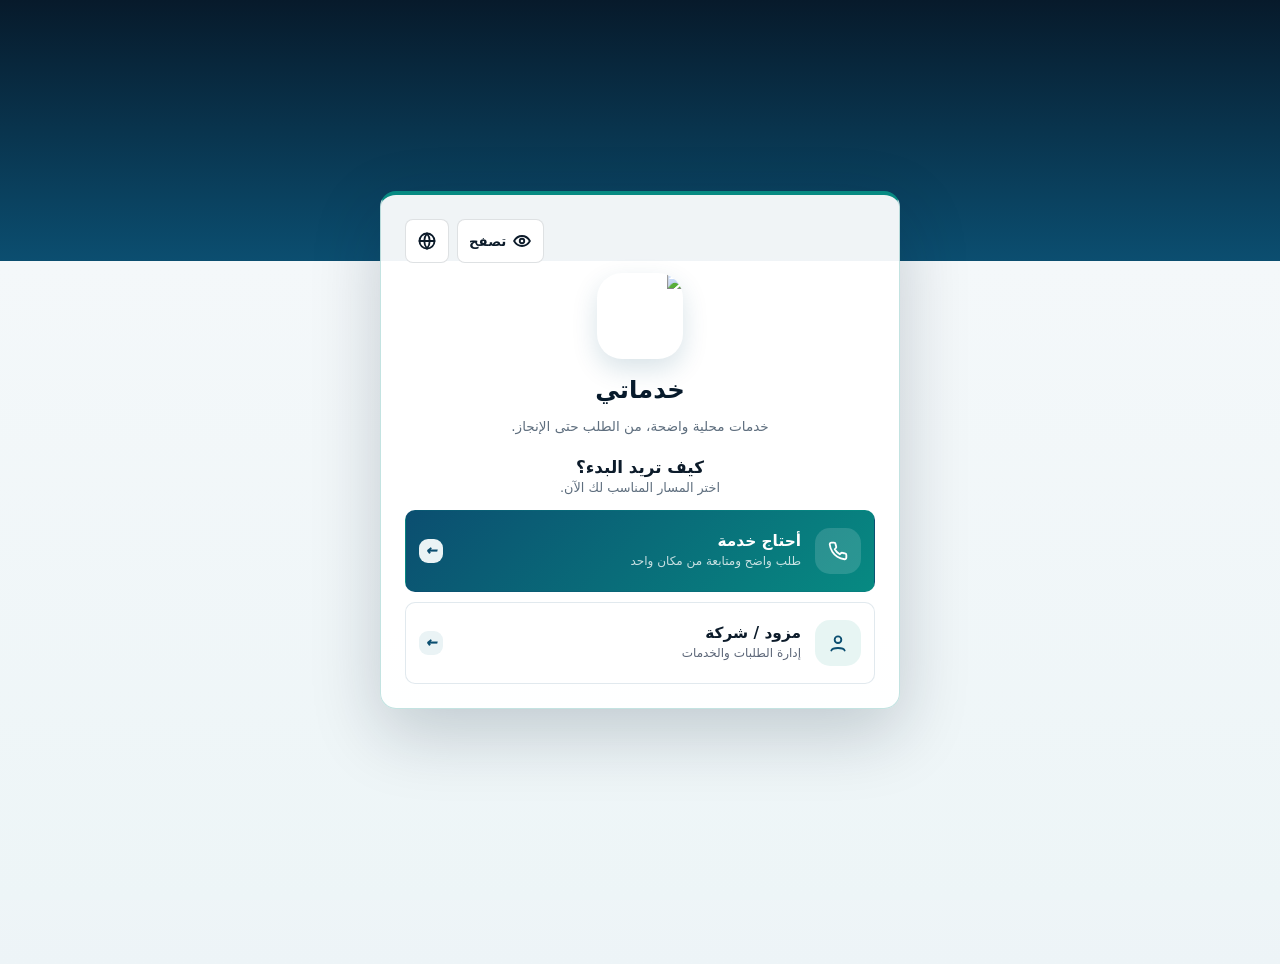
==== public/index.html @ 05b8c2bb "Refresh Omani onboarding and advertising artwork" ====
<!DOCTYPE html>
<html lang="ar" dir="rtl">
<head>
<meta charset="UTF-8" />
<meta name="viewport" content="width=device-width, initial-scale=1.0, viewport-fit=cover" />
<meta name="theme-color" content="#071a2b" />
<meta name="description" content="خدماتي منصة خدمات عمانية لطلب مزودين موثقين، مقارنة التقييمات، وإرسال الطلبات والتواصل عبر واتساب." />
<meta property="og:title" content="خدماتي - منصة الخدمات الذكية" />
<meta property="og:description" content="اطلب خدمة، قارن مزودين موثقين، وتواصل مباشرة من الهاتف." />
<meta property="og:image" content="app-icon-512.png" />
<meta property="og:type" content="website" />
<meta name="twitter:card" content="summary_large_image" />
<meta name="mobile-web-app-capable" content="yes" />
<meta name="apple-mobile-web-app-capable" content="yes" />
<meta name="apple-mobile-web-app-title" content="خدماتي" />
<link rel="manifest" href="manifest.webmanifest" />
<link rel="icon" href="app-icon-192.png" type="image/png" />
<link rel="apple-touch-icon" sizes="180x180" href="apple-touch-icon.png" />
<link rel="stylesheet" href="vendor/leaflet.css" />
<script src="vendor/leaflet.js"></script>
<title>خدماتي | Khadamati App</title>
<style>
:root{
  --bg:#f4f6fb;--panel:#ffffff;--panel2:#f8fafc;--ink:#172033;--muted:#657085;--soft:#e7ebf3;
  --brand:#102a43;--brand2:#1f5f8b;--accent:#15a085;--accent2:#d8b46a;--danger:#d84b4b;--warn:#e6a23c;--ok:#169b62;
  --shadow:0 22px 70px rgba(15,32,55,.12);--shadow2:0 12px 36px rgba(15,32,55,.08);--radius:28px;--radius2:20px;
  --glass:rgba(255,255,255,.78);--line:rgba(20,40,70,.10);--blur:blur(18px);--navH:76px;
}
[data-theme="dark"]{--bg:#0c1220;--panel:#111827;--panel2:#172033;--ink:#eef4ff;--muted:#9ca8bb;--soft:#273044;--brand:#d8e9ff;--brand2:#67b5ff;--accent:#20c997;--accent2:#e7c77b;--glass:rgba(17,24,39,.78);--line:rgba(255,255,255,.10);--shadow:0 24px 72px rgba(0,0,0,.35);--shadow2:0 14px 34px rgba(0,0,0,.25)}
*{box-sizing:border-box}html{scroll-behavior:smooth}body{margin:0;background:
 radial-gradient(circle at 18% -10%,rgba(21,160,133,.16),transparent 28%),
 radial-gradient(circle at 85% 4%,rgba(216,180,106,.15),transparent 26%),var(--bg);color:var(--ink);font-family:system-ui,-apple-system,"Segoe UI",Tahoma,Arial,sans-serif;min-height:100vh;overflow-x:hidden}
button,input,select,textarea{font-family:inherit;color:inherit}button{cursor:pointer}.hidden{display:none!important}.muted{color:var(--muted)}.nowrap{white-space:nowrap}.ltr{direction:ltr;text-align:left}.rtl{direction:rtl;text-align:right}
.app-shell{min-height:100vh;padding-bottom:calc(var(--navH) + env(safe-area-inset-bottom,0px));}.container{width:min(1180px,calc(100% - 28px));margin:0 auto}.topbar{position:sticky;top:0;z-index:80;backdrop-filter:var(--blur);background:linear-gradient(180deg,var(--glass),rgba(255,255,255,.56));border-bottom:1px solid var(--line)}[data-theme="dark"] .topbar{background:linear-gradient(180deg,var(--glass),rgba(17,24,39,.55))}.topbar-inner{height:76px;display:flex;align-items:center;justify-content:space-between;gap:12px}.brand{display:flex;align-items:center;gap:10px;font-weight:900;font-size:1.22rem;letter-spacing:-.5px}.brand-mark{width:42px;height:42px;border-radius:16px;background:linear-gradient(145deg,var(--brand),var(--accent));display:grid;place-items:center;color:white;box-shadow:0 12px 30px rgba(21,160,133,.24);font-weight:900}.top-actions{display:flex;align-items:center;gap:8px}.icon-btn,.pill-btn,.ghost-btn{border:1px solid var(--line);background:var(--panel);box-shadow:var(--shadow2);transition:.2s ease}.icon-btn{width:42px;height:42px;border-radius:15px;display:grid;place-items:center;font-weight:800}.admin-dot{width:31px;height:31px;border-radius:12px;opacity:.55;box-shadow:none;background:transparent}.admin-dot:hover{opacity:1;background:var(--panel);box-shadow:var(--shadow2)}.pill-btn{border-radius:999px;padding:11px 16px;font-weight:800}.ghost-btn{border-radius:999px;padding:10px 14px;background:transparent;box-shadow:none}.primary{background:linear-gradient(135deg,var(--brand),var(--brand2));color:#fff;border:0}.accent{background:linear-gradient(135deg,var(--accent),#0c8f76);color:#fff;border:0}.danger{background:var(--danger);color:#fff;border:0}.ok{background:var(--ok);color:#fff;border:0}.warn{background:var(--warn);color:#fff;border:0}.tiny{font-size:.78rem;padding:7px 10px}.hero{padding:28px 0 18px}.hero-card{position:relative;overflow:hidden;border:1px solid var(--line);background:linear-gradient(140deg,rgba(255,255,255,.90),rgba(255,255,255,.66));box-shadow:var(--shadow);border-radius:34px;padding:28px;min-height:245px;display:grid;grid-template-columns:1.15fr .85fr;gap:24px;align-items:center}.hero-card:before{content:"";position:absolute;inset:-80px auto auto -80px;width:240px;height:240px;border-radius:60px;background:linear-gradient(135deg,rgba(21,160,133,.22),rgba(216,180,106,.18));transform:rotate(18deg)}[dir="ltr"] .hero-card:before{left:auto;right:-80px}.hero-title{font-size:clamp(2rem,4.5vw,4.1rem);letter-spacing:-2px;line-height:1.05;margin:0 0 12px;font-weight:950}.hero-sub{font-size:1.06rem;color:var(--muted);max-width:600px;line-height:1.8;margin:0 0 20px}.search-panel{position:relative;z-index:1;display:flex;gap:10px;align-items:center;background:var(--panel);border:1px solid var(--line);border-radius:24px;padding:10px;box-shadow:var(--shadow2)}.search-panel input{flex:1;border:0;outline:0;background:transparent;font-size:1rem;padding:12px}.search-panel .pill-btn{box-shadow:none}.hero-visual{position:relative;height:220px}.orb{position:absolute;border-radius:32px;background:var(--panel);border:1px solid var(--line);box-shadow:var(--shadow);display:flex;align-items:center;gap:10px;padding:14px;font-weight:850;animation:float 6s ease-in-out infinite}.orb b{width:42px;height:42px;border-radius:16px;background:var(--panel2);display:grid;place-items:center;font-size:1.25rem}.orb.one{top:8px;right:20px}.orb.two{top:86px;left:16px;animation-delay:1.2s}.orb.three{bottom:10px;right:70px;animation-delay:2.2s}.phone-card{position:absolute;inset:30px 72px 20px 80px;border-radius:34px;background:linear-gradient(180deg,var(--panel),var(--panel2));border:1px solid var(--line);box-shadow:var(--shadow);transform:rotate(-4deg);padding:18px}.phone-row{height:12px;border-radius:99px;background:var(--soft);margin:11px 0}.phone-row.short{width:62%}@keyframes float{0%,100%{transform:translateY(0)}50%{transform:translateY(-10px)}}.section-head{display:flex;align-items:end;justify-content:space-between;gap:12px;margin:26px 0 12px}.section-head h2{margin:0;font-size:1.35rem;letter-spacing:-.6px}.section-head p{margin:4px 0 0;color:var(--muted)}.grid{display:grid;gap:14px}.quick-grid{grid-template-columns:repeat(6,1fr)}.category-grid{grid-template-columns:repeat(4,1fr)}.provider-grid{grid-template-columns:repeat(3,1fr)}.admin-grid{grid-template-columns:repeat(4,1fr)}.tile,.card,.provider-card,.panel{border:1px solid var(--line);background:var(--glass);backdrop-filter:var(--blur);box-shadow:var(--shadow2);border-radius:var(--radius2)}.tile{padding:16px;min-height:118px;display:flex;flex-direction:column;justify-content:space-between;transition:.2s ease;position:relative;overflow:hidden}.tile:hover,.provider-card:hover{transform:translateY(-3px);box-shadow:var(--shadow)}.tile-icon{width:46px;height:46px;border-radius:18px;background:linear-gradient(145deg,var(--panel),var(--panel2));border:1px solid var(--line);display:grid;place-items:center;font-size:1.45rem}.tile-title{font-weight:900;margin-top:12px}.tile small{color:var(--muted)}.card{padding:18px}.panel{padding:20px}.provider-card{position:relative;padding:14px;transition:.2s ease;display:grid;grid-template-columns:56px 1fr auto;gap:12px;align-items:center}.avatar{width:56px;height:56px;border-radius:21px;background:linear-gradient(145deg,var(--brand),var(--accent));display:grid;place-items:center;color:#fff;font-weight:950;font-size:1.05rem;overflow:hidden}.avatar img{width:100%;height:100%;object-fit:cover}.pc-name{font-weight:950;margin-bottom:2px}.pc-meta{display:flex;gap:8px;flex-wrap:wrap;color:var(--muted);font-size:.86rem}.badge{display:inline-flex;align-items:center;gap:5px;padding:6px 9px;border-radius:999px;background:var(--panel2);border:1px solid var(--line);font-size:.78rem;font-weight:800}.badge.ok{background:rgba(22,155,98,.12);color:var(--ok);border-color:rgba(22,155,98,.18)}.badge.warn{background:rgba(230,162,60,.12);color:var(--warn);border-color:rgba(230,162,60,.18)}.badge.off{background:rgba(216,75,75,.12);color:var(--danger);border-color:rgba(216,75,75,.18)}.heart{position:absolute;top:10px;inset-inline-start:10px;width:32px;height:32px;border:0;border-radius:13px;background:rgba(255,255,255,.82);box-shadow:var(--shadow2);display:grid;place-items:center}.heart.active{color:#e03156}.pc-actions{display:flex;gap:8px;align-items:center}.bottom-nav{position:fixed;left:0;right:0;bottom:0;z-index:75;padding:8px 14px calc(8px + env(safe-area-inset-bottom,0px));background:var(--glass);backdrop-filter:var(--blur);border-top:1px solid var(--line)}.bottom-inner{width:min(720px,100%);margin:0 auto;display:grid;grid-template-columns:repeat(5,1fr);gap:8px}.nav-item{border:0;background:transparent;border-radius:18px;padding:9px 4px;color:var(--muted);font-weight:850;font-size:.78rem}.nav-item span{display:block;font-size:1.22rem;line-height:1.2}.nav-item.active{background:var(--panel);color:var(--accent);box-shadow:var(--shadow2)}.view{animation:softIn .24s ease}@keyframes softIn{from{opacity:0;transform:translateY(8px)}to{opacity:1;transform:none}}.filters{display:grid;grid-template-columns:1.4fr repeat(4,1fr) auto;gap:10px;margin:14px 0}.input,.select,.textarea{width:100%;border:1px solid var(--line);background:var(--panel);border-radius:18px;padding:13px 14px;outline:0}.textarea{min-height:100px;resize:vertical}.field{display:flex;flex-direction:column;gap:7px}.field label{font-size:.86rem;font-weight:900;color:var(--muted)}.modal-backdrop{position:fixed;inset:0;background:rgba(7,14,25,.52);backdrop-filter:blur(7px);z-index:120;display:none;align-items:center;justify-content:center;padding:18px}.modal-backdrop.show{display:flex}.modal{width:min(760px,100%);max-height:90vh;overflow:auto;background:var(--panel);border:1px solid var(--line);border-radius:30px;box-shadow:0 28px 90px rgba(0,0,0,.28)}.modal-head{position:sticky;top:0;background:var(--panel);z-index:1;border-bottom:1px solid var(--line);padding:16px 18px;display:flex;align-items:center;justify-content:space-between}.modal-title{font-weight:950;font-size:1.12rem}.modal-body{padding:18px}.sheet{width:min(680px,100%);margin:auto auto 0;max-height:88vh;border-radius:32px 32px 0 0}.sheet .modal-head{border-radius:32px 32px 0 0}.close-btn{border:0;background:var(--panel2);width:38px;height:38px;border-radius:14px;font-size:1.1rem}.tabs{display:flex;gap:8px;flex-wrap:wrap;margin:12px 0}.tab{border:1px solid var(--line);background:var(--panel);border-radius:999px;padding:10px 14px;font-weight:900}.tab.active{background:var(--brand);color:#fff}.two-col{display:grid;grid-template-columns:1fr 1fr;gap:14px}.three-col{display:grid;grid-template-columns:repeat(3,1fr);gap:14px}.list{display:flex;flex-direction:column;gap:10px}.list-item{display:flex;align-items:center;justify-content:space-between;gap:12px;border:1px solid var(--line);background:var(--panel);border-radius:20px;padding:12px}.row-actions{display:flex;gap:7px;flex-wrap:wrap;align-items:center}.empty{padding:34px;text-align:center;border:1px dashed var(--line);border-radius:26px;background:rgba(255,255,255,.35)}.toast-wrap{position:fixed;z-index:200;bottom:90px;left:0;right:0;display:grid;place-items:center;pointer-events:none}.toast{background:rgba(18,24,38,.92);color:#fff;border-radius:999px;padding:12px 18px;box-shadow:var(--shadow);animation:toastIn .25s ease;font-weight:850}@keyframes toastIn{from{opacity:0;transform:translateY(10px)}to{opacity:1;transform:none}}.drawer{position:fixed;inset:0;z-index:110;display:none}.drawer.show{display:block}.drawer-mask{position:absolute;inset:0;background:rgba(7,14,25,.34)}.drawer-panel{position:absolute;top:0;bottom:0;inset-inline-end:0;width:min(380px,86%);background:var(--panel);box-shadow:var(--shadow);padding:18px;display:flex;flex-direction:column;gap:10px}.provider-shell,.admin-shell{padding:24px 0}.side-layout{display:grid;grid-template-columns:250px 1fr;gap:18px}.side-nav{position:sticky;top:96px;align-self:start;border:1px solid var(--line);background:var(--glass);backdrop-filter:var(--blur);border-radius:28px;padding:10px;box-shadow:var(--shadow2)}.side-nav button{width:100%;border:0;background:transparent;border-radius:18px;padding:12px;text-align:inherit;font-weight:900;color:var(--muted);display:flex;align-items:center;gap:9px}.side-nav button.active{background:var(--panel);color:var(--accent);box-shadow:var(--shadow2)}.mini-stat{display:grid;gap:6px}.mini-stat b{font-size:1.6rem}.progress{height:10px;background:var(--soft);border-radius:999px;overflow:hidden}.progress i{display:block;height:100%;background:linear-gradient(90deg,var(--accent),var(--brand2));border-radius:999px}.skeleton{background:linear-gradient(90deg,var(--soft),var(--panel2),var(--soft));background-size:180% 100%;animation:sk 1.2s infinite linear;border-radius:18px}@keyframes sk{to{background-position:-180% 0}}.desktop-only{display:initial}.mobile-only{display:none}
@media(max-width:940px){.hero-card{grid-template-columns:1fr}.hero-visual{display:none}.quick-grid{grid-template-columns:repeat(3,1fr)}.category-grid{grid-template-columns:repeat(2,1fr)}.provider-grid,.admin-grid,.three-col{grid-template-columns:1fr}.filters{grid-template-columns:1fr 1fr}.side-layout{grid-template-columns:1fr}.side-nav{position:static;display:flex;overflow:auto}.side-nav button{white-space:nowrap}.desktop-only{display:none!important}.mobile-only{display:initial}.topbar-inner{height:66px}.brand span{font-size:1rem}.hero-card{padding:22px;border-radius:28px}.provider-card{grid-template-columns:50px 1fr;}.pc-actions{grid-column:1/-1}.pc-actions .pill-btn{flex:1}.modal-backdrop{align-items:flex-end;padding:0}.modal{border-radius:28px 28px 0 0;max-height:92vh}.two-col{grid-template-columns:1fr}}
@media(max-width:560px){.container{width:min(100% - 22px,1180px)}.quick-grid{grid-template-columns:repeat(2,1fr)}.category-grid{grid-template-columns:repeat(2,1fr)}.filters{grid-template-columns:1fr}.section-head{align-items:start}.tile{min-height:108px}.admin-grid{grid-template-columns:1fr}.top-actions{gap:5px}.icon-btn{width:38px;height:38px}.pill-btn{padding:10px 12px}.hero-title{font-size:2.05rem}.search-panel{flex-wrap:wrap}.search-panel .pill-btn{width:100%}}
@media(min-width:941px){.bottom-nav{display:none}.app-shell{padding-bottom:0}.sheet{border-radius:30px}.sheet .modal-head{border-radius:30px 30px 0 0}}
.brand-mark{position:relative;isolation:isolate}.brand-mark .logo-f{font-size:1.18rem;line-height:1}.brand-mark i{position:absolute;inset-inline-end:-5px;bottom:-5px;width:19px;height:19px;border-radius:9px;background:var(--accent2);display:grid;place-items:center;font-size:.72rem;font-style:normal;color:#172033;box-shadow:0 7px 18px rgba(216,180,106,.35)}.tile-icon{box-shadow:inset 0 1px 0 rgba(255,255,255,.9),0 10px 22px rgba(16,42,67,.08)}.nav-item span{filter:drop-shadow(0 4px 10px rgba(16,42,67,.10))}.work-gallery{display:grid;grid-template-columns:repeat(5,1fr);gap:8px;margin:12px 0}.work-gallery img{width:100%;aspect-ratio:1.15/1;object-fit:cover;border-radius:16px;border:1px solid var(--line);box-shadow:var(--shadow2)}.upload-hint{font-size:.78rem;color:var(--muted);font-weight:800}.mobile-safe-actions{position:sticky;bottom:calc(var(--navH) + 10px);z-index:5;background:linear-gradient(180deg,rgba(255,255,255,.55),var(--panel));padding-top:10px}@media(max-width:560px){.work-gallery{grid-template-columns:repeat(2,1fr)}.modal-body{padding-bottom:calc(18px + env(safe-area-inset-bottom,0px))}.input,.select,.textarea{font-size:16px}.tile-icon{width:44px;height:44px}.brand-mark i{display:none}}
.leaflet-live-map{height:100%;min-height:150px;background:#dcebed;position:relative;z-index:1}.leaflet-map-fallback{position:absolute;inset:0;z-index:2}.leaflet-live-map .leaflet-control-attribution{font-size:9px}.leaflet-provider-popup{display:grid;gap:5px;min-width:130px}.leaflet-provider-popup button{border:0;border-radius:8px;background:#102a43;color:#fff;padding:7px;font-weight:800}.map-stage .map-fallback{position:absolute;inset:0;display:grid;place-items:center;background:var(--panel2);color:var(--muted);font-weight:800}
.score-ring{width:62px;height:62px;border-radius:22px;display:grid;place-items:center;background:conic-gradient(var(--accent) calc(var(--score,0)*1%),var(--soft) 0);font-weight:950;color:var(--text)}.score-ring span{width:48px;height:48px;border-radius:17px;background:var(--panel);display:grid;place-items:center}.provider-card{overflow:hidden}.provider-card:after{content:"";position:absolute;inset:auto 0 0 0;height:3px;background:linear-gradient(90deg,var(--accent),var(--brand2));opacity:.65}.quality-row{display:grid;grid-template-columns:72px 1fr;gap:12px;align-items:center}.review-list{display:grid;gap:10px;margin-top:12px}.review-item{border:1px solid var(--line);border-radius:18px;background:var(--panel2);padding:12px}.timeline{display:grid;gap:10px}.timeline .list-item{align-items:start}.icon-chip{display:inline-grid;place-items:center;width:34px;height:34px;border-radius:13px;background:var(--panel2);border:1px solid var(--line);font-size:1.05rem}.hero-card{background:linear-gradient(140deg,rgba(255,255,255,.92),rgba(236,251,247,.75)),radial-gradient(circle at 15% 20%,rgba(21,160,133,.18),transparent 28%),radial-gradient(circle at 85% 70%,rgba(216,180,106,.18),transparent 26%)}[data-theme="dark"] .hero-card{background:linear-gradient(140deg,rgba(17,24,39,.92),rgba(13,54,50,.62))}
.app-top{position:sticky;top:0;z-index:90;padding:10px 0 12px;background:linear-gradient(180deg,rgba(244,246,251,.96),rgba(244,246,251,.78));backdrop-filter:var(--blur);border-bottom:1px solid var(--line)}[data-theme="dark"] .app-top{background:linear-gradient(180deg,rgba(12,18,32,.97),rgba(12,18,32,.78))}.app-top-row{height:48px;display:flex;align-items:center;justify-content:space-between;gap:10px}.app-brand{display:flex;align-items:center;gap:10px;border:0;background:transparent;font-size:1.14rem;font-weight:950}.brand-word{display:grid;line-height:1}.brand-word small{font-size:.72rem;color:var(--muted);font-weight:850}.top-cluster{display:flex;align-items:center;gap:8px}.location-pill{display:inline-flex;align-items:center;gap:7px;border:1px solid var(--line);background:var(--panel);border-radius:999px;padding:9px 12px;box-shadow:var(--shadow2);font-weight:900}.round-action{width:42px;height:42px;border-radius:16px;border:1px solid var(--line);background:var(--panel);display:grid;place-items:center;box-shadow:var(--shadow2)}.global-search{margin-top:10px;display:grid;grid-template-columns:44px 1fr 44px;gap:8px;align-items:center;background:var(--panel);border:1px solid var(--line);border-radius:22px;padding:6px;box-shadow:var(--shadow2)}.global-search input{border:0;outline:0;background:transparent;font-size:1rem;padding:10px 6px}.global-search button{border:0;background:var(--panel2);border-radius:16px;height:40px;display:grid;place-items:center}.market-hero{padding:18px 0 8px}.hero-market-card{position:relative;overflow:hidden;border-radius:32px;min-height:238px;padding:24px;border:1px solid rgba(255,255,255,.42);background:linear-gradient(145deg,#123a63,#1f5f8b 55%,#15a085);color:#fff;box-shadow:0 28px 78px rgba(16,42,67,.22)}.hero-market-card:before{content:"";position:absolute;inset:-70px -60px auto auto;width:230px;height:230px;border-radius:60px;background:rgba(255,255,255,.12);transform:rotate(18deg)}.hero-market-card:after{content:"";position:absolute;left:-70px;bottom:-92px;width:250px;height:250px;border-radius:50%;background:rgba(216,180,106,.22)}.hero-market-card h1{position:relative;margin:8px 0 10px;font-size:clamp(2rem,4.4vw,3.7rem);line-height:1.05;font-weight:1000;letter-spacing:-1px}.hero-market-card p{position:relative;max-width:640px;margin:0;color:rgba(255,255,255,.84);line-height:1.75;font-weight:750}.hero-actions{position:relative;display:flex;gap:10px;flex-wrap:wrap;margin-top:18px}.hero-actions .pill-btn{background:#fff;color:#123a63}.hero-actions .accent{background:#f4bd37;color:#1d2a39}.story-rail{display:flex;gap:12px;overflow:auto;padding:8px 2px 14px;scroll-snap-type:x mandatory}.story-rail::-webkit-scrollbar{display:none}.story{min-width:82px;scroll-snap-align:start;border:0;background:transparent;display:grid;justify-items:center;gap:7px;color:var(--ink);font-weight:900}.story-face{width:68px;height:68px;border-radius:24px;padding:3px;background:linear-gradient(135deg,var(--accent),var(--brand2),var(--accent2));box-shadow:var(--shadow2)}.story-face span{width:100%;height:100%;border-radius:21px;background:var(--panel);display:grid;place-items:center;color:var(--brand2)}.story small{max-width:82px;white-space:nowrap;overflow:hidden;text-overflow:ellipsis}.ad-carousel{display:grid;grid-template-columns:1.4fr .9fr;gap:14px;margin:8px 0 18px}.ad-card{position:relative;overflow:hidden;min-height:150px;border-radius:28px;border:1px solid var(--line);padding:18px;background:linear-gradient(135deg,#fff8e7,#e8f7ff);box-shadow:var(--shadow2)}[data-theme="dark"] .ad-card{background:linear-gradient(135deg,#152033,#113c42)}.ad-card b{display:block;font-size:1.2rem;margin-bottom:6px}.ad-card p{margin:0;color:var(--muted);line-height:1.6}.ad-card .ad-art{position:absolute;inset:auto auto -26px -20px;width:128px;height:128px;border-radius:34px;background:rgba(31,95,139,.12);display:grid;place-items:center;color:var(--brand2);transform:rotate(-10deg)}.market-grid{display:grid;grid-template-columns:repeat(4,1fr);gap:12px}.market-tile{position:relative;min-height:152px;border:1px solid var(--line);background:linear-gradient(180deg,var(--panel),var(--panel2));border-radius:26px;padding:14px;box-shadow:var(--shadow2);overflow:hidden;display:grid;align-content:space-between;transition:.22s ease}.market-tile:hover{transform:translateY(-3px);box-shadow:var(--shadow)}.market-tile strong{font-size:1.02rem;line-height:1.35}.market-tile small{color:var(--muted);font-weight:800}.market-art{width:68px;height:68px;border-radius:24px;background:linear-gradient(135deg,rgba(31,95,139,.12),rgba(21,160,133,.14));display:grid;place-items:center;color:var(--brand2)}.market-tile.featured{background:#ffd52e;color:#172033}.market-tile.featured .market-art{background:rgba(255,255,255,.55);color:#172033}.section-tabs{display:flex;gap:9px;overflow:auto;padding:2px 0 10px}.section-tabs::-webkit-scrollbar{display:none}.chip-tab{border:1px solid var(--line);background:var(--panel);border-radius:999px;padding:10px 14px;font-weight:900;white-space:nowrap;display:inline-flex;align-items:center;gap:7px}.chip-tab.active{background:var(--brand2);color:#fff}.listing-feed{display:grid;gap:14px}.listing-card{position:relative;display:grid;grid-template-columns:154px 1fr;gap:14px;min-height:176px;border:1px solid var(--line);background:var(--panel);border-radius:28px;padding:12px;box-shadow:var(--shadow2);overflow:hidden}.listing-media{position:relative;border-radius:22px;overflow:hidden;background:linear-gradient(135deg,var(--soft),var(--panel2));display:grid;place-items:center;min-height:150px;color:var(--brand2)}.listing-media img{width:100%;height:100%;object-fit:cover}.listing-body{min-width:0;display:grid;align-content:space-between;gap:10px}.listing-title{font-size:1.08rem;font-weight:1000;margin:0;line-height:1.35}.listing-meta{display:flex;gap:7px;flex-wrap:wrap;color:var(--muted);font-size:.84rem}.listing-price{font-size:1.18rem;font-weight:1000;color:var(--brand2)}.trust-row{display:flex;gap:6px;flex-wrap:wrap}.floating-add{position:relative;margin-top:-28px;width:66px;height:66px;border-radius:50%;border:6px solid var(--bg);background:linear-gradient(135deg,#ffbd2f,#f59f00);color:#fff;box-shadow:0 18px 44px rgba(245,159,0,.33);display:grid;place-items:center}.bottom-inner{align-items:end}.nav-item svg,.round-action svg,.chip-tab svg,.market-art svg,.story-face svg{width:22px;height:22px;stroke:currentColor;stroke-width:2.2;fill:none;stroke-linecap:round;stroke-linejoin:round}.nav-item span{height:24px;display:grid;place-items:center}.nav-item.primary-nav{padding:0;color:#fff}.nav-item.primary-nav span{font-size:0}.account-menu{display:grid;gap:12px}.account-section{border:1px solid var(--line);background:var(--panel);border-radius:28px;padding:12px;box-shadow:var(--shadow2)}.account-section h3{margin:8px 10px 10px;color:var(--accent2);font-size:1rem}.menu-row{display:grid;grid-template-columns:36px 1fr auto;gap:10px;align-items:center;padding:13px 10px;border-radius:18px}.menu-row:hover{background:var(--panel2)}.menu-row.danger{color:var(--danger);background:transparent}.wizard-steps{display:grid;grid-template-columns:repeat(6,1fr);gap:6px;margin:0 0 18px}.wizard-dot{height:8px;border-radius:999px;background:var(--soft)}.wizard-dot.done{background:linear-gradient(90deg,var(--brand2),var(--accent))}.form-card{border:1px solid var(--line);background:var(--panel2);border-radius:24px;padding:14px;margin-top:12px}.fab-shadow{position:fixed;bottom:calc(var(--navH) + 10px);inset-inline-end:18px;z-index:70}.quick-fab{width:56px;height:56px;border-radius:22px;border:0;background:linear-gradient(135deg,var(--brand2),var(--accent));color:#fff;display:grid;place-items:center;box-shadow:var(--shadow)}
@media(max-width:940px){.app-top{padding-top:8px}.ad-carousel{grid-template-columns:1fr}.market-grid{grid-template-columns:repeat(3,1fr)}.listing-card{grid-template-columns:128px 1fr}.hero-market-card{min-height:214px}.top-cluster .location-pill{display:none}}
@media(max-width:560px){body{background:var(--bg)}.container{width:min(100% - 20px,1180px)}.market-hero{padding-top:10px}.hero-market-card{border-radius:0 0 32px 32px;margin:0 -10px;padding:22px 18px;min-height:232px}.hero-market-card h1{font-size:2rem}.story{min-width:74px}.story-face{width:62px;height:62px;border-radius:22px}.market-grid{grid-template-columns:repeat(2,1fr)}.market-tile{min-height:132px;border-radius:22px}.ad-card{min-height:128px}.listing-card{grid-template-columns:112px 1fr;border-radius:24px;padding:10px}.listing-media{min-height:128px;border-radius:19px}.listing-title{font-size:1rem}.listing-price{font-size:1.05rem}.bottom-nav{padding-inline:8px}.bottom-inner{gap:2px}.nav-item{font-size:.72rem}.floating-add{width:64px;height:64px}.wizard-steps{grid-template-columns:repeat(6,1fr)}}
.pill-btn svg,.ghost-btn svg,.badge svg{width:17px;height:17px;vertical-align:-3px;stroke:currentColor;stroke-width:2.2;fill:none;stroke-linecap:round;stroke-linejoin:round}.brand-mark i svg{width:12px;height:12px}.icon-chip svg{width:20px;height:20px;stroke:currentColor;stroke-width:2.2;fill:none;stroke-linecap:round;stroke-linejoin:round}
.side-nav button svg{width:19px;height:19px;stroke:currentColor;stroke-width:2.2;fill:none;stroke-linecap:round;stroke-linejoin:round;flex:0 0 auto}
/* Final product surface: calmer, clearer, and closer to a production mobile marketplace. */
.brand-mark.image-mark{width:44px;height:44px;border-radius:15px;background:transparent;box-shadow:0 10px 24px rgba(16,42,67,.12);overflow:hidden}
.brand-mark.image-mark img{width:100%;height:100%;display:block;object-fit:cover}
.app-top{padding:8px 0 10px;background:rgba(246,248,252,.96)}
[data-theme="dark"] .app-top{background:rgba(12,18,32,.96)}
.app-top-row{height:44px}.app-brand{gap:9px}.brand-word small{font-size:.68rem}
.round-action{width:39px;height:39px;border-radius:14px}.location-pill{padding:8px 11px}
.global-search{margin-top:8px;border-radius:18px;grid-template-columns:40px 1fr 40px;box-shadow:0 9px 22px rgba(16,42,67,.07)}
.global-search input{padding:9px 4px}.global-search button{height:36px;border-radius:13px}
.market-hero{padding:14px 0 8px}
.hero-market-card{min-height:auto;border-radius:26px;padding:18px;display:grid;grid-template-columns:minmax(0,1fr) 178px;align-items:center;gap:16px;background:linear-gradient(180deg,var(--panel),var(--panel2));color:var(--ink);border-color:var(--line);box-shadow:0 14px 34px rgba(16,42,67,.09)}.hero-market-card.no-visual{grid-template-columns:1fr}
.hero-market-card:before,.hero-market-card:after{display:none}.hero-market-card h1{margin:8px 0;font-size:clamp(1.55rem,3vw,2.65rem);letter-spacing:-.4px;line-height:1.18;color:var(--ink)}
.hero-market-card p{max-width:560px;color:var(--muted);font-size:.98rem;line-height:1.7}.hero-actions{margin-top:14px}.hero-actions .pill-btn{box-shadow:none}.hero-actions .accent{background:linear-gradient(135deg,var(--brand2),var(--accent));color:#fff}.hero-actions .pill-btn:not(.accent){background:var(--panel);color:var(--ink);border:1px solid var(--line)}
.hero-visual-img{width:100%;max-width:178px;justify-self:center;display:block}.ready-badge{display:inline-flex;align-items:center;gap:7px;padding:7px 10px;border-radius:999px;background:rgba(21,160,133,.1);color:var(--accent);font-weight:900;font-size:.82rem}
.home-action-grid{display:grid;grid-template-columns:repeat(3,1fr);gap:10px;margin:12px 0 8px}
.home-action{border:1px solid var(--line);background:var(--panel);border-radius:22px;padding:14px;min-height:94px;display:grid;align-content:center;gap:8px;text-align:inherit;box-shadow:0 10px 24px rgba(16,42,67,.06)}
.home-action span{width:42px;height:42px;border-radius:16px;background:var(--panel2);display:grid;place-items:center;color:var(--brand2)}
.home-action b{font-size:.98rem}.home-action small{color:var(--muted);font-weight:800;line-height:1.5}.home-action.primary-action{background:linear-gradient(135deg,var(--brand2),var(--accent));color:#fff}.home-action.primary-action small{color:rgba(255,255,255,.82)}.home-action.primary-action span{background:rgba(255,255,255,.16);color:#fff}
.clean-grid{grid-template-columns:repeat(6,1fr)}.clean-grid .market-tile{min-height:112px;border-radius:21px;padding:12px}.clean-grid .market-art{width:48px;height:48px;border-radius:17px}.clean-grid strong{font-size:.92rem}.clean-grid small{display:none}
.service-strip{display:grid;grid-template-columns:repeat(4,1fr);gap:10px}.service-strip .market-tile{min-height:102px}
.listing-feed.tight-feed{gap:10px}.listing-card{grid-template-columns:76px 1fr;min-height:116px;border-radius:22px;padding:10px;gap:11px;box-shadow:0 10px 26px rgba(16,42,67,.07)}
.listing-media{min-height:76px;border-radius:18px}.listing-media svg{width:34px;height:34px}.heart{top:8px;inset-inline-start:8px;width:29px;height:29px;border-radius:11px}.listing-title{font-size:1rem}.listing-meta{gap:5px;font-size:.8rem}.trust-row{gap:5px}.badge{padding:5px 7px;font-size:.72rem}.listing-price{font-size:1rem}.listing-actions{display:flex;gap:7px;flex-wrap:wrap;justify-content:flex-end}.listing-actions .ghost-btn,.listing-actions .pill-btn{padding:8px 10px}
.section-head{margin:20px 0 10px}.section-head h2{font-size:1.18rem}.section-head p{font-size:.9rem}.panel{border-radius:22px}.filters{grid-template-columns:1fr 1fr 1fr auto}.ad-carousel,.story-rail{display:none}
.search-compact{display:grid;grid-template-columns:1fr auto auto;gap:8px;align-items:center}.quiet-filters{margin-top:12px;padding-top:12px;border-top:1px solid var(--line)}.quiet-mode{display:inline-flex;align-items:center;gap:8px;border:1px solid var(--line);background:var(--panel);border-radius:999px;padding:8px 11px;font-weight:900;color:var(--muted)}.settings-group{border:1px solid var(--line);background:var(--panel2);border-radius:22px;padding:14px;margin-top:14px}.settings-group h3{margin:0 0 10px}.settings-grid{display:grid;grid-template-columns:repeat(2,1fr);gap:10px}.setting-row{display:grid;grid-template-columns:1fr auto;gap:10px;align-items:center;border:1px solid var(--line);background:var(--panel);border-radius:18px;padding:12px}.setting-row b{display:block}.setting-row small{display:block;color:var(--muted);font-weight:750;margin-top:3px}.setting-row input[type="checkbox"]{width:22px;height:22px}.admin-soft-link{opacity:.72}
.status-steps{display:grid;grid-template-columns:repeat(4,1fr);gap:7px;margin:12px 0}.status-step{height:8px;border-radius:99px;background:var(--soft)}.status-step.on{background:linear-gradient(90deg,var(--brand2),var(--accent))}.request-card{border:1px solid var(--line);background:var(--panel);border-radius:22px;padding:14px;display:grid;gap:10px;box-shadow:0 10px 24px rgba(16,42,67,.06)}.request-card h3{margin:0;font-size:1rem}.request-status{display:inline-flex;align-items:center;gap:6px;width:max-content;border-radius:999px;padding:6px 10px;background:rgba(31,95,139,.1);color:var(--brand2);font-weight:900;font-size:.78rem}.suggest-row{display:flex;gap:8px;overflow:auto;padding:2px 0 10px}.suggest-row::-webkit-scrollbar{display:none}.suggest-chip{border:1px solid var(--line);background:var(--panel);border-radius:999px;padding:8px 12px;font-weight:850;white-space:nowrap}.detail-tabs{display:flex;gap:8px;flex-wrap:wrap;margin:12px 0}.detail-tab{border:1px solid var(--line);background:var(--panel2);border-radius:999px;padding:8px 12px;font-weight:900}.detail-section{border:1px solid var(--line);background:var(--panel2);border-radius:20px;padding:14px;margin-top:10px}.share-row{display:flex;gap:8px;flex-wrap:wrap}.notice-box{border:1px solid rgba(21,160,133,.2);background:rgba(21,160,133,.08);color:var(--accent);border-radius:18px;padding:12px;font-weight:850}.danger-zone{border-color:rgba(216,75,75,.2);background:rgba(216,75,75,.06);color:var(--danger)}
@media(max-width:940px){.hero-market-card{grid-template-columns:1fr 132px}.clean-grid{grid-template-columns:repeat(3,1fr)}.service-strip{grid-template-columns:repeat(2,1fr)}.filters{grid-template-columns:1fr 1fr}.top-cluster .location-pill{display:none}}
@media(max-width:560px){.app-top{padding-top:6px}.brand-word small{display:none}.market-hero{padding-top:8px}.hero-market-card{margin:0;border-radius:24px;grid-template-columns:1fr 94px;padding:15px;gap:10px}.hero-market-card h1{font-size:1.42rem;line-height:1.24}.hero-market-card p{font-size:.88rem;line-height:1.55}.hero-actions{display:grid;grid-template-columns:1fr;gap:8px}.hero-visual-img{max-width:92px}.ready-badge{font-size:.74rem;padding:6px 8px}.home-action-grid{grid-template-columns:1fr;gap:8px}.home-action{min-height:74px;grid-template-columns:42px 1fr;align-items:center}.home-action small{display:none}.clean-grid{grid-template-columns:repeat(3,1fr);gap:8px}.clean-grid .market-tile{min-height:96px;border-radius:18px;padding:10px}.clean-grid .market-art{width:42px;height:42px}.clean-grid strong{font-size:.78rem}.listing-card{grid-template-columns:68px 1fr;border-radius:20px;padding:9px}.listing-media{min-height:68px;border-radius:16px}.listing-meta span:nth-child(2),.listing-meta span:nth-child(5){display:none}.trust-row .badge:not(.ok){display:none}.listing-actions{justify-content:stretch}.listing-actions .pill-btn,.listing-actions .ghost-btn{flex:1;text-align:center}.filters{grid-template-columns:1fr}.search-compact{grid-template-columns:1fr auto}.search-compact .ghost-btn{grid-column:1/-1}.settings-grid{grid-template-columns:1fr}.section-tabs{padding-bottom:8px}.bottom-nav{padding-top:7px}.nav-item{border-radius:15px}.floating-add{width:58px;height:58px;border-width:5px}}
.app-shell svg,.modal svg,.topbar svg{width:20px;height:20px;stroke:currentColor;stroke-width:2.2;fill:none;stroke-linecap:round;stroke-linejoin:round}
.app-top{padding:9px 0 11px}.app-top-row{height:44px}.brand-word small{display:none}.top-cluster{gap:7px}.quiet-mode{display:none!important}
.global-search{position:relative;grid-template-columns:40px minmax(0,1fr) auto;border-radius:20px;padding:7px}.global-search .search-leading{height:38px;border-radius:14px;display:grid;place-items:center;color:var(--brand2);background:rgba(21,160,133,.09)}.global-search .search-submit{width:auto;min-width:58px;padding:0 14px;border-radius:14px;background:var(--brand2);color:#fff;font-weight:950}.global-search input{min-width:0}
.search-dropdown{display:none;position:absolute;inset-inline:0;top:calc(100% + 8px);z-index:100;background:var(--panel);border:1px solid var(--line);border-radius:22px;padding:10px;box-shadow:var(--shadow)}.app-top:focus-within .search-dropdown{display:block}.search-suggestion-list{display:flex;gap:8px;overflow:auto}.search-suggestion-list::-webkit-scrollbar{display:none}
.hero-market-card{min-height:212px;border-radius:28px;background:linear-gradient(145deg,#123a63,#176a8d 58%,#15a085)}.hero-market-card h1{font-size:clamp(1.85rem,4vw,3.35rem);max-width:680px}.hero-market-card p{max-width:560px}.ready-badge{position:relative;display:inline-flex;align-items:center;gap:7px;border:1px solid rgba(255,255,255,.28);background:rgba(255,255,255,.12);border-radius:999px;padding:8px 12px;font-weight:900;color:#fff}
.market-tile.featured{background:linear-gradient(180deg,var(--panel),var(--panel2));color:var(--ink);border-color:rgba(21,160,133,.22)}.market-tile.featured .market-art{background:rgba(21,160,133,.10);color:var(--brand2)}.clean-grid .market-tile{min-height:136px}.market-art{color:var(--brand2)}
.menu-row{width:100%;border:0;background:transparent;text-align:inherit;color:inherit;cursor:pointer}.account-section{padding:10px}.account-section h3{color:var(--brand2)}.account-profile-card{display:flex;align-items:center;justify-content:space-between;gap:12px}.account-profile-main{display:flex;align-items:center;gap:12px;min-width:0}.account-profile-main h2{margin:0;font-size:1.18rem}.account-profile-main p{margin:4px 0 0}.account-menu{margin-top:14px}
.action-sheet-grid{display:grid;gap:10px}.sheet-action{width:100%;display:grid;grid-template-columns:42px 1fr auto;align-items:center;gap:12px;border:1px solid var(--line);background:var(--panel);border-radius:20px;padding:13px;text-align:inherit}.sheet-action span:first-child{width:42px;height:42px;border-radius:16px;background:rgba(21,160,133,.10);display:grid;place-items:center;color:var(--brand2)}.sheet-action b{display:block}.sheet-action small{display:block;color:var(--muted);margin-top:3px}
.primary-nav{color:var(--accent)!important}.floating-add{width:62px;height:62px}.service-detail-head{display:flex;align-items:center;gap:12px}.service-detail-head .market-art{flex:0 0 58px;width:58px;height:58px}.search-compact{display:grid;grid-template-columns:1fr auto auto;gap:8px;align-items:center}
.floating-add{margin:-22px auto 2px;border:0!important;border-radius:22px;width:58px!important;height:48px!important;background:linear-gradient(135deg,#ffbf2f,#f59f00);box-shadow:0 12px 28px rgba(245,159,0,.26),inset 0 1px 0 rgba(255,255,255,.42);outline:5px solid color-mix(in srgb,var(--panel) 88%,transparent);display:grid;place-items:center;color:#fff}.nav-item.primary-nav{display:grid;justify-items:center;gap:2px;color:#f59f00!important;font-weight:950}.nav-item.primary-nav span{font-size:0!important;height:auto!important;filter:none!important}.nav-item.primary-nav svg{width:25px;height:25px}.score-ring{color:var(--ink)}.muted{color:color-mix(in srgb,var(--ink) 62%,transparent)}[data-theme="dark"] .muted{color:#b9c5d6}.hero-market-card p,.section-head p,.home-action small,.market-tile small,.sheet-action small,.upload-hint{color:color-mix(in srgb,var(--ink) 66%,transparent)}[data-theme="dark"] .hero-market-card p,[data-theme="dark"] .section-head p,[data-theme="dark"] .home-action small,[data-theme="dark"] .market-tile small,[data-theme="dark"] .sheet-action small,[data-theme="dark"] .upload-hint{color:#bac6d8}.service-emoji{font-size:1.8rem;line-height:1}.policy-list{display:grid;gap:10px}.policy-list li{line-height:1.8}.availability-days{display:grid;grid-template-columns:repeat(4,1fr);gap:8px}.day-chip{border:1px solid var(--line);background:var(--panel);border-radius:16px;padding:10px;display:flex;gap:7px;align-items:center;font-weight:850}.request-card.pending-match{border-color:rgba(21,160,133,.32);background:linear-gradient(180deg,var(--panel),rgba(21,160,133,.055))}
.hero-market-card h1,.hero-market-card .ready-badge{color:#fff}.hero-market-card p{color:rgba(255,255,255,.9)!important}.muted{color:#5c6678}[data-theme="dark"] .muted{color:#b9c5d6}.section-head p,.home-action small,.market-tile small,.sheet-action small,.upload-hint{color:#5f6b7d}.input::placeholder,.textarea::placeholder{color:#8a93a3;opacity:1}[data-theme="dark"] .section-head p,[data-theme="dark"] .home-action small,[data-theme="dark"] .market-tile small,[data-theme="dark"] .sheet-action small,[data-theme="dark"] .upload-hint{color:#b9c5d6}.market-tile.featured strong,.market-tile.featured small{color:#172033}.request-status{background:rgba(31,95,139,.12);color:#174f7b}
@media(max-width:560px){.app-top .container{width:min(100% - 24px,1180px)}.location-pill span{max-width:86px;overflow:hidden;text-overflow:ellipsis;white-space:nowrap}.round-action,.location-pill{height:38px}.round-action{width:38px;border-radius:14px}.global-search{grid-template-columns:38px minmax(0,1fr) 54px}.hero-market-card{min-height:190px;padding:20px}.hero-market-card h1{font-size:1.85rem}.hero-market-card p{font-size:.94rem}.hero-actions .pill-btn{flex:1;text-align:center}.clean-grid{grid-template-columns:repeat(2,1fr)}.search-compact{grid-template-columns:1fr}.search-compact .pill-btn,.search-compact .ghost-btn{width:100%}.account-profile-card{align-items:flex-start}.sheet-action{grid-template-columns:40px 1fr auto}.modal.sheet{max-height:88vh}}
@media(max-width:430px){.bottom-nav{padding-inline:6px}.bottom-inner{gap:0}.nav-item{font-size:.68rem;padding-inline:2px}.floating-add{width:54px!important;height:46px!important;border-radius:20px}.hero-market-card{padding:16px}.market-tile{min-height:118px}.market-art{width:56px;height:56px;border-radius:20px}.availability-days{grid-template-columns:repeat(2,1fr)}}
.app-top{overflow:visible}.app-top .container{overflow:visible}.global-search{position:relative;overflow:visible}.search-dropdown{grid-column:1/-1;inset-inline:0!important;top:calc(100% + 9px)!important;width:100%;max-height:min(52vh,380px);overflow:auto}.search-suggestion-list{display:grid!important;grid-template-columns:repeat(auto-fit,minmax(135px,1fr));gap:8px;overflow:visible!important}.search-suggestion-list .suggest-chip{width:100%;justify-content:center;display:inline-flex;align-items:center;gap:6px}.quality-badge{font-size:.68rem!important;padding:4px 6px!important;gap:3px;opacity:.9}.quality-badge svg{width:13px!important;height:13px!important}.listing-card .trust-row{align-items:center}.listing-title,.market-tile strong,.home-action b,.sheet-action b{overflow-wrap:anywhere}.section-head h2{font-size:clamp(1.24rem,4.2vw,1.58rem);line-height:1.25}.market-tile strong,.home-action b{line-height:1.35}.floating-add{outline:0!important;border-radius:18px!important;width:62px!important;height:46px!important;box-shadow:0 10px 24px rgba(245,159,0,.25),inset 0 1px 0 rgba(255,255,255,.45)!important}.wizard-steps{direction:rtl}.wizard-steps .wizard-dot{min-width:0}.request-note summary{cursor:pointer;font-weight:900;color:var(--brand2)}.request-note p{margin:8px 0 0}.field-error{border-color:rgba(216,75,75,.75)!important;box-shadow:0 0 0 3px rgba(216,75,75,.12)}.upload-hint.official{color:#5b6575;line-height:1.6}.admin-provider-tools{display:flex;gap:6px;flex-wrap:wrap}.admin-provider-tools .ghost-btn{width:36px;height:34px;padding:0;display:grid;place-items:center}.admin-filter-row{display:grid;grid-template-columns:1.4fr 1fr 1fr auto;gap:8px;margin-bottom:12px}.topbar,.app-top,.side-nav{scroll-margin-top:0}
@media(max-width:560px){.search-dropdown{position:fixed!important;left:12px!important;right:12px!important;top:118px!important;width:auto;max-height:48vh}.search-suggestion-list{grid-template-columns:1fr 1fr}.admin-filter-row{grid-template-columns:1fr}.admin-provider-tools .ghost-btn{flex:1}.listing-card .trust-row .quality-badge{margin-inline-start:auto}}
.entry-shell{min-height:100vh;display:grid;place-items:center;padding:20px;background:radial-gradient(circle at 80% 10%,rgba(21,160,133,.16),transparent 26%),linear-gradient(180deg,var(--panel),var(--soft))}.entry-card{width:calc(100vw - 40px);max-width:340px;min-width:0;border:1px solid var(--line);background:var(--glass);backdrop-filter:var(--blur);border-radius:30px;box-shadow:var(--shadow);padding:20px}.entry-top{display:flex;align-items:center;justify-content:space-between;gap:12px}.entry-logo{display:flex;align-items:center;gap:10px;border:0;background:transparent;text-align:inherit;min-width:0}.entry-logo .image-mark{width:52px;height:52px;border-radius:18px;flex:0 0 52px}.entry-logo span{min-width:0}.entry-title{margin:18px 0 8px;font-size:1.5rem;line-height:1.18;font-weight:1000;overflow-wrap:anywhere}.entry-sub{color:var(--muted);line-height:1.75;margin:0 0 18px;overflow-wrap:anywhere}.entry-actions{display:grid;grid-template-columns:1fr;gap:12px}.entry-choice{border:1px solid var(--line);background:var(--panel);border-radius:22px;padding:16px;text-align:inherit;display:grid;gap:8px;box-shadow:var(--shadow2);min-width:0}.entry-choice span,.entry-choice .market-art{width:48px;height:48px;border-radius:17px}.entry-choice b{font-size:1rem}.splash-card{display:grid;justify-items:center;gap:14px;text-align:center;animation:softIn .35s ease}.splash-card .image-mark{width:88px;height:88px;border-radius:28px}.pin-pad{display:grid;grid-template-columns:repeat(3,1fr);gap:9px;margin-top:12px}.pin-key{border:1px solid var(--line);background:var(--panel2);border-radius:18px;padding:13px;font-size:1.08rem;font-weight:950}.sub-badge{display:inline-flex;align-items:center;gap:6px;border-radius:999px;padding:6px 9px;font-weight:900;font-size:.78rem}.sub-free{background:rgba(31,95,139,.12);color:#1f5f8b}.sub-active{background:rgba(22,155,98,.12);color:var(--ok)}.sub-ending{background:rgba(230,162,60,.13);color:var(--warn)}.sub-expired{background:rgba(216,75,75,.13);color:var(--danger)}.home-ad{display:grid;grid-template-columns:1fr 120px;gap:14px;align-items:center;border:1px solid rgba(21,160,133,.22);background:linear-gradient(135deg,rgba(21,160,133,.12),rgba(31,95,139,.08));border-radius:26px;padding:16px;box-shadow:var(--shadow2)}.home-ad h3{margin:0 0 5px;font-size:1.15rem}.home-ad p{margin:0;color:var(--muted);line-height:1.7}.home-ad img{width:100%;max-height:100px;object-fit:contain}.admin-filter-wide{display:grid;grid-template-columns:1.4fr repeat(4,1fr) auto;gap:8px;margin-bottom:12px}.company-pill{background:rgba(31,95,139,.12);color:#1f5f8b;border:1px solid rgba(31,95,139,.18)}
.app-top,.global-search{overflow:visible}.global-search .search-dropdown{grid-column:1/-1;left:0;right:0;inset-inline:0;max-height:min(52vh,360px);overflow:auto}.global-search .search-suggestion-list{flex-wrap:wrap}.entry-shell{direction:ltr}.entry-card{direction:rtl}[dir="ltr"] .entry-card{direction:ltr}
@media(max-width:560px){.entry-shell{justify-items:start;padding-inline:20px}.entry-card{width:calc(100vw - 64px)!important;padding:18px;border-radius:26px}.entry-actions{grid-template-columns:1fr}.entry-title{font-size:1.42rem}.hero-market-card{min-height:154px!important;padding:16px!important;border-radius:24px}.hero-market-card h1{font-size:1.45rem!important;letter-spacing:0}.hero-market-card p{font-size:.86rem!important;line-height:1.55}.ready-badge{padding:6px 9px;font-size:.76rem}.hero-actions{display:grid!important;grid-template-columns:1fr 1fr;gap:8px;margin-top:12px}.hero-actions .pill-btn{width:auto!important;padding:9px 8px;font-size:.78rem;white-space:nowrap}.hero-visual-img{display:none}.home-ad{grid-template-columns:1fr 72px;padding:13px}.home-ad h3{font-size:1rem}.home-ad p{font-size:.82rem;line-height:1.55}.admin-filter-wide{grid-template-columns:1fr}.pin-pad{gap:7px}.pin-key{padding:12px}}
.brand-stack{display:flex;align-items:center;gap:8px;min-width:0}.app-back{font-size:1.55rem;font-weight:1000;line-height:1;color:var(--brand2)}.provider-register-form{display:grid;gap:14px}.provider-register-form .company-only{display:none}.provider-register-form.provider-type-company .company-only{display:flex}.provider-register-form.provider-type-company .individual-only{display:none}.provider-register-form.provider-type-individual .individual-only{display:flex}.account-type-note{border:1px solid rgba(31,95,139,.14);background:rgba(31,95,139,.07);color:var(--brand2);border-radius:18px;padding:11px 12px;font-weight:850;line-height:1.65;margin-bottom:12px}.section-tabs,.suggest-row,.story-rail,.side-nav{scrollbar-width:none;-webkit-overflow-scrolling:touch}.section-tabs,.suggest-row,.story-rail{mask-image:linear-gradient(90deg,transparent 0,#000 18px,#000 calc(100% - 18px),transparent 100%)}.side-nav::-webkit-scrollbar,.section-tabs::-webkit-scrollbar,.suggest-row::-webkit-scrollbar,.story-rail::-webkit-scrollbar{display:none}.market-tile,.listing-card,.home-action,.sheet-action,.entry-choice{transition:transform .18s ease,box-shadow .18s ease,border-color .18s ease}.market-tile:active,.listing-card:active,.home-action:active,.sheet-action:active,.entry-choice:active{transform:scale(.985)}@media(prefers-reduced-motion:reduce){html{scroll-behavior:auto}.view,.splash-card,.orb{animation:none!important}.market-tile,.listing-card,.home-action,.sheet-action,.entry-choice{transition:none!important}}@media(max-width:560px){.brand-stack{gap:6px}.app-back{width:36px;height:36px;border-radius:13px}.app-brand{gap:7px}.brand-word span{max-width:84px;overflow:hidden;text-overflow:ellipsis;white-space:nowrap}.top-cluster{gap:5px}}
.service-picker{display:grid;gap:8px}.service-picker-search{position:relative}.service-picker-search svg{position:absolute;inset-inline-start:13px;top:50%;transform:translateY(-50%);width:18px;height:18px;color:var(--brand2);pointer-events:none}.service-picker-search .input{padding-inline-start:42px}.service-picker-count{font-size:.76rem;color:var(--muted);font-weight:800}.multi-service-register{display:grid;grid-template-columns:repeat(2,minmax(0,1fr));gap:10px}.provider-service-chips{display:flex;gap:6px;flex-wrap:wrap;margin-top:7px}.provider-service-chips .badge{font-size:.68rem}.assistant-launch{display:inline-flex;align-items:center;gap:8px;border:1px solid rgba(31,95,139,.18);background:rgba(31,95,139,.08);color:var(--brand2);border-radius:999px;padding:9px 12px;font-weight:900}.assistant-launch svg{width:19px;height:19px}.assistant-result{border:1px solid var(--line);background:var(--panel2);border-radius:22px;padding:14px;display:grid;gap:10px}.assistant-result h3,.assistant-result p{margin:0}.assistant-result p{line-height:1.7}.assistant-examples{display:flex;gap:7px;overflow:auto;padding-bottom:3px}.assistant-examples button{white-space:nowrap}.session-badge{display:inline-flex;align-items:center;gap:6px;border-radius:999px;padding:6px 10px;background:var(--panel2);border:1px solid var(--line);font-size:.78rem;font-weight:900}.guest-note{border:1px solid rgba(230,162,60,.25);background:rgba(230,162,60,.09);border-radius:18px;padding:11px 12px;color:var(--ink);line-height:1.65}.notification-badge{position:absolute;top:-4px;inset-inline-start:-4px;min-width:19px;height:19px;padding:0 5px;border-radius:999px;display:grid;place-items:center;background:var(--danger);color:#fff;font-size:.67rem;font-weight:950;border:2px solid var(--panel)}.round-action{position:relative}.notification-item{display:grid;grid-template-columns:38px 1fr auto;gap:10px;align-items:start;border:1px solid var(--line);background:var(--panel);border-radius:18px;padding:12px}.notification-item.unread{border-color:rgba(31,95,139,.28);background:rgba(31,95,139,.055)}.notification-item.high,.notification-item.urgent{border-inline-start:4px solid var(--danger)}.notification-icon{width:38px;height:38px;border-radius:14px;background:var(--panel2);display:grid;place-items:center;color:var(--brand2)}.notification-icon svg{width:19px;height:19px}.notification-copy b{display:block;margin-bottom:3px}.notification-copy p{margin:0;color:var(--muted);line-height:1.55}.notification-copy small{display:block;color:var(--muted);margin-top:5px}.expiry-grid{display:grid;gap:8px}.expiry-row{display:grid;grid-template-columns:1.3fr 1fr 1fr auto;gap:10px;align-items:center;border:1px solid var(--line);background:var(--panel);border-radius:17px;padding:11px}.ad-slider{position:relative;overflow:hidden;min-height:126px}.ad-slider .ad-slide-image{width:100%;height:126px;object-fit:cover;border-radius:20px}.ad-slider-copy{position:absolute;inset-inline:18px;bottom:14px;color:#fff;text-shadow:0 2px 10px rgba(0,0,0,.6);z-index:2}.ad-slider:after{content:"";position:absolute;inset:0;background:linear-gradient(180deg,transparent 35%,rgba(6,15,25,.68));pointer-events:none}.ad-dots{position:absolute;top:10px;inset-inline-start:12px;z-index:3;display:flex;gap:5px}.ad-dot{width:7px;height:7px;border-radius:999px;background:rgba(255,255,255,.55)}.ad-dot.active{width:18px;background:#fff}.ad-admin-thumb{width:88px;height:54px;object-fit:cover;border-radius:12px}.all-days-btn{margin-top:9px}.time-selects{display:grid;grid-template-columns:1fr 1fr;gap:10px}.provider-contact-locked{color:var(--muted);font-size:.8rem}.admin-recommendation{border-inline-start:4px solid var(--accent)}.mobile-card-table{display:grid;gap:10px}
.admin-filter-wide{grid-template-columns:repeat(auto-fit,minmax(150px,1fr))}
.app-top:focus-within .search-dropdown{display:none}.global-search:focus-within .search-dropdown{display:block}
@media(max-width:560px){.entry-card{max-width:390px}.entry-actions{gap:9px}.entry-choice{padding:13px;border-radius:19px}.entry-choice span,.entry-choice .market-art{width:42px;height:42px}.modal-body{padding:15px}.form-card{padding:14px}.availability-days{grid-template-columns:repeat(2,1fr)}.notification-item{grid-template-columns:34px 1fr}.notification-item>.row-actions{grid-column:1/-1}.expiry-row{grid-template-columns:1fr 1fr}.expiry-row>:last-child{grid-column:1/-1}.ad-slider,.ad-slider .ad-slide-image{height:112px;min-height:112px}.admin-grid.grid{grid-template-columns:repeat(2,minmax(0,1fr))}.admin-grid .mini-stat{min-width:0;padding:13px}.admin-grid .mini-stat b{font-size:1.28rem}.list-item{align-items:flex-start;flex-wrap:wrap}.list-item>.row-actions,.list-item>.admin-provider-tools{width:100%}.side-nav{overscroll-behavior-inline:contain}.input,.select,.textarea{font-size:16px}.modal{padding-bottom:env(safe-area-inset-bottom,0px)}}
@media(max-width:560px){.entry-shell{padding-inline:16px}.entry-card{width:calc(100vw - 32px)!important}.global-search .search-dropdown{position:absolute!important;left:0!important;right:0!important;top:calc(100% + 8px)!important;width:100%!important;max-height:50vh}.assistant-launch{margin-top:8px;padding:8px 11px}.app-top-row{min-width:0}.top-cluster{flex-shrink:0}.home-action-grid{grid-template-columns:repeat(2,minmax(0,1fr))}.home-action{min-width:0}.side-layout>section{min-width:0}.provider-shell,.admin-shell{padding-top:14px}.topbar-inner{min-width:0}.top-actions{overflow:auto;scrollbar-width:none}.top-actions .pill-btn{white-space:nowrap}}
body[data-scale="small"]{font-size:14px}body[data-scale="normal"]{font-size:16px}body[data-scale="large"]{font-size:18px}
.global-search .search-dropdown{display:none;position:static!important;inset:auto!important;width:auto!important;max-height:240px!important;overflow:auto;box-shadow:none}.global-search.has-query .search-dropdown{display:block}.search-dropdown{z-index:120}
.requests-disclosure{padding:0;overflow:hidden}.requests-disclosure>summary{list-style:none;display:grid;grid-template-columns:36px 1fr auto;gap:10px;align-items:center;padding:15px 14px;cursor:pointer;font-weight:950}.requests-disclosure>summary::-webkit-details-marker{display:none}.requests-disclosure>summary .disclosure-arrow{transition:transform .18s ease}.requests-disclosure[open]>summary .disclosure-arrow{transform:rotate(90deg)}.requests-disclosure-body{padding:0 12px 12px}.profile-photo-picker{display:grid;grid-template-columns:72px 1fr;gap:12px;align-items:center;border:1px solid var(--line);background:var(--panel2);border-radius:20px;padding:12px}.profile-photo-picker .avatar{width:72px;height:72px}.appearance-options{display:grid;grid-template-columns:repeat(3,1fr);gap:8px}.appearance-option{border:1px solid var(--line);background:var(--panel2);border-radius:18px;padding:14px 8px;font-weight:900}.appearance-option.active{background:var(--brand2);color:#fff;border-color:transparent}.assistant-guidance{border-inline-start:4px solid var(--accent);background:rgba(21,160,133,.08);border-radius:16px;padding:10px 12px;line-height:1.65}.assistant-match-grid{display:grid;grid-template-columns:repeat(2,minmax(0,1fr));gap:8px}.assistant-match{border:1px solid var(--line);background:var(--panel);border-radius:16px;padding:10px;text-align:inherit;display:grid;gap:3px}.assistant-match small{color:var(--muted)}
@media(max-width:560px){
 body[data-scale="small"]{font-size:13px}body[data-scale="normal"]{font-size:15px}body[data-scale="large"]{font-size:17px}
 .market-hero{padding:8px 0 5px}.hero-market-card.compact-hero{display:block!important;min-height:0!important;padding:13px 15px!important;border-radius:20px!important}.compact-hero h1{font-size:1.22rem!important;margin:6px 0!important}.compact-hero p{font-size:.78rem!important;line-height:1.45!important;margin:0!important}.compact-hero .ready-badge{font-size:.68rem;padding:5px 7px}
 .clean-grid,.service-strip{grid-template-columns:repeat(3,minmax(0,1fr))!important;gap:7px!important}.clean-grid .market-tile,.service-strip .market-tile{min-height:94px!important;border-radius:17px!important;padding:9px!important;gap:6px}.clean-grid .market-art,.service-strip .market-art{width:40px!important;height:40px!important;border-radius:14px!important}.clean-grid .service-emoji,.service-strip .service-emoji{font-size:1.4rem}.clean-grid .market-tile strong,.service-strip .market-tile strong{font-size:.74rem!important;line-height:1.28}.clean-grid .market-tile small,.service-strip .market-tile small{display:none}
 .section-head{margin:20px 0 10px}.section-head h2{font-size:1.18rem}.section-head p{font-size:.78rem}.global-search .search-dropdown{position:static!important;inset:auto!important;width:auto!important;max-height:220px!important}.search-suggestion-list{grid-template-columns:1fr!important}.assistant-match-grid{grid-template-columns:1fr}.appearance-options{gap:6px}.appearance-option{padding:12px 5px}
}
@media(max-width:340px){.clean-grid,.service-strip{gap:5px!important}.clean-grid .market-tile,.service-strip .market-tile{padding:7px!important}.clean-grid .market-tile strong,.service-strip .market-tile strong{font-size:.68rem!important}}
.hero-title,.hero-market-card h1,.section-head h2,.entry-title,.listing-title{letter-spacing:0!important}.pill-btn,.ghost-btn,.icon-btn,.round-action,.nav-item,.suggest-chip,.chip-tab,.menu-row{min-height:44px}.icon-btn,.round-action{min-width:44px}.input,.select,.textarea{min-height:46px}.textarea{line-height:1.65}:focus-visible{outline:3px solid color-mix(in srgb,var(--accent) 38%,transparent);outline-offset:2px}.pill-btn:disabled,.ghost-btn:disabled{opacity:.48;cursor:not-allowed}
.request-wizard-head{display:grid;grid-template-columns:repeat(3,1fr);gap:8px;margin-bottom:18px}.request-wizard-dot{display:grid;justify-items:center;gap:6px;color:var(--muted);font-size:.76rem;text-align:center}.request-wizard-dot i{width:30px;height:30px;border-radius:12px;background:var(--soft);display:grid;place-items:center;font-style:normal;font-weight:950}.request-wizard-dot.done{color:var(--accent)}.request-wizard-dot.done i{background:var(--accent);color:#fff}.request-wizard-step{display:none}.request-wizard-step.active{display:block;animation:softIn .2s ease}.wizard-next{width:100%;margin-top:16px}.wizard-actions{display:flex;gap:8px;justify-content:flex-end;flex-wrap:wrap;margin-top:16px}.request-preview{display:grid;gap:14px}.preview-service{display:flex;gap:12px;align-items:center;border:1px solid rgba(21,160,133,.2);background:rgba(21,160,133,.07);border-radius:20px;padding:14px}.preview-service svg{width:28px;height:28px;color:var(--accent)}.preview-service h2{margin:3px 0 0}.preview-grid{display:grid;grid-template-columns:repeat(2,minmax(0,1fr));gap:9px}.preview-grid>div{border:1px solid var(--line);background:var(--panel2);border-radius:17px;padding:11px;display:grid;gap:4px}.preview-grid small{color:var(--muted)}.status-timeline{display:grid;grid-template-columns:repeat(6,1fr);gap:4px;margin:13px 0}.status-timeline span{display:grid;justify-items:center;gap:5px;position:relative;color:var(--muted);font-size:.68rem;text-align:center}.status-timeline span:before{content:"";position:absolute;top:12px;inset-inline-start:-50%;width:100%;height:3px;background:var(--soft);z-index:0}.status-timeline span:first-child:before{display:none}.status-timeline i{position:relative;z-index:1;width:25px;height:25px;border-radius:10px;background:var(--soft);display:grid;place-items:center;font-style:normal;font-weight:950}.status-timeline span.on{color:var(--accent)}.status-timeline span.on:before,.status-timeline span.on i{background:var(--accent);color:#fff}.request-match-stats,.provider-micro-stats{display:flex;gap:8px;flex-wrap:wrap;color:var(--muted);font-size:.78rem;font-weight:850}.request-match-stats span,.provider-micro-stats span{display:inline-flex;align-items:center;gap:5px}.request-match-stats svg,.provider-micro-stats svg{width:15px;height:15px}.request-images{display:grid;grid-template-columns:repeat(3,1fr);gap:7px}.request-images img{width:100%;aspect-ratio:1.25/1;object-fit:cover;border-radius:14px;border:1px solid var(--line)}.accepted-provider{width:100%;border:1px solid rgba(21,160,133,.22);background:rgba(21,160,133,.07);border-radius:18px;padding:10px;display:grid;grid-template-columns:48px 1fr auto;gap:10px;align-items:center;text-align:inherit}.accepted-provider .avatar{width:48px;height:48px;border-radius:16px}.accepted-provider span{display:grid;gap:3px}.accepted-provider small{color:var(--muted)}
.smart-filter-row{display:flex;gap:7px;overflow:auto;padding:10px 0 2px;scrollbar-width:none}.smart-filter-row .suggest-chip.active{background:var(--brand2);color:#fff;border-color:transparent}.advanced-filters{grid-template-columns:repeat(auto-fit,minmax(145px,1fr))}.provider-preview-card{border:1px solid var(--line);background:linear-gradient(180deg,var(--panel),var(--panel2));border-radius:22px;padding:14px;margin-top:14px;box-shadow:var(--shadow2)}.provider-preview-card h3,.provider-preview-card p{margin:0}.provider-completion{display:flex;align-items:center;justify-content:space-between;gap:14px;border:1px solid rgba(21,160,133,.2);background:rgba(21,160,133,.07);border-radius:22px;padding:15px;margin-bottom:14px}.provider-completion p{margin:5px 0 0;color:var(--muted)}.issue-chips{display:flex;gap:7px;overflow:auto;margin:-4px 0 14px}.availability-status-grid{display:grid;grid-template-columns:repeat(3,1fr);gap:8px;margin-bottom:14px}.provider-request-item{border:1px solid var(--line);background:var(--panel);border-radius:20px;padding:13px}.provider-request-item.accepted{border-color:rgba(21,160,133,.3);background:rgba(21,160,133,.05)}.provider-request-item p{line-height:1.6}.review-dimensions{display:grid;grid-template-columns:repeat(4,1fr);gap:5px;margin-top:8px}.review-dimensions span{background:var(--panel);border:1px solid var(--line);border-radius:10px;padding:6px;font-size:.7rem;text-align:center}.provider-reply{border-inline-start:3px solid var(--brand2);background:rgba(31,95,139,.07);border-radius:12px;padding:9px;margin-top:8px}.provider-reply p{margin:4px 0 0}.assistant-follow-up{border:1px solid var(--line);background:var(--panel);border-radius:17px;padding:11px;display:grid;gap:8px}
.funnel-grid{display:grid;grid-template-columns:repeat(5,1fr);gap:8px}.funnel-step{position:relative;border:1px solid var(--line);background:var(--panel);border-radius:18px;padding:13px;display:grid;gap:3px}.funnel-step small{width:24px;height:24px;border-radius:9px;background:var(--brand2);color:#fff;display:grid;place-items:center}.funnel-step b{font-size:1.4rem}.funnel-step span{color:var(--muted);font-size:.78rem}.demand-bars{display:grid;gap:10px}.demand-bars>div{display:grid;grid-template-columns:90px 1fr 28px;gap:8px;align-items:center}.demand-bars i{height:9px;border-radius:99px;background:linear-gradient(90deg,var(--accent),var(--brand2));width:var(--value);min-width:5px}.demand-bars span{font-size:.8rem;white-space:nowrap;overflow:hidden;text-overflow:ellipsis}
@media(max-width:560px){.pill-btn,.ghost-btn,.menu-row,.suggest-chip{min-height:44px}.request-wizard-head{position:sticky;top:-15px;z-index:2;background:var(--panel);padding:10px 0}.request-wizard-dot b{font-size:.67rem}.preview-grid{grid-template-columns:1fr 1fr}.status-timeline small{display:none}.status-timeline span:before{top:12px}.request-card{padding:12px}.request-match-stats{justify-content:space-between}.availability-status-grid{grid-template-columns:1fr}.review-dimensions{grid-template-columns:1fr 1fr}.funnel-grid{grid-template-columns:repeat(2,1fr)}.funnel-step:last-child{grid-column:1/-1}.wizard-actions>*{flex:1}.provider-preview-card{border-radius:18px}.bottom-nav{padding-bottom:calc(8px + env(safe-area-inset-bottom,0px));box-shadow:0 -10px 30px rgba(16,42,67,.08)}}
.global-search{grid-template-columns:minmax(0,1fr) 44px!important}.global-search .search-leading{display:none}.global-search .search-submit{width:44px!important;min-width:44px!important;padding:0!important}.global-search .search-submit svg{width:21px;height:21px}
.home-ad.ad-slider{display:block!important;padding:0!important;min-height:clamp(142px,24vw,210px);aspect-ratio:16/6;border-radius:22px;background:#102a43}.ad-slider .ad-slide-image{position:absolute;inset:0;width:100%;height:100%;max-height:none!important;object-fit:cover;border-radius:0}.ad-slider-copy{inset-inline:16px;bottom:14px;max-width:min(72%,620px)}.ad-slider-copy h3{font-size:1.05rem;margin:0 0 3px}.ad-slider-copy p{font-size:.82rem;color:rgba(255,255,255,.9);line-height:1.45}.ad-slider:after{background:linear-gradient(180deg,rgba(6,15,25,.02) 25%,rgba(6,15,25,.78))}
.entry-card{max-width:420px}.entry-kicker{display:inline-flex;align-items:center;gap:6px;padding:6px 9px;border-radius:999px;background:rgba(21,160,133,.09);color:var(--accent);font-size:.76rem;font-weight:900;margin-top:16px}.entry-actions{gap:9px}.entry-choice{grid-template-columns:48px minmax(0,1fr) 24px;align-items:center;gap:12px;padding:13px;border-radius:18px}.entry-choice .entry-choice-copy{display:grid;gap:3px;min-width:0}.entry-choice .entry-choice-copy small{line-height:1.45}.entry-choice .choice-arrow{width:24px;height:24px;border-radius:9px;background:var(--panel2);display:grid;place-items:center;color:var(--brand2);font-weight:950}.entry-choice.primary-entry{border-color:rgba(21,160,133,.28);background:linear-gradient(135deg,rgba(21,160,133,.11),var(--panel))}
.image-input-previews{display:grid;grid-template-columns:repeat(auto-fill,minmax(78px,1fr));gap:8px;margin-top:8px}.image-input-preview{position:relative;border:1px solid var(--line);background:var(--panel2);border-radius:14px;padding:5px;overflow:hidden}.image-input-preview img{width:100%;aspect-ratio:1/1;object-fit:cover;border-radius:10px;display:block}.image-input-preview button{position:absolute;inset-inline-end:8px;bottom:8px;border:0;border-radius:10px;background:rgba(11,42,58,.88);color:#fff;padding:6px 8px;font-size:.7rem;font-weight:900}
.image-editor-backdrop{position:fixed;inset:0;z-index:180;background:rgba(4,12,22,.76);backdrop-filter:blur(8px);display:grid;place-items:center;padding:16px}.image-editor{width:min(720px,100%);max-height:94vh;overflow:auto;background:var(--panel);border-radius:24px;border:1px solid var(--line);box-shadow:0 30px 90px rgba(0,0,0,.35)}.image-editor-head{display:flex;align-items:center;justify-content:space-between;padding:14px 16px;border-bottom:1px solid var(--line)}.image-editor-body{padding:14px}.image-crop-stage{background:#07131f;border-radius:18px;overflow:hidden;display:grid;place-items:center}.image-crop-stage canvas{display:block;width:100%;height:auto;max-height:52vh}.crop-controls{display:grid;grid-template-columns:repeat(3,1fr);gap:10px;margin-top:12px}.crop-controls label{display:grid;gap:5px;font-size:.76rem;font-weight:900;color:var(--muted)}.crop-controls input{width:100%}.crop-toolbar{display:flex;gap:8px;justify-content:space-between;flex-wrap:wrap;margin-top:14px}.crop-toolbar .row-actions{margin:0}
.location-editor{border:1px solid rgba(21,160,133,.2);background:rgba(21,160,133,.06);border-radius:16px;padding:11px;margin-top:12px}.location-status{display:flex;align-items:center;gap:7px;color:var(--muted);font-size:.8rem;margin-top:7px}.distance-badge{background:rgba(31,95,139,.09);color:var(--brand2)}.notification-item[data-action="notificationAction"]{cursor:pointer}.notification-item[data-action="notificationAction"]:active{transform:scale(.992)}
@media(max-width:560px){
 .top-cluster .location-pill{display:grid!important;place-items:center;width:38px;min-width:38px;height:38px;padding:0;border-radius:14px}.top-cluster .location-pill span{display:none}.market-hero{padding-top:5px}.clean-grid .market-tile,.service-strip .market-tile{min-height:82px!important;padding:7px!important;border-radius:14px!important}.clean-grid .market-art,.service-strip .market-art{width:34px!important;height:34px!important;border-radius:11px!important}.clean-grid .service-emoji,.service-strip .service-emoji{font-size:1.18rem}.clean-grid .market-tile strong,.service-strip .market-tile strong{font-size:.69rem!important}.section-head{margin:16px 0 8px}.listing-feed{gap:9px}.listing-card{grid-template-columns:58px 1fr!important;min-height:0!important;gap:9px!important;padding:8px!important;border-radius:16px!important}.listing-media{min-height:58px!important;aspect-ratio:1/1;border-radius:12px!important;align-self:start}.listing-body{gap:7px}.listing-title{font-size:.94rem}.listing-price{font-size:.95rem}.listing-actions .ghost-btn{display:none}.provider-micro-stats{font-size:.7rem}.home-ad.ad-slider{height:auto!important;min-height:132px!important;aspect-ratio:16/6}.ad-slider-copy{inset-inline:12px;bottom:10px}.ad-slider-copy p{display:none}.entry-shell{place-items:center;padding:14px}.entry-card{width:calc(100vw - 28px)!important;padding:16px!important;border-radius:22px}.entry-title{margin-top:14px;font-size:1.3rem}.entry-sub{font-size:.84rem;line-height:1.55;margin-bottom:14px}.entry-choice{grid-template-columns:42px minmax(0,1fr) 22px;padding:11px}.entry-choice span,.entry-choice .market-art{width:42px;height:42px}.crop-controls{grid-template-columns:1fr}.image-editor-backdrop{padding:0;align-items:end}.image-editor{border-radius:24px 24px 0 0;max-height:92vh;padding-bottom:env(safe-area-inset-bottom,0px)}
}
.hero-market-card.compact-hero{min-height:92px!important;padding:13px 17px!important;border-radius:18px!important}.compact-hero h1{font-size:1.5rem!important;line-height:1.2!important;margin:7px 0 0!important}.home-ad.ad-slider{min-height:190px;aspect-ratio:16/7}.entry-choice>.market-art{width:48px;height:48px}.entry-choice>.entry-choice-copy{width:auto!important;height:auto!important}.entry-choice>.choice-arrow{width:24px!important;height:24px!important}
.home-live-map{position:relative;overflow:hidden;border:1px solid var(--line);border-radius:20px;background:var(--panel);box-shadow:var(--shadow2);margin:12px 0}.home-live-map iframe,.live-map-frame{display:block;width:100%;height:190px;border:0;background:var(--soft)}.home-live-map-bar{display:flex;align-items:center;justify-content:space-between;gap:10px;padding:11px 12px}.home-live-map-bar div{display:grid;gap:2px}.home-live-map-bar small{color:var(--muted)}.map-empty{display:flex;align-items:center;justify-content:space-between;gap:12px;border:1px solid rgba(31,95,139,.16);background:rgba(31,95,139,.06);border-radius:18px;padding:12px;margin:12px 0}.map-empty>span{display:grid;gap:3px}.nearby-map-list{display:grid;gap:8px;margin-top:12px}.nearby-map-provider{border:1px solid var(--line);background:var(--panel2);border-radius:15px;padding:10px;display:grid;grid-template-columns:42px minmax(0,1fr) auto;gap:9px;align-items:center;text-align:inherit}.nearby-map-provider .avatar{width:42px;height:42px;border-radius:13px}.nearby-map-provider>span{min-width:0;display:grid;gap:2px}.nearby-map-provider b,.nearby-map-provider small{white-space:nowrap;overflow:hidden;text-overflow:ellipsis}.nearby-map-provider small{color:var(--muted)}.nearby-map-provider>strong{font-size:.76rem;white-space:nowrap}
@media(max-width:560px){.hero-market-card.compact-hero{min-height:72px!important;padding:10px 13px!important;border-radius:16px!important}.compact-hero h1{font-size:1.08rem!important;margin:5px 0 0!important}.compact-hero .ready-badge{font-size:.62rem!important;padding:4px 6px!important}.home-ad.ad-slider{min-height:178px!important;aspect-ratio:16/7!important}.entry-choice>.market-art{width:42px!important;height:42px!important}.home-live-map iframe{height:165px}.map-empty{padding:10px}.map-empty .ghost-btn{padding-inline:10px}}
/* Khadamati v22 focused mobile refinements */
.hero-market-card.compact-hero>div{position:relative;z-index:1;display:flex;align-items:center;justify-content:space-between;gap:14px;width:100%}.compact-hero h1{order:1;margin:0!important;text-align:start}.compact-hero .ready-badge{order:2;margin-inline-start:auto;white-space:nowrap}.entry-shell{padding-block:max(24px,env(safe-area-inset-top,0px)) max(24px,env(safe-area-inset-bottom,0px))}.entry-card.entry-card-v20{width:min(520px,calc(100vw - 28px))!important;max-width:520px;padding:24px!important}.entry-brand-center{display:grid;justify-items:center;text-align:center;gap:7px;margin-bottom:20px}.entry-brand-center .image-mark{width:82px;height:82px;border-radius:25px}.entry-brand-center h1{margin:0;font-size:1.55rem}.entry-brand-center p{margin:0;color:var(--muted)}.entry-utilities{display:flex;justify-content:flex-end;gap:8px;margin-bottom:10px}.entry-guest-btn{display:inline-flex;align-items:center;gap:6px;border:1px solid var(--line);background:var(--panel);border-radius:14px;padding:8px 11px;font-weight:900}.entry-card-v20 .entry-actions{gap:12px}.entry-card-v20 .entry-choice{min-height:82px;padding:15px;border-radius:20px}
.bottom-nav{padding:4px 8px calc(4px + env(safe-area-inset-bottom,0px));}.bottom-inner{gap:1px}.nav-item{padding:6px 2px;min-height:52px!important}.floating-add.ai-fab{margin:-13px auto 0!important;width:52px!important;height:45px!important;border-radius:17px!important;background:linear-gradient(135deg,#1f5f8b,#15a085)!important;box-shadow:0 10px 25px rgba(31,95,139,.25)!important}.floating-add.ai-fab svg{width:26px;height:26px}.app-shell{padding-bottom:calc(64px + env(safe-area-inset-bottom,0px))}.toast-wrap{bottom:76px}
.hero-market-card.compact-hero{display:flex!important;align-items:center}.map-stage{position:relative;overflow:hidden;border-radius:18px;background:var(--soft)}.map-stage iframe{display:block;width:100%;height:100%;border:0}.map-marker-layer{position:absolute;inset:0;pointer-events:none}.map-marker{position:absolute;transform:translate(-50%,-100%);pointer-events:auto;border:2px solid #fff;width:32px;height:32px;border-radius:50% 50% 50% 8px;rotate:-45deg;background:var(--brand2);color:#fff;display:grid;place-items:center;box-shadow:0 7px 18px rgba(16,42,67,.3)}.map-marker svg,.map-marker span{rotate:45deg;width:16px;height:16px}.map-marker.company{background:var(--accent)}.map-marker.user{background:var(--accent2);color:#172033;z-index:4}.map-marker.active{width:38px;height:38px;z-index:5}.map-filter-bar{display:grid;grid-template-columns:1fr 1fr auto;gap:8px;padding:11px;background:var(--panel);border-top:1px solid var(--line)}.map-filter-bar .select{min-width:0}.map-provider-legend{display:flex;gap:8px;flex-wrap:wrap;padding:0 12px 11px;color:var(--muted);font-size:.76rem}.map-provider-legend span{display:inline-flex;align-items:center;gap:5px}.map-provider-legend i{width:9px;height:9px;border-radius:50%;background:var(--brand2)}.map-provider-legend .company-dot{background:var(--accent)}.map-provider-legend .user-dot{background:var(--accent2)}.home-live-map .map-stage{height:178px}.live-map-full .map-stage{height:min(52vh,440px)}.request-map-preview{margin-top:10px;border:1px solid var(--line);border-radius:18px;overflow:hidden}.request-map-preview .map-stage{height:155px}
.hero-market-card.compact-hero{justify-content:space-between;gap:14px}.hero-market-card.compact-hero>h1{margin:0!important;text-align:start}.hero-market-card.compact-hero>.ready-badge{margin-inline-start:auto;white-space:nowrap}.provider-listing .listing-actions .ghost-btn{display:inline-flex!important}.credential-card.security-alert{border-inline-start:4px solid var(--danger);background:rgba(216,75,75,.06)}.ad-archive summary,.credentials-disclosure summary{cursor:pointer;font-weight:900}.admin-area-row{display:grid;grid-template-columns:1fr auto;gap:8px;align-items:center}.document-preview{display:block;border:1px solid var(--line);border-radius:14px;overflow:hidden;background:var(--panel)}.document-preview img{width:100%;height:120px;object-fit:cover}.document-preview span{display:block;padding:8px;font-size:.76rem;font-weight:800}.share-card-canvas{display:none}
.media-manager{margin-top:16px}.media-manager-grid{display:grid;grid-template-columns:repeat(auto-fill,minmax(105px,1fr));gap:9px}.media-item{position:relative;border:2px solid transparent;background:var(--panel2);border-radius:16px;padding:6px;overflow:hidden}.media-item.selected{border-color:var(--accent);box-shadow:0 0 0 3px rgba(21,160,133,.1)}.media-item img{width:100%;aspect-ratio:1/1;object-fit:cover;border-radius:11px;display:block}.media-item-actions{display:flex;gap:4px;margin-top:6px}.media-item-actions button{flex:1;border:0;background:var(--panel);border-radius:9px;padding:6px 4px;font-size:.68rem;font-weight:900}.media-item-actions .danger{color:#fff;background:var(--danger)}.media-primary-label{position:absolute;top:10px;inset-inline-start:10px;background:var(--accent);color:#fff;border-radius:999px;padding:4px 7px;font-size:.64rem;font-weight:950}
.listing-card.provider-listing{grid-template-columns:104px minmax(0,1fr);min-height:128px;padding:10px;border-radius:20px}.provider-listing.company-card{border-inline-start:4px solid var(--accent)}.provider-listing.individual-card{border-inline-start:4px solid var(--brand2)}.provider-listing.subscription-warning{box-shadow:inset 0 0 0 1px rgba(230,162,60,.38),var(--shadow2)}.provider-listing.account-alert{box-shadow:inset 0 0 0 2px rgba(216,75,75,.48),var(--shadow2)}.provider-listing .listing-media{width:104px;height:104px;min-height:104px;aspect-ratio:1/1;border-radius:16px;align-self:center}.provider-listing .listing-media img{object-fit:cover}.provider-card-footer{display:grid;grid-template-columns:auto 1fr;align-items:end;gap:9px}.provider-price-stack{display:grid;gap:3px}.provider-price-stack small{color:var(--muted);font-size:.7rem}.provider-listing .listing-actions{justify-content:flex-end}.provider-listing .listing-price{font-size:1rem}.provider-listing .trust-row{gap:4px}.provider-listing .badge,.provider-listing .sub-badge{padding:4px 7px;font-size:.68rem}
.notification-disclosure{border:1px solid var(--line);background:var(--panel);border-radius:17px;overflow:hidden}.notification-disclosure.unread{border-color:rgba(31,95,139,.32);background:rgba(31,95,139,.05)}.notification-disclosure.urgent{border-inline-start:4px solid var(--danger)}.notification-disclosure summary{list-style:none;display:grid;grid-template-columns:36px minmax(0,1fr) auto;gap:9px;align-items:center;padding:11px;cursor:pointer}.notification-disclosure summary::-webkit-details-marker{display:none}.notification-disclosure .notification-copy p{white-space:nowrap;overflow:hidden;text-overflow:ellipsis}.notification-disclosure[open] .notification-copy p{white-space:normal}.notification-actions{display:flex;gap:6px;flex-wrap:wrap;padding:0 11px 11px}.notification-actions button{min-height:36px}.provider-top-actions{display:flex;align-items:center;gap:6px}.provider-status-toggle{display:inline-flex;align-items:center;gap:7px;border:0;border-radius:999px;padding:8px 11px;color:#fff;font-weight:950}.provider-status-toggle.available{background:var(--ok)}.provider-status-toggle.busy{background:var(--warn)}.provider-status-toggle.unavailable{background:var(--danger)}
.reviews-disclosure{border:1px solid var(--line);border-radius:18px;padding:0;overflow:hidden;margin-top:14px}.reviews-disclosure>summary{list-style:none;display:flex;justify-content:space-between;align-items:center;gap:10px;padding:13px;cursor:pointer;font-weight:950}.reviews-disclosure>summary::-webkit-details-marker{display:none}.reviews-disclosure-body{padding:0 12px 12px}.admin-doc-grid{display:grid;grid-template-columns:repeat(auto-fill,minmax(120px,1fr));gap:9px}.admin-document{border:1px solid var(--line);background:var(--panel2);border-radius:15px;padding:7px;display:grid;gap:7px}.admin-document img{width:100%;aspect-ratio:1.2/1;object-fit:cover;border-radius:10px}.credential-grid{display:grid;gap:9px}.credential-card{border:1px solid var(--line);background:var(--panel);border-radius:18px;padding:12px;display:grid;grid-template-columns:minmax(0,1fr) auto;gap:10px;align-items:center}.credential-card.alert{border-color:rgba(216,75,75,.55);background:rgba(216,75,75,.06)}.credential-secret{font-family:ui-monospace,Consolas,monospace;letter-spacing:2px}.filter-reset{width:42px;height:42px;border-radius:14px!important;padding:0!important;font-size:1.25rem}.admin-provider-row.problem{border-inline-start:4px solid var(--danger)}.admin-provider-row.ending{border-inline-start:4px solid var(--warn)}.admin-provider-row.paid{border-inline-start:4px solid var(--accent)}
@media(max-width:560px){.entry-card.entry-card-v20{min-height:min(720px,calc(100vh - 28px));display:flex;flex-direction:column;justify-content:center}.entry-brand-center .image-mark{width:74px;height:74px}.entry-card-v20 .entry-choice{min-height:88px}.hero-market-card.compact-hero>div{gap:8px}.compact-hero h1{font-size:1rem!important;max-width:58%}.compact-hero .ready-badge{font-size:.58rem!important;max-width:42%;white-space:normal;text-align:center}.listing-card.provider-listing{grid-template-columns:76px minmax(0,1fr)!important}.provider-listing .listing-media{width:76px;height:76px;min-height:76px!important}.provider-card-footer{grid-template-columns:1fr}.provider-listing .listing-actions{justify-content:stretch}.provider-listing .listing-actions button{flex:1}.provider-listing .provider-contact-locked{display:none}.map-filter-bar{grid-template-columns:1fr 1fr}.map-filter-bar button{grid-column:1/-1}.home-live-map .map-stage{height:165px}.provider-top-actions .text-action{display:none}.topbar-inner{height:58px}.provider-top-actions .icon-btn{width:38px;height:38px}.bottom-nav .nav-item{font-size:.66rem}.admin-doc-grid{grid-template-columns:1fr 1fr}}
.list-item.account-alert{border-inline-start:4px solid var(--danger);background:rgba(216,75,75,.06)}.list-item.subscription-warning{border-inline-start:4px solid var(--warn)}
/* Khadamati v21: one calm, mobile-first presentation layer. */
body{background:var(--bg)}
.app-top{padding-top:calc(7px + env(safe-area-inset-top,0px));background:color-mix(in srgb,var(--bg) 92%,transparent);box-shadow:0 1px 0 var(--line)}
.app-top-row{height:42px}.app-brand{gap:8px}.brand-mark.image-mark{border-radius:13px;box-shadow:0 7px 18px rgba(16,42,67,.12)}
.round-action,.location-pill{box-shadow:none}.round-action:active,.location-pill:active,.market-tile:active,.entry-choice:active{transform:scale(.97)}
.global-search{margin-top:7px;padding:5px 6px;border-radius:17px;box-shadow:0 8px 24px rgba(16,42,67,.07)}
.global-search:focus-within{border-color:rgba(31,95,139,.35);box-shadow:0 0 0 3px rgba(31,95,139,.08),0 10px 26px rgba(16,42,67,.08)}
.global-search.has-query .search-dropdown{display:none}.global-search:focus-within .search-dropdown{display:block}
.search-dropdown{overscroll-behavior:contain}.search-suggestion-list .suggest-chip{justify-content:flex-start!important;text-align:start;min-width:0;border-radius:14px;padding:9px}
.search-suggestion-list .suggest-chip>span:last-child{min-width:0;display:grid;gap:2px}.search-suggestion-list .suggest-chip small{color:var(--muted);font-size:.7rem}
.hero-market-card.compact-hero{background:linear-gradient(125deg,#0f4f73,#0d8b7f)!important;box-shadow:0 12px 30px rgba(15,79,115,.16)!important}
.home-ad{border-radius:18px!important;box-shadow:0 10px 28px rgba(16,42,67,.08)!important}.home-ad.ad-slider{isolation:isolate}
.ad-slider .ad-slide-image{transition:opacity .22s ease}.ad-dots{z-index:4}.ad-dot{appearance:none;border:0;padding:0;cursor:pointer}.ad-dot:focus-visible{outline:2px solid #fff;outline-offset:2px}
.home-map-prompt{display:grid;grid-template-columns:42px minmax(0,1fr) auto;align-items:center;gap:10px;margin:12px 0;padding:11px;border:1px solid rgba(31,95,139,.16);background:var(--panel);border-radius:18px;box-shadow:0 8px 24px rgba(16,42,67,.05)}
.home-map-prompt>span:first-child{width:42px;height:42px;border-radius:14px;display:grid;place-items:center;background:rgba(31,95,139,.09);color:var(--brand2)}
.home-map-prompt>div{display:grid;gap:2px;min-width:0}.home-map-prompt b{font-size:.9rem}.home-map-prompt small{font-size:.74rem;color:var(--muted);white-space:nowrap;overflow:hidden;text-overflow:ellipsis}
.market-tile{box-shadow:0 7px 20px rgba(16,42,67,.05);transition:transform .16s ease,border-color .16s ease,box-shadow .16s ease}.clean-grid .market-tile{min-height:100px!important}.service-strip .market-tile{min-height:96px!important}
.market-tile:hover{border-color:rgba(31,95,139,.24);box-shadow:0 10px 25px rgba(16,42,67,.08)}
.listing-card.provider-listing{box-shadow:0 8px 24px rgba(16,42,67,.06)}.provider-listing .listing-media img{width:100%;height:100%;object-fit:cover}
.bottom-nav{background:color-mix(in srgb,var(--panel) 94%,transparent);box-shadow:0 -8px 28px rgba(16,42,67,.07)}.nav-item{transition:background .16s ease,color .16s ease,transform .16s ease}.nav-item:active{transform:scale(.96)}
.entry-shell{background:var(--bg)}.entry-card.entry-card-v20{background:var(--panel);backdrop-filter:none;box-shadow:0 18px 55px rgba(16,42,67,.10)}
.entry-brand-center .image-mark{box-shadow:0 12px 28px rgba(16,42,67,.14)}.entry-kicker{margin-inline:auto}.entry-choice{box-shadow:0 8px 24px rgba(16,42,67,.055)}
.entry-choice.primary-entry{background:rgba(21,160,133,.065)}
@media(min-width:561px){.global-search .search-dropdown{position:absolute!important;inset-inline:0!important;top:calc(100% + 7px)!important;width:100%!important}}
@media(max-width:560px){
 .container{width:min(100% - 18px,1180px)}
 .app-top .container{width:min(100% - 18px,1180px)}
 .app-top{padding-bottom:8px}.app-top-row{height:40px}.brand-mark.image-mark{width:38px;height:38px}.app-brand .brand-word>span{font-size:.98rem}
 .top-cluster{gap:5px}.round-action,.top-cluster .location-pill{width:36px!important;min-width:36px;height:36px;border-radius:12px}
 .global-search{grid-template-columns:minmax(0,1fr) 40px!important}.global-search input{font-size:.92rem;padding:8px 5px}.global-search .search-submit{width:40px!important;min-width:40px!important;height:36px}
 .search-dropdown{position:fixed!important;top:var(--search-popover-top,108px)!important;left:var(--search-popover-left,9px)!important;right:auto!important;width:var(--search-popover-width,calc(100vw - 18px))!important;max-height:min(48vh,360px);border-radius:17px;padding:8px}
 .search-suggestion-list{grid-template-columns:1fr 1fr!important;gap:6px}.search-suggestion-list .suggest-chip{min-height:48px!important;font-size:.76rem}
 .search-compact{grid-template-columns:1fr 1fr 42px!important}.search-compact .input{grid-column:1/-1}.search-compact .pill-btn,.search-compact .ghost-btn{grid-column:auto!important;width:auto!important}.search-compact .filter-reset{width:42px!important;min-height:42px}.search-compact:not(:has(.filter-reset)) .ghost-btn{grid-column:span 2!important}
 .market-hero{padding:6px 0 4px}.hero-market-card.compact-hero{min-height:64px!important;padding:9px 12px!important;border-radius:15px!important}
 .hero-market-card.compact-hero>div{gap:7px}.compact-hero h1{font-size:.98rem!important;line-height:1.35!important;max-width:60%}.compact-hero .ready-badge{font-size:.56rem!important;line-height:1.35;max-width:40%;padding:4px 6px!important}
 .home-ad.ad-slider{min-height:168px!important;aspect-ratio:16/7!important;border-radius:17px!important;margin-top:8px}.ad-slider-copy h3{font-size:.92rem}.ad-dots{bottom:7px}
 .home-map-prompt{grid-template-columns:38px minmax(0,1fr) auto;padding:9px;gap:8px;margin:9px 0;border-radius:15px}.home-map-prompt>span:first-child{width:38px;height:38px;border-radius:12px}.home-map-prompt .ghost-btn{min-height:38px;padding:8px 10px;font-size:.72rem}
 .home-live-map{margin:9px 0;border-radius:16px}.home-live-map .map-stage{height:150px}.home-live-map-bar{padding:9px 10px}.map-provider-legend{padding:0 10px 9px}
 .section-head{margin:14px 0 7px}.section-head h2{font-size:1.14rem}.section-head p{font-size:.72rem;margin-top:2px}.section-head .ghost-btn{min-height:38px;padding:8px 10px;font-size:.72rem}
 .clean-grid,.service-strip{grid-template-columns:repeat(3,minmax(0,1fr))!important;gap:7px!important}
 .clean-grid .market-tile,.service-strip .market-tile{min-height:78px!important;padding:7px 5px!important;border-radius:13px!important}
 .clean-grid .market-art,.service-strip .market-art{width:32px!important;height:32px!important;border-radius:10px!important;margin-inline:auto}.clean-grid .service-emoji,.service-strip .service-emoji{font-size:1.05rem!important}
 .clean-grid .market-tile strong,.service-strip .market-tile strong{font-size:.67rem!important;line-height:1.3;text-align:center}.service-strip .market-tile small{display:none}
 .listing-feed{gap:8px}.listing-card.provider-listing{grid-template-columns:72px minmax(0,1fr)!important;padding:8px!important;border-radius:15px!important}.provider-listing .listing-media{width:72px;height:72px;min-height:72px!important;border-radius:12px!important}
 .listing-title{font-size:.9rem}.listing-meta{font-size:.68rem}.provider-micro-stats{font-size:.65rem}.provider-listing .badge,.provider-listing .sub-badge{font-size:.62rem;padding:3px 6px}
 .provider-card-footer{gap:6px}.provider-listing .listing-actions button{min-height:36px;padding:7px 9px}.provider-listing .listing-price{font-size:.9rem}
 .bottom-nav{padding:3px 5px calc(3px + env(safe-area-inset-bottom,0px))}.nav-item{min-height:48px!important;padding:4px 1px;font-size:.62rem;border-radius:12px}.nav-item span{font-size:1.05rem}.floating-add.ai-fab{margin:-10px auto 0!important;width:48px!important;height:42px!important;border-radius:15px!important}
 .app-shell{padding-bottom:calc(58px + env(safe-area-inset-bottom,0px))}
 .entry-shell{padding:calc(14px + env(safe-area-inset-top,0px)) 14px calc(14px + env(safe-area-inset-bottom,0px));min-height:100dvh}
 .entry-card.entry-card-v20{width:min(420px,100%)!important;min-height:0!important;padding:17px!important;border-radius:22px!important}
 .entry-utilities{margin-bottom:2px}.entry-brand-center{margin-bottom:12px;gap:5px}.entry-brand-center .image-mark{width:70px;height:70px;border-radius:21px}.entry-brand-center h1{font-size:1.4rem}.entry-brand-center p{font-size:.78rem}
 .entry-kicker{margin-top:9px}.entry-title{font-size:1.18rem;margin:12px 0 5px;text-align:center}.entry-sub{font-size:.77rem;line-height:1.5;text-align:center;margin-bottom:12px}
 .entry-card-v20 .entry-actions{gap:9px}.entry-card-v20 .entry-choice{min-height:76px;padding:11px;border-radius:16px}.entry-choice b{font-size:.92rem}.entry-choice small{font-size:.69rem}
}
@media(max-width:360px){
 .brand-word{display:none}.search-suggestion-list{grid-template-columns:1fr!important}.compact-hero h1{font-size:.88rem!important}.compact-hero .ready-badge{font-size:.52rem!important}
 .clean-grid .market-tile strong,.service-strip .market-tile strong{font-size:.62rem!important}.home-map-prompt small{display:none}
}
/* Khadamati v24: calmer 8px rhythm, guided requests, provider operations, and resilient states. */
:root{--space-1:8px;--space-2:16px;--space-3:24px;--space-4:32px;--control-h:44px;--card-radius:18px}
.startup-skeleton{width:min(760px,calc(100% - 24px));margin:auto;padding:calc(16px + env(safe-area-inset-top,0px)) 0;display:grid;gap:16px}.startup-skeleton>*{background:linear-gradient(90deg,var(--soft),var(--panel),var(--soft));background-size:220% 100%;animation:sk 1.15s linear infinite}.skeleton-bar{height:44px;border-radius:14px;width:62%}.skeleton-search{height:54px;border-radius:18px}.skeleton-banner{height:112px;border-radius:18px}.skeleton-grid{background:none;display:grid;grid-template-columns:repeat(3,1fr);gap:8px}.skeleton-grid i{height:92px;border-radius:16px;background:linear-gradient(90deg,var(--soft),var(--panel),var(--soft));background-size:220% 100%;animation:sk 1.15s linear infinite}
.card,.panel,.tile,.market-tile,.listing-card,.account-section{border-radius:var(--card-radius);box-shadow:0 6px 20px rgba(16,42,67,.055)}.pill-btn,.ghost-btn,.round-action,.input,.select,.textarea{min-height:var(--control-h)}
.category-tile{background:linear-gradient(155deg,var(--panel),color-mix(in srgb,var(--brand2) 7%,var(--panel)));border-color:color-mix(in srgb,var(--brand2) 18%,var(--line))}.category-tile .market-art{background:color-mix(in srgb,var(--brand2) 11%,var(--panel));color:var(--brand2)}.category-tile small{font-size:.68rem}
.service-tile{background:var(--panel);border-color:var(--line)}.service-tile .market-art{background:color-mix(in srgb,var(--accent) 10%,var(--panel));color:var(--accent)}.service-tile svg{width:22px;height:22px}
.popular-rail{display:grid!important;grid-auto-flow:column;grid-auto-columns:minmax(132px,164px);grid-template-columns:none!important;gap:8px!important;overflow-x:auto;overscroll-behavior-inline:contain;scroll-snap-type:inline mandatory;padding:2px 2px 8px;scrollbar-width:none}.popular-rail::-webkit-scrollbar{display:none}.popular-rail .market-tile{scroll-snap-align:start;min-height:94px!important}
.active-request-home{display:grid;grid-template-columns:42px minmax(0,1fr) auto;align-items:center;gap:12px;margin:8px 0 12px;padding:12px;border:1px solid color-mix(in srgb,var(--accent) 24%,var(--line));border-radius:18px;background:linear-gradient(135deg,color-mix(in srgb,var(--accent) 7%,var(--panel)),var(--panel));box-shadow:0 6px 20px rgba(16,42,67,.05)}.active-request-home>.icon-chip{width:42px;height:42px}.active-request-copy{min-width:0;display:grid;gap:3px}.active-request-copy b,.active-request-copy small{white-space:nowrap;overflow:hidden;text-overflow:ellipsis}.active-request-copy small{color:var(--muted)}.active-request-progress{height:4px;border-radius:99px;background:var(--soft);overflow:hidden}.active-request-progress i{display:block;height:100%;width:var(--progress);background:linear-gradient(90deg,var(--brand2),var(--accent))}
.context-tip{position:fixed;z-index:74;inset-inline:50%;transform:translateX(50%);bottom:calc(62px + env(safe-area-inset-bottom,0px));width:min(330px,calc(100vw - 28px));display:grid;grid-template-columns:32px minmax(0,1fr) 30px;gap:8px;align-items:center;padding:10px;border:1px solid color-mix(in srgb,var(--brand2) 22%,var(--line));border-radius:16px;background:var(--panel);box-shadow:0 14px 38px rgba(16,42,67,.18)}[dir="ltr"] .context-tip{transform:translateX(-50%)}.context-tip b{font-size:.78rem}.context-tip small{font-size:.68rem;color:var(--muted)}.context-tip button{border:0;background:var(--panel2);width:28px;height:28px;border-radius:10px}
.match-summary{display:grid;gap:8px;border:1px solid color-mix(in srgb,var(--accent) 22%,var(--line));border-radius:17px;background:color-mix(in srgb,var(--accent) 6%,var(--panel));padding:12px}.match-summary-head{display:flex;align-items:center;justify-content:space-between;gap:8px}.match-reasons{display:flex;gap:6px;flex-wrap:wrap}.match-reason{display:inline-flex;align-items:center;gap:5px;padding:5px 8px;border-radius:999px;background:var(--panel);border:1px solid var(--line);font-size:.7rem;font-weight:850;color:var(--brand2)}.match-reason svg{width:14px;height:14px}.provider-reason{margin-top:6px;color:var(--accent);font-size:.72rem;font-weight:900}
.sync-pill{display:inline-flex;align-items:center;gap:5px;padding:6px 8px;border-radius:999px;background:rgba(230,162,60,.12);color:#9a5b00;border:1px solid rgba(230,162,60,.2);font-size:.68rem;font-weight:900}.sync-pill svg{width:14px!important;height:14px!important}
.side-layout>section,.provider-today-grid>*{min-width:0}.week-calendar{display:grid;grid-template-columns:repeat(7,minmax(72px,1fr));gap:7px;width:100%;max-width:100%;overflow-x:auto;padding-bottom:5px}.week-day{min-width:72px;border:1px solid var(--line);border-radius:15px;background:var(--panel2);padding:9px 7px;display:grid;gap:5px;text-align:center}.week-day.today{border-color:var(--accent);background:color-mix(in srgb,var(--accent) 8%,var(--panel))}.week-day b{font-size:.75rem}.week-day strong{font-size:1.05rem}.week-day small{font-size:.65rem;color:var(--muted)}.week-day .badge{justify-self:center}
.provider-today-grid{display:grid;grid-template-columns:minmax(0,1.3fr) minmax(0,1fr);gap:12px;margin-top:14px}.quote-template-grid{display:grid;grid-template-columns:repeat(3,minmax(0,1fr));gap:8px}.quote-template{border:1px solid var(--line);border-radius:16px;background:var(--panel);padding:11px;text-align:inherit;display:grid;gap:5px}.quote-template small{color:var(--muted)}.quote-preview{border:1px dashed color-mix(in srgb,var(--brand2) 30%,var(--line));border-radius:16px;background:var(--panel2);padding:12px;white-space:pre-line;line-height:1.75}
.ad-preview-grid{display:grid;grid-template-columns:1.45fr .75fr;gap:14px;align-items:start}.ad-preview-device{border:1px solid var(--line);border-radius:20px;background:var(--panel2);padding:10px;box-shadow:var(--shadow2)}.ad-preview-device.mobile{max-width:260px;justify-self:center}.ad-preview-device b{display:block;margin-bottom:8px}.ad-preview-frame{position:relative;overflow:hidden;border-radius:14px;aspect-ratio:16/7;background:var(--soft)}.ad-preview-device.mobile .ad-preview-frame{aspect-ratio:16/8}.ad-preview-frame img{width:100%;height:100%;object-fit:cover}.ad-preview-frame>div{position:absolute;inset-inline:12px;bottom:10px;color:#fff;text-shadow:0 2px 8px #000}.ad-preview-frame:after{content:"";position:absolute;inset:35% 0 0;background:linear-gradient(transparent,rgba(4,12,22,.62));pointer-events:none}.ad-preview-frame>div{z-index:1}.ad-preview-frame h4,.ad-preview-frame p{margin:2px 0}
.system-health{display:grid;grid-template-columns:repeat(4,1fr);gap:8px}.health-metric{border:1px solid var(--line);border-radius:16px;background:var(--panel2);padding:11px;display:grid;gap:4px}.health-metric b{font-size:1.15rem}.health-metric small{color:var(--muted)}
body[data-scale="large"]{--control-h:48px;line-height:1.55}body[data-scale="large"] .nav-item{font-size:.72rem}body[data-scale="large"] .market-tile strong{font-size:.78rem}
@media(max-width:700px){.provider-today-grid{grid-template-columns:1fr}.quote-template-grid{grid-template-columns:1fr}.ad-preview-grid{grid-template-columns:1fr}.ad-preview-device.mobile{max-width:none;width:100%}.system-health{grid-template-columns:1fr 1fr}.active-request-home{grid-template-columns:38px minmax(0,1fr) auto;padding:10px;gap:9px}.active-request-home .ghost-btn{padding:8px 9px}.week-calendar{grid-template-columns:repeat(7,72px)}}
/* Khadamati v25: offer comparison, live arrival, chat, waitlist, calendar, and rich provider media. */
.request-offer-summary{display:flex;align-items:center;justify-content:space-between;gap:8px;padding:10px 12px;border:1px solid color-mix(in srgb,var(--accent) 25%,var(--line));border-radius:16px;background:color-mix(in srgb,var(--accent) 6%,var(--panel));margin:10px 0}.request-offer-summary b{display:flex;align-items:center;gap:6px}.request-offer-summary small{color:var(--muted)}
.offer-compare-grid{display:grid;grid-template-columns:repeat(2,minmax(0,1fr));gap:10px}.offer-card{border:1px solid var(--line);border-radius:18px;background:var(--panel);padding:12px;display:grid;gap:10px;min-width:0}.offer-card.best{border-color:color-mix(in srgb,var(--accent) 55%,var(--line));box-shadow:0 8px 24px rgba(21,160,133,.1)}.offer-provider{display:grid;grid-template-columns:44px minmax(0,1fr);gap:9px;align-items:center}.offer-provider .avatar{width:44px;height:44px}.offer-provider b,.offer-provider small{display:block;white-space:nowrap;overflow:hidden;text-overflow:ellipsis}.offer-provider small{color:var(--muted)}.offer-numbers{display:grid;grid-template-columns:1fr 1fr;gap:8px}.offer-number{border-radius:13px;background:var(--panel2);padding:8px;display:grid;gap:2px}.offer-number small{color:var(--muted);font-size:.68rem}.offer-number strong{color:var(--brand2)}.offer-note{font-size:.78rem;color:var(--muted);line-height:1.6;min-height:2.5em}.offer-best-label{justify-self:start}
.arrival-card{border:1px solid color-mix(in srgb,var(--brand2) 24%,var(--line));border-radius:17px;background:linear-gradient(135deg,color-mix(in srgb,var(--brand2) 7%,var(--panel)),var(--panel));padding:11px;margin:10px 0;display:grid;gap:9px}.arrival-head{display:flex;align-items:center;justify-content:space-between;gap:8px}.arrival-head b{display:flex;align-items:center;gap:6px}.arrival-head svg{color:var(--brand2)}.arrival-meta{display:grid;grid-template-columns:repeat(3,1fr);gap:7px}.arrival-meta span{background:var(--panel);border:1px solid var(--line);border-radius:12px;padding:7px;text-align:center;font-size:.7rem}.arrival-progress{height:6px;border-radius:99px;background:var(--soft);overflow:hidden}.arrival-progress i{display:block;height:100%;width:var(--arrival-progress,35%);background:linear-gradient(90deg,var(--brand2),var(--accent));transition:width .35s ease}.arrival-actions{display:flex;gap:7px;flex-wrap:wrap}.arrival-map-shell{display:grid;gap:10px}.arrival-map-shell .map-stage{min-height:290px}
.chat-sheet .modal-body{padding:0}.chat-request-head{padding:12px 16px;border-bottom:1px solid var(--line);background:var(--panel2)}.chat-thread{min-height:320px;max-height:58vh;overflow:auto;padding:16px;display:flex;flex-direction:column;gap:9px;background:color-mix(in srgb,var(--soft) 62%,var(--panel))}.chat-message{max-width:82%;padding:9px 11px;border-radius:17px;display:grid;gap:6px;box-shadow:0 3px 12px rgba(16,42,67,.05)}.chat-message.mine{align-self:flex-start;background:color-mix(in srgb,var(--accent) 13%,var(--panel));border-end-start-radius:5px}.chat-message.theirs{align-self:flex-end;background:var(--panel);border:1px solid var(--line);border-end-end-radius:5px}.chat-message p{margin:0;line-height:1.65;overflow-wrap:anywhere}.chat-message small{color:var(--muted);font-size:.64rem}.chat-message img{width:min(220px,100%);max-height:220px;object-fit:cover;border-radius:12px}.chat-message audio{width:min(250px,100%);height:38px}.chat-composer{position:sticky;bottom:0;padding:10px;background:var(--panel);border-top:1px solid var(--line);display:grid;grid-template-columns:auto minmax(0,1fr) auto;gap:7px;align-items:end}.chat-composer textarea{min-height:44px;max-height:110px;resize:vertical}.chat-attachments{grid-column:1/-1;display:flex;gap:7px;align-items:center}.recording-pill{display:none;color:#b42318;background:#fff1f0;border:1px solid #fecaca;border-radius:999px;padding:6px 9px;font-size:.7rem}.recording-pill.show{display:inline-flex}.voice-ready{color:var(--accent);font-weight:800}.chat-icon-btn{width:44px;height:44px;border:1px solid var(--line);border-radius:14px;background:var(--panel);display:grid;place-items:center}.chat-icon-btn.recording{background:#fff1f0;color:#b42318;border-color:#fecaca}
.before-after-list{display:grid;gap:12px;margin-top:12px}.before-after-card{border:1px solid var(--line);border-radius:18px;overflow:hidden;background:var(--panel)}.before-after-stage{position:relative;aspect-ratio:4/3;overflow:hidden;background:var(--soft);--reveal:50%}.before-after-stage img{position:absolute;inset:0;width:100%;height:100%;object-fit:cover}.before-after-stage .after{clip-path:inset(0 calc(100% - var(--reveal)) 0 0)}[dir="rtl"] .before-after-stage .after{clip-path:inset(0 0 0 calc(100% - var(--reveal)))}.before-after-stage input{position:absolute;z-index:3;inset-inline:12px;bottom:12px;width:calc(100% - 24px);accent-color:var(--accent)}.before-after-labels{position:absolute;z-index:2;inset:10px 10px auto;display:flex;justify-content:space-between;pointer-events:none}.before-after-labels span{padding:5px 8px;border-radius:999px;background:rgba(7,18,30,.74);color:#fff;font-size:.65rem;font-weight:850}.before-after-caption{padding:9px 11px;font-weight:800}.provider-intro-video{margin-top:12px;border-radius:18px;overflow:hidden;border:1px solid var(--line);background:#07131f}.provider-intro-video video{display:block;width:100%;max-height:420px}.rich-media-editor{margin-top:14px;border-top:1px solid var(--line);padding-top:14px}.rich-media-grid{display:grid;grid-template-columns:1fr 1fr;gap:10px}.provider-media-preview{width:100%;max-height:220px;object-fit:cover;border-radius:14px;background:var(--soft)}
.waitlist-note{display:grid;grid-template-columns:36px minmax(0,1fr) auto;gap:9px;align-items:center;border:1px solid color-mix(in srgb,var(--accent2) 28%,var(--line));border-radius:16px;padding:10px;background:color-mix(in srgb,var(--accent2) 7%,var(--panel));margin:10px 0}.waitlist-note svg{color:var(--accent2)}.waitlist-note small{color:var(--muted)}
@media(max-width:700px){.offer-compare-grid{grid-template-columns:1fr}.arrival-meta{grid-template-columns:repeat(3,minmax(0,1fr))}.chat-message{max-width:88%}.rich-media-grid{grid-template-columns:1fr}.before-after-stage{aspect-ratio:16/11}}
/* Khadamati v23: role-aware first-run onboarding. */
.onboarding-backdrop{position:fixed;inset:0;z-index:240;display:grid;place-items:center;background:rgba(7,18,30,.72);backdrop-filter:blur(14px);padding:18px}
body.onboarding-open{overflow:hidden;overscroll-behavior:none}
.role-onboarding{width:min(920px,100%);height:min(760px,calc(100dvh - 36px));overflow:hidden;border:1px solid rgba(255,255,255,.5);border-radius:28px;background:var(--panel);box-shadow:0 34px 110px rgba(5,20,35,.34);display:grid;grid-template-rows:auto minmax(0,1fr) auto}
.onboarding-top{display:flex;align-items:center;justify-content:space-between;gap:12px;padding:15px 18px;border-bottom:1px solid var(--line)}
.onboarding-brand{display:flex;align-items:center;gap:9px;font-weight:950}.onboarding-brand .image-mark{width:38px;height:38px;border-radius:13px}
.role-onboarding svg{width:20px;height:20px;stroke:currentColor;stroke-width:2.2;fill:none;stroke-linecap:round;stroke-linejoin:round}
.onboarding-skip{border:0;background:transparent;color:var(--muted);font-weight:900;padding:9px 10px;border-radius:12px}.onboarding-skip:hover{background:var(--panel2);color:var(--ink)}
.onboarding-main{min-height:0;display:grid;grid-template-columns:minmax(300px,.9fr) minmax(330px,1.1fr);align-items:stretch}
.onboarding-visual{position:relative;min-height:0;overflow:hidden;background:linear-gradient(150deg,#eef8f7,#f8fafc 58%,#fff7e5)}
.onboarding-visual img{width:100%;height:100%;display:block;object-fit:cover;object-position:center 52%}
.onboarding-role-chip{position:absolute;top:16px;inset-inline-start:16px;display:inline-flex;align-items:center;gap:7px;padding:8px 11px;border:1px solid rgba(255,255,255,.75);border-radius:999px;background:rgba(255,255,255,.86);backdrop-filter:blur(12px);box-shadow:0 8px 24px rgba(16,42,67,.10);font-size:.78rem;font-weight:950;color:#102a43}
.onboarding-copy{min-width:0;display:flex;flex-direction:column;justify-content:center;padding:clamp(24px,5vw,54px)}
.onboarding-kicker{display:inline-flex;align-items:center;gap:7px;width:max-content;max-width:100%;padding:7px 10px;border-radius:999px;background:rgba(21,160,133,.09);color:#0d7f6b;font-size:.75rem;font-weight:950}
.onboarding-copy h2{font-size:clamp(1.7rem,4vw,2.55rem);line-height:1.2;letter-spacing:0;margin:16px 0 10px}
.onboarding-copy>p{color:var(--muted);font-size:1rem;line-height:1.8;margin:0;max-width:520px}
.onboarding-benefits{display:grid;gap:9px;margin-top:22px}.onboarding-benefit{display:flex;align-items:center;gap:10px;font-weight:850;font-size:.9rem}
.onboarding-benefit>span{flex:0 0 34px;width:34px;height:34px;border-radius:12px;display:grid;place-items:center;background:var(--panel2);color:var(--brand2)}.onboarding-benefit svg{width:18px;height:18px}
.onboarding-bottom{display:grid;grid-template-columns:auto 1fr auto;align-items:center;gap:14px;padding:14px 18px calc(14px + env(safe-area-inset-bottom,0px));border-top:1px solid var(--line);background:var(--panel)}
.onboarding-dots{display:flex;align-items:center;justify-content:center;gap:7px}.onboarding-dot{width:7px;height:7px;border:0;padding:0;border-radius:99px;background:var(--soft);transition:.2s ease}.onboarding-dot.active{width:24px;background:linear-gradient(90deg,var(--brand2),var(--accent))}
.onboarding-step{font-size:.78rem;color:var(--muted);font-weight:900;white-space:nowrap}.onboarding-actions{display:flex;align-items:center;gap:8px;justify-content:flex-end}
.onboarding-button{min-height:44px;border-radius:15px;padding:10px 16px;border:1px solid var(--line);background:var(--panel);font-weight:950}.onboarding-button.primary{min-width:126px;border:0;background:linear-gradient(135deg,var(--brand2),var(--accent));color:#fff;box-shadow:0 10px 24px rgba(21,160,133,.2)}
.onboarding-button:disabled{visibility:hidden}.onboarding-arrow{display:inline-block;margin-inline-start:7px}
@media(max-width:700px){
 .onboarding-backdrop{padding:0;background:var(--panel);backdrop-filter:none}
 .role-onboarding{width:100%;height:100dvh;border:0;border-radius:0;box-shadow:none}
 .onboarding-top{padding:calc(10px + env(safe-area-inset-top,0px)) 14px 10px}
 .onboarding-main{display:flex;flex-direction:column;overflow:auto}
 .onboarding-visual{flex:0 0 clamp(235px,42dvh,360px);min-height:235px}
 .onboarding-visual img{object-fit:cover;object-position:center 54%}
 .onboarding-role-chip{top:12px;inset-inline-start:12px}
 .onboarding-copy{justify-content:flex-start;padding:20px 20px 16px}
 .onboarding-copy h2{font-size:1.55rem;margin:12px 0 7px}.onboarding-copy>p{font-size:.9rem;line-height:1.65}
 .onboarding-benefits{grid-template-columns:1fr 1fr;gap:7px;margin-top:15px}.onboarding-benefit{font-size:.76rem;align-items:flex-start}.onboarding-benefit>span{width:30px;height:30px;flex-basis:30px;border-radius:10px}
 .onboarding-bottom{grid-template-columns:auto 1fr;padding:10px 14px calc(10px + env(safe-area-inset-bottom,0px));gap:8px}.onboarding-step{display:none}.onboarding-dots{justify-content:flex-start}.onboarding-actions{gap:6px}.onboarding-button{min-height:42px;padding:9px 12px}.onboarding-button.primary{min-width:104px}
}
@media(max-width:370px), (max-height:680px){
 .onboarding-visual{flex-basis:220px;min-height:205px}.onboarding-copy{padding:14px 16px 10px}.onboarding-copy h2{font-size:1.3rem}.onboarding-copy>p{font-size:.82rem}.onboarding-benefits{margin-top:10px}.onboarding-benefit:nth-child(n+3){display:none}
}
@media(prefers-reduced-motion:reduce){*,*:before,*:after{scroll-behavior:auto!important;animation-duration:.01ms!important;animation-iteration-count:1!important;transition-duration:.01ms!important}}
/* Khadamati v26: final mobile polish, demo ads, and calmer frame rhythm. */
.panel,.card,.market-tile,.listing-card,.sheet-action,.entry-choice,.home-ad{border-radius:calc(var(--radius,18px) + 2px)}
.section-head{gap:8px}.section-head h2{letter-spacing:0}.section-head p{max-width:34rem}
.market-grid.clean-grid{grid-template-columns:repeat(auto-fit,minmax(104px,1fr));gap:10px}
.clean-grid .market-tile,.service-strip .market-tile{min-height:112px}
.home-ad.ad-slider{min-height:clamp(168px,24vw,238px);aspect-ratio:16/6.4}
.home-ad.ad-slider .ad-slide-image{filter:saturate(1.04) contrast(1.02)}
.ad-slider-copy{max-width:min(76%,680px)}
.listing-feed.tight-feed,.listing-feed{gap:10px}
.provider-card-footer{align-items:center}
.assistant-result{box-shadow:0 8px 22px rgba(16,42,67,.06)}
.assistant-examples,.suggest-row{padding-bottom:6px}
.assistant-match-grid{grid-template-columns:repeat(auto-fit,minmax(142px,1fr))}
.modal-body{scrollbar-gutter:stable}
@media(max-width:560px){
 .container{width:min(100% - 20px,1180px)}
 .app-top-row{height:40px}
 .global-search{margin-top:6px}
 .market-grid.clean-grid{grid-template-columns:repeat(3,minmax(0,1fr));gap:7px}
 .clean-grid .market-tile,.service-strip .market-tile{min-height:78px!important;padding:7px!important}
 .clean-grid .market-art,.service-strip .market-art{width:32px!important;height:32px!important}
 .clean-grid .market-tile strong,.service-strip .market-tile strong{font-size:.66rem!important;line-height:1.22}
 .clean-grid .market-tile small,.service-strip .market-tile small{display:none}
 .home-ad.ad-slider{min-height:164px!important;aspect-ratio:16/7!important;border-radius:18px!important}
 .ad-slider-copy h3{font-size:.95rem}.ad-slider-copy p{display:none}
 .home-live-map .map-stage{height:154px}
 .listing-card.provider-listing{grid-template-columns:70px minmax(0,1fr)!important;gap:8px!important}
 .provider-listing .listing-media{width:70px;height:70px;min-height:70px!important}
 .provider-listing .badge,.provider-listing .sub-badge{font-size:.64rem;padding:3px 6px}
 .provider-card-footer{gap:6px}
 .bottom-nav{padding-top:3px}.nav-item{min-height:48px!important}.app-shell{padding-bottom:calc(58px + env(safe-area-inset-bottom,0px))}
 .assistant-match-grid{grid-template-columns:1fr}
}
@media(max-width:560px){.multi-service-register{grid-template-columns:1fr}.provider-service-chips{gap:4px}.provider-service-chips .badge{font-size:.64rem}}
.smart-map-entry{width:100%;display:grid;grid-template-columns:38px 1fr auto;align-items:center;gap:10px;text-align:inherit;margin:10px 0 4px}.smart-map-entry span{width:38px;height:38px;border-radius:14px;background:rgba(31,95,139,.09);display:grid;place-items:center;color:var(--brand2)}.smart-map-entry b{display:block}.smart-map-entry small{display:block;color:var(--muted);font-weight:800;margin-top:2px}.provider-detail-disclosure{border:1px solid var(--line);border-radius:18px;margin-top:12px;overflow:hidden;background:var(--panel)}.provider-detail-disclosure>summary{list-style:none;display:flex;justify-content:space-between;align-items:center;gap:10px;padding:13px;font-weight:950;cursor:pointer}.provider-detail-disclosure>summary::-webkit-details-marker{display:none}.provider-detail-disclosure>div,.provider-detail-disclosure>.three-col,.provider-detail-disclosure>.work-gallery,.provider-detail-disclosure>.provider-intro-video{margin:0 12px 12px}.provider-primary-actions{position:sticky;bottom:0;z-index:2;background:linear-gradient(180deg,rgba(255,255,255,.72),var(--panel));padding:10px 0;margin-top:12px}.detail-quick-grid{grid-template-columns:repeat(3,minmax(0,1fr))}.detail-quick-grid .tile{min-height:78px;padding:10px}.listing-card.provider-listing{box-shadow:0 8px 22px rgba(16,42,67,.05)}.provider-card-footer{align-items:center}.provider-listing .provider-reason{display:none}.provider-listing .trust-row{gap:5px}.provider-listing .sub-badge{font-size:.68rem;padding:4px 7px}.provider-listing .quality-badge{display:none!important}.app-shell,.panel,.card,.listing-card,.market-tile,.home-ad,.home-map-prompt{border-radius:clamp(14px,2.2vw,22px)}
@media(max-width:560px){.home-map-prompt{padding:10px 11px;border-radius:15px}.listing-card.provider-listing{grid-template-columns:62px minmax(0,1fr)!important}.provider-listing .listing-media{width:62px!important;height:62px!important;min-height:62px!important}.provider-listing .provider-service-chips .badge:nth-child(n+3),.provider-listing .provider-micro-stats,.provider-listing .provider-reason,.provider-listing .sub-badge{display:none!important}.provider-listing .trust-row{margin-top:2px}.provider-card-footer{display:grid;grid-template-columns:1fr auto!important;gap:8px}.provider-listing .listing-actions button{min-height:36px;padding:7px 9px}.provider-listing .listing-actions .ghost-btn{display:none!important}.detail-quick-grid{grid-template-columns:repeat(2,minmax(0,1fr))}.provider-primary-actions .pill-btn{flex:1}.provider-detail-sheet .quality-row{grid-template-columns:58px 1fr}.provider-detail-sheet .avatar{width:58px;height:58px;border-radius:18px}.provider-detail-sheet .pc-meta{font-size:.78rem}.provider-detail-disclosure .three-col{grid-template-columns:1fr}.provider-detail-disclosure .card{padding:12px}.bottom-nav{padding-top:5px}.bottom-inner{gap:4px}.nav-item{padding:6px 2px;min-height:46px!important}.floating-add{width:52px!important;height:42px!important}}
.entry-benefits{display:grid;grid-template-columns:repeat(3,1fr);gap:8px;margin:14px 0}.entry-benefits span,.micro-hint{border:1px solid rgba(31,95,139,.12);background:rgba(31,95,139,.055);color:var(--brand2);border-radius:15px;padding:8px 9px;font-size:.76rem;font-weight:900;text-align:center}.assistant-plan{display:grid;grid-template-columns:repeat(3,minmax(0,1fr));gap:8px;margin:12px 0}.assistant-plan span{border:1px solid var(--line);background:var(--panel2);border-radius:16px;padding:10px;font-size:.78rem;font-weight:900;line-height:1.55}.admin-command-strip{display:grid;grid-template-columns:repeat(4,minmax(0,1fr));gap:10px;margin:0 0 14px}.admin-command-strip button{text-align:inherit;border-radius:19px;padding:12px;display:grid;gap:5px}.admin-command-strip b{font-size:.95rem}.admin-command-strip small{color:var(--muted);font-weight:800}.home-section-head{margin-top:18px}.app-build-pill{position:fixed;inset-inline-end:10px;bottom:calc(var(--navH) + 10px);z-index:60;background:rgba(255,255,255,.7);border:1px solid var(--line);border-radius:999px;padding:5px 8px;font-size:.66rem;color:var(--muted);backdrop-filter:var(--blur);pointer-events:none}.home-ad.ad-slider img,.ad-preview-frame img{object-fit:cover!important}.ad-preview-frame{overflow:hidden}.provider-listing .listing-title{font-size:1rem}.provider-listing .listing-price{font-size:1.02rem}.global-search{box-shadow:0 10px 28px rgba(16,42,67,.08)}
.home-ad.ad-slider{width:100%!important;max-width:100%!important;box-sizing:border-box!important;margin-inline:0!important;transform:none!important;overflow:hidden!important}.home-ad.ad-slider .ad-slide-image{inset:0!important;left:0!important;right:0!important;width:100%!important;height:100%!important;object-fit:cover!important;object-position:center!important}.assistant-sheet .modal-body{display:grid;gap:12px}.assistant-search-card{border:1px solid var(--line);background:linear-gradient(180deg,var(--panel),var(--panel2));border-radius:22px;padding:13px;display:grid;gap:10px}.assistant-simple{gap:11px!important}.assistant-main-answer{border:1px solid rgba(21,160,133,.18);background:rgba(21,160,133,.07);border-radius:20px;padding:13px}.assistant-main-answer small{color:var(--brand2);font-weight:950}.assistant-main-answer h3{margin:4px 0;font-size:1.28rem}.assistant-main-answer p{margin:0}.assistant-actions{display:grid;grid-template-columns:1fr 1fr;gap:8px}.assistant-details{border:1px solid var(--line);border-radius:16px;background:var(--panel);padding:10px}.assistant-details summary{cursor:pointer;font-weight:950}.provider-service-chips.compact .badge{font-size:.72rem;padding:5px 8px}
@media(max-width:760px){.admin-command-strip{grid-template-columns:repeat(2,minmax(0,1fr))}.assistant-plan{grid-template-columns:1fr}.entry-benefits{grid-template-columns:1fr 1fr}.entry-benefits span:last-child{grid-column:1/-1}[data-view="home"] .section-head p{display:none}[data-view="home"] .section-head{margin:16px 0 8px}.service-strip.popular-rail{grid-template-columns:repeat(3,minmax(0,1fr))!important;gap:8px}.service-strip.popular-rail .market-tile{min-height:88px!important;padding:9px!important}.service-strip.popular-rail .market-art{width:38px!important;height:38px!important;border-radius:14px!important}.service-strip.popular-rail strong{font-size:.75rem!important}.home-ad.ad-slider{min-height:190px!important}.app-build-pill{display:none}.modal-body{padding:14px}.assistant-examples{max-height:112px;overflow:auto}}
@media(max-width:560px){.home-ad.ad-slider{display:block!important;width:100%!important;max-width:100%!important;min-height:170px!important;aspect-ratio:16/7!important;margin:10px 0 14px!important;border-radius:18px!important}.ad-slider-copy{inset-inline:12px!important;bottom:10px!important;max-width:78%!important}.assistant-actions{grid-template-columns:1fr}.assistant-plan{display:none}.assistant-main-answer h3{font-size:1.12rem}.assistant-examples{display:flex;gap:7px;overflow:auto;max-height:none!important;padding-bottom:3px}.assistant-examples .suggest-chip{white-space:nowrap}}
.service-strip.popular-rail{align-items:stretch}.service-strip.popular-rail .market-tile{width:100%;min-width:0;transform:none!important}.service-strip.popular-rail .market-tile:hover{transform:none!important}.popular-rail .market-art,.popular-rail strong{position:relative;z-index:1}
@media(max-width:760px){.popular-rail{display:grid!important;grid-auto-flow:row!important;grid-auto-columns:auto!important;grid-template-columns:repeat(3,minmax(0,1fr))!important;overflow:visible!important;scroll-snap-type:none!important;padding:0!important}.popular-rail .market-tile{scroll-snap-align:none!important}}
.request-map-preview,.request-map-preview *{pointer-events:none!important}.request-map-preview{position:relative;z-index:0;margin-bottom:10px;overflow:hidden}
.request-wizard .request-map-preview{display:none}
.mobile-fast-next{display:none}
.request-wizard-step[data-step="1"].active{display:flex!important;flex-direction:column;gap:12px}.request-wizard-step[data-step="1"]>.two-col{order:1}.request-wizard-step[data-step="1"]>.wizard-next{order:2;margin-top:0}.request-wizard-step[data-step="1"]>.request-location-field{order:3;margin-top:0!important}
.request-wizard-step[data-step="1"]>.two-col{position:relative;z-index:1}.request-wizard-step[data-step="1"]>.wizard-next{position:relative;z-index:5}
@media(max-width:560px){.modal.sheet{width:100vw!important;max-width:100vw!important}.modal-backdrop.show{overflow:hidden}.request-wizard-head{position:static!important}.request-wizard-step[data-step="1"]>.request-location-field{display:none}}
@media(max-width:560px){.request-wizard-step[data-step="1"]>.two-col{display:grid!important;grid-template-columns:1fr!important;gap:10px!important;position:static!important}.request-wizard-step[data-step="1"]>.wizard-next{display:block!important;width:100%!important;position:static!important;order:2!important}}
@media(max-width:560px){.request-wizard-step[data-step="1"]>.two-col>.field:nth-child(n+4){display:none!important}}
@media(max-width:560px){.request-wizard-step[data-step="1"]>.wizard-next{position:sticky!important;bottom:8px!important;z-index:80!important;box-shadow:0 12px 30px rgba(16,42,67,.18)!important}}
@media(max-width:560px){.request-wizard-step[data-step="1"]>.mobile-fast-next{display:block!important;position:relative!important;inset:auto!important;top:auto!important;bottom:auto!important;width:100%!important;z-index:30!important;order:0!important;pointer-events:auto!important;margin:0 0 2px!important;transition:none!important;animation:none!important}.request-wizard-step[data-step="1"]{padding-bottom:12px!important}.request-wizard-step[data-step="1"]>.mobile-fast-next~.wizard-next{display:none!important}}
@media(max-width:560px){.request-wizard-step[data-step="2"].active{display:flex!important;flex-direction:column;gap:10px}.request-wizard-step[data-step="2"]>.wizard-actions{order:0!important;position:relative!important;z-index:30!important;display:grid!important;grid-template-columns:1fr!important;gap:8px!important;margin:0 0 2px!important}.request-wizard-step[data-step="2"]>.wizard-actions .ghost-btn{display:none!important}.request-wizard-step[data-step="2"]>.wizard-actions .pill-btn{width:100%!important}.request-wizard-step[data-step="2"]>.two-col{order:1!important}.request-wizard-step[data-step="2"]>.field{order:2!important}}
@media(max-width:560px){.request-wizard-step[data-step="3"].active{display:flex!important;flex-direction:column;gap:10px}.request-wizard-step[data-step="3"]>.wizard-actions{order:0!important;position:relative!important;z-index:30!important;display:grid!important;grid-template-columns:1fr!important;gap:8px!important;margin:0 0 2px!important}.request-wizard-step[data-step="3"]>.wizard-actions .ghost-btn{display:none!important}.request-wizard-step[data-step="3"]>.wizard-actions .pill-btn{width:100%!important}.request-wizard-step[data-step="3"]>#qrPreview{order:1!important}}
@media(max-width:560px){html,body,.app-shell{max-width:100vw!important;overflow-x:hidden!important}.bottom-nav{left:0!important;right:0!important;inset-inline:0!important;width:100vw!important;max-width:100vw!important;min-width:0!important;box-sizing:border-box!important;overflow:hidden!important;z-index:110!important}.bottom-inner{width:100%!important;max-width:100%!important;margin:0!important;grid-template-columns:repeat(5,minmax(0,1fr))!important}.bottom-inner .nav-item{min-width:0!important;max-width:100%!important;pointer-events:auto!important}}
@media(max-width:560px){.mobile-safe-actions{position:static!important;bottom:auto!important;z-index:auto!important;background:transparent!important;padding-top:10px!important}}
@media(max-width:430px){.entry-card.entry-card-v20{padding:18px!important}.entry-title{font-size:1.28rem}.entry-sub{font-size:.88rem}.entry-choice-copy small{display:none}.clean-grid .market-tile{min-height:86px!important}.clean-grid .market-art{width:38px!important;height:38px!important}.clean-grid strong{font-size:.73rem!important}.listing-card.provider-listing{grid-template-columns:58px minmax(0,1fr)!important}.provider-listing .listing-media{width:58px!important;height:58px!important;min-height:58px!important}.provider-card-footer{grid-template-columns:1fr!important}.provider-listing .listing-actions{display:grid;grid-template-columns:1fr}.provider-listing .listing-actions .pill-btn{width:100%}}
/* Khadamati v32: problem-first flow, calmer assistant, loyalty, and decision cards. */
.do-it-card{margin:10px 0 12px;border:1px solid color-mix(in srgb,var(--accent) 18%,var(--line));background:linear-gradient(145deg,color-mix(in srgb,var(--panel) 92%,var(--accent) 8%),var(--panel));box-shadow:0 14px 34px rgba(16,42,67,.07);border-radius:22px;padding:15px;display:grid;grid-template-columns:minmax(0,1fr) auto;gap:12px;align-items:center}
.do-it-kicker{display:inline-flex;align-items:center;gap:7px;width:max-content;max-width:100%;padding:6px 9px;border-radius:999px;background:rgba(21,160,133,.10);color:var(--accent);font-size:.74rem;font-weight:950}
.do-it-copy h2{font-size:1.25rem;line-height:1.3;margin:8px 0 4px;letter-spacing:0}.do-it-copy p{margin:0;color:var(--muted);font-size:.88rem;line-height:1.65}.do-it-actions{display:grid;gap:7px;min-width:160px}.do-it-examples{grid-column:1/-1;display:flex;gap:7px;overflow:auto;padding-top:2px;scrollbar-width:none}.do-it-examples::-webkit-scrollbar{display:none}
.assistant-mini-steps{display:grid;grid-template-columns:repeat(3,1fr);gap:7px}.assistant-mini-steps span{border:1px solid var(--line);background:var(--panel);border-radius:13px;padding:7px 8px;font-size:.72rem;font-weight:950;text-align:center;color:var(--brand2)}
.assistant-match-strip{display:grid;gap:6px}.assistant-match-strip span{border:1px solid var(--line);background:var(--panel2);border-radius:13px;padding:8px 9px;font-size:.78rem;font-weight:850;color:var(--muted)}
.listing-card.provider-listing{border-radius:20px!important}.provider-price-stack{display:grid;gap:1px}.provider-price-stack small{color:var(--muted);font-size:.68rem;font-weight:900}.provider-reason{color:var(--accent);font-weight:900}
.loyalty-card{display:grid;grid-template-columns:48px 1fr auto;align-items:center;gap:10px;border:1px solid rgba(216,180,106,.26);background:linear-gradient(135deg,rgba(216,180,106,.16),rgba(21,160,133,.08));border-radius:20px;padding:12px;margin:12px 0}.loyalty-card b{font-size:1.12rem}.loyalty-card small{color:var(--muted);font-weight:850}
.quality-check{display:grid;gap:10px}.quality-check .quality-choice{border:1px solid var(--line);background:var(--panel);border-radius:18px;padding:12px;text-align:inherit;font-weight:950}
.quality-choice.good{border-color:rgba(22,155,98,.22);background:rgba(22,155,98,.08)}.quality-choice.bad{border-color:rgba(216,75,75,.22);background:rgba(216,75,75,.07)}
.growth-tips{display:grid;gap:8px}.growth-tips li{list-style:none;border:1px solid var(--line);background:var(--panel2);border-radius:15px;padding:9px 10px;font-weight:850}
.profit-opportunity-grid{display:grid;grid-template-columns:repeat(auto-fit,minmax(180px,1fr));gap:10px}.profit-opportunity{border:1px solid rgba(31,95,139,.16);background:linear-gradient(180deg,var(--panel),var(--panel2));border-radius:18px;padding:12px;display:grid;gap:5px}.profit-opportunity small{color:var(--muted);font-weight:850}
@media(max-width:560px){.do-it-card{grid-template-columns:1fr;padding:12px;margin-top:8px}.do-it-copy h2{font-size:1.05rem}.do-it-copy p{font-size:.8rem}.do-it-actions{grid-template-columns:1fr 1fr;min-width:0}.do-it-actions .pill-btn,.do-it-actions .ghost-btn{padding:9px 8px;font-size:.78rem}.assistant-mini-steps{grid-template-columns:1fr 1fr 1fr}.assistant-mini-steps span{font-size:.66rem;padding:6px 4px}.loyalty-card{grid-template-columns:40px 1fr}.loyalty-card .badge{grid-column:1/-1;justify-content:center}.profit-opportunity-grid{grid-template-columns:1fr}}
.brand-mark.image-mark{overflow:visible;background:transparent;box-shadow:0 10px 26px rgba(15,79,115,.16)}
.brand-mark.image-mark img{width:100%;height:100%;display:block;object-fit:contain;border-radius:inherit}
.app-brand,.entry-logo,.entry-brand-center,.onboarding-brand{overflow:visible;min-width:0}
.brand-word,.entry-brand-center h1,.entry-title,.entry-logo span b{line-height:1.35;overflow:visible}
.brand-word span{display:block;padding-block:2px;white-space:nowrap}
.entry-brand-center .brand-mark{width:78px;height:78px;border-radius:24px;margin-inline:auto}
.entry-promise{display:grid;grid-template-columns:1fr 1fr;gap:10px;margin:14px 0 6px}
.entry-promise span{border:1px solid rgba(21,160,133,.18);background:linear-gradient(135deg,rgba(232,247,244,.9),rgba(255,248,231,.82));border-radius:20px;padding:12px;font-weight:950;color:#123a63}
.home-ad{margin-top:14px;border-radius:24px;background:linear-gradient(135deg,rgba(255,255,255,.96),rgba(232,247,244,.8));border-color:rgba(21,160,133,.16)}
.home-ad.ad-slider{min-height:148px;display:block;padding:0;overflow:hidden}
.ad-slide-image{width:100%;height:100%;min-height:148px;max-height:240px;object-fit:cover;object-position:center;display:block}
.do-it-card{border-color:rgba(15,79,115,.14);background:linear-gradient(135deg,rgba(255,255,255,.96),rgba(241,250,248,.88));box-shadow:0 12px 30px rgba(16,42,67,.08)}
.do-it-visual{display:grid;grid-template-columns:repeat(3,1fr);gap:8px;margin:12px 0}
.do-it-visual span{display:grid;gap:4px;place-items:center;text-align:center;border:1px solid rgba(21,160,133,.14);background:rgba(255,255,255,.75);border-radius:18px;padding:10px 6px;font-size:.78rem;font-weight:900;color:#294861}
.do-it-visual i{font-style:normal;width:34px;height:34px;border-radius:13px;background:linear-gradient(135deg,var(--brand2),var(--accent));color:#fff;display:grid;place-items:center}
.request-board-card{border:1px solid rgba(15,79,115,.14);background:linear-gradient(145deg,var(--panel),rgba(232,247,244,.72));border-radius:24px;padding:14px;display:grid;gap:10px;box-shadow:var(--shadow2)}
.request-board-meta{display:flex;gap:7px;flex-wrap:wrap;color:var(--muted);font-size:.84rem}
.request-board-top{display:flex;justify-content:space-between;gap:10px;align-items:flex-start}
.request-board-top h3{margin:0;font-size:1rem;line-height:1.5}
.request-board-card p{margin:0;color:var(--muted);line-height:1.7}
.search-dropdown .suggest-chip.category-first{background:linear-gradient(135deg,rgba(21,160,133,.12),rgba(216,180,106,.13));border-color:rgba(21,160,133,.22)}
.search-map-button{background:linear-gradient(135deg,var(--brand2),var(--accent));color:#fff;border:0}
.assistant-guide-head{display:grid;grid-template-columns:88px minmax(0,1fr);gap:12px;align-items:center}
.assistant-guide-head img{width:88px;height:88px;display:block;object-fit:cover;object-position:50% 34%;border-radius:20px;border:1px solid rgba(15,79,115,.12);box-shadow:0 8px 20px rgba(16,42,67,.08)}
.context-tip{position:static;inset:auto;transform:none!important;width:100%;z-index:auto;margin:10px 0 0;box-shadow:0 8px 22px rgba(16,42,67,.07)}
.request-wizard-head .request-wizard-dot b{white-space:normal}
.panel,.market-tile,.listing-card,.form-card,.account-section{border-color:rgba(15,79,115,.12)}
@media(max-width:560px){
 .entry-card{padding:20px;border-radius:28px}
 .entry-promise{grid-template-columns:1fr 1fr}
 .entry-promise span{font-size:.84rem;padding:10px}
 .app-brand{gap:7px}
 .app-brand .brand-mark{width:40px;height:40px}
 .brand-word span{font-size:1.05rem}
 .home-ad.ad-slider,.ad-slide-image{min-height:156px}
 .market-grid.clean-grid{grid-template-columns:repeat(3,1fr);gap:9px}
 .market-grid.clean-grid .market-tile{min-height:104px;padding:10px;border-radius:20px}
 .market-grid.clean-grid .market-art{width:40px;height:40px;border-radius:15px}
 .market-grid.clean-grid strong{font-size:.83rem;line-height:1.35}
 .do-it-visual{grid-template-columns:repeat(3,1fr)}
 .do-it-actions{display:grid;grid-template-columns:1fr 1fr;gap:8px}
 .do-it-actions .pill-btn,.do-it-actions .ghost-btn{width:100%;padding-inline:8px}
 .assistant-guide-head{grid-template-columns:72px minmax(0,1fr)}
 .assistant-guide-head img{width:72px;height:72px;border-radius:18px}
 .top-cluster .location-pill{display:none}
}
/* Khadamati v35: focused entry, direct requests, and progressive search. */
body{background:#f4f7fa}
[data-theme="dark"] body{background:var(--bg)}
.app-top{border-bottom:1px solid rgba(15,79,115,.09);box-shadow:0 5px 18px rgba(16,42,67,.045)}
.entry-shell-v35{padding:20px;background:radial-gradient(circle at 80% 15%,rgba(21,160,133,.12),transparent 34%),radial-gradient(circle at 15% 82%,rgba(216,180,106,.12),transparent 32%),#f4f7fa}
.entry-card-v35{width:min(100%,430px)!important;padding:22px!important;border-radius:24px!important;border:1px solid rgba(15,79,115,.11)!important;background:rgba(255,255,255,.94)!important;box-shadow:0 24px 64px rgba(16,42,67,.12)!important}
.entry-card-v35 .entry-brand-center{margin:2px 0 20px;padding:0}
.entry-card-v35 .entry-brand-center .brand-mark{width:86px;height:86px;border-radius:25px}
.entry-card-v35 .entry-brand-center h1{margin:8px 0 2px;font-size:1.52rem;line-height:1.35;color:var(--brand)}
.entry-card-v35 .entry-brand-center p{max-width:290px;margin:0 auto;color:var(--muted);font-size:.85rem;line-height:1.55}
.entry-start-copy{text-align:center;margin:0 0 15px}
.entry-start-copy h2{margin:0 0 3px;font-size:1.05rem;color:var(--ink)}
.entry-start-copy p{margin:0;color:var(--muted);font-size:.8rem}
.entry-card-v35 .entry-actions{display:grid;gap:10px}
.entry-card-v35 .entry-choice{min-height:82px;padding:13px;border-radius:18px;border:1px solid rgba(15,79,115,.12);background:var(--panel);box-shadow:none}
.entry-card-v35 .entry-choice:hover{transform:translateY(-1px);border-color:rgba(21,160,133,.3)}
.entry-card-v35 .primary-entry{border-color:#0f6f76;background:#0f6f76;color:#fff}
.entry-card-v35 .primary-entry .muted{color:rgba(255,255,255,.78)}
.entry-card-v35 .entry-choice .market-art{width:46px;height:46px;border-radius:15px;background:rgba(21,160,133,.1);color:var(--brand2)}
.entry-card-v35 .primary-entry .market-art{background:rgba(255,255,255,.14);color:#fff}
.entry-card-v35 .entry-choice-copy b{font-size:.96rem}.entry-card-v35 .entry-choice-copy small{font-size:.75rem}
.direct-request-card{display:grid;grid-template-columns:48px minmax(0,1fr) auto;gap:12px;align-items:center;margin:12px 0;padding:13px 14px;border:1px solid rgba(15,79,115,.13);border-radius:20px;background:var(--panel);box-shadow:0 10px 28px rgba(16,42,67,.065)}
.direct-request-icon{width:48px;height:48px;border-radius:16px;display:grid;place-items:center;background:#0f6f76;color:#fff}
.direct-request-card>div{display:grid;gap:2px;min-width:0}.direct-request-card b{font-size:1rem;color:var(--ink)}.direct-request-card small{color:var(--muted);font-size:.77rem;line-height:1.45}.direct-request-card .pill-btn{white-space:nowrap;padding:9px 12px}
.search-page-head{display:flex;align-items:center;justify-content:space-between;gap:12px;margin:18px 0 10px}.search-page-head h2{margin:0;font-size:1.3rem}.search-page-head p{margin:2px 0 0;color:var(--muted);font-size:.8rem}
.search-map-banner{width:100%;display:grid;grid-template-columns:44px minmax(0,1fr) 22px;align-items:center;gap:11px;padding:12px 14px;border:0;border-radius:19px;background:#124f70;color:#fff;text-align:inherit;box-shadow:0 10px 25px rgba(18,79,112,.18)}
.search-map-banner>span{width:44px;height:44px;border-radius:14px;display:grid;place-items:center;background:rgba(255,255,255,.14)}.search-map-banner>div{display:grid;gap:2px}.search-map-banner b{font-size:.92rem}.search-map-banner small{font-size:.72rem;color:rgba(255,255,255,.77);line-height:1.45}.search-map-banner i{font-style:normal;font-size:1.1rem}
.search-flow{padding:14px;margin-top:10px;border-radius:20px;border-color:rgba(15,79,115,.11);box-shadow:0 10px 26px rgba(16,42,67,.055);background:var(--panel)}
.search-stage-title{display:grid;grid-template-columns:29px minmax(0,1fr);gap:9px;align-items:center;margin-bottom:9px}.search-stage-title>span{width:29px;height:29px;border-radius:10px;display:grid;place-items:center;background:rgba(21,160,133,.11);color:var(--accent);font-weight:950}.search-stage-title>div{display:grid;gap:1px}.search-stage-title b{font-size:.86rem}.search-stage-title small{font-size:.7rem;color:var(--muted)}
.search-compact{display:grid;grid-template-columns:minmax(0,1fr) 46px auto;gap:8px}.search-compact .input{min-width:0}.search-compact .pill-btn{width:46px;padding:0;border-radius:14px}.search-compact .filter-reset{width:42px;padding:0;font-size:1.2rem}
.search-category-tabs,.search-service-tabs{margin:10px -2px 0;padding:2px;overflow-x:auto;flex-wrap:nowrap;scrollbar-width:none}.search-category-tabs::-webkit-scrollbar,.search-service-tabs::-webkit-scrollbar{display:none}.search-category-tabs .chip-tab,.search-service-tabs .chip-tab{flex:0 0 auto}
.search-substage{margin-top:12px;padding-top:12px;border-top:1px solid var(--line)}
.filter-disclosure{width:100%;display:grid;grid-template-columns:34px minmax(0,1fr) 28px;align-items:center;gap:9px;margin-top:11px;padding:9px 10px;border:1px solid var(--line);border-radius:15px;background:var(--panel2);color:var(--ink);text-align:inherit}.filter-disclosure>span{width:34px;height:34px;border-radius:11px;display:grid;place-items:center;background:var(--panel);color:var(--brand2)}.filter-disclosure>div{display:grid;gap:1px}.filter-disclosure b{font-size:.82rem}.filter-disclosure small{font-size:.68rem;color:var(--muted)}.filter-disclosure i{font-style:normal;font-size:1.15rem;color:var(--muted)}
.search-filter-panel{padding-top:10px}.search-filter-panel .smart-filter-row{margin:0 0 8px}.search-filter-panel .filters{display:grid;grid-template-columns:repeat(3,minmax(0,1fr));gap:8px;margin:0}.search-filter-panel .filters .pill-btn{min-height:44px}
.search-results-head{display:flex;align-items:center;justify-content:space-between;margin:16px 2px 9px}.search-results-head b{font-size:1rem}.search-results-head span{min-width:28px;height:28px;border-radius:10px;display:grid;place-items:center;background:rgba(15,79,115,.08);color:var(--brand2);font-weight:950;font-size:.78rem}
.search-results-grid{display:grid!important;grid-template-columns:repeat(3,minmax(0,1fr));gap:12px}
.search-results-grid .listing-card.provider-listing{display:grid!important;grid-template-columns:1fr!important;gap:0!important;padding:0!important;overflow:hidden;border-radius:18px!important;align-content:start;background:var(--panel);box-shadow:0 8px 22px rgba(16,42,67,.065)}
.search-results-grid .provider-listing .listing-media{width:100%!important;height:132px!important;min-height:132px!important;border-radius:0!important}.search-results-grid .listing-media img{width:100%;height:100%;object-fit:cover}.search-results-grid .listing-body{padding:10px;display:grid;gap:7px}.search-results-grid .listing-title{font-size:.9rem;line-height:1.35;margin:0;padding-inline-end:20px}.search-results-grid .listing-meta{font-size:.66rem;line-height:1.45;gap:3px}.search-results-grid .provider-service-chips{gap:4px}.search-results-grid .provider-service-chips .badge{font-size:.61rem;padding:4px 6px}.search-results-grid .provider-service-chips .badge:nth-child(n+3),.search-results-grid .provider-micro-stats,.search-results-grid .provider-reason,.search-results-grid .quality-badge,.search-results-grid .sub-badge{display:none!important}.search-results-grid .trust-row{gap:4px;min-height:23px}.search-results-grid .trust-row .badge{font-size:.6rem;padding:4px 6px}.search-results-grid .provider-card-footer{display:grid!important;grid-template-columns:1fr!important;gap:7px}.search-results-grid .provider-price-stack small{font-size:.61rem}.search-results-grid .listing-price{font-size:.82rem}.search-results-grid .listing-actions{display:grid!important;grid-template-columns:1fr!important;gap:5px}.search-results-grid .listing-actions .ghost-btn,.search-results-grid .provider-contact-locked{display:none!important}.search-results-grid .listing-actions .pill-btn{width:100%;padding:8px 6px;font-size:.7rem}.search-results-grid .heart{top:7px;inset-inline-end:7px;width:29px;height:29px;background:rgba(255,255,255,.92)}
.request-board-tabs{display:flex;gap:7px;overflow-x:auto;margin:11px 0;padding:2px;scrollbar-width:none}.request-board-tabs::-webkit-scrollbar{display:none}.request-board-tabs .suggest-chip{flex:0 0 auto}.request-board-list{gap:9px}.request-board-card{border-radius:18px;padding:12px;box-shadow:none}.request-board-card p{font-size:.82rem;line-height:1.55}.request-board-meta{font-size:.72rem}.request-board-card .row-actions{gap:6px}
@media(max-width:760px){
 .search-results-grid{grid-template-columns:repeat(2,minmax(0,1fr));gap:9px}
 .search-results-grid .provider-listing .listing-media{height:112px!important;min-height:112px!important}
 .search-results-grid .listing-body{padding:9px}.search-results-grid .listing-title{font-size:.82rem}.search-results-grid .listing-meta span:nth-child(n+4){display:none}
 .search-filter-panel .filters{grid-template-columns:1fr 1fr}
}
@media(max-width:430px){
 .entry-shell-v35{padding:14px}.entry-card-v35{padding:18px!important}.entry-card-v35 .entry-brand-center .brand-mark{width:78px;height:78px}.entry-card-v35 .entry-choice{min-height:76px}
 .direct-request-card{grid-template-columns:42px minmax(0,1fr) auto;padding:11px;gap:9px}.direct-request-icon{width:42px;height:42px}.direct-request-card small{font-size:.7rem}.direct-request-card .pill-btn{padding:8px 9px;font-size:.72rem}
 .search-map-banner{grid-template-columns:38px minmax(0,1fr) 18px;padding:10px 11px}.search-map-banner>span{width:38px;height:38px}.search-map-banner small{font-size:.66rem}
 .search-flow{padding:11px}.search-compact{grid-template-columns:minmax(0,1fr) 43px auto;gap:6px}.search-compact .pill-btn{width:43px}
 .search-results-grid .provider-listing .listing-media{height:98px!important;min-height:98px!important}.search-results-grid .listing-meta{font-size:.61rem}.search-results-grid .provider-service-chips .badge:nth-child(n+2){display:none!important}
}
/* Khadamati v36: progressive direct requests and provider opportunity workspace. */
.provider-top-actions .icon-btn{position:relative;isolation:isolate;overflow:visible}
.provider-top-actions .notification-badge{top:-5px;inset-inline-start:-5px;z-index:3;pointer-events:none;border-color:var(--panel)}
.request-modal-v36{width:min(720px,100%)}
.request-wizard-v36{padding-top:12px}.request-wizard-v36 .request-wizard-head{grid-template-columns:repeat(4,1fr);margin-bottom:16px}.request-wizard-v36 .request-wizard-dot{font-size:.7rem}.request-wizard-v36 .request-wizard-dot i{width:28px;height:28px;border-radius:10px}
.request-step-heading{display:grid;grid-template-columns:38px minmax(0,1fr);gap:10px;align-items:start;margin-bottom:4px}.request-step-heading>span{width:38px;height:38px;border-radius:13px;display:grid;place-items:center;background:#0f6f76;color:#fff;font-weight:950}.request-step-heading h2{font-size:1.1rem;line-height:1.35;margin:0}.request-step-heading p{margin:3px 0 0;color:var(--muted);font-size:.78rem;line-height:1.5}
.request-wizard-v36 .request-wizard-step.active{display:grid!important;gap:12px}.request-identity{display:grid;grid-template-columns:36px minmax(0,1fr);gap:9px;align-items:center;padding:9px 11px;border:1px solid rgba(21,160,133,.18);border-radius:14px;background:rgba(21,160,133,.055)}.request-identity>svg{width:21px;color:var(--accent)}.request-identity>div{display:grid;gap:1px}.request-identity b{font-size:.82rem}.request-identity small{font-size:.7rem;color:var(--muted);direction:ltr;text-align:start}
.request-service-placeholder{min-height:86px;display:grid;grid-template-columns:42px minmax(0,1fr);align-items:center;gap:10px;padding:13px;border:1px dashed rgba(15,79,115,.22);border-radius:16px;background:var(--panel2)}.request-service-placeholder>svg{width:24px;color:var(--brand2)}.request-service-placeholder>div{display:grid;gap:2px}.request-service-placeholder b{font-size:.83rem}.request-service-placeholder small{font-size:.7rem;color:var(--muted);line-height:1.45}.request-exact-service{padding:11px;border:1px solid var(--line);border-radius:16px;background:var(--panel2)}.request-step-next{width:100%;margin-top:2px}
.request-location-stage{display:grid;gap:10px;padding:12px;border:1px solid rgba(15,79,115,.12);border-radius:18px;background:var(--panel2)}.request-location-actions{display:grid;grid-template-columns:1fr 1fr;gap:8px}.request-location-value{background:var(--panel);color:var(--muted)}.request-wizard-v36 .request-map-preview{display:block!important;min-height:180px;margin:0;border-radius:15px;overflow:hidden}.request-wizard-v36 .request-map-preview .map-stage{min-height:180px}.request-wizard-v36 .compact-guidance{margin-bottom:6px}
.offline-sync-card{width:100%;display:grid;grid-template-columns:46px minmax(0,1fr) auto;gap:11px;align-items:center;margin:10px 0;padding:12px 13px;border:1px solid rgba(216,180,106,.28);border-radius:18px;background:linear-gradient(135deg,rgba(255,248,231,.94),rgba(255,255,255,.96));color:var(--ink);text-align:inherit;box-shadow:0 8px 22px rgba(16,42,67,.055)}.offline-sync-icon{position:relative;width:46px;height:46px;border-radius:15px;display:grid;place-items:center;background:#fff;color:#9b6b14;box-shadow:0 5px 16px rgba(155,107,20,.12)}.offline-sync-icon i{position:absolute;inset-inline-end:4px;bottom:4px;width:9px;height:9px;border-radius:50%;background:#d7a331;border:2px solid #fff}.offline-sync-copy{display:grid;gap:1px;min-width:0}.offline-sync-copy small{font-size:.67rem;color:#8d691f;font-weight:900}.offline-sync-copy b{font-size:.84rem}.offline-sync-copy em{font-style:normal;color:var(--muted);font-size:.68rem;line-height:1.4}.offline-sync-action{font-size:.72rem;font-weight:950;color:#8d691f;white-space:nowrap}
.search-page-head-v36{margin-bottom:8px}.search-page-head-v36 p{font-size:.75rem}.search-map-banner-v36{margin-bottom:10px;box-shadow:0 8px 20px rgba(18,79,112,.15)}
.search-command-v36{padding:12px;border:1px solid rgba(15,79,115,.1);border-radius:20px;background:var(--panel);box-shadow:0 10px 28px rgba(16,42,67,.055)}.search-box-v36{display:grid;grid-template-columns:34px minmax(0,1fr) auto auto;gap:7px;align-items:center;padding:5px;border:1px solid rgba(15,79,115,.13);border-radius:16px;background:var(--panel2)}.search-box-v36>span{display:grid;place-items:center;color:var(--brand2)}.search-box-v36 input{width:100%;min-width:0;border:0;outline:0;background:transparent;color:var(--ink);font:inherit;font-size:.9rem}.search-box-v36>button{min-height:38px;border:0;border-radius:12px;padding:0 13px;background:#124f70;color:#fff;font-weight:950}.search-box-v36 .search-clear{width:38px;padding:0;background:var(--panel);color:var(--muted);font-size:1.1rem}
.search-step-stack{display:grid;gap:8px;margin-top:10px}.search-step-button{width:100%;display:grid;grid-template-columns:35px minmax(0,1fr) 24px;gap:9px;align-items:center;padding:9px 10px;border:1px solid var(--line);border-radius:15px;background:var(--panel2);color:var(--ink);text-align:inherit}.search-step-button>span{width:35px;height:35px;border-radius:11px;display:grid;place-items:center;background:var(--panel);color:var(--brand2);font-weight:950}.search-step-button.complete>span{background:rgba(21,160,133,.12);color:var(--accent)}.search-step-button>div{display:grid;gap:1px}.search-step-button small{font-size:.64rem;color:var(--muted)}.search-step-button b{font-size:.8rem}.search-step-button i{font-style:normal;color:var(--muted);font-size:1.05rem}
.search-choice-grid{display:grid;grid-template-columns:repeat(4,minmax(0,1fr));gap:7px;padding:2px}.search-choice{min-height:76px;display:grid;place-items:center;align-content:center;gap:6px;padding:8px;border:1px solid var(--line);border-radius:15px;background:var(--panel);color:var(--ink);text-align:center}.search-choice svg{width:21px;height:21px;color:var(--brand2)}.search-choice .service-emoji{font-size:1.25rem}.search-choice b{font-size:.7rem;line-height:1.3}.search-choice.active{border-color:rgba(21,160,133,.4);background:rgba(21,160,133,.08);color:var(--accent)}.search-filter-panel-v36{padding:9px;border:1px solid var(--line);border-radius:16px;background:var(--panel2)}.search-filter-panel-v36 .filters{grid-template-columns:repeat(3,minmax(0,1fr))}.search-results-head-v36>div{display:grid;gap:1px}.search-results-head-v36 small{font-size:.67rem;color:var(--muted)}.search-results-head-v36 b{font-size:.92rem}
.request-board-v36{width:min(960px,100%)}.request-board-v36 .modal-body{background:color-mix(in srgb,var(--panel2) 65%,var(--panel));}.board-command{display:flex;justify-content:space-between;gap:14px;align-items:center;padding:15px;border-radius:18px;background:#103f5d;color:#fff}.board-command>div{display:grid;gap:3px}.board-command small{font-size:.7rem;color:rgba(255,255,255,.72)}.board-command h2{font-size:1rem;line-height:1.45;margin:0;max-width:580px}.board-command .ghost-btn{background:rgba(255,255,255,.12);border-color:rgba(255,255,255,.22);color:#fff}.board-live-dot{display:inline-block;width:8px;height:8px;border-radius:50%;background:#5fe0b2;margin-inline-end:6px;box-shadow:0 0 0 5px rgba(95,224,178,.12)}
.board-kpis{display:grid;grid-template-columns:repeat(3,1fr);gap:8px;margin:10px 0}.board-kpis>div{display:grid;gap:1px;padding:10px 11px;border:1px solid var(--line);border-radius:15px;background:var(--panel)}.board-kpis b{font-size:1.12rem;color:var(--brand2)}.board-kpis small{font-size:.67rem;color:var(--muted)}.request-opportunity-grid{display:grid;grid-template-columns:repeat(2,minmax(0,1fr));gap:10px}.request-opportunity{display:grid;align-content:start;gap:9px;padding:12px;border:1px solid rgba(15,79,115,.12);border-radius:18px;background:var(--panel);box-shadow:0 7px 20px rgba(16,42,67,.045)}.request-opportunity.urgent{border-color:rgba(216,75,75,.25)}.opportunity-head{display:flex;justify-content:space-between;gap:10px;align-items:flex-start}.opportunity-service{display:grid;grid-template-columns:40px minmax(0,1fr);gap:9px;align-items:center;min-width:0}.opportunity-service>span{width:40px;height:40px;border-radius:13px;display:grid;place-items:center;background:rgba(15,79,115,.07);color:var(--brand2)}.opportunity-service>span svg{width:21px}.opportunity-service>div{min-width:0}.opportunity-service small{display:block;color:var(--muted);font-size:.65rem;white-space:nowrap;overflow:hidden;text-overflow:ellipsis}.opportunity-service h3{font-size:.9rem;line-height:1.35;margin:2px 0 0}.match-meter{width:48px;height:48px;flex:0 0 48px;border-radius:15px;display:grid;place-items:center;align-content:center;background:rgba(21,160,133,.09);color:var(--accent)}.match-meter strong{font-size:.8rem}.match-meter small{font-size:.53rem}.opportunity-signals{display:flex;gap:5px;overflow:auto;scrollbar-width:none}.signal{flex:0 0 auto;display:inline-flex;align-items:center;gap:4px;padding:5px 7px;border-radius:999px;background:var(--panel2);color:var(--muted);font-size:.62rem;font-weight:850}.signal svg{width:13px}.signal.urgent{background:rgba(216,75,75,.09);color:var(--danger)}.opportunity-details{border-top:1px solid var(--line);padding-top:8px}.opportunity-details summary{cursor:pointer;color:var(--brand2);font-size:.72rem;font-weight:950}.opportunity-details p{margin:7px 0 0;color:var(--muted);font-size:.76rem;line-height:1.55}.opportunity-actions{display:flex;gap:6px;align-items:center;flex-wrap:wrap;margin-top:auto}.opportunity-actions .pill-btn,.opportunity-actions .ghost-btn{min-height:38px;padding:7px 9px;font-size:.7rem}.opportunity-muted{font-size:.67rem;color:var(--muted);margin-inline-end:auto}.opportunity-dismiss{width:36px;height:36px;min-width:36px;min-height:36px;margin-inline-start:auto}.board-empty{grid-column:1/-1;display:grid;justify-items:center;gap:4px}.board-empty svg{width:28px;color:var(--accent)}
.panel,.listing-card,.form-card,.account-section{box-shadow:0 8px 24px rgba(16,42,67,.045)}.input,.select,.textarea{border-color:rgba(15,79,115,.13)}
@media(max-width:760px){
 .request-wizard-v36 .request-wizard-dot b{font-size:.6rem}.request-wizard-v36 .request-wizard-head{gap:4px}.request-location-actions{grid-template-columns:1fr}.request-wizard-v36 .wizard-actions{display:grid;grid-template-columns:1fr}.request-wizard-v36 .wizard-actions>*{width:100%}
 .request-wizard-v36 .request-wizard-step[data-step="2"].active,.request-wizard-v36 .request-wizard-step[data-step="3"].active{display:grid!important}
 .request-wizard-v36 .request-wizard-step[data-step="2"]>.request-step-heading,.request-wizard-v36 .request-wizard-step[data-step="3"]>.request-step-heading{order:0!important}
 .request-wizard-v36 .request-wizard-step[data-step="2"]>.two-col{order:1!important}.request-wizard-v36 .request-wizard-step[data-step="2"]>.request-location-stage{order:2!important}.request-wizard-v36 .request-wizard-step[data-step="2"]>.wizard-actions{order:3!important}
 .request-wizard-v36 .request-wizard-step[data-step="3"]>.field{order:1!important}.request-wizard-v36 .request-wizard-step[data-step="3"]>.two-col{order:2!important}.request-wizard-v36 .request-wizard-step[data-step="3"]>.wizard-actions{order:3!important}
 .offline-sync-card{grid-template-columns:42px minmax(0,1fr);padding:10px}.offline-sync-icon{width:42px;height:42px}.offline-sync-action{grid-column:2;justify-self:start}.offline-sync-copy em{display:none}
 .search-choice-grid{grid-template-columns:repeat(3,minmax(0,1fr))}.search-filter-panel-v36 .filters{grid-template-columns:1fr 1fr}
 .search-card-grid-v36 .listing-card.provider-listing{aspect-ratio:4/5;min-height:0!important}.search-card-grid-v36 .provider-listing .listing-media{height:80px!important;min-height:80px!important}.search-card-grid-v36 .listing-body{padding:8px;gap:5px}.search-card-grid-v36 .provider-service-chips,.search-card-grid-v36 .trust-row .badge:nth-child(n+2){display:none!important}.search-card-grid-v36 .listing-title{font-size:.78rem}.search-card-grid-v36 .listing-meta{font-size:.58rem}.search-card-grid-v36 .listing-actions .pill-btn{min-height:34px;padding:6px;font-size:.66rem}
 .request-board-v36{height:100%;max-height:100%;border-radius:0}.board-command{padding:12px}.board-command h2{font-size:.86rem}.board-command .ghost-btn{display:none}.board-kpis>div{padding:8px}.board-kpis small{font-size:.6rem}.request-board-v36 .request-board-tabs{display:grid;grid-template-columns:repeat(2,minmax(0,1fr));overflow:visible}.request-board-v36 .request-board-tabs .suggest-chip{width:100%;min-width:0;justify-content:center}.request-opportunity-grid{grid-template-columns:1fr}.request-opportunity{border-radius:16px}.request-board-v36 .modal-body{padding-bottom:calc(22px + env(safe-area-inset-bottom,0px))}
}
@media(max-width:430px){
 .request-step-heading h2{font-size:1rem}.request-step-heading p{font-size:.7rem}.request-wizard-v36 .request-map-preview,.request-wizard-v36 .request-map-preview .map-stage{min-height:160px}.request-exact-service{padding:9px}
 .search-command-v36{padding:10px}.search-box-v36{grid-template-columns:30px minmax(0,1fr) 44px auto}.search-box-v36>button{width:44px;padding:0;font-size:0}.search-box-v36>button:before{content:'⌕';font-size:1.3rem}.search-box-v36 .search-clear{font-size:1rem}.search-box-v36 .search-clear:before{content:none}.search-choice-grid{grid-template-columns:repeat(2,minmax(0,1fr));max-height:310px;overflow:auto}.search-choice{min-height:68px}.search-step-button{padding:8px}.search-step-button b{font-size:.76rem}
 .search-card-grid-v36 .listing-card.provider-listing{aspect-ratio:3/4}.search-card-grid-v36 .provider-listing .listing-media{height:76px!important;min-height:76px!important}.search-card-grid-v36 .provider-price-stack small{display:none}.search-card-grid-v36 .listing-price{font-size:.75rem}
}
/* Khadamati v37: exact location, calmer cards, and a focused provider request center. */
.search-page-head-v36 .app-back{display:none!important}
.search-command-v36 .service-choice-grid{display:flex!important;grid-template-columns:none!important;max-height:none!important;overflow-x:auto!important;overflow-y:hidden!important;scroll-snap-type:x mandatory;padding:3px 2px 8px;scrollbar-width:none}
.search-command-v36 .service-choice-grid::-webkit-scrollbar{display:none}
.search-command-v36 .service-choice-grid .search-choice{flex:0 0 124px;min-height:78px;scroll-snap-align:start}
.map-stage-selectable{position:relative;isolation:isolate}.map-stage-selectable .leaflet-live-map{cursor:crosshair}.map-pick-hint{position:absolute;z-index:520;inset-inline:12px;top:12px;display:flex;align-items:center;justify-content:center;gap:7px;padding:8px 11px;border:1px solid rgba(255,255,255,.42);border-radius:999px;background:rgba(11,44,64,.82);backdrop-filter:blur(10px);color:#fff;font-size:.72rem;font-weight:900;pointer-events:none;box-shadow:0 8px 22px rgba(7,31,48,.2)}.map-pick-hint svg{width:16px}.request-map-picker{width:min(760px,100%)}.request-map-picker .modal-body{display:grid;gap:10px}.request-map-picker .map-stage{height:min(48vh,410px);min-height:300px;border-radius:18px;overflow:hidden}.map-selection-status{display:grid;grid-template-columns:38px minmax(0,1fr);gap:10px;align-items:center;padding:10px 12px;border:1px solid rgba(21,160,133,.2);border-radius:15px;background:rgba(21,160,133,.07)}.map-selection-status>svg{width:21px;color:var(--accent)}.map-selection-status>div{display:grid;gap:2px;min-width:0}.map-selection-status small{font-size:.64rem;color:var(--muted)}.map-selection-status b{font-size:.76rem;direction:ltr;text-align:start;overflow-wrap:anywhere}.map-confirm-button{width:100%}.map-area-fallback{border:1px solid var(--line);border-radius:15px;background:var(--panel2);overflow:hidden}.map-area-fallback>summary{cursor:pointer;padding:11px 13px;font-size:.77rem;font-weight:900;color:var(--brand2)}.map-area-fallback>.two-col,.map-area-fallback>.row-actions{margin:0 12px 12px}.request-schedule-grid{display:grid;grid-template-columns:1.25fr 1fr 1fr;gap:10px}.request-day-label{display:block;margin-top:5px;color:var(--accent);font-size:.67rem;font-weight:900}.priority-select{font-weight:850}.priority-badge{display:inline-flex;align-items:center;width:max-content;border-radius:999px;padding:5px 8px;font-size:.64rem;font-weight:950}.priority-normal{background:rgba(15,111,118,.09);color:#0f6f76}.priority-urgent{background:rgba(214,155,36,.13);color:#8b5d05}.priority-emergency{background:rgba(205,63,72,.11);color:#b12a34}.requests-disclosure{padding:0!important;overflow:hidden}.requests-disclosure>summary{list-style:none;cursor:pointer;display:grid;grid-template-columns:38px minmax(0,1fr) 28px;align-items:center;gap:10px;padding:12px 13px}.requests-disclosure>summary::-webkit-details-marker{display:none}.requests-disclosure>summary>span:nth-child(2){font-weight:950}.requests-disclosure-body{padding:0 12px 12px;border-top:1px solid var(--line)}.requests-disclosure .disclosure-arrow{transition:transform .2s ease;color:var(--muted);font-size:1.1rem}.requests-disclosure[open] .disclosure-arrow{transform:rotate(180deg)}.account-new-request{margin-top:10px;border-color:rgba(21,160,133,.24)!important;background:rgba(21,160,133,.06)!important}
.provider-card-title-row{display:flex;align-items:center;justify-content:space-between;gap:7px;min-width:0}.provider-card-title-row .listing-title{min-width:0}.provider-card-title-row .status{flex:0 0 auto}.provider-leads-v37{display:grid;gap:12px}.provider-leads-head{margin:0}.provider-lead-command{display:flex;align-items:center;justify-content:space-between;gap:12px;padding:15px;border-radius:18px;background:linear-gradient(135deg,#103f5d,#0c706e);color:#fff;box-shadow:0 12px 30px rgba(10,67,83,.16)}.provider-lead-command>div{display:grid;gap:3px}.provider-lead-command small{font-size:.67rem;color:rgba(255,255,255,.74)}.provider-lead-command b{font-size:.92rem;line-height:1.45}.provider-lead-command>span{width:46px;height:46px;display:grid;place-items:center;border-radius:15px;background:rgba(255,255,255,.13)}.provider-lead-command svg{width:23px}.provider-lead-kpis{display:grid;grid-template-columns:repeat(4,minmax(0,1fr));gap:8px}.provider-lead-kpis>div{display:grid;gap:2px;padding:10px;border:1px solid var(--line);border-radius:15px;background:var(--panel)}.provider-lead-kpis small{font-size:.62rem;color:var(--muted)}.provider-lead-kpis b{font-size:1.05rem;color:var(--brand2)}.provider-lead-tabs{display:flex;gap:7px;overflow-x:auto;padding:2px;scrollbar-width:none}.provider-lead-tabs::-webkit-scrollbar{display:none}.provider-lead-tabs button{flex:0 0 auto;display:flex;align-items:center;gap:7px;min-height:42px;padding:8px 12px;border:1px solid var(--line);border-radius:13px;background:var(--panel);color:var(--muted);font-weight:900}.provider-lead-tabs button span{min-width:22px;height:22px;display:grid;place-items:center;border-radius:8px;background:var(--panel2);font-size:.67rem}.provider-lead-tabs button.active{border-color:rgba(21,160,133,.3);background:rgba(21,160,133,.08);color:var(--accent)}.provider-request-dock{position:fixed;z-index:930;inset-inline-start:50%;bottom:calc(12px + env(safe-area-inset-bottom,0px));transform:translateX(-50%);display:grid;grid-template-columns:34px auto 24px;align-items:center;gap:8px;min-height:48px;padding:6px 9px;border:1px solid rgba(255,255,255,.45);border-radius:17px;background:rgba(11,53,73,.88);backdrop-filter:blur(16px);color:#fff;box-shadow:0 14px 34px rgba(8,38,56,.24)}.provider-request-dock>span{width:34px;height:34px;display:grid;place-items:center;border-radius:11px;background:rgba(255,255,255,.12)}.provider-request-dock svg{width:19px}.provider-request-dock b{font-size:.75rem;white-space:nowrap}.provider-request-dock small{min-width:24px;height:24px;display:grid;place-items:center;border-radius:9px;background:#d6a13c;color:#172334;font-size:.65rem;font-weight:950}.provider-shell{padding-bottom:calc(82px + env(safe-area-inset-bottom,0px))!important}.chat-quick-replies{display:flex;gap:7px;overflow-x:auto;padding:8px 0 4px;scrollbar-width:none}.chat-quick-replies::-webkit-scrollbar{display:none}.chat-quick-replies button{flex:0 0 auto;max-width:230px;padding:8px 10px;border:1px solid rgba(15,79,115,.14);border-radius:999px;background:var(--panel2);color:var(--brand2);font:inherit;font-size:.7rem;font-weight:850;white-space:nowrap}
.request-board-fab{background:linear-gradient(145deg,#0f6f76,#123f5b)!important;color:#fff!important;box-shadow:0 9px 22px rgba(10,76,91,.24)!important}
.provider-request-dock{left:50%;right:auto;inset-inline-start:auto;z-index:90}
@media(max-width:760px){
 .request-schedule-grid{grid-template-columns:1fr 1fr}.request-schedule-grid .field:first-child{grid-column:1/-1}
 .provider-lead-kpis{grid-template-columns:repeat(2,minmax(0,1fr))}.provider-leads-head{align-items:flex-start}.provider-leads-head .row-actions{width:100%;display:grid;grid-template-columns:1fr 1fr}.provider-leads-head .row-actions>*{width:100%}
 .search-card-grid-v36 .listing-card.provider-listing{position:relative!important;display:block!important;aspect-ratio:1/1.12!important;min-height:0!important;overflow:hidden!important;background:#163548!important;border-color:rgba(15,79,115,.14)!important}
 .search-card-grid-v36 .provider-listing .listing-media{position:absolute!important;inset:0!important;width:100%!important;height:100%!important;min-height:100%!important;border-radius:0!important}.search-card-grid-v36 .provider-listing .listing-media img{width:100%!important;height:100%!important;object-fit:cover!important}.search-card-grid-v36 .provider-listing .listing-media:after{content:'';position:absolute;inset:22% 0 0;background:linear-gradient(to bottom,transparent,rgba(8,34,50,.22) 24%,rgba(8,34,50,.92) 100%);pointer-events:none}
 .search-card-grid-v36 .listing-body{position:absolute!important;z-index:2;inset:auto 0 0!important;display:grid!important;gap:4px!important;padding:9px!important;background:linear-gradient(to bottom,transparent,rgba(8,34,50,.76) 20%,rgba(8,34,50,.94))!important;color:#fff!important}
 .search-card-grid-v36 .provider-card-title-row{padding-inline-end:25px}.search-card-grid-v36 .listing-title{padding:0!important;color:#fff!important;font-size:.78rem!important;white-space:nowrap;overflow:hidden;text-overflow:ellipsis}.search-card-grid-v36 .provider-card-title-row .status{padding:4px 6px;font-size:.56rem;background:rgba(255,255,255,.9)!important;color:#146a54!important}
 .search-card-grid-v36 .listing-meta{display:flex!important;white-space:nowrap;overflow:hidden;color:rgba(255,255,255,.76)!important;font-size:.58rem!important}.search-card-grid-v36 .listing-meta span:nth-child(n+4){display:none!important}.search-card-grid-v36 .provider-service-chips,.search-card-grid-v36 .provider-micro-stats,.search-card-grid-v36 .provider-reason,.search-card-grid-v36 .trust-row{display:none!important}
 .search-card-grid-v36 .provider-card-footer{display:grid!important;grid-template-columns:minmax(0,1fr) auto!important;align-items:end;gap:6px!important}.search-card-grid-v36 .provider-price-stack{min-width:0}.search-card-grid-v36 .provider-price-stack small{display:block!important;color:rgba(255,255,255,.65)!important;font-size:.53rem}.search-card-grid-v36 .listing-price{color:#fff!important;font-size:.68rem!important;white-space:nowrap;overflow:hidden;text-overflow:ellipsis}.search-card-grid-v36 .listing-actions{display:block!important}.search-card-grid-v36 .listing-actions .ghost-btn,.search-card-grid-v36 .provider-contact-locked{display:none!important}.search-card-grid-v36 .listing-actions .pill-btn{width:auto!important;min-height:31px!important;padding:5px 8px!important;border:1px solid rgba(255,255,255,.28)!important;background:rgba(255,255,255,.94)!important;color:#123f5b!important;font-size:.61rem!important}.search-card-grid-v36 .heart{z-index:4;background:rgba(255,255,255,.88)!important;backdrop-filter:blur(8px)}
 .request-map-picker{height:100%;max-height:100%;border-radius:0}.request-map-picker .map-stage{height:min(52vh,430px);min-height:280px}
}
@media(max-width:430px){
 .search-command-v36 .service-choice-grid .search-choice{flex-basis:112px}.provider-request-dock{bottom:calc(8px + env(safe-area-inset-bottom,0px));min-height:46px}.provider-request-dock b{font-size:.7rem}.request-schedule-grid{grid-template-columns:1fr}.request-schedule-grid .field:first-child{grid-column:auto}.request-map-picker .map-stage{min-height:250px}.map-pick-hint{inset-inline:9px;top:9px;font-size:.65rem}
}
/* Khadamati v38: permission-based contact and a warmer, clearer visual rhythm. */
:root{--bg:#f1f7f7;--panel2:#f5faf9;--soft:#deebed;--brand:#0c3148;--brand2:#176b83;--accent:#0ba47f;--accent2:#d5aa4e;--line:rgba(12,49,72,.12)}
body{background:linear-gradient(180deg,#eef7f7 0,#f8fafc 42%,#edf5f3 100%)}
.panel,.listing-card,.form-card,.account-section{border-color:rgba(18,93,105,.12);box-shadow:0 10px 26px rgba(12,49,72,.055)}
.pill-btn.primary{background:linear-gradient(135deg,#0d6074,#0aa17e)}
.bottom-nav{border-color:rgba(18,93,105,.13);box-shadow:0 -9px 30px rgba(12,49,72,.08)}
.contact-consent-sheet{width:min(620px,100%)}
.contact-safety-head{display:grid;grid-template-columns:46px minmax(0,1fr);gap:11px;align-items:center;padding:13px;border:1px solid rgba(11,164,127,.2);border-radius:18px;background:linear-gradient(135deg,rgba(11,164,127,.11),rgba(213,170,78,.08))}
.contact-safety-head>span{width:46px;height:46px;display:grid;place-items:center;border-radius:15px;background:var(--panel);color:var(--accent);box-shadow:0 7px 18px rgba(12,49,72,.08)}
.contact-safety-head>span svg{width:23px}.contact-safety-head>div{display:grid;gap:3px}.contact-safety-head small{color:var(--muted);font-size:.72rem;line-height:1.55}
.contact-channel{display:grid;grid-template-columns:40px minmax(0,1fr) auto;gap:10px;align-items:center;margin-top:9px;padding:11px 12px;border:1px solid var(--line);border-radius:16px;background:var(--panel2);cursor:pointer}
.contact-channel>span{width:40px;height:40px;display:grid;place-items:center;border-radius:13px;background:var(--panel);color:var(--brand2)}.contact-channel>span svg{width:20px}.contact-channel>div{display:grid;gap:2px}.contact-channel b{font-size:.82rem}.contact-channel small{color:var(--muted);font-size:.67rem}.contact-channel input{width:22px;height:22px;accent-color:var(--accent)}
.contact-channel.enabled{border-color:rgba(11,164,127,.24);background:rgba(11,164,127,.065)}.contact-channel.enabled>span{color:var(--accent)}
.contact-privacy-note{display:flex;align-items:flex-start;gap:8px;margin:10px 0;padding:10px 11px;border-radius:14px;background:rgba(23,107,131,.07);color:var(--brand2);font-size:.7rem;font-weight:800;line-height:1.55}.contact-privacy-note svg{width:17px;flex:0 0 auto}
.contact-control{border-color:rgba(11,164,127,.24)!important;color:var(--accent)!important;background:rgba(11,164,127,.06)!important}
.contact-locked-note{display:flex;align-items:center;gap:7px;padding:9px 10px;border-radius:13px;background:rgba(23,107,131,.07);color:var(--muted);font-size:.68rem;line-height:1.45}.contact-locked-note svg{width:16px;color:var(--brand2)}
#bContact,[data-action="sendBookingWhatsapp"]{display:none!important}.field:has(>#bContact){display:none!important}
[data-theme="dark"] body{background:#071923}[data-theme="dark"] .panel,[data-theme="dark"] .listing-card,[data-theme="dark"] .form-card,[data-theme="dark"] .account-section{border-color:rgba(160,215,216,.14)}
/* Khadamati v39: mobile provider cards and a calmer registration flow. */
.provider-login-actions,.provider-entry-actions{display:grid;grid-template-columns:minmax(0,1fr) minmax(0,1fr);gap:8px;margin-top:12px}.provider-login-actions>* ,.provider-entry-actions>*{width:100%!important;min-width:0;margin:0!important}
.provider-reg-progress{--reg-progress:0%;position:relative;display:grid;grid-template-columns:repeat(3,minmax(0,1fr));direction:rtl;gap:8px;margin:2px 0 16px;padding:0 5px}.provider-reg-progress:before,.provider-reg-progress:after{content:'';position:absolute;z-index:0;inset-inline-start:13%;top:17px;width:74%;height:3px;border-radius:99px;background:var(--soft)}.provider-reg-progress:after{width:var(--reg-progress);background:linear-gradient(90deg,var(--brand2),var(--accent));transition:width .25s ease}.provider-reg-progress span{position:relative;z-index:1;display:grid;justify-items:center;gap:5px;min-width:0;color:var(--muted)}.provider-reg-progress i{width:35px;height:35px;display:grid;place-items:center;border:3px solid var(--panel);border-radius:12px;background:var(--soft);color:var(--muted);font-style:normal;font-size:.72rem;font-weight:950;box-shadow:0 3px 10px rgba(12,49,72,.06)}.provider-reg-progress b{font-size:.67rem;white-space:nowrap}.provider-reg-progress span.active i,.provider-reg-progress span.done i{background:linear-gradient(145deg,var(--brand2),var(--accent));color:#fff}.provider-reg-progress span.active,.provider-reg-progress span.done{color:var(--brand2)}[dir="ltr"] .provider-reg-progress{direction:ltr}
.subservice-register-head{display:flex;align-items:center;justify-content:space-between;gap:10px;margin-top:12px}.subservice-register-head>div{display:grid;gap:2px}.subservice-register-head small{color:var(--muted);font-size:.66rem}.subservice-register-head .ghost-btn{flex:0 0 auto;min-height:38px;padding:7px 10px}.multi-service-register{margin-top:9px}.registration-subservice{display:none;grid-template-columns:minmax(0,1fr) 38px;gap:7px;align-items:start;padding:9px;border:1px solid var(--line);border-radius:15px;background:var(--panel2)}.registration-subservice.show{display:grid}.registration-subservice-remove{width:38px;height:38px;display:grid;place-items:center;border:1px solid var(--line);border-radius:12px;background:var(--panel);color:var(--danger);font-size:1.15rem;cursor:pointer}.provider-type-individual .registration-subservice.company-only{display:none!important}.provider-type-company .registration-subservice.company-only.show{display:grid}
.provider-topbar .provider-brand{min-width:0;padding:0!important;gap:9px!important;text-align:start}.provider-topbar .provider-brand .brand-mark.image-mark{width:46px;height:46px;flex:0 0 46px;padding:0!important;border:0!important;border-radius:14px;background:transparent!important;box-shadow:none!important;overflow:hidden}.provider-topbar .provider-brand .brand-mark.image-mark img{width:100%;height:100%;border-radius:14px;object-fit:cover;box-shadow:0 7px 18px rgba(12,49,72,.16)}.provider-topbar .provider-brand>span:last-child{min-width:0;max-width:240px;white-space:nowrap;overflow:hidden;text-overflow:ellipsis}.provider-status-toggle{display:inline-flex;align-items:center;justify-content:center;gap:6px;min-width:82px;max-width:112px;min-height:39px;padding:7px 10px!important;border:1px solid transparent!important;border-radius:13px!important;white-space:nowrap;overflow:hidden;text-overflow:ellipsis;font-size:.72rem!important;font-weight:950!important}.provider-status-toggle:before{content:'';width:7px;height:7px;flex:0 0 7px;border-radius:50%;background:currentColor}.provider-status-toggle.available{background:rgba(23,164,115,.12)!important;border-color:rgba(23,164,115,.18)!important;color:#137b5a!important}.provider-status-toggle.busy{background:rgba(213,170,78,.15)!important;border-color:rgba(213,170,78,.22)!important;color:#8a610d!important}.provider-status-toggle.unavailable{background:rgba(205,63,72,.1)!important;border-color:rgba(205,63,72,.17)!important;color:#b12a34!important}
.provider-temporary-pause{display:flex;align-items:flex-start;gap:9px;margin-bottom:12px;padding:11px 12px;border:1px solid rgba(205,63,72,.18);border-radius:15px;background:rgba(205,63,72,.07);color:#9e2832;font-size:.73rem;line-height:1.55}.provider-temporary-pause svg{width:18px;flex:0 0 auto;margin-top:1px}
@media(max-width:760px){
 .search-card-grid-v36 .provider-card-title-row{display:grid!important;grid-template-columns:minmax(0,1fr) auto!important;gap:5px!important;padding-inline-end:0!important;align-items:center!important}.search-card-grid-v36 .provider-card-title-row .status{display:inline-flex!important;align-items:center!important;justify-content:center!important;min-width:0!important;max-width:56px!important;padding:4px 5px!important;white-space:nowrap!important;overflow:hidden!important;text-overflow:ellipsis!important;font-size:.52rem!important;line-height:1.2!important}.search-card-grid-v36 .provider-card-footer{grid-template-columns:minmax(0,1fr) 58px!important;width:100%!important;min-width:0!important}.search-card-grid-v36 .provider-price-stack{min-width:0!important;overflow:hidden!important}.search-card-grid-v36 .listing-actions{width:100%!important;min-width:0!important;overflow:hidden!important}.search-card-grid-v36 .listing-actions .pill-btn{display:flex!important;align-items:center!important;justify-content:center!important;width:100%!important;max-width:100%!important;min-width:0!important;padding:5px 3px!important;white-space:nowrap!important;overflow:hidden!important;text-overflow:ellipsis!important}.search-card-grid-v36 .listing-body{width:100%!important;min-width:0!important}.search-card-grid-v36 .provider-card-copy{min-width:0!important}
 .provider-topbar .topbar-inner{height:auto;min-height:0;display:grid;grid-template-columns:minmax(0,1fr);gap:7px;padding:8px 0}.provider-topbar .provider-brand{width:100%;justify-content:flex-start}.provider-topbar .provider-brand>span:last-child{max-width:calc(100vw - 96px);font-size:1rem}.provider-topbar .provider-top-actions{width:100%;display:grid;grid-template-columns:minmax(78px,1fr) repeat(4,39px);gap:6px;align-items:center}.provider-topbar .provider-top-actions .icon-btn{width:39px;height:39px;min-width:39px;min-height:39px;border-radius:12px}.provider-topbar .provider-status-toggle{width:100%;min-width:0;max-width:none}
 .provider-register-form .form-card{padding:13px;border-radius:17px}.provider-register-form .form-card>h3{font-size:.93rem}.subservice-register-head{align-items:flex-start}.subservice-register-head .ghost-btn{font-size:.68rem}.registration-subservice{padding:7px}.provider-login-actions,.provider-entry-actions{gap:7px}.provider-login-actions>* ,.provider-entry-actions>*{padding-inline:8px!important;font-size:.72rem!important}
}
@media(max-width:380px){.search-card-grid-v36 .provider-card-footer{grid-template-columns:minmax(0,1fr) 52px!important}.search-card-grid-v36 .provider-card-title-row .status{max-width:50px!important;font-size:.49rem!important}.search-card-grid-v36 .listing-actions .pill-btn{font-size:.56rem!important}.provider-topbar .provider-top-actions{grid-template-columns:minmax(70px,1fr) repeat(4,36px);gap:4px}.provider-topbar .provider-top-actions .icon-btn{width:36px;height:36px;min-width:36px;min-height:36px}.provider-status-toggle{font-size:.64rem!important;padding-inline:6px!important}.provider-reg-progress b{font-size:.6rem}}
/* Khadamati v40: focused notification inbox and clearer loyalty progress. */
.notification-center-tabs{display:grid;grid-template-columns:repeat(3,minmax(0,1fr));gap:7px;margin-bottom:12px;padding:5px;border:1px solid var(--line);border-radius:16px;background:var(--panel2)}.notification-center-tab{min-width:0;min-height:44px;display:flex;align-items:center;justify-content:center;gap:6px;padding:7px 6px;border:0;border-radius:12px;background:transparent;color:var(--muted);font:inherit;font-size:.72rem;font-weight:900;cursor:pointer}.notification-center-tab span{min-width:21px;height:21px;display:grid;place-items:center;border-radius:8px;background:var(--panel);font-size:.62rem}.notification-center-tab.active{background:var(--panel);color:var(--brand2);box-shadow:0 5px 16px rgba(12,49,72,.08)}.notification-center-tab.active span{background:rgba(11,164,127,.12);color:var(--accent)}.notification-center-summary{display:flex;align-items:center;justify-content:space-between;gap:10px;margin:2px 2px 9px;color:var(--muted);font-size:.68rem;font-weight:850}.notification-disclosure.chat-notification{border-color:rgba(11,164,127,.2);background:linear-gradient(135deg,rgba(11,164,127,.065),var(--panel))}.notification-disclosure.chat-notification.unread{box-shadow:inset -3px 0 0 var(--accent),0 7px 18px rgba(12,49,72,.045)}[dir="ltr"] .notification-disclosure.chat-notification.unread{box-shadow:inset 3px 0 0 var(--accent),0 7px 18px rgba(12,49,72,.045)}.notification-disclosure.chat-notification .notification-icon{background:rgba(11,164,127,.11);color:var(--accent)}.notification-context{display:inline-flex;align-items:center;width:max-content;max-width:100%;margin-top:3px;padding:3px 7px;border-radius:999px;background:var(--panel2);color:var(--brand2);font-size:.61rem!important;font-weight:900;white-space:nowrap;overflow:hidden;text-overflow:ellipsis}.notification-actions .primary-chat-action{background:linear-gradient(135deg,var(--brand2),var(--accent));color:#fff;border-color:transparent}
.loyalty-card.loyalty-card-v40{display:grid;grid-template-columns:1fr;gap:10px;padding:14px;border-radius:18px;background:linear-gradient(135deg,rgba(213,170,78,.13),rgba(11,164,127,.075) 58%,var(--panel));box-shadow:0 9px 24px rgba(12,49,72,.055)}.loyalty-head{display:grid;grid-template-columns:42px minmax(0,1fr) auto;align-items:center;gap:10px}.loyalty-head>.icon-chip{width:42px;height:42px;background:linear-gradient(145deg,#e0b85d,#bd8630);color:#fff}.loyalty-title{display:grid;gap:1px;min-width:0}.loyalty-title small{font-size:.64rem;color:var(--muted)}.loyalty-title b{font-size:.9rem}.loyalty-points{display:grid;justify-items:center;min-width:58px;padding:6px 9px;border:1px solid rgba(213,170,78,.25);border-radius:13px;background:rgba(255,255,255,.66);color:#8a610d}.loyalty-points b{font-size:1rem;line-height:1}.loyalty-points small{font-size:.55rem;color:#8a610d}.loyalty-progress-track{height:9px;overflow:hidden;border-radius:99px;background:rgba(12,49,72,.09)}.loyalty-progress-track i{display:block;height:100%;border-radius:inherit;background:linear-gradient(90deg,#d6a842,#10a47f);box-shadow:0 0 10px rgba(16,164,127,.22);transition:width .3s ease}.loyalty-progress-meta{display:flex;align-items:center;justify-content:space-between;gap:8px;color:var(--muted);font-size:.64rem}.loyalty-progress-meta b{font-size:.66rem;color:var(--brand2)}.loyalty-benefit{display:flex;align-items:center;gap:6px;color:var(--brand2);font-size:.67rem;font-weight:850}.loyalty-benefit svg{width:15px;color:#b78324}
@media(max-width:390px){.notification-center-tab{font-size:.65rem;padding-inline:3px}.notification-center-tab span{min-width:19px;height:19px}.loyalty-card.loyalty-card-v40{padding:12px}.loyalty-head{grid-template-columns:38px minmax(0,1fr) auto;gap:8px}.loyalty-head>.icon-chip{width:38px;height:38px}.loyalty-points{min-width:52px;padding-inline:7px}}
/* Khadamati App public release: compact conversations, mobile chat, and focused routes. */
.notification-disclosure.chat-notification summary{grid-template-columns:40px minmax(0,1fr) auto}.notification-disclosure .notification-copy{min-width:0}.notification-disclosure .notification-copy b{display:flex;align-items:center;gap:7px;min-width:0}.notification-disclosure .notification-copy b>span:first-child{white-space:nowrap;overflow:hidden;text-overflow:ellipsis}.notification-count{flex:0 0 auto;min-width:22px;height:22px;display:inline-grid;place-items:center;padding:0 6px;border-radius:8px;background:var(--accent);color:#fff;font-size:.62rem}.notification-time{display:block;margin-top:3px;color:var(--muted);font-size:.61rem!important}.notification-message-preview{margin:2px 0 0!important;font-size:.72rem;color:var(--muted)}
.chat-sheet{overflow:hidden}.chat-sheet .modal-head{background:linear-gradient(135deg,color-mix(in srgb,var(--brand2) 9%,var(--panel)),var(--panel))}.chat-sheet .modal-title{min-width:0;white-space:nowrap;overflow:hidden;text-overflow:ellipsis}.chat-request-head{display:flex;align-items:center;justify-content:space-between;gap:8px;padding:9px 14px}.chat-thread{min-height:330px;max-height:calc(100dvh - 245px);padding:13px 12px 20px;background:linear-gradient(145deg,color-mix(in srgb,var(--soft) 72%,var(--panel)),color-mix(in srgb,var(--accent) 3%,var(--panel)))}.chat-message{padding:8px 10px;border-radius:15px;box-shadow:0 2px 9px rgba(12,49,72,.055)}.chat-message.mine{background:#dff7ee}.chat-message.theirs{background:var(--panel)}.chat-composer{grid-template-columns:42px minmax(0,1fr) 42px 44px;padding:8px 9px calc(8px + env(safe-area-inset-bottom,0px));gap:6px;align-items:center;background:color-mix(in srgb,var(--panel) 94%,transparent);backdrop-filter:blur(16px)}.chat-composer textarea{min-height:42px;max-height:96px;border:1px solid var(--line);border-radius:22px!important;padding:10px 13px!important;resize:none;background:var(--panel2)}.chat-composer>.pill-btn{width:44px;height:44px;min-height:44px;padding:0;border-radius:50%;display:grid;place-items:center}.chat-composer>.pill-btn svg{width:20px}.chat-icon-btn{width:42px;height:42px;border-radius:50%;background:var(--panel2)}.chat-record-state{grid-column:1/-1;display:flex;align-items:center;gap:8px;min-height:0;padding-inline:2px}.chat-quick-replies{padding:7px 10px;background:var(--panel);border-top:1px solid var(--line)}
.provider-request-dock{width:max-content;max-width:min(92vw,330px);grid-template-columns:34px minmax(0,1fr) 24px}.provider-request-dock b{min-width:0;overflow:hidden;text-overflow:ellipsis}.focus-pulse{animation:focusPulse 1.4s ease 2}@keyframes focusPulse{0%,100%{box-shadow:var(--shadow2)}50%{box-shadow:0 0 0 4px rgba(11,164,127,.2),0 14px 34px rgba(12,49,72,.12)}}
.subscription-command{display:grid;grid-template-columns:minmax(0,1fr) auto;gap:14px;align-items:center;padding:16px;border-radius:20px;background:linear-gradient(135deg,#0c3148,#176b83 55%,#0b9477);color:#fff;box-shadow:0 14px 34px rgba(12,49,72,.16)}.subscription-command h2,.subscription-command p{margin:0}.subscription-command p{margin-top:4px;color:rgba(255,255,255,.78);font-size:.75rem}.subscription-switches{display:flex;gap:8px;flex-wrap:wrap;justify-content:flex-end}.subscription-switch{min-height:42px;padding:8px 11px;border:1px solid rgba(255,255,255,.28);border-radius:13px;background:rgba(255,255,255,.1);color:#fff;font:inherit;font-size:.72rem;font-weight:900}.subscription-switch.on{background:#fff;color:#0c5969}.package-admin-grid{display:grid;grid-template-columns:repeat(auto-fit,minmax(190px,1fr));gap:10px}.package-admin-card{display:grid;gap:10px;border:1px solid var(--line);border-radius:18px;padding:13px;background:var(--panel)}.package-admin-card.inactive{opacity:.58}.package-admin-head{display:flex;align-items:flex-start;justify-content:space-between;gap:8px}.package-price{font-size:1.18rem;color:var(--brand2)}.package-facts{display:grid;grid-template-columns:1fr 1fr;gap:6px}.package-facts span{padding:7px;border-radius:11px;background:var(--panel2);font-size:.65rem;color:var(--muted)}.subscription-row{display:grid;grid-template-columns:minmax(0,1fr) auto;gap:10px;align-items:center}.subscription-row-main{display:grid;gap:5px;min-width:0}.subscription-row-main>b{white-space:nowrap;overflow:hidden;text-overflow:ellipsis}.subscription-meta{display:flex;gap:6px;flex-wrap:wrap;color:var(--muted);font-size:.68rem}.subscription-state{display:inline-flex;width:max-content;padding:5px 8px;border-radius:999px;font-size:.64rem;font-weight:950}.subscription-state.pending{background:#fff4d6;color:#8b5d05}.subscription-state.active{background:#ddf7ed;color:#08745a}.subscription-state.expired,.subscription-state.rejected,.subscription-state.suspended{background:#ffe7e9;color:#a32a34}.finance-command-grid{display:grid;grid-template-columns:repeat(4,minmax(0,1fr));gap:9px}.finance-command-card{display:grid;gap:5px;padding:13px;border:1px solid var(--line);border-radius:17px;background:linear-gradient(145deg,var(--panel),var(--panel2))}.finance-command-card small{color:var(--muted);font-size:.66rem}.finance-command-card b{font-size:1.12rem;color:var(--brand2)}.finance-progress{height:9px;overflow:hidden;border-radius:999px;background:var(--soft)}.finance-progress i{display:block;height:100%;border-radius:inherit;background:linear-gradient(90deg,var(--brand2),var(--accent))}.operations-settings{display:grid;gap:12px}.operations-settings-grid{display:grid;grid-template-columns:repeat(3,minmax(0,1fr));gap:9px}.operation-control{display:grid;grid-template-columns:minmax(0,1fr) auto;align-items:center;gap:9px;padding:12px;border:1px solid var(--line);border-radius:16px;background:var(--panel2)}.operation-control b,.operation-control small{display:block}.operation-control small{margin-top:3px;color:var(--muted);font-size:.64rem}.operation-control button{min-width:70px}
@media(max-width:560px){.notification-center-sheet .modal-body{padding-inline:10px}.notification-disclosure summary{padding:10px 9px}.notification-actions{padding-inline:9px}.chat-sheet{height:100%;max-height:100%;border-radius:0}.chat-thread{max-height:calc(100dvh - 222px)}.chat-request-head small{max-width:42%;white-space:nowrap;overflow:hidden;text-overflow:ellipsis}.provider-request-dock b{font-size:.68rem}}
@media(max-width:700px){.subscription-command{grid-template-columns:1fr;padding:14px}.subscription-switches{justify-content:stretch}.subscription-switches>*{flex:1}.subscription-row{grid-template-columns:1fr}.subscription-row .row-actions{justify-content:stretch}.subscription-row .row-actions>*{flex:1}.finance-command-grid{grid-template-columns:1fr 1fr}.operations-settings-grid{grid-template-columns:1fr}.package-admin-grid{grid-template-columns:1fr 1fr}}
@media(max-width:390px){.package-admin-grid{grid-template-columns:1fr}.finance-command-grid{gap:7px}.finance-command-card{padding:10px}.finance-command-card b{font-size:.96rem}}
/* Khadamati v41 production: legal center, 8px rhythm, and 320px safeguards. */
.legal-center,.legal-document{width:min(680px,100%)}.legal-center .modal-body,.legal-document .modal-body{display:grid;gap:16px}.policy-version{display:flex;align-items:center;justify-content:space-between;gap:8px;padding:12px 16px;border:1px solid rgba(23,107,131,.14);border-radius:16px;background:linear-gradient(135deg,rgba(23,107,131,.07),rgba(11,164,127,.06));color:var(--brand2)}.policy-version b{font-size:.78rem}.policy-version span{font-size:.66rem;color:var(--muted)}.policy-menu{display:grid;gap:8px}.policy-menu .menu-row{grid-template-columns:44px minmax(0,1fr) 24px;min-height:64px;margin:0;border:1px solid var(--line);border-radius:16px;background:var(--panel)}.policy-menu .menu-row>span:nth-child(2){display:grid;gap:3px;min-width:0}.policy-menu .menu-row small{color:var(--muted);font-size:.67rem;line-height:1.45}.policy-menu .menu-row i{color:var(--muted);font-style:normal}.legal-document .modal-head{grid-template-columns:44px minmax(0,1fr) 44px}.legal-document .policy-list{display:grid;gap:12px}.legal-document .policy-list section{padding:16px;border:1px solid var(--line);border-radius:16px;background:var(--panel)}.legal-document .policy-list h3{margin:0 0 8px;color:var(--brand2);font-size:.92rem}.legal-document .policy-list p{margin:7px 0;color:var(--text);font-size:.76rem;line-height:1.75}.admin-category-visual{display:inline-grid;place-items:center;width:30px;height:30px;margin-inline-end:6px;border-radius:10px;background:rgba(23,107,131,.08);color:var(--brand2);vertical-align:middle}.admin-category-visual svg{width:17px}.admin-category-title{display:flex;align-items:center;gap:4px}
@media(max-width:360px){.container{padding-inline:10px}.topbar-inner{gap:6px}.brand>span:last-child{font-size:.96rem}.bottom-nav button{font-size:.61rem}.bottom-nav button svg{width:20px}.legal-center .modal-body,.legal-document .modal-body{padding-inline:10px}.policy-version{align-items:flex-start;flex-direction:column}.policy-menu .menu-row{grid-template-columns:40px minmax(0,1fr) 18px;padding-inline:9px}.notification-center-tabs{gap:4px;padding:4px}.notification-center-tab{font-size:.61rem}.search-card-grid-v36{gap:8px}.search-card-grid-v36 .listing-body{padding:7px!important}.chat-composer{grid-template-columns:38px minmax(0,1fr) 38px 42px}.chat-icon-btn{width:38px;height:38px}.provider-topbar .provider-top-actions{grid-template-columns:minmax(64px,1fr) repeat(4,34px)}.provider-topbar .provider-top-actions .icon-btn{width:34px;height:34px;min-width:34px;min-height:34px}}
.toast{max-width:min(520px,calc(100vw - 32px));border-radius:18px;padding:11px 16px;font-size:.9rem;line-height:1.55;text-align:center;overflow-wrap:anywhere}
/* Khadamati v45 launch polish: Omani onboarding, responsive media, and production-ready guidance. */
:root{
 --bg:#f4f8fa;--panel:#ffffff;--panel2:#eaf3f5;--ink:#0c1b2a;--muted:#5e6e7e;--soft:#dce8ed;
 --brand:#071a2b;--brand2:#0b4e70;--accent:#078a82;--accent2:#d6a62e;--danger:#d14343;--warn:#b7791f;--ok:#168a5b;
 --line:rgba(7,26,43,.13);--glass:rgba(255,255,255,.92);--shadow:0 20px 54px rgba(7,26,43,.13);--shadow2:0 8px 24px rgba(7,26,43,.075);--radius:16px;--radius2:8px;
 color-scheme:light;
}
[data-theme="dark"]{
 --bg:#07131f;--panel:#0e2233;--panel2:#153149;--ink:#f4f8fa;--muted:#b8c7d1;--soft:#29475b;
 --brand:#f4f8fa;--brand2:#63c7df;--accent:#32c6ad;--accent2:#e3bb58;--danger:#ff8585;--warn:#f3c76c;--ok:#6fdbab;
 --line:rgba(184,199,209,.2);--glass:rgba(14,34,51,.94);--shadow:0 20px 56px rgba(0,0,0,.36);--shadow2:0 8px 24px rgba(0,0,0,.24);color-scheme:dark;
}
html{background:var(--bg)}
body{background:linear-gradient(180deg,#eef7f8 0,#f8fbfc 36%,#edf4f7 100%);color:var(--ink);text-rendering:optimizeLegibility}
[data-theme="dark"] body{background:linear-gradient(180deg,#07131f 0,#0a1c2a 48%,#07131f 100%)}
.topbar,.app-top{background:color-mix(in srgb,var(--panel) 94%,transparent);border-color:var(--line);box-shadow:0 4px 18px rgba(7,26,43,.045)}
[data-theme="dark"] .topbar,[data-theme="dark"] .app-top{background:rgba(7,19,31,.94)}
.panel,.card,.listing-card,.form-card,.account-section,.market-tile,.home-action,.request-card,.list-item,.settings-group,.setting-row,.subscription-command,.finance-command-card,.package-admin-card,.operation-control{border-radius:8px;border-color:var(--line)}
.panel,.card,.listing-card,.form-card,.account-section{background:var(--panel);box-shadow:var(--shadow2)}
.input,.select,.textarea{border-radius:8px;border-color:var(--line);background:var(--panel);color:var(--ink)}
.input:focus,.select:focus,.textarea:focus{border-color:var(--accent);box-shadow:0 0 0 3px color-mix(in srgb,var(--accent) 18%,transparent)}
.icon-btn,.round-action,.close-btn{border-radius:8px;background:var(--panel)}
.pill-btn,.ghost-btn,.tab,.suggest-chip{border-radius:10px}
.pill-btn.primary,.accent{background:linear-gradient(135deg,#0b4e70,#078a82);color:#fff}
.nav-item.active,.side-nav button.active{color:var(--accent);box-shadow:0 5px 16px rgba(7,138,130,.12)}
.bottom-nav{background:color-mix(in srgb,var(--panel) 95%,transparent);border-color:var(--line);box-shadow:0 -8px 26px rgba(7,26,43,.09)}
.provider-lead-command,.subscription-command,.board-command{background:linear-gradient(130deg,#071a2b 0,#0b4e70 58%,#078a82 100%);box-shadow:0 14px 34px rgba(7,26,43,.18)}
.provider-status-toggle.available{background:#e5f6ee!important;border-color:#b9e4d1!important;color:#126d49!important}
.provider-status-toggle.busy{background:#fff3d7!important;border-color:#efd49b!important;color:#80540b!important}
.provider-status-toggle.unavailable{background:#fde9eb!important;border-color:#f1bec3!important;color:#a72f39!important}
[data-theme="dark"] .provider-status-toggle.available{background:rgba(22,138,91,.2)!important;border-color:rgba(111,219,171,.32)!important;color:#8ee6be!important}
[data-theme="dark"] .provider-status-toggle.busy{background:rgba(183,121,31,.22)!important;border-color:rgba(243,199,108,.3)!important;color:#f5ce7d!important}
[data-theme="dark"] .provider-status-toggle.unavailable{background:rgba(209,67,67,.2)!important;border-color:rgba(255,133,133,.3)!important;color:#ffaaaa!important}
.provider-request-dock{left:12px!important;right:12px!important;inset-inline-start:auto!important;width:auto!important;max-width:320px!important;margin-inline:auto!important;transform:none!important;grid-template-columns:34px minmax(0,1fr) 28px!important;box-sizing:border-box;overflow:hidden;border-radius:12px;background:rgba(7,26,43,.94)}
.provider-request-dock b{min-width:0;overflow:hidden;text-overflow:ellipsis;white-space:nowrap;text-align:start}
.provider-request-dock small{min-width:28px}
.issue-chips{display:grid;grid-template-columns:repeat(auto-fit,minmax(160px,1fr));gap:8px;overflow:visible}
.issue-chips .suggest-chip{width:100%;white-space:normal;text-align:start;justify-content:flex-start;line-height:1.35}
.side-layout>section{min-width:0}
.side-nav{border-radius:12px;background:var(--glass)}
.side-nav button{border-radius:8px}
.modal{border-radius:16px}.sheet,.sheet .modal-head{border-radius:16px 16px 0 0}.modal-backdrop{background:rgba(3,12,20,.62)}
.empty{border-radius:8px;background:color-mix(in srgb,var(--panel2) 70%,transparent)}
.toast{border-radius:10px;background:rgba(7,26,43,.96);box-shadow:0 12px 36px rgba(3,12,20,.28)}
.role-onboarding{border-radius:16px;border-color:var(--line);background:var(--panel)}
.onboarding-top,.onboarding-bottom{background:var(--panel);border-color:var(--line)}
.onboarding-visual{background:#dcecef}
.onboarding-visual:after{content:"";position:absolute;inset:auto 0 0;height:34%;background:linear-gradient(180deg,transparent,rgba(7,26,43,.12));pointer-events:none}
.onboarding-role-chip{z-index:2;background:rgba(255,255,255,.94)!important;color:#071a2b!important;border-radius:8px!important}
.onboarding-kicker{color:var(--accent)!important;background:color-mix(in srgb,var(--accent) 11%,var(--panel))!important;border-radius:8px!important}
.onboarding-benefit{border-radius:8px!important;background:var(--panel2)!important;border-color:var(--line)!important}
.onboarding-button{border-radius:8px!important}.onboarding-button.primary{background:linear-gradient(135deg,#0b4e70,#078a82)!important}
.entry-shell-v35{background:linear-gradient(180deg,#071a2b 0,#0b4e70 29%,#f4f8fa 29%,#edf5f7 100%)!important}
.entry-card.entry-card-v35{border:1px solid rgba(7,138,130,.24)!important;border-top:4px solid var(--accent)!important;border-radius:16px!important;box-shadow:0 24px 70px rgba(7,26,43,.2)!important}
.entry-card-v35 .entry-choice{border-radius:10px!important}.entry-card-v35 .primary-entry{background:linear-gradient(135deg,#0b4e70,#078a82)!important;border-color:transparent!important}.entry-card-v35 .entry-guest-btn{border-radius:8px}
[data-theme="dark"] .entry-shell-v35{background:linear-gradient(180deg,#030c14 0,#0b3558 29%,#07131f 29%,#07131f 100%)!important}
.admin-grid .mini-stat{position:relative;overflow:hidden;border-top:3px solid var(--brand2);background:linear-gradient(145deg,var(--panel),color-mix(in srgb,var(--brand2) 5%,var(--panel)))}
.admin-grid .mini-stat:nth-child(4n+2){border-top-color:var(--accent);background:linear-gradient(145deg,var(--panel),color-mix(in srgb,var(--accent) 6%,var(--panel)))}
.admin-grid .mini-stat:nth-child(4n+3){border-top-color:var(--accent2);background:linear-gradient(145deg,var(--panel),color-mix(in srgb,var(--accent2) 7%,var(--panel)))}
.admin-grid .mini-stat:nth-child(4n+4){border-top-color:#4b7ab8;background:linear-gradient(145deg,var(--panel),color-mix(in srgb,#4b7ab8 6%,var(--panel)))}
.clean-grid .market-tile:nth-child(3n+1) .market-art{background:#e4f4f1;color:#08786f}.clean-grid .market-tile:nth-child(3n+2) .market-art{background:#e5eff7;color:#0b4e70}.clean-grid .market-tile:nth-child(3n+3) .market-art{background:#fbf2d9;color:#906a11}
[data-theme="dark"] .clean-grid .market-tile:nth-child(3n+1) .market-art{background:rgba(50,198,173,.16);color:#7fe0cd}[data-theme="dark"] .clean-grid .market-tile:nth-child(3n+2) .market-art{background:rgba(99,199,223,.15);color:#8dd9e9}[data-theme="dark"] .clean-grid .market-tile:nth-child(3n+3) .market-art{background:rgba(227,187,88,.16);color:#f0cf7a}
.request-marketplace-list{display:grid;gap:8px}.request-marketplace-row{display:grid;grid-template-columns:42px minmax(0,1fr) auto;gap:10px;align-items:center;padding:11px;border:1px solid var(--line);border-radius:8px;background:var(--panel)}
.request-marketplace-row>span{width:42px;height:42px;display:grid;place-items:center;border-radius:8px;background:color-mix(in srgb,var(--accent) 11%,var(--panel));color:var(--accent)}
.request-marketplace-row>div{min-width:0}.request-marketplace-row b,.request-marketplace-row small{display:block;overflow:hidden;text-overflow:ellipsis}.request-marketplace-row b{white-space:nowrap}.request-marketplace-row small{margin-top:3px;color:var(--muted);font-size:.68rem;line-height:1.45}
@media(max-width:940px){
 .side-layout{display:block;min-width:0}.provider-shell .side-nav,.admin-shell .side-nav{position:sticky;top:0;z-index:65;width:100%;max-width:100%;display:flex;flex-wrap:nowrap;gap:4px;overflow-x:auto;overflow-y:hidden;padding:6px;margin-bottom:12px;scroll-snap-type:x proximity;scrollbar-width:none;overscroll-behavior-inline:contain}
 .provider-shell .side-nav::-webkit-scrollbar,.admin-shell .side-nav::-webkit-scrollbar{display:none}
 .provider-shell .side-nav button,.admin-shell .side-nav button{flex:0 0 auto;width:auto;min-width:max-content;min-height:42px;padding:9px 11px;white-space:nowrap;scroll-snap-align:center}
}
@media(max-width:560px){
 .container{width:min(100% - 20px,1180px)}.provider-shell,.admin-shell{padding-top:12px}
 .provider-topbar .provider-brand .brand-mark.image-mark{width:42px;height:42px;flex-basis:42px;border-radius:10px}.provider-topbar .provider-brand .brand-mark.image-mark img{border-radius:10px}
 .provider-topbar .provider-top-actions{grid-template-columns:minmax(70px,1fr) repeat(4,36px)!important}.provider-topbar .provider-top-actions .icon-btn{width:36px!important;height:36px!important;min-width:36px!important;min-height:36px!important}
 .provider-status-toggle{min-height:36px;font-size:.66rem!important;padding-inline:6px!important}.provider-status-toggle:before{width:6px;height:6px;flex-basis:6px}
 .provider-request-dock{bottom:calc(8px + env(safe-area-inset-bottom,0px))!important;max-width:min(304px,calc(100vw - 24px))!important}
 .role-onboarding{height:100dvh;border-radius:0}.onboarding-visual{flex-basis:clamp(220px,38dvh,330px);min-height:220px}.onboarding-copy{padding:18px 16px 12px}.onboarding-copy h2{font-size:1.4rem;line-height:1.25}.onboarding-copy>p{font-size:.86rem;line-height:1.6}
 .request-marketplace-row{grid-template-columns:38px minmax(0,1fr)}.request-marketplace-row>span{width:38px;height:38px}.request-marketplace-row>.ghost-btn{grid-column:1/-1;width:100%}
}
@media(max-width:340px){.provider-topbar .provider-top-actions{grid-template-columns:minmax(62px,1fr) repeat(4,32px)!important;gap:3px!important}.provider-topbar .provider-top-actions .icon-btn{width:32px!important;height:32px!important;min-width:32px!important;min-height:32px!important}.provider-status-toggle{font-size:.6rem!important}.onboarding-benefits{grid-template-columns:1fr!important}}
/* Khadamati v45: uncropped role-specific onboarding and production ad artwork. */
.onboarding-visual{isolation:isolate;background:#dcecef!important}
.onboarding-visual:before{content:"";position:absolute;inset:-24px;z-index:0;background-image:var(--onboarding-image);background-size:cover;background-position:center;filter:blur(22px) saturate(.82);transform:scale(1.08);opacity:.34;pointer-events:none}
.onboarding-visual:after{z-index:1;height:24%!important;background:linear-gradient(180deg,transparent,rgba(7,26,43,.14))!important}
.onboarding-visual img{position:relative;z-index:1;width:100%!important;height:100%!important;object-fit:contain!important;object-position:center!important}
.onboarding-role-chip{z-index:3!important}
.home-ad.ad-slider{width:100%!important;min-height:clamp(160px,26vw,228px)!important;aspect-ratio:16/7!important;border-radius:20px!important;background:#0b2f46!important}
.home-ad.ad-slider .ad-slide-image{width:100%!important;height:100%!important;min-height:0!important;max-height:none!important;object-fit:cover!important;object-position:center!important}
.ad-slider-copy{inset-inline:14px!important;bottom:13px!important;max-width:min(72%,620px)!important;padding:9px 11px;border-radius:12px;background:rgba(6,24,37,.54);backdrop-filter:blur(8px);text-shadow:0 2px 8px rgba(0,0,0,.42)}
.ad-slider-copy h3{font-size:clamp(.9rem,2vw,1.12rem)!important;margin:0 0 2px!important}.ad-slider-copy p{font-size:.76rem!important;color:rgba(255,255,255,.92)!important;margin:0!important}
@media(max-width:560px){
 .onboarding-main{overflow-y:auto!important}.onboarding-visual{flex:0 0 clamp(280px,44dvh,430px)!important;min-height:260px!important}.onboarding-copy{padding:17px 18px 14px!important}.onboarding-copy h2{font-size:1.42rem!important}.onboarding-copy>p{font-size:.87rem!important;line-height:1.65!important}
 .home-ad.ad-slider{min-height:clamp(144px,43vw,176px)!important;aspect-ratio:16/7!important;margin-inline:0!important}.ad-slider-copy{inset-inline:10px!important;bottom:9px!important;max-width:76%!important;padding:7px 9px!important}.ad-slider-copy h3{font-size:.85rem!important}.ad-slider-copy p{display:none!important}
}
@media(max-width:340px), (max-height:650px){.onboarding-visual{flex-basis:250px!important;min-height:230px!important}.onboarding-copy{padding-top:12px!important}.onboarding-benefits{margin-top:9px!important}}
</style>
</head>
<body>
<div id="app" class="app-shell"><div class="startup-skeleton" aria-label="جاري تحميل خدماتي"><div class="skeleton-bar"></div><div class="skeleton-search"></div><div class="skeleton-banner"></div><div class="skeleton-grid"><i></i><i></i><i></i><i></i><i></i><i></i></div></div></div>
<div id="modalRoot"></div>
<div id="drawerRoot"></div>
<div class="toast-wrap" id="toastRoot"></div>
<script>
(() => {
'use strict';
const STORAGE_KEY = 'KHADAMATI_MARKET_OS_V21';
const APP_VERSION = 42;
const APP_BUILD = 'khadamati-app-v45-production-2026-07-18';
const LEGACY_STORAGE_KEYS = ['KHADAMATI_MARKET_OS_V20','FORAN_MARKET_OS_V14'];
const ONBOARDING_STORAGE_KEY = 'KHADAMATI_ONBOARDING_V4';
const SUBSCRIPTION_MIGRATION_KEY = 'KHADAMATI_SUBSCRIPTION_MIGRATION_V1';
const SUBSCRIPTION_BACKUP_KEY = 'KHADAMATI_PRE_SUBSCRIPTION_MIGRATION_V1_BACKUP';
const LEGACY_PLAN_MAP = Object.freeze({intro:'foundation_12m',intro_90:'foundation_12m',basic_90:'basic_6m',individual_6m:'basic_6m',active_90:'basic_6m',basic:'basic_6m',individual_year:'basic_12m',featured_90:'professional_12m',local_visibility:'professional_12m',service_priority:'professional_12m',plus:'professional_12m',company_90:'business_12m',company_year:'business_12m',company_growth:'business_12m',growth:'business_12m'});
const APP_CONFIG = Object.freeze({
 nameAr:'خدماتي',nameEn:'Khadamati App',supportEmail:'support@khadamatiapp.com',
 policyVersion:'2026-07-18.1',currency:'OMR'
});
const CONTACT_EMAIL = APP_CONFIG.supportEmail;
const IMAGE_EDITS = new Map();
let IMAGE_EDITOR = null;
let ONBOARDING_FLOW = null;
let CHAT_RECORDER = null;
let CHAT_AUDIO_DATA = '';
let CHAT_RECORD_TIMER = null;
let ARRIVAL_WATCH_ID = null;
let ARRIVAL_WATCH_REQUEST_ID = '';
const OMAN_COORDS = {
 'مسقط':[23.5880,58.3829],'السيب':[23.6703,58.1891],'بوشر':[23.5653,58.4202],'مطرح':[23.6165,58.5659],'العامرات':[23.4834,58.4995],'قريات':[23.2620,58.9160],
 'الداخلية':[22.9333,57.5333],'نزوى':[22.9333,57.5333],'بهلاء':[22.9670,57.2980],'منح':[22.7980,57.5760],
 'جنوب الباطنة':[23.3900,57.4240],'بركاء':[23.7070,57.8890],'الرستاق':[23.3900,57.4240],'المصنعة':[23.7890,57.6340],
 'شمال الباطنة':[24.3470,56.7070],'صحار':[24.3470,56.7070],'صحم':[24.1720,56.8890],'السويق':[23.8490,57.4380],
 'ظفار':[17.0190,54.0890],'صلالة':[17.0190,54.0890],'طاقة':[17.0370,54.4000],'جنوب الشرقية':[22.5660,59.5280],'صور':[22.5660,59.5280],
 'شمال الشرقية':[22.6900,58.5500],'إبراء':[22.6900,58.5500],'الظاهرة':[23.2250,56.5150],'عبري':[23.2250,56.5150],
 'البريمي':[24.2500,55.7930],'مسندم':[26.1980,56.2460],'خصب':[26.1980,56.2460],'الوسطى':[19.9590,56.2900],'الدقم':[19.6650,57.7040]
};
const dirFor = lang => lang === 'ar' ? 'rtl' : 'ltr';
const nowISO = () => new Date().toISOString();
const uid = p => p + '_' + Math.random().toString(36).slice(2,8) + Date.now().toString(36).slice(-4);
const money = n => Number(n||0).toFixed(3).replace(/\.000$/,'');
const esc = s => String(s ?? '').replace(/[&<>"]/g, c => ({'&':'&amp;','<':'&lt;','>':'&gt;','"':'&quot;'}[c]));
const phoneClean = p => { let v = String(p||'').replace(/\D/g,''); if(v.startsWith('0')) v='968'+v.slice(1); if(v.length===8) v='968'+v; return v; };
function normalizeCoordinates(value){
 if(!value)return null;
 const rawLat=value.lat??value.latitude,rawLng=value.lng??value.longitude;if(rawLat===''||rawLng===''||rawLat==null||rawLng==null)return null;
 const lat=Number(rawLat),lng=Number(rawLng);
 return Number.isFinite(lat)&&Number.isFinite(lng)&&Math.abs(lat)<=90&&Math.abs(lng)<=180?{lat,lng,accuracy:Number(value.accuracy||0),updatedAt:value.updatedAt||value.locationUpdatedAt||''}:null;
}
function areaCoordinates(item={}){
 const exact=normalizeCoordinates(item.location);if(exact)return {...exact,approximate:false};
 const row=OMAN_COORDS[item.wilayah]||OMAN_COORDS[item.gov];return row?{lat:row[0],lng:row[1],accuracy:0,updatedAt:'',approximate:true}:null;
}
function distanceKmBetween(a,b){
 a=normalizeCoordinates(a);b=normalizeCoordinates(b);if(!a||!b)return null;
 const rad=n=>n*Math.PI/180,dLat=rad(b.lat-a.lat),dLng=rad(b.lng-a.lng),x=Math.sin(dLat/2)**2+Math.cos(rad(a.lat))*Math.cos(rad(b.lat))*Math.sin(dLng/2)**2;
 return 6371*2*Math.atan2(Math.sqrt(x),Math.sqrt(1-x));
}
function providerDistanceInfo(p,origin=S?.user?.location){
 const from=normalizeCoordinates(origin)||areaCoordinates(S?.user||{}),to=areaCoordinates(p);if(!from||!to)return null;
 const km=distanceKmBetween(from,to);return Number.isFinite(km)?{km,approximate:!!to.approximate}:null;
}
function providerDistanceLabel(p){
 const info=providerDistanceInfo(p);if(!info)return '';
 const value=info.km<1?`${Math.max(100,Math.round(info.km*1000/100)*100)} م`:`${info.km<10?info.km.toFixed(1):Math.round(info.km)} كم`;
 return `${info.approximate?L('تقريباً ','About '):''}${value}`;
}
const AUTH_KEY = 'KHADAMATI_AUTH_V3';
let AUTH = JSON.parse(localStorage.getItem(AUTH_KEY) || localStorage.getItem('FORAN_AUTH_V2') || '{}');
function saveAuth(){ localStorage.setItem(AUTH_KEY, JSON.stringify(AUTH)); }
function activeAuthToken(){return AUTH.adminToken||AUTH.providerToken||AUTH.userToken||'';}
const DEFAULT_REMOTE_API='https://khadamati-app-api.onrender.com';
function apiBase(){
 const configured=String(localStorage.getItem('KHADAMATI_API_BASE')||window.KHADAMATI_API_BASE||'').replace(/\/+$/,'');
 if(['https://khadamati.onrender.com','https://faoran.onrender.com','https://khadamati-app.onrender.com'].includes(configured)){
  localStorage.setItem('KHADAMATI_API_BASE',DEFAULT_REMOTE_API);
  return DEFAULT_REMOTE_API;
 }
 if(configured)return configured;
 return /(^|\.)github\.io$/i.test(location.hostname)?DEFAULT_REMOTE_API:'';
}
function apiUrl(path){return `${apiBase()}${path}`;}
function apiAsset(path){const value=String(path||'');if(!apiBase())return value;return value.startsWith('/')?`${apiBase()}${value}`:value.startsWith('uploads/')?`${apiBase()}/${value}`:value;}
const OFFLINE_QUEUE_PATHS=new Set(['/api/user/requests','/api/leads','/api/provider/profile','/api/notifications/action','/api/requests/action','/api/request/collaboration']);
function recordApiMetric(ok,path,duration,error=''){
 if(!S?.systemMetrics)return;
 const metrics=S.systemMetrics;metrics.apiSuccess=Number(metrics.apiSuccess||0)+(ok?1:0);metrics.apiFailures=Number(metrics.apiFailures||0)+(ok?0:1);metrics.lastApiDuration=Math.round(duration||0);
 if(!ok){metrics.lastFailure=`${path}: ${String(error||'request_failed').slice(0,90)}`;metrics.lastFailureAt=nowISO();}else metrics.lastOnlineAt=nowISO();
}
function queueOfflineOperation(path,body){
 if(!body||!OFFLINE_QUEUE_PATHS.has(path)||!S?.offlineQueue)return;
 const safeBody={...body};delete safeBody.imageData;delete safeBody.avatarData;delete safeBody.workImagesData;delete safeBody.documentsData;delete safeBody.audioData;delete safeBody.introVideoData;delete safeBody.beforeAfterData;if(Array.isArray(safeBody.imagesData))safeBody.imagesData=[];
 const key=`${path}:${safeBody.id||safeBody.phone||safeBody.providerId||JSON.stringify(safeBody).slice(0,80)}`;
 const item={id:uid('sync'),key,path,body:safeBody,tokenKind:AUTH.adminToken?'admin':AUTH.providerToken?'provider':AUTH.userToken?'user':'',attempts:0,createdAt:nowISO()};
 const old=S.offlineQueue.find(x=>x.key===key);if(old)Object.assign(old,item,{id:old.id,createdAt:old.createdAt});else S.offlineQueue.push(item);
 S.offlineQueue=S.offlineQueue.slice(-40);try{save();}catch(_){}
}
function tokenForKind(kind){return kind==='admin'?AUTH.adminToken:kind==='provider'?AUTH.providerToken:kind==='user'?AUTH.userToken:'';}
async function flushOfflineQueue(){
 if(!navigator.onLine||!S?.offlineQueue?.length)return;
 const pending=[...S.offlineQueue];
 for(const item of pending){
  try{await api(item.path,item.body,tokenForKind(item.tokenKind),{skipQueue:true});S.offlineQueue=S.offlineQueue.filter(x=>x.id!==item.id);}
  catch(_){item.attempts=Number(item.attempts||0)+1;item.lastAttempt=nowISO();break;}
 }
 save();if(!S.offlineQueue.length)toast(L('تمت مزامنة العمليات المحفوظة.','Saved operations are now synced.'));
}
async function api(path, body=null, token='', options={}){
 if(!serverApiAvailable()) throw new Error('request_failed');
 const headers={'Content-Type':'application/json'};
 if(token) headers.Authorization='Bearer '+token;
 let res;const started=performance.now();
 try{
   res=await fetch(apiUrl(path),{method:body?'POST':'GET',headers,body:body?JSON.stringify(body):undefined});
 }catch(err){
   recordApiMetric(false,path,performance.now()-started,'network');
   if(body&&!options.skipQueue)queueOfflineOperation(path,body);
   throw new Error('request_failed');
 }
 const data=await res.json().catch(()=>({}));
 if(!res.ok){recordApiMetric(false,path,performance.now()-started,data.error||res.status);throw new Error(data.error || 'request_failed');}
 recordApiMetric(true,path,performance.now()-started);
 return data;
}
async function syncCurrentUserProfile(){
 if(!AUTH.userToken)return;
 try{await api('/api/user/profile',{name:S.user.name,gov:S.user.gov,wilayah:S.user.wilayah,location:S.user.location},AUTH.userToken);}catch(_){}
}
function normalizeProvider(p){
 const image=apiAsset(p.imageUrl||p.avatar||p.imagePath||'');
 const location=normalizeCoordinates(p.location)||normalizeCoordinates({latitude:p.latitude,longitude:p.longitude,locationUpdatedAt:p.locationUpdatedAt||p.location_updated_at});
 const workImages=(p.workImageUrls||p.workImages||[]).map(apiAsset);
 const beforeAfter=(p.beforeAfter||p.before_after||[]).filter(x=>x?.before&&x?.after).map(x=>({...x,before:apiAsset(x.before),after:apiAsset(x.after)}));
 const services=p.services||[],primaryCatId=p.primaryCatId||p.primary_cat_id||services.find(s=>s.catId)?.catId||'';
 return {...p,primaryCatId,location,avatar:image||p.avatar||initials(p.name),cardImage:apiAsset(p.cardImage||p.primaryImage||image||''),workImages,beforeAfter,introVideoUrl:apiAsset(p.introVideoUrl||p.intro_video_url||''),documents:(p.documents||p.documentUrls||[]).map(apiAsset),teamMembers:p.teamMembers||p.team_members||[],commercialNo:p.commercialNo||p.commercial_no||p.licenseNo||'',licenseNo:p.licenseNo||p.commercialNo||p.commercial_no||'',subscriptionEnd:p.subscriptionUntil||p.subscriptionEnd||'',packageId:p.packageId||p.package_id||'foundation_12m',subscriptionState:p.subscriptionState||p.subscription_state||'expired',listingEnabled:p.listingEnabled??p.listing_enabled??true,requestEnabled:p.requestEnabled??p.request_enabled??true,pinConfigured:!!p.pinConfigured,qualityScore:p.qualityScore??profileStrength(p),reviews:Number(p.reviews||0),rating:Number(p.rating||0),responseMinutes:Number(p.responseMinutes||p.response_minutes||30),completedJobs:Number(p.completedJobs||p.completed_jobs||0),acceptanceRate:Number(p.acceptanceRate||p.acceptance_rate||0),lastAvailableAt:p.lastAvailableAt||p.last_available_at||'',createdAt:p.createdAt||p.created_at||'',failedLoginCount:Number(p.failedLoginCount||0),stats:p.stats||{views:0,whatsapp:0,calls:0}};
}
function normalizeRequestExtras(r){
 const messages=(r.messages||[]).map(m=>({...m,image:apiAsset(m.image||''),audio:apiAsset(m.audio||'')}));
 const arrival=r.arrival&&typeof r.arrival==='object'?r.arrival:{};
 const contactConsent=r.contactConsent&&typeof r.contactConsent==='object'?r.contactConsent:{};
 return {...r,offers:r.offers||[],messages,arrival,contactConsent:{chat:contactConsent.chat===true,whatsapp:contactConsent.whatsapp===true,call:contactConsent.call===true,updatedAt:contactConsent.updatedAt||'',expiresAt:contactConsent.expiresAt||''},waitlisted:!!r.waitlisted,images:(r.images||[]).map(apiAsset)};
}
function mergeRemote(data){
 if(!data) return;
 S.categories=data.categories||S.categories;
 S.providers=(data.providers||S.providers).map(normalizeProvider);
 S.providerRequests=data.requests||S.providerRequests||[];
 S.reviews=data.reviews||S.reviews||[];
 S.complaints=data.complaints||S.complaints||[];
 S.subscriptions=data.subscriptions||S.subscriptions||[];
  S.payments=data.payments||S.payments||[];
  S.leads=data.leads||S.leads||[];
 S.auditLogs=data.auditLogs||S.auditLogs||[];
 S.customerRequests=(data.customerRequests||S.customerRequests||[]).map(normalizeRequestExtras);
 S.notifications=(data.notifications||S.notifications||[]).map(n=>({...n,target:n.target||n.targetKind,targetId:n.targetId||'',createdAt:n.createdAt||n.created_at||''}));
 S.users=data.users||S.users||[];
 if(data.currentUser){
  const u=data.currentUser;
  S.user={...S.user,...u,avatar:apiAsset(u.avatar||S.user.avatar),location:normalizeCoordinates({lat:u.latitude,lng:u.longitude})||S.user.location};
  S.session={mode:'registered',userId:u.id};
 }
 if(data.advertisements?.length) S.adSlides=data.advertisements.map(a=>({...a,image:apiAsset(a.imageUrl),text:a.body,endDate:a.endsAt}));
 S.reports=data.reports||S.reports||{};
 S.serverStats=data.stats||S.serverStats||{};
 S.financialMetrics=data.financialMetrics||S.financialMetrics||{};
 S.adminEntities=data.adminEntities||S.adminEntities||{};
 S.providerEntitlements=data.providerEntitlements||S.providerEntitlements||{};
 S.providerTeam=data.providerTeam||S.providerTeam||[];
 S.providerBranches=data.providerBranches||S.providerBranches||[];
 if(data.appConfig)S.appConfig={...(S.appConfig||{}),...data.appConfig};
 if(data.packages) S.packages=data.packages.map(p=>({...p,duration:p.durationDays||p.duration||30}));
 if(data.settings){S.platform={...S.platform,...data.settings};if(data.settings.serviceAreas)S.serviceAreas=data.settings.serviceAreas;}
}
const T = {
 ar:{
  appName:'خدماتي', lang:'English', account:'الحساب', admin:'إدارة', providerEntry:'للمزودين', back:'رجوع', close:'إغلاق', save:'حفظ', edit:'تعديل', delete:'حذف', stop:'إيقاف', activate:'تفعيل', verify:'توثيق', view:'عرض', search:'بحث', reset:'إعادة', add:'إضافة', cancel:'إلغاء', confirm:'تأكيد', yes:'نعم', no:'لا', status:'الحالة', all:'الكل', today:'اليوم',
  home:'الرئيسية', services:'الخدمات', favorites:'المفضلة', myAccount:'حسابي', help:'المساعدة', categories:'الأقسام', suggested:'خدمات مقترحة', featuredProviders:'مزودون بارزون', topRated:'الأعلى تقييمًا', whatNeed:'ما الخدمة التي تحتاجها؟', searchPlaceholder:'اكتب الخدمة أو الولاية أو اسم المزود', startSearch:'ابدأ البحث', popularServices:'الأكثر طلبًا', browseCategories:'تصفح الأقسام', nearby:'حسب الولاية', noResults:'لا توجد نتائج مطابقة', emptyFav:'لا توجد عناصر محفوظة بعد', showDetails:'عرض التفاصيل', noteAdmin:'ملاحظة للإدارة',
  provider:'مزود خدمة', providerAccess:'بوابة المزود', providerLogin:'دخول المزود', providerRegister:'إنشاء حساب مزود', providerHome:'الرئيسية', providerProfile:'ملفي', providerServices:'خدماتي', providerAvailability:'التوفر', providerSubscription:'الاشتراك', providerPerformance:'الأداء', providerLeads:'الطلبات', providerSupport:'الدعم', phone:'رقم الهاتف', otp:'رمز التحقق', sendCode:'تحقق', login:'دخول', createAccount:'إنشاء الحساب', fullName:'الاسم الكامل', governorate:'المحافظة', wilayah:'الولاية', image:'الصورة', description:'الوصف', workingHours:'أوقات العمل', coverage:'مناطق الخدمة', priceFrom:'يبدأ من', service:'الخدمة', mainCategory:'القسم', subService:'الخدمة الفرعية', pendingReview:'قيد المراجعة', profileStrength:'قوة الملف', views:'المشاهدات', whatsappOpens:'فتح واتساب', calls:'الاتصالات', rating:'التقييم', available:'متاح', busy:'مشغول', unavailable:'غير متاح', addService:'إضافة خدمة', editService:'تعديل خدمة', serviceActive:'خدمة ظاهرة', requestUpgrade:'طلب ترقية', requestFeatured:'طلب ظهور بارز', sendNote:'إرسال ملاحظة',
  whatsapp:'واتساب', call:'اتصال', askProvider:'اسأل المزود', bookTime:'حجز موعد', quickQuestions:'أسئلة جاهزة', qAvailable:'هل أنت متاح الآن؟', qPrice:'كم السعر التقريبي؟', qNearest:'متى أقرب موعد؟', qCoverage:'هل تغطي هذه المنطقة؟', qBook:'أريد حجز موعد.', qPhoto:'أريد إرسال صورة للمشكلة.', bookingTitle:'إرسال موعد للمزود', customerName:'الاسم', date:'التاريخ', time:'الوقت', requestDetails:'وصف الطلب', sendWhatsapp:'إرسال عبر واتساب', favoriteSaved:'تم الحفظ', favoriteRemoved:'تم الإزالة', copied:'تم', sent:'تم الإرسال',
  adminPanel:'لوحة الإدارة', adminLogin:'دخول الإدارة', code:'الرمز', overview:'نظرة عامة', providers:'المزودون', providerRequests:'طلبات المزودين', categoryAdmin:'إدارة الأقسام', finance:'الإدارة المالية', settings:'الإعدادات', backup:'النسخ الاحتياطي', activeProviders:'مزودون نشطون', stoppedProviders:'مزودون موقوفون', users:'المستخدمون', activeServices:'خدمات ظاهرة', mostRequested:'أكثر الأقسام طلبًا', manageProviders:'إدارة المزودين', package:'الباقة', adminNote:'ملاحظة إدارية', accept:'قبول', reject:'رفض', review:'مراجعة', addCategory:'إضافة قسم', editCategory:'تعديل قسم', addSubService:'إضافة خدمة فرعية',
  revenues:'الإيرادات', expenses:'المصروفات', netProfit:'صافي الربح', monthlyGoal:'هدف الشهر', packages:'باقات المزودين', subscriptions:'الاشتراكات النشطة', featured:'الظهور البارز', sponsors:'الرعايات', coupons:'كوبونات المزودين', financeLog:'سجل العمليات', exportCsv:'تصدير CSV', amount:'المبلغ', type:'النوع', source:'المصدر', sponsorName:'اسم الراعي', startDate:'تاريخ البداية', endDate:'تاريخ الانتهاء', couponCode:'كود الكوبون', discount:'القيمة', packageName:'اسم الباقة', durationDays:'المدة بالأيام', platformName:'اسم التطبيق', adminWhatsapp:'واتساب الإدارة', defaultGov:'المحافظة الافتراضية', defaultLang:'اللغة الافتراضية', acceptProviders:'استقبال مزودين جدد', exportJson:'تصدير JSON', importJson:'استيراد JSON', resetSystem:'إعادة ضبط النظام', rebuildDataLabel:'إعادة بناء البيانات',
  aboutTitle:'عن خدماتي', accountTitle:'بيانات الحساب', userName:'اسم المستخدم', saveAccount:'حفظ الحساب', supportText:'اختر الخدمة، افتح تفاصيل المزود، ثم تواصل معه مباشرة.', select:'اختر', providerNotFound:'لم يتم العثور على المزود', ok:'حسنًا'
 },
 en:{
  appName:'Khadamati', lang:'العربية', account:'Account', admin:'Admin', providerEntry:'For providers', back:'Back', close:'Close', save:'Save', edit:'Edit', delete:'Delete', stop:'Pause', activate:'Activate', verify:'Verify', view:'View', search:'Search', reset:'Reset', add:'Add', cancel:'Cancel', confirm:'Confirm', yes:'Yes', no:'No', status:'Status', all:'All', today:'Today',
  home:'Home', services:'Services', favorites:'Saved', myAccount:'Account', help:'Help', categories:'Categories', suggested:'Suggested services', featuredProviders:'Selected providers', topRated:'Top rated', whatNeed:'What service do you need?', searchPlaceholder:'Type a service, area, or provider name', startSearch:'Search', popularServices:'Popular services', browseCategories:'Browse categories', nearby:'By area', noResults:'No matching results', emptyFav:'No saved providers yet', showDetails:'Details', noteAdmin:'Note to management',
  provider:'Service provider', providerAccess:'Provider access', providerLogin:'Provider sign in', providerRegister:'Create provider account', providerHome:'Home', providerProfile:'Profile', providerServices:'Services', providerAvailability:'Availability', providerSubscription:'Subscription', providerPerformance:'Performance', providerLeads:'Requests', providerSupport:'Support', phone:'Phone number', otp:'Verification code', sendCode:'Verify', login:'Sign in', createAccount:'Create account', fullName:'Full name', governorate:'Governorate', wilayah:'Wilayah', image:'Image', description:'Description', workingHours:'Working hours', coverage:'Service areas', priceFrom:'Starts from', service:'Service', mainCategory:'Category', subService:'Subservice', pendingReview:'Under review', profileStrength:'Profile strength', views:'Views', whatsappOpens:'WhatsApp opens', calls:'Calls', rating:'Rating', available:'Available', busy:'Busy', unavailable:'Unavailable', addService:'Add service', editService:'Edit service', serviceActive:'Visible service', requestUpgrade:'Request upgrade', requestFeatured:'Request selected placement', sendNote:'Send note',
  whatsapp:'WhatsApp', call:'Call', askProvider:'Ask provider', bookTime:'Send appointment', quickQuestions:'Ready questions', qAvailable:'Are you available now?', qPrice:'What is the estimated price?', qNearest:'What is the nearest available time?', qCoverage:'Do you cover this area?', qBook:'I would like to set an appointment.', qPhoto:'I would like to send a photo of the issue.', bookingTitle:'Send appointment to provider', customerName:'Name', date:'Date', time:'Time', requestDetails:'Request details', sendWhatsapp:'Send by WhatsApp', favoriteSaved:'Saved', favoriteRemoved:'Removed', copied:'Done', sent:'Sent',
  adminPanel:'Administration', adminLogin:'Admin access', code:'Code', overview:'Overview', providers:'Providers', providerRequests:'Provider requests', categoryAdmin:'Categories', finance:'Finance', settings:'Settings', backup:'Backup', activeProviders:'Active providers', stoppedProviders:'Paused providers', users:'Users', activeServices:'Visible services', mostRequested:'Most requested', manageProviders:'Manage providers', package:'Package', adminNote:'Admin note', accept:'Accept', reject:'Reject', review:'Review', addCategory:'Add category', editCategory:'Edit category', addSubService:'Add subservice',
  revenues:'Revenue', expenses:'Expenses', netProfit:'Net profit', monthlyGoal:'Monthly target', packages:'Provider packages', subscriptions:'Active subscriptions', featured:'Selected placement', sponsors:'Sponsorships', coupons:'Provider coupons', financeLog:'Finance log', exportCsv:'Export CSV', amount:'Amount', type:'Type', source:'Source', sponsorName:'Sponsor name', startDate:'Start date', endDate:'End date', couponCode:'Coupon code', discount:'Value', packageName:'Package name', durationDays:'Duration in days', platformName:'App name', adminWhatsapp:'Admin WhatsApp', defaultGov:'Default governorate', defaultLang:'Default language', acceptProviders:'Accept new providers', exportJson:'Export JSON', importJson:'Import JSON', resetSystem:'Reset system', rebuildDataLabel:'Rebuild data',
  aboutTitle:'About Khadamati', accountTitle:'Account details', userName:'User name', saveAccount:'Save account', supportText:'Choose a service, open provider details, then contact directly.', select:'Select', providerNotFound:'Provider not found', ok:'OK'
 }
};
const GOVS = [
 {ar:'مسقط',en:'Muscat',w:[['السيب','Seeb'],['بوشر','Bawshar'],['مطرح','Muttrah'],['العامرات','Al Amerat'],['قريات','Quriyat']]},
 {ar:'الداخلية',en:'Al Dakhiliyah',w:[['نزوى','Nizwa'],['بهلاء','Bahla'],['منح','Manah'],['سمائل','Samail'],['إزكي','Izki']]},
 {ar:'شمال الباطنة',en:'North Al Batinah',w:[['صحار','Sohar'],['السويق','Suwaiq'],['صحم','Saham'],['شناص','Shinas']]},
 {ar:'جنوب الباطنة',en:'South Al Batinah',w:[['بركاء','Barka'],['الرستاق','Rustaq'],['المصنعة','Musannah'],['نخل','Nakhal']]},
 {ar:'ظفار',en:'Dhofar',w:[['صلالة','Salalah'],['طاقة','Taqah'],['مرباط','Mirbat'],['ثمريت','Thumrait']]},
 {ar:'شمال الشرقية',en:'North Ash Sharqiyah',w:[['إبراء','Ibra'],['المضيبي','Al Mudhaibi'],['بدية','Bidiya'],['القابل','Al Qabil']]},
 {ar:'جنوب الشرقية',en:'South Ash Sharqiyah',w:[['صور','Sur'],['جعلان بني بو علي','Jalan Bani Bu Ali'],['الكامل والوافي','Al Kamil Wal Wafi']]},
 {ar:'الظاهرة',en:'Ad Dhahirah',w:[['عبري','Ibri'],['ينقل','Yanqul'],['ضنك','Dhank']]},
 {ar:'البريمي',en:'Al Buraimi',w:[['البريمي','Al Buraimi'],['محضة','Mahdah']]},
 {ar:'مسندم',en:'Musandam',w:[['خصب','Khasab'],['بخاء','Bukha'],['دبا','Dibba']]},
 {ar:'الوسطى',en:'Al Wusta',w:[['الدقم','Duqm'],['هيما','Haima'],['محوت','Mahout']]}
];
const seedCategories = () => [
 {id:'homecare',icon:'🏠',active:true,ar:'صيانة المنزل',en:'Home maintenance',services:[['electrician','⚡','كهربائي','Electrician'],['plumber','🚿','سباك','Plumber'],['ac','❄️','صيانة مكيفات','AC maintenance'],['appliances','🔧','صيانة أجهزة منزلية','Home appliances'],['curtains','🪟','تركيب ستائر','Curtain installation'],['furniture','🪑','تركيب أثاث','Furniture assembly'],['paint','🎨','دهان','Painting'],['gypsum','◻️','جبس وديكور','Gypsum and decor'],['pest','🐜','مكافحة حشرات','Pest control'],['tanks','💧','تنظيف خزانات','Tank cleaning'],['doors','🚪','تصليح أبواب وأقفال','Doors and locks'],['gardens','🌿','تنسيق حدائق','Garden care'],['pools','🏊','صيانة مسابح','Pool maintenance'],['satellite','📡','تركيب دش وستلايت','Satellite installation'],['smart_home','🏡','أنظمة منزل ذكي','Smart home systems'],['water_heater','♨️','صيانة سخانات','Water heater repair']].map(([id,icon,ar,en])=>({id,icon,ar,en,active:true}))},
 {id:'cleaning',icon:'🧼',active:true,ar:'التنظيف',en:'Cleaning',services:[['home_clean','🏡','تنظيف منازل','Home cleaning'],['apt_clean','🏢','تنظيف شقق','Apartment cleaning'],['majlis','🛋️','تنظيف مجالس','Majlis cleaning'],['sofa','🛋️','تنظيف كنب','Sofa cleaning'],['carpet','🧽','تنظيف سجاد','Carpet cleaning'],['post_build','🏗️','تنظيف بعد البناء','Post-construction cleaning'],['office_clean','🏬','تنظيف مكاتب','Office cleaning'],['facade','🪟','تنظيف واجهات','Facade cleaning'],['deep_clean','🧴','تنظيف عميق','Deep cleaning'],['kitchen_clean','🍽️','تنظيف مطابخ','Kitchen cleaning'],['bath_clean','🚿','تنظيف دورات مياه','Bathroom cleaning'],['mattress','🛏️','تنظيف مراتب','Mattress cleaning'],['sterilize','🛡️','تعقيم','Sanitization'],['maid_hourly','⏱️','عاملة بالساعة','Hourly cleaner']].map(([id,icon,ar,en])=>({id,icon,ar,en,active:true}))},
 {id:'transport',icon:'🚚',active:true,ar:'النقل والتوصيل',en:'Moving and delivery',services:[['furniture_move','🚚','نقل أثاث','Furniture moving'],['items_delivery','📦','توصيل أغراض','Item delivery'],['within_wilayah','🛻','نقل داخل الولاية','Within-wilayah moving'],['between_gov','🛣️','نقل بين المحافظات','Inter-governorate moving'],['loading','📦','تحميل وتنزيل','Loading and unloading'],['private_driver','🚗','سائق خاص','Private driver'],['small_truck','🚛','شاحنة صغيرة','Small truck'],['large_truck','🚛','شاحنة كبيرة','Large truck'],['cold_delivery','❄️','توصيل مبرد','Cold delivery'],['airport','✈️','توصيل مطار','Airport transfer'],['school_bus','🚌','نقل مدارس','School transport'],['heavy_equipment','🏗️','نقل معدات','Equipment transport'],['parcel','📮','طرود ومستندات','Parcels and documents']].map(([id,icon,ar,en])=>({id,icon,ar,en,active:true}))},
 {id:'construction',icon:'🏗️',active:true,ar:'البناء والمقاولات',en:'Construction',services:[['building','🧱','بناء','Building'],['renovation','🛠️','ترميم','Renovation'],['tiles','⬜','بلاط','Tiles'],['marble','▫️','رخام','Marble'],['aluminium','🪟','ألمنيوم','Aluminium'],['metal','⚒️','حدادة','Metalwork'],['carpentry','🪚','نجارة','Carpentry'],['insulation','🧱','عزل','Insulation'],['roof','🏠','صيانة أسطح','Roof maintenance'],['glass','🪟','زجاج ومرايا','Glass and mirrors'],['plaster','📐','لياسة','Plastering'],['blocks','🧱','طابوق','Block work'],['survey','📏','مساحة وتخطيط','Surveying'],['engineering','📋','استشارة هندسية','Engineering consultation'],['demolition','🚧','إزالة وهدم','Demolition']].map(([id,icon,ar,en])=>({id,icon,ar,en,active:true}))},
 {id:'tech',icon:'💻',active:true,ar:'التقنية',en:'Technology',services:[['pc','💻','صيانة كمبيوتر','Computer repair'],['phone_repair','📱','صيانة هواتف','Phone repair'],['cameras','📹','كاميرات مراقبة','Security cameras'],['networks','🌐','شبكات','Networks'],['websites','🧩','برمجة مواقع','Web development'],['design','✏️','تصميم','Design'],['tech_support','🧑‍💻','دعم تقني','Technical support'],['pos','🧾','أنظمة نقاط بيع','Point-of-sale systems'],['printer','🖨️','طابعات','Printers'],['data_recovery','💾','استرجاع بيانات','Data recovery'],['apps','📲','تطبيقات','Mobile apps'],['marketing','📣','تسويق رقمي','Digital marketing'],['cyber','🔐','أمن معلومات','Cybersecurity'],['apple','🍏','أجهزة أبل','Apple devices']].map(([id,icon,ar,en])=>({id,icon,ar,en,active:true}))},
 {id:'cars',icon:'🚘',active:true,ar:'السيارات',en:'Cars',services:[['car_electric','🔌','كهرباء سيارات','Car electrical'],['mechanic','🔧','ميكانيكي','Mechanic'],['car_wash','🧽','غسيل سيارات','Car wash'],['battery','🔋','تبديل بطارية','Battery replacement'],['tires','🛞','تبديل إطارات','Tire replacement'],['inspection','🔍','فحص سيارة','Car inspection'],['tow','🚨','ونش','Tow truck'],['polish','✨','تلميع','Polishing'],['oil','🛢️','تبديل زيت','Oil change'],['ac_car','❄️','مكيف سيارات','Car AC'],['keys','🗝️','مفاتيح سيارات','Car keys'],['tint','🌗','تظليل','Window tinting'],['paintless','🧲','شفط صدمات','Dent repair'],['diagnostics','🧪','فحص كمبيوتر','Diagnostics'],['detailing','🧼','تنظيف داخلي','Interior detailing']].map(([id,icon,ar,en])=>({id,icon,ar,en,active:true}))},
 {id:'events',icon:'🎉',active:true,ar:'المناسبات',en:'Events',services:[['photo','📸','تصوير','Photography'],['party','🎈','تنسيق حفلات','Event coordination'],['hospitality','☕','ضيافة','Hospitality'],['coffee','☕','قهوة ومشروبات','Coffee and drinks'],['wedding','💐','كوش أفراح','Wedding stage'],['dj','🎧','دي جي','DJ'],['flowers','🌹','ورود','Flowers'],['equip','🎪','تجهيزات','Event equipment'],['video','🎥','تصوير فيديو','Videography'],['sound','🔊','صوتيات وإضاءة','Sound and lighting'],['catering','🍽️','بوفيه وضيافة','Catering'],['kids_party','🎁','حفلات أطفال','Kids parties'],['chairs','🪑','كراسي وطاولات','Chairs and tables'],['makeup','💄','مكياج مناسبات','Event makeup']].map(([id,icon,ar,en])=>({id,icon,ar,en,active:true}))},
 {id:'education',icon:'📚',active:true,ar:'التعليم',en:'Education',services:[['english','🇬🇧','مدرس لغة إنجليزية','English tutor'],['math','➗','مدرس رياضيات','Math tutor'],['arabic','✍️','مدرس عربي','Arabic tutor'],['private_tutor','👨‍🏫','مدرس خصوصي','Private tutor'],['quran','📖','تحفيظ قرآن','Quran memorization'],['computer_train','💻','تدريب حاسوب','Computer training'],['vocational','🧰','تدريب مهني','Vocational training'],['physics','🧲','مدرس فيزياء','Physics tutor'],['chemistry','⚗️','مدرس كيمياء','Chemistry tutor'],['ielts','📝','IELTS وTOEFL','IELTS and TOEFL'],['kids_learning','🧒','تأسيس أطفال','Kids foundation'],['university','🎓','دروس جامعية','University tutoring']].map(([id,icon,ar,en])=>({id,icon,ar,en,active:true}))},
 {id:'personal',icon:'🧍',active:true,ar:'خدمات شخصية',en:'Personal services',services:[['barber','💈','حلاقة','Barber'],['men_care','🧴','عناية رجالية','Men care'],['tailor','🧵','خياطة','Tailoring'],['ironing','👔','كوي','Ironing'],['laundry','🧺','غسيل ملابس','Laundry'],['perfume','🪔','عطور وبخور','Perfume and bukhoor'],['home_help','🤝','مساعدة منزلية','Home assistance'],['beauty','💅','تجميل منزلي','Home beauty'],['massage','🧘','مساج واسترخاء','Massage'],['elder_care','🧓','رعاية كبار السن','Elder care'],['pet_care','🐾','رعاية حيوانات أليفة','Pet care'],['documents','📄','تخليص معاملات','Document services']].map(([id,icon,ar,en])=>({id,icon,ar,en,active:true}))}
];
const marketCategory = (id,icon,ar,en,services) => ({id,icon,ar,en,active:true,services:services.map(([sid,sicon,sar,sen,keywords=''])=>({id:sid,icon:sicon,ar:sar,en:sen,keywords,active:true}))});
const expandedMarketCategories = () => [
 marketCategory('cooling','❄️','التكييف والتبريد','Cooling and refrigeration',[
  ['ac_repair','❄️','صيانة مكيفات','AC repair','مكيف تكييف تبريد حار غاز كمبروسر'],['ac_clean','🧼','تنظيف مكيفات','AC cleaning','فلتر تنظيف مكيف'],['ac_install','🛠️','تركيب مكيفات','AC installation','تركيب تكييف'],['ac_gas','🧯','تعبئة غاز مكيف','AC gas refill','غاز فريون تبريد'],['fridge_repair','🧊','صيانة ثلاجات','Refrigerator repair','ثلاجة تبريد'],['freezer_repair','🧊','صيانة فريزرات','Freezer repair','فريزر تبريد']
 ]),
 marketCategory('pestcontrol','🛡️','مكافحة الحشرات','Pest control',[
  ['cockroach','🪳','مكافحة صراصير','Cockroach control','حشرات صرصور'],['ants','🐜','مكافحة نمل','Ant control','نمل حشرات'],['bedbugs','🛏️','مكافحة بق','Bedbug control','بق حشرات'],['rodents','🛡️','مكافحة فئران','Rodent control','فأر فئران'],['home_sanitize','🧴','تعقيم منازل','Home sanitization','تعقيم تطهير']
 ]),
 marketCategory('decor','🪄','الديكور والتشطيب','Interior finishing',[
  ['interior_design','🪄','تصميم داخلي','Interior design','ديكور تصميم'],['wallpaper','🧱','ورق جدران','Wallpaper','ورق حائط'],['lighting','💡','إضاءة','Lighting','إنارة لمبات'],['parquet','🪵','باركيه','Parquet','أرضيات خشب'],['kitchens','🍽️','مطابخ','Kitchens','مطبخ خزائن'],['majlis_decor','🛋️','ديكور مجالس','Majlis decor','مجلس ديكور']
 ]),
 marketCategory('gardens','🌿','الحدائق والزراعة','Gardens and farming',[
  ['garden_design','🌿','تنسيق حدائق','Garden landscaping','حديقة زراعة'],['tree_cut','🌳','قص أشجار','Tree trimming','شجر تقليم'],['grass_install','🌱','تركيب عشب','Grass installation','عشب ثيل'],['farm_care','🚜','صيانة مزرعة','Farm maintenance','مزرعة'],['irrigation','💧','ري وزراعة','Irrigation and planting','ري زراعة']
 ]),
 marketCategory('design_dev','🎨','التصميم والبرمجة','Design and development',[
  ['logo_design','✏️','تصميم شعارات','Logo design','شعار هوية'],['ad_design','🖼️','تصميم إعلانات','Advertising design','اعلان بوستر'],['website_design','🌐','تصميم مواقع','Website design','موقع ويب'],['website_dev','💻','برمجة مواقع','Web development','برمجة موقع'],['social_manage','📱','إدارة حسابات','Social media management','حسابات سوشيال'],['video_edit','🎬','مونتاج','Video editing','فيديو مونتاج'],['product_photo','📷','تصوير منتجات','Product photography','منتجات تصوير']
 ]),
 marketCategory('marketing_ads','📣','التسويق والإعلانات','Marketing and advertising',[
  ['social_ads','📣','إعلانات سوشيال ميديا','Social media ads','اعلانات تسويق'],['campaigns','📊','إدارة حملات','Campaign management','حملة اعلان'],['content_design','✍️','تصميم محتوى','Content design','محتوى'],['commercial_photo','📷','تصوير إعلاني','Commercial photography','اعلان تصوير'],['project_marketing','🚀','تسويق مشاريع','Project marketing','مشروع تسويق']
 ]),
 marketCategory('tailoring','🧵','الخياطة والتفصيل','Tailoring',[
  ['women_tailor','🧵','خياطة نسائية','Women tailoring','تفصيل ملابس'],['men_tailor','🪡','خياطة رجالية','Men tailoring','دشداشة تفصيل'],['clothes_alter','✂️','تعديل ملابس','Clothing alterations','تعديل خياطة'],['abaya','👗','عبايات','Abayas','عباية خياطة'],['kumma_mussar','🧢','كمة ومصر','Kumma and mussar','كمة مصر عماني']
 ]),
 marketCategory('home_assistance','🤝','العناية المنزلية','Home care',[
  ['elder_care_plus','🤝','رعاية كبار السن','Elderly care','مسن رعاية'],['babysitter','👶','جليسة أطفال','Babysitter','طفل جليسة'],['hourly_help','⏱️','مساعدة منزلية بالساعة','Hourly home help','مساعدة منزل'],['home_organize','🧺','ترتيب منازل','Home organizing','ترتيب تنظيم']
 ]),
 marketCategory('office_services','📄','الخدمات المكتبية','Office services',[
  ['printing_docs','🖨️','طباعة','Printing','طباعة ورق'],['copy_docs','📄','تصوير مستندات','Document copying','نسخ مستند'],['letters','✍️','كتابة رسائل','Letter writing','رسالة خطاب'],['data_entry','⌨️','إدخال بيانات','Data entry','بيانات اكسل'],['presentations','📊','تصميم عروض','Presentation design','بوربوينت عرض'],['file_format','🗂️','تنسيق ملفات','File formatting','ملف تنسيق']
 ]),
 marketCategory('corporate','🏢','خدمات الشركات','Business services',[
  ['office_maintenance','🛠️','صيانة مكاتب','Office maintenance','مكتب صيانة'],['office_cleaning','🧼','تنظيف مكاتب','Office cleaning','مكتب تنظيف'],['attendance','🕘','أنظمة حضور','Attendance systems','بصمة حضور'],['business_pos','🧾','نقاط بيع','Point of sale','كاشير نقاط بيع'],['brand_identity','🎨','تصميم هوية','Brand identity','هوية شركة'],['admin_services','📋','خدمات إدارية','Administrative services','ادارة شركة']
 ]),
 marketCategory('printing_gifts','🎁','الطباعة والهدايا','Printing and gifts',[
  ['mug_print','☕','طباعة أكواب','Mug printing','كوب طباعة'],['shirt_print','👕','طباعة تيشيرت','T-shirt printing','ملابس طباعة'],['sticker_print','🏷️','طباعة ملصقات','Sticker printing','ستيكر ملصق'],['promo_gifts','🎁','هدايا دعائية','Promotional gifts','هدية اعلان'],['signboards','🪧','لوحات','Signboards','لوحة محل']
 ]),
 marketCategory('realestate','🏘️','العقارات','Real estate',[
  ['property_photo','📷','تصوير عقاري','Property photography','عقار تصوير'],['apartment_manage','🏢','إدارة شقق','Apartment management','شقة ادارة'],['rental_clean','🧼','تنظيف شقق للإيجار','Rental cleaning','شقة ايجار تنظيف'],['property_maintenance','🛠️','صيانة عقارات','Property maintenance','عقار صيانة'],['property_broker','🏠','وسيط عقاري عام','General property broker','وسيط عقار']
 ]),
 marketCategory('tourism','🧭','السفر والسياحة','Travel and tourism',[
  ['trip_plan','🗺️','تنسيق رحلات','Trip planning','رحلة سياحة'],['booking_help','🎫','حجوزات عامة','General bookings','حجز فندق طيران'],['tour_guide','🧭','مرشد سياحي','Tour guide','مرشد سياحة'],['airport_receive','✈️','استقبال مطار','Airport pickup','مطار استقبال']
 ]),
 marketCategory('emergency','🚨','الطوارئ المنزلية','Home emergencies',[
  ['locksmith','🔐','فتح أقفال','Locksmith','قفل مفتاح باب'],['water_leak','💧','تسريب ماء','Water leak','ماء تهريب ماسورة سباك طوارئ'],['emergency_ac','❄️','عطل مكيف','Emergency AC repair','مكيف حار عطل']
 ])
];
const SAMPLE_PROVIDER_ART={p1:['#164e63','#10b981','⚡'],p2:['#0f766e','#67e8f9','✦'],p3:['#155e75','#38bdf8','❄'],p4:['#334155','#f59e0b','▰'],p5:['#1e3a8a','#22d3ee','⌘'],p6:['#7c3aed','#fbbf24','★'],p7:['#374151','#f59e0b','▦'],p8:['#7f1d1d','#f97316','◉'],p9:['#4338ca','#a5b4fc','A+'],p10:['#065f46','#34d399','♥'],p11:['#9d174d','#f9a8d4','✂'],p12:['#0c4a6e','#2dd4bf','⌘']};
function sampleProviderImage(id,name){const [c1,c2,symbol]=SAMPLE_PROVIDER_ART[id]||['#164e63','#2dd4bf','خ'],initial=String(name||'خ').trim().slice(0,1),svg=`<svg xmlns="http://www.w3.org/2000/svg" width="720" height="720" viewBox="0 0 720 720"><defs><linearGradient id="g" x1="0" y1="0" x2="1" y2="1"><stop stop-color="${c1}"/><stop offset="1" stop-color="${c2}"/></linearGradient></defs><rect width="720" height="720" rx="54" fill="url(#g)"/><circle cx="570" cy="125" r="170" fill="#fff" opacity=".1"/><circle cx="135" cy="620" r="210" fill="#07131f" opacity=".12"/><rect x="110" y="112" width="500" height="496" rx="68" fill="#fff" opacity=".12" stroke="#fff" stroke-opacity=".34" stroke-width="4"/><text x="360" y="350" text-anchor="middle" font-family="Arial,Tahoma,sans-serif" font-size="150" font-weight="900" fill="#fff">${symbol}</text><text x="360" y="520" text-anchor="middle" font-family="Tahoma,Arial,sans-serif" font-size="110" font-weight="900" fill="#fff">${initial}</text></svg>`;return `data:image/svg+xml;charset=UTF-8,${encodeURIComponent(svg)}`;}
const seedProviders = () => [
 {id:'p1',name:'سالم البلوشي',phone:'91234567',gov:'مسقط',wilayah:'السيب',areas:['السيب','بوشر'],bio:'تنفيذ أعمال الكهرباء المنزلية والصيانة الطارئة بدقة وتنظيم.',hours:'8:00 ص - 9:00 م',status:'available',active:true,verified:true,featured:true,packageId:'plus',subscriptionEnd:'2026-08-30',avatar:'س',rating:4.8,reviews:38,adminNote:'',stats:{views:162,whatsapp:74,calls:31},services:[{id:'ps1',catId:'homecare',serviceId:'electrician',priceFrom:5,active:true,areas:['السيب','بوشر']},{id:'ps2',catId:'homecare',serviceId:'appliances',priceFrom:7,active:true,areas:['السيب']} ]},
 {id:'p2',name:'النخبة للتنظيف',phone:'92345678',gov:'مسقط',wilayah:'بوشر',areas:['بوشر','مطرح','السيب'],bio:'تنظيف منازل ومجالس وكنب بفرق منظمة ومواعيد واضحة.',hours:'7:00 ص - 10:00 م',status:'busy',active:true,verified:true,featured:true,packageId:'growth',subscriptionEnd:'2026-07-15',avatar:'ن',rating:4.7,reviews:51,adminNote:'',stats:{views:236,whatsapp:91,calls:43},services:[{id:'ps3',catId:'cleaning',serviceId:'home_clean',priceFrom:12,active:true,areas:['بوشر','السيب']},{id:'ps4',catId:'cleaning',serviceId:'sofa',priceFrom:8,active:true,areas:['مسقط']} ]},
 {id:'p3',name:'ناصر للمكيفات',phone:'93456789',gov:'الداخلية',wilayah:'نزوى',areas:['نزوى','بهلاء','منح'],bio:'صيانة مكيفات، تنظيف، تعبئة، فحص أعطال، وتركيب.',hours:'9:00 ص - 8:00 م',status:'available',active:true,verified:false,featured:false,packageId:'basic',subscriptionEnd:'2026-06-02',avatar:'ص',rating:4.4,reviews:22,adminNote:'',stats:{views:83,whatsapp:28,calls:18},services:[{id:'ps5',catId:'homecare',serviceId:'ac',priceFrom:6,active:true,areas:['نزوى','بهلاء']}]},
 {id:'p4',name:'بركاء للنقل',phone:'94567890',gov:'جنوب الباطنة',wilayah:'بركاء',areas:['بركاء','المصنعة','مسقط'],bio:'نقل أثاث وتحميل وتنزيل داخل الولاية وبين المحافظات.',hours:'6:00 ص - 11:00 م',status:'available',active:true,verified:true,featured:false,packageId:'basic',subscriptionEnd:'2026-05-26',avatar:'ب',rating:4.6,reviews:18,adminNote:'',stats:{views:109,whatsapp:45,calls:20},services:[{id:'ps6',catId:'transport',serviceId:'furniture_move',priceFrom:18,active:true,areas:['بركاء','مسقط']},{id:'ps7',catId:'transport',serviceId:'loading',priceFrom:10,active:true,areas:['بركاء']}]},
 {id:'p5',name:'تقنية الوادي',phone:'95678901',gov:'مسقط',wilayah:'مطرح',areas:['مطرح','بوشر','السيب'],bio:'صيانة كمبيوتر، شبكات، كاميرات، وأنظمة نقاط بيع للمحلات.',hours:'10:00 ص - 9:00 م',status:'unavailable',active:true,verified:true,featured:false,packageId:'plus',subscriptionEnd:'2026-09-01',avatar:'ت',rating:4.9,reviews:14,adminNote:'',stats:{views:74,whatsapp:26,calls:9},services:[{id:'ps8',catId:'tech',serviceId:'pc',priceFrom:8,active:true,areas:['مسقط']},{id:'ps9',catId:'tech',serviceId:'cameras',priceFrom:25,active:true,areas:['مسقط']}]},
 {id:'p6',name:'ظفار للمناسبات',phone:'96789012',gov:'ظفار',wilayah:'صلالة',areas:['صلالة','طاقة'],bio:'تصوير وتنسيق مناسبات وضيافة بتجهيزات مرتبة.',hours:'حسب الموعد',status:'available',active:true,verified:false,featured:false,packageId:'intro',subscriptionEnd:'2026-06-10',avatar:'ظ',rating:4.3,reviews:11,adminNote:'',stats:{views:56,whatsapp:19,calls:7},services:[{id:'ps10',catId:'events',serviceId:'photo',priceFrom:35,active:true,areas:['صلالة']},{id:'ps11',catId:'events',serviceId:'hospitality',priceFrom:20,active:true,areas:['صلالة']}]},
  {id:'p7',name:'عُمان للمقاولات الخفيفة',phone:'97890123',providerType:'company',companyName:'عُمان للمقاولات الخفيفة',gov:'مسقط',wilayah:'العامرات',areas:['العامرات','بوشر','قريات'],bio:'شركة صغيرة لأعمال الترميم والبلاط والألمنيوم مع فريق عمل منظم.',hours:'كل أيام الأسبوع 8:00 - 18:00',status:'available',active:true,verified:true,featured:true,packageId:'company_year',subscriptionStart:'2026-06-01',subscriptionEnd:'2027-06-01',avatar:'ع',rating:4.8,reviews:27,adminNote:'',stats:{views:144,whatsapp:53,calls:21},services:[{id:'ps12',catId:'construction',serviceId:'renovation',priceFrom:25,active:true,areas:['مسقط']},{id:'ps13',catId:'construction',serviceId:'tiles',priceFrom:18,active:true,areas:['مسقط']},{id:'ps14',catId:'construction',serviceId:'aluminium',priceFrom:30,active:true,areas:['مسقط']}]},
  {id:'p8',name:'مركز الطريق للسيارات',phone:'98901234',providerType:'company',companyName:'مركز الطريق للسيارات',gov:'شمال الباطنة',wilayah:'صحار',areas:['صحار','صحم','السويق'],bio:'خدمات فحص وميكانيكا وكهرباء سيارات مع مواعيد واضحة وتواصل سريع.',hours:'السبت - الخميس 8:00 - 20:00',status:'available',active:true,verified:true,featured:true,packageId:'company_year',subscriptionStart:'2026-06-10',subscriptionEnd:'2027-06-10',avatar:'ط',rating:4.7,reviews:34,adminNote:'',stats:{views:188,whatsapp:67,calls:28},services:[{id:'ps15',catId:'cars',serviceId:'mechanic',priceFrom:10,active:true,areas:['صحار']},{id:'ps16',catId:'cars',serviceId:'inspection',priceFrom:8,active:true,areas:['صحار','صحم']},{id:'ps17',catId:'cars',serviceId:'battery',priceFrom:12,active:true,areas:['شمال الباطنة']}]},
 {id:'p9',name:'أسماء للتعليم المنزلي',phone:'99012345',gov:'الداخلية',wilayah:'بهلاء',areas:['بهلاء','نزوى','منح'],bio:'دروس تأسيس ورياضيات وإنجليزي للطلاب مع متابعة أسبوعية مختصرة.',hours:'أيام محددة 16:00 - 21:00',status:'busy',active:true,verified:true,featured:false,packageId:'individual_year',subscriptionStart:'2026-05-20',subscriptionEnd:'2027-05-20',avatar:'أ',rating:4.9,reviews:19,adminNote:'',stats:{views:92,whatsapp:31,calls:11},services:[{id:'ps18',catId:'education',serviceId:'math',priceFrom:6,active:true,areas:['بهلاء','نزوى']},{id:'ps19',catId:'education',serviceId:'english',priceFrom:7,active:true,areas:['الداخلية']},{id:'ps20',catId:'education',serviceId:'kids_learning',priceFrom:5,active:true,areas:['بهلاء']}]},
 {id:'p10',name:'دار العناية المنزلية',phone:'90123456',providerType:'company',companyName:'دار العناية المنزلية',gov:'مسقط',wilayah:'مطرح',areas:['مطرح','بوشر','السيب'],bio:'شركة خدمات شخصية منزلية تشمل رعاية كبار السن والمساعدة المنزلية والغسيل.',hours:'كل أيام الأسبوع 7:00 - 22:00',status:'available',active:true,verified:true,featured:false,packageId:'company_year',subscriptionStart:'2026-06-15',subscriptionEnd:'2027-06-15',avatar:'د',rating:4.6,reviews:23,adminNote:'',stats:{views:121,whatsapp:39,calls:16},services:[{id:'ps21',catId:'personal',serviceId:'elder_care',priceFrom:15,active:true,areas:['مسقط']},{id:'ps22',catId:'personal',serviceId:'home_help',priceFrom:8,active:true,areas:['مسقط']},{id:'ps23',catId:'personal',serviceId:'laundry',priceFrom:4,active:true,areas:['مطرح','بوشر']}]},
 {id:'p11',name:'مريم للخياطة والتجهيز',phone:'91230001',gov:'جنوب الباطنة',wilayah:'الرستاق',areas:['الرستاق','بركاء'],bio:'خياطة وتعديل ملابس وكوي وتجهيز بسيط للمناسبات.',hours:'نهاية الأسبوع 10:00 - 20:00',status:'available',active:true,verified:false,featured:false,packageId:'individual_6m',subscriptionStart:'2026-06-01',subscriptionEnd:'2026-12-01',avatar:'م',rating:4.5,reviews:12,adminNote:'',stats:{views:49,whatsapp:14,calls:6},services:[{id:'ps24',catId:'personal',serviceId:'tailor',priceFrom:3,active:true,areas:['الرستاق']},{id:'ps25',catId:'personal',serviceId:'ironing',priceFrom:2,active:true,areas:['جنوب الباطنة']}]},
 {id:'p12',name:'المهارة للتقنية والتصميم',phone:'92340002',providerType:'company',companyName:'المهارة للتقنية والتصميم',gov:'مسقط',wilayah:'بوشر',areas:['بوشر','السيب','مطرح'],bio:'شركة تقنية لتصميم المواقع والدعم التقني والشبكات للمحلات والشركات.',hours:'الأحد - الخميس 9:00 - 18:00',status:'available',active:true,verified:true,featured:true,packageId:'company_year',subscriptionStart:'2026-06-05',subscriptionEnd:'2027-06-05',avatar:'هـ',rating:4.8,reviews:29,adminNote:'',stats:{views:169,whatsapp:62,calls:24},services:[{id:'ps26',catId:'tech',serviceId:'websites',priceFrom:80,active:true,areas:['مسقط']},{id:'ps27',catId:'tech',serviceId:'design',priceFrom:20,active:true,areas:['مسقط']},{id:'ps28',catId:'tech',serviceId:'networks',priceFrom:25,active:true,areas:['مسقط']}]}
 ].map(p=>({...p,cardImage:sampleProviderImage(p.id,p.name)}));
const PLATFORM_DEFAULTS = {
 uiMode:'simple',
 showHeroImage:true,
 showQuickActions:true,
 showCategories:true,
 showPopularServices:true,
 showTopProviders:true,
 showProviderShortcut:true,
 showAdminShortcut:false,
 showQualityBadge:true,
 maxHomeCategories:6,
 maxPopularServices:6,
 maxHomeProviders:3,
 displayScale:'normal',
 subscriptionsEnabled:false,
 paymentGatewayEnabled:false,
 individualExtraServiceDiscount:5,
 companyExtraServicePrice:5,
 adIntervalSeconds:3,
 deviceNotifications:false,
 mergeNotifications:true,
 maxRequestMatches:5,
 contactApprovalRequired:true,
 loyaltyEnabled:true,
 requestBoardEnabled:true,
 expiryThresholds:[30,14,7,1,0]
};
const seedPackages = () => [
 {id:'foundation_12m',ar:'فترة التأسيس',en:'Foundation - 12 months',price:0,currency:'OMR',duration:365,durationDays:365,maxServices:3,maxImages:5,maxWilayats:5,maxGovernorates:1,monthlyResponses:30,leadDelayMinutes:15,teamMembers:1,branches:1,foundationOnce:true,verifiedRequired:true,active:true},
 {id:'basic_6m',ar:'الأساسي – 6 أشهر',en:'Basic - 6 months',price:6,currency:'OMR',duration:183,durationDays:183,maxServices:5,maxImages:5,maxWilayats:10,maxGovernorates:1,monthlyResponses:60,leadDelayMinutes:10,teamMembers:1,branches:1,active:true},
 {id:'basic_12m',ar:'الأساسي – سنوي',en:'Basic - annual',price:10,currency:'OMR',duration:365,durationDays:365,maxServices:5,maxImages:5,maxWilayats:10,maxGovernorates:1,monthlyResponses:60,leadDelayMinutes:10,teamMembers:1,branches:1,active:true},
 {id:'professional_12m',ar:'الاحترافي – سنوي',en:'Professional - annual',price:20,currency:'OMR',duration:365,durationDays:365,maxServices:10,maxImages:10,maxWilayats:25,maxGovernorates:2,monthlyResponses:150,leadDelayMinutes:0,teamMembers:1,branches:1,advancedReports:true,badgeAr:'الأكثر اختيارًا',badgeEn:'Most selected',active:true},
 {id:'business_12m',ar:'الأعمال – سنوي',en:'Business - annual',price:40,currency:'OMR',duration:365,durationDays:365,maxServices:20,maxImages:15,maxWilayats:0,maxGovernorates:5,monthlyResponses:0,leadDelayMinutes:0,teamMembers:3,branches:3,sharedInbox:true,advancedReports:true,badgeAr:'فريق أعمال',badgeEn:'Business team',active:true}
];
function demoAdImage(title, subtitle, c1, c2, accent){
 const svg=`<svg xmlns="http://www.w3.org/2000/svg" width="1200" height="520" viewBox="0 0 1200 520">
 <defs><linearGradient id="g" x1="0" x2="1" y1="0" y2="1"><stop stop-color="${c1}"/><stop offset="1" stop-color="${c2}"/></linearGradient><filter id="s" x="-20%" y="-20%" width="140%" height="140%"><feDropShadow dx="0" dy="18" stdDeviation="18" flood-color="#061522" flood-opacity=".22"/></filter></defs>
 <rect width="1200" height="520" rx="46" fill="url(#g)"/><circle cx="120" cy="95" r="128" fill="#fff" opacity=".10"/><circle cx="1030" cy="430" r="185" fill="${accent}" opacity=".20"/>
 <g filter="url(#s)" transform="translate(130 105)"><rect width="230" height="230" rx="58" fill="#fff" opacity=".95"/><path d="M75 132c45 46 93 45 136 2" fill="none" stroke="${accent}" stroke-width="24" stroke-linecap="round"/><path d="M86 96c31-44 73-57 122-39" fill="none" stroke="#123a63" stroke-width="24" stroke-linecap="round"/><path d="M139 78v76M101 116h76" stroke="#d8b46a" stroke-width="24" stroke-linecap="round"/></g>
 <text x="790" y="188" text-anchor="middle" font-family="Tahoma,Arial,sans-serif" font-size="52" font-weight="900" fill="#fff">${title}</text>
 <text x="790" y="260" text-anchor="middle" font-family="Tahoma,Arial,sans-serif" font-size="28" font-weight="700" fill="#eef7fb">${subtitle}</text>
 <rect x="665" y="318" width="250" height="58" rx="29" fill="#fff" opacity=".92"/><text x="790" y="356" text-anchor="middle" font-family="Tahoma,Arial,sans-serif" font-size="23" font-weight="900" fill="#123a63">جرّب خدماتي الآن</text></svg>`;
 return `data:image/svg+xml;charset=UTF-8,${encodeURIComponent(svg)}`;
}
const demoAdSlides = () => [
 {id:'demo-ad-services',demo:true,active:true,advertiser:'خدماتي',amount:0,title:'خدمات المنزل عند احتياجك',titleAr:'خدمات المنزل عند احتياجك',titleEn:'Home services when you need them',text:'طلب واضح يصل إلى التخصص المناسب.',textAr:'طلب واضح يصل إلى التخصص المناسب.',textEn:'A clear request reaches the right specialty.',image:'assets/ads/v45/home-services.webp',createdAt:nowISO()},
 {id:'demo-ad-trusted',demo:true,active:true,advertiser:'خدماتي',amount:0,title:'اختيار أدق حسب الخدمة والموقع',titleAr:'اختيار أدق حسب الخدمة والموقع',titleEn:'Better matching by service and location',text:'قارن الخيارات المناسبة في منطقتك.',textAr:'قارن الخيارات المناسبة في منطقتك.',textEn:'Compare relevant options in your area.',image:'assets/ads/v45/nearby-services.webp',createdAt:nowISO()},
 {id:'demo-ad-assistant',demo:true,active:true,advertiser:'خدماتي',amount:0,title:'فرق خدمات منظمة للأفراد والشركات',titleAr:'فرق خدمات منظمة للأفراد والشركات',titleEn:'Organized service teams for people and businesses',text:'طلبات ومتابعة وخدمات من مكان واحد.',textAr:'طلبات ومتابعة وخدمات من مكان واحد.',textEn:'Requests, tracking and services in one place.',image:'assets/ads/v45/business-services.webp',createdAt:nowISO()}
];
const seedState = () => ({
version:APP_VERSION,lang:'ar',theme:'light',view:'entry',lastView:'home',entrySeen:false,splashSeen:false,userUiMode:'simple',filtersOpen:false,user:{name:'',phone:'',gov:'مسقط',wilayah:'السيب',avatar:'',location:null},session:{mode:'none',userId:''},users:[],guestVisits:[],currentProviderId:null,providerLoginMemory:{phone:'',name:''},loginFailures:{},admin:false,adminTab:'overview',adminNavScroll:0,providerTab:'home',providerNavScroll:0,favorites:[],supportNotes:[],customerRequests:[],requestDraft:null,providerRegistrationDraft:null,activityEvents:[],recentSearches:[],notifications:[],assistantSearches:[],unavailableRequests:[],loyalty:{points:0,history:[]},adSlides:demoAdSlides(),demoAdsSeeded:true,sampleProviderImagesSeeded:true,adArchive:[],adIndex:0,mapFilters:{service:'',gov:''},serviceAreas:GOVS.map(g=>({ar:g.ar,en:g.en,w:g.w.map(x=>[...x])})),
 categories:seedCategories(),providers:seedProviders(),providerRequests:[],reviews:[],complaints:[],subscriptions:[],payments:[],leads:[],auditLogs:[],reports:{},serverStats:{},
 platform:{...PLATFORM_DEFAULTS,nameAr:'خدماتي',nameEn:'Khadamati App',adminWhatsapp:'96890000000',defaultGov:'مسقط',defaultLang:'ar',acceptProviders:true,subscriptionsEnabled:false,paymentGatewayEnabled:false,monthlyGoal:500},
 packages:seedPackages(),
 finance:[{id:'f1',date:'2026-05-01',type:'subscription',amount:6,source:'provider',note:'اشتراك مزود - أساسية'},{id:'f2',date:'2026-05-02',type:'featured',amount:5,source:'provider',note:'ظهور بارز'},{id:'f3',date:'2026-05-03',type:'sponsor',amount:50,source:'sponsor',note:'رعاية محلية'}],
 expenses:[{id:'e1',date:'2026-05-01',type:'marketing',amount:15,note:'تصميم إعلاني'},{id:'e2',date:'2026-05-03',type:'operation',amount:8,note:'تشغيل'}],
 sponsors:[{id:'s1',name:'راعي محلي',amount:50,start:'2026-05-01',end:'2026-05-31',active:true}],coupons:[{id:'c1',code:'PROVIDER10',value:10,active:true,note:'للمزودين'}]
});
function serverApiAvailable(){
  return /^https?:$/.test(location.protocol) && (!!apiBase() || !/(^|\.)github\.io$/i.test(location.hostname));
}
const Adapter = {
  load(){ try{ const raw=localStorage.getItem(STORAGE_KEY)||LEGACY_STORAGE_KEYS.map(key=>localStorage.getItem(key)).find(Boolean); if(!raw) return seedState(); const s=JSON.parse(raw); if(!s.version || s.version<14) return seedState(); return s; }catch(e){ return seedState(); } },
  save(s){
    try{localStorage.setItem(STORAGE_KEY, JSON.stringify(s));}catch(err){
      s.activityEvents=(s.activityEvents||[]).slice(0,200);
      s.notifications=(s.notifications||[]).slice(0,200);
      try{localStorage.setItem(STORAGE_KEY, JSON.stringify(s));}catch(_){throw new Error('storage_full');}
    }
    clearTimeout(this._timer);
    this._timer = setTimeout(() => {
      if(!serverApiAvailable() || !AUTH.adminToken){
        window.__khadamatiOnline = false;
        updateSyncBadge();
        return;
      }
      fetch(apiUrl('/api/classic-state'), {
        method:'POST',
        headers:{'Content-Type':'application/json','Authorization':`Bearer ${AUTH.adminToken}`},
        body:JSON.stringify({state:s})
      }).then(r=>r.json()).then(res=>{
        window.__khadamatiOnline = !!res.ok;
        window.__khadamatiSavedAt = res.savedAt || '';
        updateSyncBadge();
      }).catch(()=>{
        window.__khadamatiOnline = false;
        updateSyncBadge();
      });
    }, 300);
  },
  async loadRemote(){
    if(!serverApiAvailable()) return null;
    try{
      const data = await api('/api/bootstrap', null, AUTH.adminToken || AUTH.providerToken || AUTH.userToken || '');
      const state = seedState();
      S = {...state, ...S};
      mergeRemote(data);
      return S;
    }catch(err){ console.warn('Remote state unavailable', err); }
    return null;
  },
  reset(){ const s=seedState(); this.save(s); return s; },
  _timer:null
};
let S = Adapter.load();
const tr = key => (T[S.lang] && T[S.lang][key]) || T.ar[key] || key;
const loc = obj => obj ? (S.lang==='ar' ? (obj.ar ?? obj.name ?? '') : (obj.en ?? obj.name ?? obj.ar ?? '')) : '';
const L = (ar,en) => {
 const productionCopy = ar === 'التسجيل مجاني'
  ? { ar:'الاشتراكات متوقفة', en:'Subscriptions off' }
  : null;
 return productionCopy ? productionCopy[S.lang] : (S.lang === 'ar' ? ar : en);
};
const SERVICE_VISUAL_MODE = 'svg';
const SERVICE_IMAGE_MAP = {};
const UI_EN = {
 'إجراء سريع':'Quick action','طلب خدمة':'Request service','أرسل احتياجك للإدارة':'Send your request to management','استعراض الخدمات':'Browse services','اختر القسم والخدمة':'Choose category and service','بحث عن مزود':'Find a provider','فلترة حسب الخدمة والموقع':'Filter by service and area','بوابة المزود':'Provider portal','دخول أو تسجيل مزود جديد':'Sign in or register as provider','الإشعارات':'Notifications','لا توجد إشعارات جديدة':'No new notifications','اطلب هذه الخدمة':'Request this service','أرسل التفاصيل والصورة والوقت المناسب':'Send details, photo, and preferred time','عرض المزودين':'Show providers','نتائج حسب الخدمة والموقع':'Results by service and area','كل خدماتك في مكان واحد.':'All your services in one place.','مزودون موثقون في عُمان':'Verified providers in Oman','ابحث عن خدمة، اختر مزوداً مناسباً، أو أرسل طلبك للإدارة من نفس الشاشة.':'Search a service, choose a provider, or send a request from the same screen.','اطلب خدمة الآن':'Request now','ابحث عن مزود':'Find provider','طلب جديد':'New request','أرسل التفاصيل للإدارة':'Send details to management','كل الخدمات':'All services','استعرض الأقسام':'Browse categories','تسجيل ودخول وإدارة':'Register, sign in, and manage','اختر القسم المناسب':'Choose the right category','عرض الكل':'View all','الخدمات الأكثر طلباً':'Most requested services','خدمات يطلبها العملاء باستمرار':'Services customers request often','مزودون موثقون':'Verified providers','مرتبة حسب الجودة والتقييم':'Sorted by quality and rating','لا توجد مزودون مفعلون بعد. أضف أول مزود من بوابة المزودين.':'No active providers yet. Add the first provider from the provider portal.','اختر القسم ثم الخدمة':'Choose category then service','مزود مطابق':'matching provider','مزودون مطابقون':'matching providers','إغلاق الفلاتر':'Close filters','فلاتر':'Filters','مسح':'Clear','إعادة الطلب':'Repeat request','إلغاء':'Cancel','تعديل':'Edit','حذف':'Delete','تم توفير الخدمة':'Service available','طلباتي':'My requests','لم ترسل أي طلب بعد. استخدم زر الطلب لإرسال احتياجك للإدارة.':'You have not sent a request yet. Use the request button to send your need.','طلب خدمة جديد':'New service request','الطلبات، البيانات، والتفضيلات':'Requests, profile, and preferences','حسابي':'Account','بيانات الحساب':'Account details','المفضلة':'Saved','انضم كمزود':'Join as provider','الإعدادات':'Settings','المظهر':'Appearance','الدعم':'Support','تواصل معنا':'Contact us','سياسة الجودة والخصوصية':'Quality and privacy policy','الحساب':'Account','حذف الحساب':'Delete account','الوقت المناسب':'Preferred time','طريقة المتابعة':'Follow-up method','عروض أسعار':'Quotes','ترشيح مزود':'Provider matching','طلب مستعجل':'Urgent request','صورة المشكلة':'Issue photo','اختياري':'Optional','اكتب الموقع، المشكلة، وأي تفاصيل يحتاجها المزود':'Write the location, issue, and any details the provider needs','إرسال الطلب':'Send request','طلبات العملاء':'Customer requests','طلبات مناسبة لخدماتك':'Requests matching your services','التواصلات والطلبات التي وصلت لحسابك.':'Contacts and requests assigned to your account.','طلبات مناسبة':'Matching requests','اتصالات':'Calls','مشاهدات':'Views','لم تصل طلبات مباشرة بعد.':'No direct requests yet.','اعرض الخدمة':'Offer service','نسخ':'Copy','التوفر':'Availability','الأيام المتاحة':'Available days','نمط التوفر':'Availability pattern','كل أيام الأسبوع':'All weekdays','أيام محددة':'Selected days','نهاية الأسبوع':'Weekend','حسب الموعد':'By appointment','من':'From','إلى':'To','تطبيق التوقيت':'Apply schedule','سياسة الجودة والخصوصية':'Quality and privacy policy','معايير الجودة':'Quality standards','الخصوصية والبيانات':'Privacy and data','حقوق العميل':'Customer rights','التزامات المزود':'Provider commitments','إدارة الشكاوى':'Complaint handling','آخر تحديث':'Last updated'
};
Object.assign(UI_EN,{
 'خدمات':'Services','الرئيسية':'Home','بحث':'Search','الخدمات':'Services','إدارة':'Admin','مزود':'Provider','عميل':'Customer','عُمان':'Oman','ر.ع':'OMR','تفاصيل':'Details','واتساب':'WhatsApp','مميز':'Selected','جودة':'Quality','سعر مرن':'Flexible price','الأفضل جودة':'Best quality','حفظ التعديل':'Save changes','أكمل الاسم والهاتف والوصف':'Complete name, phone, and details','تم تعديل الطلب':'Request updated','تم إرسال الطلب وحفظه في حسابك':'Request sent and saved in your account','تم تجهيز عرض الخدمة':'Offer prepared','أكمل الاسم والهاتف ورمز الدخول':'Complete name, phone, and access code','رمز الدخول':'Access code','رمز دخول تختاره':'Choose an access code','الرمز الذي اخترته':'Your chosen code','هويتك التجارية':'Business identity','الخدمة والسعر':'Service and price','الصور والثقة':'Photos and trust','الصورة الشخصية':'Profile photo','صور من الأعمال السابقة':'Previous work photos','ملفات التوثيق':'Verification files','تظهر في بطاقة المزود':'Shown on the provider card','يمكن رفع 5 صور كحد أقصى':'Up to 5 photos','رخصة أو سجل أو إثبات عمل':'License, registry, or work proof','اكتب خبرتك، أوقاتك، وطريقة عملك':'Write your experience, availability, and work method','ملاحظة مختصرة':'Short note','مثال: متاح للطوارئ بعد 8 مساءً':'Example: emergency after 8 PM','خدمات خدماتي':'Khadamati services','تصفح الأقسام':'Browse categories','الأكثر طلبًا':'Most requested','مفضلتي':'Saved','مستلم':'Received','نرشح مزودين':'Matching providers','تم التواصل':'Contacted','مكتمل':'Completed','ملغي':'Cancelled','أرسل طلبك مرة واحدة':'Send your request once','مرحبًا':'Hello','مراجعة':'Review','قبول':'Accept','رفض':'Reject','طلبات محفوظة':'Saved requests','طلبات هذا الجهاز':'This device requests','قائمة الطلبات':'Request list','طلبات العميل المحلية':'Local customer requests','كل الطلبات والتواصلات القادمة من الموقع.':'All requests and contacts from the site.','لا توجد طلبات محفوظة بعد':'No saved requests yet'
});
Object.assign(UI_EN,{
 '1. هويتك التجارية':'1. Business identity','2. الخدمة والسعر':'2. Service and price','3. الصور والثقة':'3. Photos and trust','اسم المزود أو النشاط':'Provider or business name','مثال: 4589':'Example: 4589','أوقات التوفر':'Availability','طلب':'Request','إغلاق الفلاتر':'Close filters','مزودون بارزون':'Selected providers','حسب الولاية':'By area','عرض التفاصيل':'Details','درجة الجودة':'Quality score','الأعمال':'Work','الباقة':'Package','تقييمات العملاء':'Customer ratings','كن أول من يقيّم هذا المزود':'Be the first to rate this provider','أضف تقييم':'Add rating','الأعمال السابقة':'Previous work','حتى 5 صور':'Up to 5 photos','اتركها فارغة إذا لا تريد التغيير':'Leave empty if you do not want to change it','رخصة، سجل، أو إثبات عمل PDF/صورة':'License, registry, or work proof as PDF/image','الشكاوى والمتابعة':'Complaints and follow-up','لا توجد شكاوى على حسابك':'No complaints on your account','اختر الباقة المناسبة وسيصل طلبك للإدارة.':'Choose the right package and your request will reach management.','طلبات الاشتراك':'Subscription requests','لا توجد طلبات اشتراك بعد':'No subscription requests yet','جودة الملف':'Profile quality','كلما ارتفعت الجودة زاد ظهورك في النتائج':'Higher quality increases your visibility','أكمل الصور والأوقات ومناطق العمل وحافظ على التقييمات.':'Complete photos, availability, coverage areas, and maintain ratings.','آخر التقييمات':'Latest ratings','لا توجد تقييمات بعد':'No ratings yet'
});
const save = () => Adapter.save(S);
function localizeStaticDom(){
 if(S.lang !== 'en') return;
 const walker=document.createTreeWalker(document.body,NodeFilter.SHOW_TEXT,{acceptNode:n=>n.parentElement?.closest('script,style')?NodeFilter.FILTER_REJECT:NodeFilter.FILTER_ACCEPT});
 const nodes=[]; while(walker.nextNode()) nodes.push(walker.currentNode);
 nodes.forEach(n=>{ const raw=n.nodeValue, key=raw.trim(); if(UI_EN[key]) n.nodeValue=raw.replace(key,UI_EN[key]); });
 document.querySelectorAll('[placeholder],[title]').forEach(el=>['placeholder','title'].forEach(attr=>{ const v=el.getAttribute(attr); if(v&&UI_EN[v.trim()]) el.setAttribute(attr, UI_EN[v.trim()]); }));
}
function mergeCategoryCatalog(existing=[]){
 const current=(existing||[]).map(c=>({...c,services:[...(c.services||[])]}));
 const byCat=new Map(current.map(c=>[c.id,c]));
 [...seedCategories(),...expandedMarketCategories()].forEach(seed=>{
  const cat=byCat.get(seed.id);
  if(!cat){ current.push(seed); byCat.set(seed.id,seed); return; }
  cat.icon=cat.icon||seed.icon; cat.ar=cat.ar||seed.ar; cat.en=cat.en||seed.en; if(typeof cat.active==='undefined')cat.active=true;
  const bySvc=new Map((cat.services||[]).map(s=>[s.id,s]));
  seed.services.forEach(s=>{ if(!bySvc.has(s.id)) cat.services.push(s); });
 });
 return current;
}
function mergePackages(existing=[]){
 const current=(existing||[]).map(p=>({...p,duration:p.durationDays||p.duration||30,durationDays:p.durationDays||p.duration||30,active:p.active!==false}));
 const byId=new Map(current.map(p=>[p.id,p]));
 return seedPackages().map(seed=>{
  const old=byId.get(seed.id)||{};
  return {...seed,...old,id:seed.id,duration:old.durationDays||old.duration||seed.duration,durationDays:old.durationDays||old.duration||seed.duration,active:true};
 });
}
function migrateSubscriptionStorageV1(){
 if(localStorage.getItem(SUBSCRIPTION_MIGRATION_KEY))return;
 const copy=JSON.parse(JSON.stringify(S||{}));
 (copy.users||[]).forEach(user=>{delete user.accessPin;delete user.pin;});
 [...(copy.providers||[]),...(copy.providerRequests||[])].forEach(provider=>{delete provider.pin;delete provider.pinHash;});
 if(copy.platform){delete copy.platform.adminCode;delete copy.platform.passwords;delete copy.platform.otpCode;}
 try{localStorage.setItem(SUBSCRIPTION_BACKUP_KEY,JSON.stringify({createdAt:nowISO(),state:copy}));}catch(_){}
 const planIds=new Set(seedPackages().map(plan=>plan.id));
 const mapPlan=value=>LEGACY_PLAN_MAP[value]||(planIds.has(value)?value:'basic_6m');
 S.legacyPackages=(S.legacyPackages||[]).concat((S.packages||[]).filter(plan=>!planIds.has(plan.id)).map(plan=>({...plan,active:false,legacy:true}))).slice(-100);
 [...(S.providers||[]),...(S.providerRequests||[])].forEach(provider=>{provider.legacyPackageId=provider.legacyPackageId||provider.packageId||provider.package_id||'';provider.packageId=mapPlan(provider.packageId||provider.package_id);delete provider.pin;delete provider.pinHash;});
 (S.subscriptions||[]).forEach(subscription=>{subscription.legacyPackageId=subscription.legacyPackageId||subscription.packageId||subscription.package_id||'';subscription.packageId=mapPlan(subscription.packageId||subscription.package_id);subscription.status=({pending:'pending_payment',near_expiry:'expiring','near-end':'expiring',stopped:'suspended',inactive:'expired'})[subscription.status]||subscription.status||'active';subscription.currency='OMR';});
 (S.users||[]).forEach(user=>{user.pinConfigured=!!user.pinConfigured||!!user.accessPin;delete user.accessPin;delete user.pin;});
 if(S.user){S.user.pinConfigured=!!S.user.pinConfigured||!!S.user.accessPin;delete S.user.accessPin;}
 if(S.platform){delete S.platform.adminCode;delete S.platform.passwords;delete S.platform.otpCode;}
 S.packages=mergePackages(S.packages||[]);
 S.subscriptionMigration={version:1,completedAt:nowISO(),key:SUBSCRIPTION_MIGRATION_KEY};
 localStorage.setItem(SUBSCRIPTION_MIGRATION_KEY,JSON.stringify(S.subscriptionMigration));
}
function mergeSeedProviders(existing=[]){
 const current=(existing||[]).map(p=>({...p,services:[...(p.services||[])],stats:{...(p.stats||{})}}));
 const byId=new Map(current.map(p=>[p.id,p]));
 seedProviders().forEach(seed=>{
  const old=byId.get(seed.id);
  if(old){
   Object.assign(old,{...seed,...old});
   old.services=(old.services&&old.services.length)?old.services:seed.services;
   old.stats={...(seed.stats||{}),...(old.stats||{})};
  } else current.push(seed);
 });
 return current;
}
const SERVICE_ID_ALIASES={emergency_plumber:'plumber',emergency_electric:'electrician'};
function migrateServiceAliases(){
 const targetRef=serviceId=>{for(const cat of S.categories||[]){const service=(cat.services||[]).find(s=>s.id===serviceId);if(service)return {catId:cat.id,service};}return null;};
 (S.categories||[]).forEach(cat=>{cat.services=(cat.services||[]).filter(service=>!SERVICE_ID_ALIASES[service.id]);});
 const remapServices=services=>{
  const rows=[],seen=new Set();
  (services||[]).forEach(service=>{const targetId=SERVICE_ID_ALIASES[service.serviceId]||service.serviceId,target=targetRef(targetId),next={...service,catId:target?.catId||service.catId,serviceId:targetId},key=`${next.catId}|${next.serviceId}`;if(!seen.has(key)){seen.add(key);rows.push(next);}});
  return rows;
 };
 [...(S.providers||[]),...(S.providerRequests||[])].forEach(provider=>{provider.services=remapServices(provider.services);if(SERVICE_ID_ALIASES[provider.primaryServiceId])provider.primaryServiceId=SERVICE_ID_ALIASES[provider.primaryServiceId];const first=provider.services[0];if(first&&(!provider.primaryCatId||!provider.services.some(s=>s.catId===provider.primaryCatId)))provider.primaryCatId=first.catId;});
 const remapRequest=request=>{const [catId,serviceId]=String(request.serviceValue||request.service_value||'').split('|'),targetId=SERVICE_ID_ALIASES[serviceId];if(!targetId)return request;const target=targetRef(targetId);if(!target)return request;request.serviceValue=`${target.catId}|${targetId}`;if('service_value' in request)request.service_value=request.serviceValue;request.serviceName=loc(target.service);if('service_name' in request)request.service_name=request.serviceName;return request;};
 (S.customerRequests||[]).forEach(remapRequest);(S.leads||[]).forEach(remapRequest);
}
function ensurePlatform(){
  const previousVersion=Number(S.version||0);
  S.platform={...PLATFORM_DEFAULTS,...(S.platform||{})};
  if(previousVersion<19&&Number(S.platform.maxPopularServices||0)<6)S.platform.maxPopularServices=6;
  if(previousVersion<19&&Number(S.platform.maxHomeProviders||0)<3)S.platform.maxHomeProviders=3;
 if(!S.platform.nameAr || S.platform.nameAr==='فوراً') S.platform.nameAr='خدماتي';
 if(!S.platform.nameEn || S.platform.nameEn==='Khadamati') S.platform.nameEn='Khadamati App';
  if(!S.platform.nameEn || S.platform.nameEn==='Fawran') S.platform.nameEn='Khadamati';
  S.user={name:'',phone:'',gov:S.platform.defaultGov||'مسقط',wilayah:'السيب',avatar:'',location:null,pinConfigured:false,...(S.user||{})};
  migrateSubscriptionStorageV1();
  if(typeof S.entrySeen!=='boolean'){
    S.entrySeen=false;
    S.splashSeen=false;
    S.view='entry';
  }
  if(!S.userUiMode) S.userUiMode=S.platform.uiMode||'simple';
  if(typeof S.filtersOpen!=='boolean') S.filtersOpen=false;
  S.categories=mergeCategoryCatalog(S.categories||[]);
 S.packages=mergePackages(S.packages||[]);
 S.providers=mergeSeedProviders(S.providers||[]);
 S.subscriptions=S.subscriptions||[];
 S.customerRequests=(S.customerRequests||[]).map(normalizeRequestExtras);
 S.recentSearches=S.recentSearches||[];
 S.leads=S.leads||[];
 S.users=S.users||[];
 S.guestVisits=S.guestVisits||[];
 S.notifications=S.notifications||[];
 S.assistantSearches=S.assistantSearches||[];
 S.unavailableRequests=S.unavailableRequests||[];
  S.adSlides=S.adSlides||[];
  if(!S.demoAdsSeeded && !S.adSlides.length && !(S.adArchive||[]).length){
   S.adSlides=demoAdSlides();
   S.demoAdsSeeded=true;
  }
  if(previousVersion<42 && S.adSlides.some(a=>a.demo)){
   const refreshed=new Map(demoAdSlides().map(a=>[a.id,a]));
   S.adSlides=S.adSlides.map(a=>a.demo&&refreshed.has(a.id)?{...refreshed.get(a.id),active:a.active!==false,createdAt:a.createdAt||nowISO()}:a);
  }
  S.adArchive=S.adArchive||[];
 S.mapFilters={service:'',gov:'',...(S.mapFilters||{})};
 S.serviceAreas=(S.serviceAreas&&S.serviceAreas.length)?S.serviceAreas:GOVS.map(g=>({ar:g.ar,en:g.en,w:g.w.map(x=>[...x])}));
 S.providerLoginMemory={phone:'',name:'',...(S.providerLoginMemory||{})};
 S.loginFailures=S.loginFailures||{};
  S.requestDraft=S.requestDraft||null;
  S.providerRegistrationDraft=S.providerRegistrationDraft||null;
  S.activityEvents=S.activityEvents||[];
  S.tipsSeen=S.tipsSeen||{};
  S.offlineQueue=S.offlineQueue||[];
  S.loyalty={points:0,history:[],...(S.loyalty||{})};
  S.systemMetrics={launches:0,loadSamples:[],apiSuccess:0,apiFailures:0,lastFailure:'',lastOnlineAt:'',...(S.systemMetrics||{})};
  const quoteTemplateDefaults=[
   {id:'inspection',ar:'المعاينة وتأكيد السعر في الموقع',en:'Inspection and final price on site',durationAr:'30-60 دقيقة',durationEn:'30-60 minutes',price:''},
   {id:'standard',ar:'تنفيذ الخدمة بالسعر والمدة المتفق عليهما',en:'Complete the service at the agreed price and duration',durationAr:'1-2 ساعة',durationEn:'1-2 hours',price:''},
   {id:'urgent',ar:'تنفيذ عاجل حسب التوفر الحالي',en:'Urgent service based on current availability',durationAr:'خلال ساعتين',durationEn:'Within two hours',price:''},
   {id:'diagnosis',ar:'تشخيص سريع ثم عرض نهائي',en:'Quick diagnosis then final quote',durationAr:'15-30 دقيقة',durationEn:'15-30 minutes',price:''},
   {id:'same_day',ar:'تنفيذ اليوم حسب التوفر',en:'Same-day completion when available',durationAr:'اليوم',durationEn:'Today',price:''}
  ],quoteDurationById=new Map(quoteTemplateDefaults.map(item=>[item.id,item]));
  S.quoteTemplates=((S.quoteTemplates&&S.quoteTemplates.length)?S.quoteTemplates:quoteTemplateDefaults).map(template=>{const fallback=quoteDurationById.get(template.id)||{};return {...template,durationAr:template.durationAr||template.duration||fallback.durationAr||'',durationEn:template.durationEn||fallback.durationEn||template.duration||''};});
  S.adminNavScroll=Number(S.adminNavScroll||0);
  S.providerNavScroll=Number(S.providerNavScroll||0);
 S.session={mode:'none',userId:'',...(S.session||{})};
 if(!S.session.mode || !['none','registered','guest'].includes(S.session.mode) || (S.session.mode==='none'&&S.user?.phone)) S.session.mode=S.user?.phone?'registered':'none';
 S.providers=(S.providers||[]).map(p=>normalizeProvider({...p,services:p.services||[],areas:p.areas||[],stats:p.stats||{views:0,whatsapp:0,calls:0}}));
 S.providerRequests=(S.providerRequests||[]).map(p=>normalizeProvider({...p,services:p.services||[],areas:p.areas||[]}));
 if(!S.sampleProviderImagesSeeded){const samples=new Map(seedProviders().map(p=>[p.id,p.cardImage]));S.providers.forEach(p=>{if(!p.cardImage&&!String(p.avatar||'').match(/^(data:|\/|https?:)/)&&samples.has(p.id))p.cardImage=samples.get(p.id);if(/تجريب/.test(p.adminNote||''))p.adminNote='';});S.sampleProviderImagesSeeded=true;}
 migrateServiceAliases();
 S.version=APP_VERSION;
 return S.platform;
}
function sessionMode(){ return S.session?.mode||'none'; }
function isGuest(){ return sessionMode()==='guest'; }
function isRegisteredUser(){ return sessionMode()==='registered' && !!S.user?.phone; }
function userDisplayName(){ return S.user?.name||L('مستخدم خدماتي','Khadamati user'); }
function notificationTargetMatch(n,target,id=''){
 if(n.target===target){
  if((target==='user'||target==='provider')&&!id)return false;
  return !n.targetId||n.targetId===id;
 }
 return target==='admin' && (!n.target || n.target==='all');
}
function addNotification({type='general',title,message,target='admin',targetId='',relatedId='',priority='normal',actionText='',actionRoute='',dedupeKey=''}) {
 S.notifications=S.notifications||[];
 if(dedupeKey && S.notifications.some(n=>n.dedupeKey===dedupeKey)) return null;
 const item={id:uid('ntf'),type,title,message,createdAt:nowISO(),target,targetId,relatedId,read:false,priority,actionText,actionRoute,dedupeKey};
 S.notifications.unshift(item);
 S.notifications=S.notifications.slice(0,500);
 try{localStorage.setItem(STORAGE_KEY,JSON.stringify(S));}catch(_){}
 dispatchDeviceNotification(item);
 return item;
}
function notificationIsForCurrentSession(item){
 if(item.target==='provider')return S.view==='provider'&&!!S.currentProviderId&&item.targetId===S.currentProviderId;
 if(item.target==='user')return isRegisteredUser()&&!!S.session?.userId&&item.targetId===S.session.userId;
 return item.target==='admin'&&S.admin;
}
async function requestDeviceNotifications(){
 if(!('Notification' in window))return false;
 const permission=Notification.permission==='default'?await Notification.requestPermission():Notification.permission;
 if(permission==='granted'){
  S.platform.deviceNotifications=true;save();
  try{
   const reg=await navigator.serviceWorker?.ready,keyResponse=await api('/api/push/public-key'),publicKey=keyResponse.publicKey;
   if(reg?.pushManager&&publicKey&&activeAuthToken()){
    const padding='='.repeat((4-publicKey.length%4)%4),base64=(publicKey+padding).replace(/-/g,'+').replace(/_/g,'/'),raw=atob(base64),key=Uint8Array.from([...raw].map(ch=>ch.charCodeAt(0)));
    const subscription=await reg.pushManager.subscribe({userVisibleOnly:true,applicationServerKey:key});
    await api('/api/push/subscribe',{subscription:subscription.toJSON()},activeAuthToken());
   }
  }catch(err){console.warn('Push subscription pending',err);}
  toast(L('تم تفعيل إشعارات الهاتف.','Phone notifications enabled.'));return true;
 }
 toast(L('لم يتم السماح بإشعارات الهاتف.','Phone notifications were not allowed.'));return false;
}
async function requestDeviceNotificationsOnce(){
 if(!('Notification' in window)||!window.isSecureContext)return false;
 const key='khadamati_notification_prompted_v1',prompted=localStorage.getItem(key);
 if(prompted){
  if(Notification.permission==='granted'&&!S.platform.deviceNotifications){S.platform.deviceNotifications=true;save();}
  return Notification.permission==='granted';
 }
 localStorage.setItem(key,nowISO());
 return requestDeviceNotifications();
}
async function dispatchDeviceNotification(item){
 if(!S?.platform?.deviceNotifications||!notificationIsForCurrentSession(item)||!('Notification' in window)||Notification.permission!=='granted')return;
 const chat=item.type==='chat'&&item.relatedId,route=chat?`${location.origin}${location.pathname}#chat=${encodeURIComponent(item.relatedId)}&target=${encodeURIComponent(item.target||'user')}`:`${location.origin}${location.pathname}`;
 const options={body:item.message,icon:'app-icon-192.png',badge:'app-icon-192.png',tag:chat?`khadamati-chat-${item.target||''}-${item.targetId||''}-${item.relatedId}`:(item.dedupeKey||item.id),renotify:!!chat,data:{notificationId:item.id,route}};
 try{const reg=await navigator.serviceWorker?.ready;if(reg?.showNotification){await reg.showNotification(item.title,options);return;}new Notification(item.title,options);}catch(_){}
}
function recordFailedLogin(kind,phone){
 const clean=phoneClean(phone),key=kind+':'+clean,now=nowISO();S.loginFailures=S.loginFailures||{};const row=S.loginFailures[key]||{kind,phone:clean,count:0};row.count+=1;row.lastAt=now;S.loginFailures[key]=row;
 const account=kind==='user'?(S.users||[]).find(x=>phoneClean(x.phone)===clean):[...(S.providers||[]),...(S.providerRequests||[])].find(x=>phoneClean(x.phone)===clean);
 if(account){account.failedLoginCount=row.count;account.lastFailedLoginAt=now;}
 if(row.count>=3)addNotification({type:'security',title:'محاولات دخول فاشلة',message:`${account?.name||clean} أدخل رمزاً خاطئاً ${row.count} مرات.`,target:'admin',relatedId:account?.id||'',priority:'urgent',actionText:'فتح بيانات الحساب',actionRoute:kind==='user'?'audience':providerType(account)==='company'?'companies':'providers',dedupeKey:`failed-login:${kind}:${clean}:${row.count}`});
 save();return row.count;
}
function clearFailedLogin(kind,phone){
 const clean=phoneClean(phone),key=kind+':'+clean;if(S.loginFailures)delete S.loginFailures[key];
 const account=kind==='user'?(S.users||[]).find(x=>phoneClean(x.phone)===clean):[...(S.providers||[]),...(S.providerRequests||[])].find(x=>phoneClean(x.phone)===clean);if(account)account.failedLoginCount=0;
}
function targetNotifications(target,id=''){ return (S.notifications||[]).filter(n=>notificationTargetMatch(n,target,id)); }
function unreadNotifications(target,id=''){ return targetNotifications(target,id).filter(n=>!n.read).length; }
function registerUserLogin(phone,name='',remoteUser={}){
 const clean=phoneClean(phone), now=nowISO();
 if(clean.length<11) throw new Error('invalid_user_phone');
 let user=(S.users||[]).find(u=>phoneClean(u.phone)===clean);
 if(!user){ user={id:remoteUser.id||uid('usr'),phone:clean,name:name||remoteUser.name||'',gov:remoteUser.gov||S.user?.gov||S.platform.defaultGov||'مسقط',wilayah:remoteUser.wilayah||S.user?.wilayah||'السيب',avatar:remoteUser.avatar||'',location:null,pinConfigured:!!remoteUser.pinConfigured,firstLogin:remoteUser.firstLogin||now,lastLogin:now,loginCount:1,status:'registered'}; S.users.unshift(user); }
 else { Object.assign(user,remoteUser,{phone:clean,lastLogin:remoteUser.lastLogin||now,loginCount:Number(remoteUser.loginCount||user.loginCount||0),name:remoteUser.name||name||user.name||'',status:'registered',avatar:remoteUser.avatar||user.avatar||'',location:remoteUser.location||user.location||null,pinConfigured:!!(remoteUser.pinConfigured??user.pinConfigured)});delete user.accessPin;delete user.pin; }
 S.user={...(S.user||{}),...remoteUser,name:user.name||name||'',phone:clean,gov:user.gov||S.user?.gov||S.platform.defaultGov||'مسقط',wilayah:user.wilayah||S.user?.wilayah||'السيب',avatar:user.avatar||'',location:user.location||null,pinConfigured:!!user.pinConfigured};delete S.user.accessPin;
 S.session={mode:'registered',userId:user.id};
 return user;
}
function startGuestSession(){
 const visit={id:uid('guest'),createdAt:nowISO(),lang:S.lang};
 S.guestVisits=[visit,...(S.guestVisits||[])].slice(0,1000);
 S.session={mode:'guest',userId:''};
 S.user={name:'',phone:'',gov:S.user?.gov||S.platform.defaultGov||'مسقط',wilayah:S.user?.wilayah||'السيب',avatar:'',location:null,pinConfigured:false};
 AUTH.userToken='';AUTH.providerToken='';AUTH.adminToken='';saveAuth();S.currentProviderId=null;S.admin=false;S.notificationCenterTab='messages';
 addNotification({type:'guest',title:'زيارة ضيف',message:'بدأ ضيف جلسة تصفح جديدة.',target:'admin',relatedId:visit.id,priority:'low',dedupeKey:`guest:${visit.id}`});
}
function requireRegisteredUser(){
 if(isRegisteredUser()) return true;
 userLoginSheet('يرجى تسجيل الدخول برقم الهاتف حتى تتمكن من طلب الخدمة أو التواصل مع المزود.');
 return false;
}
const ARABIC_NORMALIZE_MAP={'أ':'ا','إ':'ا','آ':'ا','ى':'ي','ؤ':'و','ئ':'ي','ة':'ه'};
function normalizeSearchText(value){ return String(value||'').toLowerCase().replace(/[أإآىؤئة]/g,c=>ARABIC_NORMALIZE_MAP[c]||c).replace(/[^\u0600-\u06ff\w\s]/g,' ').replace(/\s+/g,' ').trim(); }
function editDistance(a,b){
 a=normalizeSearchText(a);b=normalizeSearchText(b); if(!a)return b.length;if(!b)return a.length;
 const row=Array.from({length:b.length+1},(_,i)=>i);
 for(let i=1;i<=a.length;i++){let prev=row[0];row[0]=i;for(let j=1;j<=b.length;j++){const tmp=row[j];row[j]=Math.min(row[j]+1,row[j-1]+1,prev+(a[i-1]===b[j-1]?0:1));prev=tmp;}}
 return row[b.length];
}
const SERVICE_SYNONYMS={
 ac_repair:'مكيف تكييف تبريد حار ما يبرد غاز فريون فلتر كمبروسر',ac:'مكيف تكييف تبريد حار ما يبرد غاز فريون',ac_car:'مكيف سيارة تكييف سيارات تبريد سيارة فريون كمبروسر سيارة',plumber:'ماء تسريب حنفيه كرسي مواسير خزان انسداد سباك طوارئ',water_leak:'تسريب ماء تهريب ماسوره خزان سباك',electrician:'كهرباء قاطع لمبه تماس فيش سويتش طبلون شورت طوارئ',home_clean:'تنظيف بيت منزل شقه',sofa:'كنب مجلس تنظيف',carpet:'سجاد تنظيف',furniture_move:'نقل اثاث اغراض تغليف فك تركيب',networks:'نت انترنت واي فاي راوتر شبكه تغطيه',pc:'كمبيوتر لابتوب حاسب',math:'مدرس رياضيات دروس تعليم',english:'مدرس انجليزي لغه تعليم',tow:'سحب سياره ونش',battery:'بطاريه سياره',tires:'اطار تاير بنشر سياره',photo:'تصوير مناسبه حفله',hospitality:'قهوه شاي ضيافه مناسبه'
};
function serviceSearchIndex(){
 const rows=[];
 S.categories.filter(c=>c.active).forEach(cat=>cat.services.filter(s=>s.active).forEach(s=>rows.push({cat,svc:s,value:`${cat.id}|${s.id}`,text:normalizeSearchText([s.ar,s.en,cat.ar,cat.en,s.keywords,SERVICE_SYNONYMS[s.id]].join(' '))})));
 return rows;
}
function searchServices(query,limit=80,catFilter=''){
 const q=normalizeSearchText(query), tokens=q.split(' ').filter(Boolean);
 const rows=serviceSearchIndex().filter(row=>!catFilter||row.cat.id===catFilter).map(row=>{
  if(!q)return {...row,score:1};
  let score=0;
  if(row.text.includes(q))score+=120-q.length;
  tokens.forEach(t=>{if(row.text.includes(t))score+=35; else {const words=row.text.split(' '); if(words.some(w=>Math.abs(w.length-t.length)<=1&&editDistance(w,t)<=1))score+=12;}});
  return {...row,score};
}).filter(x=>!q||x.score>0).sort((a,b)=>b.score-a.score||loc(a.svc).localeCompare(loc(b.svc)));
 return rows.slice(0,limit);
}
function searchCategories(query,limit=6){
 const q=normalizeSearchText(query),tokens=q.split(' ').filter(Boolean);
 if(!q)return [];
 return S.categories.filter(c=>c.active).map(cat=>{
  const services=cat.services.filter(s=>s.active),text=normalizeSearchText([cat.ar,cat.en,cat.icon,services.map(s=>[s.ar,s.en,s.keywords,SERVICE_SYNONYMS[s.id]].join(' ')).join(' ')].join(' '));
  let score=0;if(text.includes(q))score+=150-q.length;tokens.forEach(t=>{if(text.includes(t))score+=30;});
  return {cat,score,count:services.length};
 }).filter(x=>x.score>0).sort((a,b)=>b.score-a.score||loc(a.cat).localeCompare(loc(b.cat))).slice(0,limit);
}
function searchTargetFromQuery(query){
 const q=String(query||'').trim(),category=searchCategories(q,1)[0],service=searchServices(q,1)[0];
 if(category)return {q,cat:category.cat.id,service:'',sort:'rating'};
 if(service)return {q,cat:service.cat.id,service:'',sort:'rating'};
 return {q,cat:'',service:'',sort:'rating'};
}
function servicePicker(id,selected='',placeholder='ابحث بحرف أو كلمة',catFilter='',allowEmpty=false){
 const rows=catFilter?serviceSearchIndex().filter(row=>row.cat.id===catFilter):serviceSearchIndex();
 const empty=allowEmpty?`<option value="">${L('اختياري - اختر خدمة فرعية','Optional - choose sub-service')}</option>`:'';
 return `<div class="service-picker" data-cat-filter="${esc(catFilter)}"><div class="service-picker-search">${icon('search')}<input class="input service-search-input" data-select="${id}" data-cat-filter="${esc(catFilter)}" placeholder="${L(placeholder,'Type a letter or service')}"></div><select class="select service-search-select" id="${id}" data-selected="${esc(selected)}" data-cat-filter="${esc(catFilter)}" data-allow-empty="${allowEmpty?'true':'false'}">${empty}${allServicesOptions(catFilter,selected)}</select><span class="service-picker-count" data-count-for="${id}">${rows.length} ${L('خدمة متاحة','available services')}</span></div>`;
}
function serviceNameFromValue(value){const [catId,serviceId]=String(value||'').split('|');return loc(getSvc(catId,serviceId))||'';}
function registrationServicesFromForm(){
 const type=val('regProviderType')||'individual';
 const ids=['regService','regServiceExtra1','regServiceExtra2',...(type==='company'?['regServiceExtra3','regServiceExtra4']:[])];
 const seen=new Set(),price=Number(val('regPrice')||0),area=val('regWilayah'),primaryCat=String(val('regService')||'').split('|')[0]||'';
 return ids.map(id=>val(id)).filter(Boolean).filter(value=>{const catId=String(value).split('|')[0]||'';if(primaryCat&&catId!==primaryCat)return false;if(seen.has(value))return false;seen.add(value);return true;}).map(value=>{const [catId,serviceId]=value.split('|');return {id:uid('ps'),catId,serviceId,priceFrom:price,active:true,areas:[area]};});
}
function providerMainCatId(p){return p?.primaryCatId||(p?.services||[]).find(s=>s.catId)?.catId||'';}
function providerServiceNamesFromList(services=[]){
 return services.map(s=>loc(getSvc(s.catId,s.serviceId))).filter(Boolean);
}
function updateServicePicker(input){
 const id=input.dataset.select, select=document.getElementById(id); if(!select)return;
 const catFilter=input.dataset.catFilter||select.dataset.catFilter||'', selected=select.value||select.dataset.selected||'', rows=searchServices(input.value,80,catFilter),emptyLabel=select.dataset.emptyLabel||L('اختياري - اختر خدمة فرعية','Optional - choose sub-service'),empty=select.dataset.allowEmpty==='true'?`<option value="">${esc(emptyLabel)}</option>`:'';
 const grouped=new Map();
 rows.forEach(row=>{if(!grouped.has(row.cat.id))grouped.set(row.cat.id,{cat:row.cat,rows:[]});grouped.get(row.cat.id).rows.push(row);});
 select.innerHTML=empty+[...grouped.values()].map(g=>`<optgroup label="${esc(loc(g.cat))}">${g.rows.map(r=>`<option value="${r.value}" ${r.value===selected?'selected':''}>${esc(loc(r.svc))}</option>`).join('')}</optgroup>`).join('');
 if(selected && [...select.options].some(o=>o.value===selected))select.value=selected;
 const count=document.querySelector(`[data-count-for="${id}"]`); if(count)count.textContent=`${rows.length} ${L('نتيجة','results')}`;
}
function formatTime12(value){
 const match=String(value||'').match(/(\d{1,2}):(\d{2})/); if(!match)return value||'';
 const hour=Number(match[1]), minute=match[2], suffix=hour>=12?L('م','PM'):L('ص','AM');
 return `${hour%12||12}:${minute} ${suffix}`;
}
function timeOptions(selected='08:00'){
 const out=[]; for(let h=0;h<24;h++){for(const m of [0,30]){const v=`${String(h).padStart(2,'0')}:${String(m).padStart(2,'0')}`;out.push(`<option value="${v}" ${v===selected?'selected':''}>${formatTime12(v)}</option>`);}} return out.join('');
}
function displayHours(text){ return String(text||'').replace(/\b([01]?\d|2[0-3]):[0-5]\d\b/g,m=>formatTime12(m)); }
const ASSISTANT_RULES=[
 {terms:'مكيف سيارة تكييف سيارات هواء السيارة حار فريون سيارة كمبروسر سيارة',serviceIds:['ac_car'],role:'فني تكييف سيارات',cause:'قد يكون السبب نقص غاز التبريد، تسريباً في الدورة، عطلاً في الكمبروسر، أو ضعف مروحة التبريد.'},
 {terms:'مكيف تكييف تبريد حار ما يبرد فلتر غاز كمبروسر',serviceIds:['ac_repair','ac'],role:'فني تكييف وتبريد',cause:'قد يكون السبب نقص الغاز، اتساخ الفلتر، عطل الكمبروسر، أو حاجة المكيف إلى تنظيف.'},
 {terms:'تسريب ماء تهريب ماسوره مواسير خزان حنفيه انسداد',serviceIds:['plumber','water_leak'],role:'سباك',cause:'قد يكون السبب كسراً في ماسورة، تهريباً من الخزان، تلف الوصلات، أو انسداداً.'},
 {terms:'كهرباء تقطع قاطع تماس لمبه فيش سويتش طبلون شورت',serviceIds:['electrician'],role:'كهربائي',cause:'قد يكون السبب حملاً زائداً، قاطعاً ضعيفاً، تماساً، أو مشكلة في التوصيلات.'},
 {terms:'نت انترنت واي فاي راوتر شبكه تغطيه ضعيف',serviceIds:['networks'],role:'فني شبكات',cause:'قد يكون السبب موضع الراوتر، ضعف التغطية، إعدادات الشبكة، أو مشكلة في الجهاز.'},
 {terms:'مدرس تعليم دروس رياضيات انجليزي عربي اختبار شرح',serviceIds:['math','english'],role:'مدرس حسب المادة',cause:'اختر المادة والمرحلة ليظهر لك المدرس الأنسب.'},
 {terms:'نقل اثاث اغراض شحن توصيل تغليف فك تركيب',serviceIds:['furniture_move','items_delivery'],role:'شركة أو مزود نقل أثاث',cause:'قد تحتاج عمالة، سيارة نقل، تغليفاً، وفكاً وتركيباً بحسب حجم الأثاث.'},
 {terms:'سياره بطاريه اطار تاير بنشر سحب غسيل فحص',serviceIds:['battery','tires','tow','inspection','car_wash'],role:'فني أو مركز سيارات',cause:'حدد العطل أو نوع الخدمة وموقع السيارة ليظهر المزود الأقرب.'},
 {terms:'كمبيوتر لابتوب طابعه كاميرا نقاط بيع تقنيه',serviceIds:['pc','printer','cameras','pos'],role:'فني تقنية',cause:'قد تكون المشكلة في الجهاز، النظام، التوصيلات، أو إعدادات الشبكة.'},
 {terms:'تنظيف بيت منزل شقه كنب سجاد خزان بعد البناء',serviceIds:['home_clean','apt_clean','sofa','carpet','tanks','post_build'],role:'شركة أو مزود تنظيف',cause:'اختر نوع المكان أو القطعة لتحديد المعدات والوقت المطلوب.'},
 {terms:'بناء ترميم بلاط جبس صبغ عزل خرسانه مقاول',serviceIds:['building','renovation','tiles','gypsum','insulation'],role:'مقاول أو فني تشطيبات',cause:'تحتاج المعاينة إلى تحديد المساحة ونوع العمل والمواد المطلوبة.'},
 {terms:'مناسبه تصوير قهوه ضيافه حفله تنسيق كوشه',serviceIds:['photo','hospitality'],role:'مزود مناسبات وضيافة',cause:'حدد التاريخ والموقع وعدد الحضور للحصول على ترشيح أدق.'},
 {terms:'حشرات صراصير نمل بق فئران تعقيم ريحه',serviceIds:['cockroach','ants','bedbugs','rodents','home_sanitize','pest'],role:'شركة مكافحة حشرات وتعقيم',cause:'قد تحتاج المشكلة إلى رش آمن، تحديد مصدر الحشرات، إغلاق فتحات الدخول، أو تعقيم المكان بعد المعالجة.'},
 {terms:'قفل مفتاح باب انغلق ضاع المفتاح فتح قفل سيارة',serviceIds:['locksmith','doors','keys'],role:'فني أقفال ومفاتيح',cause:'قد يكون السبب تلف الأسطوانة، انكسار المفتاح، أو برمجة مفتاح السيارة؛ جهّز صورة للباب أو نوع السيارة إن وجدت.'},
 {terms:'حديقه شجر عشب زراعه ري مزرعه تقليم ثيل',serviceIds:['garden_design','tree_cut','grass_install','irrigation','farm_care','gardens'],role:'فني حدائق وري',cause:'تختلف الخدمة حسب المساحة ونوع التربة ونظام الري؛ أرسل صورة للموقع لتقدير العمل بسرعة.'},
 {terms:'ديكور داخلي ورق جدران اضاءة باركيه مطبخ مجلس',serviceIds:['interior_design','wallpaper','lighting','parquet','kitchens','majlis_decor'],role:'مصمم أو فني تشطيب داخلي',cause:'غالباً تحتاج معاينة للمساحة والستايل المطلوب والميزانية قبل تحديد المواد والمدة.'},
 {terms:'رعايه كبار السن جليسه طفل مريض مساعدة منزلية ترتيب',serviceIds:['elder_care_plus','babysitter','hourly_help','home_organize','elder_care','home_help'],role:'مزود عناية منزلية موثوق',cause:'حدد عدد الساعات، نوع الرعاية، ومكان الخدمة لضمان ترشيح مزود مناسب وآمن.'},
 {terms:'طباعه مستندات تصوير اوراق رسالة ملف عرض بوربوينت اكسل',serviceIds:['printing_docs','copy_docs','letters','presentations','file_format','data_entry'],role:'مكتب خدمات وطباعة',cause:'حدد نوع الملف وعدد الصفحات وموعد التسليم؛ إرفاق الملف يساعد في تسعير أدق.'},
 {terms:'شعار اعلان تصميم محتوى سوشيال موقع برمجة تطبيق مونتاج',serviceIds:['logo_design','ad_design','content_design','website_design','website_dev','apps','video_edit'],role:'مصمم أو مطور رقمي',cause:'يحتاج المزود إلى معرفة الهدف، المقاس أو المنصة، والموعد النهائي قبل تقديم العرض.'},
 {terms:'تسويق حملة اعلانات انستجرام سناب تيك توك تصوير منتجات',serviceIds:['social_ads','campaigns','project_marketing','commercial_photo','product_photo','social_manage'],role:'مسوق رقمي أو مصور إعلاني',cause:'حدد نوع المشروع والجمهور والميزانية التقريبية حتى تكون الخطة الإعلانية واقعية.'},
 {terms:'عقار شقه ايجار تصوير عقاري وسيط صيانة عقار ادارة شقق',serviceIds:['property_photo','apartment_manage','rental_clean','property_maintenance','property_broker'],role:'مزود خدمات عقارية',cause:'تحتاج الخدمة إلى موقع العقار ونوع الخدمة وصور أولية لتحديد المزود الأقرب.'},
 {terms:'رحله سياحة حجز مطار استقبال مرشد جولة فندق طيران',serviceIds:['trip_plan','booking_help','tour_guide','airport_receive','airport'],role:'منسق رحلات أو استقبال',cause:'حدد التاريخ وعدد الأشخاص والوجهة لتجهيز عرض مناسب.'},
 {terms:'ثلاجه فريزر سخان غساله فرن جهاز منزلي لا يعمل',serviceIds:['fridge_repair','freezer_repair','water_heater','appliances'],role:'فني أجهزة منزلية',cause:'قد يكون العطل كهربائياً أو ميكانيكياً؛ اذكر نوع الجهاز والموديل إن أمكن.'},
 {terms:'سياره كمبيوتر فحص لمبة مكينة حساس كهرباء سيارة',serviceIds:['diagnostics','car_electric','inspection','mechanic'],role:'فني فحص سيارات',cause:'غالباً يحتاج المزود إلى فحص كمبيوتر أو معاينة مباشرة لتحديد الحساس أو العطل.'},
 {terms:'صيانة مكتب بصمة حضور نقاط بيع كاشير نظام محل',serviceIds:['office_maintenance','attendance','business_pos','pos','admin_services'],role:'مزود خدمات شركات وأنظمة',cause:'حدد عدد الأجهزة أو الموظفين وموقع المكتب لاقتراح نظام مناسب.'},
 {terms:'هدايا طباعة اكواب تيشيرت ستيكر لوحة محل هدية دعائية',serviceIds:['mug_print','shirt_print','sticker_print','promo_gifts','signboards'],role:'مزود طباعة وهدايا',cause:'تحتاج الخدمة إلى الكمية والمقاس والتصميم وموعد التسليم.'},
 {terms:'عبايه دشداشه كمه مصر تعديل ملابس خياطه كوي غسيل',serviceIds:['abaya','men_tailor','women_tailor','kumma_mussar','clothes_alter','tailor','ironing','laundry'],role:'خياط أو مزود عناية بالملابس',cause:'أرسل المقاس أو صورة القطعة ونوع التعديل للحصول على تقدير أسرع.'}
];
function findServiceRowByIds(ids){ for(const id of ids){const row=serviceSearchIndex().find(x=>x.svc.id===id);if(row)return row;} return null; }
function assistantAnalyze(query){
 const q=normalizeSearchText(query); if(!q)return null;
 let best=null, bestScore=0;
 ASSISTANT_RULES.forEach(rule=>{const terms=normalizeSearchText(rule.terms).split(' ');const score=terms.reduce((n,t)=>n+(q.includes(t)||t.includes(q)?1:0),0);if(score>bestScore){bestScore=score;best={rule,row:findServiceRowByIds(rule.serviceIds)};}});
 const urgent=/عاجل|طوارئ|حريق|شرار|دخان|غرق|تسريب كبير|محبوس/.test(q);
 if(best?.row) return {...best.row,role:best.rule.role,cause:best.rule.cause,confidence:Math.min(98,55+bestScore*10),urgent};
 const generic=searchServices(q,1)[0];
 if(generic) return {...generic,role:L(`مزود متخصص في ${generic.svc.ar}`,`${generic.svc.en} provider`),cause:L('هذه الخدمة هي الأقرب إلى وصف المشكلة الذي كتبته.','This is the closest service to the issue you described.'),confidence:52,urgent};
 return null;
}
function recordAssistantSearch(query,result){
 const q=String(query||'').trim(); if(!q)return;
 S.assistantSearches=S.assistantSearches||[];
 const key=normalizeSearchText(q), old=S.assistantSearches.find(x=>x.key===key);
 if(old){old.count=Number(old.count||1)+1;old.lastAt=nowISO();old.serviceValue=result?.value||old.serviceValue||'';old.found=!!result;}
 else S.assistantSearches.unshift({id:uid('as'),key,query:q,count:1,createdAt:nowISO(),lastAt:nowISO(),serviceValue:result?.value||'',serviceName:result?loc(result.svc):'',found:!!result});
 S.assistantSearches=S.assistantSearches.slice(0,200);
}
function assistantFollowUp(result){if(result.urgent)return {question:L('هل يوجد خطر مباشر الآن؟','Is there immediate danger?'),options:[L('نعم، الحالة طارئة','Yes, urgent'),L('لا، يمكن الانتظار','No, it can wait')]};if(result.cat?.id==='education')return {question:L('ما المادة أو المرحلة الدراسية؟','Which subject or grade?'),options:[L('رياضيات','Mathematics'),L('إنجليزي','English'),L('مرحلة مدرسية','School level')]};if(['cars','transport','moving'].includes(result.cat?.id))return {question:L('هل تحتاج الخدمة في موقعك الآن؟','Do you need service at your location now?'),options:[L('نعم، في موقعي','Yes, at my location'),L('لا، بموعد لاحق','No, later appointment')]};return {question:L('ما الأولوية المناسبة؟','What priority do you need?'),options:[L('عادي','Normal'),L('اليوم','Today'),L('عاجل','Urgent')]};}
function assistantRequestBrief(result,query){
 const base=[L('الموقع أو الولاية','Location or wilayah'),L('الوقت المناسب','Preferred time'),L('صورة واضحة إن وجدت','Clear photo if available')];
 const byCat={cars:[L('نوع السيارة والموديل','Car make and model'),L('هل السيارة تتحرك؟','Can the car move?')],education:[L('المادة والمرحلة','Subject and grade'),L('حضوري أو عن بعد','In-person or remote')],tech:[L('نوع الجهاز أو الشبكة','Device or network type'),L('رسالة الخطأ إن وجدت','Error message if any')],moving:[L('عدد الأغراض والطابق','Items count and floor'),L('هل يوجد فك وتركيب؟','Disassembly/assembly needed?')],cleaning:[L('حجم المكان','Place size'),L('نوع التنظيف المطلوب','Cleaning type needed')]};
 return [...(byCat[result.cat?.id]||[]),...base].slice(0,5).map(x=>`<span class="badge">${esc(x)}</span>`).join('');
}
function assistantPlan(result){
 const service=esc(loc(result.svc)), specialist=esc(L(result.role,result.role));
 const steps=[L(`اختر ${service}`,`Choose ${service}`),L(`أرفق صورة أو وصفاً قصيراً`,`Attach a photo or short note`),L(`يصلك ${specialist} المناسب`,`Get the right ${specialist}`)];
 return `<div class="assistant-plan">${steps.map((x,i)=>`<span><b>${i+1}</b> ${x}</span>`).join('')}</div>`;
}
function assistantResultHtml(query){
 const result=assistantAnalyze(query);
 if(!String(query||'').trim()) return `<div class="assistant-result assistant-simple"><div class="assistant-empty"><h3>${L('اكتب المشكلة فقط','Just write the problem')}</h3><p>${L('مثال: مكيف ما يبرد، تسريب ماء، أريد نقل أثاث. بعدها سنختار الخدمة المناسبة ونفتح الطلب مباشرة.','Example: AC not cooling, water leak, furniture moving. Then we pick the service and open the request directly.')}</p></div></div>`;
 if(!result) return `<div class="assistant-result"><h3>${L('لم أتعرف على الخدمة بدقة','I could not identify the service precisely')}</h3><p>${L('اكتب كلمة أبسط مثل: مكيف، تسريب، كهرباء، تنظيف، نقل، سيارة، كمبيوتر.','Try a simpler word such as AC, leak, electricity, cleaning, moving, car, or computer.')}</p><div class="assistant-examples">${S.categories.filter(c=>c.active).slice(0,6).map(c=>`<button class="suggest-chip" data-action="category" data-cat="${c.id}">${esc(loc(c))}</button>`).join('')}</div></div>`;
 const reqLike={serviceValue:result.value,serviceName:loc(result.svc),note:query,gov:S.user?.gov||'',location:S.user?.location||null};
 const matches=smartProviderSuggestions(reqLike);
 const alternatives=searchServices(query,4).filter(x=>x.value!==result.value).slice(0,3);
 const safety=result.urgent
  ?L('يبدو أن الحالة عاجلة. أوقف مصدر الخطر إن كان ذلك آمناً، ولا تلمس الأسلاك أو المياه القريبة من الكهرباء.','This may be urgent. Isolate the hazard only if safe and avoid wires or water near electricity.')
  :L('أضف الموقع والوقت وصورة واضحة للمشكلة لتحصل على استجابة أدق وأسرع.','Add your location, preferred time, and a clear photo for a faster, more accurate response.');
 const plan=assistantPlan(result);
 return `<div class="assistant-result assistant-simple">${result.urgent?`<span class="badge warn">${L('تنبيه: قد تكون عاجلة','Alert: may be urgent')}</span>`:`<span class="badge ok">${Math.round(result.confidence)}% ${L('تطابق','match')}</span>`}<div class="assistant-main-answer"><small>${esc(loc(result.cat))}</small><h3>${esc(loc(result.svc))}</h3><p>${L('المختص المناسب','Recommended specialist')}: <b>${esc(L(result.role,result.role))}</b></p></div>${plan}<div class="assistant-guidance">${icon(result.urgent?'bell':'shield')} ${esc(safety)}</div><div class="assistant-match-strip">${matches.slice(0,3).map(p=>`<span>${esc(p.name)} • ${providerDistanceLabel(p)||esc(p.wilayah||p.gov||'عُمان')}</span>`).join('')||`<span>${L('سنرسل الطلب للإدارة إذا لم يتوفر مزود مناسب.','Management will be notified if no suitable provider is available.')}</span>`}</div><div class="row-actions assistant-actions"><button class="pill-btn primary" data-action="assistantRequest" data-value="${esc(result.value)}">${L('ابدأ الطلب','Start request')}</button><button class="ghost-btn" data-action="assistantProviders" data-cat="${result.cat.id}" data-service="${result.svc.id}">${matches.length?L(`عرض أفضل ${matches.length}`,`Show best ${matches.length}`):L('عرض المزودين','Show providers')}</button></div><details class="assistant-details"><summary>${L('ما الذي يحتاجه المزود؟','What does the provider need?')}</summary><div class="provider-service-chips compact">${assistantRequestBrief(result,query)}</div><p>${esc(L(result.cause,result.cause))}</p>${alternatives.length?`<div class="assistant-match-grid">${alternatives.map(x=>`<button class="assistant-match" data-action="assistantChooseService" data-value="${esc(x.value)}"><b>${esc(loc(x.svc))}</b><small>${esc(loc(x.cat))}</small></button>`).join('')}</div>`:''}</details></div>`;
}
function assistantSheet(initial=''){
 const examples=[L('المكيف ما يبرد','AC is not cooling'),L('تسريب ماء','Water leak'),L('الكهرباء تقطع','Power keeps cutting'),L('أريد نقل أثاث','I need furniture moving'),L('تنظيف كنب','Sofa cleaning'),L('مكيف السيارة حار','Car AC is warm'),L('صراصير في المطبخ','Cockroaches in the kitchen'),L('كمبيوتر لا يعمل','Computer not working')];
 openModal(`<div class="modal sheet assistant-sheet"><div class="modal-head"><div class="modal-title">${icon('brain')} ${L('طلب مباشر','Direct request')}</div><button class="close-btn" data-action="closeModal">×</button></div><div class="modal-body"><div class="assistant-search-card"><div class="assistant-guide-head"><img src="assets/onboarding/khadamati-onboarding.webp" alt="${L('شرح اختيار الخدمة','Service selection guide')}" loading="lazy"><div><b>${L('صف احتياجك باختصار','Describe your need briefly')}</b><div class="assistant-mini-steps"><span>1 ${L('الخدمة','Service')}</span><span>2 ${L('التخصص','Specialty')}</span><span>3 ${L('الإرسال','Send')}</span></div></div></div><input class="input" id="assistantQuery" value="${esc(initial)}" placeholder="${L('مثال: المكيف ما يبرد','Example: AC is not cooling')}" autocomplete="off"><div class="assistant-examples">${examples.slice(0,5).map(q=>`<button class="suggest-chip" data-action="assistantExample" data-q="${q}">${q}</button>`).join('')}</div></div><div id="assistantResult">${assistantResultHtml(initial)}</div></div></div>`);
 bindDynamic();
 setTimeout(()=>document.getElementById('assistantQuery')?.focus(),80);
}
const RELATED_SERVICE_GROUPS=[
 ['ac','ac_repair','ac_clean','ac_install','ac_gas','emergency_ac'],
 ['plumber','water_leak'],
 ['electrician'],
 ['networks','tech_support'],
 ['furniture_move','items_delivery','loading','small_truck','large_truck'],
 ['home_clean','apt_clean','deep_clean','post_build','rental_clean'],
 ['pc','tech_support','printer','networks'],
 ['mechanic','inspection','car_electric','battery','tires','tow','ac_car'],
 ['photo','commercial_photo','product_photo','property_photo'],
 ['building','renovation','tiles','gypsum','insulation']
];
function relatedServices(a,b){ return a===b || RELATED_SERVICE_GROUPS.some(group=>group.includes(a)&&group.includes(b)); }
function providerMatchScore(req,p){
 if(!p.active||p.status==='unavailable')return 0;
 const [catId,serviceId]=String(req.serviceValue||'').split('|'), query=normalizeSearchText([req.serviceName,req.note].join(' '));
 let score=0,eligible=false;
 providerActiveServices(p).filter(s=>s.active).forEach(s=>{
  const same=s.serviceId===serviceId, related=serviceId&&s.catId===catId&&relatedServices(s.serviceId,serviceId), sameCategoryOnly=!serviceId&&s.catId===catId;
  if(same){eligible=true;score=Math.max(score,112);}
  else if(related){eligible=true;score=Math.max(score,88);}
  else if(sameCategoryOnly){eligible=true;score=Math.max(score,62);}
  const svc=getSvc(s.catId,s.serviceId), cat=getCat(s.catId), text=normalizeSearchText([loc(svc),loc(cat),svc?.keywords,SERVICE_SYNONYMS[s.serviceId]].join(' '));
  const tokenHits=query.split(' ').filter(Boolean).filter(t=>text.includes(t)).length;
  if(s.catId===catId&&tokenHits>=2){eligible=true;score=Math.max(score,72);}
  if(eligible&&tokenHits)score+=Math.min(12,tokenHits*4);
 });
 if(!eligible)return 0;
 const area=[p.gov,p.wilayah,...(p.areas||[])].map(normalizeSearchText);
 if(req.gov && area.includes(normalizeSearchText(req.gov)))score+=25;
 const requestPoint=normalizeCoordinates(req.location)||parseLocationText(req.locationText),providerPoint=areaCoordinates(p),distance=distanceKmBetween(requestPoint,providerPoint);
 if(Number.isFinite(distance)){if(distance<=5)score+=30;else if(distance<=15)score+=22;else if(distance<=35)score+=12;else if(distance>100)score-=15;}
 return score;
}
function matchingProvidersForRequest(req){ return visibleProviders().map(p=>({p,score:providerDecisionScore(req,p)})).filter(x=>x.score>=70).sort((a,b)=>b.score-a.score).slice(0,Math.max(1,Number(S.platform?.maxRequestMatches||5))).map(x=>x.p); }
function requestProviderReasons(req,p){
 const [,serviceId]=String(req.serviceValue||'').split('|'),reasons=[];
 if(providerActiveServices(p).some(s=>s.active&&s.serviceId===serviceId))reasons.push(L('نفس التخصص','Exact specialty'));
 if(req.gov&&[p.gov,p.wilayah,...(p.areas||[])].includes(req.gov))reasons.push(L('يغطي منطقتك','Covers your area'));
 const distance=providerDistanceInfo(p,normalizeCoordinates(req.location));
 if(distance&&distance.km<=15)reasons.push(L('قريب من الموقع','Near the location'));
 if(p.status==='available')reasons.push(L('متاح الآن','Available now'));
 if(Number(p.responseMinutes||999)<=30)reasons.push(L('استجابة سريعة','Fast response'));
 return reasons.slice(0,3);
}
function registerUnavailableRequest(req){
 S.unavailableRequests=S.unavailableRequests||[];
 const key=`${req.serviceValue||normalizeSearchText(req.serviceName)}|${req.gov||''}`, old=S.unavailableRequests.find(x=>x.key===key);
 if(old){old.count=Number(old.count||1)+1;old.lastRequestedAt=nowISO();old.requestIds=[...(old.requestIds||[]),req.id].slice(-20);}
 else S.unavailableRequests.unshift({id:uid('unavailable'),key,serviceValue:req.serviceValue,serviceName:req.serviceName,gov:req.gov||'',count:1,firstRequestedAt:nowISO(),lastRequestedAt:nowISO(),requestIds:[req.id]});
 addNotification({type:'unavailable',title:'طلب خدمة غير متاحة',message:`${req.serviceName} في ${req.gov||'منطقة غير محددة'}.`,target:'admin',relatedId:req.id,priority:'high',actionText:'فتح الطلبات غير المتاحة',actionRoute:'unavailable',dedupeKey:`unavailable:${req.id}`});
}
function notifyRequestMatches(req){
 const providers=matchingProvidersForRequest(req);
 req.matchingProviderIds=providers.map(p=>p.id);
 req.recommendedProviderIds=req.matchingProviderIds;
 const priority=req.urgency==='emergency'?'urgent':req.urgency==='urgent'?'high':'normal';
 addNotification({type:'request',title:req.urgency==='emergency'?'طلب طارئ جديد':'طلب خدمة جديد',message:`#${req.id} ${req.serviceName} في ${req.gov||'عُمان'}.`,target:'admin',relatedId:req.id,priority,actionText:'فتح الطلب',actionRoute:'leads',dedupeKey:`request-admin:${req.id}`});
 providers.forEach(p=>addNotification({type:'request',title:req.urgency==='emergency'?'طلب طارئ مناسب لخدماتك':'طلب مناسب لخدماتك',message:`${req.serviceName} في ${req.gov||'عُمان'}${req.note?` - ${req.note}`:''}`,target:'provider',targetId:p.id,relatedId:req.id,priority,actionText:'فتح الطلبات',actionRoute:'leads',dedupeKey:`request-provider:${req.id}:${p.id}`}));
 addNotification({type:'request',title:providers.length?'تم إرسال طلبك':'الخدمة غير متاحة حالياً',message:providers.length?`وصل طلب ${req.serviceName} إلى ${providers.length} مزود مناسب.`:`لم نجد مزوداً مناسباً الآن لخدمة ${req.serviceName} في ${req.gov||'منطقتك'}، وتم إشعار الإدارة.`,target:'user',targetId:S.session?.userId||'',relatedId:req.id,priority:providers.length?'normal':'high',dedupeKey:`request-user:${req.id}`});
 if(!providers.length)registerUnavailableRequest(req);
 return providers;
}
function validDate(value){ const d=new Date(value); return value && !Number.isNaN(d.getTime()) ? d : null; }
function expiryItems(){
 const items=[];
 S.providers.forEach(p=>{
  [['subscription',p.subscriptionEnd||p.subscriptionUntil,'الاشتراك'],['verification',p.verificationExpiry||p.documentExpiry,'التوثيق'],['commercial',p.commercialExpiry,'السجل التجاري'],['license',p.licenseExpiry,'الرخصة']].forEach(([kind,date,label])=>{if(validDate(date))items.push({id:`${p.id}:${kind}`,ownerId:p.id,owner:p.name,kind,label,date,route:providerType(p)==='company'?'companies':'providers'});});
 });
 (S.adSlides||[]).forEach(a=>{if(validDate(a.endDate))items.push({id:`${a.id}:ad`,ownerId:a.id,owner:a.title||'إعلان',kind:'ad',label:'الإعلان',date:a.endDate,route:'ads'});});
 return items.map(item=>({...item,days:Math.ceil((validDate(item.date).getTime()-Date.now())/86400000)})).sort((a,b)=>a.days-b.days);
}
function scanExpiryNotifications(){
 const thresholds=(S.platform?.expiryThresholds||[30,15,7,3,0]).map(Number).sort((a,b)=>b-a);
 expiryItems().forEach(item=>{
  let stage=null;
  if(item.days<0)stage='expired'; else stage=thresholds.find(t=>item.days<=t);
  if(stage===null||typeof stage==='undefined')return;
  const title=item.days<0?`انتهت صلاحية ${item.label}`:`${item.label} قريب الانتهاء`;
  const message=item.days<0?`انتهت صلاحية ${item.label}: ${item.owner}.`:`${item.label} الخاص بـ ${item.owner} ينتهي خلال ${item.days} يوم.`;
  addNotification({type:'expiry',title,message,target:'admin',relatedId:item.ownerId,priority:item.days<0?'urgent':item.days<=3?'high':'normal',actionText:'فتح التواريخ',actionRoute:'expiries',dedupeKey:`expiry:${item.id}:${stage}`});
 });
}
function scanOperationalNotifications(){
 S.providerRequests.forEach(p=>addNotification({type:'provider',title:providerType(p)==='company'?'شركة تنتظر الموافقة':'مزود ينتظر الموافقة',message:`${p.name} • ${p.phone}`,target:'admin',relatedId:p.id,priority:'high',actionText:'مراجعة الطلب',actionRoute:'providerRequests',dedupeKey:`pending-provider:${p.id}`}));
 S.providers.forEach(p=>{
  const issues=providerIssues(p);
  if(issues.length)addNotification({type:'provider',title:'ملف مزود يحتاج مراجعة',message:`${p.name}: ${issues.join('، ')}`,target:'admin',relatedId:p.id,priority:issues.some(x=>x.includes('ناقص')||x.includes('منتهي'))?'high':'normal',actionText:'فتح المزودين',actionRoute:providerType(p)==='company'?'companies':'providers',dedupeKey:`provider-issues:${p.id}:${issues.join('|')}`});
  const last=validDate(p.lastStatusAt||p.updatedAt);if(p.status==='unavailable'&&last&&Date.now()-last.getTime()>30*86400000)addNotification({type:'provider',title:'مزود غير متاح منذ مدة',message:`${p.name} غير متاح منذ أكثر من 30 يوماً.`,target:'admin',relatedId:p.id,priority:'normal',actionText:'فتح المزود',actionRoute:'providers',dedupeKey:`provider-inactive:${p.id}:${String(last.toISOString()).slice(0,10)}`});
 });
 (S.unavailableRequests||[]).filter(x=>Number(x.count||0)>=3).forEach(x=>addNotification({type:'unavailable',title:'خدمة مطلوبة دون مزود كافٍ',message:`${x.serviceName} طُلبت ${x.count} مرات في ${x.gov||'مناطق مختلفة'}.`,target:'admin',relatedId:x.id,priority:'high',actionText:'فتح الطلبات غير المتاحة',actionRoute:'unavailable',dedupeKey:`unavailable-demand:${x.id}:${x.count}`}));
}
function ui(key, fallback){ return ensurePlatform()[key] ?? fallback; }
function boolUi(key, fallback=true){ const v=ui(key,fallback); return v===true || v==='true' || v===1 || v==='1'; }
function uiMode(){ return S.userUiMode || ui('uiMode','simple'); }
function isAdvanced(){ return uiMode()==='advanced'; }
const setLang = lang => { S.lang = lang; document.documentElement.lang=lang; document.documentElement.dir=dirFor(lang); save(); render(); };
const getCat = id => S.categories.find(c=>c.id===id);
const getSvc = (catId, serviceId) => getCat(catId)?.services.find(s=>s.id===serviceId);
const getProvider = id => S.providers.find(p=>p.id===id) || S.providerRequests.find(p=>p.id===id);
function providerActiveServices(p){const main=providerMainCatId(p),items=(p.services||[]).filter(s=>s.active!==false);return main?items.filter(s=>s.catId===main):items;}
const providerPrimaryService = p => providerActiveServices(p).find(x=>x.active) || providerActiveServices(p)[0] || (p.services||[])[0];
function matchedProviderServiceNames(p,filters=S.search||{}){
 const services=providerActiveServices(p).filter(s=>s.active),out=[];
 const add=s=>{const name=loc(getSvc(s.catId,s.serviceId));if(name&&!out.includes(name))out.push(name);};
 if(filters.service)services.filter(s=>s.serviceId===filters.service).forEach(add);
 if(filters.cat)services.filter(s=>s.catId===filters.cat).forEach(add);
 const q=normalizeSearchText(filters.q||'');
 if(q){const rows=searchServices(q,30),serviceIds=new Set(rows.map(x=>x.svc.id)),catIds=new Set(rows.map(x=>x.cat.id));services.filter(s=>serviceIds.has(s.serviceId)||catIds.has(s.catId)).forEach(add);}
 if(!out.length)services.forEach(add);
 return out.slice(0,4);
}
const packageAlias = id => LEGACY_PLAN_MAP[id] || id || 'foundation_12m';
function providerType(p){ return p?.providerType || p?.provider_type || (p?.companyName?'company':'individual'); }
function providerPackage(p){ return S.packages.find(pkg=>pkg.id===packageAlias(p?.packageId||p?.package_id)) || S.packages.find(pkg=>pkg.id==='foundation_12m') || seedPackages()[0]; }
function providerServiceLimit(p){ if(!boolUi('subscriptionsEnabled',false))return 999; return providerType(p)==='company'?5:Math.max(1,Number(providerPackage(p).maxServices||1)); }
function extraServicePrice(p){ if(providerType(p)==='company')return Number(S.platform.companyExtraServicePrice||5); const annual=S.packages.find(x=>x.id==='individual_year')||{price:15}; return Number(annual.price||15)*(1-Number(S.platform.individualExtraServiceDiscount||5)/100); }
function subscriptionFor(p){ return (S.subscriptions||[]).filter(s=>(s.providerId||s.provider_id)===p?.id).sort((a,b)=>String(b.endDate||b.end_date||'').localeCompare(String(a.endDate||a.end_date||'')))[0] || null; }
function daysUntil(date){ if(!date)return 9999; const end=new Date(date+'T23:59:59'); return Math.ceil((end-Date.now())/86400000); }
function subscriptionState(p){
 const sub=subscriptionFor(p), pkg=providerPackage(p), start=sub?.startDate||sub?.start_date||p?.subscriptionStart||p?.subscription_start||'', end=sub?.endDate||sub?.end_date||p?.subscriptionEnd||p?.subscriptionUntil||p?.subscription_until||'';
 const days=daysUntil(end);
 const rawStatus=sub?.status||p?.subscriptionState||p?.subscription_state||'',status=rawStatus||(days<0?'expired':days<=14?'expiring':pkg.id==='foundation_12m'?'foundation':'active');
 const labels={foundation:L('فترة التأسيس','Foundation period'),pending_payment:L('بانتظار الدفع أو الاعتماد','Awaiting payment or approval'),active:L('نشط','Active'),expiring:L('قريب الانتهاء','Expiring soon'),grace:L('فترة سماح','Grace period'),expired:L('منتهي','Expired'),suspended:L('موقوف','Suspended'),cancelled:L('ملغي','Cancelled'),refunded:L('مسترد','Refunded')};
 const label=days<=1&&['active','expiring','foundation'].includes(status)?L('ينتهي خلال يوم','Ends in 1 day'):(labels[status]||L('بانتظار التحديث','Awaiting update'));
 return {sub,pkg,start,end,days,status,label};
}
const statusBadge = st => `<span class="badge status ${st==='available'?'ok':st==='busy'?'warn':'off'}">${tr(st||'unavailable')}</span>`;
const isFav = id => S.favorites.includes(id);
function toast(msg){ const raw=String(msg||'');msg=/يتطلب .*اتصال(?:اً|ًا)? بالخادم|requires a server connection/i.test(raw)?backendUnavailableMessage():raw;const root=document.getElementById('toastRoot');root.innerHTML=`<div class="toast" role="status" aria-live="polite">${esc(msg)}</div>`;try{if(navigator.userActivation?.isActive)navigator.vibrate?.(10);}catch(_){}setTimeout(()=>{root.innerHTML=''},2400); }
function niceError(err){
 const key=String(err?.message||err||'');
 const map={
  name_phone_pin_required:'أكمل اسم المزود ورقم الهاتف ورمز الدخول.',
  invalid_provider_login:'رقم الهاتف أو رمز الدخول غير صحيح.',
  provider_auth_required:'سجّل دخولك كمزود أولاً.',
  pin_too_short:'رمز الدخول يجب أن يكون 4 أرقام أو أكثر.',
  documents_required:'أرفق وثيقة التحقق المطلوبة للمراجعة الإدارية.',
  company_name_required:'اكتب اسم الشركة أو المؤسسة.',
  commercial_number_required:'أكمل رقم السجل التجاري أو رقم الرخصة.',
  description_word_limit:'الوصف يجب أن يكون من 3 إلى 20 كلمة.',
  service_required:'اختر الخدمة المطلوبة.',
  availability_required:'اختر أيام وأوقات التوفر.',
  invalid_user_phone:'أدخل رقم هاتف عماني صحيحاً.',
  invalid_image_type:'نوع الصورة غير مدعوم. استخدم JPG أو PNG أو WebP.',
  invalid_document_type:'نوع الوثيقة غير مدعوم. استخدم PDF أو صورة واضحة.',
  upload_too_large:'حجم الملف كبير. اختر ملفاً أصغر.',
  package_not_found:'الباقة غير متاحة حالياً.',
  provider_or_package_missing:'اختر المزود والباقة قبل الحفظ.',
  not_found:'العنصر المطلوب غير موجود.',
  forbidden:'ليست لديك صلاحية تنفيذ هذا الإجراء.',
  invalid_code:'رمز الإدارة غير صحيح.',
  invalid_user_pin:'رمز الحساب غير صحيح.',
  current_pin_incorrect:'الرمز الحالي غير صحيح.',
  valid_phone_required:'أدخل رقم هاتف عماني صحيحاً.',
  account_inactive:'هذا الحساب غير نشط. تواصل مع الإدارة.',
  account_not_found:'لم يتم العثور على حساب بهذا الرقم.',
  recovery_not_found:'طلب الاسترجاع غير موجود أو استُخدم سابقاً.',
  recovery_expired:'انتهت صلاحية رمز الاسترجاع. اطلب رمزاً جديداً.',
  invalid_recovery_code:'رمز التحقق غير صحيح.',
  request_already_accepted:'سبق أن قبل مزود آخر هذا الطلب.',
  request_not_assigned_to_provider:'هذا الطلب غير مخصص لخدمتك أو منطقتك.',
  accepted_request_cannot_be_edited:'لا يمكن تعديل الطلب بعد قبوله.',
  document_access_denied:'وثائق التحقق متاحة للإدارة المخولة فقط.',
  request_failed:'تعذر الاتصال بالخادم. جرّب مرة أخرى.',
  storage_full:'مساحة التخزين على الجهاز ممتلئة. احذف بعض الصور القديمة أو صدّر نسخة احتياطية.',
  invalid_json:'الملف غير صالح.',
   provider_not_found:'لم يتم العثور على المزود.'
   ,pin_required:'اختر رمز دخول من 4 أرقام أو أكثر.'
   ,pin_not_configured:'عيّن رمز دخول أولاً أو استخدم استرجاع الحساب.'
   ,otp_or_new_pin_required:'استخدم رمز التحقق أو عيّن رمز دخول جديداً.'
   ,otp_delivery_unavailable:'تعذر إرسال رمز التحقق حالياً. تحقق من إعداد خدمة الرسائل أو تواصل مع الدعم.'
   ,otp_rate_limited:'تم طلب رموز كثيرة. انتظر قليلاً ثم حاول مرة أخرى.'
   ,otp_invalid:'رمز التحقق غير صحيح.'
   ,otp_expired:'انتهت صلاحية رمز التحقق. اطلب رمزاً جديداً.'
   ,foundation_already_used:'سبق استخدام فترة التأسيس لهذا الحساب أو الرقم أو السجل.'
   ,foundation_requires_verification:'تتطلب فترة التأسيس اكتمال التحقق الإداري.'
   ,business_plan_requires_company:'باقة الأعمال مخصصة لحسابات الشركات.'
   ,payment_amount_mismatch:'لم يتطابق المبلغ مع سعر الخادم. أعد تحميل الباقة.'
   ,subscription_not_found:'لم يتم العثور على سجل الاشتراك المطلوب.'
   ,subscription_not_waiting_for_payment:'هذه العملية لا تنتظر دفعة جديدة.'
   ,subscription_cannot_be_activated:'لا يمكن تفعيل اشتراك ملغي أو مسترد.'
   ,refunded_subscription_cannot_be_cancelled:'الاشتراك المسترد مغلق ولا يمكن إلغاؤه مرة أخرى.'
   ,invalid_payment_method:'اختر طريقة تحصيل صحيحة.'
   ,fixed_plan_catalog:'توجد خمس باقات إنتاجية ثابتة؛ يمكنك تعديلها دون إضافة أو حذف خطة.'
   ,payment_webhook_not_configured:'التحقق الآلي للدفع غير مفعّل بعد.'
   ,subscription_not_waiting_for_payment:'هذا الاشتراك ليس في حالة انتظار دفع.'
   ,provider_must_be_stopped_before_delete:'أوقف المزود أولاً قبل حذف الحساب.'
   ,contact_consent_not_allowed:'لا يمكنك تعديل موافقة التواصل لهذا الطلب.'
   ,chat_consent_required:'يجب أن يسمح المستخدم بالمحادثة لهذا الطلب أولاً.'
    ,team_member_limit_exceeded:'وصل الحساب إلى حد أعضاء الفريق في الباقة.'
    ,branch_limit_exceeded:'وصل الحساب إلى حد الفروع في الباقة.'
    ,provider_category_limit:'اختر قسماً واحداً للحساب، ثم أضف الخدمات الفرعية من داخل القسم نفسه.'
    ,completed_request_required:'يمكن إرسال التقييم بعد اكتمال طلب نفذه هذا المزود.'
    ,request_already_reviewed:'تم تقييم هذا الطلب سابقاً.'
    ,accepted_provider_required:'يجب اختيار مزود للطلب قبل إكماله أو أرشفته.'
  };
 if(map[key]) return map[key];
 if(!key || /http|json|server|failed|error|syntax|unexpected/i.test(key)) return 'تعذر تنفيذ العملية، حاول مرة أخرى.';
 return key;
}
function showError(err){ toast(niceError(err)); }
function backendUnavailableMessage(){return L('خدمة الدخول غير متاحة مؤقتاً. حاول بعد قليل.','Sign-in service is temporarily unavailable. Try again shortly.');}
function updateSyncBadge(){
 return;
}
function openAppDeepLink(route=location.href){
 let url;try{url=new URL(route,location.href);}catch(_){url=new URL(location.href);}
 const hash=url.hash||'';
 if(hash.includes('admin-door')){setTimeout(()=>openAdminLogin(),40);return true;}
 const chat=hash.match(/chat=([^&]+)/),target=decodeURIComponent((hash.match(/target=([^&]+)/)||[])[1]||'user');
 if(chat){
  const requestId=decodeURIComponent(chat[1]);
  if(target==='provider'&&!S.currentProviderId){S.view='providerEntry';save();render();toast(L('سجّل دخول المزود لفتح المحادثة المطلوبة.','Sign in as the provider to open this chat.'));return true;}
  if(target!=='provider'&&!isRegisteredUser()){userLoginSheet(L('سجّل دخول المستخدم لفتح المحادثة المطلوبة.','Sign in to open this chat.'));return true;}
  if(!requestByAnyId(requestId)){toast(L('تعذر فتح المحادثة على هذا الجهاز. افتح مركز الإشعارات بعد المزامنة.','This chat is not available on this device. Open notifications after syncing.'));return true;}
  setTimeout(()=>openRequestChat(requestId,target==='provider'?'provider':'user'),70);return true;
 }
 const provider=hash.match(/provider=([^&]+)/);if(provider){setTimeout(()=>openProviderDetails(decodeURIComponent(provider[1])),40);return true;}
 return false;
}
async function boot(){
 const started=performance.now();
 render();
 updateSyncBadge();
 const remote = await Adapter.loadRemote();
 if(remote){
  S = {...seedState(), ...remote};
  localStorage.setItem(STORAGE_KEY, JSON.stringify(S));
  render();
  window.__khadamatiOnline = true;
  updateSyncBadge();
  toast('تم تحميل بيانات الموقع');
 } else {
  save();
 }
 ensurePlatform();const loadMs=Math.round(performance.now()-started);S.systemMetrics.launches=Number(S.systemMetrics.launches||0)+1;S.systemMetrics.lastLoadMs=loadMs;S.systemMetrics.loadSamples=[...(S.systemMetrics.loadSamples||[]),loadMs].slice(-30);save();
 setTimeout(()=>openAppDeepLink(location.href),220);
 if(navigator.onLine)setTimeout(flushOfflineQueue,500);
}
function initials(name){ return String(name||'?').trim().split(/\s+/).map(x=>x[0]).slice(0,2).join(''); }
function waUrl(phone,msg){ return `https://wa.me/${phoneClean(phone)}?text=${encodeURIComponent(msg)}`; }
function callUrl(phone){ return `tel:${phoneClean(phone)}`; }
function incStat(pid,k){ const p=getProvider(pid); if(p){p.stats=p.stats||{views:0,whatsapp:0,calls:0};p.stats[k]=(p.stats[k]||0)+1;trackEvent(`provider_${k}`,{providerId:pid});fetch('/api/leads',{method:'POST',headers:{'Content-Type':'application/json'},body:JSON.stringify({providerId:pid,kind:k,customerName:S.user?.name||'',phone:S.user?.phone||'',note:`${k} - ${p.name}`})}).catch(()=>{});save();} }
function providerShareUrl(p){ return apiBase()?`${apiBase()}/share/provider/${encodeURIComponent(p.id)}`:`${location.origin+location.pathname}#provider=${encodeURIComponent(p.id)}`; }
function requestLabel(st){ return ({received:L('تم الإرسال','Sent'),matching:L('وصل للمزودين','Delivered'),viewed:L('شاهده مزود','Viewed'),accepted:L('تم قبول الطلب','Accepted'),inProgress:L('قيد التنفيذ','In progress'),paused:L('متوقف','Paused'),contacted:L('تم التواصل','Contacted'),closed:L('مكتمل','Completed'),archived:L('مؤرشف','Archived'),cancelled:L('ملغي','Cancelled'),deleted:L('محذوف','Deleted'),unavailable:L('غير متاح','Unavailable')})[st]||L('تم الإرسال','Sent'); }
function requestStepIndex(st){ return ({received:1,matching:2,viewed:3,accepted:4,contacted:4,inProgress:5,closed:6,archived:6,cancelled:1,unavailable:2,paused:3})[st]||1; }
function requestSteps(st){ const n=requestStepIndex(st),labels=[L('أرسل','Sent'),L('وصل','Delivered'),L('شوهد','Viewed'),L('قُبل','Accepted'),L('تنفيذ','Work'),L('اكتمل','Done')]; return `<div class="status-timeline">${labels.map((label,i)=>`<span class="${i<n?'on':''}"><i>${i+1}</i><small>${label}</small></span>`).join('')}</div>`; }
function serviceLabelFromValue(value){ const [catId,serviceId]=String(value||'').split('|'); return loc(getSvc(catId,serviceId))||loc(getCat(catId))||value||'طلب خدمة'; }
function addRecentSearch(q){ q=String(q||'').trim(); if(!q)return; S.recentSearches=[q,...(S.recentSearches||[]).filter(x=>x!==q)].slice(0,8); }
function trackEvent(type,detail={}){ S.activityEvents=S.activityEvents||[];S.activityEvents.unshift({id:uid('evt'),type,detail,createdAt:nowISO(),userId:S.session?.userId||''});S.activityEvents=S.activityEvents.slice(0,1000); }
function grantLoyalty(points,reason,key){
 S.loyalty={points:0,history:[],...(S.loyalty||{})};
 if(!points||S.loyalty.history.some(x=>x.key===key))return;
 S.loyalty.points=Number(S.loyalty.points||0)+Number(points);
 S.loyalty.history.unshift({id:uid('loy'),points,reason,key,createdAt:nowISO()});
 S.loyalty.history=S.loyalty.history.slice(0,80);
 const user=(S.users||[]).find(u=>u.id===S.session?.userId);if(user)user.loyaltyPoints=S.loyalty.points;
}
function providerDecisionScore(req,p){
 const base=providerMatchScore(req,p),quality=Number(p.qualityScore||profileStrength(p)||0),rating=Number(p.rating||0),response=Number(p.responseMinutes||45);
 if(!base)return 0;
 const status=p.status==='available'?24:p.status==='busy'?8:-18,fast=Math.max(0,18-Math.min(18,response/3)),jobs=Math.min(12,Number(p.completedJobs||0)/2);
 const distance=distanceKmBetween(normalizeCoordinates(req.location)||areaCoordinates({gov:req.gov,wilayah:req.wilayah}),areaCoordinates(p));
 const near=Number.isFinite(distance)?(distance<=5?22:distance<=15?15:distance<=35?8:0):0;
 return Math.round(base+quality*.28+rating*5+status+fast+jobs+near+(p.featured?6:0));
}
function smartProviderSuggestions(req){ return visibleProviders().map(p=>({p,score:providerDecisionScore(req,p)})).filter(x=>x.score>=55).sort((a,b)=>b.score-a.score).slice(0,5).map(x=>x.p); }
function leadServiceValue(l){ return l.serviceValue || l.service_value || ''; }
function leadServiceName(l){ return l.serviceName || l.service_name || serviceLabelFromValue(leadServiceValue(l)); }
function leadProviderId(l){ return l.providerId || l.provider_id || ''; }
function leadMatchesProvider(l,p){ const value=leadServiceValue(l),[catId,serviceId]=String(value||'').split('|'),gov=l.gov||'',r=requestForLead(l),serviceOk=!value||providerActiveServices(p).some(s=>value===`${s.catId}|${s.serviceId}`||s.serviceId===serviceId||(serviceId&&s.catId===catId&&relatedServices(s.serviceId,serviceId))||(!serviceId&&s.catId===catId)),areaOk=!gov||[p.gov,p.wilayah,...(p.areas||[])].includes(gov),providerOk=!r||(!(r.declinedProviderIds||[]).includes(p.id)&&(!r.acceptedProviderId||r.acceptedProviderId===p.id)&&(r.offersOpen!==false||r.acceptedProviderId===p.id));return (l.kind==='request'||!l.kind)&&!['cancelled','deleted','closed'].includes(l.status)&&serviceOk&&areaOk&&providerOk; }
function profileStrength(p){ let score=0; if(p.name)score+=10;if(p.phone)score+=10;if(p.gov&&p.wilayah)score+=10;if(p.bio&&p.bio.length>25)score+=14;if(p.hours)score+=10;if((p.areas||[]).length)score+=10;if((p.services||[]).length)score+=12;if(p.verified)score+=8;if(p.avatar)score+=8;if((p.workImages||[]).length)score+=8; return Math.min(100,score); }
function serviceAreaCatalog(){return (S.serviceAreas&&S.serviceAreas.length)?S.serviceAreas:GOVS;}
function govOptions(selected=''){ return serviceAreaCatalog().map(g=>`<option value="${esc(g.ar)}" ${g.ar===selected?'selected':''}>${S.lang==='ar'?g.ar:g.en}</option>`).join(''); }
function wilOptions(gov, selected=''){ const areas=serviceAreaCatalog(),g=areas.find(x=>x.ar===gov)||areas[0]; return (g?.w||[]).map(([ar,en])=>`<option value="${esc(ar)}" ${ar===selected?'selected':''}>${S.lang==='ar'?ar:en}</option>`).join(''); }
function locationPicker(prefix,current=null){
 const point=normalizeCoordinates(current),label=point?`${point.lat.toFixed(6)}, ${point.lng.toFixed(6)}`:L('لم يتم تحديد موقع دقيق','Exact location not set');
 return `<div class="location-editor"><input type="hidden" id="${prefix}Lat" value="${point?point.lat:''}"><input type="hidden" id="${prefix}Lng" value="${point?point.lng:''}"><input type="hidden" id="${prefix}LocationUpdatedAt" value="${esc(point?.updatedAt||'')}"><button type="button" class="ghost-btn" data-action="detectFormLocation" data-prefix="${prefix}">${icon('map')} ${L(point?'تحديث الموقع الحالي':'تحديد الموقع الحالي',point?'Update live location':'Use live location')}</button><div class="location-status" id="${prefix}LocationStatus">${icon('shield')} <span>${esc(label)}</span></div><small class="upload-hint">${L('لا يُحفظ الموقع إلا بعد موافقتك، ويُستخدم لترتيب الأقرب وتوجيه الطلبات.','Saved only with permission and used for nearby ranking and request matching.')}</small></div>`;
}
function locationFromFields(prefix){
 return normalizeCoordinates({lat:document.getElementById(`${prefix}Lat`)?.value,lng:document.getElementById(`${prefix}Lng`)?.value,updatedAt:document.getElementById(`${prefix}LocationUpdatedAt`)?.value});
}
function parseLocationText(text){
 const parts=String(text||'').match(/-?\d+(?:\.\d+)?/g)||[];return parts.length>=2?normalizeCoordinates({lat:parts[0],lng:parts[1]}):null;
}
function getLiveLocation(){
 return new Promise((resolve,reject)=>{
  if(!navigator.geolocation)return reject(new Error('unsupported'));
  navigator.geolocation.getCurrentPosition(pos=>resolve({lat:Number(pos.coords.latitude),lng:Number(pos.coords.longitude),accuracy:Math.round(pos.coords.accuracy||0),updatedAt:nowISO()}),reject,{enableHighAccuracy:true,timeout:15000,maximumAge:15000});
 });
}
function applyLocationToFields(prefix,point){
 const lat=document.getElementById(`${prefix}Lat`),lng=document.getElementById(`${prefix}Lng`),updated=document.getElementById(`${prefix}LocationUpdatedAt`),status=document.querySelector(`#${prefix}LocationStatus span`);
 if(lat)lat.value=point.lat;if(lng)lng.value=point.lng;if(updated)updated.value=point.updatedAt||nowISO();if(status)status.textContent=`${point.lat.toFixed(6)}, ${point.lng.toFixed(6)} • ±${point.accuracy||0}م`;
}
function allServicesOptions(catId='', selected=''){ let html=''; S.categories.filter(c=>c.active&&(!catId||c.id===catId)).forEach(c=>{ html += `<optgroup label="${esc(loc(c))}">`; c.services.filter(s=>s.active).forEach(s=>{ html += `<option value="${c.id}|${s.id}" ${(c.id+'|'+s.id)===selected?'selected':''}>${esc(loc(s))}</option>`; }); html += `</optgroup>`; }); return html; }
const WEEK_DAYS=[['sun','الأحد','Sunday'],['mon','الاثنين','Monday'],['tue','الثلاثاء','Tuesday'],['wed','الأربعاء','Wednesday'],['thu','الخميس','Thursday'],['fri','الجمعة','Friday'],['sat','السبت','Saturday']];
function availabilityPicker(prefix, current=''){
 const text=String(current||'');
 const all=!text||text.includes('كل أيام الأسبوع')||text.includes('All weekdays');
 const times=[...text.matchAll(/\b([01]?\d|2[0-3]):[0-5]\d\b/g)].map(m=>m[0].padStart(5,'0'));
 const from=times[0]||'08:00',to=times[1]||'20:00';
 const isDayChecked=(id,ar,en)=> all || text.includes(ar)||text.includes(en);
 return `<div class="form-card"><h3>${L('أوقات التوفر','Availability')}</h3><div class="availability-days">${WEEK_DAYS.map(([id,ar,en])=>`<label class="day-chip"><input type="checkbox" id="${prefix}Day_${id}" ${isDayChecked(id,ar,en)?'checked':''}>${L(ar,en)}</label>`).join('')}</div><button type="button" class="ghost-btn tiny all-days-btn" data-action="selectAllDays" data-prefix="${prefix}">${L('كل أيام الأسبوع','Every day')}</button><div class="time-selects" style="margin-top:12px"><div class="field"><label>${L('من','From')}</label><select class="select" id="${prefix}TimeFrom">${timeOptions(from)}</select></div><div class="field"><label>${L('إلى','To')}</label><select class="select" id="${prefix}TimeTo">${timeOptions(to)}</select></div></div><div class="field" style="margin-top:10px"><label>${L('ملاحظة التوفر','Availability note')}</label><input class="input" id="${prefix}AvailNote" value="" placeholder="${L('مثال: استقبال الطوارئ بعد 8 مساءً','Example: emergencies after 8 PM')}"></div></div>`;
}
function availabilityText(prefix){
 const from=val(prefix+'TimeFrom')||'08:00', to=val(prefix+'TimeTo')||'20:00', note=val(prefix+'AvailNote');
 const days=WEEK_DAYS.filter(([id])=>checked(`${prefix}Day_${id}`)).map(([,ar,en])=>L(ar,en));
 if(!days.length) return '';
 const dayText=days.length===7?L('كل أيام الأسبوع','Every day'):days.join(L('، ',', '));
 return `${dayText} ${from} - ${to}`+(note?` - ${note}`:'');
}
const ICONS={
 home:'<path d="M3 10.5 12 3l9 7.5"/><path d="M5 9.5V21h14V9.5"/><path d="M9 21v-6h6v6"/>',
 grid:'<rect x="3" y="3" width="7" height="7" rx="2"/><rect x="14" y="3" width="7" height="7" rx="2"/><rect x="3" y="14" width="7" height="7" rx="2"/><rect x="14" y="14" width="7" height="7" rx="2"/>',
 search:'<circle cx="11" cy="11" r="7"/><path d="m20 20-3.5-3.5"/>',
 eye:'<path d="M2.5 12s3.5-6 9.5-6 9.5 6 9.5 6-3.5 6-9.5 6-9.5-6-9.5-6Z"/><circle cx="12" cy="12" r="2.7"/>',
 user:'<circle cx="12" cy="8" r="4"/><path d="M4 21c1.5-4 14.5-4 16 0"/>',
 plus:'<path d="M12 5v14M5 12h14"/>',
 brain:'<path d="M9.5 4.5A3.5 3.5 0 0 0 6 8v.4A3.5 3.5 0 0 0 4.5 15H6a3.5 3.5 0 0 0 3.5 3.5V4.5ZM14.5 4.5A3.5 3.5 0 0 1 18 8v.4a3.5 3.5 0 0 1 1.5 6.6H18a3.5 3.5 0 0 1-3.5 3.5V4.5Z"/><path d="M9.5 9H7.8M14.5 9h1.7M9.5 14H8m6.5 0H16"/>',
 briefcase:'<rect x="3" y="7" width="18" height="13" rx="3"/><path d="M8 7V5a2 2 0 0 1 2-2h4a2 2 0 0 1 2 2v2M3 12h18M9 12v2h6v-2"/>',
 bell:'<path d="M6 9a6 6 0 1 1 12 0c0 7 3 6 3 8H3c0-2 3-1 3-8"/><path d="M10 21h4"/>',
 filter:'<path d="M4 6h16M7 12h10M10 18h4"/><circle cx="8" cy="6" r="2"/><circle cx="15" cy="12" r="2"/><circle cx="11" cy="18" r="2"/>',
 heart:'<path d="M20.8 8.6c0 5.6-8.8 10.4-8.8 10.4S3.2 14.2 3.2 8.6A4.6 4.6 0 0 1 12 6.5a4.6 4.6 0 0 1 8.8 2.1Z"/>',
 chat:'<path d="M21 15a4 4 0 0 1-4 4H8l-5 3V7a4 4 0 0 1 4-4h10a4 4 0 0 1 4 4Z"/>',
 phone:'<path d="M22 16.9v3a2 2 0 0 1-2.2 2 19.8 19.8 0 0 1-8.6-3.1 19.5 19.5 0 0 1-6-6A19.8 19.8 0 0 1 2.1 4.2 2 2 0 0 1 4.1 2h3a2 2 0 0 1 2 1.7c.1 1 .4 2 .7 2.8a2 2 0 0 1-.5 2.1L8.1 9.9a16 16 0 0 0 6 6l1.3-1.2a2 2 0 0 1 2.1-.5c.9.3 1.8.6 2.8.7a2 2 0 0 1 1.7 2Z"/>',
 shield:'<path d="M12 22s8-4 8-10V5l-8-3-8 3v7c0 6 8 10 8 10Z"/><path d="m9 12 2 2 4-4"/>',
 star:'<path d="m12 3 2.8 5.7 6.2.9-4.5 4.4 1.1 6.2L12 17.3l-5.6 2.9 1.1-6.2L3 9.6l6.2-.9Z"/>',
 map:'<path d="M12 21s7-5.3 7-11a7 7 0 1 0-14 0c0 5.7 7 11 7 11Z"/><circle cx="12" cy="10" r="2.5"/>',
 globe:'<circle cx="12" cy="12" r="9"/><path d="M3 12h18"/><path d="M12 3a14 14 0 0 1 0 18"/><path d="M12 3a14 14 0 0 0 0 18"/>',
 car:'<path d="M5 17h14l-1.5-6h-11Z"/><path d="M7 17v2M17 17v2M7 11l2-4h6l2 4"/>',
 tool:'<path d="M14.7 6.3a4 4 0 0 0-5 5L3 18v3h3l6.7-6.7a4 4 0 0 0 5-5l-2.4 2.4-3-3Z"/>',
 sparkle:'<path d="M12 2l1.6 6.4L20 10l-6.4 1.6L12 18l-1.6-6.4L4 10l6.4-1.6Z"/><path d="M19 16l.8 3.2L23 20l-3.2.8L19 24l-.8-3.2L15 20l3.2-.8Z"/>',
 wallet:'<path d="M4 7h15a2 2 0 0 1 2 2v9a2 2 0 0 1-2 2H4a2 2 0 0 1-2-2V6a2 2 0 0 1 2-2h13"/><path d="M16 13h5"/><circle cx="17" cy="13" r="1"/>',
 settings:'<path d="M12 15.5a3.5 3.5 0 1 0 0-7 3.5 3.5 0 0 0 0 7Z"/><path d="M19.4 15a1.8 1.8 0 0 0 .4 2l.1.1-2 3.4-.2-.1a1.8 1.8 0 0 0-2.1.3 1.8 1.8 0 0 0-.6 1.8H9a1.8 1.8 0 0 0-.6-1.8 1.8 1.8 0 0 0-2.1-.3l-.2.1-2-3.4.1-.1a1.8 1.8 0 0 0 .4-2 1.8 1.8 0 0 0-1.6-1.1V10a1.8 1.8 0 0 0 1.6-1.1 1.8 1.8 0 0 0-.4-2l-.1-.1 2-3.4.2.1a1.8 1.8 0 0 0 2.1-.3A1.8 1.8 0 0 0 9 1.5h6a1.8 1.8 0 0 0 .6 1.8 1.8 1.8 0 0 0 2.1.3l.2-.1 2 3.4-.1.1a1.8 1.8 0 0 0-.4 2 1.8 1.8 0 0 0 1.6 1.1v3.8a1.8 1.8 0 0 0-1.6 1.1Z"/>'
 ,mic:'<path d="M12 3a3 3 0 0 0-3 3v6a3 3 0 0 0 6 0V6a3 3 0 0 0-3-3Z"/><path d="M5 11a7 7 0 0 0 14 0M12 18v3M8 21h8"/>'
};
function icon(name, cls=''){ return `<svg class="${cls}" viewBox="0 0 24 24" aria-hidden="true">${ICONS[name]||ICONS.sparkle}</svg>`; }
function logoMark(){ return `<span class="brand-mark image-mark"><img src="app-icon-192.png" alt="خدماتي" width="192" height="192"></span>`; }
function navIcon(v){ return ({home:icon('home'),services:icon('grid'),search:icon('search'),favorites:icon('heart'),myAccount:icon('user'),help:icon('chat')})[v]||icon('sparkle'); }
function catIconName(id){ return ({homecare:'tool',cleaning:'sparkle',transport:'car',moving:'car',cars:'car',tech:'settings',events:'star',education:'grid',personal:'user',construction:'tool'})[id]||'grid'; }
function serviceIconName(id,catId=''){
 const key=String(id||'').toLowerCase(),tokens=key.split(/[_-]+/).filter(Boolean),has=(...words)=>words.some(word=>tokens.includes(word)||key.startsWith(`${word}_`)||key.endsWith(`_${word}`));
 if(has('car','vehicle','battery','tire','tow','transport','moving','delivery','driver','shipping'))return 'car';
 if(has('clean','cleaning','pest','sanitize','garden','photo','event','gift','decor','paint'))return 'sparkle';
 if(has('electric','electrician','ac','cool','fridge','computer','laptop','phone','network','camera','printer','pos','tech','program'))return 'settings';
 if(has('plumb','plumber','carpenter','lock','build','contract','tile','gypsum','insulation','repair','mechanic','tailor'))return 'tool';
 if(has('care','teacher','training','child','elder','beauty','barber','guide'))return 'user';
 if(has('office','print','design','marketing','realestate','travel','booking'))return 'grid';
 return catIconName(catId)||'star';
}
function serviceVisual(cat, svc){
 if(SERVICE_VISUAL_MODE === 'image' && SERVICE_IMAGE_MAP[svc.id]) return `<img src="${esc(SERVICE_IMAGE_MAP[svc.id])}" alt="">`;
 if(SERVICE_VISUAL_MODE === 'svg') return icon(serviceIconName(svc.id,cat.id));
 return `<span class="service-emoji" aria-hidden="true">${esc(svc.icon || cat.icon || '🔧')}</span>`;
}
function providerMedia(p){ const src=p.cardImage||p.primaryImage||p.imageUrl||p.avatar||(p.workImageUrls||p.workImages||[])[0]||''; if(src&&String(src).match(/^(data:|\/|https?:)/)) return `<img src="${esc(src)}" alt="${esc(p.name)}" loading="lazy" decoding="async">`; return icon(serviceIconName(providerPrimaryService(p)?.serviceId),''); }
function searchDropdown(query=''){ const q=String(query||'').trim(); if(!q)return ''; const cats=searchCategories(q,5), rows=searchServices(q,8); const catItems=cats.map((x,i)=>`<button class="suggest-chip category-first" role="option" aria-selected="false" tabindex="${i===0?'0':'-1'}" data-action="categorySearch" data-cat="${x.cat.id}" data-q="${esc(q)}">${icon(catIconName(x.cat.id))} <span>${esc(loc(x.cat))}<small>${x.count} ${L('خدمة داخل القسم','services in category')}</small></span></button>`); const serviceItems=rows.filter(x=>!cats.some(c=>c.cat.id===x.cat.id)).slice(0,6).map((x,i)=>`<button class="suggest-chip" role="option" aria-selected="false" tabindex="${catItems.length+i===0?'0':'-1'}" data-action="serviceSearch" data-cat="${x.cat.id}" data-service="${x.svc.id}">${serviceVisual(x.cat,x.svc)} <span>${esc(loc(x.svc))}<small>${esc(loc(x.cat))}</small></span></button>`); const items=[...catItems,...serviceItems]; return `<div class="search-dropdown" role="listbox" aria-label="${L('اقتراحات البحث','Search suggestions')}"><div class="search-suggestion-list">${items.length?items.join(''):`<div class="empty">${L('لا توجد نتائج مطابقة','No matching results')}</div>`}</div></div>`; }
function positionTopSearchDropdown(wrap){
 const dropdown=wrap?.querySelector('.search-dropdown');if(!dropdown)return;
 if(matchMedia('(max-width:560px)').matches){
  const rect=wrap.getBoundingClientRect(),margin=9;
  dropdown.style.setProperty('--search-popover-top',`${Math.round(rect.bottom+7)}px`);
  dropdown.style.setProperty('--search-popover-left',`${margin}px`);
  dropdown.style.setProperty('--search-popover-width',`${Math.max(280,window.innerWidth-margin*2)}px`);
 }else{
  dropdown.style.removeProperty('--search-popover-top');
  dropdown.style.removeProperty('--search-popover-left');
  dropdown.style.removeProperty('--search-popover-width');
 }
}
function updateTopSearchSuggestions(input){
 const wrap=input?.closest('.global-search');if(!wrap)return;
 wrap.querySelector('.search-dropdown')?.remove();
 const query=input.value.trim();wrap.classList.toggle('has-query',!!query);
 input.setAttribute('aria-expanded',query?'true':'false');
 if(query){wrap.insertAdjacentHTML('beforeend',searchDropdown(query));positionTopSearchDropdown(wrap);}
}
function quickActionsSheet(){ assistantSheet(); }
function languageSheet(){ openModal(`<div class="modal sheet"><div class="modal-head"><div class="modal-title">${tr('lang')}</div><button class="close-btn" data-action="closeModal">×</button></div><div class="modal-body"><div class="action-sheet-grid"><button class="sheet-action" data-action="setLanguage" data-lang="ar"><span>ع</span><b>العربية</b><small>عرض التطبيق بالعربية</small><i>${S.lang==='ar'?'✓':'‹'}</i></button><button class="sheet-action" data-action="setLanguage" data-lang="en"><span>EN</span><b>English</b><small>Show the app in English</small><i>${S.lang==='en'?'✓':'‹'}</i></button></div></div></div>`); }
function requestByAnyId(requestId){return (S.customerRequests||[]).find(r=>r.id===requestId||r.serverId===requestId)||null;}
function notificationIsChat(n){const route=String(n?.actionRoute||''),action=normalizeSearchText(n?.actionText||'');return n?.type==='chat'||route.includes(':chat:')||action.includes('محادثه')||action.includes('open chat');}
function notificationGroup(n){if(notificationIsChat(n))return 'messages';if(['request','unavailable','offer','arrival'].includes(n?.type)||String(n?.actionRoute||'').includes(':request:'))return 'requests';return 'updates';}
function notificationContext(n){
 const request=requestByAnyId(n?.relatedId||String(n?.actionRoute||'').split(':')[2]||'');if(!request)return '';
 if(notificationIsChat(n)){if(n.target==='provider')return request.customerName||L('عميل خدماتي','Khadamati customer');return getProvider(request.acceptedProviderId)?.name||L('مزود الخدمة','Service provider');}
 return request.serviceName||'';
}
function notificationIds(n){return Array.isArray(n?.groupIds)&&n.groupIds.length?n.groupIds:[n?.id].filter(Boolean);}
function notificationPartyKey(n){
 const group=notificationGroup(n),request=requestByAnyId(n?.relatedId||notificationChatRequestId(n));
 if(group==='messages'){
  const party=n.target==='provider'?(request?.userId||request?.phone||request?.customerName||notificationContext(n)):(request?.acceptedProviderId||notificationContext(n));
  return `messages:${n.target||''}:${n.targetId||''}:${party||n.relatedId||n.id}`;
 }
 if(group==='requests')return `requests:${n.target||''}:${n.targetId||''}:${n.relatedId||n.id}`;
 return `updates:${n.id}`;
}
function groupedNotificationItems(items){
 const sorted=[...items].sort((a,b)=>String(b.createdAt||'').localeCompare(String(a.createdAt||'')));
 if(S.platform?.mergeNotifications===false)return sorted.map(n=>({...n,groupIds:[n.id],groupCount:1,groupUnread:n.read?0:1}));
 const groups=new Map();
 sorted.forEach(n=>{
  const key=notificationPartyKey(n),row=groups.get(key);
  if(!row){groups.set(key,{...n,groupIds:[n.id],groupCount:1,groupUnread:n.read?0:1});return;}
  row.groupIds.push(n.id);row.groupCount+=1;if(!n.read)row.groupUnread+=1;
 });
 return [...groups.values()].map(n=>({...n,read:n.groupUnread===0}));
}
function notificationExcerpt(value,max=86){const text=String(value||'').replace(/\s+/g,' ').trim();return text.length>max?`${text.slice(0,max-1)}…`:text;}
function notificationCard(n,admin=false){
 const chat=notificationIsChat(n),group=notificationGroup(n),providerRequest=!admin&&S.view==='provider'&&!chat&&n.type==='request'&&n.relatedId,context=notificationContext(n),actionText=chat?L('فتح المحادثة','Open chat'):n.actionText,ids=notificationIds(n),unreadCount=Number(n.groupUnread??(n.read?0:1)),count=Number(n.groupCount||1),title=chat?(context||n.title):n.title;
 const iconName=chat?'chat':n.type==='expiry'?'bell':n.type==='request'?'briefcase':n.type==='subscription'?'wallet':n.type==='security'?'shield':n.type==='provider'?'user':'sparkle';
 return `<details class="notification-disclosure ${chat?'chat-notification ':''}${n.read?'':'unread'} ${esc(n.priority||'normal')}" data-notification-group="${group}"><summary><span class="notification-icon">${icon(iconName)}</span><div class="notification-copy"><b><span>${esc(title)}</span>${chat&&unreadCount?`<span class="notification-count">${unreadCount>99?'99+':unreadCount}</span>`:''}</b><p class="notification-message-preview">${esc(notificationExcerpt(n.message))}</p>${!chat&&context?`<small class="notification-context">${L('الطلب','Request')}: ${esc(context)}</small>`:''}<small class="notification-time">${esc(new Date(n.createdAt||Date.now()).toLocaleString(S.lang==='ar'?'ar-OM':'en-OM',{dateStyle:'short',timeStyle:'short'}))}${count>1&&!chat?` • ${count} ${L('تحديثات','updates')}`:''}</small></div><span>${n.read?'⌄':'•'}</span></summary><div class="notification-actions">${providerRequest?`<button class="pill-btn primary tiny" data-action="providerAcceptRequest" data-id="${n.relatedId}">${L('قبول','Accept')}</button><button class="ghost-btn tiny" data-action="providerDeclineRequest" data-id="${n.relatedId}">${L('رفض','Decline')}</button>`:''}${actionText?`<button class="${chat?'pill-btn primary-chat-action':'ghost-btn'} tiny" data-action="notificationAction" data-id="${n.id}" data-notification-ids="${ids.join(',')}">${esc(actionText)}</button>`:''}${unreadCount?`<button class="ghost-btn tiny" data-action="markNotificationRead" data-id="${n.id}" data-notification-ids="${ids.join(',')}">${L('تعليم كمقروء','Mark read')}</button>`:''}<button class="ghost-btn tiny danger" data-action="deleteNotification" data-id="${n.id}" data-notification-ids="${ids.join(',')}" aria-label="${L('حذف الإشعار','Delete notification')}">×</button></div></details>`;
}
function notificationsSheet(){
 const target=S.view==='provider'?'provider':'user',id=target==='provider'?S.currentProviderId:(isRegisteredUser()?S.session?.userId:''),raw=targetNotifications(target,id).slice(0,120),items=groupedNotificationItems(raw);
 const groups=[{id:'messages',label:L('المحادثات','Chats'),icon:'chat'},{id:'requests',label:target==='provider'?L('الطلبات','Requests'):L('طلباتي','My requests'),icon:'briefcase'},{id:'updates',label:L('التحديثات','Updates'),icon:'bell'}],counts=Object.fromEntries(groups.map(group=>[group.id,items.filter(n=>notificationGroup(n)===group.id).length])),unread=Object.fromEntries(groups.map(group=>[group.id,items.filter(n=>notificationGroup(n)===group.id).reduce((sum,n)=>sum+Number(n.groupUnread||0),0)]));
 let active=groups.some(group=>group.id===S.notificationCenterTab)?S.notificationCenterTab:'';if(!active||!counts[active])active=groups.find(group=>unread[group.id])?.id||groups.find(group=>counts[group.id])?.id||'messages';S.notificationCenterTab=active;
 const visible=items.filter(n=>notificationGroup(n)===active),activeLabel=groups.find(group=>group.id===active)?.label||'';
 openModal(`<div class="modal sheet notification-center-sheet"><div class="modal-head"><div class="modal-title">${L('الإشعارات','Notifications')} <span class="badge">${raw.filter(n=>!n.read).length}</span></div><button class="close-btn" data-action="closeModal">×</button></div><div class="modal-body">${!id?`<div class="guest-note">${L('إشعارات الحساب لا تظهر أثناء التصفح كزائر. سجّل الدخول لعرض محادثاتك وطلباتك.','Account notifications stay hidden while browsing as a visitor. Sign in to view your chats and requests.')}</div>`:''}<div class="notification-center-tabs">${groups.map(group=>`<button class="notification-center-tab ${active===group.id?'active':''}" data-action="notificationCenterTab" data-value="${group.id}">${icon(group.icon)} ${group.label}<span>${unread[group.id]||counts[group.id]}</span></button>`).join('')}</div><div class="notification-center-summary"><span>${activeLabel}</span><span>${visible.length} ${L('محادثة أو طلب','conversations or requests')}</span></div><div class="row-actions" style="margin-bottom:12px">${id?`<button class="ghost-btn tiny" data-action="enableDeviceNotifications">${icon('bell')} ${L('إشعارات الهاتف','Phone alerts')}</button>`:''}${raw.some(n=>n.read)?`<button class="ghost-btn tiny" data-action="clearReadNotifications">${L('حذف المقروءة','Delete read')}</button>`:''}</div><div class="list">${visible.length?visible.map(n=>notificationCard(n)).join(''):`<div class="empty">${L('لا يوجد شيء في هذا القسم','Nothing in this section')}</div>`}</div></div></div>`);
}
function serviceSheet(catId, serviceId){ const cat=getCat(catId), svc=getSvc(catId,serviceId); if(!svc)return; const value=`${catId}|${serviceId}`; openModal(`<div class="modal sheet"><div class="modal-head"><div class="modal-title">${esc(loc(svc))}</div><button class="close-btn" data-action="closeModal">×</button></div><div class="modal-body"><div class="service-detail-head"><span class="market-art">${serviceVisual(cat,svc)}</span><div><h2 style="margin:0">${esc(loc(svc))}</h2><p class="muted" style="margin:4px 0">${esc(loc(cat))}</p></div></div><div class="action-sheet-grid" style="margin-top:16px"><button class="sheet-action" data-action="quickRequestForService" data-value="${esc(value)}"><span>${icon('plus')}</span><b>${L('اطلب هذه الخدمة','Request this service')}</b><small>${L('أكمل التفاصيل وأرسل الطلب','Complete the details and send')}</small><i>‹</i></button><button class="sheet-action" data-action="serviceProviders" data-cat="${catId}" data-service="${serviceId}"><span>${icon('search')}</span><b>${L('عرض المزودين','View providers')}</b><small>${L('نتائج حسب الخدمة والموقع','Results by service and location')}</small><i>‹</i></button></div></div></div>`); }
function userLoginSheet(message=''){
 const remembered=(S.users||[]).slice().sort((a,b)=>String(b.lastLogin||'').localeCompare(String(a.lastLogin||'')))[0]||{};
 openModal(`<div class="modal sheet"><div class="modal-head"><div class="modal-title">${L('دخول المستخدم','User sign in')}</div><button class="close-btn" data-action="closeModal">×</button></div><div class="modal-body">${message?`<div class="guest-note">${esc(message)}</div>`:''}${remembered.phone?`<div class="assistant-guidance">${icon('shield')} ${L('تم تذكّر بياناتك على هذا الجهاز لتدخل بسرعة.','Your details are remembered on this device for faster sign-in.')}</div>`:''}<div class="two-col" style="margin-top:12px"><div class="field"><label>${tr('phone')}</label><input class="input" id="customerLoginPhone" type="tel" inputmode="tel" autocomplete="tel" value="${esc(remembered.phone||'')}" placeholder="91234567"></div><div class="field"><label>${L('الاسم اختياري','Name (optional)')}</label><input class="input" id="customerLoginName" autocomplete="name" value="${esc(remembered.name||'')}"></div><div class="field"><label>${L('رمز الحساب (4 إلى 8 أرقام)','Account PIN (4 to 8 digits)')}</label><input class="input" id="customerLoginPin" type="password" inputmode="numeric" autocomplete="current-password" minlength="4" maxlength="8" placeholder="••••"></div></div><button class="pill-btn primary" data-action="customerLogin" style="width:100%;margin-top:14px">${L('دخول إلى خدماتي','Continue to Khadamati')}</button><button class="ghost-btn" data-action="forgotPassword" data-kind="user" style="width:100%;margin-top:8px">${L('نسيت رمز الدخول','Forgot access code')}</button><button class="ghost-btn" data-action="enterGuest" style="width:100%;margin-top:8px">${L('التصفح كزائر','Browse as visitor')}</button></div></div>`);
 setTimeout(()=>document.getElementById('customerLoginPhone')?.focus(),80);
}
function renderEntry(){
 if(!S.splashSeen){
  return `<main class="entry-shell"><div class="splash-card">${logoMark()}<h1 class="entry-title">${L('خدماتي','Khadamati')}</h1><p class="entry-sub">${L('خدمات موثوقة في مكان واحد','Trusted services in one place')}</p></div></main>`;
 }
 const arrow=dirFor(S.lang)==='rtl'?'←':'→';
 return `<main class="entry-shell entry-shell-v35"><section class="entry-card entry-card-v20 entry-card-v35"><div class="entry-utilities"><button class="entry-guest-btn" data-action="enterGuest">${icon('eye')} ${L('تصفح','Browse')}</button><button class="round-action" data-action="toggleLang" title="${tr('lang')}">${icon('globe')}</button></div><button class="entry-brand-center" data-action="brandHome" style="border:0;background:transparent;width:100%">${logoMark()}<h1>${L('خدماتي','Khadamati')}</h1><p>${L('خدمات محلية واضحة، من الطلب حتى الإنجاز.','Clear local services, from request to completion.')}</p></button><div class="entry-start-copy"><h2>${L('كيف تريد البدء؟','How would you like to start?')}</h2><p>${L('اختر المسار المناسب لك الآن.','Choose the path that fits you now.')}</p></div><div class="entry-actions"><button class="entry-choice primary-entry" data-action="openUserLogin"><span class="market-art">${icon('phone')}</span><div class="entry-choice-copy"><b>${L('أحتاج خدمة','I need a service')}</b><small class="muted">${L('طلب واضح ومتابعة من مكان واحد','Request and track in one place')}</small></div><i class="choice-arrow">${arrow}</i></button><button class="entry-choice" data-action="enterProvider"><span class="market-art">${icon('user')}</span><div class="entry-choice-copy"><b>${L('مزود / شركة','Provider / company')}</b><small class="muted">${L('إدارة الطلبات والخدمات','Manage requests and services')}</small></div><i class="choice-arrow">${arrow}</i></button></div></section></main>`;
}
function renderProviderEntry(){
 return `<main class="entry-shell"><section class="entry-card"><div class="entry-top"><button class="entry-logo" data-action="brandHome">${logoMark()}<span><b>${tr('providerLogin')}</b><small class="muted" style="display:block">${L('لوحة أعمالك وطلبات العملاء','Your work and customer requests')}</small></span></button><button class="round-action" data-action="toggleLang">${icon('globe')}</button></div><div style="margin-top:18px">${providerLoginForm(true)}</div><div class="provider-entry-actions"><button class="ghost-btn" data-action="enterCustomer">${L('الدخول كمستخدم','Continue as customer')}</button><button class="ghost-btn" data-action="openProviderAccess" data-mode="register">${L('تسجيل مزود جديد','Register provider')}</button></div></section></main>`;
}
function layout(content, opts={}){
 const showAdmin=boolUi('showAdminShortcut',false)||S.admin;
 const canBack=!!S.view;
 const backGlyph=dirFor(S.lang)==='rtl'?'→':'←';
 const backButton=canBack?`<button class="round-action app-back" data-action="goBack" title="${tr('back')}" aria-label="${tr('back')}">${backGlyph}</button>`:'';
 const nav = [
  {view:'home',label:tr('home'),icon:'home'},
  {view:'services',label:tr('services'),icon:'grid'},
  {cta:true,label:'طلب',icon:'plus'},
  {view:'search',label:tr('search'),icon:'search'},
  {view:'myAccount',label:tr('myAccount'),icon:'user'},
 ];
 const unread=isRegisteredUser()?unreadNotifications('user',S.session?.userId||''):0;
return `<header class="app-top"><div class="container"><div class="app-top-row"><div class="brand-stack">${backButton}<button class="app-brand" data-action="brandHome">${logoMark()}<span class="brand-word"><span>${esc(S.lang==='ar'?S.platform.nameAr:S.platform.nameEn)}</span><small>${isGuest()?L('زائر','Visitor'):L('خدمات','Services')}</small></span></button></div><div class="top-cluster"><button class="round-action" data-action="openNotifications" title="${L('الإشعارات','Notifications')}">${icon('bell')}${unread?`<span class="notification-badge">${unread>99?'99+':unread}</span>`:''}</button><button class="round-action" data-action="toggleLang" title="${tr('lang')}">${icon('globe')}</button>${showAdmin?`<button class="round-action" data-action="openAdminLogin" title="${tr('admin')}">${icon('settings')}</button>`:''}</div></div></div></header><main class="container view" data-view="${esc(S.view||'home')}">${content}</main>${opts.noBottom?'':`<nav class="bottom-nav" aria-label="${L('التنقل الرئيسي','Main navigation')}"><div class="bottom-inner">${nav.map(item=>item.cta?`<button class="nav-item primary-nav" data-action="openRequestBoard" title="${L('ساحة الطلبات','Request board')}" aria-label="${L('ساحة الطلبات','Request board')}"><span class="floating-add request-board-fab">${icon('briefcase')}</span></button>`:`<button class="nav-item ${S.view===item.view?'active':''}" data-action="nav" data-view="${item.view}" ${S.view===item.view?'aria-current="page"':''}><span>${icon(item.icon)}</span>${item.label}</button>`).join('')}</div></nav>`}</div>`;
}
function restoreNavigationScroll(){const nav=document.querySelector('.side-nav');if(!nav)return;const value=S.admin?S.adminNavScroll:S.providerNavScroll;requestAnimationFrame(()=>{nav.scrollLeft=Number(value||0);const active=nav.querySelector('button.active');active?.scrollIntoView({behavior:'auto',block:'nearest',inline:'center'});});}
function providerRequestDockHtml(){const p=getProvider(S.currentProviderId);if(!p||S.platform?.requestBoardEnabled===false)return '';const count=(S.customerRequests||[]).filter(r=>providerMatchScore(r,p)>0&&!r.acceptedProviderId&&r.offersOpen!==false&&!['cancelled','closed','archived'].includes(r.status)).length;return `<button class="provider-request-dock" data-action="openRequestBoard" aria-label="${L('فتح فرص العمل','Open opportunities')}"><span>${icon('briefcase')}</span><b>${L('فرص العمل','Opportunities')}</b><small>${count}</small></button>`;}
function render(){ ensurePlatform(); scanExpiryNotifications(); document.documentElement.lang=S.lang; document.documentElement.dir=dirFor(S.lang); document.body.dataset.theme=S.theme||'light'; document.body.dataset.scale=S.platform.displayScale||'normal'; const app=document.getElementById('app'); if(S.view==='entry') app.innerHTML=renderEntry(); else if(S.view==='providerEntry') app.innerHTML=renderProviderEntry(); else if(S.admin && S.view==='admin') app.innerHTML=renderAdmin(); else if(S.view==='provider') app.innerHTML=renderProviderApp()+providerRequestDockHtml(); else if(S.view==='services') app.innerHTML=layout(renderServices()); else if(S.view==='search') app.innerHTML=layout(renderSearchV36()); else if(S.view==='favorites') app.innerHTML=layout(renderFavorites()); else if(S.view==='myAccount') app.innerHTML=layout(renderAccount()); else if(S.view==='help') app.innerHTML=layout(renderHelp()); else app.innerHTML=layout(renderHome()); bindDynamic(); localizeStaticDom(); startAdSlider(); restoreNavigationScroll(); if(S.view==='entry'&&!S.splashSeen&&!window.__khadamatiSplashTimer){window.__khadamatiSplashTimer=setTimeout(()=>{S.splashSeen=true;save();render();},1100);} }
function adLocalizedValue(slide,key){
 const preferred=S.lang==='ar'?slide?.[`${key}Ar`]:slide?.[`${key}En`],fallback=S.lang==='ar'?slide?.[`${key}En`]:slide?.[`${key}Ar`];
 return preferred||slide?.[key]||fallback||'';
}
function homeAdBanner(){
 const slides=(S.adSlides||[]).filter(a=>a.active!==false && (!a.endDate||daysUntil(a.endDate)>=0) && a.image).slice(0,10);
 if(slides.length){
  const index=Math.min(Number(S.adIndex||0),slides.length-1),slide=slides[index],title=adLocalizedValue(slide,'title'),body=adLocalizedValue(slide,'text'),showCopy=!!(title||body);
  return `<section class="home-ad ad-slider" id="homeAdSlider" data-count="${slides.length}" aria-roledescription="${L('عارض إعلانات','Advertisement carousel')}"><img class="ad-slide-image" id="homeAdImage" src="${esc(slide.image)}" alt="${esc(title||slide.advertiser||L('إعلان','Advertisement'))}" loading="eager" decoding="async"><div class="ad-slider-copy" id="homeAdCopy" ${showCopy?'':'hidden'}><h3 id="homeAdTitle" ${title?'':'hidden'}>${esc(title)}</h3><p id="homeAdText" ${body?'':'hidden'}>${esc(body)}</p></div><div class="ad-dots" id="homeAdDots">${slides.map((_,i)=>`<button class="ad-dot ${i===index?'active':''}" data-action="adSlide" data-index="${i}" aria-label="${L(`الإعلان ${i+1}`,`Advertisement ${i+1}`)}" ${i===index?'aria-current="true"':''}></button>`).join('')}</div></section>`;
 }
 const sponsor=(S.sponsors||[]).find(s=>s.active);
 if(sponsor) return `<section class="home-ad"><div><h3>${esc(sponsor.name)}</h3><p>مساحة إعلانية للشركات داخل خدماتي. ${money(sponsor.amount||0)} ر.ع</p></div><img src="assets/illustrations/service-hub.svg" alt="إعلان"></section>`;
 return `<section class="home-ad"><div><h3>خدماتي يجمع خدماتك اليومية</h3><p>اطلب الخدمة مرة واحدة، شاهد مزودين موثقين، وتابع احتياجك من مكان واحد بدون ازدحام.</p></div><img src="assets/illustrations/service-hub.svg" alt="خدماتي"></section>`;
}
function activeAdSlides(){return (S.adSlides||[]).filter(a=>a.active!==false&&(!a.endDate||daysUntil(a.endDate)>=0)&&a.image).slice(0,10);}
function showAdSlide(nextIndex){
 const slides=activeAdSlides();if(!slides.length)return;
 const index=(Number(nextIndex||0)+slides.length)%slides.length,slide=slides[index];
 S.adIndex=index;
 const image=document.getElementById('homeAdImage'),title=document.getElementById('homeAdTitle'),text=document.getElementById('homeAdText'),copy=document.getElementById('homeAdCopy'),dots=document.getElementById('homeAdDots');
 if(!image)return;
 const localizedTitle=adLocalizedValue(slide,'title'),localizedText=adLocalizedValue(slide,'text');
 image.style.opacity='0';
 requestAnimationFrame(()=>{image.src=slide.image;image.alt=localizedTitle||slide.advertiser||L('إعلان','Advertisement');image.style.opacity='1';});
 const showCopy=!!(localizedTitle||localizedText);
 if(title){title.textContent=localizedTitle;title.hidden=!localizedTitle;}
 if(text){text.textContent=localizedText;text.hidden=!localizedText;}
 if(copy)copy.hidden=!showCopy;
 if(dots)[...dots.children].forEach((dot,i)=>{dot.classList.toggle('active',i===index);dot.toggleAttribute('aria-current',i===index);});
}
function startAdSlider(){
 clearInterval(window.__khadamatiAdTimer);
 if(S.view!=='home')return;
 const slides=activeAdSlides();
 if(slides.length<2)return;
 window.__khadamatiAdTimer=setInterval(()=>{
  if(!document.hidden)showAdSlide(Number(S.adIndex||0)+1);
 },Math.max(2,Number(S.platform.adIntervalSeconds||3))*1000);
}
function mapEmbedUrl(point, span=.055){
 const p=normalizeCoordinates(point)||{lat:23.588,lng:58.382};
 const left=(p.lng-span).toFixed(6),bottom=(p.lat-span).toFixed(6),right=(p.lng+span).toFixed(6),top=(p.lat+span).toFixed(6);
 return `https://www.openstreetmap.org/export/embed.html?bbox=${encodeURIComponent(`${left},${bottom},${right},${top}`)}&layer=mapnik&marker=${encodeURIComponent(`${p.lat.toFixed(6)},${p.lng.toFixed(6)}`)}`;
}
function mapPointPercent(point,center,span){
 const p=normalizeCoordinates(point),c=normalizeCoordinates(center);if(!p||!c)return null;
 const x=(p.lng-(c.lng-span))/(span*2)*100,y=((c.lat+span)-p.lat)/(span*2)*100;
 if(x<1||x>99||y<1||y>99)return null;return {x,y};
}
function filteredMapProviders(){
 const f=S.mapFilters||{};return visibleProviders().filter(p=>(!f.gov||p.gov===f.gov||(p.areas||[]).includes(f.gov))&&(!f.service||providerActiveServices(p).some(s=>`${s.catId}|${s.serviceId}`===f.service)));
}
function nearestMapProviders(limit=6,origin=S.user?.location){
 return filteredMapProviders().map(p=>({p,info:providerDistanceInfo(p,origin)})).sort((a,b)=>(a.info?.km??99999)-(b.info?.km??99999)||(b.p.rating||0)-(a.p.rating||0)).slice(0,limit);
}
function providerMapStage(center=S.user?.location,span=.075,full=false,requestPoint=null,providerOnlyId='',selectable=false){
 const focus=normalizeCoordinates(center)||areaCoordinates(S.user)||{lat:23.588,lng:58.382};
 const request=normalizeCoordinates(requestPoint)||normalizeCoordinates(S.user?.location);
 return `<div class="map-stage ${selectable?'map-stage-selectable':''}"><div class="leaflet-live-map" data-lat="${focus.lat}" data-lng="${focus.lng}" data-span="${span}" data-full="${full?'1':'0'}" data-request-lat="${request?.lat||''}" data-request-lng="${request?.lng||''}" data-provider-only="${esc(providerOnlyId)}" data-selectable="${selectable?'1':'0'}" aria-label="${L(selectable?'اضغط الخريطة لتحديد موقع الخدمة':'خريطة تفاعلية للمزودين والشركات',selectable?'Tap the map to choose the service location':'Interactive provider and company map')}"></div><iframe class="leaflet-map-fallback" src="${esc(mapEmbedUrl(focus,span))}" title="${L('خريطة الشركات والمزودين','Companies and providers map')}" loading="lazy" referrerpolicy="no-referrer-when-downgrade"></iframe>${selectable?`<div class="map-pick-hint">${icon('map')} ${L('حرّك الخريطة واضغط النقطة المطلوبة','Move the map and tap the exact point')}</div>`:''}</div>`;
}
function initLeafletMaps(){
 document.querySelectorAll('.leaflet-live-map:not([data-ready])').forEach(el=>{
 el.dataset.ready='1';
  if(!window.L){el.innerHTML=`<div class="map-fallback">${L('تعذر تحميل الخريطة التفاعلية','Interactive map could not load')}</div>`;return;}
  const Leaf=window.L;
  const center=[Number(el.dataset.lat),Number(el.dataset.lng)],zoom=el.dataset.full==='1'?12:11;
  const map=Leaf.map(el,{zoomControl:true,scrollWheelZoom:el.dataset.full==='1'}).setView(center,zoom);
  Leaf.tileLayer('https://tile.openstreetmap.org/{z}/{x}/{y}.png',{maxZoom:19,attribution:'&copy; OpenStreetMap'}).addTo(map);
  el.parentElement?.querySelector('.leaflet-map-fallback')?.remove();
  const bounds=[];
  const mapProviders=el.dataset.providerOnly?visibleProviders().filter(p=>p.id===el.dataset.providerOnly):filteredMapProviders();
  mapProviders.forEach(p=>{
   const point=areaCoordinates(p);if(!point)return;
   const company=providerType(p)==='company',color=company?'#d8b46a':'#168f7a';
   const marker=Leaf.circleMarker([point.lat,point.lng],{radius:company?9:8,color:'#fff',weight:2,fillColor:color,fillOpacity:.96}).addTo(map);
   marker.bindPopup(`<div class="leaflet-provider-popup"><b>${esc(p.name)}</b><span>${esc(p.wilayah||p.gov||'عُمان')}</span><button data-action="providerDetails" data-id="${esc(p.id)}">${L('فتح البطاقة','Open profile')}</button></div>`);
   bounds.push([point.lat,point.lng]);
  });
  const rLat=Number(el.dataset.requestLat),rLng=Number(el.dataset.requestLng);
  if(Number.isFinite(rLat)&&Number.isFinite(rLng)&&rLat){
   Leaf.circleMarker([rLat,rLng],{radius:10,color:'#fff',weight:3,fillColor:'#1f5f8b',fillOpacity:1}).addTo(map).bindTooltip(L('موقع طالب الخدمة','Service requester location'));
   bounds.push([rLat,rLng]);
  }
  if(el.dataset.selectable==='1'){
   let picked=null;
   const choose=point=>{
    const lat=Number(point.lat),lng=Number(point.lng);el.dataset.selectedLat=String(lat);el.dataset.selectedLng=String(lng);
    if(picked)picked.setLatLng([lat,lng]);else picked=Leaf.circleMarker([lat,lng],{radius:11,color:'#fff',weight:4,fillColor:'#0f9f83',fillOpacity:1}).addTo(map);
    picked.bindTooltip(L('الموقع المختار','Selected location'),{permanent:true,direction:'top'}).openTooltip();
    const latInput=document.getElementById('mapPickLat'),lngInput=document.getElementById('mapPickLng'),label=document.getElementById('mapSelectedLocation');
    if(latInput)latInput.value=lat.toFixed(6);if(lngInput)lngInput.value=lng.toFixed(6);if(label)label.textContent=`${lat.toFixed(6)}, ${lng.toFixed(6)}`;
   };
   if(Number.isFinite(rLat)&&Number.isFinite(rLng)&&rLat)choose({lat:rLat,lng:rLng});
   map.on('click',event=>choose(event.latlng));
  }
  if(el.dataset.full==='1'&&bounds.length>1)map.fitBounds(bounds,{padding:[28,28],maxZoom:14});
  setTimeout(()=>map.invalidateSize(),80);
 });
}
function mapLegend(){return `<div class="map-provider-legend"><span><i></i>${L('مزود','Provider')}</span><span><i class="company-dot"></i>${L('شركة','Company')}</span><span><i class="user-dot"></i>${L('موقعك','Your location')}</span></div>`;}
function liveMapHomeCard(){
 const point=normalizeCoordinates(S.user?.location);
 if(!point) return `<section class="home-map-prompt"><span>${icon('map')}</span><div><b>${L('اكتشف الخدمات الأقرب إليك','Discover nearby services')}</b><small>${L('حدد موقعك لترتيب المزودين والشركات حسب المسافة','Use your location to rank providers and companies by distance')}</small></div><button class="ghost-btn tiny" data-action="openLiveMap">${L('تحديد موقعي','Use location')}</button></section>`;
 return `<section class="home-live-map">${providerMapStage(point,.085)}<div class="home-live-map-bar"><small>${point?L('موقعك والمزودون والشركات المحيطة','Your location and nearby providers and companies'):L('اسمح بالموقع لترتيب الأقرب إليك','Allow location access to order nearby results')}</small><button class="ghost-btn tiny" data-action="openLiveMap">${point?L('توسيع','Expand'):L('تحديد موقعي','Use my location')}</button></div>${mapLegend()}</section>`;
}
function liveMapSheet(){
 const point=normalizeCoordinates(S.user?.location)||areaCoordinates(S.user),nearby=nearestMapProviders(12,point),filters=S.mapFilters||{};
 openModal(`<div class="modal sheet live-map-full"><div class="modal-head"><div class="modal-title">${icon('map')} ${L('الأقرب إليّ','Nearby')}</div><button class="close-btn" data-action="closeModal">×</button></div><div class="modal-body">${providerMapStage(point,.11,true)}${mapLegend()}<div class="map-filter-bar"><select class="select" id="mapService"><option value="">${L('كل التخصصات','All specialties')}</option>${allServicesOptions('',filters.service||'')}</select><select class="select" id="mapGov"><option value="">${L('كل المناطق','All areas')}</option>${govOptions(filters.gov||'')}</select><button class="pill-btn primary" data-action="applyMapFilters">${icon('filter')} ${L('تطبيق','Apply')}</button></div><div class="home-live-map-bar"><div><b>${point?L('موقعك محدد','Your location is active'):L('الموقع غير محدد','Location is not set')}</b><small>${L('اضغط أي علامة لفتح بطاقة المزود أو الشركة.','Tap any marker to open its profile.')}</small></div><div class="row-actions"><button class="ghost-btn tiny" data-action="refreshLiveMap">${L('تحديث موقعي','Refresh')}</button>${filters.service||filters.gov?`<button class="ghost-btn tiny" data-action="clearMapFilters">×</button>`:''}</div></div><div class="nearby-map-list">${nearby.length?nearby.map(({p,info})=>`<button class="nearby-map-provider" data-action="providerDetails" data-id="${p.id}">${avatarHtml(p)}<span><b>${esc(p.name)}</b><small>${esc(loc(getSvc(providerPrimaryService(p)?.catId,providerPrimaryService(p)?.serviceId))||L('مزود خدمة','Service provider'))}</small></span><strong>${info?`${info.km<1?Math.round(info.km*1000)+' م':info.km.toFixed(1)+' كم'}`:'—'}</strong></button>`).join(''):`<div class="empty">${L('لا توجد نتائج ضمن التصفية الحالية','No results for the current filters')}</div>`}</div></div></div>`);
 bindDynamic();
}
function requestLocationMapSheet(){
 const current=locationFromFields('qr')||S.user.location||areaCoordinates({gov:val('qrGov')||S.user.gov,wilayah:val('qrWilayah')||S.user.wilayah});
 openModal(`<div class="modal sheet request-map-picker"><div class="modal-head"><div class="modal-title">${icon('map')} ${L('حدد موقع تنفيذ الخدمة','Choose service location')}</div><button class="close-btn" data-action="resumeRequestLocation">×</button></div><div class="modal-body"><input type="hidden" id="mapPickLat" value="${current?.lat||''}"><input type="hidden" id="mapPickLng" value="${current?.lng||''}">${providerMapStage(current,.09,true,current,'',true)}<div class="map-selection-status">${icon('map')}<div><small>${L('النقطة المختارة','Selected point')}</small><b id="mapSelectedLocation">${current?`${Number(current.lat).toFixed(6)}, ${Number(current.lng).toFixed(6)}`:L('اضغط على الخريطة','Tap the map')}</b></div></div><button class="pill-btn primary map-confirm-button" data-action="usePickedRequestLocation">${L('اعتماد هذه النقطة','Use this point')}</button><details class="map-area-fallback"><summary>${L('أو اختر المنطقة من القائمة','Or choose an area from the list')}</summary><div class="two-col"><div class="field"><label>${tr('governorate')}</label><select class="select" id="mapRequestGov">${govOptions(S.requestDraft?.gov||S.user.gov)}</select></div><div class="field"><label>${tr('wilayah')}</label><select class="select" id="mapRequestWilayah">${wilOptions(S.requestDraft?.gov||S.user.gov,S.requestDraft?.wilayah||S.user.wilayah)}</select></div></div><div class="row-actions"><button class="ghost-btn" data-action="useCurrentRequestLocation">${L('موقعي الحالي','My current location')}</button><button class="ghost-btn" data-action="useAreaRequestLocation">${L('استخدام المنطقة','Use area')}</button></div></details></div></div>`);bindDynamic();
}
function homeActiveRequestCard(){
 const active=(S.customerRequests||[]).filter(r=>!['closed','archived','cancelled','deleted'].includes(r.status)).sort((a,b)=>String(b.updatedAt||b.createdAt||'').localeCompare(String(a.updatedAt||a.createdAt||'')))[0];
 if(!active||!isRegisteredUser())return '';
 const step=requestStepIndex(active.status),progress=Math.max(8,Math.round(step/6*100)),matches=(active.matchingProviderIds||[]).length;
 return `<section class="active-request-home"><span class="icon-chip">${icon('chat')}</span><div class="active-request-copy"><b>${esc(active.serviceName||L('طلبك الحالي','Your active request'))}</b><small>${requestLabel(active.status)}${matches?` • ${matches} ${L('مزود مطابق','matches')}`:''}</small><div class="active-request-progress"><i style="--progress:${progress}%"></i></div></div><button class="ghost-btn tiny" data-action="openUserRequest" data-id="${active.id}">${L('متابعة','Track')}</button></section>`;
}
function offlineQueueBanner(){
 const count=(S.offlineQueue||[]).length;if(!count)return '';
 return `<button class="offline-sync-card" data-action="retryOfflineQueue"><span class="offline-sync-icon">${icon('shield')}<i></i></span><span class="offline-sync-copy"><small>${L('محفوظة بأمان على جهازك','Safely stored on your device')}</small><b>${count} ${L('عملية بانتظار المزامنة','operations waiting to sync')}</b><em>${L('ستُرسل تلقائياً عند عودة الاتصال، أو اضغط للمحاولة الآن.','They will sync when connection returns, or tap to retry now.')}</em></span><span class="offline-sync-action">${L('مزامنة','Sync')} ${dirFor(S.lang)==='rtl'?'←':'→'}</span></button>`;
}
function homeContextTip(){
 if(S.tipsSeen?.assistant||S.view!=='home')return '';
 return `<aside class="context-tip"><span class="icon-chip">${icon('brain')}</span><span><b>${L('لست متأكداً من اسم الخدمة؟','Not sure which service?')}</b><small>${L('اضغط زر الذكاء أسفل الشاشة واشرح المشكلة.','Tap the assistant below and describe the problem.')}</small></span><button data-action="dismissTip" data-tip="assistant" aria-label="${L('إغلاق التلميح','Dismiss tip')}">×</button></aside>`;
}
function anjezhaCard(){
 return `<section class="direct-request-card"><span class="direct-request-icon">${icon('chat')}</span><div><b>${L('طلب مباشر','Direct request')}</b><small>${L('ابدأ الطلب بخطوات قصيرة وواضحة.','Start with a short, clear request.')}</small></div><button class="pill-btn primary" data-action="quickRequestForm">${L('ابدأ','Start')} ${dirFor(S.lang)==='rtl'?'←':'→'}</button></section>`;
}
function providerRecommendationReason(p){
 const distance=providerDistanceInfo(p),reasons=[];
 if(distance&&distance.km<=15)reasons.push(L('قريب منك','Near you'));
 if(p.status==='available')reasons.push(L('متاح الآن','Available now'));
 if(Number(p.responseMinutes||999)<=30)reasons.push(L('سريع الاستجابة','Fast response'));
 if(Number(p.completedJobs||0)>=10)reasons.push(L('خبرة مثبتة','Proven experience'));
 return reasons.slice(0,2);
}
function homeMapPrompt(){
 const point=normalizeCoordinates(S.user?.location),nearby=nearestMapProviders(3,point).length;
 return `<button class="home-map-prompt smart-map-entry" data-action="openLiveMap"><span>${icon('map')}</span><div><b>${L('الأقرب إليّ','Nearby')}</b><small>${point?`${nearby} ${L('مزودين وشركات حولك','providers and companies around you')}`:L('حدد موقعك عند الحاجة فقط','Use location only when needed')}</small></div><i>${dirFor(S.lang)==='rtl'?'←':'→'}</i></button>`;
}
function renderHome(){
 const mode=isAdvanced()?'advanced':'simple';
 const catLimit=Number(ui('maxHomeCategories',mode==='advanced'?8:6))||6;
 const categories=S.categories.filter(c=>c.active).slice(0,catLimit);
 return `${homeAdBanner()}
 ${anjezhaCard()}
 ${homeActiveRequestCard()}
 ${boolUi('showCategories',true)?`<section><div class="section-head home-section-head"><div><h2>${tr('browseCategories')}</h2></div><button class="ghost-btn" data-action="nav" data-view="services">${L('عرض الكل','View all')}</button></div><div class="market-grid clean-grid">${categories.map(c=>catTile(c)).join('')}</div></section>`:''}`;
}
function catTile(c){ const count=c.services.filter(s=>s.active).length; return `<button class="market-tile category-tile ${c.id==='cars'?'featured':''}" data-action="category" data-cat="${c.id}" aria-label="${esc(loc(c))}"><span class="market-art">${icon(catIconName(c.id))}</span><strong>${esc(loc(c))}</strong><small>${count} ${L('خدمة','services')}</small></button>`; }
function serviceTile(cat, svc, compact=false){ return `<button class="market-tile service-tile" data-action="serviceSheet" data-cat="${cat.id}" data-service="${svc.id}" aria-label="${esc(loc(svc))}"><span class="market-art">${serviceVisual(cat,svc)}</span><strong>${esc(loc(svc))}</strong><small>${esc(loc(cat))}</small></button>`; }
function findServiceById(sid){ for(const c of S.categories){ const svc=c.services.find(s=>s.id===sid); if(svc) return {cat:c,svc}; } return null; }
function visibleProviders(){ return S.providers.filter(p=>p.active && p.status!=='unavailable' && providerActiveServices(p).some(s=>s.active)); }
function avatarHtml(p, cls='avatar'){ const src=p.cardImage||p.imageUrl||p.avatar||''; return `<div class="${cls}">${src&&String(src).match(/^(data:|\/|https?:)/)?`<img src="${esc(src)}" alt="${esc(p.name||L('صورة الحساب','Profile image'))}" loading="lazy" decoding="async">`:esc(src||initials(p.name))}</div>`; }
function providerCard(p){
 const ps=providerPrimaryService(p),matched=matchedProviderServiceNames(p),cat=getCat(ps?.catId),svc=getSvc(ps?.catId,ps?.serviceId),q=p.qualityScore??profileStrength(p),distance=providerDistanceLabel(p),sub=subscriptionState(p),subClass=sub.status==='expired'?'sub-expired':sub.status==='free'?'sub-free':sub.days<=14?'sub-ending':'sub-active',type=providerType(p),reasons=providerRecommendationReason(p),serviceTitle=matched[0]||loc(svc)||'',extraCount=Math.max(0,(p.services||[]).filter(s=>s.active).length-matched.length);
 const cardClass=`provider-listing ${type==='company'?'company-card':'individual-card'} ${sub.status==='expired'||sub.days<=14?'subscription-warning':''}`;
 return `<article class="listing-card ${cardClass}"><button class="heart ${isFav(p.id)?'active':''}" data-action="fav" data-id="${p.id}" title="${tr('favorites')}" aria-label="${tr('favorites')}">${isFav(p.id)?'♥':'♡'}</button><div class="listing-media">${providerMedia(p)}</div><div class="listing-body"><div class="provider-card-copy"><div class="provider-card-title-row"><h3 class="listing-title">${esc(p.name)}</h3>${statusBadge(p.status)}</div><div class="listing-meta"><span>${esc(loc(cat)||'')}</span><span>•</span><span>${esc(serviceTitle)}</span><span>•</span><span>${esc(p.wilayah||p.gov||'عُمان')}</span><span>•</span><span>⭐ ${p.rating||0}</span></div><div class="provider-service-chips">${matched.slice(0,3).map(name=>`<span class="badge">${esc(name)}</span>`).join('')}${extraCount?`<span class="badge ok">+${extraCount} ${L('خدمات','services')}</span>`:''}</div><div class="provider-micro-stats"><span>${icon('bell')} ${p.responseMinutes||30} ${L('د','min')}</span><span>${icon('shield')} ${p.completedJobs||0} ${L('مكتملة','done')}</span></div>${reasons.length?`<div class="provider-reason">${icon('sparkle')} ${esc(reasons.join(' • '))}</div>`:''}</div><div class="trust-row">${distance?`<span class="badge distance-badge">${icon('map')} ${esc(distance)}</span>`:''}${type==='company'?`<span class="badge company-pill">${L('شركة','Company')}</span>`:''}${p.featured?`<span class="badge warn">${L('مميز','Featured')}</span>`:''}<span class="sub-badge ${subClass}">${esc(sub.label)}</span>${boolUi('showQualityBadge',true)?`<span class="badge ok quality-badge" title="${tr('profileStrength')}">${icon('shield')} ${q}%</span>`:''}</div><div class="provider-card-footer"><div class="provider-price-stack"><small>${tr('priceFrom')}</small><div class="listing-price">${ps?.priceFrom?money(ps.priceFrom)+' ر.ع':L('سعر مرن','Flexible price')}</div></div><div class="listing-actions">${isGuest()?`<span class="provider-contact-locked">${L('سجّل للطلب','Sign in to request')}</span>`:`<button class="ghost-btn tiny" data-action="bookingForm" data-id="${p.id}">${icon('chat')} ${L('طلب','Request')}</button>`}<button class="pill-btn primary tiny" data-action="providerDetails" data-id="${p.id}">${L('تفاصيل','Details')}</button></div></div></div></article>`;
}
function renderServices(){ return `<div class="section-head"><div><h2>${tr('services')}</h2><p>اختر القسم ثم الخدمة</p></div><button class="round-action app-back" data-action="nav" data-view="home" aria-label="${tr('back')}">${dirFor(S.lang)==='rtl'?'→':'←'}</button></div><div class="section-tabs">${S.categories.filter(c=>c.active).map(c=>`<button class="chip-tab" data-action="category" data-cat="${c.id}">${icon(catIconName(c.id))}${esc(loc(c))}</button>`).join('')}</div><div class="list">${S.categories.filter(c=>c.active).map(c=>`<section class="panel"><div class="section-head" style="margin-top:0"><div><h2>${esc(loc(c))}</h2><p>${c.services.filter(s=>s.active).length} ${tr('service')}</p></div></div><div class="market-grid clean-grid">${c.services.filter(s=>s.active).map(s=>serviceTile(c,s)).join('')}</div></section>`).join('')}</div>`; }
function renderRecentSearches(){ const items=(S.recentSearches||[]).slice(0,6); return items.length?`<div class="suggest-row">${items.map(q=>`<button class="suggest-chip" data-action="recentSearch" data-q="${esc(q)}">${icon('search')} ${esc(q)}</button>`).join('')}<button class="suggest-chip" data-action="clearRecentSearches">مسح</button></div>`:''; }
function renderSearchLegacy(){
 const filters=S.search||{},providers=filterProviders(filters),open=S.filtersOpen||isAdvanced(),chipLimit=isAdvanced()?12:8,hasFilters=!!(filters.q||filters.cat||filters.service||filters.gov||filters.status||Number(filters.minRating||0)||Number(filters.maxPrice||0)||(['nearest','response','featured','price'].includes(filters.sort)));
return `<div class="section-head"><div><h2>${tr('search')}</h2><p>${providers.length} ${L('مزود مطابق','matching providers')}</p></div><button class="round-action app-back" data-action="nav" data-view="home" title="${tr('back')}">${dirFor(S.lang)==='rtl'?'→':'←'}</button></div><div class="panel"><div class="search-compact"><input class="input" id="fQuery" value="${esc(filters.q||'')}" placeholder="${tr('searchPlaceholder')}"><button class="pill-btn primary" data-action="applySearch">${icon('search')} ${tr('search')}</button><button class="ghost-btn" data-action="toggleFilters">${icon('filter')} ${open?L('إغلاق','Close'):L('تصفية','Filter')}</button>${hasFilters?`<button class="ghost-btn filter-reset" data-action="resetSearchFilters" title="${L('تصفير الفلاتر','Reset filters')}">×</button>`:''}</div>${renderRecentSearches()}<div class="smart-filter-row"><button class="suggest-chip ${filters.status==='available'?'active':''}" data-action="quickSearchFilter" data-filter="available">${icon('bell')} ${L('متاح الآن','Available now')}</button><button class="suggest-chip ${filters.sort==='nearest'?'active':''}" data-action="quickSearchFilter" data-filter="nearest">${icon('map')} ${L('الأقرب','Nearest')}</button><button class="suggest-chip ${Number(filters.minRating||0)>=4.5?'active':''}" data-action="quickSearchFilter" data-filter="topRated">${icon('star')} ${L('تقييم 4.5+','Rated 4.5+')}</button><button class="suggest-chip search-map-button" data-action="openLiveMap">${icon('map')} ${L('الخريطة','Map')}</button></div>${open?`<div class="filters quiet-filters advanced-filters"><select class="select" id="fCat"><option value="">${L('كل الأقسام','All categories')}</option>${S.categories.filter(c=>c.active).map(c=>`<option value="${c.id}" ${filters.cat===c.id?'selected':''}>${esc(loc(c))}</option>`).join('')}</select><select class="select" id="fGov"><option value="">${L('كل المحافظات','All governorates')}</option>${govOptions(filters.gov)}</select><select class="select" id="fStatus"><option value="">${L('كل حالات التوفر','Any availability')}</option><option value="available" ${filters.status==='available'?'selected':''}>${tr('available')}</option><option value="busy" ${filters.status==='busy'?'selected':''}>${tr('busy')}</option></select><select class="select" id="fMinRating"><option value="0">${L('أي تقييم','Any rating')}</option><option value="4" ${Number(filters.minRating)===4?'selected':''}>4+</option><option value="4.5" ${Number(filters.minRating)===4.5?'selected':''}>4.5+</option></select><input class="input" id="fMaxPrice" type="number" min="0" placeholder="${L('أعلى سعر يبدأ من','Maximum starting price')}" value="${esc(filters.maxPrice||'')}"><select class="select" id="fSort"><option value="rating" ${!filters.sort||filters.sort==='rating'?'selected':''}>${L('الأفضل جودة','Best quality')}</option><option value="nearest" ${filters.sort==='nearest'?'selected':''}>${L('الأقرب','Nearest')}</option><option value="response" ${filters.sort==='response'?'selected':''}>${L('الأسرع استجابة','Fastest response')}</option><option value="featured" ${filters.sort==='featured'?'selected':''}>${tr('featured')}</option><option value="price" ${filters.sort==='price'?'selected':''}>${L('الأقل سعراً','Lowest price')}</option></select></div>`:''}<div class="section-tabs"><button class="chip-tab ${!filters.cat?'active':''}" data-action="resetSearchCategory">${L('الكل','All')}</button>${S.categories.filter(c=>c.active).slice(0,chipLimit).map(c=>`<button class="chip-tab ${filters.cat===c.id?'active':''}" data-action="searchCategory" data-cat="${c.id}">${icon(catIconName(c.id))}${esc(loc(c))}</button>`).join('')}</div></div><div style="height:14px"></div>${providers.length?`<div class="listing-feed">${providers.map(providerCard).join('')}</div>`:`<div class="empty"><b>${L('لم نجد مزوداً مطابقاً','No matching provider found')}</b><p>${L('جرّب تصفير الفلاتر أو أرسل طلباً عاماً.','Reset filters or send a general request.')}</p><div class="row-actions" style="justify-content:center"><button class="ghost-btn" data-action="resetSearchFilters">${L('تصفير الفلاتر','Reset filters')}</button><button class="pill-btn primary" data-action="quickRequestForm">${L('أرسل طلب خدمة','Send service request')}</button></div></div>`}`;
}
function renderSearch(){
 const filters=S.search||{},providers=filterProviders(filters),open=!!S.filtersOpen,hasFilters=!!(filters.q||filters.cat||filters.service||filters.gov||filters.status||Number(filters.minRating||0)||Number(filters.maxPrice||0)||(['nearest','response','featured','price'].includes(filters.sort))),selectedCat=getCat(filters.cat),services=(selectedCat?.services||[]).filter(s=>s.active),extraFilterCount=[filters.gov,filters.status,Number(filters.minRating||0),Number(filters.maxPrice||0),filters.sort&&filters.sort!=='rating'].filter(Boolean).length;
 return `<div class="search-page-head"><div><h2>${tr('search')}</h2><p>${providers.length} ${L('نتيجة مطابقة','matching results')}</p></div><button class="round-action app-back" data-action="nav" data-view="home" title="${tr('back')}">${dirFor(S.lang)==='rtl'?'→':'←'}</button></div><button class="search-map-banner" data-action="openLiveMap"><span>${icon('map')}</span><div><b>${L('البحث من الخريطة','Search from the map')}</b><small>${L('شاهد أفضل المزودين والأقرب إلى موقعك.','See the best providers nearest to your location.')}</small></div><i>${dirFor(S.lang)==='rtl'?'←':'→'}</i></button><section class="panel search-flow"><div class="search-stage-title"><span>1</span><div><b>${L('اختر القسم','Choose a category')}</b><small>${L('اكتب اسم الخدمة أو اختر القسم المناسب.','Type a service or select its category.')}</small></div></div><div class="search-compact"><input class="input" id="fQuery" value="${esc(filters.q||'')}" placeholder="${L('ابحث باسم الخدمة أو المزود','Search service or provider')}" autocomplete="off"><button class="pill-btn primary" data-action="applySearch" aria-label="${tr('search')}">${icon('search')}</button>${hasFilters?`<button class="ghost-btn filter-reset" data-action="resetSearchFilters" title="${L('تصفير الفلاتر','Reset filters')}">×</button>`:''}</div>${renderRecentSearches()}<div class="section-tabs search-category-tabs"><button class="chip-tab ${!filters.cat?'active':''}" data-action="resetSearchCategory">${L('كل الأقسام','All categories')}</button>${S.categories.filter(c=>c.active).map(c=>`<button class="chip-tab ${filters.cat===c.id?'active':''}" data-action="searchCategory" data-cat="${c.id}">${icon(catIconName(c.id))}${esc(loc(c))}</button>`).join('')}</div>${selectedCat?`<div class="search-substage"><div class="search-stage-title"><span>2</span><div><b>${L('حدد الخدمة','Choose the service')}</b><small>${esc(loc(selectedCat))}</small></div></div><div class="section-tabs search-service-tabs"><button class="chip-tab ${!filters.service?'active':''}" data-action="resetSearchService">${L('كل خدمات القسم','All category services')}</button>${services.map(service=>`<button class="chip-tab ${filters.service===service.id?'active':''}" data-action="searchServiceFilter" data-cat="${selectedCat.id}" data-service="${service.id}">${serviceVisual(selectedCat,service)}${esc(loc(service))}</button>`).join('')}</div></div>`:''}<button class="filter-disclosure" data-action="toggleFilters"><span>${icon('filter')}</span><div><b>${L('فلترة النتائج','Filter results')}</b><small>${extraFilterCount?`${extraFilterCount} ${L('خيارات مفعلة','active filters')}`:L('الموقع، التوفر، التقييم والترتيب','Location, availability, rating and sorting')}</small></div><i>${open?'−':'+'}</i></button>${open?`<div class="search-filter-panel"><div class="smart-filter-row"><button class="suggest-chip ${filters.status==='available'?'active':''}" data-action="quickSearchFilter" data-filter="available">${icon('bell')} ${L('متاح الآن','Available now')}</button><button class="suggest-chip ${filters.sort==='nearest'?'active':''}" data-action="quickSearchFilter" data-filter="nearest">${icon('map')} ${L('الأقرب','Nearest')}</button><button class="suggest-chip ${Number(filters.minRating||0)>=4.5?'active':''}" data-action="quickSearchFilter" data-filter="topRated">${icon('star')} ${L('تقييم 4.5+','Rated 4.5+')}</button></div><div class="filters quiet-filters advanced-filters"><select class="select" id="fGov"><option value="">${L('كل المحافظات','All governorates')}</option>${govOptions(filters.gov)}</select><select class="select" id="fStatus"><option value="">${L('كل حالات التوفر','Any availability')}</option><option value="available" ${filters.status==='available'?'selected':''}>${tr('available')}</option><option value="busy" ${filters.status==='busy'?'selected':''}>${tr('busy')}</option></select><select class="select" id="fMinRating"><option value="0">${L('أي تقييم','Any rating')}</option><option value="4" ${Number(filters.minRating)===4?'selected':''}>4+</option><option value="4.5" ${Number(filters.minRating)===4.5?'selected':''}>4.5+</option></select><input class="input" id="fMaxPrice" type="number" min="0" placeholder="${L('أعلى سعر يبدأ من','Maximum starting price')}" value="${esc(filters.maxPrice||'')}"><select class="select" id="fSort"><option value="rating" ${!filters.sort||filters.sort==='rating'?'selected':''}>${L('الأفضل جودة','Best quality')}</option><option value="nearest" ${filters.sort==='nearest'?'selected':''}>${L('الأقرب','Nearest')}</option><option value="response" ${filters.sort==='response'?'selected':''}>${L('الأسرع استجابة','Fastest response')}</option><option value="featured" ${filters.sort==='featured'?'selected':''}>${tr('featured')}</option><option value="price" ${filters.sort==='price'?'selected':''}>${L('الأقل سعراً','Lowest price')}</option></select><button class="pill-btn primary" data-action="applySearch">${L('تطبيق','Apply')}</button></div></div>`:''}</section><div class="search-results-head"><b>${L('النتائج','Results')}</b><span>${providers.length}</span></div>${providers.length?`<div class="listing-feed search-results-grid">${providers.map(providerCard).join('')}</div>`:`<div class="empty"><b>${L('لم نجد مزوداً مطابقاً','No matching provider found')}</b><p>${L('صفّر الفلاتر أو أرسل طلباً مباشراً.','Reset filters or send a direct request.')}</p><div class="row-actions" style="justify-content:center"><button class="ghost-btn" data-action="resetSearchFilters">${L('تصفير الفلاتر','Reset filters')}</button><button class="pill-btn primary" data-action="quickRequestForm">${L('طلب مباشر','Direct request')}</button></div></div>`}`;
}
function renderSearchV36(){
 const filters=S.search||{},providers=filterProviders(filters),selectedCat=getCat(filters.cat),services=(selectedCat?.services||[]).filter(s=>s.active),section=S.searchOpenSection||(!filters.cat?'categories':''),categoryOpen=section==='categories',serviceOpen=section==='services',filterOpen=!!S.filtersOpen,hasFilters=!!(filters.q||filters.cat||filters.service||filters.gov||filters.status||Number(filters.minRating||0)||Number(filters.maxPrice||0)||(['nearest','response','featured','price'].includes(filters.sort))),extraFilterCount=[filters.gov,filters.status,Number(filters.minRating||0),Number(filters.maxPrice||0),filters.sort&&filters.sort!=='rating'].filter(Boolean).length;
 const resultTitle=filters.service?loc(getSvc(filters.cat,filters.service)):selectedCat?loc(selectedCat):L('كل المزودين','All providers');
 return `<div class="search-page-head search-page-head-v36"><div><h2>${tr('search')}</h2><p>${L('اعثر على الأنسب بخطوات قصيرة.','Find the best match in a few steps.')}</p></div><button class="round-action app-back" data-action="nav" data-view="home" title="${tr('back')}">${dirFor(S.lang)==='rtl'?'→':'←'}</button></div><button class="search-map-banner search-map-banner-v36" data-action="openLiveMap"><span>${icon('map')}</span><div><b>${L('البحث من الخريطة','Search from the map')}</b><small>${L('قارن الأقرب والأعلى تقييماً حول موقعك.','Compare nearby and top-rated providers around you.')}</small></div><i>${dirFor(S.lang)==='rtl'?'←':'→'}</i></button><section class="search-command-v36"><div class="search-box-v36"><span>${icon('search')}</span><input id="fQuery" value="${esc(filters.q||'')}" placeholder="${L('اكتب خدمة أو اسم مزود','Type a service or provider name')}" autocomplete="off"><button data-action="applySearch" aria-label="${tr('search')}">${L('بحث','Search')}</button>${hasFilters?`<button class="search-clear" data-action="resetSearchFilters" aria-label="${L('مسح','Clear')}">×</button>`:''}</div>${renderRecentSearches()}<div class="search-step-stack"><button class="search-step-button ${filters.cat?'complete':''}" data-action="toggleSearchSection" data-section="categories"><span>1</span><div><small>${L('القسم','Category')}</small><b>${selectedCat?esc(loc(selectedCat)):L('اختر نوع الخدمة','Choose service type')}</b></div><i>${categoryOpen?'−':'+'}</i></button>${categoryOpen?`<div class="search-choice-grid category-choice-grid"><button class="search-choice ${!filters.cat?'active':''}" data-action="resetSearchCategory">${icon('grid')}<b>${L('كل الأقسام','All categories')}</b></button>${S.categories.filter(c=>c.active).map(c=>`<button class="search-choice ${filters.cat===c.id?'active':''}" data-action="searchCategory" data-cat="${c.id}">${icon(catIconName(c.id))}<b>${esc(loc(c))}</b></button>`).join('')}</div>`:''}${selectedCat?`<button class="search-step-button ${filters.service?'complete':''}" data-action="toggleSearchSection" data-section="services"><span>2</span><div><small>${L('الخدمة الدقيقة','Exact service')}</small><b>${filters.service?esc(loc(getSvc(filters.cat,filters.service))):L('كل خدمات القسم','All category services')}</b></div><i>${serviceOpen?'−':'+'}</i></button>${serviceOpen?`<div class="search-choice-grid service-choice-grid"><button class="search-choice ${!filters.service?'active':''}" data-action="resetSearchService">${icon('grid')}<b>${L('كل خدمات القسم','All category services')}</b></button>${services.map(service=>`<button class="search-choice ${filters.service===service.id?'active':''}" data-action="searchServiceFilter" data-cat="${selectedCat.id}" data-service="${service.id}">${serviceVisual(selectedCat,service)}<b>${esc(loc(service))}</b></button>`).join('')}</div>`:''}`:''}<button class="search-step-button ${extraFilterCount?'complete':''}" data-action="toggleFilters"><span>${icon('filter')}</span><div><small>${L('تخصيص النتائج','Refine results')}</small><b>${extraFilterCount?`${extraFilterCount} ${L('فلاتر مفعلة','filters active')}`:L('الموقع والتوفر والترتيب','Location, availability, and sorting')}</b></div><i>${filterOpen?'−':'+'}</i></button>${filterOpen?`<div class="search-filter-panel search-filter-panel-v36"><div class="smart-filter-row"><button class="suggest-chip ${filters.status==='available'?'active':''}" data-action="quickSearchFilter" data-filter="available">${L('متاح الآن','Available now')}</button><button class="suggest-chip ${filters.sort==='nearest'?'active':''}" data-action="quickSearchFilter" data-filter="nearest">${L('الأقرب','Nearest')}</button><button class="suggest-chip ${Number(filters.minRating||0)>=4.5?'active':''}" data-action="quickSearchFilter" data-filter="topRated">${L('تقييم 4.5+','Rated 4.5+')}</button></div><div class="filters"><select class="select" id="fGov"><option value="">${L('كل المحافظات','All governorates')}</option>${govOptions(filters.gov)}</select><select class="select" id="fStatus"><option value="">${L('أي حالة توفر','Any availability')}</option><option value="available" ${filters.status==='available'?'selected':''}>${tr('available')}</option><option value="busy" ${filters.status==='busy'?'selected':''}>${tr('busy')}</option></select><select class="select" id="fMinRating"><option value="0">${L('أي تقييم','Any rating')}</option><option value="4" ${Number(filters.minRating)===4?'selected':''}>4+</option><option value="4.5" ${Number(filters.minRating)===4.5?'selected':''}>4.5+</option></select><input class="input" id="fMaxPrice" type="number" min="0" placeholder="${L('أعلى سعر','Maximum price')}" value="${esc(filters.maxPrice||'')}"><select class="select" id="fSort"><option value="rating" ${!filters.sort||filters.sort==='rating'?'selected':''}>${L('الأفضل جودة','Best quality')}</option><option value="nearest" ${filters.sort==='nearest'?'selected':''}>${L('الأقرب','Nearest')}</option><option value="response" ${filters.sort==='response'?'selected':''}>${L('الأسرع استجابة','Fastest response')}</option><option value="featured" ${filters.sort==='featured'?'selected':''}>${tr('featured')}</option><option value="price" ${filters.sort==='price'?'selected':''}>${L('الأقل سعراً','Lowest price')}</option></select><button class="pill-btn primary" data-action="applySearch">${L('عرض النتائج','Show results')}</button></div></div>`:''}</div></section><div class="search-results-head search-results-head-v36"><div><small>${esc(resultTitle)}</small><b>${providers.length} ${L('نتيجة','results')}</b></div>${hasFilters?`<button class="ghost-btn tiny" data-action="resetSearchFilters">${L('تصفير','Reset')}</button>`:''}</div>${providers.length?`<div class="listing-feed search-results-grid search-card-grid-v36">${providers.map(providerCard).join('')}</div>`:`<div class="empty search-empty-v36">${icon('search')}<b>${L('لا توجد نتيجة مطابقة','No matching result')}</b><p>${L('غيّر الخدمة أو صفّر خيارات البحث، أو أرسل طلباً مباشراً.','Change the service, reset filters, or send a direct request.')}</p><div class="row-actions"><button class="ghost-btn" data-action="resetSearchFilters">${L('تصفير','Reset')}</button><button class="pill-btn primary" data-action="quickRequestForm">${L('طلب مباشر','Direct request')}</button></div></div>`}`;
}
function providerAreaRank(p){const distance=providerDistanceInfo(p);if(distance)return distance.km;const userGov=S.user?.gov||'',userWilayah=S.user?.wilayah||'';if(userWilayah&&[p.wilayah,...(p.areas||[])].includes(userWilayah))return 500;if(userGov&&[p.gov,...(p.areas||[])].includes(userGov))return 1000;return 2000;}
function filterProviders(f={}){
 let list=visibleProviders(),q=normalizeSearchText(f.q||'');
 if(q){const rows=searchServices(q,30),serviceIds=new Set(rows.map(x=>x.svc.id)),catIds=new Set(rows.map(x=>x.cat.id));list=list.filter(p=>{const hay=normalizeSearchText([p.name,p.gov,p.wilayah,p.bio,...(p.areas||[])].join(' '));return hay.includes(q)||providerActiveServices(p).some(s=>serviceIds.has(s.serviceId)||catIds.has(s.catId));});}
 if(f.cat)list=list.filter(p=>providerActiveServices(p).some(s=>s.active&&s.catId===f.cat));if(f.service)list=list.filter(p=>providerActiveServices(p).some(s=>s.active&&s.serviceId===f.service));if(f.gov)list=list.filter(p=>p.gov===f.gov||(p.areas||[]).includes(f.gov));if(f.status)list=list.filter(p=>p.status===f.status);if(Number(f.minRating||0))list=list.filter(p=>Number(p.rating||0)>=Number(f.minRating));if(Number(f.maxPrice||0))list=list.filter(p=>Number(providerPrimaryService(p)?.priceFrom||0)<=Number(f.maxPrice));
 if(f.sort==='price')list.sort((a,b)=>(providerPrimaryService(a)?.priceFrom||999)-(providerPrimaryService(b)?.priceFrom||999));else if(f.sort==='nearest')list.sort((a,b)=>providerAreaRank(a)-providerAreaRank(b)||(b.rating||0)-(a.rating||0));else if(f.sort==='response')list.sort((a,b)=>(a.responseMinutes||999)-(b.responseMinutes||999)||(b.rating||0)-(a.rating||0));else if(f.sort==='featured')list.sort((a,b)=>(b.featured?1:0)-(a.featured?1:0)||(b.qualityScore||0)-(a.qualityScore||0));else list.sort((a,b)=>(b.qualityScore||profileStrength(b))-(a.qualityScore||profileStrength(a))||(b.rating||0)-(a.rating||0));return list;
}
function requestBoardItems(){
 const hidden=new Set(S.dismissedBoardRequests||[]),provider=S.view==='provider'?getProvider(S.currentProviderId):null,filter=S.requestBoardFilter||(provider?'matching':'all');
 let rows=(S.customerRequests||[]).filter(r=>r&&!hidden.has(r.id)&&!['deleted','archived','closed','cancelled'].includes(r.status));
 if(filter==='matching'&&provider)rows=rows.filter(r=>providerMatchScore(r,provider)>0);
 if(filter==='mine')rows=rows.filter(r=>isRegisteredUser()&&r.userId===S.session?.userId);
 if(filter==='noOffers')rows=rows.filter(r=>!requestOffers(r).length&&!r.acceptedProviderId);
 if(filter==='near')rows=rows.filter(r=>!S.user?.gov||r.gov===S.user.gov||r.wilayah===S.user.wilayah||(provider&&[provider.gov,provider.wilayah,...(provider.areas||[])].includes(r.wilayah||r.gov)));
 return rows.sort((a,b)=>new Date(b.updatedAt||b.createdAt||0)-new Date(a.updatedAt||a.createdAt||0)).slice(0,40);
}
function requestBoardCard(r){
 const provider=S.view==='provider'?getProvider(S.currentProviderId):null,canOffer=!!provider&&providerMatchScore(r,provider)>0&&!r.acceptedProviderId&&r.offersOpen!==false&&!(r.declinedProviderIds||[]).includes(provider.id),isOwner=isRegisteredUser()&&r.userId===S.session?.userId,canSuggest=isRegisteredUser()&&!isOwner&&!provider,suggestions=smartProviderSuggestions(r),images=r.images||[],offerCount=requestOffers(r).length;
 return `<article class="request-board-card"><div class="request-board-top"><div><small>${esc([r.gov,r.wilayah].filter(Boolean).join('، ')||L('عُمان','Oman'))}</small><h3>${esc(r.serviceName||L('طلب خدمة','Service request'))}</h3></div><span class="request-status">${requestLabel(r.status)}</span></div><p>${esc(String(r.note||'').slice(0,180))}</p>${images.length?`<div class="request-images">${images.slice(0,2).map(src=>`<img src="${esc(src)}" alt="${L('صورة المشكلة','Problem photo')}">`).join('')}</div>`:''}<div class="request-board-meta"><span>${icon('bell')} ${offerCount} ${L('عروض','offers')}</span><span>${icon('shield')} ${suggestions.length} ${L('مزودين مناسبين','matching providers')}</span><span>${icon('wallet')} ${L('السعر والموعد بعد الرد','Price and time after response')}</span></div><div class="row-actions">${canOffer?`<button class="pill-btn primary tiny" data-action="providerAcceptRequest" data-id="${r.id}">${icon('wallet')} ${L('أرسل عرضك','Send your offer')}</button>`:provider?`<span class="badge">${L('خارج تخصصك','Outside your specialty')}</span>`:''}${canSuggest&&suggestions.length?`<button class="ghost-btn tiny" data-action="openSuggestProvider" data-id="${r.id}">${icon('sparkle')} ${L('رشّح مزوداً','Suggest a provider')}</button>`:''}${isOwner?`<button class="ghost-btn tiny" data-action="nav" data-view="myAccount">${L('فتح طلبي','Open my request')}</button>`:''}<button class="ghost-btn tiny" data-action="dismissBoardRequest" data-id="${r.id}" aria-label="${L('إخفاء البطاقة','Hide card')}">×</button></div></article>`;
}
function requestBoardSheet(){
 const provider=S.view==='provider'?getProvider(S.currentProviderId):null,active=S.requestBoardFilter||(provider?'matching':'all'),tabs=provider?[['matching',L('المطابقة لي','Matches')],['noOffers',L('بلا عروض','No offers')],['near',L('قريبة','Nearby')],['all',L('الكل','All')]]:[['all',L('كل الطلبات','All requests')],['mine',L('طلباتي','My requests')],['noOffers',L('بلا عروض','No offers')],['near',L('في منطقتي','In my area')]],items=requestBoardItems();
 openModal(`<div class="modal sheet request-board-sheet"><div class="modal-head"><div class="modal-title">${icon('briefcase')} ${L('ساحة الطلبات','Request board')}</div><button class="close-btn" data-action="closeModal">×</button></div><div class="modal-body"><div class="assistant-guidance">${icon('shield')} ${provider?L('تظهر المطابقات لتخصصك أولاً، ويمكنك إرسال عرض مختصر وواضح.','Matches for your specialty appear first, with a concise offer flow.'):L('طلبات مختصرة يمكنك متابعتها أو ترشيح مزود مناسب لها دون كشف بيانات العميل.','Concise requests you can follow or suggest a suitable provider for privately.')}</div><div class="request-board-tabs">${tabs.map(([value,label])=>`<button class="suggest-chip ${active===value?'active':''}" data-action="requestBoardFilter" data-value="${value}">${label}</button>`).join('')}</div><div class="list request-board-list">${items.map(requestBoardCard).join('')||`<div class="empty">${L('لا توجد طلبات في هذا التصنيف حالياً.','No requests in this category right now.')}</div>`}</div></div></div>`);
}
function relativeRequestTime(value){
 const minutes=Math.max(0,Math.floor((Date.now()-new Date(value||Date.now()).getTime())/60000));
 if(minutes<1)return L('الآن','Now');if(minutes<60)return L(`منذ ${minutes} د`,` ${minutes}m ago`);const hours=Math.floor(minutes/60);if(hours<24)return L(`منذ ${hours} س`,` ${hours}h ago`);const days=Math.floor(hours/24);return L(`منذ ${days} ي`,` ${days}d ago`);
}
function requestBoardCardV36(r){
 const provider=S.view==='provider'?getProvider(S.currentProviderId):null,match=provider?providerMatchScore(r,provider):0,canOffer=!!provider&&match>0&&!r.acceptedProviderId&&r.offersOpen!==false&&!(r.declinedProviderIds||[]).includes(provider.id),isOwner=!provider&&isRegisteredUser()&&r.userId===S.session?.userId,canSuggest=isRegisteredUser()&&!isOwner&&!provider,suggestions=smartProviderSuggestions(r),images=r.images||[],offerCount=requestOffers(r).length,urgent=r.urgency==='emergency'||r.urgency==='urgent',score=Math.min(99,Math.max(0,Math.round(match/1.6))),area=[r.gov,r.wilayah].filter(Boolean).join('، ')||L('عُمان','Oman');
 return `<article class="request-opportunity ${urgent?'urgent':''}"><div class="opportunity-head"><div class="opportunity-service"><span>${serviceVisual(getCat(String(r.serviceValue||'').split('|')[0])||{},getSvc(...String(r.serviceValue||'').split('|'))||{})}</span><div><small>${esc(area)} • ${relativeRequestTime(r.updatedAt||r.createdAt)}</small><h3>${esc(r.serviceName||L('طلب خدمة','Service request'))}</h3></div></div>${provider?`<div class="match-meter" title="${L('درجة المطابقة','Match score')}"><strong>${score}%</strong><small>${L('مطابقة','match')}</small></div>`:`<span class="request-status">${requestLabel(r.status)}</span>`}</div><div class="opportunity-signals">${urgent?`<span class="signal urgent">${icon('bell')} ${r.urgency==='emergency'?L('طارئ','Emergency'):L('عاجل','Urgent')}</span>`:''}<span class="signal">${icon('wallet')} ${offerCount} ${L('عروض','offers')}</span>${images.length?`<span class="signal">${icon('eye')} ${images.length} ${L('صور','photos')}</span>`:''}<span class="signal">${icon('map')} ${esc(r.wilayah||r.gov||L('الموقع لاحقاً','Location later'))}</span></div>${r.note?`<details class="opportunity-details"><summary>${L('عرض وصف الطلب','View request description')}</summary><p>${esc(String(r.note).slice(0,260))}</p>${images.length?`<div class="request-images">${images.slice(0,3).map(src=>`<img src="${esc(src)}" alt="${L('صورة المشكلة','Problem photo')}">`).join('')}</div>`:''}</details>`:''}<div class="opportunity-actions">${canOffer?`<button class="pill-btn primary" data-action="providerAcceptRequest" data-id="${r.id}">${icon('wallet')} ${L('قدّم عرضاً','Send offer')}</button>`:provider&&r.acceptedProviderId!==provider.id?`<span class="opportunity-muted">${r.acceptedProviderId?L('تم اختيار مزود لهذا الطلب','A provider was selected'):L('لا يطابق تخصصك الحالي','Not in your specialty')}</span>`:''}${provider&&r.acceptedProviderId===provider.id?`<button class="pill-btn primary" data-action="openRequestChat" data-id="${r.id}">${icon('chat')} ${L('المحادثة','Chat')}</button><button class="ghost-btn" data-action="openArrivalTracking" data-id="${r.id}">${icon('map')} ${L('التتبع','Tracking')}</button>`:''}${provider?`<button class="ghost-btn" data-action="providerOpenRequest" data-id="${r.id}">${L('التفاصيل','Details')}</button>`:''}${canSuggest&&suggestions.length?`<button class="ghost-btn" data-action="openSuggestProvider" data-id="${r.id}">${L('ترشيح مزود','Suggest provider')}</button>`:''}${isOwner?`<button class="ghost-btn" data-action="nav" data-view="myAccount">${L('متابعة طلبي','Track my request')}</button>`:''}<button class="icon-btn opportunity-dismiss" data-action="dismissBoardRequest" data-id="${r.id}" aria-label="${L('إخفاء البطاقة','Hide card')}">×</button></div></article>`;
}
function requestBoardSheet(){
 const provider=S.view==='provider'?getProvider(S.currentProviderId):null,active=S.requestBoardFilter||(provider?'matching':'all'),all=(S.customerRequests||[]).filter(r=>r&&!['deleted','archived','closed','cancelled'].includes(r.status)),matching=provider?all.filter(r=>providerMatchScore(r,provider)>0):all,noOffers=all.filter(r=>!requestOffers(r).length&&!r.acceptedProviderId),urgent=all.filter(r=>['urgent','emergency'].includes(r.urgency)),tabs=provider?[['matching',L('الأنسب لي','Best matches')],['noOffers',L('بلا عروض','No offers')],['near',L('في منطقتي','My area')],['all',L('كل الفرص','All opportunities')]]:[['all',L('كل الطلبات','All requests')],['mine',L('طلباتي','My requests')],['noOffers',L('بلا عروض','No offers')],['near',L('في منطقتي','In my area')]],items=requestBoardItems();
 openModal(`<div class="modal sheet request-board-sheet request-board-v36"><div class="modal-head"><div class="modal-title">${icon('briefcase')} ${provider?L('فرص العمل','Work opportunities'):L('ساحة الطلبات','Request board')}</div><button class="close-btn" data-action="closeModal">×</button></div><div class="modal-body"><section class="board-command"><div><span class="board-live-dot"></span><small>${provider?L('مطابقة مباشرة مع خدماتك ومناطقك','Live matching to your services and areas'):L('طلبات نشطة من مجتمع خدماتي','Active Khadamati community requests')}</small><h2>${provider?L('اختر الفرصة المناسبة، ثم أرسل عرضاً واضحاً.','Choose the right opportunity and send a clear offer.'):L('تابع الطلبات أو رشّح مزوداً مناسباً.','Track requests or suggest a suitable provider.')}</h2></div>${provider?`<button class="ghost-btn" data-action="providerTab" data-tab="leads">${L('طلباتي الحالية','My active requests')}</button>`:''}</section><div class="board-kpis"><div><b>${provider?matching.length:all.length}</b><small>${provider?L('مطابقة لتخصصك','matching your specialty'):L('طلب نشط','active requests')}</small></div><div><b>${noOffers.length}</b><small>${L('بانتظار أول عرض','waiting for first offer')}</small></div><div><b>${urgent.length}</b><small>${L('عاجلة الآن','urgent now')}</small></div></div><div class="request-board-tabs">${tabs.map(([value,label])=>`<button class="suggest-chip ${active===value?'active':''}" data-action="requestBoardFilter" data-value="${value}">${label}</button>`).join('')}</div><div class="request-opportunity-grid">${items.map(requestBoardCardV36).join('')||`<div class="empty board-empty">${icon('shield')}<b>${L('لا توجد فرص في هذا التصنيف الآن.','No opportunities in this filter right now.')}</b><small>${L('ستظهر الطلبات الجديدة تلقائياً هنا.','New requests will appear here automatically.')}</small></div>`}</div></div></div>`);
}
function suggestProviderSheet(requestId){
 const request=(S.customerRequests||[]).find(r=>r.id===requestId),providers=smartProviderSuggestions(request||{});if(!request)return;
 openModal(`<div class="modal sheet"><div class="modal-head"><div class="modal-title">${L('ترشيح مزود مناسب','Suggest a suitable provider')}</div><button class="close-btn" data-action="closeModal">×</button></div><div class="modal-body"><p class="muted">${esc(request.serviceName||'')} • ${esc(request.wilayah||request.gov||'')}</p><div class="list">${providers.map(p=>`<article class="list-item"><div class="offer-provider">${avatarHtml(p)}<div><b>${esc(p.name)}</b><small>${esc(p.wilayah||p.gov||'')} • ⭐ ${p.rating||0}</small></div></div><button class="pill-btn primary tiny" data-action="suggestProviderForRequest" data-request="${request.id}" data-provider="${p.id}">${L('ترشيح','Suggest')}</button></article>`).join('')||`<div class="empty">${L('لا يوجد مزود مطابق يمكن ترشيحه الآن.','No matching provider can be suggested now.')}</div>`}</div></div></div>`);
}
function addBoardSuggestion(requestId,providerId){
 const request=(S.customerRequests||[]).find(r=>r.id===requestId),provider=getProvider(providerId);if(!request||!provider||providerMatchScore(request,provider)<=0)return false;
 request.suggestedProviderIds=[...new Set([...(request.suggestedProviderIds||[]),provider.id])];request.providerSuggestions=[...(request.providerSuggestions||[]).filter(x=>x.providerId!==provider.id),{providerId:provider.id,suggestedBy:S.session?.userId||'',createdAt:nowISO()}];request.updatedAt=nowISO();
 addNotification({type:'request',title:L('تم ترشيح مزود لطلبك','A provider was suggested for your request'),message:L(`تم ترشيح ${provider.name} لخدمة ${request.serviceName}.`,`Could not find a direct match; ${provider.name} was suggested for ${request.serviceName}.`),target:'user',targetId:request.userId||'',relatedId:request.id,priority:'low',actionText:L('فتح طلباتي','Open requests'),actionRoute:'myAccount',dedupeKey:`request-suggestion-user:${request.id}:${provider.id}`});
 addNotification({type:'request',title:L('تم ترشيحك لطلب مناسب','You were suggested for a matching request'),message:L(`رشحك مستخدم لخدمة ${request.serviceName} في ${request.wilayah||request.gov||'عُمان'}.`,`A user suggested you for ${request.serviceName}.`),target:'provider',targetId:provider.id,relatedId:request.id,priority:'normal',actionText:L('فتح الطلب','Open request'),actionRoute:`provider:request:${request.id}`,dedupeKey:`request-suggestion-provider:${request.id}:${provider.id}`});
 trackEvent('request_provider_suggested',{requestId:request.id,providerId:provider.id});save();return true;
}
function renderFavorites(){ const favs=visibleProviders().filter(p=>S.favorites.includes(p.id)); return `<div class="section-head"><div><h2>${tr('favorites')}</h2><p>${tr('featuredProviders')}</p></div><button class="round-action app-back" data-action="nav" data-view="home" aria-label="${tr('back')}">${dirFor(S.lang)==='rtl'?'→':'←'}</button></div>${favs.length?`<div class="listing-feed">${favs.map(providerCard).join('')}</div>`:`<div class="empty">${tr('emptyFav')}</div>`}`; }
function requestOffers(r){return (r.offers||[]).filter(o=>o&&o.providerId&&getProvider(o.providerId));}
function offerRank(offer,request){
 const p=getProvider(offer.providerId),prices=requestOffers(request).map(x=>Number(x.price||0)).filter(x=>x>0),max=Math.max(...prices,Number(offer.price||0),1),priceScore=Number(offer.price||0)>0?(max-Number(offer.price||0))/max*28:0;
 return Number(p?.rating||0)*9+Number(p?.qualityScore||profileStrength(p||{}))*.35+priceScore-Math.min(20,Number(p?.responseMinutes||30)/3);
}
function requestOfferSummary(r){
 const offers=requestOffers(r);if(!offers.length)return '';
 const prices=offers.map(o=>Number(o.price||0)).filter(x=>x>0),low=prices.length?Math.min(...prices):0;
 return `<div class="request-offer-summary"><div><b>${icon('wallet')} ${offers.length} ${L('عروض جاهزة للمقارنة','offers ready to compare')}</b><small>${low?`${L('تبدأ من','From')} ${money(low)} ${L('ر.ع','OMR')}`:L('راجع السعر والمدة والتقييم','Review price, duration, and rating')}</small></div><button class="pill-btn primary tiny" data-action="compareRequestOffers" data-id="${r.id}">${L('قارن','Compare')}</button></div>`;
}
function providerOfferSheet(requestId){
 const r=(S.customerRequests||[]).find(x=>x.id===requestId||x.serverId===requestId),p=getProvider(S.currentProviderId);if(!r||!p)return;
 const old=requestOffers(r).find(o=>o.providerId===p.id)||{},service=providerPrimaryService(p),suggested=old.price||service?.priceFrom||r.budgetMin||'';
 openModal(`<div class="modal sheet"><div class="modal-head"><div class="modal-title">${L('إرسال عرض للعميل','Send customer offer')}</div><button class="close-btn" data-action="closeModal">×</button></div><div class="modal-body"><div class="assistant-guidance">${icon('shield')} ${L('لن يُحجز الطلب حتى يختار العميل عرضك من شاشة المقارنة.','The request is not reserved until the customer selects your offer.')}</div><div class="two-col" style="margin-top:12px"><div class="field"><label>${L('السعر الإجمالي المقترح (ر.ع)','Proposed total price (OMR)')}</label><input class="input" id="offerPrice" type="number" min="0" step=".5" value="${esc(suggested)}"></div><div class="field"><label>${L('مدة التنفيذ أو الوصول','Completion or arrival time')}</label><input class="input" id="offerDuration" maxlength="100" value="${esc(old.duration||L('خلال ساعتين','Within two hours'))}"></div></div><div class="field" style="margin-top:12px"><label>${L('ملاحظة قصيرة للعميل','Short note to customer')}</label><textarea class="textarea" id="offerNote" maxlength="500" placeholder="${L('ما الذي يشمله السعر؟','What does the price include?')}">${esc(old.note||'')}</textarea></div><button class="pill-btn primary" data-action="submitProviderOffer" data-id="${r.id}" style="width:100%;margin-top:14px">${icon('wallet')} ${old.id?L('تحديث العرض','Update offer'):L('إرسال العرض','Send offer')}</button></div></div>`);
}
function compareOffersSheet(requestId){
 const r=(S.customerRequests||[]).find(x=>x.id===requestId),offers=requestOffers(r||{}).slice().sort((a,b)=>offerRank(b,r)-offerRank(a,r));if(!r)return;
 const best=offers[0]?.id;
 openModal(`<div class="modal sheet"><div class="modal-head"><div class="modal-title">${L('مقارنة عروض المزودين','Compare provider offers')}</div><button class="close-btn" data-action="closeModal">×</button></div><div class="modal-body"><div class="assistant-guidance">${icon('sparkle')} ${L('المقارنة تراعي السعر والتقييم وسرعة الاستجابة. القرار النهائي لك.','Comparison considers price, rating, and response speed. The final choice is yours.')}</div><div class="offer-compare-grid" style="margin-top:12px">${offers.map(o=>{const p=getProvider(o.providerId),distance=providerDistanceInfo(p,r.location),isBest=o.id===best;return `<article class="offer-card ${isBest?'best':''}">${isBest?`<span class="badge ok offer-best-label">${L('أفضل توازن','Best balance')}</span>`:''}<div class="offer-provider">${avatarHtml(p)}<div><b>${esc(p.name)}</b><small>⭐ ${p.rating||0} • ${distance?`${distance.km<1?Math.round(distance.km*1000)+' م':distance.km.toFixed(1)+' كم'}`:esc(p.wilayah||p.gov||'')}</small></div></div><div class="offer-numbers"><div class="offer-number"><small>${L('السعر','Price')}</small><strong>${Number(o.price||0)?money(o.price)+' '+L('ر.ع','OMR'):L('بعد المعاينة','After inspection')}</strong></div><div class="offer-number"><small>${L('المدة','Duration')}</small><strong>${esc(o.duration||'-')}</strong></div></div><div class="offer-note">${esc(o.note||L('لا توجد ملاحظة إضافية.','No additional note.'))}</div><div class="row-actions"><button class="ghost-btn tiny" data-action="providerDetails" data-id="${p.id}">${L('الملف','Profile')}</button>${!r.acceptedProviderId?`<button class="pill-btn primary tiny" data-action="acceptRequestOffer" data-id="${r.id}" data-offer="${o.id}">${L('اختيار العرض','Choose')}</button>`:`<span class="badge ${o.status==='accepted'?'ok':''}">${o.status==='accepted'?L('تم اختياره','Selected'):L('غير مختار','Not selected')}</span>`}</div></article>`;}).join('')||`<div class="empty">${L('لم يصل عرض بعد. سنشعرك عند وصول أول عرض.','No offer yet. We will notify you when one arrives.')}</div>`}</div></div></div>`);
}
function waitlistBlock(r){
 if(r.status!=='unavailable'&&!r.waitlisted)return '';
 return `<div class="waitlist-note"><span>${icon('bell')}</span><div><b>${r.waitlisted?L('أنت في قائمة الإشعار','Availability alert is active'):L('أخبرني عند توفر مزود','Notify me when available')}</b><small>${L('سنرسل إشعاراً عند انضمام أو توفر مزود مطابق.','We will alert you when a matching provider joins or becomes available.')}</small></div><button class="ghost-btn tiny" data-action="toggleRequestWaitlist" data-id="${r.id}">${r.waitlisted?L('إلغاء','Cancel'):L('تفعيل','Enable')}</button></div>`;
}
function arrivalStatusText(arrival={}){
 return ({onTheWay:L('المزود في الطريق','Provider is on the way'),near:L('المزود قريب','Provider is nearby'),arrived:L('وصل المزود','Provider arrived')})[arrival.status]||L('لم يبدأ التوجه','Travel not started');
}
function arrivalProgress(arrival={}){return arrival.status==='arrived'?100:arrival.status==='near'?78:arrival.status==='onTheWay'?42:8;}
function requestArrivalCard(r,p){
 if(!p||!['accepted','inProgress'].includes(r.status))return '';
 const a=r.arrival||{},eta=Number(a.etaMinutes||0),updated=a.updatedAt?new Date(a.updatedAt).toLocaleTimeString(S.lang==='ar'?'ar-OM':'en-OM',{hour:'numeric',minute:'2-digit'}):'—';
 return `<div class="arrival-card"><div class="arrival-head"><b>${icon('map')} ${arrivalStatusText(a)}</b><button class="ghost-btn tiny" data-action="openArrivalTracking" data-id="${r.id}">${L('متابعة','Track')}</button></div><div class="arrival-progress" style="--arrival-progress:${arrivalProgress(a)}%"><i></i></div><div class="arrival-meta"><span>${eta?`${eta} ${L('دقيقة','min')}`:L('بانتظار البدء','Waiting')}</span><span>${esc(p.name)}</span><span>${updated}</span></div></div>`;
}
function arrivalTrackingBody(r){
 const p=getProvider(r.acceptedProviderId),a=r.arrival||{},providerPoint=normalizeCoordinates(a.providerLocation)||areaCoordinates(p||{}),requestPoint=normalizeCoordinates(r.location)||areaCoordinates({gov:r.gov,wilayah:r.wilayah}),distance=distanceKmBetween(providerPoint,requestPoint),isProvider=S.view==='provider'&&S.currentProviderId===r.acceptedProviderId;
 return `<div class="arrival-map-shell">${providerMapStage(providerPoint||requestPoint,.045,true,requestPoint,p?.id||'')}<div class="arrival-card"><div class="arrival-head"><b>${icon('map')} ${arrivalStatusText(a)}</b><span class="badge">${distance!=null?(distance<1?Math.round(distance*1000)+' م':distance.toFixed(1)+' كم'):L('المسافة غير متاحة','Distance unavailable')}</span></div><div class="arrival-progress" style="--arrival-progress:${arrivalProgress(a)}%"><i></i></div><div class="arrival-meta"><span>${Number(a.etaMinutes||0)?`${a.etaMinutes} ${L('دقيقة','min')}`:'—'}</span><span>${esc(p?.name||'')}</span><span>${a.updatedAt?new Date(a.updatedAt).toLocaleTimeString(S.lang==='ar'?'ar-OM':'en-OM',{hour:'numeric',minute:'2-digit'}):'—'}</span></div>${isProvider?`<div class="arrival-actions"><button class="pill-btn primary tiny" data-action="updateProviderArrival" data-id="${r.id}" data-status="onTheWay">${a.status?L('تحديث موقعي','Update location'):L('بدء التوجه','Start trip')}</button><button class="ghost-btn tiny" data-action="updateProviderArrival" data-id="${r.id}" data-status="near">${L('أنا قريب','I am nearby')}</button><button class="ghost-btn tiny" data-action="updateProviderArrival" data-id="${r.id}" data-status="arrived">${L('تم الوصول','Arrived')}</button></div>`:`<button class="ghost-btn tiny" data-action="refreshArrivalTracking" data-id="${r.id}">${L('تحديث الآن','Refresh now')}</button>`}</div></div>`;
}
function openArrivalTrackingSheet(requestId){
 const r=(S.customerRequests||[]).find(x=>x.id===requestId);if(!r||!r.acceptedProviderId)return;
 openModal(`<div class="modal sheet"><div class="modal-head"><div class="modal-title">${L('متابعة وصول المزود','Track provider arrival')}</div><button class="close-btn" data-action="closeModal">×</button></div><div class="modal-body" id="arrivalTrackingBody">${arrivalTrackingBody(r)}</div></div>`);
 clearInterval(window.__khadamatiArrivalPoll);
 if(activeAuthToken())window.__khadamatiArrivalPoll=setInterval(()=>refreshArrivalTracking(requestId,true),10000);
}
async function refreshArrivalTracking(requestId,silent=false){
 try{const fresh=await api('/api/bootstrap',null,activeAuthToken());mergeRemote(fresh);save();}catch(err){if(!silent&&String(err?.message||err)!=='request_failed')showError(err);}
 const r=(S.customerRequests||[]).find(x=>x.id===requestId),body=document.getElementById('arrivalTrackingBody');if(r&&body){body.innerHTML=arrivalTrackingBody(r);bindDynamic();}
}
function calendarDate(value){
 const date=validDate(value)||new Date(Date.now()+86400000);if(!value)date.setHours(9,0,0,0);return date;
}
function icsDate(date){return new Date(date).toISOString().replace(/[-:]/g,'').replace(/\.\d{3}/,'');}
function icsText(value){return String(value||'').replace(/\\/g,'\\\\').replace(/\n/g,'\\n').replace(/,/g,'\\,').replace(/;/g,'\\;');}
function downloadRequestCalendar(requestId){
 const r=(S.customerRequests||[]).find(x=>x.id===requestId),p=getProvider(r?.acceptedProviderId);if(!r)return;
 const start=calendarDate(r.date),end=new Date(start.getTime()+60*60000),title=`${r.serviceName||L('موعد خدمة','Service appointment')} - ${p?.name||'خدماتي'}`,location=[r.gov,r.wilayah,r.locationText].filter(Boolean).join('، ');
 const content=['BEGIN:VCALENDAR','VERSION:2.0','PRODID:-//Khadamati//Appointments//AR','CALSCALE:GREGORIAN','BEGIN:VEVENT',`UID:${r.id}@khadamati`, `DTSTAMP:${icsDate(new Date())}`,`DTSTART:${icsDate(start)}`,`DTEND:${icsDate(end)}`,`SUMMARY:${icsText(title)}`,`DESCRIPTION:${icsText(r.note||'')}`,`LOCATION:${icsText(location)}`,'BEGIN:VALARM','TRIGGER:-PT30M','ACTION:DISPLAY',`DESCRIPTION:${icsText(title)}`,'END:VALARM','END:VEVENT','END:VCALENDAR'].join('\r\n');
 download(`khadamati-${r.id}.ics`,content,'text/calendar;charset=utf-8');toast(L('تم تجهيز الموعد لفتحه في تقويم جهازك.','The appointment is ready for your device calendar.'));
}
function chatMessageHtml(message,role){
 const mine=message.sender===role,time=message.createdAt?new Date(message.createdAt).toLocaleTimeString(S.lang==='ar'?'ar-OM':'en-OM',{hour:'numeric',minute:'2-digit'}):'';
 return `<article class="chat-message ${mine?'mine':'theirs'}">${message.text?`<p>${esc(message.text)}</p>`:''}${message.image?`<a href="${esc(message.image)}" target="_blank" rel="noopener"><img src="${esc(message.image)}" alt="${L('صورة مرفقة','Attached image')}"></a>`:''}${message.audio?`<audio controls preload="metadata" src="${esc(message.audio)}"></audio>`:''}<small>${mine?L('أنت','You'):message.sender==='provider'?L('المزود','Provider'):L('العميل','Customer')} • ${time}</small></article>`;
}
function notificationChatRequestId(n){const parts=String(n?.actionRoute||'').split(':');return parts[1]==='chat'?(parts[2]||n.relatedId):n.relatedId||parts[2]||'';}
async function openNotificationChat(n){
 const requestId=notificationChatRequestId(n);if(!requestId){toast(L('تعذر تحديد المحادثة المطلوبة.','Could not identify this chat.'));return;}
 let request=requestByAnyId(requestId);
 if(!request&&activeAuthToken()){try{mergeRemote(await api('/api/bootstrap',null,activeAuthToken()));save();request=requestByAnyId(requestId);}catch(err){if(String(err?.message||err)!=='request_failed'){showError(err);return;}}}
 if(!request){toast(L('لم تعد هذه المحادثة متاحة على هذا الجهاز.','This chat is no longer available on this device.'));return;}
 notificationIds(n).forEach(id=>{const item=(S.notifications||[]).find(x=>x.id===id);if(item)item.read=true;});n.read=true;
 const target=n.target==='provider'?'provider':'user',targetId=target==='provider'?(n.targetId||S.currentProviderId):(S.session?.userId||n.targetId||'');
 (S.notifications||[]).forEach(item=>{if(notificationIsChat(item)&&notificationTargetMatch(item,target,targetId)){const itemRequest=notificationChatRequestId(item);if(itemRequest===request.id||itemRequest===request.serverId)item.read=true;}});
 closeModal();
 if(target==='provider'){if(n.targetId&&getProvider(n.targetId))S.currentProviderId=n.targetId;S.view='provider';S.providerTab='leads';}else S.view='myAccount';
 save();render();setTimeout(()=>openRequestChat(request.id,target),80);
}
function openRequestChat(requestId,preferredRole=''){
 const r=requestByAnyId(requestId);if(!r||!r.acceptedProviderId){toast(L('تُفتح المحادثة بعد اختيار أحد العروض.','Chat opens after selecting an offer.'));return;}
 const role=['provider','user'].includes(preferredRole)?preferredRole:(S.view==='provider'?'provider':'user'),p=getProvider(r.acceptedProviderId),chatPartner=role==='provider'?(r.customerName||L('عميل خدماتي','Khadamati customer')):(p?.name||L('مزود الخدمة','Service provider'));CHAT_AUDIO_DATA='';
 const consent=requestContactConsent(r);if(!consent.chat){if(role==='user')contactConsentSheet(r.id);else toast(L('بانتظار سماح العميل بالمحادثة لهذا الطلب.','Waiting for the customer to allow chat for this request.'));return;}
 const target=role==='provider'?'provider':'user',targetId=role==='provider'?S.currentProviderId:(S.session?.userId||'');(S.notifications||[]).forEach(item=>{if(notificationIsChat(item)&&notificationTargetMatch(item,target,targetId)){const itemRequest=notificationChatRequestId(item);if(itemRequest===r.id||itemRequest===r.serverId)item.read=true;}});save();
  openModal(`<div class="modal sheet chat-sheet"><div class="modal-head"><div class="modal-title">${icon('chat')} ${esc(chatPartner)}</div><div class="row-actions"><button class="ghost-btn tiny" data-action="refreshRequestChat" data-id="${r.id}">${L('تحديث','Refresh')}</button><button class="close-btn" data-action="closeModal">×</button></div></div><div class="modal-body"><div class="chat-request-head"><b>${esc(r.serviceName)}</b><small class="muted"> • ${esc(r.wilayah||r.gov||'')}</small></div><div class="chat-thread" id="chatThread">${(r.messages||[]).map(m=>chatMessageHtml(m,role)).join('')||`<div class="empty">${L('ابدأ المحادثة بتأكيد التفاصيل أو الموعد.','Start by confirming the details or appointment.')}</div>`}</div><div class="chat-composer"><label class="chat-icon-btn" title="${L('إرفاق صورة','Attach image')}">${icon('plus')}<input class="hidden" id="chatImage" type="file" accept="image/*"></label><textarea class="textarea" id="chatText" maxlength="1000" rows="1" placeholder="${L('اكتب رسالة واضحة...','Write a clear message...')}"></textarea><button class="chat-icon-btn" id="chatRecordButton" data-action="toggleChatRecording" title="${L('رسالة صوتية','Voice message')}">${icon('mic')}</button><button class="pill-btn primary" data-action="sendChatMessage" data-id="${r.id}" aria-label="${L('إرسال','Send')}">${icon('chat')}</button><div class="chat-record-state"><span class="recording-pill" id="chatRecordingPill">${L('جارٍ التسجيل','Recording')} <b id="chatRecordSeconds">0:00</b></span><span class="voice-ready" id="chatVoiceReady"></span></div></div></div></div>`);
 const recordButton=document.getElementById('chatRecordButton');if(recordButton)recordButton.innerHTML=icon('mic');
 const replies=role==='provider'?[L('متاح اليوم، ما الوقت المناسب؟','I am available today. What time suits you?'),L('أرسل موقع التنفيذ من فضلك.','Please send the service location.'),L('تم تأكيد الموعد.','The appointment is confirmed.')]:[L('أرسل الوقت المتاح من فضلك.','Please send your available time.'),L('تم، أنا موافق على الموعد.','Confirmed, the appointment works for me.'),L('سأرسل صورة أوضح للمشكلة.','I will send a clearer photo of the issue.')];
 document.querySelector('.chat-composer')?.insertAdjacentHTML('beforebegin',`<div class="chat-quick-replies">${replies.map(text=>`<button data-action="chatQuickReply" data-text="${esc(text)}">${esc(text)}</button>`).join('')}</div>`);
 const contactArea=role==='provider'?(consent.whatsapp||consent.call?`<div class="row-actions" style="margin-top:8px">${consent.whatsapp?`<button class="ghost-btn tiny" data-action="providerCustomerWhatsapp" data-id="${r.id}">${icon('chat')} ${L('واتساب العميل','Customer WhatsApp')}</button>`:''}${consent.call?`<button class="ghost-btn tiny" data-action="providerCustomerCall" data-id="${r.id}">${icon('phone')} ${L('اتصال بالعميل','Call customer')}</button>`:''}</div>`:`<div class="contact-locked-note">${icon('shield')} ${L('رقم العميل مخفي حتى يسمح بواتساب أو الاتصال لهذا الطلب.','The customer number stays hidden until they allow WhatsApp or calls for this request.')}</div>`):`<button class="ghost-btn tiny contact-control" data-action="manageRequestContact" data-id="${r.id}" style="margin-top:8px">${icon('shield')} ${L('تحديد طرق التواصل','Choose contact channels')}</button>`;
 document.querySelector('.chat-quick-replies')?.insertAdjacentHTML('beforebegin',contactArea);
 setTimeout(()=>{const thread=document.getElementById('chatThread');if(thread)thread.scrollTop=thread.scrollHeight;},50);
}
function replaceLocalRequest(updated){
 if(!updated?.id)return null;const normalized=normalizeRequestExtras(updated);S.customerRequests=(S.customerRequests||[]).map(r=>r.id===normalized.id||r.serverId===normalized.id?{...r,...normalized}:r);return normalized;
}
async function syncRequestCollaboration(requestId,action,payload={},token=activeAuthToken()){
 if(!token)return null;
 try{const result=await api('/api/request/collaboration',{id:requestId,action,...payload},token);if(result.request)replaceLocalRequest(result.request);return result.request||null;}
 catch(err){if(String(err?.message||err)==='request_failed')return null;throw err;}
}
function wakeLocalWaitlistForProvider(p){
 if(!p||p.status!=='available')return;
 (S.customerRequests||[]).filter(r=>r.waitlisted&&r.status==='unavailable'&&providerMatchScore(r,p)>=50).forEach(r=>{r.matchingProviderIds=[...new Set([...(r.matchingProviderIds||[]),p.id])];r.status='matching';r.offersOpen=true;r.waitlisted=false;r.updatedAt=nowISO();addNotification({type:'request',title:L('توفر مزود لخدمتك','A provider is now available'),message:L(`أصبح ${p.name} متاحاً لطلب ${r.serviceName}.`,`${p.name} is now available for ${r.serviceName}.`),target:'user',targetId:r.userId||'',relatedId:r.id,priority:'high',actionText:L('فتح الطلب','Open request'),actionRoute:'myAccount',dedupeKey:`waitlist-match:${r.id}:${p.id}`});});
}
function arrivalEstimate(providerPoint,requestPoint){
 const km=distanceKmBetween(providerPoint,requestPoint);return km==null?0:Math.max(3,Math.min(180,Math.ceil(km/35*60)));
}
async function updateProviderArrival(requestId,status='onTheWay',point=null,{silent=false}={}){
 const r=(S.customerRequests||[]).find(x=>x.id===requestId),p=getProvider(S.currentProviderId);if(!r||!p||r.acceptedProviderId!==p.id)return;
 try{point=point||await getLiveLocation();}catch(_){if(!silent)toast(L('تعذر تحديد موقعك. فعّل إذن الموقع.','Could not detect your location. Enable location permission.'));return;}
 const target=normalizeCoordinates(r.location)||areaCoordinates({gov:r.gov,wilayah:r.wilayah}),eta=status==='arrived'?0:arrivalEstimate(point,target),startedAt=r.arrival?.startedAt||nowISO();
 p.location=point;r.arrival={...(r.arrival||{}),status,providerLocation:point,etaMinutes:eta,startedAt,updatedAt:nowISO()};r.updatedAt=nowISO();
 if(status==='arrived'&&ARRIVAL_WATCH_ID!=null){navigator.geolocation?.clearWatch(ARRIVAL_WATCH_ID);ARRIVAL_WATCH_ID=null;ARRIVAL_WATCH_REQUEST_ID='';}
 if(!silent&&status==='onTheWay')addNotification({type:'request',title:L('المزود في الطريق','Provider is on the way'),message:L(`${p.name} سيصل خلال نحو ${eta} دقيقة.`,`${p.name} will arrive in about ${eta} minutes.`),target:'user',targetId:r.userId||'',relatedId:r.id,priority:'high',actionText:L('متابعة الوصول','Track arrival'),actionRoute:'myAccount',dedupeKey:`arrival-start:${r.id}`});
 if(!silent&&status==='arrived')addNotification({type:'request',title:L('وصل المزود','Provider arrived'),message:L(`${p.name} وصل إلى موقع الخدمة.`,`${p.name} arrived at the service location.`),target:'user',targetId:r.userId||'',relatedId:r.id,priority:'high',actionText:L('فتح الطلب','Open request'),actionRoute:'myAccount',dedupeKey:`arrival-done:${r.id}`});
 try{if(AUTH.providerToken){await syncRequestCollaboration(r.id,'arrival',{status,location:point,etaMinutes:eta},AUTH.providerToken);await api('/api/provider/profile',{location:point,status:p.status},AUTH.providerToken);}}catch(err){if(!silent)showError(err);}
 save();if(document.getElementById('arrivalTrackingBody')){const current=(S.customerRequests||[]).find(x=>x.id===r.id);document.getElementById('arrivalTrackingBody').innerHTML=arrivalTrackingBody(current);bindDynamic();}else if(!silent)render();
}
function startArrivalWatch(requestId){
 if(!navigator.geolocation)return;if(ARRIVAL_WATCH_ID!=null)navigator.geolocation.clearWatch(ARRIVAL_WATCH_ID);ARRIVAL_WATCH_REQUEST_ID=requestId;let lastSent=0;
 ARRIVAL_WATCH_ID=navigator.geolocation.watchPosition(pos=>{if(Date.now()-lastSent<15000)return;lastSent=Date.now();updateProviderArrival(requestId,'onTheWay',{lat:Number(pos.coords.latitude),lng:Number(pos.coords.longitude),accuracy:Math.round(pos.coords.accuracy||0),updatedAt:nowISO()},{silent:true});},()=>{}, {enableHighAccuracy:true,maximumAge:10000,timeout:20000});
}
function requestContactConsent(r){const c=r?.contactConsent&&typeof r.contactConsent==='object'?r.contactConsent:{},accepted=!!r?.acceptedProviderId,approval=S.platform?.contactApprovalRequired!==false;return {chat:accepted&&!!c.chat,whatsapp:accepted&&(approval?!!c.whatsapp:true),call:accepted&&(approval?!!c.call:true),updatedAt:c.updatedAt||'',expiresAt:c.expiresAt||''};}
function userAcceptedRequestForProvider(providerId){return (S.customerRequests||[]).find(r=>r.acceptedProviderId===providerId&&(!S.session?.userId||!r.userId||r.userId===S.session.userId)&&!['cancelled','archived','deleted'].includes(r.status));}
function providerContactActions(p){
 if(p.status==='unavailable')return `<button class="pill-btn" data-action="unavailableNotice">${L('المزود غير متاح حالياً','Provider is currently unavailable')}</button>`;
 if(!isRegisteredUser())return `<button class="pill-btn primary" data-action="openUserLogin">${L('سجّل الدخول للطلب','Sign in to request')}</button>`;
 const r=userAcceptedRequestForProvider(p.id),c=requestContactConsent(r),external=r?`${c.whatsapp?`<button class="pill-btn accent" data-action="requestWhatsapp" data-id="${r.id}">${tr('whatsapp')}</button>`:''}${c.call?`<button class="pill-btn" data-action="requestCall" data-id="${r.id}">${tr('call')}</button>`:''}`:'';
 return `${r?`<button class="pill-btn primary" data-action="openRequestChat" data-id="${r.id}">${icon('chat')} ${L('المحادثة','Chat')}</button><button class="pill-btn contact-control" data-action="manageRequestContact" data-id="${r.id}">${icon('shield')} ${L('خيارات التواصل','Contact choices')}</button>${external}`:`<button class="pill-btn primary" data-action="bookingForm" data-id="${p.id}">${icon('chat')} ${L('أرسل طلباً أولاً','Send a request first')}</button>`}`;
}
function contactConsentSheet(requestId){
 const r=(S.customerRequests||[]).find(x=>x.id===requestId),p=getProvider(r?.acceptedProviderId);if(!r||!p){toast(L('اختر عرض مزود أولاً.','Choose a provider offer first.'));return;}const c=requestContactConsent(r);
 openModal(`<div class="modal sheet contact-consent-sheet"><div class="modal-head"><div class="modal-title">${icon('shield')} ${L('خصوصية التواصل','Contact privacy')}</div><button class="close-btn" data-action="closeModal">×</button></div><div class="modal-body"><div class="contact-safety-head"><span>${icon('chat')}</span><div><b>${esc(p.name)}</b><small>${L('اختر ما تسمح به لهذا المزود في هذا الطلب فقط. يمكنك إلغاء الموافقة لاحقاً.','Choose what this provider may use for this request only. You can revoke consent later.')}</small></div></div><label class="contact-channel"><span>${icon('chat')}</span><div><b>${L('المحادثة داخل التطبيق','In-app chat')}</b><small>${L('دون إظهار رقم الهاتف','Without revealing your phone number')}</small></div><input id="contactAllowChat" type="checkbox" ${c.chat?'checked':''}></label><label class="contact-channel"><span>${icon('chat')}</span><div><b>${L('السماح بواتساب','Allow WhatsApp')}</b><small>${L('يظهر الرقم للمزود المختار فقط','Your number is shared only with the selected provider')}</small></div><input id="contactAllowWhatsapp" type="checkbox" ${c.whatsapp?'checked':''}></label><label class="contact-channel"><span>${icon('phone')}</span><div><b>${L('السماح بالاتصال','Allow phone calls')}</b><small>${L('يمكن إيقافه في أي وقت','You can turn this off at any time')}</small></div><input id="contactAllowCall" type="checkbox" ${c.call?'checked':''}></label><div class="contact-privacy-note">${icon('shield')} ${L('لا يستطيع بقية المزودين رؤية رقمك أو استخدام هذه الموافقة.','Other providers cannot see your number or reuse this consent.')}</div><button class="pill-btn primary" data-action="saveRequestContactConsent" data-id="${r.id}" style="width:100%">${L('حفظ خيارات التواصل','Save contact choices')}</button></div></div>`);
}
function requestCard(r, compact=false){
 const suggestions=smartProviderSuggestions(r),accepted=getProvider(r.acceptedProviderId),note=String(r.note||''),images=r.images||[];
 const noteBlock=note.length>80?`<details class="request-note"><summary>${L('عرض الوصف','Show details')}</summary><p class="muted">${esc(note)}</p></details>`:`<p class="muted" style="margin:0;line-height:1.7">${esc(note)}</p>`;
 const urgency=r.urgency||r.mode||'normal',urgencyBadge=`<span class="badge priority-badge priority-${esc(urgency)}">${urgency==='emergency'?L('طارئ','Emergency'):urgency==='urgent'?L('عاجل','Urgent'):L('عادي','Normal')}</span>`;
 const canEdit=!['accepted','inProgress','closed','archived','cancelled'].includes(r.status),canStop=r.offersOpen!==false&&['matching','viewed'].includes(r.status);
 const consent=requestContactConsent(r),contactButtons=accepted?`<button class="ghost-btn tiny contact-control" data-action="manageRequestContact" data-id="${r.id}">${icon('shield')} ${L('خيارات التواصل','Contact choices')}</button>${consent.whatsapp?`<button class="ghost-btn tiny" data-action="requestWhatsapp" data-id="${r.id}">${icon('chat')} ${L('واتساب','WhatsApp')}</button>`:''}${consent.call?`<button class="ghost-btn tiny" data-action="requestCall" data-id="${r.id}">${icon('phone')} ${L('اتصال','Call')}</button>`:''}`:'';
 return `<article class="request-card ${r.status==='matching'?'pending-match':''}"><div class="row-actions" style="justify-content:space-between"><div><h3>${esc(r.serviceName||'طلب خدمة')}</h3><div class="trust-row">${urgencyBadge}</div></div><span class="request-status">${icon('bell')} ${requestLabel(r.status)}</span></div>${requestSteps(r.status)}<div class="request-match-stats"><span>${icon('bell')} ${(r.matchingProviderIds||[]).length} ${L('استلموا الطلب','received')}</span><span>${icon('search')} ${(r.viewedProviderIds||[]).length} ${L('شاهدوه','viewed')}</span></div>${requestOfferSummary(r)}${waitlistBlock(r)}${accepted?`<button class="accepted-provider" data-action="providerDetails" data-id="${accepted.id}">${avatarHtml(accepted,'avatar')}<span><b>${L('المزود المقبول','Accepted provider')}: ${esc(accepted.name)}</b><small>${esc(accepted.wilayah||accepted.gov||'')} • ⭐ ${accepted.rating||0}</small></span><i>${dirFor(S.lang)==='rtl'?'←':'→'}</i></button>`:''}${requestArrivalCard(r,accepted)}${noteBlock}${images.length?`<div class="request-images">${images.slice(0,3).map(src=>`<img src="${esc(src)}" alt="">`).join('')}</div>`:''}<div class="listing-meta"><span>${esc(r.gov||'عُمان')}</span><span>•</span><span>${esc(r.wilayah||'')}</span><span>•</span><span>${esc(requestScheduleText(r))}</span></div>${!compact&&!accepted&&suggestions.length?`<div class="suggest-row">${suggestions.map(p=>`<button class="suggest-chip" data-action="providerDetails" data-id="${p.id}">${esc(p.name)}</button>`).join('')}</div>`:''}<div class="row-actions">${canEdit?`<button class="ghost-btn tiny" data-action="editRequest" data-id="${r.id}">${tr('edit')}</button>`:''}<button class="ghost-btn tiny" data-action="repeatRequest" data-id="${r.id}">${icon('chat')} ${L('إعادة الطلب','Repeat')}</button>${accepted?`${consent.chat?`<button class="ghost-btn tiny" data-action="openRequestChat" data-id="${r.id}">${icon('chat')} ${L('محادثة','Chat')}</button>`:''}${contactButtons}<button class="ghost-btn tiny" data-action="addRequestCalendar" data-id="${r.id}">${icon('bell')} ${L('للتقويم','Calendar')}</button>`:''}${canStop?`<button class="ghost-btn tiny" data-action="stopRequestOffers" data-id="${r.id}">${L('إيقاف العروض','Stop offers')}</button>`:''}${r.status==='accepted'?`<button class="pill-btn tiny primary" data-action="startCustomerRequest" data-id="${r.id}">${L('بدأ التنفيذ','Work started')}</button>`:''}${r.status==='inProgress'?`<button class="pill-btn tiny ok" data-action="completeCustomerRequest" data-id="${r.id}">${L('تمت الخدمة','Complete')}</button>`:''}${['closed','cancelled'].includes(r.status)&&!r.archived?`<button class="ghost-btn tiny" data-action="archiveRequest" data-id="${r.id}">${L('أرشفة','Archive')}</button>`:''}${canEdit?`<button class="ghost-btn tiny danger" data-action="cancelRequest" data-id="${r.id}">${L('إلغاء','Cancel')}</button>`:''}</div></article>`;
}
function openUserRequest(requestId){
 const request=requestByAnyId(requestId);if(!request){toast(L('لم يعد هذا الطلب متاحاً.','This request is no longer available.'));return;}
 closeModal();S.view='myAccount';save();render();
 setTimeout(()=>{
  const trigger=document.querySelector(`[data-action="openRequestChat"][data-id="${CSS.escape(request.id)}"], [data-action="editRequest"][data-id="${CSS.escape(request.id)}"], [data-action="repeatRequest"][data-id="${CSS.escape(request.id)}"]`),card=trigger?.closest('.request-card');
  const disclosure=card?.closest('details');if(disclosure)disclosure.open=true;
  if(card){card.classList.add('focus-pulse');card.scrollIntoView({behavior:'smooth',block:'center'});}
 },80);
}
function renderRequestsSection(){ const all=S.customerRequests||[],active=all.filter(r=>!r.archived&&!['archived','cancelled','closed','deleted'].includes(r.status)).slice(0,8),cancelled=all.filter(r=>!r.archived&&r.status==='cancelled').slice(0,8),archived=all.filter(r=>r.archived||['archived','closed'].includes(r.status)).slice(0,8),arrow='⌄',group=(title,ic,items,empty)=>`<details class="account-section requests-disclosure"><summary><span class="icon-chip">${icon(ic)}</span><span>${title} <small class="badge">${items.length}</small></span><span class="disclosure-arrow">${arrow}</span></summary><div class="requests-disclosure-body">${items.length?`<div class="list">${items.map(r=>requestCard(r,true)).join('')}</div>`:`<div class="empty">${empty}</div>`}</div></details>`;return `${group(L('طلباتي النشطة','Active requests'),'briefcase',active,L('لا توجد طلبات نشطة.','No active requests.'))}${cancelled.length?group(L('الطلبات الملغاة','Cancelled requests'),'chat',cancelled,L('لا توجد طلبات ملغاة.','No cancelled requests.')):''}${archived.length?group(L('الأرشيف','Archive'),'shield',archived,L('الأرشيف فارغ.','Archive is empty.')):''}<button class="menu-row account-new-request" data-action="quickRequestForm"><span class="icon-chip">${icon('plus')}</span><b>${L('طلب خدمة جديد','New service request')}</b><span>${dirFor(S.lang)==='rtl'?'←':'→'}</span></button>`; }
function loyaltyCard(){
 if(S.platform?.loyaltyEnabled===false)return '';
 const points=Math.max(0,Number(S.loyalty?.points||0)),level=Math.floor(points/100)+1,progress=points%100,toNext=100-progress,rewards=Math.floor(points/100);
 return `<section class="loyalty-card loyalty-card-v40"><div class="loyalty-head"><span class="icon-chip">${icon('star')}</span><div class="loyalty-title"><small>${L(`مستوى الولاء ${level}`,`Loyalty level ${level}`)}</small><b>${rewards?L(`${rewards} مكافأة مكتسبة`,`${rewards} rewards earned`):L('رصيدك ينمو مع كل خدمة','Your balance grows with each service')}</b></div><span class="loyalty-points"><b>${points}</b><small>${L('نقطة','points')}</small></span></div><div class="loyalty-progress-track" role="progressbar" aria-valuemin="0" aria-valuemax="100" aria-valuenow="${progress}" aria-label="${L('التقدم للمكافأة التالية','Progress to next reward')}"><i style="width:${progress}%"></i></div><div class="loyalty-progress-meta"><span>${progress}/100</span><b>${L(`باقي ${toNext} نقطة للمكافأة التالية`,`Only ${toNext} points to the next reward`)}</b></div><div class="loyalty-benefit">${icon('sparkle')} ${L('كل طلب مكتمل وتقييم موثوق يرفع رصيدك.','Completed requests and trusted reviews grow your balance.')}</div></section>`;
}
function renderAccount(){
 const providerRow=boolUi('showProviderShortcut',true)?`<button class="menu-row" data-action="${S.currentProviderId?'nav':'openProviderAccess'}" ${S.currentProviderId?'data-view="provider"':''}><span class="icon-chip">${icon('user')}</span><b>${S.currentProviderId?'بوابة مزودي':'دخول أو انضمام كمزود'}</b><span>‹</span></button>`:'';
 const registered=isRegisteredUser(),arrow=dirFor(S.lang)==='rtl'?'←':'→';
 const profileRow=registered?`<button class="menu-row" data-action="editAccount"><span class="icon-chip">${icon('user')}</span><b>${L('البيانات والصورة والموقع والرمز','Profile, photo, location, and code')}</b><span>${arrow}</span></button>`:'';
 return `<div class="section-head"><div><h2>${tr('accountTitle')}</h2><p>${L('الطلبات والبيانات والتفضيلات','Requests, profile, and preferences')}</p></div><button class="round-action app-back" data-action="nav" data-view="home" aria-label="${tr('back')}">${dirFor(S.lang)==='rtl'?'→':'←'}</button></div><div class="panel account-profile-card"><div class="account-profile-main">${avatarHtml({name:S.user.name||L('زائر','Visitor'),avatar:S.user.avatar||initials(S.user.name||L('زائر','Visitor'))})}<div><h2>${esc(registered?userDisplayName():L('زائر','Visitor'))}</h2><p class="muted">${registered?esc(S.user.phone):L('التصفح متاح، ويلزم الدخول للطلب والتواصل.','Browsing is available; sign in to request or contact.')}</p></div></div>${registered?`<button class="ghost-btn tiny" data-action="editAccount">${tr('edit')}</button>`:`<button class="pill-btn primary tiny" data-action="openUserLogin">${L('تسجيل الدخول','Sign in')}</button>`}</div>${registered?loyaltyCard():''}<div class="account-menu">${registered?renderRequestsSection():`<div class="guest-note">${L('يمكنك مشاهدة الخدمات والمزودين. سجّل برقم الهاتف عند الرغبة في إرسال طلب أو التواصل.','You can browse services and providers. Sign in with your phone to request or contact.')}</div>`}<section class="account-section"><h3>${L('حسابي','Account')}</h3>${profileRow}<button class="menu-row" data-action="nav" data-view="favorites"><span class="icon-chip">${icon('heart')}</span><b>${tr('favorites')}</b><span>${arrow}</span></button>${providerRow}</section><section class="account-section"><h3>${L('الإعدادات','Settings')}</h3><button class="menu-row" data-action="openNotifications"><span class="icon-chip">${icon('bell')}</span><b>${L('الإشعارات','Notifications')}</b><span>${arrow}</span></button><button class="menu-row" data-action="toggleLang"><span class="icon-chip">${icon('globe')}</span><b>${tr('lang')}</b><span>${arrow}</span></button><button class="menu-row" data-action="openAppearance"><span class="icon-chip">${icon('sparkle')}</span><b>${L('المظهر وحجم العرض','Appearance and display size')}</b><span>${arrow}</span></button></section><section class="account-section"><h3>${L('الدعم','Support')}</h3><button class="menu-row" data-action="contactEmail"><span class="icon-chip">${icon('chat')}</span><b>${L('تواصل معنا','Contact us')}</b><span>${arrow}</span></button><button class="menu-row" data-action="openPolicy"><span class="icon-chip">${icon('shield')}</span><b>${L('سياسة الجودة والخصوصية','Quality and privacy policy')}</b><span>${arrow}</span></button></section><section class="account-section"><h3>${L('الجلسة','Session')}</h3><button class="menu-row" data-action="returnToEntry"><span class="icon-chip">${icon('home')}</span><b>${L('تغيير طريقة الدخول','Change entry mode')}</b><span>${arrow}</span></button>${registered?`<button class="menu-row danger" data-action="deleteAccountPrompt" data-kind="user"><span class="icon-chip">${icon('shield')}</span><b>${L('حذف الحساب','Delete account')}</b><span>${arrow}</span></button><button class="menu-row danger" data-action="customerLogout"><span class="icon-chip">${icon('user')}</span><b>${L('تسجيل الخروج','Sign out')}</b><span>${arrow}</span></button>`:''}</section></div>`;
}
function appearanceSheet(){ const scale=S.platform.displayScale||'normal'; openModal(`<div class="modal sheet"><div class="modal-head"><div class="modal-title">${L('المظهر وحجم العرض','Appearance and display size')}</div><button class="close-btn" data-action="closeModal">×</button></div><div class="modal-body"><h3>${L('نمط الألوان','Color theme')}</h3><div class="appearance-options"><button class="appearance-option ${S.theme==='light'?'active':''}" data-action="setTheme" data-value="light">${L('فاتح','Light')}</button><button class="appearance-option ${S.theme==='dark'?'active':''}" data-action="setTheme" data-value="dark">${L('داكن','Dark')}</button><button class="appearance-option" data-action="setTheme" data-value="auto">${L('حسب الجهاز','Device')}</button></div><h3 style="margin-top:20px">${L('حجم النص والعناصر','Text and interface size')}</h3><div class="appearance-options"><button class="appearance-option ${scale==='small'?'active':''}" data-action="setDisplayScale" data-value="small">${L('صغير','Small')}</button><button class="appearance-option ${scale==='normal'?'active':''}" data-action="setDisplayScale" data-value="normal">${L('متوسط','Default')}</button><button class="appearance-option ${scale==='large'?'active':''}" data-action="setDisplayScale" data-value="large">${L('كبير','Large')}</button></div></div></div>`); }
function changeUserPinSheet(){openModal(`<div class="modal sheet"><div class="modal-head"><div class="modal-title">${L('تغيير رمز الحساب','Change account PIN')}</div><button class="close-btn" data-action="closeModal">×</button></div><div class="modal-body">${S.user.pinConfigured?`<div class="field"><label>${L('الرمز الحالي','Current PIN')}</label><input class="input" id="userCurrentPin" type="password" inputmode="numeric" maxlength="8" autocomplete="current-password"></div>`:''}<div class="two-col" style="margin-top:12px"><div class="field"><label>${L('الرمز الجديد','New PIN')}</label><input class="input" id="userNewPin" type="password" inputmode="numeric" maxlength="8" autocomplete="new-password" placeholder="4-8"></div><div class="field"><label>${L('تأكيد الرمز','Confirm PIN')}</label><input class="input" id="userConfirmPin" type="password" inputmode="numeric" maxlength="8" autocomplete="new-password"></div></div><button class="pill-btn primary" data-action="saveUserPin" style="width:100%;margin-top:14px">${tr('save')}</button></div></div>`);}
function editAccountSheet(){
 const locText=S.user.location?`${Number(S.user.location.lat).toFixed(6)}, ${Number(S.user.location.lng).toFixed(6)}`:'';
 openModal(`<div class="modal sheet"><div class="modal-head"><div class="modal-title">${L('بيانات الحساب','Account profile')}</div><button class="close-btn" data-action="closeModal">×</button></div><div class="modal-body"><div class="profile-photo-picker">${avatarHtml({name:S.user.name||L('مستخدم','User'),avatar:S.user.avatar||initials(S.user.name||L('مستخدم','User'))})}<div class="field"><label>${L('الصورة الشخصية','Profile photo')}</label><input class="input" id="userAvatarFile" type="file" accept="image/*"><small class="upload-hint">${L('يمكنك معاينة الصورة وقصها قبل الحفظ.','You can preview and crop the photo before saving.')}</small></div></div><div class="two-col" style="margin-top:12px"><div class="field"><label>${tr('userName')}</label><input class="input" id="userName" value="${esc(S.user.name)}"></div><div class="field"><label>${tr('phone')}</label><input class="input" id="userPhone" type="tel" inputmode="tel" value="${esc(S.user.phone)}" readonly></div><div class="field"><label>${tr('governorate')}</label><select class="select" id="userGov">${govOptions(S.user.gov)}</select></div><div class="field"><label>${tr('wilayah')}</label><select class="select" id="userWilayah">${wilOptions(S.user.gov,S.user.wilayah)}</select></div></div><div class="field" style="margin-top:12px"><label>${L('الموقع الدقيق','Exact location')}</label><div class="row-actions"><input class="input ltr" id="userLocationText" value="${esc(locText)}" readonly placeholder="${L('لم يتم تحديد الموقع','Location not set')}"><button class="ghost-btn" data-action="detectUserLocation">${icon('map')} ${L('تحديد الموقع','Detect location')}</button></div><small class="upload-hint">${L('لا يُحفظ الموقع إلا بعد موافقتك.','Location is stored only after your permission.')}</small></div><div class="account-security-actions"><button class="ghost-btn" data-action="changeUserPin">${icon('shield')} ${L('تغيير رمز الحساب','Change account code')}</button><button class="ghost-btn" data-action="forgotPassword" data-kind="user">${icon('refresh')} ${L('استرجاع رمز الدخول','Recover access code')}</button></div><button class="pill-btn primary" data-action="saveAccountSheet" style="width:100%;margin-top:14px">${tr('saveAccount')}</button></div></div>`);bindDynamic();
}
function forgotPasswordSheet(kind='user'){
 const provider=kind==='provider',phone=provider?(S.providerLoginMemory?.phone||''):(S.user?.phone||'');
 openModal(`<div class="modal sheet"><div class="modal-head"><div class="modal-title">${L('استرجاع رمز الدخول','Recover access code')}</div><button class="close-btn" data-action="closeModal">×</button></div><div class="modal-body"><div class="assistant-guidance">${icon('shield')} ${L('سنرسل طلباً آمناً للإدارة لمراجعة الحساب والتواصل معك على الرقم المسجل.','A secure request will be sent to management to review the account and contact the registered number.')}</div><div class="field" style="margin-top:12px"><label>${tr('phone')}</label><input class="input" id="recoveryPhone" type="tel" inputmode="tel" value="${esc(phone)}"></div><input type="hidden" id="recoveryKind" value="${esc(kind)}"><button class="pill-btn primary" data-action="submitPasswordRecovery" style="width:100%;margin-top:14px">${L('إرسال طلب الاسترجاع','Send recovery request')}</button></div></div>`);
}
function recoveryCodeSheet(recoveryId,deliveryConfigured=false,debugCode=''){
 openModal(`<div class="modal sheet"><div class="modal-head"><div class="modal-title">${L('تعيين رمز جديد','Set a new code')}</div><button class="close-btn" data-action="closeModal">×</button></div><div class="modal-body"><div class="assistant-guidance">${icon('shield')} ${deliveryConfigured?L('أدخل رمز التحقق المرسل إلى واتساب.','Enter the verification code sent by WhatsApp.'):L('تم تسجيل الطلب لدى الإدارة. أدخل الرمز الذي يصلك من الإدارة.','The request is recorded. Enter the code provided by management.')}</div><input type="hidden" id="recoveryId" value="${esc(recoveryId)}"><div class="two-col" style="margin-top:12px"><div class="field"><label>${L('رمز التحقق','Verification code')}</label><input class="input" id="recoveryCode" inputmode="numeric" maxlength="6" value="${esc(debugCode)}"></div><div class="field"><label>${L('الرمز الجديد','New access code')}</label><input class="input" id="recoveryNewPin" type="password" inputmode="numeric" minlength="4" maxlength="8"></div></div><button class="pill-btn primary" data-action="completePasswordRecovery" style="width:100%;margin-top:14px">${L('حفظ الرمز الجديد','Save new code')}</button></div></div>`);
}
function deleteAccountSheet(kind='user'){
 const provider=kind==='provider',account=provider?getProvider(S.currentProviderId):(S.users||[]).find(u=>u.id===S.session?.userId);
 if(!account)return;
 openModal(`<div class="modal sheet"><div class="modal-head"><div class="modal-title">${L('حذف الحساب','Delete account')}</div><button class="close-btn" data-action="closeModal">×</button></div><div class="modal-body"><div class="guest-note">${L('سيتم حذف الحساب من هذا الجهاز بعد التحقق من الرمز. لا يمكن التراجع عن هذه الخطوة من داخل التطبيق.','The account will be removed from this device after PIN verification. This cannot be undone in the app.')}</div><div class="field" style="margin-top:12px"><label>${L('رمز الدخول','Access code')}</label><input class="input" id="deleteAccountPin" type="password" inputmode="numeric" autocomplete="current-password"></div><input type="hidden" id="deleteAccountKind" value="${esc(kind)}"><button class="pill-btn danger" data-action="confirmDeleteAccount" style="width:100%;margin-top:14px">${L('تأكيد حذف الحساب','Confirm account deletion')}</button></div></div>`);
}
function showUnreadOnLogin(target,id=''){
 const role=target==='provider'?(providerType(getProvider(id)||{})==='company'?'company':'provider'):target==='user'?'user':'';
 if(role&&!onboardingSeen(role,id)){
  showRoleOnboarding(role,id,()=>showUnreadOnLogin(target,id));
  return;
 }
 const unread=targetNotifications(target,id).filter(n=>!n.read);
 if(!unread.length)return;
 setTimeout(()=>notificationsSheet(),160);
}
function providerDocumentName(index,src){return String(src||'').startsWith('data:application/pdf')?`${L('ملف PDF','PDF file')} ${index+1}`:`${L('وثيقة تحقق','Verification document')} ${index+1}`;}
function shareProviderCard(p){
 const canvas=document.createElement('canvas'),ctx=canvas.getContext('2d'),w=1080,h=566;canvas.width=w;canvas.height=h;
 const draw=img=>{const grad=ctx.createLinearGradient(0,0,w,h);grad.addColorStop(0,'#0b3050');grad.addColorStop(1,'#15a085');ctx.fillStyle=grad;ctx.fillRect(0,0,w,h);ctx.fillStyle='rgba(255,255,255,.96)';ctx.roundRect(45,45,w-90,h-90,32);ctx.fill();if(img){ctx.save();ctx.beginPath();ctx.roundRect(w-365,95,260,260,28);ctx.clip();ctx.drawImage(img,w-365,95,260,260);ctx.restore();}ctx.direction='rtl';ctx.textAlign='right';ctx.fillStyle='#102a43';ctx.font='bold 46px Arial';ctx.fillText(p.name,w-410,150);ctx.font='30px Arial';ctx.fillStyle='#486581';const service=loc(getSvc(providerPrimaryService(p)?.catId,providerPrimaryService(p)?.serviceId))||L('مزود خدمة','Service provider');ctx.fillText(service,w-410,210);ctx.fillText(`${p.wilayah||p.gov||'عُمان'}  •  ⭐ ${p.rating||0}`,w-410,265);ctx.font='bold 34px Arial';ctx.fillStyle='#0f766e';ctx.fillText(`${tr('priceFrom')} ${providerPrimaryService(p)?.priceFrom?money(providerPrimaryService(p).priceFrom)+' ر.ع':L('سعر مرن','Flexible price')}`,w-410,330);ctx.fillStyle='#fff';ctx.font='bold 34px Arial';ctx.fillText('خدماتي | Khadamati',w-70,h-72);canvas.toBlob(async blob=>{const url=providerShareUrl(p),file=blob?new File([blob],`khadamati-${p.id}.png`,{type:'image/png'}):null;try{if(file&&navigator.canShare?.({files:[file]})&&navigator.share)await navigator.share({title:p.name,text:L('بطاقة مزود على خدماتي','Provider card on Khadamati'),url,files:[file]});else if(navigator.share)await navigator.share({title:p.name,text:L('بطاقة مزود على خدماتي','Provider card on Khadamati'),url});else{await navigator.clipboard?.writeText(url);toast(L('تم نسخ رابط بطاقة المزود.','Provider card link copied.'));}}catch(err){if(err?.name!=='AbortError')toast(L('تعذرت المشاركة الآن.','Sharing is unavailable right now.'));}},'image/png',.92);};
 const src=p.cardImage||p.avatar||p.workImages?.[0]||'';if(src&&String(src).match(/^(data:|https?:|\/)/)){const img=new Image();img.onload=()=>draw(img);img.onerror=()=>draw(null);img.src=src;}else draw(null);
}
function renderHelp(){ return `<div class="section-head"><div><h2>${tr('aboutTitle')}</h2><p>${tr('supportText')}</p></div><button class="round-action app-back" data-action="nav" data-view="home" aria-label="${tr('back')}">${dirFor(S.lang)==='rtl'?'→':'←'}</button></div><div class="panel"><p class="muted" style="line-height:1.9">${tr('supportText')}</p><div class="row-actions" style="margin-top:14px"><button class="pill-btn primary" data-action="openPolicy">${icon('shield')} ${L('السياسات والخصوصية','Policies and privacy')}</button><button class="ghost-btn" data-action="replayOnboarding">${icon('sparkle')} ${L('طريقة استخدام خدماتي','How to use Khadamati')}</button></div></div>`; }
function legacyPolicySheet(){
 const sections=[
  [L('معايير الجودة','Quality standards'),[
   L('تراجع المنصة ملفات المزودين، الصور، الخدمات، مناطق العمل، وأوقات التوفر قبل إبرازها.','Provider profiles, photos, services, coverage areas, and availability are reviewed before stronger placement.'),
   L('التقييمات والشكاوى تؤثر على ترتيب المزود وظهوره في البحث.','Ratings and complaints affect provider ranking and search visibility.'),
   L('يحق للإدارة إيقاف مزود أو خدمة عند تكرار الشكاوى أو نقص البيانات الأساسية.','Management may pause a provider or service when repeated complaints or missing core data are confirmed.')
  ]],
  [L('الخصوصية والبيانات','Privacy and data'),[
   L('تستخدم بيانات الاسم والهاتف والموقع لتوصيل الطلب بالمزود المناسب وإدارة المتابعة فقط.','Name, phone, and location data are used only to route requests and manage follow-up.'),
   L('لا يعرض رقم العميل للمزود إلا عندما يرسل العميل طلباً أو يبدأ تواصلاً واضحاً.','Customer phone numbers are shown only after a clear request or contact action.'),
   L('الصور والملفات المرفوعة تستخدم لغرض تنفيذ الخدمة أو التحقق من المزود.','Uploaded photos and files are used for service execution or provider verification.')
  ]],
  [L('حقوق العميل','Customer rights'),[
   L('يمكن للعميل تعديل الطلب أو إلغاؤه أو حذفه من حسابه.','Customers can edit, cancel, or delete their requests from the account area.'),
   L('يمكن تقديم تقييم أو شكوى بعد التواصل مع المزود.','Customers can submit a rating or complaint after contacting a provider.'),
   L('المنصة تنظم الوصول إلى مزودين مناسبين وتتيح المتابعة، ولا تستبدل الاتفاق المباشر بين الطرفين.','The platform organizes access to matching providers and follow-up; it does not replace the direct agreement between both parties.')
  ]],
  [L('التزامات المزود','Provider commitments'),[
   L('تقديم معلومات صحيحة عن السعر، الوقت، مناطق العمل، والصور.','Provide accurate pricing, availability, coverage, and photos.'),
   L('عدم استخدام بيانات العميل خارج نطاق الطلب.','Do not use customer data outside the request scope.'),
   L('الالتزام بتواصل مهني وتحديث حالة التوفر بوضوح.','Communicate professionally and keep availability clear.')
  ]],
  [L('إدارة الشكاوى','Complaint handling'),[
   L('تراجع الإدارة البلاغات وتغير حالة الشكوى حتى الإغلاق.','Management reviews reports and updates complaint status until closure.'),
   L('قد يتم خفض ظهور المزود أو إيقافه عند ثبوت المخالفة.','Provider visibility may be reduced or paused when a violation is confirmed.')
  ]],
  [L('الموافقة والموقع والإشعارات','Consent, location, and notifications'),[
   L('لا يُستخدم الموقع الدقيق إلا بعد موافقة المستخدم، ويمكن تغيير موقع تنفيذ الخدمة أو إلغاء الإذن من إعدادات الجهاز.','Precise location is used only after consent; users can change the service location or revoke permission in device settings.'),
   L('إشعارات الهاتف اختيارية، ويمكن إيقافها من إعدادات المتصفح أو الهاتف مع بقاء الإشعارات داخل التطبيق.','Phone notifications are optional and may be disabled in browser or phone settings while in-app notifications remain available.'),
   L('لا تُستخدم الصور المرفوعة إلا لتنفيذ الطلب، عرض أعمال المزود، أو التحقق الإداري بحسب نوع الملف.','Uploaded images are used only for request fulfillment, provider portfolios, or administrative verification according to file type.')
  ]],
  [L('الاحتفاظ والحذف والأمان','Retention, deletion, and security'),[
   L('تُحفظ البيانات المحلية على الجهاز، وتُحفظ بيانات الخادم عند تشغيل النسخة المستضافة وفق الحاجة التشغيلية والقانونية.','Local data is stored on the device; server data is retained in hosted versions only as operationally and legally necessary.'),
   L('يمكن للمستخدم أو المزود طلب استرجاع الحساب أو حذفه بعد التحقق من رمز الدخول.','Users and providers may recover or delete an account after access-code verification.'),
   L('ملفات الهوية والسجل والرخصة سرية ومرئية للإدارة فقط، ولا تظهر في البطاقات العامة.','Identity, registration, and license files are confidential, admin-only, and never shown on public cards.')
  ]],
  [L('القانون والمتاجر','Law and app stores'),[
   L('تُدار البيانات بما يراعي قانون حماية البيانات الشخصية في سلطنة عُمان ولائحته التنفيذية، مع توفير إشعار واضح وغرض محدد للمعالجة.','Data is managed with regard to Oman’s Personal Data Protection Law and Executive Regulation, with clear notice and a defined processing purpose.'),
   L('توضح شاشة المتجر وأذونات النظام البيانات المطلوبة وسبب استخدامها، وتتوفر وسيلة تواصل وحذف للحساب بما ينسجم مع متطلبات Apple وGoogle Play.','Store disclosures and system permissions explain requested data and its purpose, with contact and account-deletion options aligned with Apple and Google Play requirements.')
  ]]
 ];
 openModal(`<div class="modal sheet"><div class="modal-head"><div class="modal-title">${L('سياسة الجودة والخصوصية','Quality and privacy policy')}</div><button class="close-btn" data-action="closeModal">×</button></div><div class="modal-body"><div class="policy-list">${sections.map(([title,items])=>`<section class="card"><h3>${title}</h3><ul>${items.map(x=>`<li>${x}</li>`).join('')}</ul></section>`).join('')}<section class="card"><h3>${L('التواصل والطلبات','Contact and requests')}</h3><p>${L('للاستفسارات المتعلقة بالخصوصية أو حذف الحساب:','For privacy or account-deletion requests:')} <a href="mailto:${CONTACT_EMAIL}">${CONTACT_EMAIL}</a></p></section><p class="muted">${L('آخر تحديث: 3 يوليو 2026','Last updated: July 3, 2026')}</p><button class="pill-btn primary" data-action="acceptPolicy" style="width:100%">${L('قرأت السياسة وأوافق','I have read and accept')}</button></div></div></div>`);
}
function policyDocuments(){
 const commonContact=L(`للاستفسارات أو طلبات الحقوق وحذف الحساب تواصل عبر ${CONTACT_EMAIL}.`,`For questions, rights requests, or account deletion, contact ${CONTACT_EMAIL}.`);
 return {
  privacy:{title:L('سياسة الخصوصية','Privacy Policy'),summary:L('كيف تُجمع البيانات وتُستخدم وتُحمى.','How data is collected, used, and protected.'),sections:[
   [L('النطاق والمسؤولية','Scope and responsibility'),[L('توضح هذه السياسة معالجة البيانات في خدماتي عند استخدام الحسابات والطلبات والمحادثات ولوحة المزود.','This policy explains data processing in Khadamati when using accounts, requests, chats, and the provider portal.'),L('خدماتي منصة ربط وإدارة طلبات في سلطنة عُمان، وليست جهة حكومية أو جهة اعتماد قانوني.','Khadamati is a service-matching and request-management platform in Oman; it is not a government or legal-certification authority.')]],
   [L('البيانات التي نعالجها','Data we process'),[L('بيانات الحساب مثل الاسم ورقم الهاتف والصورة والمحافظة والولاية.','Account data such as name, phone number, photo, governorate, and wilayah.'),L('بيانات الطلب مثل الوصف والموقع الذي تختاره والصور والموعد والعروض والمحادثات وحالة التنفيذ.','Request data such as description, chosen location, photos, schedule, offers, chats, and fulfillment status.'),L('بيانات المزود مثل الرخصة أو السجل ووثائق التحقق والخدمات والمناطق والتوفر والاشتراك. وثائق التحقق سرية ومقصورة على الإدارة المخولة.','Provider data such as licence or registration, verification documents, services, coverage, availability, and subscription. Verification documents are confidential and restricted to authorized administrators.'),L('بيانات تقنية محدودة للأمان والأداء، مثل الجلسة ومحاولات الدخول وإصدار السياسة والموافقة على الإشعارات.','Limited technical data for security and performance, such as sessions, sign-in attempts, policy version, and notification consent.')]],
   [L('الأغراض والأساس','Purposes and basis'),[L('نستخدم البيانات لإنشاء الحساب، مطابقة الطلب بدقة، تشغيل المحادثة، إدارة الجودة والاشتراكات، منع الاحتيال، وتقديم الدعم.','We use data to create accounts, match requests accurately, operate chat, manage quality and subscriptions, prevent abuse, and provide support.'),L('لا يُستخدم الموقع الدقيق أو إشعارات الهاتف إلا بعد إذن الجهاز، ويمكن سحب الإذن من إعدادات الهاتف.','Precise location and phone notifications are used only after device permission, which can be revoked in device settings.'),L('لا يظهر رقم المستخدم للمزود إلا بعد موافقة مستقلة لهذا الطلب والمزود والقناة.','A user phone number is not shown to a provider without separate consent for that request, provider, and channel.')]],
   [L('المشاركة والاحتفاظ','Sharing and retention'),[L('تُشارك بيانات الطلب الضرورية مع المزودين المطابقين، بينما تبقى بيانات الاتصال مخفية حتى الموافقة.','Necessary request details are shared with matching providers, while contact data stays hidden until consent.'),L('قد تُستخدم خدمات استضافة أو دفع أو واتساب أو إشعارات عند تفعيلها، وتُرسل لها البيانات اللازمة فقط لتشغيل الوظيفة.','Hosting, payment, WhatsApp, or notification services may be used when enabled, and receive only data needed for that function.'),L('نحتفظ بالبيانات بقدر الحاجة التشغيلية وتسوية الشكاوى والالتزامات المحاسبية والأمنية، ثم نحذفها أو نجهل هويتها عندما لا تعود مطلوبة.','We retain data as needed for operations, disputes, accounting, and security, then delete or anonymize it when no longer required.')]],
   [L('الحقوق والحذف','Rights and deletion'),[L('يمكنك تعديل ملفك وسحب موافقات التواصل وتعطيل الإشعارات وطلب نسخة أو تصحيح أو حذف الحساب، مع مراعاة السجلات التي يجب الاحتفاظ بها قانونياً أو أمنياً.','You can edit your profile, revoke contact consents, disable notifications, and request access, correction, or deletion, subject to records that must be retained for legal or security reasons.'),L('الحذف يعطل الحساب ويزيل بيانات الدخول والبيانات العامة، مع إخفاء الهوية في السجلات التشغيلية اللازمة.','Deletion disables the account and removes access and public data, while necessary operational records are anonymized.')]],
   [L('الأطفال والأمان والتحديثات','Children, security, and updates'),[L('الخدمة ليست موجهة لمن هم دون 18 عاماً لإنشاء حساب مستقل أو إبرام اتفاق خدمة.','The service is not directed to persons under 18 for independent accounts or service agreements.'),L('نستخدم ضوابط وصول وتجزئة للرموز وسجلات تدقيق، لكن لا يمكن ضمان أمان مطلق لأي خدمة رقمية.','We use access controls, hashed credentials, and audit records, but no digital service can guarantee absolute security.'),commonContact]]
   ]},
  quality:{title:L('سياسة الجودة','Quality Policy'),summary:L('معايير المزودين والتقييمات والشكاوى.','Provider standards, ratings, and complaints.'),sections:[
   [L('معايير الملف','Profile standards'),[L('يجب أن تكون الهوية المهنية والخدمات والمناطق والصور والتوفر والأسعار الإرشادية صحيحة ومحدثة.','Professional identity, services, areas, photos, availability, and indicative prices must be accurate and current.'),L('التوثيق يعني أن الإدارة راجعت الوثائق المقدمة، ولا يمثل ضماناً حكومياً أو ضماناً مطلقاً لجودة كل خدمة.','Verification means management reviewed submitted documents; it is not government certification or an absolute guarantee of every service.')]],
   [L('المطابقة والترتيب','Matching and ranking'),[L('تعتمد المطابقة على الخدمة الدقيقة والمنطقة والتوفر والجودة وسرعة الرد واكتمال الملف والتوثيق وحداثة البيانات وأولوية الباقة ضمن أوزان معلنة للإدارة.','Matching uses exact service, area, availability, quality, response speed, profile completeness, verification, recency, and limited plan priority using weights visible to management.'),L('لا تُرسل الطلبات إلى تخصص مختلف، ويمكن استبعاد الحساب الموقوف أو المنتهي أو غير المتاح.','Requests are not sent to a different specialty, and suspended, expired, or unavailable accounts may be excluded.')]],
   [L('التقييمات والبلاغات','Ratings and reports'),[L('تُستخدم التقييمات المرتبطة بتجربة حقيقية وتحليل الشكاوى لتحسين الترتيب ومتابعة الجودة.','Ratings tied to genuine experiences and complaint reviews are used to improve ranking and quality follow-up.'),L('قد تُخفى مراجعة مخالفة أو يوقف مزود بعد التحقيق، مع حفظ سجل القرار الإداري.','A violating review may be hidden or a provider paused after review, with an administrative audit trail.')]],
   [L('حدود دور المنصة','Platform role limits'),[L('الاتفاق النهائي على النطاق والسعر والوقت والتنفيذ يكون بين المستخدم والمزود، وتوفر المنصة أدوات الطلب والتواصل والمتابعة والبلاغ.','The final scope, price, timing, and fulfillment agreement is between user and provider; the platform supplies request, communication, tracking, and reporting tools.'),commonContact]]
   ]},
  terms:{title:L('الشروط والأحكام','Terms and Conditions'),summary:L('قواعد الحسابات والطلبات والمزودين.','Rules for accounts, requests, and providers.'),sections:[
   [L('الأهلية والحساب','Eligibility and account'),[L('باستخدام خدماتي تؤكد أن معلوماتك صحيحة وأنك مخول باستخدام رقم الهاتف والحساب.','By using Khadamati, you confirm that your information is accurate and you are authorized to use the phone number and account.'),L('أنت مسؤول عن حماية رمز الدخول والإبلاغ عن أي استخدام غير مصرح به.','You are responsible for protecting your access code and reporting unauthorized use.')]],
   [L('استخدام المستخدم','User use'),[L('يجب أن يكون الطلب مشروعاً وواضحاً وألا يتضمن محتوى مسيئاً أو خطراً أو مضللاً.','Requests must be lawful and clear, and must not contain abusive, dangerous, or misleading content.'),L('لا يجوز نشر بيانات طرف آخر أو استخدام المنصة للإزعاج أو جمع أرقام الاتصال.','You may not publish another person’s data or use the platform for harassment or contact harvesting.')]],
   [L('التزامات المزود والشركة','Provider and company obligations'),[L('يلتزم المزود بصحة الترخيص والخدمات والمناطق والتوفر والعرض، وبالتواصل المهني واحترام موافقات الاتصال.','Providers must keep licence, services, areas, availability, and offers accurate, communicate professionally, and respect contact consent.'),L('الاشتراك يمنح صلاحيات المنصة المحددة ولا يمنح ملكية بيانات العملاء أو حق الاتصال دون موافقتهم.','A subscription grants stated platform entitlements and does not grant ownership of customer data or contact rights without consent.')]],
   [L('الطلبات والدفع','Requests and payment'),[L('الأسعار في البطاقات والعروض إرشادية حتى يتفق الطرفان على النطاق النهائي. المستخدم العادي لا يدفع رسوماً للمنصة.','Card and offer prices are indicative until both parties agree on final scope. Regular users are not charged platform fees.'),L('مدفوعات المزودين والشركات لا تعد ناجحة إلا بعد تأكيد خادمي أو موافقة إدارية موثقة.','Provider and company payments are successful only after server verification or documented administrative approval.')]],
   [L('الإيقاف وحدود المسؤولية','Suspension and liability limits'),[L('يمكن إيقاف حساب يخالف الشروط أو يعرّض المستخدمين للخطر، مع إمكان المراجعة لدى الدعم.','An account breaching these terms or endangering users may be suspended, subject to support review.'),L('تُقدم المنصة كما هي ضمن حدود القانون، ولا تتحمل التزامات الخدمة التي ينشئها اتفاق مستقل بين المستخدم والمزود.','The platform is provided as available within applicable law and does not assume service obligations created by a separate user-provider agreement.'),commonContact]]
   ]},
  cancellation:{title:L('سياسة الإلغاء والاسترداد','Cancellation and Refund Policy'),summary:L('إلغاء الطلبات والاشتراكات والمدفوعات.','Request, subscription, and payment cancellation.'),sections:[
   [L('طلبات الخدمة','Service requests'),[L('يمكن للمستخدم تعديل الطلب أو إلغاؤه قبل قبول عرض. بعد القبول يجب استخدام المحادثة لإبلاغ المزود، وقد تنطبق ترتيبات مستقلة اتفق عليها الطرفان.','A user may edit or cancel before accepting an offer. After acceptance, the provider should be notified in chat, and separately agreed arrangements may apply.'),L('إلغاء الطلب لا يمنح المزود حق الاحتفاظ ببيانات الاتصال أو استخدامها خارج الطلب.','Cancelling a request does not let a provider retain or use contact data outside that request.')]],
   [L('اشتراكات المزودين','Provider subscriptions'),[L('طلب الاشتراك يبقى بانتظار الدفع أو موافقة الإدارة حتى تأكيده. التخفيض يبدأ عند التجديد التالي، بينما الترقية المؤكدة قد تبدأ فوراً مع حساب نسبي مستقل.','A subscription request remains pending payment or management approval until confirmed. Downgrades start at the next renewal, while a confirmed upgrade may start immediately with separate proration.'),L('عند الانتهاء لا تُحذف المحادثات أو الحساب؛ يتوقف الظهور واستقبال الطلبات خلال الحالة المنتهية ويعودان بعد التجديد.','At expiry, chats and the account are not deleted; listing and request receipt stop while expired and resume after renewal.')]],
    [L('الاسترداد','Refunds'),[L('لا يُسجل استرداد إلا بعد تحقق من الدفعة وسبب الطلب وحالة الميزة المستخدمة، ويُنفذ عبر وسيلة الدفع أو قيد إداري موثق.','A refund is recorded only after verifying payment, reason, and benefit usage, and is processed through the payment method or a documented administrative entry.'),L('الرسوم الخارجية أو الخدمات المنفذة بين المستخدم والمزود تخضع لاتفاقهما ولا تُعد تلقائياً مدفوعات للمنصة.','External fees or completed services between user and provider are governed by their agreement and are not automatically platform payments.'),commonContact]]
   ]}
 };
}
function policySheet(){
 const docs=policyDocuments(),accepted=S.policyAcceptance?.version===APP_CONFIG.policyVersion||S.policyVersion===APP_CONFIG.policyVersion;
 openModal(`<div class="modal sheet legal-center"><div class="modal-head"><div class="modal-title">${icon('shield')} ${L('السياسات القانونية','Legal policies')}</div><button class="close-btn" data-action="closeModal">×</button></div><div class="modal-body"><div class="policy-version"><b>${L('إصدار السياسة','Policy version')} ${APP_CONFIG.policyVersion}</b><span>${L('آخر تحديث: 18 يوليو 2026','Last updated: July 18, 2026')}</span></div><div class="policy-menu">${Object.entries(docs).map(([key,doc])=>`<button class="menu-row" data-action="openPolicyDocument" data-id="${key}"><span class="icon-chip">${icon(key==='privacy'?'shield':key==='quality'?'star':key==='terms'?'briefcase':'chat')}</span><span><b>${doc.title}</b><small>${doc.summary}</small></span><i>${dirFor(S.lang)==='rtl'?'←':'→'}</i></button>`).join('')}</div><div class="contact-privacy-note">${icon('shield')} ${L('الموافقة أدناه تشمل سياسة الخصوصية والشروط وسياسة الإلغاء بالإصدار الظاهر.','Acceptance below covers the Privacy Policy, Terms, and Cancellation Policy at the shown version.')}</div><button class="pill-btn primary" data-action="acceptPolicy" style="width:100%" ${accepted?'disabled':''}>${accepted?L('تمت الموافقة على هذا الإصدار','This version is accepted'):L('قرأت وأوافق','I have read and accept')}</button></div></div>`);
}
function policyDocumentSheet(key){
 const doc=policyDocuments()[key];if(!doc){policySheet();return;}
 openModal(`<div class="modal sheet legal-document"><div class="modal-head"><button class="round-action app-back" data-action="openPolicy" aria-label="${tr('back')}">${dirFor(S.lang)==='rtl'?'→':'←'}</button><div class="modal-title">${doc.title}</div><button class="close-btn" data-action="closeModal">×</button></div><div class="modal-body"><div class="policy-version"><b>${L('الإصدار','Version')} ${APP_CONFIG.policyVersion}</b><span>${L('18 يوليو 2026','July 18, 2026')}</span></div><div class="policy-list">${doc.sections.map(([title,items])=>`<section><h3>${title}</h3>${items.map(item=>`<p>${item}</p>`).join('')}</section>`).join('')}</div></div></div>`);
}
function providerReviews(id){ return (S.reviews||[]).filter(r=>r.provider_id===id||r.providerId===id).slice(0,4); }
function openProviderDetails(id){
 const p=getProvider(id);if(!p){toast(tr('providerNotFound'));return;}incStat(id,'views');
 const ps=providerPrimaryService(p),cat=getCat(ps?.catId),svc=getSvc(ps?.catId,ps?.serviceId),q=p.qualityScore??profileStrength(p),distance=providerDistanceLabel(p),questions=['qAvailable','qPrice','qNearest','qCoverage','qBook','qPhoto'],reviews=providerReviews(id),serviceNames=providerActiveServices(p).filter(s=>s.active).map(s=>loc(getSvc(s.catId,s.serviceId))).filter(Boolean);
 const contactActions=providerContactActions(p);
 openModal(`<div class="modal sheet"><div class="modal-head"><div class="modal-title">${esc(p.name)}</div><button class="close-btn" data-action="closeModal">×</button></div><div class="modal-body"><div class="quality-row">${avatarHtml(p)}<div><h2 style="margin:0 0 6px">${esc(p.name)}</h2><div class="pc-meta"><span>${esc(loc(cat))}</span><span>•</span><span>${esc(serviceNames.join('، ')||loc(svc))}</span><span>•</span><span>${esc(p.wilayah||p.gov||'')}</span><span>•</span><span>⭐ ${p.rating||0} (${p.reviews||0})</span></div><div class="trust-row" style="margin-top:8px">${statusBadge(p.status)} ${distance?`<span class="badge distance-badge">${icon('map')} ${esc(distance)}</span>`:''}${p.featured?`<span class="badge warn">${L('مميز','Featured')}</span>`:''}<span class="badge ok quality-badge">${icon('shield')} ${q}%</span></div></div></div><div class="three-col" style="margin-top:14px"><div class="card"><b>${tr('coverage')}</b><div class="muted">${esc((p.areas||[]).join('، ')||'-')}</div></div><div class="card"><b>${tr('workingHours')}</b><div class="muted">${esc(displayHours(p.hours||'-'))}</div></div><div class="card"><b>${tr('priceFrom')}</b><div class="muted">${ps?.priceFrom?money(ps.priceFrom)+' ر.ع':'-'}</div></div></div><p class="muted" style="line-height:1.8">${esc(p.bio||'')}</p>${providerIntroVideo(p)}${workGallery(p)}<button class="ghost-btn" data-action="openProviderOnMap" data-id="${p.id}" style="width:100%;margin-top:10px">${icon('map')} ${L('الموقع ومناطق الخدمة','Location and coverage')}</button><details class="reviews-disclosure"><summary><span>${L('تقييمات العملاء','Customer reviews')} <small class="badge">${reviews.length}</small></span><span>⌄</span></summary><div class="reviews-disclosure-body">${isRegisteredUser()?`<button class="ghost-btn tiny" data-action="reviewForm" data-id="${p.id}" style="margin-bottom:8px">${L('أضف تقييماً','Add review')}</button>`:''}<div class="review-list">${reviews.map(r=>`<div class="review-item"><b>${'★'.repeat(Number(r.rating||0))}</b><div class="muted">${esc(r.customer_name||r.customerName||L('عميل','Customer'))}</div><p>${esc(r.comment||'')}</p></div>`).join('')||`<div class="empty">${L('لا توجد تقييمات بعد','No reviews yet')}</div>`}</div></div></details>${isRegisteredUser()?`<div class="section-head"><div><h2>${tr('quickQuestions')}</h2></div></div><div class="quick-grid grid">${questions.map(qn=>`<button class="tile" data-action="askWhatsapp" data-id="${p.id}" data-q="${qn}"><span class="tile-icon">${icon(qn==='qBook'?'bell':qn==='qPhoto'?'star':qn==='qPrice'?'wallet':qn==='qNearest'?'map':'chat')}</span><span class="tile-title">${tr(qn)}</span></button>`).join('')}</div>`:''}<div class="row-actions" style="margin-top:14px">${contactActions}<button class="pill-btn" data-action="shareProvider" data-id="${p.id}">${icon('sparkle')} ${L('مشاركة البطاقة','Share card')}</button><button class="pill-btn" data-action="fav" data-id="${p.id}">${isFav(p.id)?'♥':'♡'} ${tr('favorites')}</button>${isRegisteredUser()?`<button class="pill-btn warn" data-action="complaintForm" data-id="${p.id}">${L('شكوى','Complaint')}</button>`:''}</div></div></div>`);
}
function openProviderDetails(id){
 const p=getProvider(id);if(!p){toast(tr('providerNotFound'));return;}incStat(id,'views');
 const ps=providerPrimaryService(p),cat=getCat(ps?.catId),svc=getSvc(ps?.catId,ps?.serviceId),q=p.qualityScore??profileStrength(p),distance=providerDistanceLabel(p),reviews=providerReviews(id),serviceNames=providerActiveServices(p).filter(s=>s.active).map(s=>loc(getSvc(s.catId,s.serviceId))).filter(Boolean);
 const questions=['qAvailable','qPrice','qNearest','qCoverage','qBook','qPhoto'];
 const contactActions=providerContactActions(p);
 openModal(`<div class="modal sheet provider-detail-sheet"><div class="modal-head"><div class="modal-title">${esc(p.name)}</div><button class="close-btn" data-action="closeModal">×</button></div><div class="modal-body"><div class="quality-row">${avatarHtml(p)}<div><h2 style="margin:0 0 6px">${esc(p.name)}</h2><div class="pc-meta"><span>${esc(loc(cat))}</span><span>•</span><span>${esc(serviceNames.join('، ')||loc(svc))}</span><span>•</span><span>${esc(p.wilayah||p.gov||'')}</span><span>•</span><span>⭐ ${p.rating||0} (${p.reviews||0})</span></div><div class="trust-row" style="margin-top:8px">${statusBadge(p.status)} ${distance?`<span class="badge distance-badge">${icon('map')} ${esc(distance)}</span>`:''}${p.featured?`<span class="badge warn">${L('مميز','Featured')}</span>`:''}<span class="badge ok quality-badge">${icon('shield')} ${q}%</span></div></div></div><details class="provider-detail-disclosure" open><summary><span>${L('مختصر الخدمة','Service summary')}</span><span>⌄</span></summary><div class="three-col detail-quick-grid"><div class="card"><b>${tr('coverage')}</b><div class="muted">${esc((p.areas||[]).join('، ')||'-')}</div></div><div class="card"><b>${tr('workingHours')}</b><div class="muted">${esc(displayHours(p.hours||'-'))}</div></div><div class="card"><b>${tr('priceFrom')}</b><div class="muted">${ps?.priceFrom?money(ps.priceFrom)+' ر.ع':L('سعر مرن','Flexible price')}</div></div></div><p class="muted" style="line-height:1.8;margin:0 12px 12px">${esc(p.bio||'')}</p></details><details class="provider-detail-disclosure"><summary><span>${L('الأعمال والصور','Work and photos')}</span><span>⌄</span></summary>${providerIntroVideo(p)}${workGallery(p)}</details><button class="ghost-btn" data-action="openProviderOnMap" data-id="${p.id}" style="width:100%;margin-top:10px">${icon('map')} ${L('الموقع ومناطق الخدمة','Location and coverage')}</button><details class="reviews-disclosure"><summary><span>${L('تقييمات العملاء','Customer reviews')} <small class="badge">${reviews.length}</small></span><span>⌄</span></summary><div class="reviews-disclosure-body">${isRegisteredUser()?`<button class="ghost-btn tiny" data-action="reviewForm" data-id="${p.id}" style="margin-bottom:8px">${L('أضف تقييماً','Add review')}</button>`:''}<div class="review-list">${reviews.map(r=>`<div class="review-item"><b>${'★'.repeat(Number(r.rating||0))}</b><div class="muted">${esc(r.customer_name||r.customerName||L('عميل','Customer'))}</div><p>${esc(r.comment||'')}</p></div>`).join('')||`<div class="empty">${L('لا توجد تقييمات بعد','No reviews yet')}</div>`}</div></div></details>${isRegisteredUser()?`<details class="provider-detail-disclosure"><summary><span>${tr('quickQuestions')}</span><span>⌄</span></summary><div class="quick-grid grid detail-quick-grid">${questions.map(qn=>`<button class="tile" data-action="askWhatsapp" data-id="${p.id}" data-q="${qn}"><span class="tile-icon">${icon(qn==='qBook'?'bell':qn==='qPhoto'?'star':qn==='qPrice'?'wallet':qn==='qNearest'?'map':'chat')}</span><span class="tile-title">${tr(qn)}</span></button>`).join('')}</div></details>`:''}<div class="row-actions provider-primary-actions">${contactActions}<button class="pill-btn" data-action="shareProvider" data-id="${p.id}">${icon('sparkle')} ${L('مشاركة','Share')}</button><button class="pill-btn" data-action="fav" data-id="${p.id}">${isFav(p.id)?'♥':'♡'} ${tr('favorites')}</button>${isRegisteredUser()?`<button class="pill-btn warn" data-action="complaintForm" data-id="${p.id}">${L('شكوى','Complaint')}</button>`:''}</div></div></div>`);
}
function bookingForm(id){
 const p=getProvider(id);if(!p)return;const point=S.user.location||areaCoordinates(S.user),services=providerActiveServices(p).filter(s=>s.active);
 openModal(`<div class="modal sheet"><div class="modal-head"><div class="modal-title">${tr('bookingTitle')}</div><button class="close-btn" data-action="closeModal">×</button></div><div class="modal-body"><input type="hidden" id="bookingProviderId" value="${p.id}"><input type="hidden" id="bookingLat" value="${point?.lat||''}"><input type="hidden" id="bookingLng" value="${point?.lng||''}"><div class="two-col"><div class="field"><label>${tr('customerName')}</label><input class="input" id="bName" value="${esc(S.user.name||'')}"></div><div class="field"><label>${tr('service')}</label><select class="select" id="bService">${services.map(s=>`<option value="${s.catId}|${s.serviceId}">${esc(loc(getSvc(s.catId,s.serviceId)))}</option>`).join('')}</select></div><div class="field"><label>${tr('date')}</label><input class="input" id="bDate" type="date"></div><div class="field"><label>${tr('time')}</label><select class="select" id="bTime">${timeOptions('08:00')}</select></div><div class="field"><label>${L('نوع الموعد','Appointment type')}</label><select class="select" id="bType"><option value="visit">${L('زيارة إلى الموقع','On-site visit')}</option><option value="inspection">${L('فحص ومعاينة','Inspection')}</option><option value="remote">${L('استشارة عن بُعد','Remote consultation')}</option></select></div><div class="field"><label>${L('طريقة التواصل','Contact preference')}</label><select class="select" id="bContact"><option value="app">${L('داخل التطبيق','In app')}</option><option value="whatsapp">${L('واتساب','WhatsApp')}</option><option value="call">${L('اتصال','Call')}</option></select></div></div><div class="field" style="margin-top:12px"><label>${L('موقع الموعد','Appointment location')}</label><div class="row-actions"><input class="input" id="bLocationLabel" value="${esc([S.user.gov,S.user.wilayah].filter(Boolean).join('، '))}" readonly><button class="ghost-btn" data-action="bookingLocation">${icon('map')} ${L('تغيير','Change')}</button></div></div><div class="field" style="margin-top:12px"><label>${tr('requestDetails')}</label><textarea class="textarea" id="bDetails" maxlength="300" placeholder="${L('وصف مختصر يساعد المزود على تجهيز الموعد','Brief details to help the provider prepare')}"></textarea></div><div class="row-actions" style="margin-top:14px"><button class="pill-btn primary" data-action="sendBookingRequest" data-id="${p.id}">${L('إرسال طلب الموعد','Send appointment request')}</button><button class="ghost-btn" data-action="sendBookingWhatsapp" data-id="${p.id}">${tr('sendWhatsapp')}</button></div></div></div>`);bindDynamic();
 const anchor=document.getElementById('bookingProviderId'),legacyContact=document.getElementById('bContact');if(anchor)anchor.insertAdjacentHTML('afterend',`<div class="contact-privacy-note">${icon('shield')} ${L('يصل الطلب داخل التطبيق أولاً. تُفتح المحادثة بعد قبول المهمة، ويبقى رقمك مخفياً حتى تسمح بواتساب أو الاتصال.','The request is sent in-app first. Chat opens after acceptance, while your number stays hidden until you allow WhatsApp or calls.')}</div>`);legacyContact?.closest('.field')?.remove();document.querySelector('[data-action="sendBookingWhatsapp"]')?.remove();
}function requestDraftFromForm(){
 const dateOnly=val('qrDate'),time=val('qrTime')||'09:00';
 return {customerName:val('qrName'),phone:val('qrPhone'),serviceValue:val('qrService'),gov:val('qrGov'),wilayah:val('qrWilayah'),urgency:val('qrUrgency')||'normal',scheduleType:dateOnly?'scheduled':'agreement',dateOnly,time,date:dateOnly?`${dateOnly}T${time}`:'',budgetMin:0,budgetMax:0,locationText:val('qrLocation'),location:locationFromFields('qr')||parseLocationText(val('qrLocation')),note:val('qrNote')};
}
function requestDateDay(value){if(!value)return L('يُحدد لاحقاً','To be agreed');const date=new Date(`${String(value).slice(0,10)}T12:00:00`);return Number.isNaN(date.getTime())?L('يُحدد لاحقاً','To be agreed'):date.toLocaleDateString(S.lang==='ar'?'ar-OM':'en-OM',{weekday:'long',day:'numeric',month:'short'});}
function requestScheduleText(r){const date=r?.dateOnly||String(r?.date||'').slice(0,10),time=r?.time||String(r?.date||'').slice(11,16);return date?`${requestDateDay(date)} • ${formatTime12(time||'09:00')}`:L('يتم الاتفاق على الموعد','Appointment to be agreed');}
function requestWizardPreview(){
 const d=requestDraftFromForm(),svc=serviceLabelFromValue(d.serviceValue),urgency={normal:L('عادي','Normal'),urgent:L('عاجل','Urgent'),emergency:L('طارئ','Emergency')}[d.urgency]||d.urgency;
 const matches=matchingProvidersForRequest({...d,serviceName:svc}),top=matches.slice(0,3);
 return `<div class="request-preview"><div class="preview-service">${icon('sparkle')}<div><small>${L('الخدمة المطلوبة','Requested service')}</small><h2>${esc(svc)}</h2></div></div><div class="preview-grid"><div><small>${L('الموقع','Location')}</small><b>${esc([d.gov,d.wilayah].filter(Boolean).join('، '))}</b></div><div><small>${L('الأولوية','Priority')}</small><b>${esc(urgency)}</b></div><div><small>${L('الموعد','Appointment')}</small><b>${esc(requestScheduleText(d))}</b></div></div><div class="match-summary"><div class="match-summary-head"><b>${icon('search')} ${matches.length} ${L('مزود مطابق حالياً','matching providers now')}</b><small>${L('حسب الخدمة والمنطقة','By service and area')}</small></div>${top.length?`<div class="match-reasons">${top.map(p=>`<span class="match-reason">${esc(p.name)}: ${esc(requestProviderReasons(d,p).join('، ')||L('مطابق للخدمة','Service match'))}</span>`).join('')}</div>`:`<small>${L('لا يوجد مزود مطابق الآن؛ ستُبلغ الإدارة تلقائياً عند الإرسال.','No current match; management will be alerted automatically when sent.')}</small>`}</div><div class="assistant-guidance">${icon('shield')} ${L('سيتم إرسال الطلب فقط للمزودين المطابقين للخدمة والمنطقة والتوفر.','The request will be sent only to providers matching the service, area, and availability.')}</div><p class="muted">${esc(d.note)}</p></div>`;
}
function showRequestWizardStep(step){
 const modal=document.querySelector('.request-wizard');if(!modal)return;step=Math.max(1,Math.min(3,Number(step)||1));modal.dataset.step=step;
 modal.querySelectorAll('.request-wizard-step').forEach(el=>el.classList.toggle('active',Number(el.dataset.step)===step));
 modal.querySelectorAll('.request-wizard-dot').forEach((el,i)=>el.classList.toggle('done',i<step));
 if(step===3){const preview=document.getElementById('qrPreview');if(preview)preview.innerHTML=requestWizardPreview();}
 modal.closest('.modal')?.scrollTo({top:0,behavior:'smooth'});
}
function validateRequestWizardStep(step){
 if(step===1){
  if(!val('qrName')){markInvalid('qrName',L('اكتب الاسم.','Enter your name.'));return false;}
  if(phoneClean(val('qrPhone')).length<11){markInvalid('qrPhone',L('أدخل رقم هاتف عماني صحيحاً.','Enter a valid Omani phone number.'));return false;}
  if(!val('qrService')||!val('qrService').includes('|')){markInvalid('qrService',L('اختر الخدمة المطلوبة.','Choose a service.'));return false;}
 }
 if(step===2){
  const words=wordCount(val('qrNote'));if(words<3){markInvalid('qrNote',L('اكتب وصفاً من 3 كلمات على الأقل.','Write at least 3 words.'));return false;}if(words>50){markInvalid('qrNote',L('الوصف يجب ألا يتجاوز 50 كلمة.','Description must not exceed 50 words.'));return false;}
 }
 return true;
}
function quickRequestForm(selectedService='', existing=null){
 if(!requireRegisteredUser())return;
 const recovered=!existing&&!selectedService&&!!S.requestDraft,r=existing||(!selectedService?S.requestDraft:null)||{},selected=r.serviceValue||selectedService,rawDate=String(r.date||''),day=r.dateOnly||rawDate.slice(0,10),time=r.time||(rawDate.match(/T(\d{2}:\d{2})/)||[])[1]||'08:00',requestLocation=normalizeCoordinates(r.location)||S.user.location||null,locationText=r.locationText||(requestLocation?`${Number(requestLocation.lat).toFixed(6)}, ${Number(requestLocation.lng).toFixed(6)}`:'');
 openModal(`<div class="modal sheet"><div class="modal-head"><div class="modal-title">${r.id?L('تعديل الطلب','Edit request'):L('طلب خدمة جديد','New service request')}</div><button class="close-btn" data-action="closeModal">×</button></div><div class="modal-body request-wizard" data-step="1"><input type="hidden" id="qrEditId" value="${esc(r.id||'')}"><input type="hidden" id="qrLat" value="${requestLocation?.lat||''}"><input type="hidden" id="qrLng" value="${requestLocation?.lng||''}"><input type="hidden" id="qrLocationUpdatedAt" value="${esc(requestLocation?.updatedAt||'')}"><div class="request-wizard-head">${[L('الخدمة والموقع','Service'),L('التفاصيل والصور','Details'),L('المراجعة','Review')].map((x,i)=>`<span class="request-wizard-dot ${i===0?'done':''}"><i>${i+1}</i><b>${x}</b></span>`).join('')}</div>
 ${recovered?`<div class="assistant-guidance">${icon('shield')} ${L('استعدنا المسودة التي كنت تعمل عليها تلقائياً.','Your saved draft was restored automatically.')}</div>`:''}
<section class="request-wizard-step active" data-step="1"><button class="pill-btn primary wizard-next mobile-fast-next" data-action="requestWizardNext" data-step="2">${L('التالي: التفاصيل','Next: details')} ${dirFor(S.lang)==='rtl'?'←':'→'}</button><div class="two-col"><div class="field"><label>${tr('customerName')}</label><input class="input" id="qrName" value="${esc(r.customerName||S.user.name||'')}"></div><div class="field"><label>${tr('phone')}</label><input class="input" id="qrPhone" type="tel" inputmode="tel" value="${esc(r.phone||S.user.phone||'')}"></div><div class="field"><label>${tr('service')}</label>${servicePicker('qrService',selected,'ابحث عن الخدمة')}</div><div class="field"><label>${tr('governorate')}</label><select class="select" id="qrGov">${govOptions(r.gov||S.user.gov||'مسقط')}</select></div><div class="field"><label>${tr('wilayah')}</label><select class="select" id="qrWilayah">${wilOptions(r.gov||S.user.gov||'مسقط',r.wilayah||S.user.wilayah||'السيب')}</select></div><div class="field"><label>${L('أولوية الطلب','Request priority')}</label><select class="select" id="qrUrgency"><option value="normal" ${(r.urgency||r.mode)==='normal'?'selected':''}>${L('عادي','Normal')}</option><option value="urgent" ${(r.urgency||r.mode)==='urgent'?'selected':''}>${L('عاجل','Urgent')}</option><option value="emergency" ${(r.urgency||r.mode)==='emergency'?'selected':''}>${L('طارئ','Emergency')}</option></select></div></div><div class="field request-location-field" style="margin-top:12px"><label>${L('موقع تنفيذ الخدمة','Service location')}</label><div class="row-actions"><input class="input ltr" id="qrLocation" value="${esc(locationText)}" placeholder="${L('اختر موقع الخدمة','Choose service location')}"><button class="ghost-btn" data-action="detectRequestLocation">${icon('map')} ${L('موقعي','My location')}</button><button class="ghost-btn" data-action="openRequestLocationMap">${L('الخريطة','Map')}</button></div><div class="request-map-preview">${providerMapStage(requestLocation,.07,false,requestLocation)}</div></div><button class="pill-btn primary wizard-next desktop-wizard-next" data-action="requestWizardNext" data-step="2">${L('التالي: التفاصيل','Next: details')} ${dirFor(S.lang)==='rtl'?'←':'→'}</button></section>
 <section class="request-wizard-step" data-step="2"><div class="assistant-guidance">${icon('shield')} ${L('اكتب المشكلة وأرفق صورة إن وجدت. الموعد والسعر يتم الاتفاق عليهما بعد رد المزود.','Describe the issue and attach photos if available. Time and price are agreed after provider response.')}</div><div class="two-col" style="margin-top:12px"><div class="field"><label>${L('صور المشكلة','Issue photos')}</label><input class="input" id="qrImages" type="file" accept="image/*" multiple><span class="upload-hint">${L('حتى 5 صور','Up to 5 images')}</span></div></div><div class="field" style="margin-top:12px"><label>${tr('requestDetails')}</label><textarea class="textarea" id="qrNote" maxlength="600" placeholder="${L('اكتب المشكلة باختصار: ماذا حدث؟ وأين تظهر؟','Briefly describe: what happened and where does it appear?')}">${esc(r.note||'')}</textarea><small class="upload-hint">${L('حتى 50 كلمة','Up to 50 words')}</small></div><div class="wizard-actions"><button class="ghost-btn" data-action="requestWizardBack" data-step="1">${L('السابق','Back')}</button><button class="ghost-btn" data-action="saveRequestDraft">${L('حفظ مسودة','Save draft')}</button><button class="pill-btn primary" data-action="requestWizardNext" data-step="3">${L('مراجعة الطلب','Review request')}</button></div></section>
 <section class="request-wizard-step" data-step="3"><div id="qrPreview">${requestWizardPreview()}</div><div class="wizard-actions"><button class="ghost-btn" data-action="requestWizardBack" data-step="2">${L('تعديل التفاصيل','Edit details')}</button><button class="pill-btn primary" data-action="saveQuickRequest">${icon('chat')} ${r.id?L('حفظ التعديل','Save changes'):L('إرسال الطلب','Send request')}</button></div></section></div></div>`);
 bindDynamic();showRequestWizardStep(1);
}
function requestServiceChoiceHtml(catId='',selected=''){
 if(!catId)return `<div class="request-service-placeholder">${icon('grid')}<div><b>${L('اختر نوع الخدمة أولاً','Choose a service category first')}</b><small>${L('بعدها ستظهر الخدمات الدقيقة التابعة له فقط.','Then only its exact services will appear.')}</small></div></div>`;
 const rows=serviceSearchIndex().filter(row=>row.cat.id===catId),emptyLabel=L('حدد الخدمة المطلوبة بدقة','Choose the exact service');
 return `<div class="service-picker request-exact-service" data-cat-filter="${esc(catId)}"><div class="service-picker-search">${icon('search')}<input class="input service-search-input" data-select="qrService" data-cat-filter="${esc(catId)}" placeholder="${L('ابحث داخل هذا القسم','Search within this category')}"></div><select class="select service-search-select" id="qrService" data-selected="${esc(selected)}" data-cat-filter="${esc(catId)}" data-allow-empty="true" data-empty-label="${esc(emptyLabel)}"><option value="">${esc(emptyLabel)}</option>${allServicesOptions(catId,selected)}</select><span class="service-picker-count" data-count-for="qrService">${rows.length} ${L('خدمة متاحة','available services')}</span></div>`;
}
function requestCategoryOptions(selected=''){
 return `<option value="">${L('اختر نوع الخدمة','Choose service category')}</option>${S.categories.filter(c=>c.active&&(c.services||[]).some(s=>s.active)).map(c=>`<option value="${c.id}" ${selected===c.id?'selected':''}>${esc(loc(c))}</option>`).join('')}`;
}
function showRequestWizardStep(step){
 const modal=document.querySelector('.request-wizard');if(!modal)return;step=Math.max(1,Math.min(4,Number(step)||1));modal.dataset.step=step;
 modal.querySelectorAll('.request-wizard-step').forEach(el=>el.classList.toggle('active',Number(el.dataset.step)===step));
 modal.querySelectorAll('.request-wizard-dot').forEach((el,i)=>el.classList.toggle('done',i<step));
 if(step===4){const preview=document.getElementById('qrPreview');if(preview)preview.innerHTML=requestWizardPreview();}
 modal.closest('.modal')?.scrollTo({top:0,behavior:'smooth'});
}
function validateRequestWizardStep(step){
 if(step===1){
  if(!val('qrCategory')){markInvalid('qrCategory',L('اختر نوع الخدمة.','Choose a service category.'));return false;}
  if(!val('qrService')||!val('qrService').includes('|')){markInvalid('qrService',L('حدد الخدمة المطلوبة بدقة.','Choose the exact service.'));return false;}
  if(!val('qrName')){markInvalid('qrName',L('أكمل اسم مقدم الطلب.','Enter the requester name.'));return false;}
  if(phoneClean(val('qrPhone')).length<11){markInvalid('qrPhone',L('أدخل رقم هاتف عماني صحيحاً.','Enter a valid Omani phone number.'));return false;}
 }
 if(step===2){
  if(!val('qrGov')){markInvalid('qrGov',L('اختر المحافظة.','Choose the governorate.'));return false;}
  if(!val('qrWilayah')){markInvalid('qrWilayah',L('اختر الولاية.','Choose the wilayat.'));return false;}
 }
 if(step===3){
  const words=wordCount(val('qrNote'));if(words<3){markInvalid('qrNote',L('اكتب وصفاً من 3 كلمات على الأقل.','Write at least 3 words.'));return false;}if(words>50){markInvalid('qrNote',L('الوصف يجب ألا يتجاوز 50 كلمة.','Description must not exceed 50 words.'));return false;}
 }
 return true;
}
function quickRequestForm(selectedService='',existing=null){
 if(!requireRegisteredUser())return;
 const recovered=!existing&&!selectedService&&!!S.requestDraft,r=existing||(!selectedService?S.requestDraft:null)||{},selected=r.serviceValue||selectedService,selectedCat=String(selected||'').split('|')[0]||'',requestLocation=normalizeCoordinates(r.location)||S.user.location||null,locationText=r.locationText||(requestLocation?`${Number(requestLocation.lat).toFixed(6)}, ${Number(requestLocation.lng).toFixed(6)}`:''),customerName=r.customerName||S.user.name||'',phone=phoneClean(r.phone||S.user.phone||''),dateOnly=r.dateOnly||String(r.date||'').slice(0,10),requestTime=r.time||String(r.date||'').slice(11,16)||'09:00';
 const steps=[L('الخدمة','Service'),L('الموقع','Location'),L('التفاصيل','Details'),L('المراجعة','Review')];
 openModal(`<div class="modal sheet request-modal-v36"><div class="modal-head"><div class="modal-title">${r.id?L('تعديل الطلب','Edit request'):L('طلب مباشر','Direct request')}</div><button class="close-btn" data-action="closeModal">×</button></div><div class="modal-body request-wizard request-wizard-v36" data-step="1" data-category="${esc(selectedCat)}"><input type="hidden" id="qrEditId" value="${esc(r.id||'')}"><input type="hidden" id="qrLat" value="${requestLocation?.lat||''}"><input type="hidden" id="qrLng" value="${requestLocation?.lng||''}"><input type="hidden" id="qrLocationUpdatedAt" value="${esc(requestLocation?.updatedAt||'')}"><input type="hidden" id="qrPhone" value="${esc(phone)}">${customerName?`<input type="hidden" id="qrName" value="${esc(customerName)}">`:''}<div class="request-wizard-head">${steps.map((label,i)=>`<span class="request-wizard-dot ${i===0?'done':''}"><i>${i+1}</i><b>${label}</b></span>`).join('')}</div>${recovered?`<div class="assistant-guidance compact-guidance">${icon('shield')} ${L('تم استعادة مسودتك المحفوظة.','Your saved draft was restored.')}</div>`:''}
 <section class="request-wizard-step active" data-step="1"><div class="request-step-heading"><span>1</span><div><h2>${L('ما نوع الخدمة؟','What type of service?')}</h2><p>${L('اختر القسم، ثم حدد الخدمة المطلوبة بدقة.','Choose a category, then the exact service.')}</p></div></div>${!customerName?`<div class="field"><label>${L('اسم مقدم الطلب','Requester name')}</label><input class="input" id="qrName" autocomplete="name" placeholder="${L('اكتب الاسم','Enter name')}"></div>`:`<div class="request-identity">${icon('user')}<div><b>${esc(customerName)}</b><small>${esc(phone)}</small></div></div>`}<div class="field"><label>${L('نوع الخدمة','Service category')}</label><select class="select" id="qrCategory">${requestCategoryOptions(selectedCat)}</select></div><div class="field request-service-choice"><label>${L('الخدمة المطلوبة','Exact service')}</label><div id="requestServiceChoice">${requestServiceChoiceHtml(selectedCat,selected)}</div></div><button class="pill-btn primary request-step-next" data-action="requestWizardNext" data-step="2">${L('التالي: تحديد الموقع','Next: choose location')} ${dirFor(S.lang)==='rtl'?'←':'→'}</button></section>
 <section class="request-wizard-step" data-step="2"><div class="request-step-heading"><span>2</span><div><h2>${L('أين تحتاج الخدمة؟','Where do you need the service?')}</h2><p>${L('اختر المنطقة، أو حدد النقطة بدقة من الخريطة.','Choose the area or pinpoint it on the map.')}</p></div></div><div class="two-col"><div class="field"><label>${tr('governorate')}</label><select class="select" id="qrGov">${govOptions(r.gov||S.user.gov||'مسقط')}</select></div><div class="field"><label>${tr('wilayah')}</label><select class="select" id="qrWilayah">${wilOptions(r.gov||S.user.gov||'مسقط',r.wilayah||S.user.wilayah||'السيب')}</select></div></div><div class="request-location-stage"><div class="request-location-actions"><button class="pill-btn primary" data-action="detectRequestLocation">${icon('map')} ${L('استخدم موقعي الحالي','Use my current location')}</button><button class="ghost-btn" data-action="openRequestLocationMap">${icon('search')} ${L('اختر من الخريطة','Choose on map')}</button></div><input class="input ltr request-location-value" id="qrLocation" value="${esc(locationText)}" placeholder="${L('يُملأ تلقائياً بعد تحديد الموقع','Filled after choosing location')}"><div class="request-map-preview">${providerMapStage(requestLocation,.07,false,requestLocation)}</div></div><div class="wizard-actions"><button class="ghost-btn" data-action="requestWizardBack" data-step="1">${L('السابق','Back')}</button><button class="pill-btn primary" data-action="requestWizardNext" data-step="3">${L('التالي: وصف الطلب','Next: describe request')}</button></div></section>
 <section class="request-wizard-step" data-step="3"><div class="request-step-heading"><span>3</span><div><h2>${L('ماذا تريد تنفيذه؟','What needs to be done?')}</h2><p>${L('وصف قصير وصورة واضحة يساعدان المزود على الرد بدقة.','A short description and clear photo help providers respond accurately.')}</p></div></div><div class="field"><label>${tr('requestDetails')}</label><textarea class="textarea" id="qrNote" maxlength="600" placeholder="${L('مثال: المكيف يعمل لكن لا يبرد منذ يومين','Example: the AC runs but has not cooled for two days')}">${esc(r.note||'')}</textarea><small class="upload-hint">${L('من 3 إلى 50 كلمة','3 to 50 words')}</small></div><div class="request-schedule-grid"><div class="field"><label>${L('تاريخ مناسب - اختياري','Preferred date - optional')}</label><input class="input" id="qrDate" type="date" value="${esc(dateOnly)}"><small id="qrDayLabel" class="request-day-label">${esc(dateOnly?requestDateDay(dateOnly):L('يمكن الاتفاق عليه لاحقاً','Can be agreed later'))}</small></div><div class="field"><label>${L('الوقت','Time')}</label><select class="select" id="qrTime">${timeOptions(requestTime)}</select></div><div class="field"><label>${L('أولوية الطلب','Request priority')}</label><select class="select priority-select" id="qrUrgency"><option value="normal" ${(r.urgency||r.mode||'normal')==='normal'?'selected':''}>${L('عادي','Normal')}</option><option value="urgent" ${(r.urgency||r.mode)==='urgent'?'selected':''}>${L('عاجل','Urgent')}</option><option value="emergency" ${(r.urgency||r.mode)==='emergency'?'selected':''}>${L('طارئ','Emergency')}</option></select></div></div><div class="field"><label>${L('صور المشكلة - اختياري','Issue photos - optional')}</label><input class="input" id="qrImages" type="file" accept="image/*" multiple><span class="upload-hint">${L('حتى 5 صور','Up to 5 images')}</span></div><div class="wizard-actions"><button class="ghost-btn" data-action="requestWizardBack" data-step="2">${L('السابق','Back')}</button><button class="ghost-btn" data-action="saveRequestDraft">${L('حفظ مسودة','Save draft')}</button><button class="pill-btn primary" data-action="requestWizardNext" data-step="4">${L('مراجعة الطلب','Review request')}</button></div></section>
 <section class="request-wizard-step" data-step="4"><div id="qrPreview">${requestWizardPreview()}</div><div class="wizard-actions"><button class="ghost-btn" data-action="requestWizardBack" data-step="3">${L('تعديل','Edit')}</button><button class="pill-btn primary" data-action="saveQuickRequest">${icon('chat')} ${r.id?L('حفظ التعديل','Save changes'):L('إرسال الطلب للأنسب','Send to best matches')}</button></div></section></div></div>`);
 bindDynamic();showRequestWizardStep(1);
}
function openWhatsAppQuestion(id,qkey){ const p=getProvider(id),r=userAcceptedRequestForProvider(id),c=requestContactConsent(r);if(!p||!r||!c.whatsapp){toast(L('يُتاح واتساب بعد اختيار المزود والسماح به من الطلب.','WhatsApp is available after choosing the provider and allowing it from the request.'));return;} incStat(id,'whatsapp'); const msg = S.lang==='ar' ? `مرحبًا ${p.name}\n${tr(qkey)}\nالخدمة: ${loc(getSvc(providerPrimaryService(p)?.catId,providerPrimaryService(p)?.serviceId))}` : `Hello ${p.name}\n${tr(qkey)}\nService: ${loc(getSvc(providerPrimaryService(p)?.catId,providerPrimaryService(p)?.serviceId))}`; window.open(waUrl(p.phone,msg),'_blank'); }
function sendBookingWhatsapp(){toast(L('أرسل الطلب داخل التطبيق أولاً لحماية رقمك.','Send the request in app first to protect your number.'));}
function renderProviderApp(){
 const p=S.currentProviderId?getProvider(S.currentProviderId):null,tabs=['home','profile','services','availability','leads','subscription','performance','support'];
 if(p&&phoneClean(S.providerLoginMemory?.phone)!==phoneClean(p.phone)){S.providerLoginMemory={phone:phoneClean(p.phone),name:p.name};try{localStorage.setItem(STORAGE_KEY,JSON.stringify(S));}catch(_){}}
 if(!p)return layout(`<div class="provider-shell"><div class="section-head"><div><h2>${tr('providerAccess')}</h2><p>${tr('providerLogin')}</p></div><button class="round-action app-back" data-action="nav" data-view="home">${dirFor(S.lang)==='rtl'?'→':'←'}</button></div><div class="panel"><button class="pill-btn primary" data-action="openProviderAccess">${tr('providerLogin')}</button></div></div>`,{noBottom:true});
 const unread=unreadNotifications('provider',p.id),statusText={available:L('متاح','Available'),busy:L('مشغول','Busy'),unavailable:L('غير متاح','Unavailable')}[p.status]||L('غير متاح','Unavailable');
 return `<div class="topbar provider-topbar"><div class="container topbar-inner"><button class="brand provider-brand" data-action="providerTab" data-tab="home" style="border:0;background:transparent">${logoMark()}<span>${esc(p.name)}</span></button><div class="provider-top-actions"><button class="provider-status-toggle ${esc(p.status||'unavailable')}" data-action="cycleProviderStatus" title="${L('اضغط لتغيير حالة ظهور بطاقتك','Tap to change card visibility')}">${statusText}</button><button class="icon-btn" data-action="openNotifications" title="${L('الإشعارات','Notifications')}">${icon('bell')}${unread?`<span class="notification-badge">${unread>99?'99+':unread}</span>`:''}</button><button class="icon-btn" data-action="toggleLang" title="${tr('lang')}">${icon('globe')}</button><button class="icon-btn" data-action="providerUserMode" title="${L('العودة كمستخدم','Return as user')}" aria-label="${L('العودة كمستخدم','Return as user')}">${icon('home')}</button><button class="icon-btn" data-action="providerLogout" title="${L('خروج','Sign out')}">${icon('user')}</button></div></div></div><main class="container provider-shell">${p.status==='unavailable'?`<div class="provider-temporary-pause">${icon('bell')}<div><b>${L('بطاقتك متوقفة مؤقتاً','Your card is temporarily paused')}</b><div>${L('لن تظهر للعملاء حتى تضغط على الحالة وتعيدها إلى متاح.','It will stay hidden from customers until you set the status back to Available.')}</div></div></div>`:''}<div class="side-layout"><aside class="side-nav">${tabs.map(t=>`<button data-action="providerTab" data-tab="${t}" class="${S.providerTab===t?'active':''}">${tabIcon(t)} ${tr('provider'+cap(t))}${t==='leads'&&unread?` <span class="badge off">${unread}</span>`:''}</button>`).join('')}</aside><section>${renderProviderTab(p)}</section></div></main>`;
}function tabIcon(t){ return ({home:icon('home'),profile:icon('user'),services:icon('grid'),availability:icon('bell'),leads:icon('chat'),subscription:icon('wallet'),performance:icon('star'),support:icon('chat')})[t]||icon('sparkle'); }
function cap(s){ return s.charAt(0).toUpperCase()+s.slice(1); }
function renderProviderTab(p){ const t=S.providerTab||'home'; if(p.pending&&t!=='profile') return `<div class="panel"><h2>${tr('pendingReview')}</h2><p class="muted">${L('يمكنك استكمال الصور والبيانات أثناء انتظار مراجعة الإدارة.','You can complete photos and details while management reviews the account.')}</p><button class="pill-btn primary" data-action="providerTab" data-tab="profile">${L('فتح الملف والصور','Open profile and photos')}</button></div>`; if(t==='profile') return providerProfile(p); if(t==='services') return providerServices(p); if(t==='availability') return providerAvailability(p); if(t==='leads') return providerLeads(p); if(t==='subscription') return providerSubscriptionPublic(p); if(t==='performance') return providerPerformance(p); if(t==='support') return providerSupport(p); return providerHome(p); }
function providerAppointments(p){
 return (S.customerRequests||[]).filter(r=>r.acceptedProviderId===p.id&&r.date&&!['cancelled','closed','archived'].includes(r.status)).sort((a,b)=>String(a.date).localeCompare(String(b.date)));
}
function quoteTemplateDuration(template){return S.lang==='ar'?(template?.durationAr||template?.duration||''):(template?.durationEn||template?.duration||'');}
function providerWeekCalendar(p){
 const appointments=providerAppointments(p),today=new Date();today.setHours(0,0,0,0);
 return `<div class="week-calendar">${Array.from({length:7},(_,i)=>{const day=new Date(today);day.setDate(today.getDate()+i);const key=day.toISOString().slice(0,10),items=appointments.filter(r=>String(r.date).slice(0,10)===key);return `<div class="week-day ${i===0?'today':''}"><b>${day.toLocaleDateString(S.lang==='ar'?'ar-OM':'en-OM',{weekday:'short'})}</b><strong>${day.getDate()}</strong><small>${items.length?`${items.length} ${L('موعد','appointments')}`:L('متاح','Open')}</small>${items[0]?`<span class="badge">${formatTime12(items[0].time||String(items[0].date).slice(11,16)||'08:00')}</span>`:''}</div>`;}).join('')}</div>`;
}
function providerHome(p){
 const q=p.qualityScore??profileStrength(p),open=(S.complaints||[]).filter(c=>(c.provider_id===p.id||c.providerId===p.id)&&c.status!=='closed').length,issues=providerIssues(p),appointments=providerAppointments(p),next=appointments.find(r=>new Date(r.date).getTime()>=Date.now()-3600000),newMatches=(S.customerRequests||[]).filter(r=>!r.acceptedProviderId&&r.offersOpen!==false&&!(r.declinedProviderIds||[]).includes(p.id)&&providerMatchScore(r,p)>=50).length;
 return `<div class="section-head"><div><h2>${esc(p.name)}</h2><p>${L('لوحة أعمالك اليوم','Your business today')}</p></div>${statusBadge(p.status)}</div><div class="provider-completion"><div><b>${L('اكتمال الملف','Profile completion')} ${q}%</b><p>${issues.length?L('أكمل النواقص لزيادة ظهورك في البحث.','Complete missing items to improve search visibility.'):L('ملفك مكتمل وجاهز لاستقبال الطلبات.','Your profile is complete and ready.')}</p></div><div class="score-ring" style="--score:${q}"><span>${q}%</span></div></div>${issues.length?`<div class="issue-chips">${issues.map(x=>`<button class="suggest-chip" data-action="providerTab" data-tab="profile">${icon('bell')} ${esc(x)}</button>`).join('')}</div>`:''}<div class="admin-grid grid"><div class="card mini-stat"><span>${L('طلبات جديدة','New requests')}</span><b>${newMatches}</b></div><div class="card mini-stat"><span>${L('طلبات مكتملة','Completed')}</span><b>${p.completedJobs||0}</b></div><div class="card mini-stat"><span>${L('متوسط الرد','Response')}</span><b>${p.responseMinutes||30} ${L('د','min')}</b></div><div class="card mini-stat"><span>${L('معدل القبول','Acceptance')}</span><b>${p.acceptanceRate||0}%</b></div></div><div class="provider-today-grid"><section class="panel"><div class="section-head" style="margin-top:0"><div><h2>${L('تقويم الأسبوع','Weekly calendar')}</h2><p>${L('المواعيد المقبولة والتوفر القادم','Accepted appointments and upcoming availability')}</p></div><button class="ghost-btn tiny" data-action="providerTab" data-tab="availability">${L('التوفر','Availability')}</button></div>${providerWeekCalendar(p)}</section><section class="panel"><h2>${L('الموعد التالي','Next appointment')}</h2>${next?`<div class="list-item"><div><b>${esc(next.serviceName)}</b><div class="muted">${esc(displayHours(next.date))} • ${esc(next.wilayah||next.gov||'')}</div></div><button class="ghost-btn tiny" data-action="providerOpenRequest" data-id="${next.id}">${L('فتح','Open')}</button></div>`:`<div class="empty">${L('لا يوجد موعد مؤكد قريباً.','No upcoming confirmed appointment.')}</div>`}<button class="pill-btn primary" data-action="providerTab" data-tab="leads" style="width:100%;margin-top:10px">${L('فتح الطلبات الجديدة','Open new requests')} (${newMatches})</button></section></div><section class="panel" style="margin-top:14px"><div class="section-head" style="margin-top:0"><div><h2>${L('قوالب السعر والمدة','Price and duration templates')}</h2><p>${L('جهّز عرضاً للعميل خلال ثوانٍ','Prepare a customer quote in seconds')}</p></div></div><div class="quote-template-grid">${(S.quoteTemplates||[]).slice(0,3).map(t=>`<button class="quote-template" data-action="openQuoteLibrary"><b>${esc(loc(t))}</b><small>${esc(quoteTemplateDuration(t))}</small></button>`).join('')}</div></section><div class="panel" style="margin-top:14px"><div class="three-col"><div class="card"><b>${L('الشكاوى المفتوحة','Open complaints')}</b><div class="muted">${open}</div></div><div class="card"><b>${L('صور الأعمال','Work photos')}</b><div class="muted">${(p.workImages||[]).length}/${providerType(p)==='company'?15:5}</div></div><div class="card"><b>${L('الاشتراك','Subscription')}</b><div class="muted">${esc(p.subscriptionEnd||L('غير محدد','Not set'))}</div></div></div></div>`;
}
function providerProfile(p){
 const maxImages=providerType(p)==='company'?15:5;
 return `<div class="panel"><h2>${tr('providerProfile')}</h2><div class="two-col"><div class="field"><label>${tr('fullName')}</label><input class="input" id="ppName" value="${esc(p.name)}"></div><div class="field"><label>${tr('phone')}</label><input class="input" id="ppPhone" type="tel" inputmode="tel" value="${esc(p.phone)}"></div><div class="field"><label>${providerType(p)==='company'?L('رقم السجل التجاري','Commercial registration number'):L('رقم الرخصة / الهوية المهنية','License / professional ID')}</label><input class="input" id="ppCommercialNo" value="${esc(p.commercialNo||p.licenseNo||'')}"></div><div class="field"><label>${tr('governorate')}</label><select class="select" id="ppGov">${govOptions(p.gov)}</select></div><div class="field"><label>${tr('wilayah')}</label><select class="select" id="ppWilayah">${wilOptions(p.gov,p.wilayah)}</select></div><div class="field"><label>${tr('coverage')}</label><input class="input" id="ppAreas" value="${esc((p.areas||[]).join('، '))}"></div><div class="field"><label>${L('الصورة الشخصية أو شعار الشركة','Profile photo or company logo')}</label><input class="input" id="ppAvatar" type="file" accept="image/*"><span class="upload-hint">${L('يمكن قص الصورة وتعديل موضعها قبل الحفظ','Crop and position the image before saving')}</span></div><div class="field"><label>${L('صور الأعمال','Work photos')}</label><input class="input" id="ppWorkImages" type="file" accept="image/*" multiple data-max="${maxImages}"><span class="upload-hint">${L(`حتى ${maxImages} صور`, `Up to ${maxImages} photos`)}</span></div><div class="field"><label>${L('ملفات التوثيق','Verification files')}</label><input class="input" id="ppDocs" type="file" accept="image/*,application/pdf" multiple><span class="upload-hint">${L('للمراجعة الإدارية بسرية فقط','For confidential administrative review only')}</span></div></div>${locationPicker('pp',p.location)}${availabilityPicker('pp',p.hours||'')}<div class="field" style="margin-top:12px"><label>${tr('description')}</label><textarea class="textarea" id="ppBio" placeholder="${L('من 3 إلى 20 كلمة','3 to 20 words')}">${esc(p.bio||'')}</textarea></div>${providerMediaManager(p)}${providerRichMediaEditor(p)}<div class="mobile-safe-actions" style="margin-top:14px"><button class="pill-btn primary" data-action="saveProviderProfile">${tr('save')}</button></div></div>`;
}
function providerServices(p){ const mainCat=getCat(providerMainCatId(p));return `<div class="section-head"><div><h2>${tr('providerServices')}</h2><p>${mainCat?L(`قسمك الرئيسي: ${loc(mainCat)}. أضف خدمات فرعية من نفس القسم فقط.`,`Main category: ${loc(mainCat)}. Add sub-services from this category only.`):L('اختر أول خدمة لتحديد قسم حسابك الرئيسي.','Choose the first service to set your main category.')}</p></div><div class="row-actions">${providerType(p)==='company'?`<button class="ghost-btn" data-action="openCompanyTeam">${icon('user')} ${L('فريق الشركة','Company team')}</button>`:''}<button class="pill-btn primary" data-action="providerServiceForm">${tr('addService')}</button></div></div><div class="assistant-guidance" style="margin-bottom:12px">${icon('shield')} ${L('تظهر بطاقتك داخل القسم الرئيسي، وفي نتائج الخدمات الفرعية التي اخترتها فقط.','Your card appears in the main category and selected sub-service results only.')}</div><div class="list">${(p.services||[]).map(s=>providerServiceItem(p,s)).join('')||`<div class="empty">${tr('noResults')}</div>`}</div>`; }
function companyTeamSheet(){const p=getProvider(S.currentProviderId);if(!p||providerType(p)!=='company')return;const limit=Number(providerPackage(p)?.maxProviders||3);openModal(`<div class="modal sheet"><div class="modal-head"><div class="modal-title">${L('فريق الشركة','Company team')} <span class="badge">${(p.teamMembers||[]).length}/${limit}</span></div><button class="close-btn" data-action="closeModal">×</button></div><div class="modal-body"><div class="list">${(p.teamMembers||[]).map(m=>`<div class="list-item"><div><b>${esc(m.name)}</b><div class="muted">${esc(m.role)} • ${esc(m.phone)}</div><small>${esc((m.permissions||[]).join('، '))}</small></div><button class="ghost-btn tiny danger" data-action="removeCompanyMember" data-id="${m.id}">${tr('delete')}</button></div>`).join('')||`<div class="empty">${L('لم تتم إضافة أعضاء بعد.','No team members yet.')}</div>`}</div>${(p.teamMembers||[]).length<limit?`<div class="form-card"><h3>${L('إضافة عضو','Add member')}</h3><div class="two-col"><div class="field"><label>${L('الاسم','Name')}</label><input class="input" id="teamName"></div><div class="field"><label>${tr('phone')}</label><input class="input" id="teamPhone" type="tel"></div><div class="field"><label>${L('الدور','Role')}</label><select class="select" id="teamRole"><option value="provider">${L('مزود خدمة','Service provider')}</option><option value="manager">${L('مدير فرع','Branch manager')}</option><option value="support">${L('متابعة العملاء','Customer support')}</option></select></div><div class="field"><label>${L('الصلاحيات','Permissions')}</label><select class="select" id="teamPermission"><option value="requests">${L('الطلبات فقط','Requests only')}</option><option value="requests,profile">${L('الطلبات والملف','Requests and profile')}</option><option value="all">${L('كامل الإدارة','Full management')}</option></select></div></div><button class="pill-btn primary" data-action="addCompanyMember" style="margin-top:12px">${L('إضافة العضو','Add member')}</button></div>`:`<div class="guest-note">${L('وصلت إلى الحد المسموح في الباقة الحالية.','You reached the member limit for this plan.')}</div>`}</div></div>`);}
function providerServiceItem(p,s){ const cat=getCat(s.catId), svc=getSvc(s.catId,s.serviceId); return `<div class="list-item"><div><b>${esc(loc(svc))}</b><div class="muted">${esc(loc(cat))} • ${tr('priceFrom')} ${money(s.priceFrom||0)} ر.ع • ${s.active?tr('activate'):tr('stop')}</div></div><div class="row-actions"><button class="ghost-btn tiny" data-action="providerServiceForm" data-id="${s.id}">${tr('edit')}</button><button class="ghost-btn tiny" data-action="toggleProviderService" data-id="${s.id}">${s.active?tr('stop'):tr('activate')}</button><button class="ghost-btn tiny" data-action="deleteProviderService" data-id="${s.id}">${tr('delete')}</button></div></div>`; }
function providerAvailability(p){ return `<div class="panel"><div class="section-head" style="margin-top:0"><div><h2>${tr('providerAvailability')}</h2><p>${p.lastAvailableAt?`${L('آخر تحديث','Last update')}: ${esc(new Date(p.lastAvailableAt).toLocaleString(S.lang==='ar'?'ar-OM':'en-OM'))}`:L('حدّث حالتك ليعرف العملاء أنك متاح.','Update your status so customers know you are available.')}</p></div>${statusBadge(p.status)}</div><div class="availability-status-grid"><button class="pill-btn ${p.status==='available'?'ok':''}" data-action="setProviderStatus" data-status="available">${icon('bell')} ${L('متاح الآن','Available now')}</button><button class="pill-btn ${p.status==='busy'?'warn':''}" data-action="setProviderStatus" data-status="busy">${L('مشغول مؤقتاً','Temporarily busy')}</button><button class="pill-btn ${p.status==='unavailable'?'danger':''}" data-action="setProviderStatus" data-status="unavailable">${L('غير متاح اليوم','Unavailable today')}</button></div>${availabilityPicker('pa',p.hours||'')}<div style="margin-top:14px"><button class="pill-btn primary" data-action="saveProviderHours">${tr('save')}</button></div></div>`; }
function requestForLead(l){return (S.customerRequests||[]).find(r=>r.id===l.requestId||r.id===l.id||r.serverId===l.id)||null;}
function quotePreviewText(template,price,duration,customer=''){
 const body=loc(template)||L('عرض خدمة','Service quote');
 return L(`مرحباً ${customer||'بك'}،\n${body}.\nالسعر المقترح: ${price?money(price)+' ر.ع':'يحدد بعد المعاينة'}.\nالمدة المتوقعة: ${duration||'حسب تفاصيل الطلب'}.\nمع التحية، ${getProvider(S.currentProviderId)?.name||'خدماتي'}.`,`Hello ${customer||''},\n${body}.\nSuggested price: ${price?money(price)+' OMR':'confirmed after inspection'}.\nEstimated duration: ${duration||'based on request details'}.\nRegards, ${getProvider(S.currentProviderId)?.name||'Khadamati'}.`);
}
function quoteTemplateSheet(leadId=''){
 const p=getProvider(S.currentProviderId);if(!p)return;
 const candidates=(S.leads||[]).filter(l=>{const r=requestForLead(l);return leadProviderId(l)===p.id||r?.acceptedProviderId===p.id;});
 const selected=candidates.find(l=>l.id===leadId)||candidates[0],template=(S.quoteTemplates||[])[0]||{},price=providerPrimaryService(p)?.priceFrom||'',duration=quoteTemplateDuration(template);
 openModal(`<div class="modal sheet"><div class="modal-head"><div class="modal-title">${L('إعداد عرض السعر والمدة','Prepare price and duration quote')}</div><button class="close-btn" data-action="closeModal">×</button></div><div class="modal-body">${candidates.length?`<div class="two-col"><div class="field"><label>${L('طلب العميل','Customer request')}</label><select class="select" id="quoteLead">${candidates.map(l=>`<option value="${l.id}" ${l.id===selected?.id?'selected':''}>${esc(l.customer_name||l.customerName||L('عميل','Customer'))} • ${esc(leadServiceName(l))}</option>`).join('')}</select></div><div class="field"><label>${L('القالب','Template')}</label><select class="select" id="quoteTemplate">${(S.quoteTemplates||[]).map(t=>`<option value="${t.id}">${esc(loc(t))}</option>`).join('')}</select></div><div class="field"><label>${L('السعر المقترح (ر.ع)','Suggested price (OMR)')}</label><input class="input" id="quotePrice" type="number" min="0" step=".5" value="${esc(price)}"></div><div class="field"><label>${L('المدة المتوقعة','Estimated duration')}</label><input class="input" id="quoteDuration" value="${esc(duration)}"></div></div><div class="quote-preview" id="quotePreview" style="margin-top:12px">${esc(quotePreviewText(template,price,duration,selected?.customer_name||selected?.customerName||''))}</div><button class="pill-btn primary" data-action="sendPreparedQuote" style="width:100%;margin-top:14px">${icon('chat')} ${L('إرسال العرض عبر واتساب','Send quote via WhatsApp')}</button>`:`<div class="empty">${L('اقبل طلباً أولاً لتتمكن من إرسال عرض سعر للعميل.','Accept a request before sending a customer quote.')}</div><button class="pill-btn primary" data-action="providerTab" data-tab="leads" style="width:100%;margin-top:12px">${L('فتح الطلبات','Open requests')}</button>`}</div></div>`);
 bindDynamic();
}
function providerLeads(p){
 const all=(S.customerRequests||[]).filter(r=>r&&(providerMatchScore(r,p)>0||r.acceptedProviderId===p.id||(r.offers||[]).some(o=>o.providerId===p.id))),newRows=all.filter(r=>!r.acceptedProviderId&&r.offersOpen!==false&&!['cancelled','closed','archived'].includes(r.status)&&!(r.declinedProviderIds||[]).includes(p.id)),mine=all.filter(r=>r.acceptedProviderId===p.id&&!['cancelled','archived'].includes(r.status)),history=all.filter(r=>['closed','archived','cancelled'].includes(r.status)||r.acceptedProviderId&&r.acceptedProviderId!==p.id||(r.declinedProviderIds||[]).includes(p.id)),filter=S.providerLeadFilter||'new',items=filter==='mine'?mine:filter==='history'?history:newRows,urgent=newRows.filter(r=>['urgent','emergency'].includes(r.urgency)).length,offered=all.filter(r=>requestOffers(r).some(o=>o.providerId===p.id)).length;
 return `<div class="provider-leads-v37"><div class="section-head provider-leads-head"><div><h2>${L('مركز الطلبات','Request center')}</h2><p>${L('فرص مطابقة، أعمالك الحالية، وسجل واضح للمتابعة.','Matched opportunities, active jobs, and a clear follow-up history.')}</p></div><div class="row-actions"><button class="pill-btn primary" data-action="openRequestBoard">${icon('briefcase')} ${L('استكشف الفرص','Explore opportunities')}</button><button class="ghost-btn" data-action="openQuoteLibrary">${icon('wallet')} ${L('قوالب العروض','Quote templates')}</button></div></div><section class="provider-lead-command"><div><small>${L('مطابقة حسب تخصصك ومناطقك','Matched by your specialty and coverage')}</small><b>${newRows.length?L(`${newRows.length} فرصة مناسبة بانتظار قرارك`,` ${newRows.length} matching opportunities await your decision`):L('لا توجد فرصة جديدة الآن','No new opportunity right now')}</b></div><span>${icon('briefcase')}</span></section><div class="provider-lead-kpis"><div><small>${L('جديدة','New')}</small><b>${newRows.length}</b></div><div><small>${L('عاجلة','Urgent')}</small><b>${urgent}</b></div><div><small>${L('أعمالي','My jobs')}</small><b>${mine.length}</b></div><div><small>${L('عروض أرسلتها','Offers sent')}</small><b>${offered}</b></div></div><div class="provider-lead-tabs"><button class="${filter==='new'?'active':''}" data-action="providerLeadFilter" data-value="new">${L('فرص جديدة','New opportunities')} <span>${newRows.length}</span></button><button class="${filter==='mine'?'active':''}" data-action="providerLeadFilter" data-value="mine">${L('أعمالي الحالية','My active jobs')} <span>${mine.length}</span></button><button class="${filter==='history'?'active':''}" data-action="providerLeadFilter" data-value="history">${L('السجل','History')} <span>${history.length}</span></button></div><div class="request-opportunity-grid provider-opportunity-grid">${items.map(requestBoardCardV36).join('')||`<div class="empty board-empty">${icon('briefcase')}<b>${filter==='new'?L('أنت على اطلاع، لا توجد فرصة جديدة.','You are all caught up.'):L('لا توجد طلبات في هذا القسم.','No requests in this section.')}</b><small>${L('ستتحدث القائمة تلقائياً عند وصول طلب مطابق.','The list updates when a matching request arrives.')}</small></div>`}</div></div>`;
}
function providerSubscription(p){ const state=subscriptionState(p); const pkg=state.pkg; const subs=(S.subscriptions||[]).filter(s=>s.providerId===p.id||s.provider_id===p.id); const visible=S.packages.filter(x=>x.active!==false && (x.id==='intro' || (x.scope||'individual')===providerType(p))); const note=state.days<=1&&state.status!=='free'?'ينتهي اشتراكك خلال يوم واحد.':state.days<=7&&state.status!=='free'?'ينتهي اشتراكك خلال 7 أيام.':state.days<=14&&state.status!=='free'?'ينتهي اشتراكك خلال 14 يوماً.':''; const cls=state.status==='expired'?'sub-expired':state.status==='free'?'sub-free':state.days<=14?'sub-ending':'sub-active'; return `<div class="panel"><h2>${tr('providerSubscription')}</h2>${note?`<div class="empty" style="text-align:inherit;margin-bottom:12px">${icon('bell')} ${note}</div>`:''}<div class="admin-grid grid"><div class="card mini-stat"><span>${tr('package')}</span><b>${esc(loc(pkg))}</b></div><div class="card mini-stat"><span>${L('بداية الاشتراك','Start date')}</span><b>${esc(state.start||'-')}</b></div><div class="card mini-stat"><span>${tr('endDate')}</span><b>${esc(state.end||'-')}</b></div><div class="card mini-stat"><span>${tr('status')}</span><b><span class="sub-badge ${cls}">${esc(state.label)}</span></b></div></div><div class="section-head"><div><h2>${tr('packages')}</h2><p>${S.platform.subscriptionsEnabled?L('اختر الباقة المناسبة. الدفع الحالي يرسل طلباً للإدارة حتى تفعيل البوابة.','Choose the right package. Payment currently sends an approval request until the gateway is enabled.'):L('الإطلاق الحالي مجاني، وهذه الباقات جاهزة للتفعيل من الإدارة.','The launch is currently free; these packages are ready to be enabled from admin.')}</p></div></div><div class="three-col">${visible.map(pkg=>`<div class="card"><b>${esc(loc(pkg))}</b><p class="muted">${money(pkg.price)} ${L('ر.ع','OMR')} • ${pkg.duration||pkg.durationDays||30} ${L('يوم','days')} • ${pkg.maxImages||5} ${L('صور','photos')}</p><button class="pill-btn primary tiny" data-action="requestPackage" data-id="${pkg.id}">${L('طلب تجديد أو ترقية','Request renewal or upgrade')}</button></div>`).join('')}</div><div class="panel" style="margin-top:14px"><h2>${L('طلبات الاشتراك','Subscription requests')}</h2><div class="list">${subs.map(s=>`<div class="list-item"><div><b>${esc(s.status)}</b><div class="muted">${esc(s.packageId||s.package_id)} • ${money(s.amount)} ${L('ر.ع','OMR')} • ${esc(s.startDate||s.start_date||'')} - ${esc(s.endDate||s.end_date||'')}</div><p>${esc(s.note||'')}</p></div></div>`).join('')||`<div class="empty">${L('لا توجد طلبات اشتراك بعد','No subscription requests yet')}</div>`}</div></div></div>`; }
function subscriptionStatusLabel(status){return ({pending:L('بانتظار المراجعة','Pending review'),pending_payment:L('بانتظار الدفع أو الاعتماد','Awaiting payment or approval'),foundation:L('فترة التأسيس','Foundation period'),active:L('نشط','Active'),expiring:L('قريب الانتهاء','Expiring soon'),grace:L('فترة سماح','Grace period'),expired:L('منتهي','Expired'),rejected:L('مرفوض','Rejected'),suspended:L('موقوف','Suspended'),cancelled:L('ملغي','Cancelled'),refunded:L('مسترد','Refunded')})[status]||L('بانتظار التحديث','Awaiting update');}
function subscriptionStatusClass(status){return ['active','foundation'].includes(status)?'active':['pending','pending_payment'].includes(status)?'pending':['expiring','grace'].includes(status)?'ending':['expired','cancelled','refunded'].includes(status)?'expired':['rejected','suspended'].includes(status)?'suspended':'pending';}
function subscriptionPackage(item){return S.packages.find(p=>p.id===(item?.packageId||item?.package_id))||S.packages[0]||{};}
function packageScopeLabel(pkg){return pkg.id==='business_12m'?L('للشركات','Companies'):L('للمزودين والشركات','Providers and companies');}
function packageVisibleToProvider(pkg,p){return pkg.active!==false&&(pkg.id!=='business_12m'||providerType(p)==='company');}
function planLimit(value,unitAr,unitEn,unlimitedAr='حسب الباقة',unlimitedEn='Plan based'){const amount=Number(value||0);return amount>0?`${amount} ${L(unitAr,unitEn)}`:L(unlimitedAr,unlimitedEn);}
function packageFacts(pkg){return [planLimit(pkg.maxServices,'خدمات','services'),planLimit(pkg.maxImages,'صور','images'),planLimit(pkg.maxWilayats,'ولايات','wilayahs','تغطية وفق مناطق الشركة','Company coverage areas'),planLimit(pkg.monthlyResponses,'استجابة شهرياً','monthly responses','استجابات وفق تشغيل الشركة','Business response allowance'),Number(pkg.leadDelayMinutes||0)?L(`وصول الطلب بعد ${pkg.leadDelayMinutes} دقيقة`,`Lead access after ${pkg.leadDelayMinutes} minutes`):L('وصول فوري للطلبات','Immediate lead access'),Number(pkg.teamMembers||1)>1?L(`${pkg.teamMembers} أعضاء و${pkg.branches||1} فروع`,`${pkg.teamMembers} members and ${pkg.branches||1} branches`):'',pkg.advancedReports?L('تقارير متقدمة','Advanced reports'):''].filter(Boolean);}
function subscriptionDays(item){const end=item?.endDate||item?.end_date;return validDate(end)?daysUntil(end):null;}
function providerSubscriptionPublic(p){
 const state=subscriptionState(p),subs=(S.subscriptions||[]).filter(s=>(s.providerId||s.provider_id)===p.id).sort((a,b)=>String(b.createdAt||b.created_at||b.startDate||'').localeCompare(String(a.createdAt||a.created_at||a.startDate||''))),visible=S.packages.filter(pkg=>packageVisibleToProvider(pkg,p)),ending=Number.isFinite(state.days)&&state.days<=30,ent=S.providerEntitlements||{};
 return `<section class="subscription-command"><div><h2>${L('اشتراكك وصلاحيات الحساب','Subscription and account entitlements')}</h2><p>${S.platform.subscriptionsEnabled?L('اختر الخطة المناسبة؛ لا يبدأ التفعيل إلا بعد تأكيد الدفع أو اعتماد الإدارة.','Choose a plan; activation starts only after verified payment or management approval.'):L('نظام الاشتراكات جاهز، ولا تُطبق القيود التجارية حتى تفعّله الإدارة.','Subscription controls are ready; commercial limits do not apply until management enables them.')}</p></div><span class="subscription-state ${subscriptionStatusClass(state.status)}">${esc(state.label)}</span></section>${ending?`<div class="guest-note" style="margin-top:12px">${icon('bell')} ${state.days<0?L('انتهت الصلاحية. يبقى الحساب والمحادثات محفوظة، ويتوقف الظهور واستقبال الطلبات حتى التجديد.','Entitlement expired. The account and chats remain, while listing and request receipt pause until renewal.'):L(`متبقي ${state.days} يوم على نهاية الصلاحية.`,`Entitlement ends in ${state.days} days.`)}</div>`:''}<div class="admin-grid grid" style="margin-top:12px"><div class="card mini-stat"><span>${tr('package')}</span><b>${esc(loc(state.pkg))}</b></div><div class="card mini-stat"><span>${L('الفترة','Period')}</span><b>${esc(state.start||'-')} — ${esc(state.end||'-')}</b></div><div class="card mini-stat"><span>${L('الخدمات المستخدمة','Services used')}</span><b>${(p.services||[]).filter(s=>s.active!==false).length} / ${ent.maxServices||state.pkg?.maxServices||1}</b></div><div class="card mini-stat"><span>${L('الاستجابات الشهرية','Monthly responses')}</span><b>${ent.monthlyResponses||state.pkg?.monthlyResponses||0}</b></div></div><div class="section-head"><div><h2>${L('الباقات الخمس','Five provider plans')}</h2><p>${L('السعر والمدة والصلاحيات موضحة قبل إرسال الطلب.','Price, duration, and entitlements are shown before requesting.')}</p></div></div><div class="package-admin-grid">${visible.map(pkg=>`<article class="package-admin-card ${state.pkg?.id===pkg.id?'selected':''}">${pkg.badgeAr||pkg.badgeEn?`<span class="plan-ribbon">${S.lang==='ar'?(pkg.badgeAr||''):(pkg.badgeEn||'')}</span>`:''}<div class="package-admin-head"><div><b>${esc(loc(pkg))}</b><small class="muted">${packageScopeLabel(pkg)}</small></div><strong class="package-price">${money(pkg.price)} ${L('ر.ع','OMR')}</strong></div><div class="package-facts"><span>${pkg.duration||pkg.durationDays} ${L('يوم','days')}</span>${packageFacts(pkg).map(f=>`<span>${esc(f)}</span>`).join('')}</div><button class="pill-btn primary tiny" data-action="requestPackage" data-id="${pkg.id}">${state.pkg?.id===pkg.id?L('تجديد الباقة','Renew plan'):L('طلب هذه الباقة','Request this plan')}</button></article>`).join('')}</div><details class="panel requests-disclosure" style="margin-top:14px"><summary><span class="icon-chip">${icon('wallet')}</span><span>${L('سجل الاشتراكات والمدفوعات','Subscription and payment history')} <small class="badge">${subs.length}</small></span><span class="disclosure-arrow">⌄</span></summary><div class="requests-disclosure-body"><div class="list">${subs.map(s=>{const pkg=subscriptionPackage(s);return `<div class="list-item"><div><b>${esc(loc(pkg))}</b><div class="subscription-meta"><span class="subscription-state ${subscriptionStatusClass(s.status)}">${subscriptionStatusLabel(s.status)}</span><span>${money(s.amount)} ${L('ر.ع','OMR')}</span><span>${esc(s.startDate||s.start_date||'')} — ${esc(s.endDate||s.end_date||'')}</span></div></div></div>`}).join('')||`<div class="empty">${L('لا توجد طلبات اشتراك بعد.','No subscription requests yet.')}</div>`}</div></div></details>`;
}
function packageRequestSheet(id){const p=getProvider(S.currentProviderId),pkg=S.packages.find(x=>x.id===id);if(!p||!pkg)return;const facts=packageFacts(pkg);openModal(`<div class="modal sheet"><div class="modal-head"><div class="modal-title">${L('مراجعة الباقة','Review plan')}: ${esc(loc(pkg))}</div><button class="close-btn" data-action="closeModal">×</button></div><div class="modal-body"><input type="hidden" id="upgradePackageId" value="${esc(id)}"><section class="package-checkout-summary"><div><small>${L('المبلغ المعتمد','Server price')}</small><b>${money(pkg.price)} ${L('ر.ع','OMR')}</b></div><div><small>${L('المدة','Duration')}</small><b>${pkg.duration||pkg.durationDays} ${L('يوماً','days')}</b></div></section><div class="package-facts checkout-facts">${facts.map(f=>`<span>${icon('shield')} ${esc(f)}</span>`).join('')}</div><div class="field" style="margin-top:12px"><label>${L('رمز كوبون (اختياري)','Coupon code (optional)')}</label><input class="input ltr" id="upgradeCoupon" autocomplete="off" maxlength="32"></div><div class="field" style="margin-top:12px"><label>${L('ملاحظة للإدارة (اختيارية)','Note to management (optional)')}</label><textarea class="textarea" id="upgradeNote" maxlength="300"></textarea></div><div class="contact-privacy-note">${icon('shield')} ${S.appConfig?.paymentConfigured?L('بعد إنشاء الطلب ستنتقل إلى بوابة الدفع الآمنة. لا تُحفظ بيانات البطاقة في خدماتي.','After creating the request, you will continue to secure checkout. Khadamati does not store card details.'):L('سيبقى الطلب بانتظار الدفع أو اعتماد الإدارة، ولن يظهر تفعيل قبل التأكيد.','The request will remain awaiting payment or management approval; activation is never shown before confirmation.')}</div><button class="pill-btn primary" data-action="submitPackageRequest" style="width:100%;margin-top:14px">${L('تأكيد طلب الباقة','Confirm plan request')}</button></div></div>`);}
function providerGrowthTips(p,conversion=0){
 const tips=[];
 if(profileStrength(p)<85)tips.push(L('أكمل الصور والوصف ومناطق العمل لرفع ظهورك في البحث.','Complete photos, description, and coverage to rank higher.'));
 if(Number(p.responseMinutes||45)>30)tips.push(L('خفّض متوسط الرد إلى أقل من 30 دقيقة لزيادة فرص الاختيار.','Bring response time below 30 minutes to win more requests.'));
 if(conversion<15)tips.push(L('استخدم قوالب السعر والمدة حتى يفهم العميل العرض بسرعة.','Use price and duration templates so customers understand your offer quickly.'));
 if((providerReviews(p.id)||[]).length<3)tips.push(L('اطلب تقييماً بعد كل خدمة ناجحة لبناء الثقة.','Ask for a review after each successful service to build trust.'));
 if(!p.featured)tips.push(L('جرّب باقة ظهور محلي لخدمة واحدة في ولاية مهمة.','Try a local visibility package for one service in a key area.'));
 return tips.slice(0,4);
}
function providerPerformance(p){ const q=p.qualityScore??profileStrength(p),reviews=providerReviews(p.id),views=Number(p.stats?.views||0),contacts=Number(p.stats?.whatsapp||0)+Number(p.stats?.calls||0),conversion=views?Math.round(contacts/views*100):0,tips=providerGrowthTips(p,conversion); return `<div class="admin-grid grid"><div class="card mini-stat"><span>${tr('views')}</span><b>${views}</b></div><div class="card mini-stat"><span>${L('تواصلات','Contacts')}</span><b>${contacts}</b></div><div class="card mini-stat"><span>${L('تحويل','Conversion')}</span><b>${conversion}%</b></div><div class="card mini-stat"><span>${tr('rating')}</span><b>${p.rating||0}</b></div></div><div class="panel" style="margin-top:14px"><h2>${L('جودة الملف','Profile quality')}</h2><div class="quality-row"><div class="score-ring" style="--score:${q}"><span>${q}%</span></div><div><b>${L('كلما اكتمل ملفك زاد ظهورك في النتائج','A complete profile ranks higher in results')}</b><p class="muted">${L('أكمل الصور والأوقات ومناطق العمل وحافظ على التقييمات.','Complete photos, hours, coverage, and maintain ratings.')}</p></div></div></div><div class="panel" style="margin-top:14px"><h2>${L('خطوات نمو مقترحة','Suggested growth steps')}</h2><ul class="growth-tips">${tips.map(x=>`<li>${icon('sparkle')} ${esc(x)}</li>`).join('')||`<li>${L('أداء جيد. حافظ على سرعة الرد وجودة الخدمة.','Good performance. Keep response fast and service quality high.')}</li>`}</ul></div><div class="panel" style="margin-top:14px"><h2>${L('آخر التقييمات الموثقة','Latest verified reviews')}</h2><div class="review-list">${reviews.map(r=>`<div class="review-item"><div class="row-actions" style="justify-content:space-between"><b>⭐ ${r.rating||0} ${r.verified?'✓':''}</b><button class="ghost-btn tiny" data-action="reviewReplyForm" data-id="${r.id}">${r.providerReply?L('تعديل الرد','Edit reply'):L('رد','Reply')}</button></div><div class="review-dimensions"><span>${L('الجودة','Quality')} ${r.dimensions?.quality||r.rating}</span><span>${L('الموعد','Time')} ${r.dimensions?.punctuality||r.rating}</span><span>${L('التعامل','Communication')} ${r.dimensions?.communication||r.rating}</span><span>${L('القيمة','Value')} ${r.dimensions?.value||r.rating}</span></div><p>${esc(r.comment||'')}</p>${r.providerReply?`<div class="provider-reply"><b>${L('رد المزود','Provider reply')}</b><p>${esc(r.providerReply)}</p></div>`:''}</div>`).join('')||`<div class="empty">${L('لا توجد تقييمات بعد','No reviews yet')}</div>`}</div></div>`; }
function providerSupport(p){ const complaints=(S.complaints||[]).filter(c=>c.provider_id===p.id||c.providerId===p.id); return `<div class="panel"><h2>${tr('providerSupport')}</h2><div class="field"><label>${tr('sendNote')}</label><textarea class="textarea" id="supportNote"></textarea></div><div class="row-actions" style="margin-top:14px"><button class="pill-btn primary" data-action="sendProviderSupport">${tr('sendNote')}</button><button class="ghost-btn" data-action="replayOnboarding">${icon('sparkle')} ${L('دليل لوحة الأعمال','Workspace guide')}</button></div></div><div class="panel" style="margin-top:14px"><h2>${L('أمان الحساب','Account security')}</h2><div class="row-actions"><button class="ghost-btn" data-action="forgotPassword" data-kind="provider">${icon('shield')} ${L('استرجاع رمز الدخول','Recover access code')}</button><button class="ghost-btn danger" data-action="deleteAccountPrompt" data-kind="provider">${icon('shield')} ${L('حذف الحساب','Delete account')}</button></div></div><div class="panel" style="margin-top:14px"><h2>${L('الشكاوى والمتابعة','Complaints and follow-up')}</h2><div class="list">${complaints.map(c=>`<div class="list-item"><div><b>${esc(c.reason||L('شكوى','Complaint'))}</b><div class="muted">${esc(c.status)} • ${esc(c.created_at||c.createdAt||'')}</div><p>${esc(c.detail||'')}</p></div></div>`).join('')||`<div class="empty">${L('لا توجد شكاوى على حسابك','No complaints on your account')}</div>`}</div></div>`; }
function renderAdmin(){ scanExpiryNotifications();scanOperationalNotifications(); const tabs=['overview','notifications','leads','providers','companies','unavailable','subscriptions','expiries','ads','audience','credentials','assistant','providerRequests','complaints','categoryAdmin','finance','reports','quality','settings','backup']; const unread=unreadNotifications('admin'); return `<div class="topbar"><div class="container topbar-inner"><button class="brand" style="border:0;background:transparent">${logoMark()}<span>${tr('adminPanel')}</span></button><div class="top-actions"><button class="icon-btn" data-action="toggleLang">${icon('globe')}</button><button class="round-action app-back" data-action="adminLogout" aria-label="${tr('back')}">${dirFor(S.lang)==='rtl'?'→':'←'}</button></div></div></div><main class="container admin-shell"><div class="side-layout"><aside class="side-nav">${tabs.map(t=>`<button data-action="adminTab" data-tab="${t}" class="${S.adminTab===t?'active':''}">${adminIcon(t)} ${adminLabel(t)}${t==='notifications'&&unread?` <span class="badge off">${unread}</span>`:''}</button>`).join('')}</aside><section>${renderAdminTab()}</section></div></main>`; }
function adminIcon(t){return ({overview:icon('star'),notifications:icon('bell'),leads:icon('chat'),providers:icon('user'),companies:icon('grid'),unavailable:icon('search'),expiries:icon('bell'),ads:icon('star'),audience:icon('user'),credentials:icon('shield'),assistant:icon('briefcase'),providerRequests:icon('chat'),categoryAdmin:icon('grid'),finance:icon('wallet'),quality:icon('shield'),settings:icon('settings'),backup:icon('sparkle'),complaints:icon('bell'),subscriptions:icon('wallet'),reports:icon('search')})[t]||icon('sparkle')}
function adminLabel(t){ return ({notifications:L('الإشعارات','Notifications'),leads:L('طلبات العملاء','Customer requests'),companies:L('الشركات','Companies'),unavailable:L('طلبات غير متاحة','Unavailable requests'),expiries:L('التواريخ والتنبيهات','Dates and alerts'),ads:L('الإعلانات','Advertisements'),audience:L('المستخدمون والضيوف','Users and visitors'),credentials:L('أمان الحسابات','Account security'),assistant:L('ساحة الطلبات','Request marketplace'),quality:L('جودة التطبيق','App quality'),complaints:L('الشكاوى والجودة','Complaints and quality'),subscriptions:L('الاشتراكات والباقات','Subscriptions and plans'),reports:L('التقارير','Reports')})[t]||tr(t); }
function renderAdminTab(){ const t=S.adminTab||'overview'; if(t==='notifications')return adminNotifications(); if(t==='leads')return adminLeads(); if(t==='providers')return adminProviders(); if(t==='companies')return adminCompanies(); if(t==='unavailable')return adminUnavailable(); if(t==='expiries')return adminExpiries(); if(t==='ads')return adminAds(); if(t==='audience')return adminAudience(); if(t==='credentials')return adminCredentials(); if(t==='assistant')return adminAssistantPublic(); if(t==='providerRequests')return adminRequests(); if(t==='complaints')return adminComplaints(); if(t==='subscriptions')return adminSubscriptionsPublic(); if(t==='reports')return adminReports(); if(t==='categoryAdmin')return adminCategories(); if(t==='finance')return adminFinancePublic(); if(t==='quality')return adminQuality()+systemHealthPanel(); if(t==='settings')return adminSettingsPublic(); if(t==='backup')return adminBackup(); return adminOverview(); }
function requestStats(){
 const requests=S.customerRequests||[],counts={},govs={};
 requests.forEach(r=>{const key=r.serviceName||serviceLabelFromValue(r.serviceValue);counts[key]=(counts[key]||0)+1;if(r.gov)govs[r.gov]=(govs[r.gov]||0)+1;});
 const top=Object.entries(counts).sort((a,b)=>b[1]-a[1])[0]||['-',0],topGov=Object.entries(govs).sort((a,b)=>b[1]-a[1])[0]||['-',0];
 return {today:requests.filter(r=>String(r.createdAt||'').slice(0,10)===new Date().toISOString().slice(0,10)).length,topService:top[0],topServiceCount:top[1],topGov:topGov[0],topGovCount:topGov[1]};
}
function smartAdminRecommendations(){
 const out=[];
 (S.unavailableRequests||[]).filter(x=>Number(x.count||0)>=3).forEach(x=>out.push({title:'خدمة تحتاج مزودين',text:`${x.serviceName} طُلبت ${x.count} مرات في ${x.gov||'مناطق مختلفة'}.`,route:'unavailable',priority:'high'}));
 const byGov={};(S.customerRequests||[]).forEach(r=>{if(r.gov)byGov[r.gov]=(byGov[r.gov]||0)+1;});
 Object.entries(byGov).forEach(([gov,count])=>{const providers=S.providers.filter(p=>p.active&&(p.gov===gov||(p.areas||[]).includes(gov))).length;if(count>=3&&providers<2)out.push({title:'محافظة تحتاج توسعاً',text:`${gov}: ${count} طلبات مقابل ${providers} مزود نشط.`,route:'providers',priority:'normal'});});
 S.providers.filter(p=>profileStrength(p)<60||!(p.documents||[]).length||!p.commercialNo).slice(0,5).forEach(p=>out.push({title:'مزود يحتاج مراجعة',text:`${p.name}: ${!p.commercialNo?'رقم الترخيص ناقص':!(p.documents||[]).length?'وثيقة التحقق ناقصة':'الملف غير مكتمل'}.`,route:providerType(p)==='company'?'companies':'providers',priority:'normal'}));
 (S.assistantSearches||[]).filter(x=>!x.found&&x.count>=2).slice(0,5).forEach(x=>out.push({title:'بحث بلا نتيجة',text:`"${x.query}" تكرر ${x.count} مرات.`,route:'assistant',priority:'normal'}));
 return out.slice(0,16);
}
function adminNotifications(){
 const f=S.adminNotificationFilter||'all'; let items=targetNotifications('admin');
 if(f==='unread')items=items.filter(n=>!n.read); else if(f==='important')items=items.filter(n=>['high','urgent'].includes(n.priority)); else if(f!=='all')items=items.filter(n=>n.type===f);
 return `<div class="section-head"><div><h2>مركز الإشعارات</h2><p>${unreadNotifications('admin')} غير مقروءة من ${targetNotifications('admin').length}</p></div><button class="ghost-btn" data-action="markAllNotificationsRead">تعليم الكل كمقروء</button></div><div class="tabs">${[['all','الكل'],['unread','غير المقروءة'],['important','المهمة والعاجلة'],['request','الطلبات'],['provider','المزودون'],['subscription','الاشتراكات'],['expiry','التواريخ'],['unavailable','غير المتاحة']].map(([v,l])=>`<button class="tab ${f===v?'active':''}" data-action="filterAdminNotifications" data-value="${v}">${l}</button>`).join('')}</div><div class="list">${items.length?items.map(n=>notificationCard(n,true)).join(''):'<div class="empty">لا توجد إشعارات ضمن هذا التصنيف.</div>'}</div>`;
}
function adminUnavailable(){
 const items=[...(S.unavailableRequests||[])].sort((a,b)=>Number(b.count||0)-Number(a.count||0));
 return `<div class="section-head"><div><h2>طلبات غير متاحة</h2><p>تجمع الخدمات التي لم تجد مزوداً مناسباً وتوضح فرصة التوسع.</p></div></div><div class="admin-grid grid">${items.slice(0,4).map(x=>`<div class="card mini-stat"><span>${esc(x.serviceName)}</span><b>${x.count}</b><small class="muted">${esc(x.gov||'كل المناطق')}</small></div>`).join('')||'<div class="empty">لا توجد طلبات غير متاحة.</div>'}</div><div class="panel" style="margin-top:14px"><div class="mobile-card-table">${items.map(x=>`<div class="list-item"><div><b>${esc(x.serviceName)}</b><div class="muted">${esc(x.gov||'غير محدد')} • ${x.count} طلب • آخر طلب ${esc(new Date(x.lastRequestedAt||Date.now()).toLocaleDateString('ar-OM'))}</div></div><button class="ghost-btn tiny" data-action="searchProvidersForUnavailable" data-value="${esc(x.serviceValue||'')}">البحث عن مزودين</button></div>`).join('')||'<div class="empty">لا توجد بيانات.</div>'}</div></div>`;
}
function adminExpiries(){
 const items=expiryItems(),expired=items.filter(x=>x.days<0),soon=items.filter(x=>x.days>=0&&x.days<=30),safe=items.filter(x=>x.days>30);
 const rows=list=>`<div class="expiry-grid">${list.map(x=>`<div class="expiry-row"><b>${esc(x.owner)}</b><span>${esc(x.label)}</span><span class="${x.days<0?'badge off':x.days<=7?'badge warn':'badge ok'}">${x.days<0?`منتهي منذ ${Math.abs(x.days)} يوم`:`متبقي ${x.days} يوم`}</span><button class="ghost-btn tiny" data-action="openExpiryOwner" data-route="${x.route}" data-id="${x.ownerId}">فتح الملف</button></div>`).join('')||'<div class="empty">لا توجد عناصر.</div>'}</div>`;
 return `<div class="section-head"><div><h2>التواريخ والتنبيهات</h2><p>فحص محلي عند فتح التطبيق، مع منع تكرار التنبيه لنفس المرحلة.</p></div></div><div class="admin-grid grid"><div class="card mini-stat"><span>منتهي</span><b>${expired.length}</b></div><div class="card mini-stat"><span>خلال 30 يوماً</span><b>${soon.length}</b></div><div class="card mini-stat"><span>سليم</span><b>${safe.length}</b></div><div class="card mini-stat"><span>بلا تاريخ</span><b>${S.providers.filter(p=>!p.subscriptionEnd&&!p.verificationExpiry&&!p.licenseExpiry&&!p.commercialExpiry).length}</b></div></div><div class="panel" style="margin-top:14px"><h3>منتهي</h3>${rows(expired)}</div><div class="panel" style="margin-top:14px"><h3>قريب الانتهاء</h3>${rows(soon)}</div><div class="panel" style="margin-top:14px"><h3>سليم</h3>${rows(safe)}</div>`;
}
function adminAds(){
 const slides=S.adSlides||[];
 const archive=S.adArchive||[];
 return `<div class="section-head"><div><h2>إعلانات الصفحة الرئيسية</h2><p>حتى 10 صور؛ العنوان والنص اختياريان ولن يُنشأ محتوى تلقائي فوق الصورة.</p></div></div><div class="panel"><div class="two-col"><div class="field"><label>صور الإعلان</label><input class="input" type="file" id="adImages" accept="image/*" multiple><span class="upload-hint">قص أفقي بنسبة الإعلان للحصول على عرض كامل وواضح.</span></div><div class="field"><label>اسم الشركة المعلنة</label><input class="input" id="adAdvertiser"></div><div class="field"><label>رقم التواصل</label><input class="input" type="tel" id="adPhone"></div><div class="field"><label>المبلغ المدفوع (ر.ع)</label><input class="input" type="number" min="0" step=".001" id="adAmount"></div><div class="field"><label>عنوان الإعلان (اختياري)</label><input class="input" id="adTitle"></div><div class="field"><label>نص الإعلان (اختياري)</label><input class="input" id="adText"></div><div class="field"><label>تاريخ الانتهاء</label><input class="input" type="date" id="adEnd"></div><div class="field"><label>سرعة التبديل</label><select class="select" id="adInterval"><option value="2" ${Number(S.platform.adIntervalSeconds)===2?'selected':''}>كل ثانيتين</option><option value="3" ${Number(S.platform.adIntervalSeconds)===3?'selected':''}>كل 3 ثوانٍ</option><option value="5" ${Number(S.platform.adIntervalSeconds)===5?'selected':''}>كل 5 ثوانٍ</option></select></div></div><button class="pill-btn primary" data-action="saveAdSlides" style="margin-top:12px">إضافة الإعلان</button></div><div class="panel" style="margin-top:14px"><h3>${L('الإعلانات الحالية','Current advertisements')}</h3><div class="list">${slides.map(a=>`<div class="list-item"><img class="ad-admin-thumb" src="${esc(a.image)}" alt=""><div><b>${esc(a.title||a.advertiser||L('إعلان بلا عنوان','Untitled ad'))}</b><div class="muted">${esc(a.advertiser||'')} ${a.phone?'• '+esc(a.phone):''} ${Number(a.amount||0)?'• '+money(a.amount)+' ر.ع':''}</div><div class="muted">${a.endDate?`ينتهي ${esc(a.endDate)}`:'بلا تاريخ انتهاء'} • ${a.active===false?'موقوف':'نشط'}</div></div><div class="row-actions"><button class="ghost-btn tiny" data-action="editAd" data-id="${a.id}">${tr('edit')}</button><button class="ghost-btn tiny" data-action="extendAd" data-id="${a.id}">${L('تمديد','Extend')}</button><button class="ghost-btn tiny" data-action="toggleAd" data-id="${a.id}">${a.active===false?'تفعيل':'إيقاف'}</button><button class="ghost-btn tiny danger" data-action="deleteAd" data-id="${a.id}">حذف</button></div></div>`).join('')||'<div class="empty">سيظهر إعلان خدماتي الافتراضي حتى تضيف صوراً.</div>'}</div></div><details class="panel ad-archive" style="margin-top:14px"><summary>${L('أرشيف الإعلانات المحذوفة','Deleted advertisements archive')} <span class="badge">${archive.length}</span></summary><div class="list" style="margin-top:12px">${archive.map(a=>`<div class="list-item"><div><b>${esc(a.title||a.advertiser||L('إعلان','Advertisement'))}</b><div class="muted">${esc(a.advertiser||'')} • ${money(a.amount||0)} ر.ع • ${esc(a.deletedAt||'')}</div></div></div>`).join('')||`<div class="empty">${L('الأرشيف فارغ.','Archive is empty.')}</div>`}</div></details>`;
}
function adPreviewSheet(image,title='',text=''){
 const copy=title||text?`<div><h4>${esc(title)}</h4><p>${esc(text)}</p></div>`:'';
 openModal(`<div class="modal sheet"><div class="modal-head"><div class="modal-title">${L('معاينة الإعلان قبل النشر','Advertisement preview before publishing')}</div><button class="close-btn" data-action="closeModal">×</button></div><div class="modal-body"><div class="ad-preview-grid"><div class="ad-preview-device"><b>${L('عرض الكمبيوتر','Desktop view')}</b><div class="ad-preview-frame"><img src="${esc(image)}" alt="">${copy}</div></div><div class="ad-preview-device mobile"><b>${L('عرض الهاتف','Phone view')}</b><div class="ad-preview-frame"><img src="${esc(image)}" alt="">${copy}</div></div></div><div class="assistant-guidance" style="margin-top:14px">${icon('shield')} ${L('هذه معاينة فقط. لن يُنشر الإعلان حتى تضغط إضافة الإعلان.','This is only a preview. The ad is not published until you add it.')}</div></div></div>`);
}
function adEditSheet(id){const a=(S.adSlides||[]).find(x=>x.id===id);if(!a)return;openModal(`<div class="modal sheet"><div class="modal-head"><div class="modal-title">${L('تعديل الإعلان','Edit advertisement')}</div><button class="close-btn" data-action="closeModal">×</button></div><div class="modal-body"><div class="two-col"><div class="field"><label>${L('استبدال صورة الإعلان','Replace advertisement image')}</label><input class="input" id="editAdImage" type="file" accept="image/*"><span class="upload-hint">${L('اختياري؛ يمكنك قص الصورة قبل الحفظ','Optional; you can crop the image before saving')}</span></div><div class="field"><label>${L('الشركة','Company')}</label><input class="input" id="editAdAdvertiser" value="${esc(a.advertiser||'')}"></div><div class="field"><label>${tr('phone')}</label><input class="input" id="editAdPhone" type="tel" value="${esc(a.phone||'')}"></div><div class="field"><label>${tr('amount')}</label><input class="input" id="editAdAmount" type="number" value="${esc(a.amount||0)}"></div><div class="field"><label>${L('تاريخ الانتهاء','End date')}</label><input class="input" id="editAdEnd" type="date" value="${esc(a.endDate||'')}"></div><div class="field"><label>${L('العنوان الاختياري','Optional title')}</label><input class="input" id="editAdTitle" value="${esc(a.title||'')}"></div><div class="field"><label>${L('النص الاختياري','Optional text')}</label><input class="input" id="editAdText" value="${esc(a.text||'')}"></div></div><button class="pill-btn primary" data-action="saveAdEdit" data-id="${a.id}" style="width:100%;margin-top:14px">${tr('save')}</button></div></div>`);bindDynamic();}
function adminAudience(){
 const users=S.users||[],guests=S.guestVisits||[];
 return `<div class="section-head"><div><h2>المستخدمون والضيوف</h2><p>إحصائيات هذا الجهاز محفوظة محلياً.</p></div></div><div class="admin-grid grid"><div class="card mini-stat"><span>المستخدمون المسجلون</span><b>${users.length}</b></div><div class="card mini-stat"><span>دخلوا برقم هاتف</span><b>${users.filter(u=>u.phone).length}</b></div><div class="card mini-stat"><span>زيارات الضيوف</span><b>${guests.length}</b></div><div class="card mini-stat"><span>إجمالي مرات الدخول</span><b>${users.reduce((n,u)=>n+Number(u.loginCount||0),0)}</b></div></div><div class="panel" style="margin-top:14px"><h3>أحدث المستخدمين</h3><div class="list">${users.slice().sort((a,b)=>String(b.lastLogin).localeCompare(String(a.lastLogin))).slice(0,30).map(u=>`<div class="list-item"><div><b>${esc(u.name||'مستخدم')}</b><div class="muted">${esc(u.phone)} • أول دخول ${esc(new Date(u.firstLogin).toLocaleDateString('ar-OM'))} • ${u.loginCount||1} مرات</div></div><button class="ghost-btn tiny" data-action="adminEditUser" data-id="${u.id}">${tr('edit')}</button></div>`).join('')||'<div class="empty">لم يسجل مستخدم بعد.</div>'}</div></div>`;
}
function adminCredentials(){
 const accounts=[...(S.users||[]).map(x=>({id:x.id,kind:'user',name:x.name||L('مستخدم','User'),phone:x.phone,configured:!!x.pinConfigured,failed:Number(x.failedAttempts||x.failedLoginCount||0)})),...[...(S.providers||[]),...(S.providerRequests||[])].map(x=>({id:x.id,kind:'provider',name:x.name,phone:x.phone,configured:!!x.pinConfigured,failed:Number(x.failedLoginCount||0)}))];
 return `<div class="section-head"><div><h2>${L('أمان الحسابات والاسترجاع','Account security and recovery')}</h2><p>${L('لا تُعرض رموز الدخول أو كلمات المرور. استخدم مسار الاسترجاع الموثق فقط.','Access codes and passwords are never displayed. Use the verified recovery flow only.')}</p></div></div><div class="list">${accounts.map(a=>`<article class="card credential-card ${a.failed>=3?'security-alert':''}"><div class="row-actions" style="justify-content:space-between"><div><b>${esc(a.name)}</b><div class="muted">${esc(a.phone)} • ${a.kind==='provider'?L('مزود / شركة','Provider / company'):L('مستخدم','User')}</div>${a.failed?`<span class="badge off">${a.failed} ${L('محاولات خاطئة','failed attempts')}</span>`:''}</div><div class="row-actions"><span class="badge ${a.configured?'ok':'warn'}">${a.configured?L('رمز مفعّل','Code configured'):L('يلزم إعداد رمز','Code setup required')}</span><button class="ghost-btn tiny" data-action="forgotPassword" data-kind="${a.kind}">${icon('shield')} ${L('بدء الاسترجاع','Start recovery')}</button></div></div></article>`).join('')||`<div class="empty">${L('لا توجد حسابات.','No accounts found.')}</div>`}</div>`;
}
function adminAssistant(){
 const searches=[...(S.assistantSearches||[])].sort((a,b)=>Number(b.count||0)-Number(a.count||0)),recs=smartAdminRecommendations();
 return `<div class="section-head"><div><h2>البحث والمساعد الذكي</h2><p>قراءة الكلمات والمشكلات التي كتبها المستخدمون محلياً.</p></div></div><div class="two-col"><div class="panel"><h3>أكثر مشاكل المستخدمين بحثاً</h3><div class="list">${searches.slice(0,20).map(x=>`<div class="list-item"><div><b>${esc(x.query)}</b><div class="muted">${x.count} مرة • ${x.found?esc(x.serviceName||'تم اقتراح خدمة'):'لم تجد نتيجة'}</div></div></div>`).join('')||'<div class="empty">لا توجد عمليات بحث بعد.</div>'}</div></div><div class="panel"><h3>توصيات الإدارة الذكية</h3><div class="list">${recs.map(r=>`<div class="list-item admin-recommendation"><div><b>${esc(r.title)}</b><p class="muted">${esc(r.text)}</p></div><button class="ghost-btn tiny" data-action="adminTab" data-tab="${r.route}">فتح</button></div>`).join('')||'<div class="empty">لا توجد توصيات عاجلة.</div>'}</div></div></div>`;
}
function adminAssistantPublic(){
 const requests=[...(S.customerRequests||[])].sort((a,b)=>new Date(b.updatedAt||b.createdAt||0)-new Date(a.updatedAt||a.createdAt||0));
 const closed=['closed','archived','cancelled','deleted'],active=requests.filter(r=>!closed.includes(r.status));
 const todayKey=new Date().toISOString().slice(0,10),today=requests.filter(r=>String(r.createdAt||'').slice(0,10)===todayKey).length;
 const matched=active.filter(r=>(r.matchingProviderIds||[]).length||smartProviderSuggestions(r).length),unmatched=active.filter(r=>!(r.matchingProviderIds||[]).length&&!smartProviderSuggestions(r).length),offers=active.reduce((sum,r)=>sum+requestOffers(r).length,0),coverage=active.length?Math.round(matched.length/active.length*100):100;
 const stats=requestStats();
 return `<section class="subscription-command"><div><h2>${L('ساحة الطلبات','Request marketplace')}</h2><p>${L('مركز تشغيل الطلبات الفعلية: المطابقة، العروض، المناطق غير المخدومة، والمتابعة.','Operate real requests here: matching, offers, unserved areas, and follow-up.')}</p></div><div class="subscription-switches"><button class="subscription-switch" data-action="adminTab" data-tab="leads">${icon('chat')} ${L('كل الطلبات','All requests')}</button><button class="subscription-switch" data-action="adminTab" data-tab="unavailable">${icon('search')} ${L('غير المخدومة','Unserved')}</button><button class="subscription-switch" data-action="adminTab" data-tab="categoryAdmin">${icon('grid')} ${L('الخدمات','Services')}</button></div></section><div class="finance-command-grid" style="margin-top:12px"><div class="finance-command-card"><small>${L('طلبات اليوم','Requests today')}</small><b>${today}</b></div><div class="finance-command-card"><small>${L('طلبات نشطة','Active requests')}</small><b>${active.length}</b></div><div class="finance-command-card"><small>${L('تغطية المطابقة','Matching coverage')}</small><b>${coverage}%</b></div><div class="finance-command-card"><small>${L('العروض المرسلة','Offers sent')}</small><b>${offers}</b></div></div><div class="two-col" style="margin-top:14px"><section class="panel"><div class="section-head" style="margin-top:0"><div><h2>${L('أحدث الطلبات','Latest requests')}</h2><p>${L('افتح الطلب نفسه دون المرور بين أقسام متعددة.','Open the exact request without navigating through multiple sections.')}</p></div></div><div class="request-marketplace-list">${requests.slice(0,12).map(r=>`<article class="request-marketplace-row"><span>${icon('briefcase')}</span><div><b>${esc(r.serviceName||L('طلب خدمة','Service request'))}</b><small>${esc(r.wilayah||r.gov||L('الموقع غير محدد','Location not set'))} • ${requestLabel(r.status)} • ${requestOffers(r).length} ${L('عروض','offers')}</small></div><button class="ghost-btn tiny" data-action="adminFocusRequest" data-id="${esc(r.id)}">${L('فتح الطلب','Open request')}</button></article>`).join('')||`<div class="empty">${L('لا توجد طلبات بعد.','No requests yet.')}</div>`}</div></section><section class="panel"><h2>${L('قراءة السوق','Marketplace insight')}</h2><div class="list"><div class="list-item"><div><b>${L('أكثر خدمة مطلوبة','Top requested service')}</b><small class="muted">${esc(stats.topService)} • ${stats.topServiceCount} ${L('طلبات','requests')}</small></div></div><div class="list-item"><div><b>${L('أعلى منطقة طلباً','Highest demand area')}</b><small class="muted">${esc(stats.topGov)} • ${stats.topGovCount} ${L('طلبات','requests')}</small></div></div><div class="list-item"><div><b>${L('طلبات بلا مطابقة','Requests without a match')}</b><small class="muted">${unmatched.length} ${L('تحتاج مزودين أو تغطية أفضل','need providers or better coverage')}</small></div><button class="ghost-btn tiny" data-action="adminTab" data-tab="unavailable">${L('معالجة','Resolve')}</button></div></div></section></div>`;
}
function adminOverview(){ const active=S.providers.filter(p=>p.active).length,companies=S.providers.filter(p=>providerType(p)==='company').length,pending=S.providerRequests.length,requests=S.customerRequests||[],rs=requestStats(),expired=expiryItems().filter(x=>x.days<0),ending=expiryItems().filter(x=>x.days>=0&&x.days<=30),recs=smartAdminRecommendations(),urgent=targetNotifications('admin').filter(n=>!n.read&&n.priority==='urgent').length; return `<div class="section-head"><div><h2>${tr('overview')}</h2><p>أهم ما يحتاج قرار الإدارة الآن.</p></div></div><div class="admin-grid grid"><div class="card mini-stat"><span>طلبات جديدة اليوم</span><b>${rs.today}</b></div><div class="card mini-stat"><span>ينتظرون الموافقة</span><b>${pending}</b></div><div class="card mini-stat"><span>قريبة الانتهاء</span><b>${ending.length}</b></div><div class="card mini-stat"><span>وثائق وتواريخ منتهية</span><b>${expired.length}</b></div><div class="card mini-stat"><span>طلبات غير متاحة</span><b>${S.unavailableRequests.reduce((n,x)=>n+Number(x.count||0),0)}</b></div><div class="card mini-stat"><span>أكثر خدمة مطلوبة</span><b>${esc(rs.topService)}</b><small class="muted">${rs.topServiceCount} طلب</small></div><div class="card mini-stat"><span>أكثر محافظة طلباً</span><b>${esc(rs.topGov)}</b><small class="muted">${rs.topGovCount} طلب</small></div><div class="card mini-stat"><span>إشعارات عاجلة</span><b>${urgent}</b></div></div><div class="admin-grid grid" style="margin-top:14px"><div class="card mini-stat"><span>المستخدمون</span><b>${S.users.length}</b></div><div class="card mini-stat"><span>زيارات الضيوف</span><b>${S.guestVisits.length}</b></div><div class="card mini-stat"><span>المزودون النشطون</span><b>${active}</b></div><div class="card mini-stat"><span>الشركات</span><b>${companies}</b></div><div class="card mini-stat"><span>كل الطلبات</span><b>${requests.length}</b></div><div class="card mini-stat"><span>طلبات الترقية</span><b>${S.subscriptions.filter(s=>s.status==='pending').length}</b></div></div><div class="panel" style="margin-top:14px"><div class="section-head" style="margin-top:0"><h2>توصيات الإدارة الذكية</h2><button class="ghost-btn" data-action="adminTab" data-tab="assistant">عرض الكل</button></div><div class="list">${recs.slice(0,6).map(r=>`<div class="list-item admin-recommendation"><div><b>${esc(r.title)}</b><p class="muted">${esc(r.text)}</p></div><button class="ghost-btn tiny" data-action="adminTab" data-tab="${r.route}">فتح</button></div>`).join('')||'<div class="empty">لا توجد توصيات عاجلة حالياً.</div>'}</div></div>`; }
function adminProfitOpportunities(){
 const unavailable=(S.unavailableRequests||[]).slice().sort((a,b)=>Number(b.count||0)-Number(a.count||0))[0],rs=requestStats(),pending=(S.subscriptions||[]).filter(s=>s.status==='pending').length;
 const opportunities=[
  {tab:'unavailable',title:L('بيع ظهور محلي','Sell local visibility'),text:unavailable?L(`${unavailable.serviceName} مطلوبة ${unavailable.count} مرات. استهدف مزودين لهذه الخدمة.`,`${unavailable.serviceName} is requested ${unavailable.count} times. Target providers for it.`):L('راقب الطلبات غير المتاحة لتحديد خدمة الإعلان المحلي التالية.','Watch unavailable demand to pick the next local ad service.')},
  {tab:'providers',title:L('توسّع في ولاية رابحة','Expand in a winning area'),text:rs.topGovCount?L(`${rs.topGov} فيها أعلى طلب حالياً.`,`${rs.topGov} has the highest demand now.`):L('لم تتجمع طلبات كافية بعد.','Not enough demand yet.')},
  {tab:'subscriptions',title:L('طلبات ترقية جاهزة','Upgrade requests ready'),text:pending?L(`${pending} طلب ترقية ينتظر الموافقة.`,`${pending} upgrade requests pending approval.`):L('اقترح باقة ظهور على المزودين الأعلى جودة.','Offer visibility packages to high-quality providers.')}
 ];
 return `<section class="panel" style="margin-top:14px"><div class="section-head" style="margin-top:0"><div><h2>${L('فرص الربح التالية','Next revenue opportunities')}</h2><p>${L('قرارات عملية بدل أرقام فقط.','Actionable decisions, not just numbers.')}</p></div><button class="ghost-btn" data-action="adminTab" data-tab="subscriptions">${L('الباقات','Plans')}</button></div><div class="profit-opportunity-grid">${opportunities.map(o=>`<button class="profit-opportunity" data-action="adminTab" data-tab="${o.tab}"><b>${esc(o.title)}</b><small>${esc(o.text)}</small></button>`).join('')}</div></section>`;
}
function adminOverview(){
 const active=S.providers.filter(p=>p.active).length,companies=S.providers.filter(p=>providerType(p)==='company').length,pending=S.providerRequests.length,requests=S.customerRequests||[],rs=requestStats(),expired=expiryItems().filter(x=>x.days<0),ending=expiryItems().filter(x=>x.days>=0&&x.days<=30),recs=smartAdminRecommendations(),urgent=targetNotifications('admin').filter(n=>!n.read&&n.priority==='urgent').length,unavailable=S.unavailableRequests.reduce((n,x)=>n+Number(x.count||0),0);
 const commands=[['notifications',L('الإشعارات','Notifications'),urgent?`${urgent} ${L('عاجلة','urgent')}`:L('مركز المتابعة','Action center')],['providers',L('المزودون','Providers'),`${active} ${L('نشط','active')}`],['subscriptions',L('الباقات','Plans'),`${ending.length+expired.length} ${L('تحتاج متابعة','need follow-up')}`],['assistant',L('ساحة الطلبات','Request marketplace'),`${requests.filter(r=>!['closed','archived','cancelled'].includes(r.status)).length} ${L('نشطة','active')}`]];
return `<div class="section-head"><div><h2>${tr('overview')}</h2><p>${L('أولويات اليوم في شاشة واحدة.','Today priorities in one screen.')}</p></div></div><div class="admin-command-strip">${commands.map(([tab,title,sub])=>`<button class="ghost-btn" data-action="adminTab" data-tab="${tab}"><b>${esc(title)}</b><small>${esc(sub)}</small></button>`).join('')}</div><div class="admin-grid grid"><div class="card mini-stat"><span>${L('طلبات اليوم','Today requests')}</span><b>${rs.today}</b></div><div class="card mini-stat"><span>${L('ينتظرون الموافقة','Pending approval')}</span><b>${pending}</b></div><div class="card mini-stat"><span>${L('قريبة الانتهاء','Ending soon')}</span><b>${ending.length}</b></div><div class="card mini-stat"><span>${L('منتهية','Expired')}</span><b>${expired.length}</b></div><div class="card mini-stat"><span>${L('غير متاحة','Unavailable')}</span><b>${unavailable}</b></div><div class="card mini-stat"><span>${L('أكثر خدمة','Top service')}</span><b>${esc(rs.topService)}</b><small class="muted">${rs.topServiceCount} ${L('طلب','requests')}</small></div><div class="card mini-stat"><span>${L('أكثر محافظة','Top area')}</span><b>${esc(rs.topGov)}</b><small class="muted">${rs.topGovCount} ${L('طلب','requests')}</small></div><div class="card mini-stat"><span>${L('الشركات','Companies')}</span><b>${companies}</b></div></div>${systemHealthPanel()}${adminProfitOpportunities()}<div class="panel" style="margin-top:14px"><div class="section-head" style="margin-top:0"><h2>${L('توصيات تشغيلية','Operational recommendations')}</h2><button class="ghost-btn" data-action="adminTab" data-tab="assistant">${L('فتح ساحة الطلبات','Open marketplace')}</button></div><div class="list">${recs.slice(0,6).map(r=>`<div class="list-item admin-recommendation"><div><b>${esc(r.title)}</b><p class="muted">${esc(r.text)}</p></div><button class="ghost-btn tiny" data-action="adminTab" data-tab="${r.route}">${L('فتح','Open')}</button></div>`).join('')||`<div class="empty">${L('لا توجد توصيات عاجلة حالياً.','No urgent recommendations now.')}</div>`}</div></div>`;
}
function adminLeads(){ const leads=(S.leads||[]); const customer=(S.customerRequests||[]); return `<div class="section-head"><div><h2>طلبات العملاء</h2><p>كل الطلبات والتواصلات القادمة من الموقع.</p></div><button class="pill-btn" data-action="exportLeadsCsv">${tr('exportCsv')}</button></div><div class="admin-grid grid"><div class="card mini-stat"><span>طلبات محفوظة</span><b>${leads.length}</b></div><div class="card mini-stat"><span>طلبات هذا الجهاز</span><b>${customer.length}</b></div><div class="card mini-stat"><span>واتساب</span><b>${leads.filter(x=>x.kind==='whatsapp').length}</b></div><div class="card mini-stat"><span>اتصالات</span><b>${leads.filter(x=>x.kind==='calls').length}</b></div></div><div class="panel" style="margin-top:14px"><h2>قائمة الطلبات</h2><div class="list">${leads.map(l=>`<div class="list-item"><div><b>${esc(l.customer_name||l.customerName||'عميل')}</b><div class="muted">${esc(l.phone||'')} • ${esc(l.kind||'request')} • ${esc(l.created_at||l.createdAt||'')}</div><p>${esc(l.note||'')}</p></div><div class="row-actions">${l.provider_id?`<button class="ghost-btn tiny" data-action="providerDetails" data-id="${l.provider_id}">المزود</button>`:''}<button class="ghost-btn tiny" data-action="copyLead" data-id="${l.id}">نسخ</button></div></div>`).join('')||'<div class="empty">لا توجد طلبات محفوظة بعد</div>'}</div></div>${customer.length?`<div class="panel" style="margin-top:14px"><h2>طلبات العميل المحلية</h2><div class="list">${customer.map(r=>requestCard(r,true)).join('')}</div></div>`:''}`; }
function systemHealthPanel(){
 const m=S.systemMetrics||{},samples=m.loadSamples||[],avg=samples.length?Math.round(samples.reduce((n,x)=>n+Number(x||0),0)/samples.length):0,total=Number(m.apiSuccess||0)+Number(m.apiFailures||0),success=total?Math.round(Number(m.apiSuccess||0)/total*100):100;
 return `<section class="panel" style="margin-top:14px"><div class="section-head" style="margin-top:0"><div><h2>${L('سرعة واستقرار التطبيق','App speed and reliability')}</h2><p>${L('قياس محلي على هذا الجهاز دون خدمات تتبع خارجية.','Measured locally on this device without external tracking.')}</p></div><button class="ghost-btn tiny" data-action="retryOfflineQueue">${L('إعادة المزامنة','Retry sync')}</button></div><div class="system-health"><div class="health-metric"><small>${L('متوسط الفتح','Average launch')}</small><b>${avg} ms</b></div><div class="health-metric"><small>${L('نجاح طلبات الخادم','API success')}</small><b>${success}%</b></div><div class="health-metric"><small>${L('طلبات فاشلة','Failed requests')}</small><b>${m.apiFailures||0}</b></div><div class="health-metric"><small>${L('بانتظار المزامنة','Pending sync')}</small><b>${(S.offlineQueue||[]).length}</b></div></div>${m.lastFailure?`<div class="guest-note" style="margin-top:10px">${L('آخر فشل','Last failure')}: ${esc(m.lastFailure)} • ${esc(m.lastFailureAt||'')}</div>`:''}</section>`;
}
function adminQuality(){ const weak=S.providers.filter(p=>profileStrength(p)<75); const noImages=S.providers.filter(p=>!(p.workImages||[]).length); const noHours=S.providers.filter(p=>!p.hours); const pending=S.providerRequests.length; return `<div class="section-head"><div><h2>جودة التطبيق</h2><p>قائمة فحص سريعة لتحسين جاهزية المنصة.</p></div></div><div class="admin-grid grid"><div class="card mini-stat"><span>ملفات ضعيفة</span><b>${weak.length}</b></div><div class="card mini-stat"><span>بدون صور أعمال</span><b>${noImages.length}</b></div><div class="card mini-stat"><span>بدون أوقات عمل</span><b>${noHours.length}</b></div><div class="card mini-stat"><span>طلبات تنتظر</span><b>${pending}</b></div></div><div class="panel" style="margin-top:14px"><h2>إجراءات مقترحة</h2><div class="list">${[...new Set([...weak,...noImages,...noHours])].slice(0,8).map(p=>`<div class="list-item"><div><b>${esc(p.name)}</b><div class="muted">قوة الملف ${profileStrength(p)}% • صور الأعمال ${(p.workImages||[]).length}/5 • ${p.hours||'لا يوجد وقت عمل'}</div></div><button class="ghost-btn tiny" data-action="adminEditProvider" data-id="${p.id}">${tr('edit')}</button></div>`).join('')||`<div class="empty">كل الملفات الأساسية جيدة.</div>`}</div></div>`; }
function adminComplaints(){ const items=S.complaints||[]; return `<div class="section-head"><div><h2>الشكاوى والجودة</h2><p>متابعة البلاغات وإغلاقها يرفع جودة المنصة.</p></div></div><div class="admin-grid grid"><div class="card mini-stat"><span>مفتوحة</span><b>${items.filter(c=>c.status==='open').length}</b></div><div class="card mini-stat"><span>قيد المتابعة</span><b>${items.filter(c=>c.status==='reviewing').length}</b></div><div class="card mini-stat"><span>مغلقة</span><b>${items.filter(c=>c.status==='closed').length}</b></div><div class="card mini-stat"><span>عالية</span><b>${items.filter(c=>c.priority==='high').length}</b></div></div><div class="panel" style="margin-top:14px"><div class="list">${items.map(c=>{const p=getProvider(c.provider_id||c.providerId);return `<div class="list-item"><div><b>${esc(c.reason||'شكوى')} • ${esc(p?.name||'بدون مزود')}</b><div class="muted">${esc(c.customer_name||c.customerName||'عميل')} • ${esc(c.phone||'')} • ${esc(c.status)}</div><p>${esc(c.detail||'')}</p></div><div class="row-actions"><button class="ghost-btn tiny" data-action="complaintStatus" data-id="${c.id}" data-status="reviewing">متابعة</button><button class="ghost-btn tiny" data-action="complaintStatus" data-id="${c.id}" data-status="closed">إغلاق</button></div></div>`}).join('')||'<div class="empty">لا توجد شكاوى</div>'}</div></div>`; }
function adminSubscriptions(){ const subs=S.subscriptions||[]; const ending=S.providers.filter(p=>{const s=subscriptionState(p);return s.status!=='free'&&s.days<=14&&s.days>=0}); const expired=S.providers.filter(p=>subscriptionState(p).status==='expired'); return `<div class="section-head"><div><h2>الاشتراكات والباقات</h2><p>${S.platform.subscriptionsEnabled?'الاشتراكات مفعلة.':'الإطلاق مجاني حالياً. الدفع يعمل كطلب ترقية ينتظر موافقة الإدارة.'}</p></div><button class="pill-btn primary" data-action="newSubscriptionForm">إضافة اشتراك</button></div><div class="three-col">${S.packages.map(pkg=>`<div class="card"><b>${esc(loc(pkg))}</b><p class="muted">${money(pkg.price)} ر.ع • ${pkg.duration||pkg.durationDays||30} يوم • ${pkg.scope==='company'?'شركة':'مزود'} • ${pkg.maxImages||5} صور</p><button class="ghost-btn tiny" data-action="packageForm" data-id="${pkg.id}">${tr('edit')}</button></div>`).join('')}</div><div class="admin-grid grid" style="margin-top:14px"><div class="card mini-stat"><span>قريبة الانتهاء</span><b>${ending.length}</b></div><div class="card mini-stat"><span>منتهية</span><b>${expired.length}</b></div><div class="card mini-stat"><span>طلبات تنتظر</span><b>${subs.filter(s=>s.status==='pending').length}</b></div><div class="card mini-stat"><span>بوابة الدفع</span><b>${S.platform.paymentGatewayEnabled?'مفعلة':'غير مفعلة'}</b></div></div><div class="panel" style="margin-top:14px"><h2>طلبات واشتراكات</h2><div class="list">${subs.map(s=>{const p=getProvider(s.providerId||s.provider_id);return `<div class="list-item"><div><b>${esc(p?.name||'مزود')} • ${esc(s.status)}</b><div class="muted">${esc(s.packageId||s.package_id)} • ${money(s.amount)} ر.ع • ${esc(s.startDate||s.start_date||'')} - ${esc(s.endDate||s.end_date||'')}</div><p>${esc(s.note||'')}</p></div><div class="row-actions"><button class="ghost-btn tiny" data-action="activateSubscription" data-id="${s.id}">تفعيل/تمديد</button><button class="ghost-btn tiny" data-action="recordPaymentForSub" data-id="${s.id}">تسجيل دفع</button></div></div>`}).join('')||'<div class="empty">لا توجد اشتراكات بعد</div>'}</div></div><div class="two-col" style="margin-top:14px"><div class="panel"><h2>قريبة الانتهاء</h2>${adminProviderRows(ending)}</div><div class="panel"><h2>منتهية</h2>${adminProviderRows(expired)}</div></div>`; }
function conversionFunnel(){const events=S.activityEvents||[],count=t=>events.filter(e=>e.type===t).length,searches=count('search'),views=count('provider_view')||S.providers.reduce((n,p)=>n+Number(p.stats?.views||0),0),requests=count('request_created')||S.customerRequests.length,contacts=count('provider_whatsapp')+count('provider_calls')||S.providers.reduce((n,p)=>n+Number(p.stats?.whatsapp||0)+Number(p.stats?.calls||0),0),completed=count('request_completed')||S.customerRequests.filter(r=>['closed','archived'].includes(r.status)).length;return {searches,views,requests,contacts,completed};}
function demandByGovernorate(){const map={};(S.customerRequests||[]).forEach(r=>{const k=r.gov||'غير محدد';map[k]=(map[k]||0)+1;});return Object.entries(map).sort((a,b)=>b[1]-a[1]);}
function weeklyOperations(){const since=Date.now()-7*86400000,events=(S.activityEvents||[]).filter(e=>new Date(e.createdAt).getTime()>=since);return {events:events.length,requests:events.filter(e=>e.type==='request_created').length,completed:events.filter(e=>e.type==='request_completed').length,newUsers:(S.users||[]).filter(u=>new Date(u.firstLogin||0).getTime()>=since).length};}
function adminReports(){
 const top=[...S.providers].sort((a,b)=>(b.completedJobs||0)-(a.completedJobs||0)||(b.rating||0)-(a.rating||0)).slice(0,8),queue=S.providers.filter(p=>(p.qualityScore||profileStrength(p))<65),f=conversionFunnel(),weekly=weeklyOperations(),govs=demandByGovernorate(),maxGov=Math.max(1,...govs.map(x=>x[1]));
 return `<div class="section-head"><div><h2>${L('التقارير والقرارات','Reports and decisions')}</h2><p>${L('مسار العميل، الطلب حسب المنطقة، والجودة التشغيلية.','Customer funnel, regional demand, and operational quality.')}</p></div><div class="row-actions"><button class="pill-btn" data-action="exportReportsCsv">${tr('exportCsv')}</button><button class="pill-btn" data-action="exportReportsWord">${L('Word','Word')}</button><button class="pill-btn primary" data-action="printReports">${L('طباعة / PDF','Print / PDF')}</button></div></div><div class="funnel-grid">${[[L('بحث','Searches'),f.searches],[L('مشاهدة مزود','Provider views'),f.views],[L('طلبات','Requests'),f.requests],[L('تواصل','Contacts'),f.contacts],[L('مكتملة','Completed'),f.completed]].map(([label,value],i)=>`<div class="funnel-step"><small>${i+1}</small><b>${value}</b><span>${label}</span></div>`).join('')}</div><div class="admin-grid grid" style="margin-top:14px"><div class="card mini-stat"><span>${L('نشاط الأسبوع','Weekly activity')}</span><b>${weekly.events}</b></div><div class="card mini-stat"><span>${L('طلبات الأسبوع','Weekly requests')}</span><b>${weekly.requests}</b></div><div class="card mini-stat"><span>${L('مكتملة هذا الأسبوع','Completed this week')}</span><b>${weekly.completed}</b></div><div class="card mini-stat"><span>${L('مستخدمون جدد','New users')}</span><b>${weekly.newUsers}</b></div></div><div class="two-col" style="margin-top:14px"><div class="panel"><h2>${L('الطلب حسب المحافظة','Demand by governorate')}</h2><div class="demand-bars">${govs.map(([name,count])=>`<div><span>${esc(name)}</span><i style="--value:${Math.round(count/maxGov*100)}%"></i><b>${count}</b></div>`).join('')||`<div class="empty">${L('لا توجد طلبات بعد','No requests yet')}</div>`}</div></div><div class="panel"><h2>${L('أفضل المزودين تشغيلياً','Top operating providers')}</h2><div class="list">${top.map(p=>`<div class="list-item"><div><b>${esc(p.name)}</b><div class="muted">${p.completedJobs||0} ${L('مكتملة','completed')} • ⭐ ${p.rating||0} • ${p.responseMinutes||30} ${L('د للرد','min response')}</div></div></div>`).join('')}</div></div></div><div class="two-col" style="margin-top:14px"><div class="panel"><h2>${L('قائمة تحسين الجودة','Quality improvement queue')}</h2><div class="list">${queue.map(p=>`<div class="list-item"><div><b>${esc(p.name)}</b><div class="muted">${L('جودة','Quality')} ${p.qualityScore||profileStrength(p)}%</div></div><button class="ghost-btn tiny" data-action="adminEditProvider" data-id="${p.id}">${tr('edit')}</button></div>`).join('')||`<div class="empty">${L('لا توجد مشاكل جودة واضحة','No clear quality issues')}</div>`}</div></div><div class="panel"><h2>${L('سجل الإدارة','Admin audit log')}</h2><div class="timeline">${(S.auditLogs||[]).slice(0,12).map(a=>`<div class="list-item"><span class="icon-chip">•</span><div><b>${esc(a.action)}</b><div class="muted">${esc(a.actor_kind||'')} • ${esc(a.target||'')}</div></div></div>`).join('')||`<div class="empty">${L('لا يوجد سجل عمليات بعد','No audit activity yet')}</div>`}</div></div></div>`;
}
function providerIssues(p){
 const issues=[];
 if(!p.commercialNo&&!p.licenseNo)issues.push(L('رقم الترخيص ناقص','License number missing'));
 if(!(p.documents||[]).length)issues.push(L('وثيقة التحقق ناقصة','Verification document missing'));
 if(wordCount(p.bio)<3||wordCount(p.bio)>20)issues.push(L('الوصف يحتاج مراجعة','Description needs review'));
 if(!(p.workImages||[]).length)issues.push(L('لا توجد صور أعمال','No work photos'));
 const sub=subscriptionState(p);
 if(sub.status==='expired')issues.push(L('الاشتراك منتهي','Subscription expired'));
 else if(sub.days<=30&&sub.status!=='free')issues.push(L('الاشتراك قريب الانتهاء','Subscription ending soon'));
 return issues;
}
 function adminSubscriptionsLegacyPublic(){
 const all=(S.subscriptions||[]).map(s=>({...s,_days:subscriptionDays(s)})).sort((a,b)=>String(b.createdAt||b.startDate||'').localeCompare(String(a.createdAt||a.startDate||''))),filter=S.subscriptionFilter||'all',rows=all.filter(s=>filter==='all'||filter==='ending'?(filter==='all'||(s.status==='active'&&s._days!==null&&s._days>=0&&s._days<=30)):s.status===filter),pending=all.filter(s=>s.status==='pending'),active=all.filter(s=>s.status==='active'),ending=active.filter(s=>s._days!==null&&s._days>=0&&s._days<=30),expired=all.filter(s=>s.status==='expired'||(s._days!==null&&s._days<0)),activeValue=active.reduce((sum,s)=>sum+Number(s.amount||0),0);
 return `<section class="subscription-command"><div><h2>${L('مركز الاشتراكات والباقات','Subscriptions and plans center')}</h2><p>${L('التفعيل والتسعير والتحصيل والتنبيهات في شاشة تشغيل واحدة.','Activation, pricing, collection, and expiry alerts in one operating view.')}</p></div><div class="subscription-switches"><button class="subscription-switch ${S.platform.subscriptionsEnabled?'on':''}" data-action="togglePlatformSetting" data-key="subscriptionsEnabled">${S.platform.subscriptionsEnabled?L('الاشتراكات مفعلة','Subscriptions on'):L('التسجيل مجاني','Free registration')}</button><button class="subscription-switch ${S.platform.paymentGatewayEnabled?'on':''}" data-action="togglePlatformSetting" data-key="paymentGatewayEnabled">${S.platform.paymentGatewayEnabled?L('الدفع مفعّل','Payments on'):L('موافقة يدوية','Manual approval')}</button><button class="subscription-switch" data-action="newSubscriptionForm">${icon('plus')} ${L('اشتراك جديد','New subscription')}</button></div></section><div class="finance-command-grid" style="margin-top:12px"><div class="finance-command-card"><small>${L('طلبات تنتظر','Pending requests')}</small><b>${pending.length}</b></div><div class="finance-command-card"><small>${L('اشتراكات نشطة','Active subscriptions')}</small><b>${active.length}</b></div><div class="finance-command-card"><small>${L('تنتهي خلال 30 يوماً','Ending in 30 days')}</small><b>${ending.length}</b></div><div class="finance-command-card"><small>${L('قيمة الاشتراكات النشطة','Active subscription value')}</small><b>${money(activeValue)} ${L('ر.ع','OMR')}</b></div></div><div class="section-head"><div><h2>${L('خطط الأسعار','Pricing plans')}</h2><p>${L('كل باقة قابلة للتعديل والتعطيل دون حذف سجل الاشتراكات.','Each plan can be edited or disabled without losing subscription history.')}</p></div></div><div class="package-admin-grid">${S.packages.map(pkg=>`<article class="package-admin-card ${pkg.active===false?'inactive':''}"><div class="package-admin-head"><div><b>${esc(loc(pkg))}</b><small class="muted">${packageScopeLabel(pkg)}</small></div><strong class="package-price">${money(pkg.price)} ${L('ر.ع','OMR')}</strong></div><div class="package-facts"><span>${pkg.duration||pkg.durationDays} ${L('يوم','days')}</span><span>${pkg.maxServices||1} ${L('خدمات','services')}</span><span>${pkg.maxImages||5} ${L('صور','photos')}</span><span>${pkg.maxProviders||1} ${L('حسابات','accounts')}</span></div><button class="ghost-btn tiny" data-action="packageForm" data-id="${pkg.id}">${tr('edit')}</button></article>`).join('')}</div><div class="section-head"><div><h2>${L('الطلبات والاشتراكات','Requests and subscriptions')}</h2><p>${rows.length} ${L('سجل ضمن الفلتر الحالي','records in the current filter')}</p></div></div><div class="provider-lead-tabs">${[['all',L('الكل','All'),all.length],['pending',L('بانتظار المراجعة','Pending'),pending.length],['active',L('نشطة','Active'),active.length],['ending',L('قريبة الانتهاء','Ending soon'),ending.length],['expired',L('منتهية','Expired'),expired.length]].map(([value,label,count])=>`<button class="${filter===value?'active':''}" data-action="subscriptionFilter" data-value="${value}">${label}<span>${count}</span></button>`).join('')}</div><div class="list" style="margin-top:10px">${rows.map(s=>{const provider=getProvider(s.providerId||s.provider_id),pkg=subscriptionPackage(s),days=s._days;return `<article class="list-item subscription-row"><div class="subscription-row-main"><b>${esc(provider?.name||L('حساب غير موجود','Missing account'))} • ${esc(loc(pkg))}</b><div class="subscription-meta"><span class="subscription-state ${subscriptionStatusClass(s.status)}">${subscriptionStatusLabel(s.status)}</span><span>${money(s.amount)} ${L('ر.ع','OMR')}</span><span>${esc(s.startDate||s.start_date||'-')} — ${esc(s.endDate||s.end_date||'-')}</span>${days!==null?`<span>${days<0?L(`منتهي منذ ${Math.abs(days)} يوم`,`Expired ${Math.abs(days)} days ago`):L(`متبقي ${days} يوم`,`${days} days left`)}</span>`:''}</div>${s.note?`<small class="muted">${esc(s.note)}</small>`:''}</div><div class="row-actions"><button class="ghost-btn tiny" data-action="activateSubscription" data-id="${s.id}">${L('تعديل / تمديد','Edit / extend')}</button>${s.status==='pending'?`<button class="pill-btn primary tiny" data-action="setSubscriptionStatus" data-id="${s.id}" data-status="active">${L('قبول','Approve')}</button><button class="ghost-btn tiny danger" data-action="setSubscriptionStatus" data-id="${s.id}" data-status="rejected">${L('رفض','Reject')}</button>`:''}${s.status==='active'?`<button class="ghost-btn tiny warn" data-action="setSubscriptionStatus" data-id="${s.id}" data-status="suspended">${L('إيقاف','Suspend')}</button>`:''}<button class="ghost-btn tiny" data-action="recordPaymentForSub" data-id="${s.id}">${L('تسجيل دفع','Record payment')}</button>${provider?`<button class="ghost-btn tiny" data-action="adminEditProvider" data-id="${provider.id}">${L('الحساب','Account')}</button>`:''}</div></article>`}).join('')||`<div class="empty">${L('لا توجد اشتراكات ضمن هذا التصنيف.','No subscriptions in this filter.')}</div>`}</div>`;
}
function adminSubscriptionsPublic(){
 const all=(S.subscriptions||[]).map(s=>({...s,_days:subscriptionDays(s)})).sort((a,b)=>String(b.createdAt||b.created_at||b.startDate||'').localeCompare(String(a.createdAt||a.created_at||a.startDate||'')));
 const pendingStates=['pending','pending_payment'],activeStates=['foundation','active','expiring','grace'];
 const pending=all.filter(s=>pendingStates.includes(s.status)),active=all.filter(s=>activeStates.includes(s.status)),ending=active.filter(s=>s._days!==null&&s._days>=0&&s._days<=30),expired=all.filter(s=>s.status==='expired'||(s._days!==null&&s._days<0&&!['cancelled','refunded'].includes(s.status))),filter=S.subscriptionFilter||'all';
 const rows=all.filter(s=>filter==='all'||(filter==='pending'&&pendingStates.includes(s.status))||(filter==='active'&&activeStates.includes(s.status))||(filter==='ending'&&ending.some(x=>x.id===s.id))||(filter==='expired'&&expired.some(x=>x.id===s.id))||s.status===filter),activeValue=active.reduce((sum,s)=>sum+Number(s.amount||0),0);
 return `<section class="subscription-command"><div><h2>${L('مركز الاشتراكات والباقات','Subscriptions and plans center')}</h2><p>${L('الأسعار والصلاحيات والتحصيل والتجديد في مسار موثّق واحد.','Pricing, entitlements, collection, and renewals in one audited flow.')}</p></div><div class="subscription-switches"><button class="subscription-switch ${S.platform.subscriptionsEnabled?'on':''}" data-action="togglePlatformSetting" data-key="subscriptionsEnabled">${S.platform.subscriptionsEnabled?L('الاشتراكات مفعلة','Subscriptions on'):L('الاشتراكات متوقفة','Subscriptions off')}</button><button class="subscription-switch ${S.platform.paymentGatewayEnabled?'on':''}" data-action="togglePlatformSetting" data-key="paymentGatewayEnabled">${S.platform.paymentGatewayEnabled?L('بوابة الدفع مفعّلة','Payment gateway on'):L('اعتماد إداري','Management approval')}</button><button class="subscription-switch" data-action="newSubscriptionForm">${icon('plus')} ${L('اشتراك جديد','New subscription')}</button></div></section><div class="finance-command-grid" style="margin-top:12px"><div class="finance-command-card"><small>${L('بانتظار الدفع أو الاعتماد','Awaiting payment or approval')}</small><b>${pending.length}</b></div><div class="finance-command-card"><small>${L('صلاحيات نشطة','Active entitlements')}</small><b>${active.length}</b></div><div class="finance-command-card"><small>${L('تنتهي خلال 30 يوماً','Ending in 30 days')}</small><b>${ending.length}</b></div><div class="finance-command-card"><small>${L('قيمة الاشتراكات النشطة','Active subscription value')}</small><b>${money(activeValue)} ${L('ر.ع','OMR')}</b></div></div><div class="section-head"><div><h2>${L('خطط الأسعار الخمس','Five pricing plans')}</h2><p>${L('تعطيل الخطة يمنع الطلبات الجديدة ولا يحذف السجلات السابقة.','Disabling a plan blocks new requests without deleting history.')}</p></div></div><div class="package-admin-grid">${S.packages.map(pkg=>`<article class="package-admin-card ${pkg.active===false?'inactive':''}"><div class="package-admin-head"><div><b>${esc(loc(pkg))}</b><small class="muted">${packageScopeLabel(pkg)}${pkg.active===false?` • ${L('متوقفة','Disabled')}`:''}</small></div><strong class="package-price">${money(pkg.price)} ${L('ر.ع','OMR')}</strong></div><div class="package-facts"><span>${pkg.duration||pkg.durationDays} ${L('يوم','days')}</span>${packageFacts(pkg).slice(0,5).map(f=>`<span>${esc(f)}</span>`).join('')}</div><button class="ghost-btn tiny" data-action="packageForm" data-id="${pkg.id}">${tr('edit')}</button></article>`).join('')}</div><div class="section-head"><div><h2>${L('دورة الاشتراكات','Subscription lifecycle')}</h2><p>${rows.length} ${L('سجل ضمن الفلتر الحالي','records in the current filter')}</p></div></div><div class="provider-lead-tabs">${[['all',L('الكل','All'),all.length],['pending',L('بانتظار الاعتماد','Pending'),pending.length],['active',L('نشطة','Active'),active.length],['ending',L('قريبة الانتهاء','Ending soon'),ending.length],['expired',L('منتهية','Expired'),expired.length],['suspended',L('موقوفة','Suspended'),all.filter(s=>s.status==='suspended').length]].map(([value,label,count])=>`<button class="${filter===value?'active':''}" data-action="subscriptionFilter" data-value="${value}">${label}<span>${count}</span></button>`).join('')}</div><div class="list" style="margin-top:10px">${rows.map(s=>{const provider=getProvider(s.providerId||s.provider_id),pkg=subscriptionPackage(s),days=s._days,isPending=pendingStates.includes(s.status),isActive=activeStates.includes(s.status),canReactivate=['suspended','expired'].includes(s.status);return `<article class="list-item subscription-row"><div class="subscription-row-main"><b>${esc(provider?.name||L('حساب غير موجود','Missing account'))} • ${esc(loc(pkg))}</b><div class="subscription-meta"><span class="subscription-state ${subscriptionStatusClass(s.status)}">${subscriptionStatusLabel(s.status)}</span><span>${money(s.amount)} ${L('ر.ع','OMR')}</span><span>${esc(s.startDate||s.start_date||'-')} — ${esc(s.endDate||s.end_date||'-')}</span>${days!==null?`<span>${days<0?L(`منتهي منذ ${Math.abs(days)} يوم`,`Expired ${Math.abs(days)} days ago`):L(`متبقي ${days} يوم`,`${days} days left`)}</span>`:''}</div>${s.note?`<small class="muted">${esc(s.note)}</small>`:''}</div><div class="row-actions"><button class="ghost-btn tiny" data-action="activateSubscription" data-id="${s.id}">${L('إدارة / تمديد','Manage / extend')}</button>${isPending?`<button class="pill-btn primary tiny" data-action="setSubscriptionStatus" data-id="${s.id}" data-status="active">${L('اعتماد دون دفع','Approve manually')}</button><button class="ghost-btn tiny" data-action="recordPaymentForSub" data-id="${s.id}">${L('تأكيد دفعة','Confirm payment')}</button><button class="ghost-btn tiny danger" data-action="setSubscriptionStatus" data-id="${s.id}" data-status="cancelled">${L('إلغاء الطلب','Cancel request')}</button>`:''}${isActive?`<button class="ghost-btn tiny warn" data-action="setSubscriptionStatus" data-id="${s.id}" data-status="suspended">${L('إيقاف','Suspend')}</button>`:''}${canReactivate?`<button class="pill-btn primary tiny" data-action="setSubscriptionStatus" data-id="${s.id}" data-status="active">${L('إعادة التفعيل','Reactivate')}</button>`:''}${provider?`<button class="ghost-btn tiny" data-action="adminEditProvider" data-id="${provider.id}">${L('الحساب','Account')}</button>`:''}</div></article>`}).join('')||`<div class="empty">${L('لا توجد اشتراكات ضمن هذا التصنيف.','No subscriptions in this filter.')}</div>`}</div>`;
}
function adminProviderRows(items){ return `<div class="list">${items.map(p=>{const sub=subscriptionState(p),issues=providerIssues(p);return `<div class="list-item ${Number(p.failedLoginCount||0)>=3?'account-alert':issues.length?'subscription-warning':''}"><div><b>${esc(p.name)} ${p.verified?'✓':''} ${providerType(p)==='company'?'<span class="badge company-pill">شركة</span>':''}</b><div class="muted">${esc(p.phone)} • ${esc(p.wilayah)} • ${statusBadge(p.status)} • ${p.featured?'مميز':'غير مميز'} • ${esc(sub.label)}</div><div class="trust-row" style="margin-top:6px">${issues.map(x=>`<span class="badge ${x.includes('منتهي')||x.includes('ناقص')?'off':'warn'}">${esc(x)}</span>`).join('')}${!issues.length?'<span class="badge ok">الملف مكتمل</span>':''}</div></div><div class="admin-provider-tools"><button class="ghost-btn tiny" title="اشتراك" data-action="newSubscriptionForm" data-provider="${p.id}">${icon('wallet')}</button><button class="ghost-btn tiny" title="واتساب" data-action="adminProviderWhatsapp" data-id="${p.id}">${icon('chat')}</button><button class="ghost-btn tiny" title="اتصال" data-action="adminProviderCall" data-id="${p.id}">${icon('phone')}</button><button class="ghost-btn tiny" title="ملاحظة" data-action="adminProviderNote" data-id="${p.id}">${icon('bell')}</button><button class="ghost-btn tiny" data-action="adminEditProvider" data-id="${p.id}">${tr('edit')}</button><button class="ghost-btn tiny" data-action="adminToggleProvider" data-id="${p.id}">${p.active?tr('stop'):tr('activate')}</button><button class="ghost-btn tiny" data-action="adminVerifyProvider" data-id="${p.id}">${p.verified?L('إلغاء الاعتماد','Revoke approval'):L('اعتماد الهوية','Approve identity')}</button>${!p.active?`<button class="ghost-btn tiny danger" data-action="adminDeleteProvider" data-id="${p.id}">${L('حذف نهائي','Delete')}</button>`:''}</div></div>`}).join('')||`<div class="empty">${tr('noResults')}</div>`}</div>`; }
function adminProviders(){ const f=S.adminProviderFilter||{}; let items=[...S.providers]; const q=normalizeSearchText(f.q||''); if(q)items=items.filter(p=>normalizeSearchText([p.name,p.companyName,p.phone,p.gov,p.wilayah,p.bio,p.commercialNo].join(' ')).includes(q)); if(f.type)items=items.filter(p=>providerType(p)===f.type); if(f.status)items=items.filter(p=>p.status===f.status); if(f.gov)items=items.filter(p=>p.gov===f.gov); if(f.featured==='yes')items=items.filter(p=>p.featured); if(f.package)items=items.filter(p=>p.packageId===f.package); if(f.service)items=items.filter(p=>(p.services||[]).some(s=>`${s.catId}|${s.serviceId}`===f.service)); if(f.sub)items=items.filter(p=>subscriptionState(p).status===f.sub || (f.sub==='ending'&&subscriptionState(p).days<=30&&subscriptionState(p).status!=='expired')); return `<div class="section-head"><div><h2>${tr('manageProviders')}</h2><p>${items.length} مزود ضمن النتائج</p></div></div><div class="admin-filter-wide"><input class="input" id="adminProviderQ" value="${esc(f.q||'')}" placeholder="الاسم أو الهاتف أو رقم الترخيص"><select class="select" id="adminProviderType"><option value="">النوع</option><option value="individual" ${f.type==='individual'?'selected':''}>مزود فردي</option><option value="company" ${f.type==='company'?'selected':''}>شركة</option></select><select class="select" id="adminProviderStatus"><option value="">الحالة</option><option value="available" ${f.status==='available'?'selected':''}>متاح</option><option value="busy" ${f.status==='busy'?'selected':''}>مشغول</option><option value="unavailable" ${f.status==='unavailable'?'selected':''}>غير متاح</option></select><select class="select" id="adminProviderSub"><option value="">الاشتراك</option><option value="active" ${f.sub==='active'?'selected':''}>نشط</option><option value="ending" ${f.sub==='ending'?'selected':''}>قريب الانتهاء</option><option value="expired" ${f.sub==='expired'?'selected':''}>منتهي</option><option value="free" ${f.sub==='free'?'selected':''}>مجاني</option></select><select class="select" id="adminProviderPackage"><option value="">الباقة</option>${S.packages.map(pkg=>`<option value="${pkg.id}" ${f.package===pkg.id?'selected':''}>${esc(loc(pkg))}</option>`).join('')}</select><select class="select" id="adminProviderService"><option value="">الخدمة</option>${allServicesOptions('',f.service||'')}</select><select class="select" id="adminProviderFeatured"><option value="">التمييز</option><option value="yes" ${f.featured==='yes'?'selected':''}>مزود مميز</option></select><select class="select" id="adminProviderGov"><option value="">${tr('all')}</option>${govOptions(f.gov||'')}</select><button class="pill-btn primary" data-action="adminProviderFilter">${tr('search')}</button></div>${adminProviderRows(items)}`; }
function adminCompanies(){ const companies=S.providers.filter(p=>providerType(p)==='company'); return `<div class="section-head"><div><h2>الشركات</h2><p>إدارة الشركات منفصلة عن المزودين الأفراد. باقة الشركة تسمح حتى 3 مزودين تحت نفس الاشتراك.</p></div></div>${adminProviderRows(companies)}`; }
function adminRequests(){ return `<div class="section-head"><div><h2>${tr('providerRequests')}</h2></div></div><div class="list">${S.providerRequests.length?S.providerRequests.map(p=>{const ready=!!p.commercialNo&&wordCount(p.bio)>=3&&wordCount(p.bio)<=20&&(p.documents||[]).length,serviceNames=providerServiceNamesFromList(p.services||[]),serviceText=serviceNames.length?serviceNames.join('، '):(serviceLabelFromValue(p.service)||loc(getSvc(providerPrimaryService(p)?.catId,providerPrimaryService(p)?.serviceId))||'');return `<div class="list-item"><div><b>${esc(p.name)} ${providerType(p)==='company'?'<span class="badge company-pill">شركة</span>':''}</b><div class="muted">${esc(p.phone)} • ${esc(p.wilayah)} • ${esc(serviceText)}</div><div class="muted">${esc(displayHours(p.hours||''))} • ${(p.workImages||[]).length}/${providerType(p)==='company'?15:5} صور • ${serviceNames.length||1} خدمات • ترخيص: ${esc(p.commercialNo||'ناقص')} • وثائق: ${(p.documents||[]).length}</div><span class="badge ${ready?'ok':'off'}">${ready?'جاهز للمراجعة':'بيانات إلزامية ناقصة'}</span></div><div class="row-actions"><button class="ghost-btn tiny" data-action="adminReviewRequest" data-id="${p.id}">${tr('review')}</button><button class="ghost-btn tiny" data-action="adminAcceptRequest" data-id="${p.id}" ${ready?'':'disabled'}>${tr('accept')}</button><button class="ghost-btn tiny" data-action="adminRejectRequest" data-id="${p.id}">${tr('reject')}</button></div></div>`}).join(''):`<div class="empty">${tr('noResults')}</div>`}</div>`; }
function adminCategories(){ return `<div class="section-head"><div><h2>${tr('categoryAdmin')}</h2></div><button class="pill-btn primary" data-action="catForm">${tr('addCategory')}</button></div><div class="list">${S.categories.map(c=>`<div class="panel"><div class="list-item"><div><b class="admin-category-title"><span class="admin-category-visual">${icon(catIconName(c.id))}</span>${esc(loc(c))}</b><div class="muted">${c.active?tr('activate'):tr('stop')} • ${c.services.length}</div></div><div class="row-actions"><button class="ghost-btn tiny" data-action="catForm" data-id="${c.id}">${tr('edit')}</button><button class="ghost-btn tiny" data-action="toggleCat" data-id="${c.id}">${c.active?tr('stop'):tr('activate')}</button><button class="ghost-btn tiny" data-action="serviceForm" data-cat="${c.id}">${tr('addSubService')}</button><button class="ghost-btn tiny" data-action="deleteCat" data-id="${c.id}">${tr('delete')}</button></div></div><div class="list" style="margin-top:10px">${c.services.map(s=>`<div class="list-item"><div><b class="admin-category-title"><span class="admin-category-visual">${serviceVisual(c,s)}</span>${esc(loc(s))}</b><div class="muted">${s.active?tr('activate'):tr('stop')}</div></div><div class="row-actions"><button class="ghost-btn tiny" data-action="serviceForm" data-cat="${c.id}" data-id="${s.id}">${tr('edit')}</button><button class="ghost-btn tiny" data-action="toggleSvc" data-cat="${c.id}" data-id="${s.id}">${s.active?tr('stop'):tr('activate')}</button><button class="ghost-btn tiny" data-action="deleteSvc" data-cat="${c.id}" data-id="${s.id}">${tr('delete')}</button></div></div>`).join('')}</div></div>`).join('')}</div>`; }
function financeTotals(){ const rev=S.finance.reduce((a,x)=>a+Number(x.amount||0),0); const exp=S.expenses.reduce((a,x)=>a+Number(x.amount||0),0); return {rev,exp,net:rev-exp}; }
function financeControlCenter(){
 const month=new Date().toISOString().slice(0,7),monthRevenue=(S.finance||[]).filter(x=>String(x.date||x.createdAt||'').startsWith(month)).reduce((sum,x)=>sum+Number(x.amount||0),0),monthExpenses=(S.expenses||[]).filter(x=>String(x.date||x.createdAt||'').startsWith(month)).reduce((sum,x)=>sum+Number(x.amount||0),0),pending=(S.subscriptions||[]).filter(s=>s.status==='pending').reduce((sum,s)=>sum+Number(s.amount||0),0),paid=(S.payments||[]).filter(x=>x.status==='paid').reduce((sum,x)=>sum+Number(x.amount||0),0),goal=Math.max(1,Number(S.platform.monthlyGoal||1)),progress=Math.min(100,Math.round(monthRevenue/goal*100));
 return `<section class="subscription-command"><div><h2>${L('مركز الإدارة المالية','Financial operations center')}</h2><p>${L('قراءة شهرية للتحصيل والمصروف والذمم قبل اتخاذ القرار.','A monthly view of collections, expenses, and receivables before decisions.')}</p></div><div class="subscription-switches"><button class="subscription-switch" data-action="financeEntryForm">${icon('plus')} ${L('إيراد','Revenue')}</button><button class="subscription-switch" data-action="expenseForm">${icon('plus')} ${L('مصروف','Expense')}</button><button class="subscription-switch" data-action="exportFinanceCsv">${L('تصدير','Export')}</button></div></section><div class="finance-command-grid" style="margin-top:12px"><div class="finance-command-card"><small>${L('إيراد الشهر','Monthly revenue')}</small><b>${money(monthRevenue)} ${L('ر.ع','OMR')}</b></div><div class="finance-command-card"><small>${L('مصروف الشهر','Monthly expenses')}</small><b>${money(monthExpenses)} ${L('ر.ع','OMR')}</b></div><div class="finance-command-card"><small>${L('بانتظار التحصيل','Pending collection')}</small><b>${money(pending)} ${L('ر.ع','OMR')}</b></div><div class="finance-command-card"><small>${L('دفعات مؤكدة','Confirmed payments')}</small><b>${money(paid)} ${L('ر.ع','OMR')}</b></div></div><div class="panel" style="margin-top:12px"><div class="section-head" style="margin-top:0"><div><h3>${L('هدف الشهر','Monthly target')}</h3><p>${progress}% • ${money(monthRevenue)} / ${money(goal)} ${L('ر.ع','OMR')}</p></div><b>${monthRevenue-monthExpenses>=0?'+':''}${money(monthRevenue-monthExpenses)} ${L('ر.ع','OMR')}</b></div><div class="finance-progress"><i style="width:${progress}%"></i></div></div>`;
}
function adminFinancePublic(){return `${financeControlCenter()}${adminFinance()}`;}
function adminFinance(){ const ft=financeTotals(); return `<div class="section-head"><div><h2>${tr('finance')}</h2></div><button class="pill-btn" data-action="exportFinanceCsv">${tr('exportCsv')}</button></div><div class="admin-grid grid"><div class="card mini-stat"><span>${tr('revenues')}</span><b>${money(ft.rev)} ر.ع</b></div><div class="card mini-stat"><span>${tr('expenses')}</span><b>${money(ft.exp)} ر.ع</b></div><div class="card mini-stat"><span>${tr('netProfit')}</span><b>${money(ft.net)} ر.ع</b></div><div class="card mini-stat"><span>${tr('monthlyGoal')}</span><b>${money(S.platform.monthlyGoal)} ر.ع</b><div class="progress"><i style="width:${Math.min(100,ft.rev/(S.platform.monthlyGoal||1)*100)}%"></i></div></div></div><div class="tabs"><button class="tab active">${tr('packages')}</button></div><div class="three-col">${S.packages.map(pkg=>`<div class="card"><b>${esc(loc(pkg))}</b><p class="muted">${money(pkg.price)} ر.ع • ${pkg.duration} ${tr('durationDays')}</p><button class="ghost-btn tiny" data-action="packageForm" data-id="${pkg.id}">${tr('edit')}</button></div>`).join('')}</div><div class="two-col" style="margin-top:14px"><div class="panel"><div class="section-head" style="margin-top:0"><h2>${tr('financeLog')}</h2><button class="ghost-btn tiny" data-action="financeEntryForm">${tr('add')}</button></div><div class="list">${S.finance.map(f=>`<div class="list-item"><div><b>${money(f.amount)} ر.ع</b><div class="muted">${esc(f.note)} • ${esc(f.date)}</div></div><button class="ghost-btn tiny" data-action="deleteFinance" data-id="${f.id}">${tr('delete')}</button></div>`).join('')}</div></div><div class="panel"><div class="section-head" style="margin-top:0"><h2>${tr('expenses')}</h2><button class="ghost-btn tiny" data-action="expenseForm">${tr('add')}</button></div><div class="list">${S.expenses.map(e=>`<div class="list-item"><div><b>${money(e.amount)} ر.ع</b><div class="muted">${esc(e.note)} • ${esc(e.date)}</div></div><button class="ghost-btn tiny" data-action="deleteExpense" data-id="${e.id}">${tr('delete')}</button></div>`).join('')}</div></div></div><div class="two-col" style="margin-top:14px"><div class="panel"><div class="section-head" style="margin-top:0"><h2>${tr('sponsors')}</h2><button class="ghost-btn tiny" data-action="sponsorForm">${tr('add')}</button></div>${S.sponsors.map(s=>`<div class="list-item"><div><b>${esc(s.name)}</b><div class="muted">${money(s.amount)} ر.ع • ${esc(s.start)} - ${esc(s.end)}</div></div><button class="ghost-btn tiny" data-action="deleteSponsor" data-id="${s.id}">${tr('delete')}</button></div>`).join('')}</div><div class="panel"><div class="section-head" style="margin-top:0"><h2>${tr('coupons')}</h2><button class="ghost-btn tiny" data-action="couponForm">${tr('add')}</button></div>${S.coupons.map(c=>`<div class="list-item"><div><b>${esc(c.code)}</b><div class="muted">${esc(c.value)}%</div></div><button class="ghost-btn tiny" data-action="deleteCoupon" data-id="${c.id}">${tr('delete')}</button></div>`).join('')}</div></div>`; }
function settingsToggle(id,label,desc,value){ return `<label class="setting-row"><span><b>${label}</b><small>${desc}</small></span><input type="checkbox" id="${id}" ${value?'checked':''}></label>`; }
function adminAreasHtml(){return `<div class="settings-group"><div class="section-head" style="margin-top:0"><div><h3>${L('المناطق التي يغطيها التطبيق','App coverage areas')}</h3><p>${L('إضافة المحافظات والولايات أو تعديلها وحذفها.','Add, edit, or remove governorates and wilayahs.')}</p></div><button class="ghost-btn tiny" data-action="areaForm">${tr('add')}</button></div><div class="list">${(S.serviceAreas||[]).map((g,index)=>`<div class="list-item admin-area-row"><div><b>${esc(g.ar)}</b><div class="muted">${esc((g.w||[]).map(x=>x[0]).join('، '))}</div></div><div class="row-actions"><button class="ghost-btn tiny" data-action="areaForm" data-index="${index}">${tr('edit')}</button><button class="ghost-btn tiny danger" data-action="deleteArea" data-index="${index}">${tr('delete')}</button></div></div>`).join('')}</div></div>`;}
function areaForm(index=''){const g=index!==''?(S.serviceAreas||[])[Number(index)]:null;openModal(`<div class="modal sheet"><div class="modal-head"><div class="modal-title">${g?L('تعديل المنطقة','Edit area'):L('إضافة منطقة','Add area')}</div><button class="close-btn" data-action="closeModal">×</button></div><div class="modal-body"><input type="hidden" id="areaIndex" value="${esc(index)}"><div class="two-col"><div class="field"><label>${L('اسم المحافظة بالعربية','Arabic governorate name')}</label><input class="input" id="areaAr" value="${esc(g?.ar||'')}"></div><div class="field"><label>${L('الاسم بالإنجليزية','English name')}</label><input class="input" id="areaEn" value="${esc(g?.en||'')}"></div></div><div class="field" style="margin-top:12px"><label>${L('الولايات، مفصولة بفاصلة','Wilayahs, comma separated')}</label><textarea class="textarea" id="areaWilayahs">${esc((g?.w||[]).map(x=>x[0]).join('، '))}</textarea></div><button class="pill-btn primary" data-action="saveArea" style="width:100%;margin-top:14px">${tr('save')}</button></div></div>`);}
function adminSettings(){
 const p=ensurePlatform();
 return `<div class="panel"><h2>${tr('settings')}</h2><div class="two-col"><div class="field"><label>${tr('platformName')}</label><input class="input" id="setNameAr" value="${esc(p.nameAr)}"></div><div class="field"><label>${tr('adminWhatsapp')}</label><input class="input" id="setAdminWa" value="${esc(p.adminWhatsapp)}"></div><div class="field"><label>${tr('defaultGov')}</label><select class="select" id="setDefaultGov">${govOptions(p.defaultGov)}</select></div><div class="field"><label>${tr('monthlyGoal')}</label><input class="input" type="number" id="setGoal" value="${esc(p.monthlyGoal)}"></div></div><label class="list-item" style="margin-top:12px"><span>${tr('acceptProviders')}</span><input type="checkbox" id="setAccept" ${p.acceptProviders?'checked':''}></label><div class="settings-grid" style="margin-top:12px">${settingsToggle('setSubscriptions',L('تفعيل الاشتراكات','Enable subscriptions'),L('يُطبّق منطق الباقات على المزودين والشركات عند التفعيل.','Apply plan rules to providers and companies when enabled.'),boolUi('subscriptionsEnabled',false))}${settingsToggle('setPayments',L('بوابة الدفع','Payment gateway'),L('عند إيقافها يبقى الطلب بانتظار موافقة الإدارة ولا يظهر نجاح وهمي.','When disabled, requests await management approval and never show a false success.'),boolUi('paymentGatewayEnabled',false))}</div><div class="settings-group"><h3>${L('الاشتراكات والتنبيهات','Subscriptions and alerts')}</h3><div class="two-col"><div class="field"><label>${L('فترة السماح بالأيام','Grace period (days)')}</label><input class="input" type="number" min="0" max="60" id="setGraceDays" value="${esc(p.subscriptionGraceDays??14)}"></div><div class="field"><label>${L('مراحل تنبيه الانتهاء بالأيام','Expiry alert days')}</label><input class="input" id="setExpiryThresholds" value="${esc((p.expiryThresholds||[30,14,7,1,0]).join(', '))}"></div><div class="field"><label>${L('سرعة سلايدر الإعلانات','Ad slider speed')}</label><select class="select" id="setAdInterval"><option value="2" ${Number(p.adIntervalSeconds)===2?'selected':''}>${L('ثانيتان','2 seconds')}</option><option value="3" ${Number(p.adIntervalSeconds)===3?'selected':''}>${L('3 ثوانٍ','3 seconds')}</option><option value="5" ${Number(p.adIntervalSeconds)===5?'selected':''}>${L('5 ثوانٍ','5 seconds')}</option></select></div></div></div><div class="settings-group"><h3>${L('إعدادات العرض','Display settings')}</h3><div class="two-col"><div class="field"><label>${L('نمط العرض','Display mode')}</label><select class="select" id="setUiMode"><option value="simple" ${p.uiMode==='simple'?'selected':''}>${L('مختصر','Concise')}</option><option value="advanced" ${p.uiMode==='advanced'?'selected':''}>${L('تشغيلي','Operational')}</option></select></div><div class="field"><label>${L('أقسام الرئيسية','Home categories')}</label><input class="input" type="number" min="3" max="12" id="setMaxCats" value="${esc(p.maxHomeCategories)}"></div><div class="field"><label>${L('خدمات مختصرة','Service shortcuts')}</label><input class="input" type="number" min="0" max="8" id="setMaxServices" value="${esc(p.maxPopularServices)}"></div><div class="field"><label>${L('مزودون في الرئيسية','Home providers')}</label><input class="input" type="number" min="0" max="8" id="setMaxProviders" value="${esc(p.maxHomeProviders)}"></div></div><div class="settings-grid" style="margin-top:12px">${settingsToggle('setHeroImage',L('صورة الصفحة','Hero image'),L('إظهار الرسم في أول بطاقة','Show the illustration in the first card'),boolUi('showHeroImage',true))}${settingsToggle('setQuickActions',L('أزرار القرار السريع','Quick actions'),L('اختصارات الصفحة الرئيسية','Home shortcuts'),boolUi('showQuickActions',true))}${settingsToggle('setCategories',L('الأقسام في الرئيسية','Home categories'),L('إظهار الأقسام الأساسية','Show primary categories'),boolUi('showCategories',true))}${settingsToggle('setPopularServices',L('الخدمات الأكثر طلباً','Popular services'),L('إظهار اختصارات الخدمات','Show service shortcuts'),boolUi('showPopularServices',true))}${settingsToggle('setTopProviders',L('المزودون','Providers'),L('إظهار بطاقات المزودين','Show provider cards'),boolUi('showTopProviders',true))}${settingsToggle('setProviderShortcut',L('بوابة المزود','Provider portal'),L('إظهار اختصار المزود','Show provider shortcut'),boolUi('showProviderShortcut',true))}${settingsToggle('setAdminShortcut',L('اختصار الإدارة','Admin shortcut'),L('إظهاره للمشرفين فقط','Show it to administrators only'),boolUi('showAdminShortcut',false))}${settingsToggle('setQualityBadge',L('مؤشر الجودة','Quality indicator'),L('إظهار مؤشر الجودة في البطاقة','Show quality on provider cards'),boolUi('showQualityBadge',true))}</div></div>${adminAreasHtml()}<div class="settings-group"><h3>${L('أمان لوحة الإدارة','Admin panel security')}</h3><div class="field"><label>${L('رمز جديد (اتركه فارغًا دون تغيير)','New code (leave blank to keep current)')}</label><input class="input" id="setAdminCode" type="password" inputmode="numeric" minlength="4" autocomplete="new-password" value=""></div><p class="muted">${L('لا يُعرض الرمز الحالي ولا يُحفظ في الواجهة.','The current code is never displayed or stored in the frontend.')}</p></div><div class="row-actions" style="margin-top:14px"><button class="pill-btn primary" data-action="saveSettings">${tr('save')}</button><button class="pill-btn" data-action="restorePreviousSettings">${L('استعادة السابق','Restore previous')}</button><button class="pill-btn warn" data-action="restoreFactorySettings">${L('ضبط المصنع','Factory defaults')}</button></div></div>`;
}
function operationsSettingsPanel(){
 const p=ensurePlatform(),toggle=(key,title,text)=>`<article class="operation-control"><div><b>${title}</b><small>${text}</small></div><button class="ghost-btn tiny ${p[key]!==false?'ok':''}" data-action="togglePlatformSetting" data-key="${key}">${p[key]!==false?L('مفعّل','On'):L('موقوف','Off')}</button></article>`;
 return `<section class="panel operations-settings"><div class="section-head" style="margin-top:0"><div><h2>${L('تشغيل المنصة','Platform operations')}</h2><p>${L('ضوابط مباشرة للمطابقة والخصوصية والإشعارات دون تعديل البيانات.','Direct controls for matching, privacy, and notifications without changing records.')}</p></div><button class="ghost-btn" data-action="runPlatformAudit">${icon('shield')} ${L('فحص الآن','Run audit')}</button></div><div class="operations-settings-grid">${toggle('mergeNotifications',L('دمج الإشعارات','Group notifications'),L('رسائل الطرف نفسه تظهر كمحادثة واحدة بعداد.','Messages from one party appear as one counted conversation.'))}${toggle('contactApprovalRequired',L('حماية التواصل','Contact approval'),L('لا يظهر الاتصال الخارجي قبل قبول العرض والسماح به.','External contact stays locked until acceptance and consent.'))}${toggle('requestBoardEnabled',L('ساحة الطلبات','Request board'),L('إظهار الفرص المطابقة للمزودين والشركات.','Show matched opportunities to providers and companies.'))}${toggle('loyaltyEnabled',L('نقاط الولاء','Loyalty points'),L('عرض الرصيد فقط للمستخدم المسجل.','Show balance only to signed-in users.'))}</div><div class="two-col"><div class="field"><label>${L('أقصى مزودين يستلمون الطلب','Maximum providers per request')}</label><input class="input" id="setMaxMatches" type="number" min="1" max="10" value="${esc(p.maxRequestMatches||5)}"></div><div class="field"><label>${L('اسم المنصة بالإنجليزية','English platform name')}</label><input class="input" id="setNameEnOps" value="${esc(p.nameEn||'Khadamati App')}"></div></div><button class="pill-btn primary" data-action="saveOperationsSettings">${tr('save')}</button></section>`;
}
function adminSettingsPublic(){return `${operationsSettingsPanel()}<div style="height:14px"></div>${adminSettings()}`;}
function adminBackup(){ return `<div class="panel"><h2>${tr('backup')}</h2><div class="row-actions"><button class="pill-btn primary" data-action="exportJson">${tr('exportJson')}</button><button class="pill-btn" data-action="importJsonClick">${tr('importJson')}</button><button class="pill-btn warn" data-action="rebuildData">${tr('rebuildDataLabel')}</button><button class="pill-btn danger" data-action="resetSystem">${tr('resetSystem')}</button></div><input type="file" id="importFile" accept="application/json" class="hidden"></div>`; }
function openProviderAccess(mode='login'){
 const registering=mode==='register';
 openModal(`<div class="modal"><div class="modal-head"><div class="modal-title">${tr('providerAccess')}</div><button class="close-btn" data-action="closeModal">×</button></div><div class="modal-body"><div class="tabs"><button class="tab ${registering?'':'active'}" data-action="switchProviderAccess" data-mode="login">${tr('providerLogin')}</button><button class="tab ${registering?'active':''}" data-action="switchProviderAccess" data-mode="register">${tr('providerRegister')}</button></div><div id="providerAccessBody">${registering?providerRegisterForm():providerLoginForm()}</div></div></div>`);
 bindDynamic();
}
function providerIntroVideo(p){
 const src=p.introVideoUrl||'';return src?`<div class="provider-intro-video"><video controls playsinline preload="metadata" poster="${esc(p.cardImage||p.avatar||'')}"><source src="${esc(src)}"></video></div>`:'';
}
function beforeAfterGallery(p){
 const pairs=(p.beforeAfter||[]).filter(x=>x?.before&&x?.after);if(!pairs.length)return '';
 return `<div class="before-after-list">${pairs.map((pair,index)=>`<article class="before-after-card"><div class="before-after-stage" style="--reveal:50%"><img src="${esc(pair.before)}" alt="${L('قبل الخدمة','Before service')}"><img class="after" src="${esc(pair.after)}" alt="${L('بعد الخدمة','After service')}"><div class="before-after-labels"><span>${L('قبل','Before')}</span><span>${L('بعد','After')}</span></div><input type="range" min="8" max="92" value="50" data-before-after="${index}" aria-label="${L('قارن قبل وبعد','Compare before and after')}"></div>${pair.caption?`<div class="before-after-caption">${esc(pair.caption)}</div>`:''}</article>`).join('')}</div>`;
}
function workGallery(p){
 const imgs=(p.workImages||[]).filter(Boolean).slice(0,providerType(p)==='company'?15:5);
 return `${beforeAfterGallery(p)}${imgs.length?`<div class="work-gallery">${imgs.map(src=>`<img src="${esc(src)}" alt="${L('عمل سابق','Previous work')}">`).join('')}</div>`:''}`;
}
function providerRichMediaEditor(p){
 const pairs=p.beforeAfter||[];
 return `<section class="rich-media-editor"><div class="section-head" style="margin-top:0"><div><h3>${L('الفيديو ومعرض قبل وبعد','Video and before/after gallery')}</h3><p>${L('اعرض النتيجة بصرياً دون زيادة ازدحام البطاقة.','Show results visually without crowding the card.')}</p></div></div><div class="field"><label>${L('رابط فيديو تعريفي قصير','Short introduction video URL')}</label><input class="input" id="ppIntroVideoUrl" type="url" value="${esc(p.introVideoUrl||'')}" placeholder="https://..."><span class="upload-hint">${L('أو ارفع MP4 / WebM حتى 12 ميجابايت.','Or upload MP4 / WebM up to 12 MB.')}</span><input class="input" id="ppIntroVideoFile" type="file" accept="video/mp4,video/webm,video/quicktime"></div>${p.introVideoUrl?`<video class="provider-media-preview" controls playsinline preload="metadata" src="${esc(p.introVideoUrl)}"></video>`:''}<button class="ghost-btn" data-action="saveProviderIntroVideo" style="margin-top:10px">${L('حفظ الفيديو','Save video')}</button><div class="rich-media-grid" style="margin-top:16px"><div class="field"><label>${L('صورة قبل','Before photo')}</label><input class="input" id="ppBeforeImage" type="file" accept="image/*"></div><div class="field"><label>${L('صورة بعد','After photo')}</label><input class="input" id="ppAfterImage" type="file" accept="image/*"></div></div><div class="field"><label>${L('وصف النتيجة','Result caption')}</label><input class="input" id="ppBeforeAfterCaption" maxlength="120" placeholder="${L('مثال: تنظيف مكيف مركزي','Example: central AC cleaning')}"></div><button class="pill-btn primary" data-action="saveBeforeAfterPair" style="margin-top:10px">${L('إضافة المقارنة','Add comparison')}</button>${pairs.length?`<div class="list" style="margin-top:12px">${pairs.map((pair,index)=>`<div class="list-item"><div><b>${esc(pair.caption||`${L('مقارنة','Comparison')} ${index+1}`)}</b><div class="muted">${L('صورتان قبل وبعد','Two before/after photos')}</div></div><button class="ghost-btn tiny danger" data-action="deleteBeforeAfterPair" data-index="${index}">×</button></div>`).join('')}</div>`:''}</section>`;
}
function providerMediaManager(p){
 const rows=[];const avatar=String(p.avatar||'');if(avatar.match(/^(data:|\/|https?:)/))rows.push({kind:'avatar',index:0,src:avatar,label:L('صورة الحساب','Account photo')});(p.workImages||[]).filter(Boolean).forEach((src,index)=>rows.push({kind:'work',index,src,label:`${L('عمل','Work')} ${index+1}`}));
 if(!rows.length)return `<div class="empty media-manager">${L('ارفع صورة الحساب أو صور أعمالك، ثم اختر الصورة الرئيسية للبطاقة.','Upload an account photo or work photos, then choose the main card image.')}</div>`;
 const selected=p.cardImage||p.avatar||rows[0].src;
 return `<section class="media-manager"><div class="section-head" style="margin-top:0"><div><h3>${L('إدارة صور الحساب','Manage account images')}</h3><p>${L('اختر الرئيسية، أو احذف واستبدل الصور في أي وقت.','Choose the main image, delete, or replace images anytime.')}</p></div></div><div class="media-manager-grid">${rows.map(row=>`<div class="media-item ${selected===row.src?'selected':''}">${selected===row.src?`<span class="media-primary-label">${L('الرئيسية','Main')}</span>`:''}<img src="${esc(row.src)}" alt="${esc(row.label)}"><div class="media-item-actions"><button data-action="setProviderCardImage" data-kind="${row.kind}" data-index="${row.index}">${L('رئيسية','Main')}</button><button data-action="triggerProviderUpload" data-target="${row.kind==='avatar'?'ppAvatar':'ppWorkImages'}" data-kind="${row.kind}" data-index="${row.index}">${L('استبدال','Replace')}</button><button class="danger" data-action="deleteProviderImage" data-kind="${row.kind}" data-index="${row.index}">×</button></div></div>`).join('')}</div></section>`;
}
function mergeProviderWorkImages(p,newImages,maxImages){const base=[...(p.workImages||[])],pending=S.pendingMediaReplace;if(pending?.kind==='work'&&newImages.length){base[Number(pending.index||0)]=newImages.shift();}S.pendingMediaReplace=null;return [...base,...newImages].filter(Boolean).slice(0,maxImages);}
function adminDocumentsGallery(p){
 const docs=(p.documents||[]).filter(Boolean);return `<section class="form-card"><h3>${L('وثائق التحقق السرية','Confidential verification documents')} <span class="badge">${docs.length}</span></h3><p class="upload-hint official">${L('مرئية للإدارة فقط ولا تظهر للعملاء.','Visible to management only and never shown to customers.')}</p><div class="admin-doc-grid">${docs.map((src,index)=>{const inline=String(src).startsWith('data:image');return `<div class="admin-document">${inline?`<img src="${esc(src)}" alt="${L('وثيقة تحقق','Verification document')}">`:`<span class="market-art">${icon('shield')}</span>`}<b>${L('وثيقة','Document')} ${index+1}</b><div class="row-actions"><button class="ghost-btn tiny" data-action="openAdminDocument" data-src="${esc(src)}">${L('فتح','Open')}</button><button class="ghost-btn tiny" data-action="downloadAdminDocument" data-src="${esc(src)}" data-index="${index+1}">${L('تحميل','Download')}</button></div></div>`;}).join('')||`<div class="empty">${L('لا توجد وثائق مرفوعة.','No documents uploaded.')}</div>`}</div></section>`;
}
function providerLoginForm(full=false){ const memory=S.providerLoginMemory||{}; return `<div class="${full?'':'two-col'}"><div class="field"><label>${tr('phone')}</label><input class="input" id="loginPhone" type="tel" inputmode="tel" autocomplete="tel" value="${esc(memory.phone||'')}" placeholder="91234567"></div><div class="field"><label>${L('رمز الدخول','Access code')}</label><input class="input" id="loginOtp" type="password" inputmode="numeric" autocomplete="current-password" placeholder="${L('اكتب الرمز في كل دخول','Enter your code each time')}"></div></div>${memory.name?`<div class="assistant-guidance" style="margin-top:10px">${icon('user')} ${L('الحساب المحفوظ','Saved account')}: ${esc(memory.name)}</div>`:''}<div class="provider-login-actions"><button class="pill-btn primary" data-action="providerLogin">${tr('login')}</button><button class="ghost-btn" data-action="forgotPassword" data-kind="provider">${L('نسيت رمز الدخول','Forgot access code')}</button></div>`; }
function providerDraftFromForm(){const services=registrationServicesFromForm(),primaryCatId=services[0]?.catId||String(val('regService')||'').split('|')[0]||'';return {providerType:val('regProviderType')||'individual',name:val('regName'),companyName:val('regCompanyName'),commercialNo:val('regCommercialNo'),companySize:val('regCompanySize'),businessRole:val('regRole'),phone:val('regPhone'),pin:val('regPin'),gov:val('regGov'),wilayah:val('regWilayah'),location:locationFromFields('reg'),serviceValue:val('regService'),extraService1:val('regServiceExtra1'),extraService2:val('regServiceExtra2'),extraService3:val('regServiceExtra3'),extraService4:val('regServiceExtra4'),primaryCatId,services,priceFrom:Number(val('regPrice')||0),bio:val('regBio'),hours:availabilityText('reg'),savedAt:nowISO()};}
function providerRegistrationPreviewHtml(){
 const d=providerDraftFromForm(),services=d.services||[],primary=services[0]||{},cat=getCat(d.primaryCatId||primary.catId),svc=getSvc(primary.catId,primary.serviceId),names=providerServiceNamesFromList(services),issues=[];if(!d.name)issues.push(L('الاسم','name'));if(!d.commercialNo)issues.push(L('الترخيص','license'));if(wordCount(d.bio)<3)issues.push(L('الوصف','description'));if(!services.length)issues.push(L('الخدمة','service'));
 return `<div class="provider-preview-card"><div class="row-actions"><div class="avatar">${esc(initials(d.companyName||d.name))}</div><div><h3>${esc(d.companyName||d.name||L('اسم المزود','Provider name'))}</h3><p>${esc(loc(cat)||L('القسم غير محدد','Category not selected'))} • ${esc(loc(svc)||L('الخدمة غير محددة','Service not selected'))} • ${esc(d.wilayah||d.gov||'')}</p></div></div><div class="trust-row"><span class="badge">${d.providerType==='company'?L('شركة','Company'):L('مزود فردي','Individual')}</span><span class="badge ok">${money(d.priceFrom||0)} ر.ع</span><span class="badge">${services.length} ${L('خدمات فرعية','sub-services')}</span></div>${names.length?`<div class="provider-service-chips">${names.map(name=>`<span class="badge">${esc(name)}</span>`).join('')}</div>`:''}<p class="muted">${esc(d.bio||L('سيظهر وصفك المختصر هنا.','Your short description will appear here.'))}</p>${issues.length?`<div class="guest-note">${L('أكمل قبل الإرسال:','Complete before sending:')} ${esc(issues.join('، '))}</div>`:`<div class="assistant-guidance">${icon('shield')} ${L('البطاقة جاهزة للإرسال للمراجعة.','Card is ready for review.')}</div>`}</div>`;
}
function providerRegisterForm(type='individual'){
 const d=S.providerRegistrationDraft||{},draftType=d.providerType||type,isCompany=draftType==='company';
 const primaryCat=String(d.serviceValue||'').split('|')[0]||'';
 const extraValues=[d.extraService1,d.extraService2,d.extraService3,d.extraService4],visibleExtraCount=extraValues.reduce((last,value,index)=>value?index+1:last,0);
 const subServiceRow=(id,index,value,label,companyOnly=false)=>`<div class="registration-subservice ${companyOnly?'company-only ':''}${index<=visibleExtraCount?'show':''}" data-sub-index="${index}"><div>${servicePicker(id,value||'',label,primaryCat,true)}</div><button class="registration-subservice-remove" type="button" data-action="removeRegistrationSubservice" aria-label="${L('حذف الخدمة الفرعية','Remove sub-service')}">×</button></div>`;
 return `<div id="providerRegisterForm" class="provider-register-form provider-type-${isCompany?'company':'individual'}">
 <div class="provider-reg-progress" aria-label="${L('مراحل إنشاء الحساب','Account setup stages')}"><span class="active" data-reg-stage="1"><i>1</i><b>${L('الحساب','Account')}</b></span><span data-reg-stage="2"><i>2</i><b>${L('الخدمات','Services')}</b></span><span data-reg-stage="3"><i>3</i><b>${L('الثقة','Trust')}</b></span></div>
 <div class="form-card"><h3>1. بيانات الحساب</h3><div class="account-type-note" id="regTypeNote">${isCompany?'حساب شركة: خدمات متعددة، صور أكثر، وإدارة منفصلة عن المزود الفردي.':'حساب فردي: مناسب لصاحب مهارة أو نشاط مستقل بخدمة مباشرة.'}</div><div class="two-col">
 <div class="field"><label>نوع الحساب</label><select class="select" id="regProviderType"><option value="individual" ${!isCompany?'selected':''}>مزود فردي</option><option value="company" ${isCompany?'selected':''}>شركة / مؤسسة</option></select></div>
 <div class="field"><label id="regNameLabel">${isCompany?'اسم المسؤول عن الحساب':'اسم المزود أو النشاط'}</label><input class="input" id="regName" value="${esc(d.name||'')}" placeholder="${isCompany?'مثال: أحمد مدير العمليات':'مثال: سالم للكهرباء'}"></div>
 <div class="field company-only"><label>اسم الشركة أو المؤسسة</label><input class="input" id="regCompanyName" value="${esc(d.companyName||'')}" placeholder="الاسم التجاري كما يظهر للعملاء"></div>
 <div class="field"><label id="regCommercialLabel">${isCompany?'رقم السجل التجاري':'رقم الرخصة / الهوية المهنية'}</label><input class="input" id="regCommercialNo" value="${esc(d.commercialNo||'')}" inputmode="numeric" placeholder="${isCompany?'إلزامي لإرسال الشركة للمراجعة':'إلزامي لإرسال الحساب للمراجعة'}"></div>
 <div class="field company-only"><label>حجم الفريق</label><select class="select" id="regCompanySize"><option value="1-3">1 إلى 3 مزودين</option><option value="4-10">4 إلى 10</option><option value="10+">أكثر من 10</option></select></div>
 <div class="field individual-only"><label>المسمى المهني</label><input class="input" id="regRole" value="${esc(d.businessRole||'')}" placeholder="مثال: فني كهرباء، معلم، مصور"></div>
 <div class="field"><label>${tr('phone')}</label><input class="input" id="regPhone" type="tel" inputmode="tel" autocomplete="tel" value="${esc(d.phone||'')}" placeholder="91234567"></div>
 <div class="field"><label>رمز دخول تختاره</label><input class="input" type="password" inputmode="numeric" autocomplete="new-password" id="regPin" value="${esc(d.pin||'')}" placeholder="مثال: 4589"></div>
 <div class="field"><label>${tr('governorate')}</label><select class="select" id="regGov">${govOptions(d.gov||'مسقط')}</select></div>
 <div class="field"><label>${tr('wilayah')}</label><select class="select" id="regWilayah">${wilOptions(d.gov||'مسقط',d.wilayah||'السيب')}</select></div>
 </div>${locationPicker('reg',d.location)}</div>
 <div class="form-card"><h3>2. الخدمة والسعر</h3><div class="two-col"><div class="field"><label>${L('القسم والمهنة الرئيسية','Main category and profession')}</label>${servicePicker('regService',d.serviceValue||'','اختر الخدمة الرئيسية من القسم')}</div><div class="field"><label>${tr('priceFrom')}</label><input class="input" type="number" id="regPrice" value="${esc(d.priceFrom||5)}"></div></div><div class="subservice-register-head"><div><label>${L('خدمات فرعية داخل نفس القسم','Sub-services inside the same category')}</label><small>${L('أضف فقط ما تقدمه فعلاً، واحدة في كل مرة.','Add only what you actually provide, one at a time.')}</small></div><button class="ghost-btn tiny" type="button" data-action="addRegistrationSubservice">${icon('plus')} ${L('إضافة خدمة فرعية','Add sub-service')}</button></div><div class="multi-service-register">${subServiceRow('regServiceExtra1',1,d.extraService1,'خدمة فرعية اختيارية')}${subServiceRow('regServiceExtra2',2,d.extraService2,'خدمة فرعية اختيارية')}${subServiceRow('regServiceExtra3',3,d.extraService3,'خدمة فرعية للشركات',true)}${subServiceRow('regServiceExtra4',4,d.extraService4,'خدمة فرعية للشركات',true)}</div><span class="upload-hint">${L('الخدمات الفرعية تبقى من نفس القسم الرئيسي فقط.','Sub-services stay within the selected main category.')}</span><div class="field" style="margin-top:12px"><label>${tr('description')}</label><textarea class="textarea" id="regBio" placeholder="اكتب وصفاً واضحاً من 3 إلى 20 كلمة">${esc(d.bio||'')}</textarea><span class="upload-hint">من 3 إلى 20 كلمة، ويظهر الوصف في تفاصيل المزود.</span></div></div>
 ${availabilityPicker('reg',d.hours||'')}
 <div class="form-card"><h3>3. الصور والثقة</h3><div class="two-col"><div class="field"><label>الصورة الشخصية أو شعار الشركة</label><input class="input" type="file" id="regAvatar" accept="image/*"><span class="upload-hint">تظهر في بطاقة المزود</span></div><div class="field"><label>صور من الأعمال السابقة</label><input class="input" type="file" id="regWorkImages" accept="image/*" multiple><span class="upload-hint" id="regWorkHint">${isCompany?'الشركة: حتى 15 صورة لأعمال الفريق.':'المزود الفردي: حتى 5 صور.'}</span></div><div class="field"><label>وثيقة التحقق</label><input class="input" type="file" id="regDocs" accept="image/*,application/pdf" multiple><span class="upload-hint official">تُستخدم الوثيقة للتحقق الإداري بسرية، ولا تظهر للزوار أو العملاء.</span></div></div></div>
 <div id="providerDraftPreview"></div><div class="wizard-actions" style="margin-top:14px"><button class="ghost-btn" data-action="saveProviderDraft">${L('حفظ مسودة','Save draft')}</button><button class="ghost-btn" data-action="previewProviderRegistration">${L('معاينة البطاقة','Preview card')}</button><button class="pill-btn primary" data-action="providerRegister">${tr('createAccount')}</button></div></div>`;
}
function refreshProviderRegisterType(){
 const form=document.getElementById('providerRegisterForm');
 if(!form) return;
 const type=val('regProviderType')||'individual';
 const isCompany=type==='company';
 form.classList.toggle('provider-type-company',isCompany);
 form.classList.toggle('provider-type-individual',!isCompany);
 const note=document.getElementById('regTypeNote');
 const nameLabel=document.getElementById('regNameLabel');
 const name=document.getElementById('regName');
 const company=document.getElementById('regCompanyName');
 const commercialLabel=document.getElementById('regCommercialLabel');
 const hint=document.getElementById('regWorkHint');
 if(note) note.textContent=isCompany?'حساب شركة: خدمات متعددة، صور أكثر، وإدارة منفصلة عن المزود الفردي.':'حساب فردي: مناسب لصاحب مهارة أو نشاط مستقل بخدمة مباشرة.';
 if(nameLabel) nameLabel.textContent=isCompany?'اسم المسؤول عن الحساب':'اسم المزود أو النشاط';
 if(name) name.placeholder=isCompany?'مثال: أحمد مدير العمليات':'مثال: سالم للكهرباء';
 if(company) company.required=isCompany;
 if(commercialLabel) commercialLabel.textContent=isCompany?'رقم السجل التجاري':'رقم الرخصة / الهوية المهنية';
 if(hint) hint.textContent=isCompany?'الشركة: حتى 15 صورة لأعمال الفريق.':'المزود الفردي: حتى 5 صور.';
}
function updateRegistrationServiceScope(){
 const main=val('regService'),catId=String(main||'').split('|')[0]||'', ids=['regServiceExtra1','regServiceExtra2','regServiceExtra3','regServiceExtra4'];
 ids.forEach(id=>{
  const select=document.getElementById(id),input=document.querySelector(`.service-search-input[data-select="${id}"]`),count=document.querySelector(`[data-count-for="${id}"]`);
  if(!select)return;
  const current=String(select.value||'').startsWith(catId+'|')?select.value:'';
  select.dataset.catFilter=catId; if(input)input.dataset.catFilter=catId;
  select.innerHTML=`<option value="">${L('اختياري - اختر خدمة فرعية','Optional - choose sub-service')}</option>`+(catId?allServicesOptions(catId,current):'');
  select.value=current;
  if(count)count.textContent=catId?`${serviceSearchIndex().filter(row=>row.cat.id===catId).length} ${L('خدمة داخل القسم','services in category')}`:L('اختر الخدمة الرئيسية أولاً','Choose the main service first');
 });
}
function refreshProviderRegistrationProgress(){
 const form=document.getElementById('providerRegisterForm');if(!form)return;
 const accountReady=!!(val('regName')&&val('regCommercialNo')&&val('regPhone')&&val('regPin'));
 const servicesReady=!!(val('regService')&&wordCount(val('regBio'))>=3&&wordCount(val('regBio'))<=20);
 const trustReady=!!(document.getElementById('regDocs')?.files?.length);
 const stages=[...form.querySelectorAll('[data-reg-stage]')];
 const prefix=accountReady?(servicesReady?(trustReady?3:2):1):0;
 const active=Math.min(prefix+1,3);
 stages.forEach((stage,index)=>{stage.classList.toggle('done',index<prefix);stage.classList.toggle('active',index+1===active);});
 form.querySelector('.provider-reg-progress')?.style.setProperty('--reg-progress',`${Math.min(prefix,2)*37}%`);
}
function addRegistrationSubserviceRow(){
 const form=document.getElementById('providerRegisterForm');if(!form)return;
 if(!val('regService')){markInvalid('regService',L('اختر القسم والخدمة الرئيسية أولاً.','Choose the main category and service first.'));return;}
 const isCompany=(val('regProviderType')||'individual')==='company';
 const rows=[...form.querySelectorAll('.registration-subservice')].filter(row=>isCompany||!row.classList.contains('company-only'));
 const next=rows.find(row=>!row.classList.contains('show'));
 if(!next){toast(isCompany?L('وصلت إلى الحد المتاح للخدمات الفرعية.','You reached the sub-service limit.'):L('يمكن للمزود الفردي إضافة خدمتين فرعيتين هنا.','An individual provider can add two sub-services here.'));return;}
 next.classList.add('show');
 requestAnimationFrame(()=>next.querySelector('.service-search-input')?.focus());
}
function removeRegistrationSubserviceRow(button){
 const row=button.closest('.registration-subservice');if(!row)return;
 const select=row.querySelector('select'),input=row.querySelector('.service-search-input');
 if(select){select.value='';select.dataset.selected='';}if(input)input.value='';
 row.classList.remove('show');refreshProviderRegistrationProgress();
}
function openAdminLogin(){ openModal(`<div class="modal"><div class="modal-head"><div class="modal-title">${tr('adminLogin')}</div><button class="close-btn" data-action="closeModal">×</button></div><div class="modal-body"><div class="field"><label>${tr('code')}</label><input class="input" id="adminCode" type="password"></div><button class="pill-btn primary" data-action="adminLogin" style="margin-top:14px">${tr('login')}</button></div></div>`); }
function openModal(html){ document.getElementById('modalRoot').innerHTML=`<div class="modal-backdrop show" data-action="closeModalSoft">${html}</div>`; localizeStaticDom(); }
function closeModal(){ clearInterval(window.__khadamatiArrivalPoll);window.__khadamatiArrivalPoll=null;if(CHAT_RECORDER?.state==='recording')stopChatRecording();document.getElementById('modalRoot').innerHTML='';document.body.classList.remove('onboarding-open'); }
function onboardingStore(){
 try{return JSON.parse(localStorage.getItem(ONBOARDING_STORAGE_KEY)||'{}')||{};}catch(_){return {};}
}
function onboardingKey(role,identity){
 const safeIdentity=String(identity||'device').trim().toLowerCase().replace(/[^a-z0-9\u0600-\u06ff_-]+/g,'-').slice(0,72)||'device';
 return `${role}:${safeIdentity}`;
}
function onboardingSeen(role,identity){return !!onboardingStore()[onboardingKey(role,identity)];}
function markOnboardingSeen(role,identity){
 const seen=onboardingStore();
 seen[onboardingKey(role,identity)]={completedAt:nowISO(),version:4};
 try{localStorage.setItem(ONBOARDING_STORAGE_KEY,JSON.stringify(seen));}catch(_){}
}
function onboardingRoleLabel(role){
 return role==='company'?L('شركة','Company'):role==='provider'?L('مزود خدمة','Service provider'):role==='guest'?L('زائر','Visitor'):L('مستخدم','Customer');
}
function roleOnboardingSlides(role){
 const sharedImage='assets/onboarding/khadamati-onboarding.webp';
 const slides={
  user:[
   {k:L('ابدأ بما تحتاجه','Start with what you need'),t:L('اعثر على الخدمة الدقيقة بخطوة واضحة','Find the exact service in one clear step'),d:L('اختر القسم ثم التخصص، أو اكتب المشكلة بكلمات بسيطة ليقترح خدماتي المسار الأقرب.','Choose a category and specialty, or describe the problem in simple words so Khadamati can suggest the closest match.'),b:[[L('بحث منظم حسب الأقسام','Category-first search'),'search'],[L('اقتراح مناسب للاحتياج','A relevant suggestion'),'sparkle']]},
   {k:L('طلب مباشر','Direct request'),t:L('أرسل احتياجك وموقع الخدمة مرة واحدة','Send your need and service location once'),d:L('حدد الخدمة بدقة، أضف وصفاً مختصراً وصورة عند الحاجة، ثم اختر موقع التنفيذ على الخريطة أو من المنطقة.','Select the exact service, add a short description and optional photo, then choose the job location on the map or by area.'),b:[[L('خدمة وتخصص واضحان','Clear service and specialty'),'grid'],[L('موقع وصورة عند الحاجة','Location and optional photo'),'map']]},
   {k:L('مطابقة أدق','Better matching'),t:L('قارن الأنسب لخدمتك ومنطقتك','Compare the best matches for your service and area'),d:L('يصل الطلب إلى المزودين المطابقين فقط، ثم ترى الردود والتوفر والموقع قبل اختيار من يناسبك.','The request reaches matching providers only, then you can compare replies, availability and location before choosing.'),b:[[L('تخصص مطابق للطلب','Exact specialty match'),'shield'],[L('خيارات مرتبة وواضحة','Clear ranked options'),'user']]}
  ],
  guest:[
   {k:L('تصفح أولاً','Browse first'),t:L('استكشف الأقسام والخدمات قبل إنشاء حساب','Explore categories and services before creating an account'),d:L('شاهد الخدمات المتاحة في عُمان واستخدم البحث لمعرفة التخصص المناسب من دون التزام.','Browse services available in Oman and use search to find the right specialty without committing.'),b:[[L('أقسام واضحة','Clear categories'),'grid'],[L('بحث من أول حرف','Search from the first letter'),'search']]},
   {k:L('قارن بهدوء','Compare comfortably'),t:L('استخدم الفلاتر والخريطة داخل البحث','Use filters and the map inside search'),d:L('قارن التخصص والموقع والتوفر، بينما تبقى أرقام التواصل وطلبات الحساب خاصة حتى تسجّل الدخول.','Compare specialty, location and availability while contact details and account requests remain private until sign-in.'),b:[[L('بحث حسب المنطقة','Search by area'),'map'],[L('بيانات التواصل محمية','Contact details protected'),'shield']]},
   {k:L('سجّل عند التنفيذ','Sign in when ready'),t:L('ادخل برقم هاتفك عند إرسال الطلب','Sign in with your phone when sending a request'),d:L('يبقى التصفح متاحاً للزائر، ويُطلب الدخول فقط لحفظ الطلبات والردود والمحادثات في حسابك.','Browsing remains available to visitors. Sign-in is required only to save requests, replies and chats to your account.'),b:[[L('دخول مختصر','Quick sign-in'),'phone'],[L('طلباتك في حسابك فقط','Requests stay in your account'),'briefcase']]}
  ],
  provider:[
   {k:L('ملف مهني','Professional profile'),t:L('اعرض تخصصك وأعمالك بصورة واضحة','Present your specialty and work clearly'),d:L('اختر قسماً رئيسياً واحداً، أضف خدماتك الفرعية داخله، وحدد مناطق التغطية والصورة الرئيسية وصور الأعمال.','Choose one main category, add its related sub-services, and set your coverage, main image and work gallery.'),b:[[L('تخصص منظم بلا تكرار','One organized specialty'),'user'],[L('صورة رئيسية وأعمال','Main image and portfolio'),'grid']]},
   {k:L('فرص مطابقة','Matched opportunities'),t:L('استقبل ما يطابق خدمتك وموقعك فقط','Receive only requests matching your service and location'),d:L('يعرض مركز الطلبات الاحتياجات المطابقة، مع وصف المشكلة والصور والموقع قبل إرسال عرضك.','The request center shows matching needs with the problem description, photos and location before you send an offer.'),b:[[L('مطابقة دقيقة للخدمة','Exact service matching'),'sparkle'],[L('تفاصيل قبل العرض','Details before offering'),'map']]},
   {k:L('تحكم يومي','Daily control'),t:L('حدّث التوفر وأدر الباقة والطلبات','Update availability, plan and requests'),d:L('تظهر بطاقتك عندما تكون متاحاً أو مشغولاً، وتتوقف مؤقتاً عند اختيار غير متاح من دون فقد بياناتك.','Your card appears while available or busy and pauses when unavailable, without losing your data.'),b:[[L('حالة توفر واضحة','Clear availability status'),'settings'],[L('تنبيهات الباقة والطلبات','Plan and request alerts'),'bell']]}
  ],
  company:[
   {k:L('هوية الشركة','Company identity'),t:L('اجمع خدمات الفريق في ملف احترافي واحد','Bring team services into one professional profile'),d:L('حدد النشاط الرئيسي والخدمات الفرعية ومناطق التغطية، ثم اختر الصورة التي تمثل الشركة أمام العملاء.','Set the main activity, related sub-services and coverage areas, then choose the image that represents the company.'),b:[[L('ملف شركة موحد','One company profile'),'shield'],[L('فريق وخدمات واضحة','Clear team and services'),'grid']]},
   {k:L('توزيع ذكي','Smart dispatch'),t:L('وجّه كل طلب إلى المختص المناسب','Send each request to the right specialist'),d:L('تصل الطلبات المطابقة للخدمة والمنطقة، ويمكن للفريق مراجعة الصور والموقع ثم تنظيم الاستجابة من مركز الطلبات.','Requests match the service and area, allowing the team to review photos and location and coordinate the response.'),b:[[L('مطابقة الخدمة والمنطقة','Service and area matching'),'map'],[L('تنسيق الفريق','Team coordination'),'chat']]},
   {k:L('إدارة قابلة للقياس','Measurable management'),t:L('تابع الباقة والأداء والطلبات من مكان واحد','Track plans, performance and requests in one place'),d:L('اعرف حالة الاشتراك وحجم الطلبات وسرعة الاستجابة، وتابع التنبيهات قبل أن تؤثر في ظهور الشركة.','See subscription status, request volume and response speed, and follow alerts before they affect company visibility.'),b:[[L('مؤشرات تشغيل واضحة','Clear operational indicators'),'sparkle'],[L('تنبيهات مبكرة للباقة','Early plan alerts'),'bell']]}
  ]
 };
 const extra={
  user:{k:L('متابعة آمنة','Secure follow-up'),t:L('اختر العرض ثم تابع الإنجاز من طلبك','Choose an offer and track completion from your request'),d:L('بعد اختيار المزود تفتح المحادثة، وتشارك وسيلة التواصل بموافقتك فقط، ثم تصلك تحديثات الحالة والتقييم.','After choosing a provider, chat opens and contact details are shared only with your consent, followed by status updates and rating.'),b:[[L('محادثة بعد الاختيار','Chat after selection'),'chat'],[L('متابعة وتقييم الجودة','Tracking and quality rating'),'shield']]},
  guest:{k:L('جلسة منفصلة','A separate session'),t:L('بيانات الحساب لا تظهر أثناء التصفح كزائر','Account data stays hidden while browsing as a visitor'),d:L('لا تظهر إشعارات أو محادثات حساب سابق في وضع الزائر، ويمكنك تسجيل الدخول عندما تريد متابعة طلب حقيقي.','Notifications and chats from a previous account stay hidden in visitor mode, and you can sign in when ready to track a real request.'),b:[[L('تصفح بخصوصية','Private browsing'),'eye'],[L('عودة للحساب عند الحاجة','Return to your account when needed'),'phone']]},
  provider:{k:L('عرض واتفاق','Offer and agreement'),t:L('أرسل الموعد والمدة ثم تابع بعد القبول','Send time and duration, then continue after acceptance'),d:L('استخدم قالب عرض واضح، ولا يظهر اتصال العميل أو واتساب إلا بعد اختياره وموافقته على مشاركة قناة التواصل.','Use a clear offer template. Customer phone or WhatsApp appears only after selection and consent to that contact channel.'),b:[[L('قوالب عرض مختصرة','Concise offer templates'),'briefcase'],[L('تواصل بموافقة العميل','Consent-based contact'),'shield']]},
  company:{k:L('فريق واحد','One coordinated team'),t:L('وزّع الأعمال وتابع التنفيذ من صندوق مشترك','Assign work and track delivery from a shared inbox'),d:L('نظّم مسؤولية كل طلب، تابع المحادثة والحالة، ولا تستخدم بيانات التواصل إلا بعد موافقة العميل.','Assign ownership for each request, track chat and status, and use contact details only after customer consent.'),b:[[L('مركز طلبات للفريق','Team request center'),'briefcase'],[L('محادثة ومتابعة موحدة','Shared chat and tracking'),'chat']]}
 };
 const roleSlides=[...(slides[role]||slides.user),extra[role]||extra.user];
 const visuals={
  user:['assets/onboarding/v45/customer-discover.webp','assets/onboarding/v45/customer-request.webp','assets/onboarding/v45/customer-map.webp','assets/onboarding/v45/customer-track.webp'],
  guest:['assets/onboarding/v45/guest-browse.webp','assets/onboarding/v45/guest-compare.webp','assets/onboarding/v45/guest-signin.webp','assets/onboarding/v45/guest-privacy.webp'],
  provider:['assets/onboarding/v45/provider-profile.webp','assets/onboarding/v45/provider-opportunities.webp','assets/onboarding/v45/provider-availability.webp','assets/onboarding/v45/provider-offer.webp'],
  company:['assets/onboarding/v45/company-profile.webp','assets/onboarding/v45/company-dispatch.webp','assets/onboarding/v45/company-analytics.webp','assets/onboarding/v45/company-team.webp']
 };
 const roleVisuals=visuals[role]||visuals.user;
 return roleSlides.map((slide,index)=>({...slide,image:roleVisuals[index]||sharedImage}));
}
function showRoleOnboarding(role,identity,onDone){
 const normalized=['user','guest','provider','company'].includes(role)?role:'user';
 if(onboardingSeen(normalized,identity)){if(typeof onDone==='function')onDone();return false;}
 ONBOARDING_FLOW={role:normalized,identity:identity||'device',step:0,slides:roleOnboardingSlides(normalized),onDone};window.scrollTo({top:0,behavior:'auto'});document.body.classList.add('onboarding-open');
 renderRoleOnboarding();
 return true;
}
function renderRoleOnboarding(){
 if(!ONBOARDING_FLOW)return;
 const flow=ONBOARDING_FLOW,slide=flow.slides[flow.step],last=flow.step===flow.slides.length-1;
 const nextArrow=dirFor(S.lang)==='rtl'?'←':'→',backArrow=dirFor(S.lang)==='rtl'?'→':'←';
 const finishLabel=flow.role==='guest'?L('ابدأ التصفح','Start browsing'):flow.role==='provider'||flow.role==='company'?L('افتح لوحة أعمالي','Open my workspace'):L('ابدأ مع خدماتي','Start with Khadamati');
 document.getElementById('modalRoot').innerHTML=`<div class="onboarding-backdrop"><section class="role-onboarding" role="dialog" aria-modal="true" aria-labelledby="onboardingTitle"><header class="onboarding-top"><div class="onboarding-brand">${logoMark()}<span>${L('مرحباً بك في خدماتي','Welcome to Khadamati')}</span></div><button class="onboarding-skip" data-action="skipOnboarding">${L('تخطي','Skip')}</button></header><div class="onboarding-main"><div class="onboarding-visual" style="--onboarding-image:url(${slide.image})"><img src="${slide.image}" alt="${esc(slide.t)}" width="960" height="1200" decoding="async" fetchpriority="high"><span class="onboarding-role-chip">${icon(flow.role==='company'?'shield':flow.role==='provider'?'user':flow.role==='guest'?'eye':'home')} ${onboardingRoleLabel(flow.role)}</span></div><div class="onboarding-copy"><span class="onboarding-kicker">${icon('sparkle')} ${esc(slide.k)}</span><h2 id="onboardingTitle">${esc(slide.t)}</h2><p>${esc(slide.d)}</p><div class="onboarding-benefits">${slide.b.map(([text,ic])=>`<div class="onboarding-benefit"><span>${icon(ic)}</span><b>${esc(text)}</b></div>`).join('')}</div></div></div><footer class="onboarding-bottom"><span class="onboarding-step">${L(`الخطوة ${flow.step+1} من ${flow.slides.length}`,`Step ${flow.step+1} of ${flow.slides.length}`)}</span><div class="onboarding-dots">${flow.slides.map((_,i)=>`<button class="onboarding-dot ${i===flow.step?'active':''}" data-action="onboardingGo" data-step="${i}" aria-label="${L(`الخطوة ${i+1}`,`Step ${i+1}`)}"></button>`).join('')}</div><div class="onboarding-actions"><button class="onboarding-button" data-action="onboardingBack" ${flow.step===0?'disabled':''} aria-label="${L('السابق','Previous')}">${backArrow}</button><button class="onboarding-button primary" data-action="${last?'finishOnboarding':'onboardingNext'}">${last?finishLabel:L('التالي','Next')}<span class="onboarding-arrow">${last?'✓':nextArrow}</span></button></div></footer></section></div>`;
 document.querySelector('.onboarding-button.primary')?.focus({preventScroll:true});
}
function finishRoleOnboarding(){
 if(!ONBOARDING_FLOW)return;
 const {role,identity,onDone}=ONBOARDING_FLOW;
 markOnboardingSeen(role,identity);
 ONBOARDING_FLOW=null;
 closeModal();
 if(typeof onDone==='function')onDone();
}
function val(id){ return document.getElementById(id)?.value?.trim() || ''; }
function checked(id){ return !!document.getElementById(id)?.checked; }
function wordCount(text){ return String(text||'').trim().split(/\s+/).filter(Boolean).length; }
function markInvalid(id, msg){ const el=document.getElementById(id); if(el){ el.classList.add('field-error'); el.focus({preventScroll:false}); setTimeout(()=>el.classList.remove('field-error'),2600); } toast(msg); }
function compressImageFile(file,maxEdge=1280,quality=.78){
 return new Promise(resolve=>{
  if(!file?.type?.startsWith('image/')) return resolve('');
  const reader=new FileReader();
  reader.onerror=()=>resolve('');
  reader.onload=()=>{
   const img=new Image();
   img.onerror=()=>resolve(reader.result||'');
   img.onload=()=>{
    const ratio=Math.min(1,maxEdge/Math.max(img.naturalWidth||1,img.naturalHeight||1));
    const width=Math.max(1,Math.round(img.naturalWidth*ratio)),height=Math.max(1,Math.round(img.naturalHeight*ratio));
    const canvas=document.createElement('canvas');canvas.width=width;canvas.height=height;
    const ctx=canvas.getContext('2d');ctx.fillStyle='#fff';ctx.fillRect(0,0,width,height);ctx.drawImage(img,0,0,width,height);
    resolve(canvas.toDataURL('image/jpeg',quality));
   };
   img.src=reader.result;
  };
  reader.readAsDataURL(file);
 });
}
function readImageFiles(id, limit=1){
 const input=document.getElementById(id), files=[...(input?.files||[])].slice(0,limit);
 const edits=IMAGE_EDITS.get(id)||[];
 return Promise.all(files.map((file,index)=>edits[index]||compressImageFile(file,id.toLowerCase().includes('avatar')?640:1280,id.toLowerCase().includes('avatar')?.8:.76))).then(list=>list.filter(Boolean));
}
function cropSpecForInput(id=''){
 const key=id.toLowerCase();
 if(key.includes('adimages'))return {width:1200,height:450,label:L('إعلان عريض','Wide ad')};
 if(key.includes('avatar'))return {width:800,height:800,label:L('صورة مربعة','Square image')};
 return {width:1200,height:900,label:L('صورة أفقية','Landscape image')};
}
function renderImageInputPreview(input){
 if(!input?.id)return;
 let box=input.parentElement.querySelector(`.image-input-previews[data-for="${input.id}"]`);
 if(!box){box=document.createElement('div');box.className='image-input-previews';box.dataset.for=input.id;input.insertAdjacentElement('afterend',box);}
 const files=[...(input.files||[])],edits=IMAGE_EDITS.get(input.id)||[];
 box.innerHTML=files.map((file,index)=>`<div class="image-input-preview"><img src="${esc(edits[index]||URL.createObjectURL(file))}" alt="${esc(file.name)}"><button type="button" data-action="editSelectedImage" data-input="${esc(input.id)}" data-index="${index}">${L('قص وتعديل','Crop')}</button></div>`).join('');
}
function closeImageEditor(){document.getElementById('drawerRoot').innerHTML='';IMAGE_EDITOR=null;}
function renderImageCropCanvas(){
 if(!IMAGE_EDITOR)return;
 const canvas=document.getElementById('imageCropCanvas');if(!canvas)return;
 const {image,spec,zoom,offsetX,offsetY,rotation}=IMAGE_EDITOR,ctx=canvas.getContext('2d'),w=spec.width,h=spec.height;
 canvas.width=w;canvas.height=h;ctx.fillStyle='#07131f';ctx.fillRect(0,0,w,h);
 const quarter=Math.abs(rotation%180)===90,rotW=quarter?image.naturalHeight:image.naturalWidth,rotH=quarter?image.naturalWidth:image.naturalHeight,base=Math.max(w/Math.max(1,rotW),h/Math.max(1,rotH))*zoom;
 ctx.save();ctx.translate(w/2+(offsetX/100)*w*.42,h/2+(offsetY/100)*h*.42);ctx.rotate(rotation*Math.PI/180);ctx.scale(base,base);ctx.drawImage(image,-image.naturalWidth/2,-image.naturalHeight/2);ctx.restore();
}
function openImageEditor(inputId,index=0){
 const input=document.getElementById(inputId),file=input?.files?.[index];if(!file||!file.type.startsWith('image/')){toast(L('اختر صورة أولاً.','Choose an image first.'));return;}
 const edited=(IMAGE_EDITS.get(inputId)||[])[index],reader=new FileReader();
 const load=src=>{const image=new Image();image.onload=()=>{const spec=cropSpecForInput(inputId);IMAGE_EDITOR={inputId,index,image,spec,zoom:1,offsetX:0,offsetY:0,rotation:0};document.getElementById('drawerRoot').innerHTML=`<div class="image-editor-backdrop"><section class="image-editor"><div class="image-editor-head"><div><b>${L('قص وتعديل الصورة','Crop and adjust image')}</b><small class="muted" style="display:block">${esc(spec.label)}</small></div><button class="close-btn" data-action="closeImageEditor">×</button></div><div class="image-editor-body"><div class="image-crop-stage"><canvas id="imageCropCanvas"></canvas></div><div class="crop-controls"><label>${L('التكبير','Zoom')}<input id="cropZoom" type="range" min="1" max="3" step=".01" value="1"></label><label>${L('تحريك أفقي','Horizontal')}<input id="cropX" type="range" min="-100" max="100" step="1" value="0"></label><label>${L('تحريك عمودي','Vertical')}<input id="cropY" type="range" min="-100" max="100" step="1" value="0"></label></div><div class="crop-toolbar"><div class="row-actions"><button class="ghost-btn" data-action="rotateCrop" data-value="-90">${L('تدوير يمين','Rotate right')}</button><button class="ghost-btn" data-action="resetCrop">${L('إعادة ضبط','Reset')}</button></div><button class="pill-btn primary" data-action="saveImageCrop">${L('اعتماد الصورة','Use image')}</button></div></div></section></div>`;['cropZoom','cropX','cropY'].forEach(id=>document.getElementById(id)?.addEventListener('input',()=>{IMAGE_EDITOR.zoom=Number(document.getElementById('cropZoom').value);IMAGE_EDITOR.offsetX=Number(document.getElementById('cropX').value);IMAGE_EDITOR.offsetY=Number(document.getElementById('cropY').value);renderImageCropCanvas();}));renderImageCropCanvas();};image.onerror=()=>toast(L('تعذر فتح الصورة.','Could not open image.'));image.src=src;};
 if(edited)load(edited);else{reader.onload=()=>load(reader.result);reader.onerror=()=>toast(L('تعذر قراءة الصورة.','Could not read image.'));reader.readAsDataURL(file);}
}
function saveImageCrop(){
 if(!IMAGE_EDITOR)return;
 const canvas=document.getElementById('imageCropCanvas'),list=IMAGE_EDITS.get(IMAGE_EDITOR.inputId)||[];list[IMAGE_EDITOR.index]=canvas.toDataURL('image/jpeg',.84);IMAGE_EDITS.set(IMAGE_EDITOR.inputId,list);
 const input=document.getElementById(IMAGE_EDITOR.inputId);closeImageEditor();renderImageInputPreview(input);toast(L('تم اعتماد القص والتعديل.','Crop saved.'));
}
function readAnyFiles(id, limit=1){
 const input=document.getElementById(id), files=[...(input?.files||[])].slice(0,limit);
 return Promise.all(files.map(file=>new Promise(resolve=>{
  const ok=file.type.startsWith('image/') || file.type==='application/pdf';
  if(!ok) return resolve('');
  if(file.type.startsWith('image/')){compressImageFile(file,1400,.8).then(resolve);return;}
  if(file.size>2500000){toast('ملف PDF كبير. الحد الأقصى 2.5 ميجابايت.');return resolve('');}
  const r=new FileReader();
  r.onload=()=>resolve(r.result);
  r.onerror=()=>resolve('');
 r.readAsDataURL(file);
 }))).then(list=>list.filter(Boolean));
}
function readRawMediaFile(id,{maxBytes=12000000,types=[]}={}){
 const file=document.getElementById(id)?.files?.[0];if(!file)return Promise.resolve('');
 if(types.length&&!types.includes(file.type)){toast(L('هذا الملف غير مدعوم.','This file type is not supported.'));return Promise.resolve('');}
 if(file.size>maxBytes){toast(L(`حجم الملف أكبر من الحد المسموح (${Math.round(maxBytes/1000000)} ميجابايت).`,`File exceeds the ${Math.round(maxBytes/1000000)} MB limit.`));return Promise.resolve('');}
 return new Promise(resolve=>{const reader=new FileReader();reader.onload=()=>resolve(String(reader.result||''));reader.onerror=()=>{toast(L('تعذر قراءة الملف.','Could not read the file.'));resolve('');};reader.readAsDataURL(file);});
}
function stopChatRecording(){
 if(CHAT_RECORDER?.state==='recording')CHAT_RECORDER.stop();
 clearInterval(CHAT_RECORD_TIMER);CHAT_RECORD_TIMER=null;
 document.getElementById('chatRecordButton')?.classList.remove('recording');
 document.getElementById('chatRecordingPill')?.classList.remove('show');
}
async function toggleChatRecording(){
 if(CHAT_RECORDER?.state==='recording'){stopChatRecording();return;}
 if(!navigator.mediaDevices?.getUserMedia||!window.MediaRecorder){toast(L('التسجيل الصوتي غير مدعوم في هذا المتصفح.','Voice recording is not supported in this browser.'));return;}
 try{
  const stream=await navigator.mediaDevices.getUserMedia({audio:true}),preferred=['audio/webm;codecs=opus','audio/mp4','audio/webm'].find(type=>MediaRecorder.isTypeSupported?.(type)),chunks=[];
  CHAT_AUDIO_DATA='';CHAT_RECORDER=new MediaRecorder(stream,preferred?{mimeType:preferred}:undefined);
  CHAT_RECORDER.ondataavailable=e=>{if(e.data?.size)chunks.push(e.data);};
  CHAT_RECORDER.onstop=()=>{stream.getTracks().forEach(track=>track.stop());const blob=new Blob(chunks,{type:CHAT_RECORDER.mimeType||'audio/webm'});if(blob.size>4000000){toast(L('التسجيل طويل جداً. حاول رسالة أقصر.','Recording is too large. Try a shorter message.'));return;}const reader=new FileReader();reader.onload=()=>{CHAT_AUDIO_DATA=String(reader.result||'');const ready=document.getElementById('chatVoiceReady');if(ready)ready.textContent=L('الرسالة الصوتية جاهزة للإرسال','Voice message ready to send');};reader.readAsDataURL(blob);};
  CHAT_RECORDER.start(500);document.getElementById('chatRecordButton')?.classList.add('recording');document.getElementById('chatRecordingPill')?.classList.add('show');
  const started=Date.now();CHAT_RECORD_TIMER=setInterval(()=>{const elapsed=Math.floor((Date.now()-started)/1000),label=document.getElementById('chatRecordSeconds');if(label)label.textContent=`${Math.floor(elapsed/60)}:${String(elapsed%60).padStart(2,'0')}`;if(elapsed>=45)stopChatRecording();},250);
 }catch(_){toast(L('تعذر استخدام الميكروفون. تحقق من الإذن.','Could not use the microphone. Check permission.'));}
}
function ratingOptions(){return [5,4,3,2,1].map(n=>`<option value="${n}">${n} ${n===5?L('ممتاز','Excellent'):n===4?L('جيد جداً','Very good'):n===3?L('جيد','Good'):n===2?L('ضعيف','Poor'):L('سيئ','Bad')}</option>`).join('');}
function reviewForm(id,requestId=''){ const p=getProvider(id),eligible=(S.customerRequests||[]).find(r=>(r.id===requestId||!requestId)&&r.acceptedProviderId===id&&['closed','archived'].includes(r.status));if(!eligible){toast(L('يمكن التقييم بعد اكتمال طلب نفذه هذا المزود.','You can review after this provider completes your request.'));return;}if((S.reviews||[]).some(r=>(r.requestId||r.request_id)===eligible.id)){toast(L('تم تقييم هذا الطلب سابقاً.','This request was already reviewed.'));return;}openModal(`<div class="modal sheet"><div class="modal-head"><div class="modal-title">${L('تقييم خدمة','Review service')} ${esc(p?.name||'')}</div><button class="close-btn" data-action="closeModal">×</button></div><div class="modal-body"><input type="hidden" id="rvRequestId" value="${esc(eligible.id)}"><div class="assistant-guidance">${icon('shield')} ${L('تقييم موثق لطلب مكتمل، ويساعد العملاء على الاختيار بثقة.','Verified review for a completed request.')}</div><div class="two-col" style="margin-top:12px"><div class="field"><label>${L('جودة العمل','Work quality')}</label><select class="select" id="rvQuality">${ratingOptions()}</select></div><div class="field"><label>${L('الالتزام بالموعد','Punctuality')}</label><select class="select" id="rvPunctuality">${ratingOptions()}</select></div><div class="field"><label>${L('التعامل والتواصل','Communication')}</label><select class="select" id="rvCommunication">${ratingOptions()}</select></div><div class="field"><label>${L('القيمة مقابل السعر','Value for money')}</label><select class="select" id="rvValue">${ratingOptions()}</select></div></div><div class="field" style="margin-top:12px"><label>${L('تعليقك','Your comment')}</label><textarea class="textarea" id="rvComment" maxlength="400" placeholder="${L('ما الذي أعجبك؟ وما الذي يمكن تحسينه؟','What went well and what could improve?')}"></textarea></div><button class="pill-btn primary" data-action="saveReview" data-id="${id}" style="width:100%;margin-top:14px">${L('إرسال تقييم موثق','Submit verified review')}</button></div></div>`); }
function qualityCheckSheet(requestId){
 const r=(S.customerRequests||[]).find(x=>x.id===requestId),p=getProvider(r?.acceptedProviderId);if(!r||!p)return;
 openModal(`<div class="modal sheet"><div class="modal-head"><div class="modal-title">${icon('shield')} ${L('ضمان جودة خدماتي','Khadamati quality check')}</div><button class="close-btn" data-action="closeModal">×</button></div><div class="modal-body quality-check"><div class="assistant-guidance">${L('سؤال واحد فقط حتى نحافظ على جودة المزودين بدون إزعاجك.','One quick question to keep provider quality high without bothering you.')}</div><button class="quality-choice good" data-action="qualityResolved" data-id="${r.id}">${icon('star')} ${L('نعم، المشكلة انحلت والخدمة تمت جيداً','Yes, the issue was solved and service was good')}</button><button class="quality-choice bad" data-action="qualityIssue" data-id="${r.id}">${icon('bell')} ${L('لا، أحتاج متابعة من الإدارة','No, I need management follow-up')}</button><button class="ghost-btn" data-action="reviewForm" data-id="${p.id}" data-request="${r.id}">${L('أقيّم المزود مباشرة','Review provider now')}</button></div></div>`);
}
function reviewReplyForm(id){const r=(S.reviews||[]).find(x=>x.id===id);if(!r)return;openModal(`<div class="modal sheet"><div class="modal-head"><div class="modal-title">${L('الرد على التقييم','Reply to review')}</div><button class="close-btn" data-action="closeModal">×</button></div><div class="modal-body"><p class="muted">${esc(r.comment||'')}</p><div class="field"><label>${L('رد المزود','Provider reply')}</label><textarea class="textarea" id="reviewReplyText" maxlength="300">${esc(r.providerReply||'')}</textarea></div><button class="pill-btn primary" data-action="saveReviewReply" data-id="${id}" style="margin-top:14px">${tr('save')}</button></div></div>`);}
function complaintForm(id){ const p=getProvider(id); openModal(`<div class="modal"><div class="modal-head"><div class="modal-title">تسجيل شكوى ${esc(p?.name||'')}</div><button class="close-btn" data-action="closeModal">×</button></div><div class="modal-body"><div class="two-col"><div class="field"><label>${tr('customerName')}</label><input class="input" id="cmpName" value="${esc(S.user.name||'')}"></div><div class="field"><label>${tr('phone')}</label><input class="input" id="cmpPhone" value="${esc(S.user.phone||'')}"></div><div class="field"><label>السبب</label><select class="select" id="cmpReason"><option value="quality">جودة الخدمة</option><option value="delay">تأخير</option><option value="price">السعر</option><option value="behavior">التعامل</option><option value="other">أخرى</option></select></div></div><div class="field" style="margin-top:12px"><label>التفاصيل</label><textarea class="textarea" id="cmpDetail"></textarea></div><button class="pill-btn warn" data-action="saveComplaint" data-id="${id}" style="margin-top:14px">إرسال الشكوى للإدارة</button></div></div>`); }
function bindDynamic(){
 document.getElementById('userGov')?.addEventListener('change',e=>{document.getElementById('userWilayah').innerHTML=wilOptions(e.target.value,'')});
 document.getElementById('ppGov')?.addEventListener('change',e=>{document.getElementById('ppWilayah').innerHTML=wilOptions(e.target.value,'')});
 document.getElementById('regGov')?.addEventListener('change',e=>{document.getElementById('regWilayah').innerHTML=wilOptions(e.target.value,'')});
 document.getElementById('qrGov')?.addEventListener('change',e=>{const w=document.getElementById('qrWilayah');if(w)w.innerHTML=wilOptions(e.target.value,'')});
 const requestDate=document.getElementById('qrDate');
 requestDate?.addEventListener('change',()=>{const label=document.getElementById('qrDayLabel');if(label)label.textContent=requestDate.value?requestDateDay(requestDate.value):L('يمكن الاتفاق عليه لاحقاً','Can be agreed later');});
 const requestCategory=document.getElementById('qrCategory');
 requestCategory?.addEventListener('change',()=>{
  const choice=document.getElementById('requestServiceChoice'),wizard=document.querySelector('.request-wizard');if(!choice)return;
  if(wizard)wizard.dataset.category=requestCategory.value;
  choice.innerHTML=requestServiceChoiceHtml(requestCategory.value,'');
  const search=choice.querySelector('.service-search-input');search?.addEventListener('input',()=>updateServicePicker(search));
  const select=choice.querySelector('#qrService');select?.addEventListener('change',()=>{if(!val('qrEditId')){S.requestDraft={...requestDraftFromForm(),savedAt:nowISO(),autoSaved:true};save();}});
 });
 document.getElementById('mapRequestGov')?.addEventListener('change',e=>{const w=document.getElementById('mapRequestWilayah');if(w)w.innerHTML=wilOptions(e.target.value,'')});
 const packageSelect=document.getElementById('subPackage');
 packageSelect?.addEventListener('change',()=>{const pkg=S.packages.find(x=>x.id===packageSelect.value),start=document.getElementById('subStart'),amount=document.getElementById('subAmount'),end=document.getElementById('subEnd');if(!pkg)return;if(amount)amount.value=Number(pkg.price||0);if(start&&end){const d=new Date(start.value||Date.now());d.setDate(d.getDate()+Number(pkg.durationDays||pkg.duration||0));end.value=d.toISOString().slice(0,10);}});
 const schedule=document.getElementById('qrScheduleType'),toggleSchedule=()=>document.querySelectorAll('.qr-specific-time').forEach(el=>el.classList.toggle('hidden',schedule?.value!=='specific'));schedule?.addEventListener('change',toggleSchedule);toggleSchedule();
	 document.getElementById('regProviderType')?.addEventListener('change',refreshProviderRegisterType);
	 document.getElementById('regService')?.addEventListener('change',updateRegistrationServiceScope);
	 document.querySelectorAll('.service-search-input').forEach(input=>input.addEventListener('input',()=>updateServicePicker(input)));
	 const registrationForm=document.getElementById('providerRegisterForm');registrationForm?.addEventListener('input',refreshProviderRegistrationProgress);registrationForm?.addEventListener('change',refreshProviderRegistrationProgress);
 const topSearch=document.getElementById('topSearchInput');
 topSearch?.addEventListener('input',()=>updateTopSearchSuggestions(topSearch));
 topSearch?.addEventListener('keydown',e=>{
  if(e.key==='Enter'){e.preventDefault();document.querySelector('[data-action="topSearch"]')?.click();}
  if(e.key==='Escape'){topSearch.closest('.global-search')?.querySelector('.search-dropdown')?.remove();topSearch.setAttribute('aria-expanded','false');topSearch.blur();}
  if(e.key==='ArrowDown'){const first=topSearch.closest('.global-search')?.querySelector('.search-dropdown [role="option"]');if(first){e.preventDefault();first.focus();}}
 });
 positionTopSearchDropdown(topSearch?.closest('.global-search'));
 const adSlider=document.getElementById('homeAdSlider');
 if(adSlider){
  let touchX=0;
  adSlider.addEventListener('touchstart',e=>{touchX=e.changedTouches[0]?.clientX||0;clearInterval(window.__khadamatiAdTimer);},{passive:true});
  adSlider.addEventListener('touchend',e=>{const delta=(e.changedTouches[0]?.clientX||0)-touchX;if(Math.abs(delta)>38)showAdSlide(Number(S.adIndex||0)+(delta<0?1:-1));startAdSlider();},{passive:true});
  adSlider.addEventListener('mouseenter',()=>clearInterval(window.__khadamatiAdTimer));
  adSlider.addEventListener('mouseleave',startAdSlider);
  adSlider.addEventListener('focusin',()=>clearInterval(window.__khadamatiAdTimer));
  adSlider.addEventListener('focusout',startAdSlider);
 }
 const loginPhone=document.getElementById('customerLoginPhone');
 loginPhone?.addEventListener('input',()=>{const user=(S.users||[]).find(u=>phoneClean(u.phone)===phoneClean(loginPhone.value)),name=document.getElementById('customerLoginName');if(user&&name)name.value=user.name||'';});
 document.querySelectorAll('input[type="file"][accept*="image"]').forEach(input=>{
  if(!input.id||/docs|chatImage/i.test(input.id))return;
  input.addEventListener('change',()=>{IMAGE_EDITS.delete(input.id);renderImageInputPreview(input);if(input.files?.length===1&&/avatar/i.test(input.id))openImageEditor(input.id,0);});
 });
 document.querySelectorAll('input[data-before-after]').forEach(input=>input.addEventListener('input',()=>input.closest('.before-after-stage')?.style.setProperty('--reveal',`${input.value}%`)));
 const assistant=document.getElementById('assistantQuery');
  assistant?.addEventListener('input',()=>{
   const result=document.getElementById('assistantResult');if(result)result.innerHTML=assistantResultHtml(assistant.value);
   clearTimeout(window.__khadamatiAssistantTimer);
   window.__khadamatiAssistantTimer=setTimeout(()=>{if(assistant.value.trim().length>=2){recordAssistantSearch(assistant.value,assistantAnalyze(assistant.value));localStorage.setItem(STORAGE_KEY,JSON.stringify(S));}},650);
  });
  const requestWizard=document.querySelector('.request-wizard');
  if(requestWizard&&!val('qrEditId')){
   const autoSaveDraft=()=>{clearTimeout(window.__khadamatiDraftTimer);window.__khadamatiDraftTimer=setTimeout(()=>{const draft=requestDraftFromForm();if(draft.serviceValue||draft.note||draft.locationText){S.requestDraft={...draft,savedAt:nowISO(),autoSaved:true};save();}},450);};
   requestWizard.querySelectorAll('input:not([type="file"]),select,textarea').forEach(field=>{field.addEventListener('input',autoSaveDraft);field.addEventListener('change',autoSaveDraft);});
  }
  const quoteTemplate=document.getElementById('quoteTemplate'),updateQuotePreview=()=>{
   const template=(S.quoteTemplates||[]).find(t=>t.id===quoteTemplate?.value)||(S.quoteTemplates||[])[0],lead=(S.leads||[]).find(l=>l.id===val('quoteLead')),preview=document.getElementById('quotePreview');
   if(template&&document.getElementById('quoteDuration')&&!val('quoteDuration'))document.getElementById('quoteDuration').value=quoteTemplateDuration(template);
   if(preview)preview.textContent=quotePreviewText(template,val('quotePrice'),val('quoteDuration'),lead?.customer_name||lead?.customerName||'');
  };
  ['quoteTemplate','quoteLead','quotePrice','quoteDuration'].forEach(id=>{const field=document.getElementById(id);field?.addEventListener('input',updateQuotePreview);field?.addEventListener('change',updateQuotePreview);});
  const saveAdButton=document.querySelector('[data-action="saveAdSlides"]');
  if(saveAdButton&&!document.querySelector('[data-action="previewAdDraft"]'))saveAdButton.insertAdjacentHTML('beforebegin',`<button class="ghost-btn" data-action="previewAdDraft" style="margin-top:12px;margin-inline-end:8px">${icon('eye')} ${L('معاينة على الهاتف والكمبيوتر','Preview phone and desktop')}</button>`);
	  refreshProviderRegisterType();updateRegistrationServiceScope();refreshProviderRegistrationProgress();
  initLeafletMaps();
  if(S.view==='provider'){
   const active=[...(S.providers||[]),...(S.providerRequests||[])].find(p=>p.id===S.currentProviderId);
    if(active?.pending&&!onboardingSeen(providerType(active)==='company'?'company':'provider',active.id)){
     setTimeout(()=>{const role=providerType(active)==='company'?'company':'provider';if(!ONBOARDING_FLOW&&!document.getElementById('modalRoot')?.innerHTML&&!onboardingSeen(role,active.id))showRoleOnboarding(role,active.id);},0);
    }
  }
 }
function nav(view){ S.lastView=S.view; S.view=view; if(view==='search') S.search=S.search||{}; save(); render(); window.scrollTo({top:0,behavior:'auto'}); }
let brandTapCount=0, brandTapTimer=null;
function secretBrandTap(){
 brandTapCount += 1;
 clearTimeout(brandTapTimer);
 brandTapTimer = setTimeout(()=>{brandTapCount=0}, 4200);
 if(brandTapCount >= 6){ brandTapCount=0; openAdminLogin(); return; }
 if(S.view==='entry'||S.view==='providerEntry') return;
 nav('home');
}
function searchFieldValue(id,fallback=''){const field=document.getElementById(id);return field?field.value:fallback;}
function applySearch(){ const old=S.search||{};S.search={...old,q:searchFieldValue('fQuery',old.q||''),cat:old.cat||'',service:old.service||'',gov:searchFieldValue('fGov',old.gov||''),status:searchFieldValue('fStatus',old.status||''),minRating:Number(searchFieldValue('fMinRating',old.minRating||0)||0),maxPrice:Number(searchFieldValue('fMaxPrice',old.maxPrice||0)||0),sort:searchFieldValue('fSort',old.sort||'rating')||'rating'};addRecentSearch(S.search.q);const results=filterProviders(S.search);trackEvent('search',{query:S.search.q,cat:S.search.cat,gov:S.search.gov,results:results.length});if(S.search.q&&!results.length){const oldRow=(S.assistantSearches||[]).find(x=>x.key===normalizeSearchText(S.search.q));if(oldRow){oldRow.count=Number(oldRow.count||1)+1;oldRow.lastAt=nowISO();oldRow.found=false;}else S.assistantSearches.unshift({id:uid('as'),key:normalizeSearchText(S.search.q),query:S.search.q,count:1,createdAt:nowISO(),lastAt:nowISO(),serviceValue:'',serviceName:'',found:false});addNotification({type:'search',title:'بحث بلا نتائج',message:`لم يجد البحث نتيجة لعبارة: ${S.search.q}`,target:'admin',priority:'normal',actionText:'فتح البحث والمساعد',actionRoute:'assistant',dedupeKey:`no-search:${normalizeSearchText(S.search.q)}`});}save();render();}
function download(name, content, type='text/plain'){ const a=document.createElement('a'); a.href=URL.createObjectURL(new Blob([content],{type})); a.download=name; a.click(); setTimeout(()=>URL.revokeObjectURL(a.href),1000); }
async function downloadApiFile(path,filename){
 const res=await fetch(apiUrl(path),{headers:{Authorization:`Bearer ${AUTH.adminToken||''}`}});
 if(!res.ok)throw new Error((await res.json().catch(()=>({}))).error||'request_failed');
 const blob=await res.blob(),url=URL.createObjectURL(blob),a=document.createElement('a');a.href=url;a.download=filename;a.click();setTimeout(()=>URL.revokeObjectURL(url),1200);
}
async function protectedDocument(src,downloadName=''){
 if(String(src).startsWith('data:')){const a=document.createElement('a');a.href=src;if(downloadName)a.download=downloadName;else a.target='_blank';a.click();return;}
 const res=await fetch(src,{headers:{Authorization:`Bearer ${AUTH.adminToken||''}`}});
 if(!res.ok)throw new Error('document_access_denied');
 const url=URL.createObjectURL(await res.blob()),a=document.createElement('a');a.href=url;if(downloadName)a.download=downloadName;else{a.target='_blank';a.rel='noopener';}a.click();setTimeout(()=>URL.revokeObjectURL(url),30000);
}
function csv(rows){ return '\ufeff'+rows.map(r=>r.map(x=>`"${String(x??'').replace(/"/g,'""')}"`).join(',')).join('\r\n'); }
function reportsDocumentHtml(){
 const f=conversionFunnel(),govs=demandByGovernorate(),top=[...S.providers].sort((a,b)=>(b.completedJobs||0)-(a.completedJobs||0)).slice(0,20);
 return `<!doctype html><html dir="rtl" lang="ar"><head><meta charset="utf-8"><title>تقارير خدماتي</title><style>body{font-family:Arial,sans-serif;color:#102a43;padding:30px}h1{color:#0f766e}table{width:100%;border-collapse:collapse;margin:18px 0}th,td{border:1px solid #ccd6e0;padding:9px;text-align:right}th{background:#eaf7f4}.stats{display:flex;gap:10px;flex-wrap:wrap}.stats b{border:1px solid #ccd6e0;padding:12px;border-radius:8px}</style></head><body><h1>تقارير خدماتي</h1><p>${new Date().toLocaleString('ar-OM')}</p><div class="stats"><b>عمليات البحث: ${f.searches}</b><b>الطلبات: ${f.requests}</b><b>التواصل: ${f.contacts}</b><b>المكتملة: ${f.completed}</b></div><h2>الطلب حسب المحافظة</h2><table><tr><th>المحافظة</th><th>الطلبات</th></tr>${govs.map(([name,count])=>`<tr><td>${esc(name)}</td><td>${count}</td></tr>`).join('')}</table><h2>أداء المزودين</h2><table><tr><th>المزود</th><th>المكتملة</th><th>التقييم</th><th>المشاهدات</th></tr>${top.map(p=>`<tr><td>${esc(p.name)}</td><td>${p.completedJobs||0}</td><td>${p.rating||0}</td><td>${p.stats?.views||0}</td></tr>`).join('')}</table></body></html>`;
}
async function exportReportsWord(){if(AUTH.adminToken&&serverApiAvailable())return downloadApiFile('/api/reports/summary.docx','khadamati-report.docx');download('khadamati-reports.doc',reportsDocumentHtml(),'application/msword;charset=utf-8');}
async function printReports(){let source=reportsDocumentHtml();if(AUTH.adminToken&&serverApiAvailable()){const res=await fetch(apiUrl('/api/reports/summary.print'),{headers:{Authorization:`Bearer ${AUTH.adminToken}`}});if(res.ok)source=await res.text();}const w=window.open('','_blank');if(!w){toast(L('اسمح بالنوافذ المنبثقة للطباعة.','Allow pop-ups to print.'));return;}w.document.open();w.document.write(source);w.document.close();}
async function saveAdvertisementRemote(ad,imageData='',action='save'){
 if(!AUTH.adminToken||!serverApiAvailable())return ad;
 const res=await api('/api/admin/ads',{id:ad.id,action,imageData:imageData||undefined,advertiser:ad.advertiser||'',phone:ad.phone||'',amount:Number(ad.amount||0),title:ad.title||'',body:ad.text||'',startsAt:ad.startDate||'',endsAt:ad.endDate||'',active:ad.active!==false},AUTH.adminToken);
 return res.advertisement?{...ad,...res.advertisement,image:apiAsset(res.advertisement.imageUrl),text:res.advertisement.body,endDate:res.advertisement.endsAt}:ad;
}
// Form helpers
function adminUserSheet(id){
 const user=(S.users||[]).find(u=>u.id===id);if(!user)return;
 openModal(`<div class="modal sheet"><div class="modal-head"><div class="modal-title">${L('تعديل المستخدم','Edit user')}</div><button class="close-btn" data-action="closeModal">×</button></div><div class="modal-body"><div class="profile-photo-picker">${avatarHtml({name:user.name||'مستخدم',avatar:user.avatar||initials(user.name||'مستخدم')})}<div><b>${esc(user.name||'مستخدم')}</b><div class="muted">${esc(user.phone||'')}</div></div></div><div class="two-col" style="margin-top:12px"><div class="field"><label>${tr('userName')}</label><input class="input" id="adminUserName" value="${esc(user.name||'')}"></div><div class="field"><label>${tr('phone')}</label><input class="input" id="adminUserPhone" type="tel" value="${esc(user.phone||'')}"></div><div class="field"><label>${tr('governorate')}</label><select class="select" id="adminUserGov">${govOptions(user.gov||'مسقط')}</select></div><div class="field"><label>${tr('wilayah')}</label><input class="input" id="adminUserWilayah" value="${esc(user.wilayah||'')}"></div><div class="field"><label>${tr('status')}</label><select class="select" id="adminUserStatus"><option value="registered" ${user.status!=='stopped'?'selected':''}>${L('مسجل','Registered')}</option><option value="stopped" ${user.status==='stopped'?'selected':''}>${L('موقوف','Stopped')}</option></select></div></div><div class="location-status" style="margin-top:12px">${icon('map')} ${user.location?`${Number(user.location.lat).toFixed(6)}, ${Number(user.location.lng).toFixed(6)}`:L('لا يوجد موقع محفوظ','No saved location')}</div><button class="pill-btn primary" data-action="saveAdminUser" data-id="${user.id}" style="width:100%;margin-top:14px">${tr('save')}</button></div></div>`);
}
function adminRequestDetails(id){
 const request=(S.customerRequests||[]).find(r=>r.id===id||r.serverId===id),lead=(S.leads||[]).find(l=>l.id===id||l.requestId===id),item=request||lead;if(!item)return;
 const accepted=request&&getProvider(request.acceptedProviderId);
 openModal(`<div class="modal sheet"><div class="modal-head"><div class="modal-title">${L('تفاصيل الطلب','Request details')}</div><button class="close-btn" data-action="closeModal">×</button></div><div class="modal-body"><div class="preview-grid"><div><small>${tr('service')}</small><b>${esc(item.serviceName||item.service_name||L('طلب خدمة','Service request'))}</b></div><div><small>${tr('status')}</small><b>${esc(requestLabel(item.status||'received'))}</b></div><div><small>${tr('phone')}</small><b>${esc(item.phone||'')}</b></div><div><small>${tr('governorate')}</small><b>${esc([item.gov,item.wilayah].filter(Boolean).join('، '))}</b></div></div><p class="muted">${esc(item.note||'')}</p>${accepted?`<button class="accepted-provider" data-action="adminEditProvider" data-id="${accepted.id}">${avatarHtml(accepted,'avatar')}<span><b>${esc(accepted.name)}</b><small>${L('المزود المقبول','Accepted provider')}</small></span><i>←</i></button>`:''}</div></div>`);
}
function openAdminNotificationTarget(n){
 const parts=String(n.actionRoute||'').split(':'),kind=parts[0]==='admin'?parts[1]:'',related=parts[0]==='admin'?(parts[2]||n.relatedId):n.relatedId;
 const mapped=kind==='user'?'audience':kind==='subscription'?'subscriptions':kind==='request'?'leads':kind==='advertisement'?'ads':kind==='company'?'companies':kind==='provider'?'providers':'';
 const rawRoute=mapped||n.actionRoute||({provider:'providers',user:'audience',subscription:'subscriptions',request:'leads',expiry:'expiries',ad:'ads'}[n.type]||'notifications'),route=String(rawRoute).split(':')[0];
 notificationIds(n).forEach(id=>{const item=(S.notifications||[]).find(x=>x.id===id);if(item)item.read=true;});S.adminTab=route;save();closeModal();render();
 setTimeout(()=>{
  const provider=getProvider(related);
  if(['providers','companies','quality','expiries'].includes(route)&&provider){adminEditProvider(provider.id);return;}
  if(route==='providerRequests'&&provider){adminEditProvider(provider.id);return;}
  if(route==='subscriptions'){const sub=(S.subscriptions||[]).find(s=>s.id===related);if(sub){subscriptionFormPublic(sub.id);return;}if(provider){subscriptionFormPublic('',provider.id);return;}}
  if(route==='audience'&&(S.users||[]).some(u=>u.id===related)){adminUserSheet(related);return;}
  if(route==='leads'){adminRequestDetails(related);return;}
  if(route==='ads'){const ad=(S.adSlides||[]).find(x=>x.id===related);if(ad)adEditSheet(ad.id);}
 },30);
}
function adminProviderNoteForm(id){ const p=getProvider(id); if(!p)return; openModal(`<div class="modal"><div class="modal-head"><div class="modal-title">ملاحظة للمزود</div><button class="close-btn" data-action="closeModal">×</button></div><div class="modal-body"><p class="muted">${esc(p.name)} • ${esc(p.phone)}</p><div class="field"><label>نص الملاحظة</label><textarea class="textarea" id="adminProviderNoteText" placeholder="اكتب ملاحظة مختصرة تظهر للمزود في بوابته"></textarea></div><button class="pill-btn primary" data-action="sendAdminProviderNote" data-id="${p.id}" style="margin-top:14px">${tr('sendNote')}</button></div></div>`); }
function adminEditProvider(id){ const p=getProvider(id); if(!p)return; openModal(`<div class="modal"><div class="modal-head"><div class="modal-title">${tr('edit')} • ${esc(p.name)}</div><button class="close-btn" data-action="closeModal">×</button></div><div class="modal-body"><div class="two-col"><div class="field"><label>${tr('fullName')}</label><input class="input" id="aeName" value="${esc(p.name)}"></div><div class="field"><label>${tr('phone')}</label><input class="input" id="aePhone" type="tel" value="${esc(p.phone)}"></div><div class="field"><label>رقم السجل / الرخصة</label><input class="input" id="aeCommercialNo" value="${esc(p.commercialNo||'')}"></div><div class="field"><label>${tr('governorate')}</label><select class="select" id="aeGov">${govOptions(p.gov)}</select></div><div class="field"><label>${tr('wilayah')}</label><input class="input" id="aeWilayah" value="${esc(p.wilayah)}"></div><div class="field"><label>${tr('status')}</label><select class="select" id="aeStatus"><option value="available" ${p.status==='available'?'selected':''}>${tr('available')}</option><option value="busy" ${p.status==='busy'?'selected':''}>${tr('busy')}</option><option value="unavailable" ${p.status==='unavailable'?'selected':''}>${tr('unavailable')}</option></select></div><div class="field"><label>${tr('package')}</label><select class="select" id="aePackage">${S.packages.map(pkg=>`<option value="${pkg.id}" ${p.packageId===pkg.id?'selected':''}>${esc(loc(pkg))}</option>`).join('')}</select></div><div class="field"><label>انتهاء التوثيق</label><input class="input" type="date" id="aeVerificationExpiry" value="${esc(p.verificationExpiry||'')}"></div><div class="field"><label>انتهاء السجل التجاري</label><input class="input" type="date" id="aeCommercialExpiry" value="${esc(p.commercialExpiry||'')}"></div><div class="field"><label>انتهاء الرخصة</label><input class="input" type="date" id="aeLicenseExpiry" value="${esc(p.licenseExpiry||'')}"></div></div><div class="field" style="margin-top:12px"><label>${tr('adminNote')}</label><textarea class="textarea" id="aeNote">${esc(p.adminNote||'')}</textarea></div>${adminDocumentsGallery(p)}<button class="pill-btn primary" data-action="adminSaveProvider" data-id="${p.id}" style="margin-top:14px">${tr('save')}</button></div></div>`); }
function catForm(id){ const c=id?getCat(id):{id:'',icon:'▫️',ar:'',en:'',active:true}; openModal(`<div class="modal"><div class="modal-head"><div class="modal-title">${id?tr('editCategory'):tr('addCategory')}</div><button class="close-btn" data-action="closeModal">×</button></div><div class="modal-body"><div class="two-col"><div class="field"><label>AR</label><input class="input" id="catAr" value="${esc(c.ar)}"></div><div class="field"><label>EN</label><input class="input" id="catEn" value="${esc(c.en)}"></div><div class="field"><label>Icon</label><input class="input" id="catIcon" value="${esc(c.icon)}"></div></div><button class="pill-btn primary" data-action="saveCat" data-id="${esc(id||'')}" style="margin-top:14px">${tr('save')}</button></div></div>`); }
function serviceForm(catId,id){ const c=getCat(catId); const s=id?c.services.find(x=>x.id===id):{id:'',icon:'▫️',ar:'',en:'',active:true}; openModal(`<div class="modal"><div class="modal-head"><div class="modal-title">${id?tr('edit'):tr('addSubService')}</div><button class="close-btn" data-action="closeModal">×</button></div><div class="modal-body"><div class="two-col"><div class="field"><label>AR</label><input class="input" id="svcAr" value="${esc(s.ar)}"></div><div class="field"><label>EN</label><input class="input" id="svcEn" value="${esc(s.en)}"></div><div class="field"><label>Icon</label><input class="input" id="svcIcon" value="${esc(s.icon)}"></div></div><button class="pill-btn primary" data-action="saveSvc" data-cat="${catId}" data-id="${esc(id||'')}" style="margin-top:14px">${tr('save')}</button></div></div>`); }
function providerServiceForm(id){ const p=getProvider(S.currentProviderId); const mainCatId=providerMainCatId(p); const mainCat=getCat(mainCatId); const s=id?(p.services||[]).find(x=>x.id===id):{catId:mainCatId,serviceId:'',priceFrom:5,areas:[],active:true}; const selected=s.catId?`${s.catId}|${s.serviceId}`:''; openModal(`<div class="modal"><div class="modal-head"><div class="modal-title">${id?tr('editService'):tr('addService')}</div><button class="close-btn" data-action="closeModal">×</button></div><div class="modal-body">${mainCat?`<div class="assistant-guidance">${icon('grid')} ${L('القسم الرئيسي','Main category')}: <b>${esc(loc(mainCat))}</b></div>`:''}<div class="two-col" style="margin-top:12px"><div class="field"><label>${L('الخدمة الفرعية','Sub-service')}</label>${servicePicker('prsService',selected,'ابحث داخل قسمك',mainCatId)}</div><div class="field"><label>${tr('priceFrom')}</label><input class="input" type="number" id="prsPrice" value="${esc(s.priceFrom||0)}"></div></div><div class="field" style="margin-top:12px"><label>${tr('coverage')}</label><input class="input" id="prsAreas" value="${esc((s.areas||[]).join('، '))}"></div><button class="pill-btn primary" data-action="saveProviderService" data-id="${esc(id||'')}" style="margin-top:14px">${tr('save')}</button></div></div>`); bindDynamic(); }
function packageForm(id){ const pkg=S.packages.find(x=>x.id===id); openModal(`<div class="modal"><div class="modal-head"><div class="modal-title">${tr('package')}</div><button class="close-btn" data-action="closeModal">×</button></div><div class="modal-body"><div class="two-col"><div class="field"><label>AR</label><input class="input" id="pkgAr" value="${esc(pkg.ar)}"></div><div class="field"><label>EN</label><input class="input" id="pkgEn" value="${esc(pkg.en)}"></div><div class="field"><label>${tr('amount')}</label><input class="input" type="number" id="pkgPrice" value="${esc(pkg.price)}"></div><div class="field"><label>${tr('durationDays')}</label><input class="input" type="number" id="pkgDuration" value="${esc(pkg.duration||pkg.durationDays)}"></div><div class="field"><label>عدد الخدمات</label><input class="input" type="number" id="pkgMaxServices" value="${esc(pkg.maxServices||3)}"></div><div class="field"><label>عدد الصور</label><input class="input" type="number" id="pkgMaxImages" value="${esc(pkg.maxImages||5)}"></div></div><label class="list-item" style="margin-top:12px"><span>الباقة مفعلة</span><input type="checkbox" id="pkgActive" ${pkg.active!==false?'checked':''}></label><button class="pill-btn primary" data-action="savePackage" data-id="${id}" style="margin-top:14px">${tr('save')}</button></div></div>`); }
function packageFormPublic(id){
 const pkg=S.packages.find(x=>x.id===id);if(!pkg)return;
 openModal(`<div class="modal sheet"><div class="modal-head"><div><div class="modal-title">${L('إعداد الباقة','Plan settings')} • ${esc(loc(pkg))}</div><small class="muted">${packageScopeLabel(pkg)} • ${L('العملة ثابتة: ريال عماني','Currency: OMR')}</small></div><button class="close-btn" data-action="closeModal">×</button></div><div class="modal-body"><div class="two-col"><div class="field"><label>${L('اسم الباقة بالعربية','Arabic plan name')}</label><input class="input" id="pkgAr" value="${esc(pkg.ar)}"></div><div class="field"><label>${L('اسم الباقة بالإنجليزية','English plan name')}</label><input class="input" id="pkgEn" value="${esc(pkg.en)}"></div><div class="field"><label>${tr('amount')} (${L('ر.ع','OMR')})</label><input class="input" type="number" min="0" step=".001" id="pkgPrice" value="${esc(pkg.price)}"></div><div class="field"><label>${tr('durationDays')}</label><input class="input" type="number" min="1" id="pkgDuration" value="${esc(pkg.duration||pkg.durationDays)}"></div><div class="field"><label>${L('حد الخدمات','Services limit')}</label><input class="input" type="number" min="1" id="pkgMaxServices" value="${esc(pkg.maxServices||1)}"></div><div class="field"><label>${L('حد الصور','Photos limit')}</label><input class="input" type="number" min="1" id="pkgMaxImages" value="${esc(pkg.maxImages||5)}"></div><div class="field"><label>${L('حد الولايات','Wilayats limit')}</label><input class="input" type="number" min="1" id="pkgMaxWilayats" value="${esc(pkg.maxWilayats||1)}"></div><div class="field"><label>${L('حد المحافظات','Governorates limit')}</label><input class="input" type="number" min="1" id="pkgMaxGovernorates" value="${esc(pkg.maxGovernorates||1)}"></div><div class="field"><label>${L('الاستجابات الشهرية','Monthly responses')}</label><input class="input" type="number" min="0" id="pkgMonthlyResponses" value="${esc(pkg.monthlyResponses??0)}"></div><div class="field"><label>${L('تأخير وصول الطلب بالدقائق','Lead delay in minutes')}</label><input class="input" type="number" min="0" id="pkgLeadDelay" value="${esc(pkg.leadDelayMinutes??0)}"></div><div class="field"><label>${L('أعضاء الفريق','Team members')}</label><input class="input" type="number" min="1" id="pkgTeamMembers" value="${esc(pkg.teamMembers||1)}"></div><div class="field"><label>${L('الفروع','Branches')}</label><input class="input" type="number" min="1" id="pkgBranches" value="${esc(pkg.branches||1)}"></div><div class="field"><label>${L('الشارة بالعربية','Arabic badge')}</label><input class="input" id="pkgBadgeAr" value="${esc(pkg.badgeAr||'')}"></div><div class="field"><label>${L('الشارة بالإنجليزية','English badge')}</label><input class="input" id="pkgBadgeEn" value="${esc(pkg.badgeEn||'')}"></div></div><div class="two-col" style="margin-top:12px"><label class="list-item"><span><b>${L('صندوق محادثات مشترك','Shared inbox')}</b><small class="muted">${L('لفريق الشركة ضمن الباقة.','For the company team.')}</small></span><input type="checkbox" id="pkgSharedInbox" ${pkg.sharedInbox?'checked':''}></label><label class="list-item"><span><b>${L('تقارير متقدمة','Advanced reports')}</b><small class="muted">${L('تحليلات الأداء والتحويل.','Performance and conversion analytics.')}</small></span><input type="checkbox" id="pkgAdvancedReports" ${pkg.advancedReports?'checked':''}></label></div><label class="list-item" style="margin-top:12px"><span><b>${L('الباقة متاحة للطلب','Plan is available')}</b><small class="muted">${L('إيقافها لا يحذف الاشتراكات السابقة.','Disabling it keeps existing subscriptions.')}</small></span><input type="checkbox" id="pkgActive" ${pkg.active!==false?'checked':''}></label><button class="pill-btn primary" data-action="savePackage" data-id="${id}" style="width:100%;margin-top:14px">${tr('save')}</button></div></div>`);
}
function subscriptionForm(subId='', presetProvider=''){ const s=(S.subscriptions||[]).find(x=>x.id===subId)||{}; const selectedProvider=s.providerId||s.provider_id||presetProvider; openModal(`<div class="modal"><div class="modal-head"><div class="modal-title">اشتراك مزود</div><button class="close-btn" data-action="closeModal">×</button></div><div class="modal-body"><div class="two-col"><div class="field"><label>${tr('provider')}</label><select class="select" id="subProvider">${S.providers.map(p=>`<option value="${p.id}" ${selectedProvider===p.id?'selected':''}>${esc(p.name)} ${providerType(p)==='company'?' - شركة':''}</option>`).join('')}</select></div><div class="field"><label>${tr('package')}</label><select class="select" id="subPackage">${S.packages.map(p=>`<option value="${p.id}" ${(s.packageId||s.package_id)===p.id?'selected':''}>${esc(loc(p))}</option>`).join('')}</select></div><div class="field"><label>${tr('amount')}</label><input class="input" type="number" id="subAmount" value="${esc(s.amount||0)}"></div><div class="field"><label>${tr('status')}</label><select class="select" id="subStatus"><option value="active">active</option><option value="pending" ${s.status==='pending'?'selected':''}>pending</option><option value="expired" ${s.status==='expired'?'selected':''}>expired</option></select></div><div class="field"><label>${tr('startDate')}</label><input class="input" type="date" id="subStart" value="${esc(s.startDate||s.start_date||new Date().toISOString().slice(0,10))}"></div><div class="field"><label>${tr('endDate')}</label><input class="input" type="date" id="subEnd" value="${esc(s.endDate||s.end_date||'')}"></div></div><div class="field" style="margin-top:12px"><label>ملاحظة</label><input class="input" id="subNote" value="${esc(s.note||'تمديد/ترقية يدوية من الإدارة')}"></div><button class="pill-btn primary" data-action="saveSubscription" data-id="${esc(subId)}" style="margin-top:14px">${tr('save')}</button></div></div>`);bindDynamic();if(!subId)setTimeout(()=>document.getElementById('subPackage')?.dispatchEvent(new Event('change')),0); }
function subscriptionFormPublic(subId='',presetProvider=''){
 const s=(S.subscriptions||[]).find(x=>x.id===subId)||{},selectedProvider=s.providerId||s.provider_id||presetProvider,selectedPackage=s.packageId||s.package_id||S.packages.find(x=>x.active!==false)?.id||'',currentStatus=s.status||'pending_payment';
 const statuses=subId?[...new Set([currentStatus,'active','suspended','cancelled'])]:['pending_payment','active'];
 openModal(`<div class="modal sheet"><div class="modal-head"><div class="modal-title">${subId?L('إدارة الاشتراك','Manage subscription'):L('إضافة اشتراك','Add subscription')}</div><button class="close-btn" data-action="closeModal">×</button></div><div class="modal-body"><div class="two-col"><div class="field"><label>${tr('provider')}</label><select class="select" id="subProvider" ${subId?'disabled':''}>${S.providers.map(p=>`<option value="${p.id}" ${selectedProvider===p.id?'selected':''}>${esc(p.name)} • ${providerType(p)==='company'?L('شركة','Company'):L('مزود','Provider')}</option>`).join('')}</select></div><div class="field"><label>${tr('package')}</label><select class="select" id="subPackage">${S.packages.filter(p=>p.active!==false||p.id===selectedPackage).map(p=>`<option value="${p.id}" ${selectedPackage===p.id?'selected':''}>${esc(loc(p))} • ${money(p.price)} ${L('ر.ع','OMR')}</option>`).join('')}</select></div><div class="field"><label>${L('المبلغ المعتمد من الخادم','Server-calculated amount')}</label><input class="input" type="number" id="subAmount" value="${esc(s.amount??subscriptionPackage({packageId:selectedPackage}).price??0)}" readonly></div><div class="field"><label>${tr('status')}</label><select class="select" id="subStatus">${statuses.map(status=>`<option value="${status}" ${currentStatus===status?'selected':''}>${subscriptionStatusLabel(status)}</option>`).join('')}</select></div><div class="field"><label>${tr('startDate')}</label><input class="input" type="date" id="subStart" value="${esc(s.startDate||s.start_date||new Date().toISOString().slice(0,10))}" readonly></div><div class="field"><label>${L('التمديد حتى','Extend through')}</label><input class="input" type="date" id="subEnd" value="${esc(s.endDate||s.end_date||'')}"></div></div><div class="field" style="margin-top:12px"><label>${L('ملاحظة داخلية','Internal note')}</label><input class="input" id="subNote" maxlength="500" value="${esc(s.note||L('إجراء إداري موثق على الاشتراك','Documented management action on the subscription'))}"></div><div class="assistant-guidance" style="margin-top:12px">${icon('shield')} ${L('السعر والمدة من الباقة المحفوظة على الخادم. التمديد لا يقصّر مدة سارية، والتخفيض يبدأ عند التجديد التالي.','Price and duration come from the server plan. Extension never shortens active access, and downgrades start at renewal.')}</div><button class="pill-btn primary" data-action="saveSubscription" data-id="${esc(subId)}" style="width:100%;margin-top:14px">${tr('save')}</button></div></div>`);bindDynamic();if(!subId)setTimeout(()=>document.getElementById('subPackage')?.dispatchEvent(new Event('change')),0);
}
function paymentForm(subId=''){ const s=(S.subscriptions||[]).find(x=>x.id===subId)||{}; openModal(`<div class="modal"><div class="modal-head"><div class="modal-title">تسجيل دفعة</div><button class="close-btn" data-action="closeModal">×</button></div><div class="modal-body"><div class="two-col"><div class="field"><label>${tr('provider')}</label><select class="select" id="payProvider">${S.providers.map(p=>`<option value="${p.id}" ${(s.providerId||s.provider_id)===p.id?'selected':''}>${esc(p.name)}</option>`).join('')}</select></div><div class="field"><label>${tr('amount')}</label><input class="input" type="number" id="payAmount" value="${esc(s.amount||0)}"></div><div class="field"><label>الطريقة</label><select class="select" id="payMethod"><option value="manual">manual</option><option value="cash">cash</option><option value="bank">bank</option></select></div></div><div class="field" style="margin-top:12px"><label>ملاحظة</label><input class="input" id="payNote" value="دفعة اشتراك"></div><button class="pill-btn primary" data-action="savePayment" data-id="${esc(subId)}" style="margin-top:14px">${tr('save')}</button></div></div>`); }
function paymentFormPublic(subId=''){const s=(S.subscriptions||[]).find(x=>x.id===subId)||{},p=getProvider(s.providerId||s.provider_id);openModal(`<div class="modal sheet"><div class="modal-head"><div class="modal-title">${L('تأكيد تحصيل الاشتراك','Confirm subscription payment')}</div><button class="close-btn" data-action="closeModal">×</button></div><div class="modal-body"><div class="package-checkout-summary"><div><small>${tr('provider')}</small><b>${esc(p?.name||'-')}</b></div><div><small>${L('المبلغ المعتمد','Server amount')}</small><b>${money(s.amount)} ${L('ر.ع','OMR')}</b></div></div><input type="hidden" id="payProvider" value="${esc(s.providerId||s.provider_id||'')}"><input type="hidden" id="payAmount" value="${esc(s.amount||0)}"><div class="field" style="margin-top:12px"><label>${L('طريقة التحصيل','Payment method')}</label><select class="select" id="payMethod"><option value="bank">${L('تحويل بنكي','Bank transfer')}</option><option value="cash">${L('نقدي','Cash')}</option><option value="manual">${L('تسوية إدارية','Manual settlement')}</option></select></div><div class="field" style="margin-top:12px"><label>${L('ملاحظة الدفعة','Payment note')}</label><input class="input" id="payNote" maxlength="500" value="${L('دفعة اشتراك مؤكدة من الإدارة','Subscription payment confirmed by management')}"></div><div class="contact-privacy-note">${icon('shield')} ${L('سيعيد الخادم التحقق من مبلغ الاشتراك قبل التفعيل وإنشاء الفاتورة.','The server verifies the subscription amount before activation and invoice creation.')}</div><button class="pill-btn primary" data-action="savePayment" data-id="${esc(subId)}" style="width:100%;margin-top:14px">${L('تأكيد التحصيل والتفعيل','Confirm payment and activate')}</button></div></div>`);}
function simpleFinanceForm(kind){ openModal(`<div class="modal"><div class="modal-head"><div class="modal-title">${kind==='expense'?tr('expenses'):tr('revenues')}</div><button class="close-btn" data-action="closeModal">×</button></div><div class="modal-body"><div class="two-col"><div class="field"><label>${tr('amount')}</label><input class="input" type="number" id="finAmount"></div><div class="field"><label>${tr('date')}</label><input class="input" type="date" id="finDate" value="${new Date().toISOString().slice(0,10)}"></div></div><div class="field" style="margin-top:12px"><label>${tr('description')}</label><input class="input" id="finNote"></div><button class="pill-btn primary" data-action="saveFinanceSimple" data-kind="${kind}" style="margin-top:14px">${tr('save')}</button></div></div>`); }
function sponsorForm(){ openModal(`<div class="modal"><div class="modal-head"><div class="modal-title">${tr('sponsors')}</div><button class="close-btn" data-action="closeModal">×</button></div><div class="modal-body"><div class="two-col"><div class="field"><label>${tr('sponsorName')}</label><input class="input" id="spName"></div><div class="field"><label>${tr('amount')}</label><input class="input" type="number" id="spAmount"></div><div class="field"><label>${tr('startDate')}</label><input class="input" type="date" id="spStart"></div><div class="field"><label>${tr('endDate')}</label><input class="input" type="date" id="spEnd"></div></div><button class="pill-btn primary" data-action="saveSponsor" style="margin-top:14px">${tr('save')}</button></div></div>`); }
function couponForm(){ openModal(`<div class="modal"><div class="modal-head"><div class="modal-title">${tr('coupons')}</div><button class="close-btn" data-action="closeModal">×</button></div><div class="modal-body"><div class="two-col"><div class="field"><label>${tr('couponCode')}</label><input class="input" id="cpCode"></div><div class="field"><label>${tr('discount')}</label><input class="input" type="number" id="cpValue"></div></div><button class="pill-btn primary" data-action="saveCoupon" style="margin-top:14px">${tr('save')}</button></div></div>`); }
async function onClick(e){ const el=e.target.closest('[data-action]'); if(!el)return; const a=el.dataset.action; if(a==='closeModalSoft'&&e.target!==el)return; const id=el.dataset.id; try{
 if(a==='dismissTip'){S.tipsSeen=S.tipsSeen||{};S.tipsSeen[el.dataset.tip||'general']=true;save();render();return;}
 if(a==='retryOfflineQueue'){if(!navigator.onLine){toast(L('لا يوجد اتصال بالإنترنت حالياً.','No internet connection right now.'));return;}await flushOfflineQueue();render();return;}
 if(a==='openQuoteLibrary'||a==='prepareQuote'){quoteTemplateSheet(id||'');return;}
 if(a==='sendPreparedQuote'){
  const lead=(S.leads||[]).find(l=>l.id===val('quoteLead')),template=(S.quoteTemplates||[]).find(t=>t.id===val('quoteTemplate'))||(S.quoteTemplates||[])[0],p=getProvider(S.currentProviderId);if(!lead||!p)return;
  const message=quotePreviewText(template,val('quotePrice'),val('quoteDuration'),lead.customer_name||lead.customerName||'');
  try{await api('/api/leads',{providerId:p.id,kind:'quote',customerName:lead.customer_name||lead.customerName||'',phone:lead.phone||'',serviceValue:leadServiceValue(lead),serviceName:leadServiceName(lead),gov:lead.gov||'',status:'offered',note:message},AUTH.providerToken);}catch(err){if(String(err?.message||err)!=='request_failed'){showError(err);return;}}
 trackEvent('quote_sent',{providerId:p.id,leadId:lead.id,price:Number(val('quotePrice')||0),duration:val('quoteDuration')});save();closeModal();toast(L('تم إرسال العرض داخل التطبيق دون كشف رقم العميل.','The offer was sent in-app without exposing the customer number.'));return;
 }
 if(a==='compareRequestOffers'){compareOffersSheet(id);return;}
 if(a==='providerAcceptRequest'){providerOfferSheet(id);return;}
 if(a==='submitProviderOffer'){
  const r=(S.customerRequests||[]).find(x=>x.id===id||x.serverId===id),p=getProvider(S.currentProviderId),price=Number(val('offerPrice')||0),duration=val('offerDuration').trim(),note=val('offerNote').trim();if(!r||!p)return;if(price<=0){markInvalid('offerPrice',L('أدخل سعراً صحيحاً أكبر من صفر.','Enter a valid price above zero.'));return;}if(!duration){markInvalid('offerDuration',L('اكتب مدة التنفيذ أو الوصول.','Enter completion or arrival time.'));return;}
  let synced=null;try{synced=await syncRequestCollaboration(r.id,'offer',{price,duration,note},AUTH.providerToken);}catch(err){showError(err);return;}
  if(!synced){const old=requestOffers(r).find(o=>o.providerId===p.id),offer={id:old?.id||uid('offer'),providerId:p.id,price,duration,note,status:'pending',createdAt:old?.createdAt||nowISO(),updatedAt:nowISO()};r.offers=[...(r.offers||[]).filter(o=>o.providerId!==p.id),offer];r.status='viewed';r.updatedAt=nowISO();addNotification({type:'request',title:L('وصل عرض جديد لطلبك','A new offer arrived'),message:L(`${p.name} أرسل عرضاً بقيمة ${money(price)} ر.ع.`,`${p.name} sent an offer for OMR ${money(price)}.`),target:'user',targetId:r.userId||'',relatedId:r.id,priority:'high',actionText:L('مقارنة العروض','Compare offers'),actionRoute:'myAccount',dedupeKey:`offer:${r.id}:${p.id}:${offer.updatedAt}`});}
  trackEvent('offer_submitted',{requestId:r.id,providerId:p.id,price});save();closeModal();toast(L('تم إرسال عرضك للعميل للمقارنة.','Your offer was sent for customer comparison.'));render();return;
 }
 if(a==='acceptRequestOffer'){
  if(!requireRegisteredUser())return;const r=(S.customerRequests||[]).find(x=>x.id===id),offer=requestOffers(r||{}).find(o=>o.id===el.dataset.offer),p=getProvider(offer?.providerId);if(!r||!offer||!p)return;
   let synced=null;try{synced=await syncRequestCollaboration(r.id,'choose_offer',{offerId:offer.id,chat:false},AUTH.userToken);}catch(err){showError(err);return;}
  if(!synced){r.offers=(r.offers||[]).map(o=>({...o,status:o.id===offer.id?'accepted':'declined'}));r.acceptedProviderId=p.id;r.acceptedAt=nowISO();r.status='accepted';r.offersOpen=false;r.waitlisted=false;r.updatedAt=nowISO();addNotification({type:'request',title:L('اختار العميل عرضك','Customer selected your offer'),message:L(`تم اختيار عرضك لخدمة ${r.serviceName}.`,`Your offer for ${r.serviceName} was selected.`),target:'provider',targetId:p.id,relatedId:r.id,priority:'high',actionText:L('فتح الطلب','Open request'),actionRoute:'leads',dedupeKey:`offer-selected:${r.id}:${p.id}`});}
  if(!synced)r.contactConsent={chat:false,whatsapp:false,call:false,updatedAt:nowISO()};
   p.acceptedRequests=Number(p.acceptedRequests||0)+1;trackEvent('offer_selected',{requestId:r.id,providerId:p.id,offerId:offer.id});save();closeModal();render();toast(L('تم اختيار العرض. حدّد الآن طرق التواصل المناسبة.','Offer selected. Choose the contact channels you allow.'));setTimeout(()=>contactConsentSheet(r.id),80);return;
 }
 if(a==='manageRequestContact'){contactConsentSheet(id);return;}
 if(a==='saveRequestContactConsent'){
  if(!requireRegisteredUser())return;const r=(S.customerRequests||[]).find(x=>x.id===id),p=getProvider(r?.acceptedProviderId);if(!r||!p){toast(L('اختر مزوداً لهذا الطلب أولاً.','Choose a provider for this request first.'));return;}if(r.userId&&S.session?.userId&&r.userId!==S.session.userId){toast(L('لا يمكنك تعديل تواصل طلب آخر.','You cannot change another request.'));return;}
   const consent={chat:!!document.getElementById('contactAllowChat')?.checked,whatsapp:!!document.getElementById('contactAllowWhatsapp')?.checked,call:!!document.getElementById('contactAllowCall')?.checked,updatedAt:nowISO()};let synced=null;try{synced=await syncRequestCollaboration(r.id,'contact_consent',{chat:consent.chat,whatsapp:consent.whatsapp,call:consent.call},AUTH.userToken);}catch(err){showError(err);return;}if(!synced){r.contactConsent=consent;const enabled=[consent.chat?L('المحادثة','chat'):'',consent.whatsapp?L('واتساب','WhatsApp'):'',consent.call?L('الاتصال','calls'):''].filter(Boolean).join('، ')||L('لا توجد قناة مفعلة','no enabled channel');addNotification({type:'request',title:L('حدّث العميل خيارات التواصل','Customer updated contact choices'),message:L(`خيارات طلب ${r.serviceName}: ${enabled}.`,`Contact for ${r.serviceName}: ${enabled}.`),target:'provider',targetId:p.id,relatedId:r.id,priority:'normal',actionText:L('فتح الطلب','Open request'),actionRoute:`provider:request:${r.id}`,dedupeKey:`contact-consent:${r.id}:${consent.updatedAt}`});}
  save();closeModal();toast(L('تم حفظ خصوصية التواصل.','Contact privacy saved.'));render();return;
 }
 if(a==='requestWhatsapp'||a==='requestCall'){
  if(!requireRegisteredUser())return;const r=(S.customerRequests||[]).find(x=>x.id===id),p=getProvider(r?.acceptedProviderId),channel=a==='requestWhatsapp'?'whatsapp':'call',consent=requestContactConsent(r);if(!r||!p||!consent[channel]){toast(L('فعّل هذه القناة من خيارات التواصل أولاً.','Enable this channel in contact choices first.'));return;}if(channel==='whatsapp'){incStat(p.id,'whatsapp');window.open(waUrl(p.phone,L(`مرحباً ${p.name}، بخصوص الطلب ${r.serviceName}.`,`Hello ${p.name}, regarding ${r.serviceName}.`)),'_blank');}else{incStat(p.id,'calls');location.href=callUrl(p.phone);}return;
 }
 if(a==='providerCustomerWhatsapp'||a==='providerCustomerCall'){
  const r=(S.customerRequests||[]).find(x=>x.id===id),p=getProvider(S.currentProviderId),channel=a==='providerCustomerWhatsapp'?'whatsapp':'call',consent=requestContactConsent(r);if(!r||!p||r.acceptedProviderId!==p.id||!consent[channel]||!r.phone){toast(L('رقم العميل مخفي. لم يسمح بهذه القناة بعد.','Customer number is hidden; this channel is not allowed yet.'));return;}if(channel==='whatsapp')window.open(waUrl(r.phone,L(`مرحباً ${r.customerName||''}، أنا ${p.name} بخصوص طلب ${r.serviceName}.`,`Hello ${r.customerName||''}, this is ${p.name} regarding ${r.serviceName}.`)),'_blank');else location.href=callUrl(r.phone);return;
 }
 if(a==='toggleRequestWaitlist'){
  if(!requireRegisteredUser())return;const r=(S.customerRequests||[]).find(x=>x.id===id);if(!r)return;const enabled=!r.waitlisted;r.waitlisted=enabled;r.updatedAt=nowISO();try{await syncRequestCollaboration(r.id,'waitlist',{enabled},AUTH.userToken);}catch(err){showError(err);return;}save();toast(enabled?L('سنشعرك فور توفر مزود مطابق.','We will notify you when a matching provider becomes available.'):L('تم إلغاء تنبيه التوفر.','Availability alert cancelled.'));render();return;
 }
 if(a==='openArrivalTracking'){openArrivalTrackingSheet(id);return;}
 if(a==='refreshArrivalTracking'){await refreshArrivalTracking(id);return;}
 if(a==='updateProviderArrival'){await updateProviderArrival(id,el.dataset.status||'onTheWay');if((el.dataset.status||'onTheWay')==='onTheWay')startArrivalWatch(id);return;}
  if(a==='openRequestChat'){openRequestChat(id);return;}
  if(a==='directWhatsapp'||a==='directCall'){
   if(!requireRegisteredUser())return;
   const r=userAcceptedRequestForProvider(id),consent=requestContactConsent(r),channel=a==='directWhatsapp'?'whatsapp':'call';
   if(!r||!consent[channel]){toast(L('يُتاح التواصل بعد اختيار المزود والسماح بهذه القناة.','Contact is available after selecting the provider and allowing this channel.'));return;}
   const p=getProvider(id),contactPhone=r.providerContact?.phone||p?.phone||'';
   if(!p||p.status==='unavailable'){toast(L('المزود غير متاح حالياً.','Provider is currently unavailable.'));return;}
   if(!contactPhone){toast(L('تعذر تحميل قناة التواصل. حدّث الطلب وحاول مرة أخرى.','The contact channel could not be loaded. Refresh the request and try again.'));return;}
   if(channel==='whatsapp'){incStat(id,'whatsapp');window.open(waUrl(contactPhone,L(`مرحباً ${p.name}، بخصوص الطلب ${r.serviceName}.`,`Hello ${p.name}, regarding ${r.serviceName}.`)),'_blank');}
   else{incStat(id,'calls');location.href=callUrl(contactPhone);}
   return;
  }
 if(a==='refreshRequestChat'){try{const fresh=await api('/api/bootstrap',null,activeAuthToken());mergeRemote(fresh);save();}catch(err){if(String(err?.message||err)!=='request_failed')showError(err);}openRequestChat(id);return;}
 if(a==='toggleChatRecording'){await toggleChatRecording();return;}
 if(a==='chatQuickReply'){const box=document.getElementById('chatText');if(box){box.value=el.dataset.text||'';box.focus({preventScroll:true});}return;}
 if(a==='sendChatMessage'){
  if(CHAT_RECORDER?.state==='recording'){toast(L('أوقف التسجيل أولاً ثم أرسل الرسالة.','Stop recording before sending.'));return;}const r=(S.customerRequests||[]).find(x=>x.id===id),role=S.view==='provider'?'provider':'user',text=val('chatText').trim(),image=(await readImageFiles('chatImage',1))[0],audio=CHAT_AUDIO_DATA;if(!r||(!text&&!image&&!audio)){markInvalid('chatText',L('اكتب رسالة أو أرفق صورة أو تسجيلاً صوتياً.','Write a message or attach an image or voice recording.'));return;}
  let synced=null;try{synced=await syncRequestCollaboration(r.id,'message',{text,imageData:image||undefined,audioData:audio||undefined},role==='provider'?AUTH.providerToken:AUTH.userToken);}catch(err){showError(err);return;}
  if(!synced){const message={id:uid('msg'),sender:role,senderId:role==='provider'?S.currentProviderId:S.session?.userId||'',text,image:image||'',audio:audio||'',createdAt:nowISO()};r.messages=[...(r.messages||[]),message].slice(-120);const target=role==='provider'?'user':'provider',targetId=role==='provider'?r.userId:r.acceptedProviderId,senderName=role==='provider'?(getProvider(r.acceptedProviderId)?.name||L('مزود الخدمة','Service provider')):(r.customerName||userDisplayName()),preview=text.slice(0,105)||L(image?'صورة جديدة':'رسالة صوتية جديدة',image?'New image':'New voice message');addNotification({type:'chat',title:L(`رسالة جديدة من ${senderName}`,`New message from ${senderName}`),message:`${r.serviceName||L('طلب خدمة','Service request')} • ${preview}`,target,targetId,relatedId:r.id,priority:'normal',actionText:L('فتح المحادثة','Open chat'),actionRoute:`${target}:chat:${r.id}`,dedupeKey:`chat:${r.id}:${message.id}`});}
  CHAT_AUDIO_DATA='';trackEvent('chat_message_sent',{requestId:r.id,role,hasImage:!!image,hasAudio:!!audio});save();openRequestChat(r.id);return;
 }
 if(a==='addRequestCalendar'){downloadRequestCalendar(id);return;}
 if(a==='saveProviderIntroVideo'){
  const p=getProvider(S.currentProviderId);if(!p)return;const url=val('ppIntroVideoUrl').trim(),videoData=await readRawMediaFile('ppIntroVideoFile',{maxBytes:12000000,types:['video/mp4','video/webm','video/quicktime']});if(!url&&!videoData){markInvalid('ppIntroVideoUrl',L('أضف رابط فيديو مباشر أو اختر ملفاً.','Add a direct video URL or choose a file.'));return;}if(videoData&&!AUTH.providerToken){toast(L('رفع الفيديو يحتاج اتصال الخادم. يمكنك استخدام رابط فيديو مباشر الآن.','Video upload requires a server connection. You can use a direct video URL now.'));return;}
  try{if(AUTH.providerToken){const res=await api('/api/provider/profile',{introVideoUrl:url||p.introVideoUrl||'',introVideoData:videoData||undefined},AUTH.providerToken);if(res.provider)Object.assign(p,normalizeProvider(res.provider));else p.introVideoUrl=url||p.introVideoUrl||'';}else p.introVideoUrl=url;}catch(err){showError(err);return;}save();toast(L('تم حفظ الفيديو التعريفي.','Introduction video saved.'));render();return;
 }
 if(a==='saveBeforeAfterPair'){
  const p=getProvider(S.currentProviderId);if(!p)return;const before=(await readImageFiles('ppBeforeImage',1))[0],after=(await readImageFiles('ppAfterImage',1))[0],caption=val('ppBeforeAfterCaption').trim();if(!before){markInvalid('ppBeforeImage',L('اختر صورة قبل الخدمة.','Choose the before photo.'));return;}if(!after){markInvalid('ppAfterImage',L('اختر صورة بعد الخدمة.','Choose the after photo.'));return;}if((p.beforeAfter||[]).length>=8){toast(L('الحد الأقصى 8 مقارنات قبل وبعد.','Maximum 8 before/after comparisons.'));return;}
  let remote=null;try{if(AUTH.providerToken){const res=await api('/api/provider/profile',{beforeAfter:p.beforeAfter||[],beforeAfterData:{before,after,caption}},AUTH.providerToken);remote=res.provider;}}catch(err){if(String(err?.message||err)!=='request_failed'){showError(err);return;}}if(remote)Object.assign(p,normalizeProvider(remote));else p.beforeAfter=[...(p.beforeAfter||[]),{id:uid('compare'),before,after,caption,createdAt:nowISO()}].slice(-8);save();toast(L('تمت إضافة مقارنة قبل وبعد.','Before/after comparison added.'));render();return;
 }
 if(a==='deleteBeforeAfterPair'){
  const p=getProvider(S.currentProviderId),index=Number(el.dataset.index);if(!p||!Number.isInteger(index))return;p.beforeAfter=(p.beforeAfter||[]).filter((_,i)=>i!==index);try{if(AUTH.providerToken){const res=await api('/api/provider/profile',{beforeAfter:p.beforeAfter},AUTH.providerToken);if(res.provider)Object.assign(p,normalizeProvider(res.provider));}}catch(err){if(String(err?.message||err)!=='request_failed'){showError(err);return;}}save();toast(L('تم حذف المقارنة.','Comparison deleted.'));render();return;
 }
 if(a==='previewAdDraft'){const image=(await readImageFiles('adImages',1))[0]||(S.adSlides||[])[0]?.image||'';if(!image){markInvalid('adImages',L('اختر صورة لمعاينة الإعلان.','Choose an image to preview the advertisement.'));return;}adPreviewSheet(image,val('adTitle'),val('adText'));return;}
 if(a==='onboardingNext'){if(ONBOARDING_FLOW){ONBOARDING_FLOW.step=Math.min(ONBOARDING_FLOW.step+1,ONBOARDING_FLOW.slides.length-1);renderRoleOnboarding();}return;}
 if(a==='onboardingBack'){if(ONBOARDING_FLOW){ONBOARDING_FLOW.step=Math.max(0,ONBOARDING_FLOW.step-1);renderRoleOnboarding();}return;}
 if(a==='onboardingGo'){if(ONBOARDING_FLOW){ONBOARDING_FLOW.step=Math.max(0,Math.min(Number(el.dataset.step||0),ONBOARDING_FLOW.slides.length-1));renderRoleOnboarding();}return;}
 if(a==='finishOnboarding'||a==='skipOnboarding'){finishRoleOnboarding();return;}
 if(a==='replayOnboarding'){const provider=getProvider(S.currentProviderId),role=provider&&S.view==='provider'?(providerType(provider)==='company'?'company':'provider'):(S.session?.mode==='guest'?'guest':'user'),identity=provider?.id||S.session?.userId||S.user?.phone||'device',seen=onboardingStore();delete seen[onboardingKey(role,identity)];try{localStorage.setItem(ONBOARDING_STORAGE_KEY,JSON.stringify(seen));}catch(_){}showRoleOnboarding(role,identity);return;}
 if(a==='enterGuest'){startGuestSession();S.entrySeen=true;S.splashSeen=true;S.view='home';save();closeModal();render();showRoleOnboarding('guest','device');return;}
 if(a==='adSlide'){showAdSlide(Number(el.dataset.index||0));startAdSlider();return;}
if(a==='customerLogin'){const phone=val('customerLoginPhone'),pin=val('customerLoginPin');if(!phone){markInvalid('customerLoginPhone',L('أكمل رقم الهاتف.','Enter your phone number.'));return;}if(!/^\d{4,8}$/.test(pin)){markInvalid('customerLoginPin',L('اكتب رمزاً من 4 إلى 8 أرقام.','Enter a 4 to 8 digit PIN.'));return;}try{const res=await api('/api/users/login',{phone,name:val('customerLoginName'),pin,gov:S.user.gov,wilayah:S.user.wilayah,location:S.user.location});AUTH.userToken=res.token;AUTH.adminToken='';AUTH.providerToken='';saveAuth();const user=registerUserLogin(res.user.phone,res.user.name,res.user);S.user={...S.user,...res.user,location:normalizeCoordinates({lat:res.user.latitude,lng:res.user.longitude})||S.user.location};S.session={mode:'registered',userId:res.user.id};mergeRemote(await api('/api/bootstrap',null,AUTH.userToken));clearFailedLogin('user',phone);S.entrySeen=true;S.splashSeen=true;S.view='home';save();closeModal();render();showRoleOnboarding('user',user.id||user.phone,()=>showUnreadOnLogin('user',user.id));requestDeviceNotificationsOnce();}catch(err){const code=String(err?.message||err);if(code==='request_failed')markInvalid('customerLoginPhone',L('يتطلب تسجيل الدخول اتصالًا بالخادم. تحقق من الإنترنت وحاول مرة أخرى.','Signing in requires a server connection. Check your internet and try again.'));else if(['invalid_user_pin','account_inactive'].includes(code)){const count=recordFailedLogin('user',phone);markInvalid('customerLoginPin',count>=3?L('تكررت المحاولة. استخدم استرجاع الرمز.','Too many attempts. Use code recovery.'):niceError(err));}else markInvalid('customerLoginPhone',niceError(err));}return;}
if(a==='customerLogout'){AUTH.userToken='';saveAuth();S.session={mode:'none',userId:''};S.user={name:'',phone:'',gov:S.platform.defaultGov||'مسقط',wilayah:'السيب',avatar:'',location:null,pinConfigured:false};S.view='entry';save();render();window.scrollTo(0,0);return;}
 if(a==='openAppearance'){appearanceSheet();return;}
 if(a==='setTheme'){const choice=el.dataset.value||'light';S.theme=choice==='auto'?(matchMedia('(prefers-color-scheme: dark)').matches?'dark':'light'):choice;document.body.dataset.theme=S.theme;const themeMeta=document.querySelector('meta[name="theme-color"]');if(themeMeta)themeMeta.content=S.theme==='dark'?'#07131f':'#071a2b';save();appearanceSheet();return;}
 if(a==='setDisplayScale'){S.platform.displayScale=el.dataset.value||'normal';save();document.body.dataset.scale=S.platform.displayScale;appearanceSheet();return;}
 if(a==='changeUserPin'){changeUserPinSheet();return;}
if(a==='saveUserPin'){const current=val('userCurrentPin'),next=val('userNewPin'),confirmPin=val('userConfirmPin');if(!AUTH.userToken){showError(new Error('auth_required'));return;}if(!/^\d{4,8}$/.test(next)){markInvalid('userNewPin',L('اختر رمزاً من 4 إلى 8 أرقام.','Choose a 4 to 8 digit code.'));return;}if(next!==confirmPin){markInvalid('userConfirmPin',L('تأكيد الرمز غير مطابق.','The confirmation code does not match.'));return;}try{await api('/api/user/pin',{currentPin:current,pin:next},AUTH.userToken);S.user.pinConfigured=true;const user=(S.users||[]).find(u=>u.id===S.session?.userId);if(user)user.pinConfigured=true;save();closeModal();toast(L('تم تحديث رمز الحساب.','Account code updated.'));render();}catch(err){showError(err);}return;}
 if(a==='editSelectedImage'){openImageEditor(el.dataset.input,Number(el.dataset.index||0));return;}
 if(a==='closeImageEditor'){closeImageEditor();return;}
 if(a==='rotateCrop'){if(IMAGE_EDITOR){IMAGE_EDITOR.rotation=(IMAGE_EDITOR.rotation+Number(el.dataset.value||-90))%360;renderImageCropCanvas();}return;}
 if(a==='resetCrop'){if(IMAGE_EDITOR){Object.assign(IMAGE_EDITOR,{zoom:1,offsetX:0,offsetY:0,rotation:0});['cropZoom','cropX','cropY'].forEach((id,i)=>{const input=document.getElementById(id);if(input)input.value=i?0:1;});renderImageCropCanvas();}return;}
 if(a==='saveImageCrop'){saveImageCrop();return;}
 if(a==='enableDeviceNotifications'){await requestDeviceNotifications();notificationsSheet();return;}
 if(a==='openUserRequest'){openUserRequest(id);return;}
 if(a==='subscriptionFilter'){S.subscriptionFilter=el.dataset.value||'all';save();render();return;}
 if(a==='togglePlatformSetting'){const key=el.dataset.key;if(!['subscriptionsEnabled','paymentGatewayEnabled','mergeNotifications','contactApprovalRequired','requestBoardEnabled','loyaltyEnabled'].includes(key))return;S.platform[key]=!S.platform[key];try{if(AUTH.adminToken)await api('/api/admin/settings',S.platform,AUTH.adminToken);}catch(err){showError(err);}save();render();return;}
 if(a==='saveOperationsSettings'){S.platform.maxRequestMatches=Math.max(1,Math.min(10,Number(val('setMaxMatches')||5)));S.platform.nameEn=val('setNameEnOps')||'Khadamati App';try{if(AUTH.adminToken)await api('/api/admin/settings',S.platform,AUTH.adminToken);}catch(err){showError(err);}save();toast(L('تم حفظ إعدادات التشغيل.','Operations settings saved.'));render();return;}
 if(a==='runPlatformAudit'){scanExpiryNotifications();scanOperationalNotifications();save();toast(L('اكتمل الفحص وتم تحديث التنبيهات.','Audit completed and alerts were refreshed.'));render();return;}
 if(a==='packageForm'){packageFormPublic(id);return;}
 if(a==='savePackage'){const pkg=S.packages.find(x=>x.id===id);if(!pkg)return;Object.assign(pkg,{ar:val('pkgAr'),en:val('pkgEn'),price:Number(val('pkgPrice')||0),duration:Number(val('pkgDuration')||30),durationDays:Number(val('pkgDuration')||30),maxServices:Math.max(1,Number(val('pkgMaxServices')||1)),maxImages:Math.max(1,Number(val('pkgMaxImages')||5)),maxWilayats:Math.max(1,Number(val('pkgMaxWilayats')||1)),maxGovernorates:Math.max(1,Number(val('pkgMaxGovernorates')||1)),monthlyResponses:Math.max(0,Number(val('pkgMonthlyResponses')||0)),leadDelayMinutes:Math.max(0,Number(val('pkgLeadDelay')||0)),teamMembers:Math.max(1,Number(val('pkgTeamMembers')||1)),branches:Math.max(1,Number(val('pkgBranches')||1)),sharedInbox:checked('pkgSharedInbox'),advancedReports:checked('pkgAdvancedReports'),badgeAr:val('pkgBadgeAr'),badgeEn:val('pkgBadgeEn'),active:checked('pkgActive')});try{if(AUTH.adminToken){const res=await api('/api/admin/packages',pkg,AUTH.adminToken);if(res.package)Object.assign(pkg,res.package);}}catch(err){showError(err);return;}save();closeModal();toast(L('تم تحديث الباقة وصلاحياتها.','Plan and entitlements updated.'));render();return;}
 if(a==='newSubscriptionForm'){subscriptionFormPublic('',el.dataset.provider||'');return;}
 if(a==='activateSubscription'){subscriptionFormPublic(id);return;}
 if(a==='recordPaymentForSub'){paymentFormPublic(id);return;}
 if(a==='saveSubscription'){
  const existing=(S.subscriptions||[]).find(x=>x.id===id),providerId=val('subProvider')||existing?.providerId||existing?.provider_id||'',packageId=val('subPackage'),status=val('subStatus')||'pending_payment',note=val('subNote'),desiredEnd=val('subEnd');
  if(!providerId||!packageId){toast(niceError(new Error('provider_or_package_missing')));return;}
  try{
   let managedId=id||'';
   if(!existing||(existing.packageId||existing.package_id)!==packageId){
    const created=await api('/api/admin/subscriptions',{action:'request',providerId,packageId,approveWithoutPayment:status==='active',note},AUTH.adminToken),sub=created.subscription||{};managedId=sub.id||sub.subscriptionId||managedId;
    if(status==='suspended'&&managedId)await api('/api/admin/subscriptions',{action:'suspend',id:managedId,note},AUTH.adminToken);
    if(status==='cancelled'&&managedId)await api('/api/admin/subscriptions',{action:'cancel',id:managedId,note},AUTH.adminToken);
   }else if(status==='active'){
    if(!['foundation','active','expiring','grace'].includes(existing.status))await api('/api/admin/subscriptions',{action:'activate',id:existing.id,note},AUTH.adminToken);
    const currentEnd=validDate(existing.endDate||existing.end_date),targetEnd=validDate(desiredEnd);if(currentEnd&&targetEnd&&targetEnd>currentEnd){const days=Math.ceil((targetEnd-currentEnd)/86400000);await api('/api/admin/subscriptions',{action:'extend',id:existing.id,days,note},AUTH.adminToken);}
   }else if(status==='suspended')await api('/api/admin/subscriptions',{action:'suspend',id:existing.id,note},AUTH.adminToken);
   else if(status==='cancelled')await api('/api/admin/subscriptions',{action:'cancel',id:existing.id,note},AUTH.adminToken);
   mergeRemote(await api('/api/admin/session',null,AUTH.adminToken));
  }catch(err){showError(err);return;}
  save();closeModal();toast(L('تم تنفيذ الإجراء وتحديث صلاحيات الحساب.','Action completed and account entitlements updated.'));render();return;
 }
 if(a==='savePayment'){
  const sub=(S.subscriptions||[]).find(x=>x.id===id);if(!sub)return;
  try{await api('/api/admin/payments',{action:'record',subscriptionId:sub.id,amount:Number(val('payAmount')||0),method:val('payMethod'),note:val('payNote')},AUTH.adminToken);mergeRemote(await api('/api/admin/session',null,AUTH.adminToken));}catch(err){showError(err);return;}
  save();closeModal();toast(L('تم توثيق الدفعة وتفعيل الاشتراك.','Payment recorded and subscription activated.'));render();return;
 }
 if(a==='adminVerifyProvider'){
  const provider=getProvider(id);if(!provider)return;
  if(!provider.verified&&(!(provider.commercialNo||provider.licenseNo)||!(provider.documents||[]).length)){toast(L('لا يمكن اعتماد الهوية قبل وجود رقم سجل أو رخصة ووثيقة تحقق قابلة للمراجعة.','Identity cannot be approved without a registration or license number and a reviewable verification document.'));adminEditProvider(provider.id);return;}
  provider.verified=!provider.verified;provider.verifiedAt=provider.verified?nowISO():'';
  S.auditLogs=S.auditLogs||[];S.auditLogs.unshift({id:uid('audit'),type:'verification',providerId:provider.id,action:provider.verified?'approved':'revoked',createdAt:nowISO()});
  try{if(AUTH.adminToken)await api('/api/admin/provider-status',{id:provider.id,active:provider.active,verified:provider.verified,featured:provider.featured,status:provider.status},AUTH.adminToken);}catch(err){showError(err);}
  addNotification({type:'provider',title:provider.verified?L('تم اعتماد هوية الحساب','Account identity approved'):L('يحتاج اعتماد الهوية إلى مراجعة','Identity approval needs review'),message:provider.verified?L('اكتملت مراجعة بيانات الحساب ووثائقه لدى الإدارة.','Management completed the account and document review.'):L('تم إلغاء الاعتماد مؤقتاً. راجع الوثائق أو تواصل مع الإدارة.','Approval was temporarily revoked. Review documents or contact management.'),target:'provider',targetId:provider.id,relatedId:provider.id,priority:provider.verified?'normal':'high',actionText:L('فتح الملف','Open profile'),actionRoute:'profile',dedupeKey:`verification:${provider.id}:${provider.verifiedAt||Date.now()}`});save();render();return;
 }
  if(a==='adminDeleteProvider'){const provider=getProvider(id);if(!provider)return;if(provider.active||!['unavailable','suspended','deleted'].includes(provider.status)){toast(L('أوقف الحساب واجعل حالته غير متاح أولاً، ثم سيظهر الحذف النهائي.','Stop the account and mark it unavailable before permanent deletion.'));return;}if(!confirm(L(`حذف حساب ${provider.name} نهائياً مع إخفاء بياناته الشخصية؟`,`Permanently delete ${provider.name} and anonymize personal data?`)))return;try{await api('/api/admin/provider-delete',{id:provider.id},AUTH.adminToken);const fresh=await api('/api/admin/session',null,AUTH.adminToken);mergeRemote(fresh);}catch(err){showError(err);return;}S.auditLogs=S.auditLogs||[];S.auditLogs.unshift({id:uid('audit'),type:'provider_delete',providerId:id,name:provider.name,createdAt:nowISO()});save();render();return;}
 if(a==='setSubscriptionStatus'){
  const sub=(S.subscriptions||[]).find(x=>x.id===id);if(!sub)return;const status=el.dataset.status||'active',action=status==='active'?'activate':status==='cancelled'?'cancel':status==='refunded'?'refund':'suspend';
  try{await api('/api/admin/subscriptions',{action,id:sub.id,note:L('إجراء من مركز الاشتراكات','Action from subscriptions center')},AUTH.adminToken);mergeRemote(await api('/api/admin/session',null,AUTH.adminToken));}catch(err){showError(err);return;}
  save();toast(status==='active'?L('تم تفعيل الاشتراك.','Subscription activated.'):status==='cancelled'?L('تم إلغاء الطلب.','Request cancelled.'):L('تم إيقاف الاشتراك.','Subscription suspended.'));render();return;
 }
 if(a==='openPolicyDocument'){policyDocumentSheet(id);return;}
 if(a==='acceptPolicy'){try{if(activeAuthToken())await api('/api/policy/accept',{version:APP_CONFIG.policyVersion},activeAuthToken());}catch(err){if(String(err?.message||err)!=='request_failed'){showError(err);return;}}S.policyAcceptedAt=nowISO();S.policyVersion=APP_CONFIG.policyVersion;S.policyAcceptance={version:APP_CONFIG.policyVersion,acceptedAt:S.policyAcceptedAt};save();policySheet();toast(L('تم حفظ موافقتك على هذا الإصدار.','Your acceptance of this version was saved.'));return;}
 if(a==='openAdminDocument'||a==='downloadAdminDocument'){try{await protectedDocument(el.dataset.src,a==='downloadAdminDocument'?`khadamati-document-${el.dataset.index||1}`:'');}catch(err){showError(err);}return;}
 if(a==='notificationCenterTab'){S.notificationCenterTab=el.dataset.value||'messages';save();notificationsSheet();return;}
 if(a==='markNotificationRead'){const ids=String(el.dataset.notificationIds||id).split(',').filter(Boolean);ids.forEach(notificationId=>{const n=(S.notifications||[]).find(x=>x.id===notificationId);if(n)n.read=true;});try{if(activeAuthToken())for(const notificationId of ids)await api('/api/notifications/action',{id:notificationId,action:'read'},activeAuthToken());}catch(_){}save();if(S.admin)render();else notificationsSheet();return;}
 if(a==='deleteNotification'){const ids=String(el.dataset.notificationIds||id).split(',').filter(Boolean);try{if(activeAuthToken())for(const notificationId of ids)await api('/api/notifications/action',{id:notificationId,action:'delete'},activeAuthToken());}catch(_){}S.notifications=(S.notifications||[]).filter(n=>!ids.includes(n.id));save();if(S.admin)render();else notificationsSheet();return;}
 if(a==='notificationAction'){const chatNotification=(S.notifications||[]).find(x=>x.id===id);if(chatNotification&&notificationIsChat(chatNotification)&&!S.admin){const ids=String(el.dataset.notificationIds||id).split(',').filter(Boolean);chatNotification.groupIds=ids;try{if(activeAuthToken())for(const notificationId of ids)await api('/api/notifications/action',{id:notificationId,action:'read'},activeAuthToken());}catch(_){}await openNotificationChat(chatNotification);return;}}
 if(a==='notificationAction'){const n=(S.notifications||[]).find(x=>x.id===id);if(!n)return;const ids=String(el.dataset.notificationIds||id).split(',').filter(Boolean);ids.forEach(notificationId=>{const item=(S.notifications||[]).find(x=>x.id===notificationId);if(item)item.read=true;});try{if(activeAuthToken())for(const notificationId of ids)await api('/api/notifications/action',{id:notificationId,action:'read'},activeAuthToken());}catch(_){}if(S.admin){openAdminNotificationTarget({...n,groupIds:ids});return;}const parts=String(n.actionRoute||'').split(':');closeModal();if(parts[0]==='provider'){S.providerTab=parts[1]==='request'?'leads':parts[1]||'home';save();render();if(parts[1]==='request')setTimeout(()=>document.querySelector(`[data-action="providerOpenRequest"][data-id="${CSS.escape(parts[2]||n.relatedId)}"]`)?.click(),60);}else if(parts[0]==='user'){openUserRequest(parts[2]||n.relatedId);}else if(S.view==='provider'&&n.actionRoute){S.providerTab=n.actionRoute;save();render();}return;}
 if(a==='clearReadNotifications'){const target=S.view==='provider'?'provider':'user',targetId=target==='provider'?S.currentProviderId:S.session?.userId;S.notifications=(S.notifications||[]).filter(n=>!(notificationTargetMatch(n,target,targetId)&&n.read));save();notificationsSheet();return;}
 if(a==='applyMapFilters'){S.mapFilters={service:val('mapService'),gov:val('mapGov')};save();liveMapSheet();return;}
 if(a==='clearMapFilters'){S.mapFilters={service:'',gov:''};save();liveMapSheet();return;}
 if(a==='openProviderOnMap'){const p=getProvider(id);if(!p)return;const point=areaCoordinates(p);S.mapFilters={service:'',gov:p.gov||''};closeModal();openModal(`<div class="modal sheet live-map-full"><div class="modal-head"><div class="modal-title">${icon('map')} ${esc(p.name)}</div><button class="close-btn" data-action="closeModal">×</button></div><div class="modal-body">${providerMapStage(point,.055,true)}${mapLegend()}<div class="home-live-map-bar"><div><b>${esc(p.wilayah||p.gov||'عُمان')}</b><small>${esc((p.areas||[]).join('، '))}</small></div><button class="pill-btn primary tiny" data-action="providerDetails" data-id="${p.id}">${L('فتح البطاقة','Open profile')}</button></div></div></div>`);return;}
if(a==='openRequestLocationMap'){S.requestDraft={...requestDraftFromForm(),wizardStep:2};save();requestLocationMapSheet();return;}
if(a==='resumeRequestLocation'){const draft=S.requestDraft||{};closeModal();quickRequestForm(draft.serviceValue||'',draft);showRequestWizardStep(2);return;}
if(a==='useCurrentRequestLocation'){try{const point=await getLiveLocation(),draft={...(S.requestDraft||{}),location:point,locationText:`${point.lat.toFixed(6)}, ${point.lng.toFixed(6)}`,wizardStep:2};S.user.location=point;S.requestDraft=draft;save();closeModal();quickRequestForm(draft.serviceValue||'',draft);showRequestWizardStep(2);toast(L('تم اختيار موقعك الحالي للطلب.','Your current location was selected.'));}catch(_){toast(L('تعذر تحديد الموقع. فعّل الإذن وحاول مجدداً.','Could not detect location. Enable permission and try again.'));}return;}
if(a==='useAreaRequestLocation'){const gov=val('mapRequestGov'),wilayah=val('mapRequestWilayah'),point=areaCoordinates({gov,wilayah}),draft={...(S.requestDraft||{}),gov,wilayah,location:point,locationText:point?`${point.lat.toFixed(6)}, ${point.lng.toFixed(6)}`:'',wizardStep:2};S.requestDraft=draft;save();closeModal();quickRequestForm(draft.serviceValue||'',draft);showRequestWizardStep(2);toast(L('تم اختيار منطقة تنفيذ الخدمة.','Service area selected.'));return;}
if(a==='usePickedRequestLocation'){const point=normalizeCoordinates({lat:val('mapPickLat'),lng:val('mapPickLng'),updatedAt:nowISO()});if(!point){toast(L('اضغط على الخريطة لتحديد النقطة أولاً.','Tap the map to select a point first.'));return;}const draft={...(S.requestDraft||{}),location:point,locationText:`${point.lat.toFixed(6)}, ${point.lng.toFixed(6)}`,wizardStep:2};S.requestDraft=draft;save();closeModal();quickRequestForm(draft.serviceValue||'',draft);showRequestWizardStep(2);toast(L('تم اعتماد موقع تنفيذ الخدمة.','Service location selected.'));return;}
 if(a==='bookingLocation'){try{const point=await getLiveLocation(),lat=document.getElementById('bookingLat'),lng=document.getElementById('bookingLng'),label=document.getElementById('bLocationLabel');if(lat)lat.value=point.lat;if(lng)lng.value=point.lng;if(label)label.value=`${point.lat.toFixed(6)}, ${point.lng.toFixed(6)}`;toast(L('تم تحديد موقع الموعد.','Appointment location updated.'));}catch(_){toast(L('تعذر تحديد الموقع. فعّل إذن الموقع.','Could not detect location. Enable location permission.'));}return;}
 if(a==='sendBookingRequest'){if(!requireRegisteredUser())return;const p=getProvider(id);if(!p)return;if(!val('bName')){markInvalid('bName',L('اكتب الاسم.','Enter your name.'));return;}if(!val('bDate')){markInvalid('bDate',L('اختر تاريخ الموعد.','Choose an appointment date.'));return;}const [catId,serviceId]=val('bService').split('|'),svc=getSvc(catId,serviceId),req={id:uid('req'),serviceValue:val('bService'),serviceName:loc(svc)||L('حجز موعد','Appointment'),customerName:val('bName'),phone:S.user.phone,gov:S.user.gov,wilayah:S.user.wilayah,location:normalizeCoordinates({lat:val('bookingLat'),lng:val('bookingLng')}),locationText:val('bLocationLabel'),date:`${val('bDate')}T${val('bTime')||'08:00'}`,time:val('bTime'),scheduleType:'specific',appointmentType:val('bType'),contactPreference:val('bContact'),note:val('bDetails'),status:'matching',acceptedProviderId:'',matchingProviderIds:[p.id],offersOpen:true,userId:S.session?.userId||'',createdAt:nowISO(),updatedAt:nowISO()};try{if(AUTH.userToken){const saved=await api('/api/user/requests',{serviceValue:req.serviceValue,serviceName:req.serviceName,customerName:req.customerName,gov:req.gov,wilayah:req.wilayah,location:req.location,locationText:req.locationText,scheduleType:'specific',requestedAt:req.date,note:req.note,preferredProviderId:p.id},AUTH.userToken);Object.assign(req,saved.request||{});}}catch(err){if(String(err?.message||err)!=='request_failed'){showError(err);return;}}S.customerRequests=[req,...(S.customerRequests||[]).filter(x=>x.id!==req.id)];S.leads=[{id:req.id,requestId:req.id,providerId:p.id,provider_id:p.id,kind:'booking',customerName:req.customerName,customer_name:req.customerName,phone:req.phone,serviceValue:req.serviceValue,serviceName:req.serviceName,gov:req.gov,note:req.note,status:'open',createdAt:req.createdAt,created_at:req.createdAt},...(S.leads||[])];save();closeModal();toast(L('تم إرسال طلب الموعد للمزود.','Appointment request sent to the provider.'));render();return;}
   if(a==='resetSearchFilters'){S.search={sort:'rating'};S.filtersOpen=false;S.searchOpenSection='categories';save();render();return;}
   if(a==='toggleSearchSection'){S.searchOpenSection=S.searchOpenSection===el.dataset.section?'':el.dataset.section;save();render();return;}
   if(a==='searchCategory'){S.search={...(S.search||{}),cat:el.dataset.cat,service:'',sort:(S.search||{}).sort||'rating'};S.searchOpenSection='services';save();render();return;}
   if(a==='resetSearchCategory'){S.search={...(S.search||{}),cat:'',service:''};S.searchOpenSection='categories';save();render();return;}
   if(a==='searchServiceFilter'){S.search={...(S.search||{}),cat:el.dataset.cat||S.search?.cat||'',service:el.dataset.service||''};S.searchOpenSection='';save();render();return;}
   if(a==='resetSearchService'){S.search={...(S.search||{}),service:''};S.searchOpenSection='services';save();render();return;}
 if(a==='saveAdSlides'){const remaining=Math.max(0,10-(S.adSlides||[]).length),images=await readImageFiles('adImages',remaining);if(!images.length){markInvalid('adImages',remaining?L('اختر صورة إعلانية واحدة على الأقل.','Choose at least one ad image.'):L('وصلت إلى الحد الأقصى وهو 10 إعلانات.','The 10-ad limit has been reached.'));return;}for(const image of images){let ad={id:uid('ad'),image,title:val('adTitle'),text:val('adText'),advertiser:val('adAdvertiser'),phone:phoneClean(val('adPhone')),amount:Number(val('adAmount')||0),endDate:val('adEnd'),active:true,createdAt:nowISO()};try{ad=await saveAdvertisementRemote(ad,image);}catch(err){showError(err);return;}S.adSlides.push(ad);}S.platform.adIntervalSeconds=Number(val('adInterval')||3);save();toast(L('تمت إضافة الإعلان.','Advertisement added.'));render();return;}
 if(a==='editAd'){adEditSheet(id);return;}
 if(a==='saveAdEdit'){const ad=(S.adSlides||[]).find(x=>x.id===id);if(!ad)return;const replacement=(await readImageFiles('editAdImage',1))[0];Object.assign(ad,{advertiser:val('editAdAdvertiser'),phone:phoneClean(val('editAdPhone')),amount:Number(val('editAdAmount')||0),endDate:val('editAdEnd'),title:val('editAdTitle'),text:val('editAdText'),updatedAt:nowISO()});if(replacement)ad.image=replacement;try{Object.assign(ad,await saveAdvertisementRemote(ad,replacement));}catch(err){showError(err);return;}save();closeModal();toast(L('تم تحديث الإعلان.','Advertisement updated.'));render();return;}
 if(a==='extendAd'){const ad=(S.adSlides||[]).find(x=>x.id===id);if(!ad)return;const d=new Date(ad.endDate||Date.now());d.setDate(d.getDate()+30);ad.endDate=d.toISOString().slice(0,10);ad.active=true;ad.updatedAt=nowISO();try{Object.assign(ad,await saveAdvertisementRemote(ad));}catch(err){showError(err);return;}save();toast(L('تم تمديد الإعلان 30 يوماً.','Advertisement extended by 30 days.'));render();return;}
 if(a==='deleteAd'){const index=(S.adSlides||[]).findIndex(x=>x.id===id);if(index<0)return;const [ad]=S.adSlides.splice(index,1);try{await saveAdvertisementRemote(ad,'','delete');}catch(err){showError(err);S.adSlides.splice(index,0,ad);return;}S.adArchive=[{...ad,deletedAt:nowISO()},...(S.adArchive||[])].slice(0,100);S.adIndex=0;save();toast(L('نُقل الإعلان إلى الأرشيف.','Advertisement moved to archive.'));render();return;}
 if(a==='exportReportsWord'){await exportReportsWord();return;}
 if(a==='printReports'){await printReports();return;}
 if(a==='areaForm'){areaForm(el.dataset.index??'');return;}
 if(a==='saveArea'){const ar=val('areaAr'),en=val('areaEn'),wilayahs=val('areaWilayahs').split(/[،,]/).map(x=>x.trim()).filter(Boolean);if(!ar){markInvalid('areaAr',L('اكتب اسم المحافظة.','Enter the governorate name.'));return;}const item={ar,en:en||ar,w:wilayahs.map(x=>[x,x])},index=val('areaIndex');if(index==='')S.serviceAreas.push(item);else S.serviceAreas[Number(index)]=item;try{if(AUTH.adminToken)await api('/api/admin/settings',{...S.platform,serviceAreas:S.serviceAreas},AUTH.adminToken);}catch(err){showError(err);}save();closeModal();toast(tr('save'));render();return;}
 if(a==='deleteArea'){const index=Number(el.dataset.index);if(confirm(L('حذف هذه المنطقة من خيارات التطبيق؟','Remove this area from app options?'))){S.serviceAreas.splice(index,1);try{if(AUTH.adminToken)await api('/api/admin/settings',{...S.platform,serviceAreas:S.serviceAreas},AUTH.adminToken);}catch(err){showError(err);}save();render();}return;}
 if(a==='saveSettings'&&val('setAdminCode')&&!/^\d{4,10}$/.test(val('setAdminCode'))){markInvalid('setAdminCode',L('اختر رمز إدارة من 4 إلى 10 أرقام.','Choose a 4 to 10 digit admin code.'));return;}
 if(a==='setProviderCardImage'){const p=getProvider(S.currentProviderId);if(!p)return;const src=el.dataset.kind==='avatar'?p.avatar:(p.workImages||[])[Number(el.dataset.index||0)];if(src){p.cardImage=src;try{await api('/api/provider/media',{action:'set-card',path:String(src).replace(apiBase(),'')},AUTH.providerToken);}catch(err){if(serverApiAvailable()&&String(err?.message||err)!=='request_failed'){showError(err);return;}}save();toast(L('تم تعيين الصورة الرئيسية للبطاقة.','Main card image updated.'));render();}return;}
 if(a==='triggerProviderUpload'){S.pendingMediaReplace={kind:el.dataset.kind,index:Number(el.dataset.index||0)};document.getElementById(el.dataset.target)?.click();return;}
if(a==='deleteProviderImage'){const p=getProvider(S.currentProviderId);if(!p)return;const kind=el.dataset.kind,index=Number(el.dataset.index||0),removed=kind==='avatar'?p.avatar:(p.workImages||[])[index];if(!confirm(L('حذف هذه الصورة؟','Delete this image?')))return;try{if(AUTH.providerToken)await api('/api/provider/media',{action:'delete',path:String(removed).replace(apiBase(),'')},AUTH.providerToken);}catch(err){if(String(err?.message||err)!=='request_failed'){showError(err);return;}}if(kind==='avatar')p.avatar=initials(p.name);else p.workImages=(p.workImages||[]).filter((_,i)=>i!==index);if(p.cardImage===removed)p.cardImage=(p.workImages||[])[0]||((String(p.avatar||'').match(/^(data:|\/|https?:)/))?p.avatar:'');save();toast(L('تم حذف الصورة.','Image deleted.'));render();return;}
if(a==='setProviderStatus'){const p=getProvider(S.currentProviderId);if(!p)return;const next=el.dataset.status||'unavailable';p.status=next;p.lastStatusAt=nowISO();if(next==='available'){p.lastAvailableAt=nowISO();wakeLocalWaitlistForProvider(p);}if(next==='unavailable')addNotification({type:'availability',title:L('تم إيقاف بطاقتك مؤقتاً','Your card was temporarily paused'),message:L('لن تظهر بطاقتك للعملاء حتى تعيد الحالة إلى متاح.','Your card will remain hidden until you set the status back to Available.'),target:'provider',targetId:p.id,relatedId:p.id,priority:'high',actionText:L('فتح الرئيسية','Open home'),actionRoute:'home'});try{if(AUTH.providerToken)await api('/api/provider/profile',{...p,status:next,lastAvailableAt:p.lastAvailableAt},AUTH.providerToken);}catch(err){if(String(err?.message||err)!=='request_failed'){showError(err);return;}}save();toast(next==='unavailable'?L('تم إيقاف بطاقتك مؤقتاً ولن تظهر للعملاء.','Your card is temporarily paused and hidden from customers.'):next==='busy'?L('تم تغيير الحالة إلى مشغول.','Status changed to Busy.'):L('تم تفعيل بطاقتك وتظهر للعملاء الآن.','Your card is active and visible now.'));render();return;}
if(a==='addRegistrationSubservice'){addRegistrationSubserviceRow();return;}
if(a==='removeRegistrationSubservice'){removeRegistrationSubserviceRow(el);return;}
if(a==='cycleProviderStatus'){const p=getProvider(S.currentProviderId);if(!p)return;const next={available:'busy',busy:'unavailable',unavailable:'available'}[p.status]||'available';p.status=next;p.lastStatusAt=nowISO();if(next==='available'){p.lastAvailableAt=nowISO();wakeLocalWaitlistForProvider(p);addNotification({type:'availability',title:L('بطاقتك متاحة للعملاء','Your card is visible to customers'),message:L('تم تفعيل ظهور بطاقتك ويمكنك استقبال الطلبات من جديد.','Your card is visible and can receive requests again.'),target:'provider',targetId:p.id,relatedId:p.id,priority:'normal',actionText:L('فتح الرئيسية','Open home'),actionRoute:'home'});}else if(next==='unavailable'){addNotification({type:'availability',title:L('تم إيقاف بطاقتك مؤقتاً','Your card was temporarily paused'),message:L('لن تظهر بطاقتك للعملاء حتى تعيد الحالة إلى متاح.','Your card will remain hidden until you set the status back to Available.'),target:'provider',targetId:p.id,relatedId:p.id,priority:'high',actionText:L('فتح الرئيسية','Open home'),actionRoute:'home'});}try{if(AUTH.providerToken)await api('/api/provider/profile',{...p,status:next,lastAvailableAt:p.lastAvailableAt},AUTH.providerToken);}catch(_){}save();toast(next==='available'?L('تم تفعيل بطاقتك وتظهر للعملاء الآن.','Your card is active and visible now.'):next==='busy'?L('تم تغيير الحالة إلى مشغول.','Status changed to Busy.'):L('تم إيقاف بطاقتك مؤقتاً ولن تظهر للعملاء.','Your card is temporarily paused and hidden from customers.'));render();return;}
 if(a==='providerUserMode'){S.view='home';save();render();window.scrollTo(0,0);return;}
 if(a==='forgotPassword'){forgotPasswordSheet(el.dataset.kind||'user');return;}
 if(a==='toggleCredential'){const input=el.closest('.credential-card')?.querySelector('.credential-secret');if(input)input.type=input.type==='password'?'text':'password';return;}
if(a==='sendCredentialWhatsapp'){toast(L('لا يمكن عرض أو إرسال رمز محفوظ. ابدأ مسار الاسترجاع الموثق.','Stored codes cannot be displayed or sent. Start the verified recovery flow.'));return;}
 if(a==='submitPasswordRecovery'){const kind=val('recoveryKind')||'user',phone=phoneClean(val('recoveryPhone'));if(phone.length<11){markInvalid('recoveryPhone',L('أدخل رقم هاتف صحيحاً.','Enter a valid phone number.'));return;}try{const res=await api('/api/recovery/request',{kind,phone});recoveryCodeSheet(res.recoveryId,res.deliveryConfigured,res.debugCode||'');toast(L('تم إنشاء طلب الاسترجاع.','Recovery request created.'));}catch(err){if(String(err?.message||err)!=='request_failed'){showError(err);return;}const account=kind==='provider'?[...(S.providers||[]),...(S.providerRequests||[])].find(x=>phoneClean(x.phone)===phone):(S.users||[]).find(x=>phoneClean(x.phone)===phone);addNotification({type:'security',title:'طلب استرجاع رمز',message:`${account?.name||phone} طلب استرجاع رمز الدخول.`,target:'admin',relatedId:account?.id||'',priority:'high',actionText:'فتح بيانات الحساب',actionRoute:kind==='provider'?(providerType(account)==='company'?'companies':'credentials'):'credentials',dedupeKey:`recovery:${kind}:${phone}:${new Date().toISOString().slice(0,13)}`});save();closeModal();toast(L('تم إرسال طلب الاسترجاع للإدارة.','Recovery request sent to management.'));}return;}
 if(a==='completePasswordRecovery'){const code=val('recoveryCode'),pin=val('recoveryNewPin');if(!/^\d{4,8}$/.test(pin)){markInvalid('recoveryNewPin',L('اختر رمزاً من 4 إلى 8 أرقام.','Choose a 4 to 8 digit code.'));return;}try{await api('/api/recovery/complete',{recoveryId:val('recoveryId'),code,pin});closeModal();toast(L('تم تحديث الرمز. يمكنك الدخول الآن.','Code updated. You can sign in now.'));}catch(err){showError(err);}return;}
 if(a==='deleteAccountPrompt'){deleteAccountSheet(el.dataset.kind||'user');return;}
if(a==='confirmDeleteAccount'){const kind=val('deleteAccountKind'),pin=val('deleteAccountPin'),token=kind==='provider'?AUTH.providerToken:AUTH.userToken;if(!token){showError(new Error('auth_required'));return;}try{await api('/api/account/delete',{pin},token);}catch(err){showError(err);return;}if(kind==='provider'){const providerId=S.currentProviderId;S.providers=S.providers.filter(x=>x.id!==providerId);S.providerRequests=S.providerRequests.filter(x=>x.id!==providerId);S.notifications=S.notifications.filter(n=>n.targetId!==providerId);S.currentProviderId=null;AUTH.providerToken='';}else{const userId=S.session?.userId;S.users=S.users.filter(u=>u.id!==userId);S.customerRequests=S.customerRequests.filter(r=>r.userId!==userId);S.notifications=S.notifications.filter(n=>n.targetId!==userId);S.session={mode:'none',userId:''};S.user={name:'',phone:'',gov:S.platform.defaultGov||'مسقط',wilayah:'السيب',avatar:'',location:null,pinConfigured:false};AUTH.userToken='';}S.view='entry';saveAuth();save();closeModal();render();toast(L('تم حذف الحساب وإخفاء بياناته الشخصية.','Account deleted and personal data hidden.'));return;}
 if(a==='saveProviderProfile'){const p=getProvider(S.currentProviderId);if(!p)return;if(!val('ppName')){markInvalid('ppName','اكتب اسم المزود أو النشاط.');return;}if(!val('ppPhone')){markInvalid('ppPhone','اكتب رقم الهاتف.');return;}if(!val('ppCommercialNo')){markInvalid('ppCommercialNo',providerType(p)==='company'?'أكمل رقم السجل التجاري.':'أكمل رقم الرخصة أو الهوية المهنية.');return;}const bioWords=wordCount(val('ppBio'));if(bioWords<3||bioWords>20){markInvalid('ppBio','الوصف يجب أن يكون من 3 إلى 20 كلمة.');return;}const hours=availabilityText('pp');if(!hours){toast('اختر يوماً واحداً على الأقل للتوفر.');return;}const maxImages=providerType(p)==='company'?15:5,avatar=(await readImageFiles('ppAvatar',1))[0],newImages=await readImageFiles('ppWorkImages',maxImages),workImages=mergeProviderWorkImages(p,newImages,maxImages),newDocs=await readAnyFiles('ppDocs',3),documents=[...(p.documents||[]),...newDocs].filter(Boolean).slice(0,6);if(!documents.length){markInvalid('ppDocs','أرفق وثيقة التحقق المطلوبة للمراجعة الإدارية.');return;}const oldAvatar=p.avatar,payload={name:val('ppName'),phone:phoneClean(val('ppPhone')),commercialNo:val('ppCommercialNo'),licenseNo:val('ppCommercialNo'),gov:val('ppGov'),wilayah:val('ppWilayah'),location:locationFromFields('pp')||p.location||null,hours,areas:val('ppAreas').split(/[،,]/).map(x=>x.trim()).filter(Boolean),bio:val('ppBio'),primaryCatId:p.primaryCatId||providerMainCatId(p),services:p.services||[],cardImage:p.cardImage||'',workImagesData:newImages,documentsData:newDocs};if(avatar)payload.imageData=avatar;Object.assign(p,payload,{workImages,documents});if(avatar){p.avatar=avatar;if(!p.cardImage||p.cardImage===oldAvatar){p.cardImage=avatar;payload.cardImage=avatar;}}S.providerLoginMemory={phone:p.phone,name:p.name};try{await api('/api/provider/profile',payload,AUTH.providerToken);}catch(err){if(String(err?.message||err)!=='request_failed'){showError(err);return;}}save();toast(tr('save'));render();return;}
 if(a==='detectUserLocation'){toast(L('جارٍ تحديد موقعك الحالي...','Detecting your live location...'));try{S.user.location=await getLiveLocation();const user=(S.users||[]).find(u=>u.id===S.session?.userId);if(user)user.location=S.user.location;save();await syncCurrentUserProfile();const field=document.getElementById('userLocationText');if(field)field.value=`${S.user.location.lat.toFixed(6)}, ${S.user.location.lng.toFixed(6)}`;toast(L('تم حفظ موقعك الحالي بدقة.','Your live location was saved.'));}catch(_){toast(L('تعذر تحديد الموقع. فعّل الإذن ثم حاول مجدداً.','Could not detect location. Enable permission and retry.'));}return;}
 if(a==='openLiveMap'){if(!normalizeCoordinates(S.user?.location)){toast(L('جارٍ تحديد موقعك لعرض الأقرب...','Detecting your location to show what is nearby...'));try{S.user.location=await getLiveLocation();const user=(S.users||[]).find(u=>u.id===S.session?.userId);if(user)user.location=S.user.location;save();render();toast(L('تم تحديد موقعك وعرض الأقرب.','Your location is active and nearby results are ready.'));}catch(_){toast(L('تعذر تحديد الموقع. يمكنك مشاهدة الخريطة والمحاولة مجدداً.','Could not detect your location. You can view the map and retry.'));}}liveMapSheet();return;}
 if(a==='refreshLiveMap'){toast(L('جارٍ تحديث موقعك...','Refreshing your location...'));try{S.user.location=await getLiveLocation();const user=(S.users||[]).find(u=>u.id===S.session?.userId);if(user)user.location=S.user.location;save();await syncCurrentUserProfile();render();liveMapSheet();toast(L('تم تحديث الموقع والمسافات.','Location and distances were updated.'));}catch(_){toast(L('تعذر تحديث الموقع. تحقق من إذن الموقع.','Could not refresh location. Check location permission.'));}return;}
 if(a==='useLiveLocation'){toast(L('جارٍ تحديد موقعك وعرض الأقرب...','Detecting your location and finding nearby providers...'));try{S.user.location=await getLiveLocation();const user=(S.users||[]).find(u=>u.id===S.session?.userId);if(user)user.location=S.user.location;S.search={...(S.search||{}),sort:'nearest'};save();nav('search');toast(L('تم ترتيب المزودين من الأقرب إليك.','Providers are sorted by distance.'));}catch(_){toast(L('فعّل إذن الموقع لعرض المزودين الأقرب.','Enable location permission to show nearby providers.'));}return;}
 if(a==='detectFormLocation'){toast(L('جارٍ تحديد الموقع الحالي...','Detecting live location...'));try{const point=await getLiveLocation();applyLocationToFields(el.dataset.prefix,point);toast(L('تم تحديد الموقع.','Location detected.'));}catch(_){toast(L('تعذر تحديد الموقع. تحقق من الإذن.','Could not detect location. Check permission.'));}return;}
if(a==='saveAccountSheet'){const phone=phoneClean(val('userPhone'));if(phone.length<11){markInvalid('userPhone',L('أدخل رقم هاتف عماني صحيحاً.','Enter a valid Omani phone number.'));return;}if(!AUTH.userToken){showError(new Error('auth_required'));return;}const newAvatar=(await readImageFiles('userAvatarFile',1))[0],avatar=newAvatar||S.user.avatar||'';S.user={...S.user,name:val('userName'),phone,gov:val('userGov'),wilayah:val('userWilayah'),avatar};try{const res=await api('/api/user/profile',{name:S.user.name,gov:S.user.gov,wilayah:S.user.wilayah,location:S.user.location,avatarData:newAvatar||undefined},AUTH.userToken);S.user={...S.user,...res.user,avatar:apiAsset(res.user?.avatar?`/${res.user.avatar}`:'')||avatar};const user=(S.users||[]).find(u=>u.id===S.session?.userId);if(user)Object.assign(user,S.user);save();closeModal();toast(tr('save'));render();}catch(err){showError(err);}return;}
 if(a==='assistantChooseService'){const row=serviceSearchIndex().find(x=>x.value===el.dataset.value);const input=document.getElementById('assistantQuery');if(input&&row){input.value=loc(row.svc);input.dispatchEvent(new Event('input'));}return;}
 if(a==='assistantRefine'){const input=document.getElementById('assistantQuery');if(input){input.value=`${input.value} ${el.dataset.value||''}`.trim();input.dispatchEvent(new Event('input'));}return;}
 if(a==='openAssistant'){assistantSheet();document.querySelector('.global-search')?.classList.remove('has-query');return;}
 if(a==='assistantExampleOpen'){assistantSheet(el.dataset.q||'');return;}
 if(a==='requestWizardNext'){const current=Number(document.querySelector('.request-wizard')?.dataset.step||1);if(!validateRequestWizardStep(current))return;showRequestWizardStep(el.dataset.step);return;}
 if(a==='requestWizardBack'){showRequestWizardStep(el.dataset.step);return;}
 if(a==='saveRequestDraft'){if(!validateRequestWizardStep(1))return;S.requestDraft={...requestDraftFromForm(),savedAt:nowISO()};save();toast(L('تم حفظ المسودة على هذا الجهاز.','Draft saved on this device.'));return;}
 if(a==='detectRequestLocation'){toast(L('جارٍ تحديد موقع الطلب...','Detecting request location...'));try{const point=await getLiveLocation(),field=document.getElementById('qrLocation');applyLocationToFields('qr',point);if(field)field.value=`${point.lat.toFixed(6)}, ${point.lng.toFixed(6)}`;toast(L('تم تحديد موقع الطلب.','Request location detected.'));}catch(_){toast(L('تعذر تحديد الموقع. تحقق من الإذن.','Could not detect location. Check permission.'));}return;}
 if(a==='saveQuickRequest'){
  if(!requireRegisteredUser()||!validateRequestWizardStep(1)||!validateRequestWizardStep(2)||!validateRequestWizardStep(3))return;
  const editId=val('qrEditId'),oldReq=(S.customerRequests||[]).find(x=>x.id===editId)||{},[catId,serviceId]=val('qrService').split('|'),svc=getSvc(catId,serviceId);if(!svc){markInvalid('qrService',L('اختر خدمة صحيحة.','Choose a valid service.'));return;}
  const addedImages=await readImageFiles('qrImages',5),images=[...(oldReq.images||[]),...addedImages].slice(0,5),urgency=val('qrUrgency')||'normal',dateOnly=val('qrDate'),time=val('qrTime')||'09:00',scheduleType=dateOnly?'scheduled':'agreement',locationText=val('qrLocation'),location=locationFromFields('qr')||parseLocationText(locationText)||oldReq.location||null;
  const req={...oldReq,id:editId||uid('req'),serverId:oldReq.serverId||editId||'',serviceValue:val('qrService'),serviceName:loc(svc),customerName:val('qrName'),phone:phoneClean(val('qrPhone')),gov:val('qrGov'),wilayah:val('qrWilayah'),urgency,mode:urgency,scheduleType,dateOnly,time,date:dateOnly?`${dateOnly}T${time}`:'',budgetMin:0,budgetMax:0,locationText,location,images,image:images[0]||'',note:val('qrNote'),status:'matching',offersOpen:true,viewedProviderIds:oldReq.viewedProviderIds||[],acceptedProviderId:oldReq.acceptedProviderId||'',createdAt:editId?(oldReq.createdAt||nowISO()):nowISO(),updatedAt:nowISO(),userId:S.session?.userId||''};
  let matches=notifyRequestMatches(req);if(!matches.length)req.status='unavailable';
  const payload={id:req.serverId||req.id,kind:'request',customerName:req.customerName,phone:req.phone,serviceValue:req.serviceValue,serviceName:req.serviceName,gov:req.gov,status:'open',note:`${req.serviceName} - ${req.gov}/${req.wilayah} - ${req.urgency} - ${requestScheduleText(req)} - ${req.note}`};
  try{if(AUTH.userToken){const saved=await api('/api/user/requests',{id:editId||undefined,serviceValue:req.serviceValue,serviceName:req.serviceName,customerName:req.customerName,gov:req.gov,wilayah:req.wilayah,location:req.location,locationText:req.locationText,urgency:req.urgency,scheduleType:req.scheduleType,requestedAt:req.date,budgetMin:req.budgetMin,budgetMax:req.budgetMax,note:req.note,imagesData:addedImages},AUTH.userToken);Object.assign(req,saved.request||{});req.serverId=req.id;matches=Array.from({length:Number(saved.matchedProviders||0)});const fresh=await api('/api/bootstrap',null,AUTH.userToken);mergeRemote(fresh);}else{const saved=await api('/api/leads',payload);req.serverId=saved.lead?.id||payload.id;}}catch(err){if(String(err?.message||err)!=='request_failed'&&AUTH.userToken){showError(err);return;}req.serverId=payload.id;}
  const localLead={...payload,id:req.serverId,requestId:req.id,providerId:'',provider_id:'',createdAt:req.createdAt,created_at:req.createdAt,matchingProviderIds:req.matchingProviderIds||[]};S.leads=[localLead,...(S.leads||[]).filter(x=>x.id!==localLead.id&&x.requestId!==req.id)];
  S.customerRequests=[req,...(S.customerRequests||[]).filter(x=>x.id!==req.id&&x.serverId!==req.serverId)].slice(0,100);
  S.requestDraft=null;S.user.name=req.customerName;S.user.phone=req.phone;S.user.gov=req.gov;S.user.wilayah=req.wilayah;trackEvent(editId?'request_updated':'request_created',{requestId:req.id,serviceValue:req.serviceValue,gov:req.gov,matched:matches.length});save();closeModal();toast(editId?L('تم تعديل الطلب.','Request updated.'):matches.length?L(`تم إرسال الطلب إلى ${matches.length} مزود مناسب.`,`Request sent to ${matches.length} matching providers.`):L('الخدمة غير متاحة حالياً، وتم إشعار الإدارة.','Service is currently unavailable; management was notified.'));render();return;
 }
 if(a==='stopRequestOffers'){const r=S.customerRequests.find(x=>x.id===id);if(r){try{if(AUTH.userToken)await api('/api/user/requests',{id:r.id,action:'pause'},AUTH.userToken);}catch(err){if(String(err?.message||err)!=='request_failed'){showError(err);return;}}r.offersOpen=false;r.status='paused';r.updatedAt=nowISO();trackEvent('request_offers_stopped',{requestId:r.id});save();render();}return;}
 if(a==='cancelRequest'){const r=(S.customerRequests||[]).find(x=>x.id===id);if(!r)return;try{if(AUTH.userToken)await api('/api/user/requests',{id:r.id,action:'cancel'},AUTH.userToken);else await api('/api/leads',{id:r.serverId||r.id,kind:'request',customerName:r.customerName,phone:r.phone,serviceValue:r.serviceValue,serviceName:r.serviceName,gov:r.gov,status:'cancelled',note:r.note||''});}catch(err){if(String(err?.message||err)!=='request_failed'){showError(err);return;}}r.status='cancelled';r.offersOpen=false;save();render();return;}
 if(a==='startCustomerRequest'){const r=S.customerRequests.find(x=>x.id===id);if(r){r.status='inProgress';r.updatedAt=nowISO();addNotification({type:'request',title:'بدأ تنفيذ الطلب',message:`بدأ تنفيذ ${r.serviceName}.`,target:'provider',targetId:r.acceptedProviderId,relatedId:r.id,priority:'normal',actionText:'فتح الطلبات',actionRoute:'leads',dedupeKey:`request-started:${r.id}`});trackEvent('request_started',{requestId:r.id,providerId:r.acceptedProviderId});save();render();}return;}
  if(a==='completeCustomerRequest'){const r=S.customerRequests.find(x=>x.id===id);if(r){try{if(AUTH.userToken)await api('/api/user/requests',{id:r.id,action:'complete'},AUTH.userToken);}catch(err){showError(err);return;}r.status='closed';r.completedAt=nowISO();r.updatedAt=nowISO();const p=getProvider(r.acceptedProviderId);if(p)p.completedJobs=Number(p.completedJobs||0)+1;grantLoyalty(10,L('إتمام طلب خدمة','Completed service request'),`completed:${r.id}`);addNotification({type:'request',title:'اكتمل الطلب',message:`أكد العميل اكتمال ${r.serviceName}.`,target:'provider',targetId:r.acceptedProviderId,relatedId:r.id,priority:'normal',actionText:'فتح الأداء',actionRoute:'performance',dedupeKey:`request-complete:${r.id}`});trackEvent('request_completed',{requestId:r.id,providerId:r.acceptedProviderId});save();render();if(r.acceptedProviderId)qualityCheckSheet(r.id);}return;}
 if(a==='qualityResolved'){const r=S.customerRequests.find(x=>x.id===id);if(r){r.qualityResolved=true;r.qualityCheckedAt=nowISO();grantLoyalty(5,L('تأكيد جودة الخدمة','Quality confirmed'),`quality:${r.id}`);addNotification({type:'quality',title:'خدمة ناجحة',message:`أكد العميل حل مشكلة ${r.serviceName}.`,target:'admin',relatedId:r.id,priority:'low',actionText:'فتح الطلبات',actionRoute:'leads',dedupeKey:`quality-ok:${r.id}`});save();closeModal();toast(L('شكراً لك. أضيفت نقاط ولاء لحسابك.','Thank you. Loyalty points were added.'));if(r.acceptedProviderId)reviewForm(r.acceptedProviderId,r.id);}return;}
  if(a==='qualityIssue'){const r=S.customerRequests.find(x=>x.id===id),p=getProvider(r?.acceptedProviderId);if(r&&p){r.qualityResolved=false;r.qualityCheckedAt=nowISO();const item={id:uid('cmp'),providerId:p.id,provider_id:p.id,requestId:r.id,reason:'quality_followup',detail:`متابعة جودة مطلوبة لطلب ${r.serviceName}`,status:'open',createdAt:nowISO(),created_at:nowISO()};try{if(AUTH.userToken){const saved=await api('/api/complaints',item,AUTH.userToken);Object.assign(item,saved.complaint||{});}}catch(err){showError(err);return;}S.complaints=[item,...(S.complaints||[])];addNotification({type:'quality',title:'بلاغ جودة يحتاج متابعة',message:`العميل طلب متابعة لطلب ${r.serviceName} مع ${p.name}.`,target:'admin',relatedId:p.id,priority:'urgent',actionText:'فتح الشكاوى والجودة',actionRoute:'complaints',dedupeKey:`quality-issue:${r.id}`});save();closeModal();toast(L('وصل البلاغ للإدارة وسنتابع جودة الخدمة.','The issue reached management for quality follow-up.'));render();}return;}
 if(a==='reviewForm'){if(requireRegisteredUser())reviewForm(id,el.dataset.request||'');return;}
  if(a==='archiveRequest'){const r=S.customerRequests.find(x=>x.id===id);if(r){try{if(AUTH.userToken)await api('/api/user/requests',{id:r.id,action:'archive'},AUTH.userToken);}catch(err){showError(err);return;}r.archived=true;r.status='archived';r.updatedAt=nowISO();save();render();}return;}
 if(a==='quickSearchFilter'){const f=el.dataset.filter;S.search=S.search||{};if(f==='available')S.search.status=S.search.status==='available'?'':'available';if(f==='nearest')S.search.sort=S.search.sort==='nearest'?'rating':'nearest';if(f==='topRated')S.search.minRating=Number(S.search.minRating||0)>=4.5?0:4.5;trackEvent('search_filter',{filter:f,value:S.search.status||S.search.sort||S.search.minRating});save();render();return;}
 if(a==='providerDetails'){trackEvent('provider_view',{providerId:id});const p=getProvider(id);if(p){p.stats=p.stats||{views:0,whatsapp:0,calls:0};p.stats.views=Number(p.stats.views||0)+1;}save();openProviderDetails(id);return;}
 if(a==='saveProviderDraft'){S.providerRegistrationDraft=providerDraftFromForm();save();toast(L('تم حفظ مسودة التسجيل على هذا الجهاز.','Registration draft saved on this device.'));return;}
 if(a==='previewProviderRegistration'){const box=document.getElementById('providerDraftPreview');if(box){box.innerHTML=providerRegistrationPreviewHtml();box.scrollIntoView({behavior:'smooth',block:'nearest'});}return;}
 if(a==='providerOpenRequest'){
  const p=getProvider(S.currentProviderId),r=S.customerRequests.find(x=>x.id===id||x.serverId===id);if(!p||!r)return;
  r.viewedProviderIds=[...new Set([...(r.viewedProviderIds||[]),p.id])];if(r.status==='matching')r.status='viewed';r.updatedAt=nowISO();
  addNotification({type:'request',title:L('شاهد مزود طلبك','A provider viewed your request'),message:L(`شاهد ${p.name} طلب ${r.serviceName}.`,`${p.name} viewed your ${r.serviceName} request.`),target:'user',targetId:r.userId||S.session?.userId||'',relatedId:r.id,priority:'low',dedupeKey:`request-viewed:${r.id}:${p.id}`});save();
  const schedule=requestScheduleText(r),priority={normal:L('عادي','Normal'),urgent:L('عاجل','Urgent'),emergency:L('طارئ','Emergency')}[r.urgency||r.mode||'normal'];
  openModal(`<div class="modal sheet"><div class="modal-head"><div class="modal-title">${esc(r.serviceName)}</div><button class="close-btn" data-action="closeModal">×</button></div><div class="modal-body">${requestSteps(r.status)}<div class="preview-grid"><div><small>${L('الموقع','Location')}</small><b>${esc([r.gov,r.wilayah].filter(Boolean).join('، '))}</b></div><div><small>${L('التاريخ واليوم','Date and day')}</small><b>${esc(r.dateOnly||r.date?requestDateDay(r.dateOnly||r.date):L('يُنسق مع العميل','Coordinate with customer'))}</b></div><div><small>${L('الوقت','Time')}</small><b>${esc(r.dateOnly||r.date?formatTime12(r.time||String(r.date||'').slice(11,16)||'09:00'):L('يُحدد لاحقاً','To be agreed'))}</b></div><div><small>${L('الأولوية','Priority')}</small><b class="priority-text priority-${esc(r.urgency||r.mode||'normal')}">${esc(priority)}</b></div></div><p class="muted">${esc(r.note)}</p>${(r.images||[]).length?`<div class="request-images">${r.images.map(src=>`<a href="${esc(src)}" target="_blank" rel="noopener"><img src="${esc(src)}" alt="${L('صورة المشكلة','Problem photo')}"></a>`).join('')}</div>`:''}${r.location?`<div class="request-map-preview">${providerMapStage(r.location,.045,true,r.location)}</div>`:''}${!r.acceptedProviderId&&r.offersOpen!==false?`<button class="pill-btn primary" data-action="providerAcceptRequest" data-id="${r.id}" style="width:100%;margin-top:14px">${requestOffers(r).some(o=>o.providerId===p.id)?L('تعديل عرضي','Edit my offer'):L('إرسال عرض واضح','Send a clear offer')}</button>`:''}${r.acceptedProviderId===p.id?`<div class="row-actions" style="margin-top:12px"><button class="ghost-btn" data-action="openRequestChat" data-id="${r.id}">${L('فتح المحادثة','Open chat')}</button><button class="ghost-btn" data-action="openArrivalTracking" data-id="${r.id}">${L('التوجه والموقع','Arrival and location')}</button><button class="ghost-btn" data-action="addRequestCalendar" data-id="${r.id}">${L('إضافة للتقويم','Add to calendar')}</button></div>`:''}</div></div>`);return;
 }
  if(a==='providerAcceptRequest'){const p=getProvider(S.currentProviderId),r=S.customerRequests.find(x=>x.id===id||x.serverId===id);if(!p||!r)return;if(r.offersOpen===false||r.acceptedProviderId){toast(L('لم يعد الطلب متاحاً للقبول.','This request is no longer available.'));return;}try{if(AUTH.providerToken){await api('/api/requests/action',{id:r.id,action:'accept'},AUTH.providerToken);const fresh=await api('/api/bootstrap',null,AUTH.providerToken);mergeRemote(fresh);}}catch(err){showError(err);return;}r.acceptedProviderId=p.id;r.acceptedAt=nowISO();r.status='accepted';r.offersOpen=false;r.contactConsent={chat:false,whatsapp:false,call:false};r.updatedAt=nowISO();p.acceptedRequests=Number(p.acceptedRequests||0)+1;p.acceptanceRate=Math.round(p.acceptedRequests/Math.max(1,p.acceptedRequests+Number(p.declinedRequests||0))*100);addNotification({type:'request',title:'تم قبول طلبك',message:`وافق ${p.name} على تنفيذ ${r.serviceName}. افتح الطلب لاختيار طريقة التواصل.`,target:'user',targetId:r.userId||'',relatedId:r.id,priority:'high',actionText:'فتح طلباتي',actionRoute:'myAccount',dedupeKey:`request-accepted:${r.id}`});trackEvent('request_accepted',{requestId:r.id,providerId:p.id});save();closeModal();toast(L('تم قبول المهمة. يفتح التواصل بعد سماح العميل بالقناة المناسبة.','Task accepted. Contact opens after the customer permits a channel.'));render();return;}
 if(a==='providerDeclineRequest'){const p=getProvider(S.currentProviderId),r=S.customerRequests.find(x=>x.id===id||x.serverId===id);if(!p||!r)return;try{if(AUTH.providerToken)await api('/api/requests/action',{id:r.id,action:'decline'},AUTH.providerToken);}catch(err){if(String(err?.message||err)!=='request_failed'){showError(err);return;}}r.declinedProviderIds=[...new Set([...(r.declinedProviderIds||[]),p.id])];p.declinedRequests=Number(p.declinedRequests||0)+1;p.acceptanceRate=Math.round(Number(p.acceptedRequests||0)/Math.max(1,Number(p.acceptedRequests||0)+p.declinedRequests)*100);trackEvent('request_declined',{requestId:r.id,providerId:p.id});save();toast(L('لن يظهر هذا الطلب ضمن الطلبات المناسبة لك.','This request will no longer appear in your matches.'));render();return;}
 if(a==='setProviderStatus'){const p=getProvider(S.currentProviderId);if(!p)return;p.status=el.dataset.status;p.lastStatusAt=nowISO();if(p.status==='available'){p.lastAvailableAt=nowISO();wakeLocalWaitlistForProvider(p);}try{if(AUTH.providerToken)await api('/api/provider/profile',{...p,status:p.status,lastAvailableAt:p.lastAvailableAt},AUTH.providerToken);}catch(err){if(String(err?.message||err)!=='request_failed')console.warn(err);}save();toast(L('تم تحديث حالة التوفر.','Availability updated.'));render();return;}
  if(a==='saveReview'){if(!requireRegisteredUser())return;const requestId=val('rvRequestId'),request=S.customerRequests.find(r=>r.id===requestId);if(!request||request.acceptedProviderId!==id||!['closed','archived'].includes(request.status)){toast(L('لا يمكن تقييم خدمة غير مكتملة.','Only completed services can be reviewed.'));return;}const dimensions={quality:Number(val('rvQuality')||5),punctuality:Number(val('rvPunctuality')||5),communication:Number(val('rvCommunication')||5),value:Number(val('rvValue')||5)},rating=Math.round(Object.values(dimensions).reduce((n,x)=>n+x,0)/4*10)/10,item={id:uid('rv'),providerId:id,provider_id:id,requestId,rating,dimensions,comment:val('rvComment'),verified:true,approved:true,createdAt:nowISO(),created_at:nowISO()};try{const saved=await api('/api/reviews',item,AUTH.userToken);Object.assign(item,saved.review||{});}catch(err){showError(err);return;}S.reviews=[item,...(S.reviews||[])];const p=getProvider(id),all=providerReviews(id);if(p){p.reviews=all.length;p.rating=Math.round(all.reduce((n,r)=>n+Number(r.rating||0),0)/Math.max(1,all.length)*10)/10;}grantLoyalty(5,L('تقييم موثق','Verified review'),`review:${requestId}`);trackEvent('review_submitted',{providerId:id,requestId,rating});save();closeModal();toast(L('تم إرسال التقييم وإضافة نقاط ولاء.','Review submitted and loyalty points added.'));render();return;}
  if(a==='saveComplaint'){if(!requireRegisteredUser())return;const related=(S.customerRequests||[]).find(r=>r.acceptedProviderId===id),item={providerId:id,requestId:related?.id||'',reason:val('cmpReason'),detail:val('cmpDetail'),priority:'normal'};try{const saved=await api('/api/complaints',item,AUTH.userToken);S.complaints=[saved.complaint,...(S.complaints||[])];}catch(err){showError(err);return;}save();closeModal();toast(L('تم إرسال الشكوى للإدارة.','Complaint sent to management.'));render();return;}
 if(a==='reviewReplyForm'){reviewReplyForm(id);return;}
 if(a==='saveReviewReply'){const r=(S.reviews||[]).find(x=>x.id===id);if(!r||!S.currentProviderId||!(r.providerId===S.currentProviderId||r.provider_id===S.currentProviderId))return;r.providerReply=val('reviewReplyText');r.providerReplyAt=nowISO();save();closeModal();toast(L('تم نشر ردك على التقييم.','Your reply was published.'));render();return;}
 if(a==='openCompanyTeam'){companyTeamSheet();return;}
 if(a==='addCompanyMember'){const p=getProvider(S.currentProviderId),limit=Number(providerPackage(p)?.maxProviders||3);if(!p||providerType(p)!=='company'||(p.teamMembers||[]).length>=limit)return;if(!val('teamName')){markInvalid('teamName',L('اكتب اسم العضو.','Enter member name.'));return;}if(phoneClean(val('teamPhone')).length<11){markInvalid('teamPhone',L('أدخل رقم هاتف صحيحاً.','Enter a valid phone number.'));return;}const permission=val('teamPermission');p.teamMembers=[...(p.teamMembers||[]),{id:uid('member'),name:val('teamName'),phone:phoneClean(val('teamPhone')),role:val('teamRole'),permissions:permission==='all'?['requests','profile','services']:permission.split(','),active:true,createdAt:nowISO()}];save();companyTeamSheet();toast(L('تمت إضافة عضو الفريق.','Team member added.'));return;}
 if(a==='removeCompanyMember'){const p=getProvider(S.currentProviderId);if(p){p.teamMembers=(p.teamMembers||[]).filter(m=>m.id!==id);save();companyTeamSheet();}return;}
  if(a==='openRequestBoard'){requestBoardSheet();return;}
  if(a==='providerLeadFilter'){S.providerLeadFilter=el.dataset.value||'new';save();render();return;}
   if(a==='requestBoardFilter'){S.requestBoardFilter=el.dataset.value||'all';save();requestBoardSheet();return;}
   if(a==='dismissBoardRequest'){S.dismissedBoardRequests=[...new Set([...(S.dismissedBoardRequests||[]),id])];save();requestBoardSheet();return;}
 if(a==='openSuggestProvider'){if(!requireRegisteredUser())return;suggestProviderSheet(id);return;}
 if(a==='suggestProviderForRequest'){if(!requireRegisteredUser())return;const ok=addBoardSuggestion(el.dataset.request,el.dataset.provider);if(ok){toast(L('تم إرسال الترشيح بهدوء إلى صاحب الطلب والمزود.','Suggestion sent quietly to the requester and provider.'));requestBoardSheet();}else toast(L('تعذر ترشيح هذا المزود للخدمة.','This provider cannot be suggested for this service.'));return;}
 if(a==='categorySearch'){const q=el.dataset.q||'',cat=el.dataset.cat||'';S.search={q,cat,service:'',sort:'rating'};addRecentSearch(q||loc(getCat(cat)));const results=filterProviders(S.search);trackEvent('search',{query:q,cat,results:results.length,source:'category-suggestion'});save();nav('search');return;}
 if(a==='topSearch'){const q=val('topSearchInput'),target=searchTargetFromQuery(q);S.search=target;addRecentSearch(q);const results=filterProviders(S.search);trackEvent('search',{query:q,cat:target.cat||'',results:results.length,source:'top'});save();nav('search');return;}
 if(a==='notificationAction'){const n=(S.notifications||[]).find(x=>x.id===id);if(!n)return;if(S.admin){openAdminNotificationTarget(n);return;}n.read=true;save();closeModal();if(S.view==='provider'&&n.actionRoute){S.providerTab=n.actionRoute;render();return;}if(n.actionRoute==='myAccount'){nav('myAccount');return;}render();return;}
 if(a==='openUserLogin'){requestDeviceNotificationsOnce();userLoginSheet();return;}
 if(a==='enterGuest'){requestDeviceNotificationsOnce();startGuestSession();S.entrySeen=true;S.splashSeen=true;S.view='home';save();closeModal();render();return;}
 if(a==='enterProvider'){requestDeviceNotificationsOnce();S.entrySeen=true;S.splashSeen=true;S.view='providerEntry';save();render();return;}
 if(a==='openProviderAccess'){openProviderAccess(el.dataset.mode||'login');return;}
 if(a==='requestPackage'){packageRequestSheet(id);return;}
 if(a==='submitPackageRequest'){
  const packageId=val('upgradePackageId'),pkg=S.packages.find(x=>x.id===packageId),p=getProvider(S.currentProviderId);if(!pkg||!p||!AUTH.providerToken){toast(L('سجّل دخول المزود ثم أعد المحاولة.','Sign in as a provider and try again.'));return;}
  let result;try{result=await api('/api/provider/subscription-request',{packageId,couponCode:val('upgradeCoupon'),note:val('upgradeNote')},AUTH.providerToken);}catch(err){showError(err);return;}
  const sub={id:result.subscriptionId,providerId:p.id,packageId,amount:Number(result.amount||0),currency:result.currency||'OMR',status:result.status||'pending_payment',startDate:'',endDate:'',prorationAmount:Number(result.proration||0),creditAmount:Number(result.credit||0),discount:Number(result.discount||0),note:val('upgradeNote'),createdAt:nowISO()};S.subscriptions=[sub,...(S.subscriptions||[]).filter(x=>x.id!==sub.id)];
  trackEvent('subscription_requested',{providerId:p.id,packageId,amount:sub.amount});save();closeModal();
  if(result.requiresPayment&&S.appConfig?.paymentConfigured){try{const payment=await api('/api/provider/payment-intent',{subscriptionId:sub.id,amount:sub.amount},AUTH.providerToken);if(payment.checkoutUrl){location.href=payment.checkoutUrl;return;}}catch(err){showError(err);return;}}
  try{mergeRemote(await api('/api/bootstrap',null,AUTH.providerToken));}catch(_){}save();render();toast(result.status==='foundation'?L('تم تفعيل فترة التأسيس.','Foundation period activated.'):L('تم إنشاء الطلب وهو بانتظار الدفع أو اعتماد الإدارة.','Request created and is awaiting payment or management approval.'));return;
 }
if(a==='enterCustomer'){S.entrySeen=true;S.splashSeen=true;S.view='home';save();render();} else if(a==='openUserLogin')userLoginSheet(); else if(a==='customerLogin'){if(!val('customerLoginPhone')){markInvalid('customerLoginPhone','أكمل رقم الهاتف.');return;} try{registerUserLogin(val('customerLoginPhone'),val('customerLoginName'));}catch(err){markInvalid('customerLoginPhone','أدخل رقم هاتف عماني صحيحاً.');return;} S.entrySeen=true;S.splashSeen=true;S.view='home';save();closeModal();render();} else if(a==='enterGuest'){startGuestSession();S.entrySeen=true;S.splashSeen=true;S.view='home';save();closeModal();render();} else if(a==='returnToEntry'){closeModal();S.view='entry';S.entrySeen=false;S.splashSeen=true;save();render();window.scrollTo(0,0);} else if(a==='customerLogout'){S.session={mode:'none',userId:''};S.user={name:'',phone:'',gov:S.platform.defaultGov||'مسقط',wilayah:'السيب'};S.view='entry';save();render();window.scrollTo(0,0);} else if(a==='enterProvider'){S.entrySeen=true;S.splashSeen=true;S.view='providerEntry';save();render();} else if(a==='nav'){closeModal();nav(el.dataset.view);} else if(a==='brandHome')secretBrandTap(); else if(a==='goBack'){closeModal(); if(S.view==='home'){S.view='entry';S.entrySeen=false;S.splashSeen=true;}else{const target=(S.lastView&&S.lastView!==S.view&&S.lastView!=='entry'&&S.lastView!=='providerEntry')?S.lastView:'home';S.view=target;} save(); render();window.scrollTo(0,0);} else if(a==='toggleTheme'){S.theme=S.theme==='dark'?'light':'dark';save();render();} else if(a==='toggleUiMode'){S.userUiMode=uiMode()==='advanced'?'simple':'advanced';S.filtersOpen=S.userUiMode==='advanced';save();render();} else if(a==='toggleFilters'){S.filtersOpen=!S.filtersOpen;save();render();} else if(a==='openQuickActions')quickActionsSheet(); else if(a==='openLanguageSheet')languageSheet(); else if(a==='openNotifications')notificationsSheet(); else if(a==='unavailableNotice')toast('المزود غير متاح حالياً. يمكنك اختيار مزود آخر أو إرسال طلب عام.'); else if(a==='openAssistant')assistantSheet(); else if(a==='assistantExample'){const input=document.getElementById('assistantQuery');if(input){input.value=el.dataset.q||'';input.dispatchEvent(new Event('input'));}} else if(a==='assistantRequest'){const result=assistantAnalyze(document.getElementById('assistantQuery')?.value||'');recordAssistantSearch(document.getElementById('assistantQuery')?.value||'',result);save();closeModal();quickRequestForm(el.dataset.value);} else if(a==='assistantProviders'){const result=assistantAnalyze(document.getElementById('assistantQuery')?.value||'');recordAssistantSearch(document.getElementById('assistantQuery')?.value||'',result);S.search={cat:el.dataset.cat,service:el.dataset.service,sort:'rating'};save();closeModal();nav('search');} else if(a==='selectAllDays'){WEEK_DAYS.forEach(([day])=>{const box=document.getElementById(`${el.dataset.prefix}Day_${day}`);if(box)box.checked=true;});} else if(a==='markNotificationRead'){const n=(S.notifications||[]).find(x=>x.id===id);if(n)n.read=true;save();if(S.admin)render();else notificationsSheet();} else if(a==='notificationAction'){const n=(S.notifications||[]).find(x=>x.id===id);if(n){n.read=true;if(S.admin&&n.actionRoute){S.adminTab=n.actionRoute;closeModal();save();render();}else if(S.view==='provider'&&n.actionRoute){S.providerTab=n.actionRoute;closeModal();save();render();}}} else if(a==='openPolicy')policySheet(); else if(a==='setLanguage'){setLang(el.dataset.lang);closeModal();} else if(a==='editAccount')editAccountSheet(); else if(a==='saveAccountSheet'){S.user={name:val('userName'),phone:val('userPhone'),gov:val('userGov'),wilayah:val('userWilayah')}; const user=(S.users||[]).find(u=>u.id===S.session?.userId);if(user){user.name=S.user.name;user.phone=S.user.phone;} save(); closeModal(); toast(tr('save')); render();} else if(a==='serviceSheet')serviceSheet(el.dataset.cat,el.dataset.service); else if(a==='quickRequestForService')quickRequestForm(el.dataset.value); else if(a==='serviceProviders'){S.search={cat:el.dataset.cat,service:el.dataset.service,sort:'rating'};closeModal();nav('search');} else if(a==='quickRequestForm')quickRequestForm(); else if(a==='saveQuickRequest'){if(!requireRegisteredUser())return;const editId=val('qrEditId'); const oldReq=(S.customerRequests||[]).find(x=>x.id===editId)||{}; const [catId,serviceId]=val('qrService').split('|'); const svc=getSvc(catId,serviceId); if(!svc){markInvalid('qrService','اختر خدمة صحيحة.');return;} const image=(await readImageFiles('qrImage',1))[0]||oldReq.image||''; const req={id:editId||uid('req'),serverId:oldReq.serverId||editId||'',serviceValue:val('qrService'),serviceName:loc(svc),customerName:val('qrName'),phone:val('qrPhone'),gov:val('qrGov'),mode:val('qrMode'),date:val('qrDate')?`${val('qrDate')}T${val('qrTime')||'08:00'}`:'',note:val('qrNote'),image,status:'matching',createdAt:editId?(oldReq.createdAt||nowISO()):nowISO(),updatedAt:nowISO(),userId:S.session?.userId||''}; if(!req.customerName){markInvalid('qrName','اكتب الاسم.');return;} if(!req.phone){markInvalid('qrPhone','اكتب رقم الهاتف.');return;} if(!req.note){markInvalid('qrNote','اكتب وصف الطلب.');return;} if(wordCount(req.note)>50){markInvalid('qrNote','الوصف يجب ألا يتجاوز 50 كلمة.');return;} const matches=notifyRequestMatches(req);if(!matches.length)req.status='unavailable'; const payload={id:req.serverId||req.id,kind:'request',customerName:req.customerName,phone:req.phone,serviceValue:req.serviceValue,serviceName:req.serviceName,gov:req.gov,status:'open',note:`${req.serviceName} - ${req.gov} - ${req.mode} - ${req.date||'بدون موعد'} - ${req.note}`}; try{const saved=await api('/api/leads',payload); req.serverId=saved.lead?.id||payload.id;}catch(err){req.serverId=payload.id;} const localLead={...payload,id:req.serverId,providerId:'',provider_id:'',createdAt:req.createdAt,created_at:req.createdAt,matchingProviderIds:req.matchingProviderIds||[]};S.leads=[localLead,...(S.leads||[]).filter(x=>x.id!==localLead.id)]; if(editId){S.customerRequests=(S.customerRequests||[]).map(x=>x.id===editId?{...x,...req}:x);} else {S.customerRequests=[req,...(S.customerRequests||[])].slice(0,100);} S.supportNotes.push({id:uid('lead'),date:nowISO(),note:payload.note,phone:payload.phone}); S.user.name=req.customerName; S.user.phone=req.phone; S.user.gov=req.gov; closeModal(); toast(editId?'تم تعديل الطلب':matches.length?`تم إرسال الطلب إلى ${matches.length} مزود مناسب`:'الخدمة غير متاحة حالياً في منطقتك أو ضمن المزودين الحاليين. سيتم إشعار الإدارة بطلبك.'); save();render();} else if(a==='topSearch'){S.search={q:val('topSearchInput'),sort:'rating'};addRecentSearch(S.search.q);nav('search')} else if(a==='toggleLang')setLang(S.lang==='ar'?'en':'ar'); else if(a==='contactEmail'){location.href='mailto:'+CONTACT_EMAIL;} else if(a==='openAccount')nav('myAccount'); else if(a==='openProviderAccess')openProviderAccess(); else if(a==='openAdminLogin')openAdminLogin(); else if(a==='closeModal'||a==='closeModalSoft')closeModal(); else if(a==='homeSearch'){S.search={q:val('homeSearchInput'),sort:'rating'};addRecentSearch(S.search.q);nav('search')} else if(a==='category'){S.search={cat:el.dataset.cat,sort:'rating'};nav('search')} else if(a==='serviceSearch'){S.search={cat:el.dataset.cat,service:el.dataset.service,sort:'rating'};nav('search')} else if(a==='applySearch')applySearch();
 else if(a==='recentSearch'){S.search={q:el.dataset.q,sort:'rating'};nav('search');}
 else if(a==='clearRecentSearches'){S.recentSearches=[];save();render();}
 else if(a==='copyLead'){const l=(S.leads||[]).find(x=>x.id===id); if(l){await navigator.clipboard?.writeText(`${l.customer_name||''} ${S.admin?(l.phone||''):''} ${l.note||''}`); toast(L('تم نسخ بيانات الطلب المسموح بها.','Allowed request details copied.'));}}
 else if(a==='offerRequest'){const l=(S.leads||[]).find(x=>x.id===id); const p=getProvider(S.currentProviderId); if(l&&p){try{await api('/api/leads',{providerId:p.id,kind:'quote',customerName:l.customer_name||l.customerName||'',phone:'',serviceValue:leadServiceValue(l),serviceName:leadServiceName(l),gov:l.gov||'',status:'offered',note:`عرض خدمة من ${p.name}: ${l.note||''}`},AUTH.providerToken);}catch(_){} toast(L('تم إرسال العرض داخل التطبيق.','Offer sent in app.'));}}
 else if(a==='repeatRequest'){const r=(S.customerRequests||[]).find(x=>x.id===id); if(r){S.search={q:r.serviceName||r.note,gov:r.gov,sort:'rating'};addRecentSearch(S.search.q);nav('search');}}
 else if(a==='editRequest'){const r=(S.customerRequests||[]).find(x=>x.id===id); if(r) quickRequestForm(r.serviceValue,r);}
 else if(a==='cancelRequest'){const r=(S.customerRequests||[]).find(x=>x.id===id); if(r){r.status='cancelled';try{await api('/api/leads',{id:r.serverId||r.id,kind:'request',customerName:r.customerName,phone:r.phone,serviceValue:r.serviceValue,serviceName:r.serviceName,gov:r.gov,status:'cancelled',note:r.note||''});}catch(_){} save();render();}}
 else if(a==='deleteRequest'){const r=(S.customerRequests||[]).find(x=>x.id===id); if(r){try{await api('/api/leads',{id:r.serverId||r.id,kind:'request',customerName:r.customerName,phone:r.phone,serviceValue:r.serviceValue,serviceName:r.serviceName,gov:r.gov,status:'deleted',note:r.note||''});}catch(_){}} S.customerRequests=(S.customerRequests||[]).filter(x=>x.id!==id);save();render();}
 else if(a==='shareProvider'){const p=getProvider(id);if(p)shareProviderCard(p);}
 else if(a==='fav'){ const i=S.favorites.indexOf(id); if(i>-1){S.favorites.splice(i,1);toast(tr('favoriteRemoved'))} else {S.favorites.push(id);toast(tr('favoriteSaved'))} save(); render(); }
 else if(a==='providerDetails')openProviderDetails(id); else if(a==='reviewForm'){if(requireRegisteredUser())reviewForm(id);} else if(a==='complaintForm'){if(requireRegisteredUser())complaintForm(id);} else if(a==='saveReview'){if(!requireRegisteredUser())return;const item={providerId:id,rating:Number(val('rvRating')||5),customerName:val('rvName'),phone:val('rvPhone'),comment:val('rvComment')}; try{await api('/api/reviews',item);}catch(_){S.reviews.push({...item,id:uid('rv'),provider_id:id,approved:true,created_at:nowISO()});} const p=getProvider(id); if(p){p.reviews=(p.reviews||0)+1;p.rating=Math.round((((p.rating||0)*(p.reviews-1))+item.rating)/p.reviews*10)/10;} save(); closeModal(); toast('تم إرسال التقييم'); render();} else if(a==='saveComplaint'){if(!requireRegisteredUser())return;const item={providerId:id,customerName:val('cmpName'),phone:val('cmpPhone'),reason:val('cmpReason'),detail:val('cmpDetail')}; try{await api('/api/complaints',item);}catch(_){S.complaints.push({...item,id:uid('cmp'),provider_id:id,status:'open',priority:'normal',created_at:nowISO()});} addNotification({type:'complaint',title:'شكوى جديدة',message:`شكوى جديدة على ${getProvider(id)?.name||'مزود'}.`,target:'admin',relatedId:id,priority:'high',actionText:'فتح الشكاوى',actionRoute:'complaints'}); save(); closeModal(); toast('تم إرسال الشكوى للإدارة'); render();} else if(a==='askWhatsapp'){if(!requireRegisteredUser())return;const r=userAcceptedRequestForProvider(id),c=requestContactConsent(r);if(r&&c.whatsapp)openWhatsAppQuestion(id,el.dataset.q);else if(r)contactConsentSheet(r.id);else bookingForm(id);} else if(a==='directWhatsapp'||a==='directCall'){if(!requireRegisteredUser())return;const r=userAcceptedRequestForProvider(id),c=requestContactConsent(r),channel=a==='directWhatsapp'?'whatsapp':'call';if(!r||!c[channel]){toast(L('يُتاح التواصل بعد اختيار المزود والسماح بهذه القناة.','Contact is available after selecting the provider and allowing this channel.'));return;}const p=getProvider(id);if(!p||p.status==='unavailable'){toast(L('المزود غير متاح حالياً.','Provider is currently unavailable.'));return;}if(channel==='whatsapp'){incStat(id,'whatsapp');window.open(waUrl(p.phone,L(`مرحباً ${p.name}، بخصوص الطلب ${r.serviceName}.`,`Hello ${p.name}, regarding ${r.serviceName}.`)),'_blank');}else{incStat(id,'calls');location.href=callUrl(p.phone);}} else if(a==='bookingForm'){if(requireRegisteredUser())bookingForm(id);} else if(a==='sendBookingWhatsapp'){toast(L('أرسل الطلب داخل التطبيق أولاً لحماية رقمك.','Send the request in app first to protect your number.'));} else if(a==='adminNoteUser'){S.supportNotes.push({id:uid('n'),providerId:id,date:nowISO(),note:'ملاحظة من مستخدم'}); save(); toast(tr('sent'));}
 else if(a==='saveUser'){S.user={name:val('userName'),phone:val('userPhone'),gov:val('userGov'),wilayah:val('userWilayah')}; save(); toast(tr('save'));}
 else if(a==='switchProviderAccess'){document.querySelectorAll('.tab').forEach(x=>x.classList.remove('active')); el.classList.add('active'); document.getElementById('providerAccessBody').innerHTML=el.dataset.mode==='register'?providerRegisterForm():providerLoginForm(); bindDynamic();}
else if(a==='providerLogin'){const code=val('loginOtp'),phone=val('loginPhone');if(!phone){markInvalid('loginPhone',L('اكتب رقم الهاتف.','Enter the phone number.'));return;}if(!code){markInvalid('loginOtp',L('اكتب رمز الدخول الذي اخترته.','Enter your access code.'));return;}try{const res=await api('/api/provider/login',{phone,pin:code});AUTH.providerToken=res.token;AUTH.adminToken='';AUTH.userToken='';saveAuth();const p=normalizeProvider(res.provider);const i=S.providers.findIndex(x=>x.id===p.id);if(i>-1)S.providers[i]=p;else S.providers.push(p);mergeRemote(await api('/api/bootstrap',null,AUTH.providerToken));S.currentProviderId=p.id;S.providerLoginMemory={phone:phoneClean(p.phone),name:p.name};clearFailedLogin('provider',phone);S.view='provider';S.providerTab='home';save();closeModal();render();showUnreadOnLogin('provider',p.id);requestDeviceNotificationsOnce();}catch(err){const message=String(err?.message||err);if(message==='request_failed'){markInvalid('loginPhone',L('يتطلب دخول المزود اتصالًا بالخادم. تحقق من الإنترنت وحاول مرة أخرى.','Provider sign-in requires a server connection. Check your internet and try again.'));}else{const count=recordFailedLogin('provider',phone);markInvalid('loginOtp',count>=3?L('تكررت المحاولة. استخدم استرجاع الرمز أو حاول لاحقاً.','Too many attempts. Use code recovery or try later.'):niceError(err));}}}
else if(a==='providerRegister'){const regType=val('regProviderType')||'individual';if(!val('regName')){markInvalid('regName',L('اكتب اسم المزود أو النشاط.','Enter the provider or business name.'));return;}if(regType==='company'&&!val('regCompanyName')){markInvalid('regCompanyName',L('اكتب اسم الشركة أو المؤسسة.','Enter the company name.'));return;}if(!val('regCommercialNo')){markInvalid('regCommercialNo',regType==='company'?L('أكمل رقم السجل التجاري.','Enter the commercial registration number.'):L('أكمل رقم الرخصة أو الهوية المهنية.','Enter the licence or professional ID number.'));return;}if(!val('regPhone')){markInvalid('regPhone',L('اكتب رقم الهاتف.','Enter the phone number.'));return;}const chosenPin=val('regPin');if(chosenPin.length<4){markInvalid('regPin',L('اختر رمز دخول من 4 أرقام أو أكثر.','Choose an access code of at least 4 digits.'));return;}const bioWords=wordCount(val('regBio'));if(bioWords<3||bioWords>20){markInvalid('regBio',L('الوصف يجب أن يكون من 3 إلى 20 كلمة.','Description must contain 3 to 20 words.'));return;}const hours=availabilityText('reg');if(!hours){toast(L('اختر يوماً واحداً على الأقل للتوفر.','Choose at least one available day.'));return;}const services=registrationServicesFromForm();if(!services.length){markInvalid('regService',L('اختر خدمة واحدة على الأقل.','Choose at least one service.'));return;}const serviceLimit=3;if(services.length>serviceLimit){toast(L(`فترة التأسيس تسمح حتى ${serviceLimit} خدمات.`,`The foundation period allows up to ${serviceLimit} services.`));return;}const primary=services[0],catId=primary.catId,serviceId=primary.serviceId,maxImages=5,avatar=(await readImageFiles('regAvatar',1))[0]||'',workImages=await readImageFiles('regWorkImages',maxImages),docs=await readAnyFiles('regDocs',3);if(!docs.length){markInvalid('regDocs',L('أرفق وثيقة تحقق: سجل تجاري أو بطاقة شخصية أو رخصة.','Attach a verification document: commercial registration, ID, or licence.'));return;}const localDraft={providerType:regType,primaryCatId:catId,companyName:val('regCompanyName'),commercialNo:val('regCommercialNo'),licenseNo:val('regCommercialNo'),companySize:val('regCompanySize'),businessRole:val('regRole'),name:val('regName'),phone:phoneClean(val('regPhone')),gov:val('regGov'),wilayah:val('regWilayah'),areas:[val('regWilayah')],bio:val('regBio'),hours,location:locationFromFields('reg'),status:'pending',active:false,verified:false,featured:false,packageId:'foundation_12m',avatar:avatar||initials(val('regName')),workImages,documents:docs,rating:0,reviews:0,adminNote:'',pending:true,pinConfigured:true,stats:{views:0,whatsapp:0,calls:0},services};try{const res=await api('/api/provider-requests',{name:localDraft.name,phone:localDraft.phone,pin:chosenPin,providerType:regType,companyName:localDraft.companyName,commercialNo:localDraft.commercialNo,companySize:localDraft.companySize,businessRole:localDraft.businessRole,gov:localDraft.gov,wilayah:localDraft.wilayah,location:localDraft.location,service:`${catId}|${serviceId}`,primaryCatId:catId,services:localDraft.services,priceFrom:Number(val('regPrice')||0),note:localDraft.bio,hours:localDraft.hours,imageData:avatar,workImagesData:workImages,documentsData:docs});const p=normalizeProvider({...localDraft,...(res.request||{}),id:res.request?.id||uid('req')});S.providerRequests=[p,...(S.providerRequests||[]).filter(x=>phoneClean(x.phone)!==phoneClean(p.phone))];S.currentProviderId=p.id;S.view='provider';save();closeModal();render();toast(L('تم إرسال طلب التسجيل للمراجعة.','Registration request sent for review.'));}catch(err){if(String(err?.message||err)==='request_failed')markInvalid('regPhone',L('يتطلب التسجيل اتصالًا بالخادم. لم يُحفظ رمزك أو وثائقك على هذا الجهاز.','Registration requires a server connection. Your code and documents were not saved on this device.'));else showError(err);}}
 else if(a==='providerUserMode'){S.view='home';save();render();window.scrollTo(0,0);} else if(a==='providerLogout'){if(ARRIVAL_WATCH_ID!=null){navigator.geolocation?.clearWatch(ARRIVAL_WATCH_ID);ARRIVAL_WATCH_ID=null;ARRIVAL_WATCH_REQUEST_ID='';}AUTH.providerToken='';saveAuth();S.currentProviderId=null;S.view='home';save();render();window.scrollTo(0,0);} else if(a==='providerTab'){const nav=el.closest('.side-nav');S.providerNavScroll=nav?nav.scrollLeft:S.providerNavScroll;S.providerTab=el.dataset.tab;save();render();} else if(a==='saveProviderProfile'){const p=getProvider(S.currentProviderId); if(!val('ppName')){markInvalid('ppName','اكتب اسم المزود أو النشاط.');return;} if(!val('ppPhone')){markInvalid('ppPhone','اكتب رقم الهاتف.');return;} if(!val('ppCommercialNo')){markInvalid('ppCommercialNo',providerType(p)==='company'?'أكمل رقم السجل التجاري.':'أكمل رقم الرخصة أو الهوية المهنية.');return;} const bioWords=wordCount(val('ppBio'));if(bioWords<3||bioWords>20){markInvalid('ppBio','الوصف يجب أن يكون من 3 إلى 20 كلمة.');return;} const hours=availabilityText('pp');if(!hours){toast('اختر يوماً واحداً على الأقل للتوفر.');return;} const maxImages=providerType(p)==='company'?15:5; const avatar=(await readImageFiles('ppAvatar',1))[0]; const workImages=await readImageFiles('ppWorkImages',maxImages); const docs=await readAnyFiles('ppDocs',3); if(!(p.documents||[]).length&&!docs.length){markInvalid('ppDocs','أرفق وثيقة التحقق المطلوبة للمراجعة الإدارية.');return;} const payload={name:val('ppName'),phone:val('ppPhone'),commercialNo:val('ppCommercialNo'),licenseNo:val('ppCommercialNo'),gov:val('ppGov'),wilayah:val('ppWilayah'),location:locationFromFields('pp')||p.location||null,hours,areas:val('ppAreas').split(/[،,]/).map(x=>x.trim()).filter(Boolean),bio:val('ppBio'),primaryCatId:p.primaryCatId||providerMainCatId(p),services:p.services||[]}; if(avatar)payload.imageData=avatar; if(workImages.length)payload.workImagesData=workImages; if(docs.length)payload.documentsData=docs; Object.assign(p,payload); if(avatar)p.avatar=avatar; if(workImages.length)p.workImages=workImages; if(docs.length)p.documents=docs; try{await api('/api/provider/profile',payload,AUTH.providerToken);}catch(err){showError(err);return;} save(); toast(tr('save')); render();}
 else if(a==='setProviderStatus'){const p=getProvider(S.currentProviderId); p.status=el.dataset.status;p.lastStatusAt=nowISO(); try{await api('/api/provider/profile',{...p,status:p.status},AUTH.providerToken);}catch(err){showError(err);return;} save();render();} else if(a==='saveProviderHours'){const p=getProvider(S.currentProviderId);p.hours=availabilityText('pa');if(!p.hours){toast('اختر يوماً واحداً على الأقل للتوفر.');return;}try{await api('/api/provider/profile',{...p,hours:p.hours},AUTH.providerToken);}catch(err){showError(err);return;} save();toast(tr('save'));render();} else if(a==='providerServiceForm')providerServiceForm(id); else if(a==='saveProviderService'){const p=getProvider(S.currentProviderId); const [catId,serviceId]=val('prsService').split('|'); if(!catId||!serviceId){markInvalid('prsService','اختر الخدمة.');return;} const mainCat=providerMainCatId(p); if(mainCat&&catId!==mainCat){markInvalid('prsService',L('اختر خدمة من نفس القسم الرئيسي فقط.','Choose a service from the same main category only.'));return;} if(!mainCat)p.primaryCatId=catId; if(!id&&(p.services||[]).length>=providerServiceLimit(p)){const amount=extraServicePrice(p),sub={id:uid('sub'),providerId:p.id,packageId:'extra_service',amount,status:'pending',startDate:'',endDate:'',note:`طلب إضافة خدمة: ${loc(getSvc(catId,serviceId))}`};S.subscriptions.unshift(sub);addNotification({type:'subscription',title:'طلب خدمة إضافية',message:`${p.name} طلب إضافة ${loc(getSvc(catId,serviceId))} بقيمة ${money(amount)} ر.ع.`,target:'admin',relatedId:sub.id,priority:'normal',actionText:'فتح الاشتراكات',actionRoute:'subscriptions',dedupeKey:`extra-service:${sub.id}`});save();closeModal();toast(`تم إرسال طلب الخدمة الإضافية للإدارة. السعر المقترح ${money(amount)} ر.ع`);render();return;} if(id){const s=p.services.find(x=>x.id===id); Object.assign(s,{catId,serviceId,priceFrom:Number(val('prsPrice')||0),areas:val('prsAreas').split(/[،,]/).map(x=>x.trim()).filter(Boolean)});} else p.services.push({id:uid('ps'),catId,serviceId,priceFrom:Number(val('prsPrice')||0),active:true,areas:val('prsAreas').split(/[،,]/).map(x=>x.trim()).filter(Boolean)}); try{await api('/api/provider/profile',{...p,primaryCatId:p.primaryCatId||providerMainCatId(p),services:p.services},AUTH.providerToken);}catch(err){showError(err);return;} save(); closeModal(); render();} else if(a==='toggleProviderService'){const p=getProvider(S.currentProviderId); const s=p.services.find(x=>x.id===id); s.active=!s.active;try{await api('/api/provider/profile',{...p,services:p.services},AUTH.providerToken);}catch(err){showError(err);return;} save();render();} else if(a==='deleteProviderService'){const p=getProvider(S.currentProviderId); p.services=p.services.filter(x=>x.id!==id);try{await api('/api/provider/profile',{...p,services:p.services},AUTH.providerToken);}catch(err){showError(err);return;} save();render();} else if(a==='requestPackage'){try{await api('/api/provider/subscription-request',{packageId:id,note:'طلب ترقية من بوابة المزود'},AUTH.providerToken);}catch(err){if(String(err?.message||err)!=='request_failed'){showError(err);return;}} S.subscriptions=S.subscriptions||[]; const sub={id:uid('sub'),providerId:S.currentProviderId,packageId:id,amount:providerPackage({packageId:id}).price||0,status:'pending',startDate:'',endDate:'',note:'طلب ترقية ينتظر الإدارة'};S.subscriptions.unshift(sub); const p=getProvider(S.currentProviderId);addNotification({type:'subscription',title:'طلب ترقية باقة',message:`${p?.name||'مزود'} طلب باقة ${loc(providerPackage({packageId:id}))}.`,target:'admin',relatedId:sub.id,priority:'normal',actionText:'فتح الاشتراكات',actionRoute:'subscriptions',dedupeKey:`subscription-request:${sub.id}`}); S.supportNotes.push({id:uid('n'),providerId:S.currentProviderId,date:nowISO(),note:'طلب باقة '+id});save();toast('تم إرسال طلب الترقية للإدارة');render();} else if(a==='providerUpgradeRequest'||a==='providerFeaturedRequest'||a==='sendProviderSupport'){S.supportNotes.push({id:uid('n'),providerId:S.currentProviderId,date:nowISO(),note:a==='sendProviderSupport'?val('supportNote'):tr(a==='providerUpgradeRequest'?'requestUpgrade':'requestFeatured')});save();toast(tr('sent'));}
else if(a==='adminLogin'){try{const res=await api('/api/admin/login',{code:val('adminCode')});AUTH.adminToken=res.token;AUTH.providerToken='';AUTH.userToken='';saveAuth();mergeRemote(await api('/api/admin/session',null,AUTH.adminToken));S.admin=true;S.view='admin';save();closeModal();render();}catch(err){toast(String(err?.message||err)==='request_failed'?L('يتطلب دخول الإدارة اتصالًا بالخادم.','Admin sign-in requires a server connection.'):niceError(err));}} else if(a==='adminLogout'){AUTH.adminToken='';saveAuth();S.admin=false;S.view='home';save();render();window.scrollTo(0,0);} else if(a==='adminTab'){const nav=el.closest('.side-nav');S.adminNavScroll=nav?nav.scrollLeft:S.adminNavScroll;S.adminTab=el.dataset.tab;save();render();} else if(a==='adminFocusRequest'){S.adminTab='leads';save();render();setTimeout(()=>{const target=document.querySelector(`[data-id="${CSS.escape(id)}"]`)?.closest('.request-card');if(target){target.classList.add('focus-pulse');target.scrollIntoView({behavior:'smooth',block:'center'});}},80);} else if(a==='filterAdminNotifications'){S.adminNotificationFilter=el.dataset.value||'all';save();render();} else if(a==='markAllNotificationsRead'){targetNotifications('admin').forEach(n=>n.read=true);save();render();} else if(a==='openExpiryOwner'){S.adminTab=el.dataset.route||'providers';save();render();setTimeout(()=>{const p=getProvider(id);if(p)adminEditProvider(p.id);},20);} else if(a==='searchProvidersForUnavailable'){const [cat,service]=String(el.dataset.value||'').split('|');S.admin=false;S.search={cat,service,sort:'rating'};S.view='search';save();render();} else if(a==='saveAdSlides'){const remaining=Math.max(0,10-(S.adSlides||[]).length),images=await readImageFiles('adImages',remaining);if(!images.length){markInvalid('adImages',remaining?L('اختر صورة إعلانية واحدة على الأقل.','Choose at least one ad image.'):L('وصلت إلى الحد الأقصى وهو 10 إعلانات.','The 10-ad limit has been reached.'));return;}images.forEach(image=>S.adSlides.push({id:uid('ad'),image,title:val('adTitle'),text:val('adText'),endDate:val('adEnd'),active:true,createdAt:nowISO()}));S.platform.adIntervalSeconds=Number(val('adInterval')||3);addNotification({type:'ad',title:'تمت إضافة إعلان',message:`تمت إضافة ${images.length} صورة إلى سلايدر الصفحة الرئيسية.`,target:'admin',priority:'low',actionText:'فتح الإعلانات',actionRoute:'ads',dedupeKey:`ad-added:${Date.now()}`});save();toast(L('تمت إضافة الإعلان.','Ad added.'));render();} else if(a==='toggleAd'){const ad=(S.adSlides||[]).find(x=>x.id===id);if(ad)ad.active=!ad.active;save();render();} else if(a==='deleteAd'){S.adSlides=(S.adSlides||[]).filter(x=>x.id!==id);S.adIndex=0;save();render();}
 else if(a==='adminProviderFilter'){S.adminProviderFilter={q:val('adminProviderQ'),type:val('adminProviderType'),status:val('adminProviderStatus'),sub:val('adminProviderSub'),package:val('adminProviderPackage'),service:val('adminProviderService'),featured:val('adminProviderFeatured'),gov:val('adminProviderGov')};save();render();}
 else if(a==='adminProviderWhatsapp'){const p=getProvider(id); if(p)window.open(waUrl(p.phone,`مرحبًا ${p.name}\nمعك إدارة خدماتي.`),'_blank');}
 else if(a==='adminProviderCall'){const p=getProvider(id); if(p)location.href=callUrl(p.phone);}
 else if(a==='adminEditUser'){adminUserSheet(id);}
 else if(a==='saveAdminUser'){const user=(S.users||[]).find(u=>u.id===id);if(user){Object.assign(user,{name:val('adminUserName'),phone:phoneClean(val('adminUserPhone')),gov:val('adminUserGov'),wilayah:val('adminUserWilayah'),status:val('adminUserStatus')});if(S.session?.userId===user.id)S.user={...S.user,name:user.name,phone:user.phone,gov:user.gov,wilayah:user.wilayah};save();closeModal();toast(L('تم تحديث المستخدم.','User updated.'));render();}}
 else if(a==='adminProviderNote')adminProviderNoteForm(id);
 else if(a==='sendAdminProviderNote'){const p=getProvider(id); const note=val('adminProviderNoteText'); if(!note){markInvalid('adminProviderNoteText','اكتب نص الملاحظة.');return;} const item={id:uid('lead'),providerId:id,provider_id:id,kind:'booking',customer_name:'إدارة خدماتي',customerName:'إدارة خدماتي',phone:S.platform.adminWhatsapp||'',note,createdAt:nowISO(),created_at:nowISO(),status:'open'}; S.leads=[item,...(S.leads||[])]; try{await api('/api/leads',{id:item.id,providerId:id,kind:'booking',customerName:item.customerName,phone:item.phone,status:'open',note},AUTH.adminToken);}catch(err){showError(err);} save(); closeModal(); toast('تم إرسال الملاحظة للمزود'); render();}
 else if(a==='adminEditProvider')adminEditProvider(id); else if(a==='adminSaveProvider'){const p=getProvider(id); Object.assign(p,{name:val('aeName'),phone:val('aePhone'),commercialNo:val('aeCommercialNo'),licenseNo:val('aeCommercialNo'),gov:val('aeGov'),wilayah:val('aeWilayah'),status:val('aeStatus'),packageId:val('aePackage'),verificationExpiry:val('aeVerificationExpiry'),commercialExpiry:val('aeCommercialExpiry'),licenseExpiry:val('aeLicenseExpiry'),adminNote:val('aeNote')}); try{await api('/api/admin/providers',p,AUTH.adminToken);}catch(err){showError(err);} save(); closeModal(); render();} else if(a==='adminToggleProvider'){const p=getProvider(id); p.active=!p.active;try{await api('/api/admin/provider-status',{id:p.id,active:p.active,verified:p.verified,featured:p.featured,status:p.status},AUTH.adminToken);}catch(err){showError(err);} save();render();} else if(a==='adminVerifyProvider'){const p=getProvider(id); p.verified=!p.verified;try{await api('/api/admin/provider-status',{id:p.id,active:p.active,verified:p.verified,featured:p.featured,status:p.status},AUTH.adminToken);}catch(err){showError(err);} save();render();} else if(a==='adminDeleteProvider'){if(confirm(tr('delete'))){S.providers=S.providers.filter(p=>p.id!==id);save();render();}}
 else if(a==='adminAcceptRequest'){const request=S.providerRequests.find(p=>p.id===id);if(request&&(!request.commercialNo||wordCount(request.bio)<3||wordCount(request.bio)>20||!(request.documents||[]).length)){toast('لا يمكن الموافقة: تحقق من رقم السجل أو الرخصة، الوصف من 3 إلى 20 كلمة، ووثيقة التحقق.');return;}try{await api('/api/admin/request-decision',{id,decision:'accept'},AUTH.adminToken); const data=await api('/api/admin/session',null,AUTH.adminToken); mergeRemote(data);}catch(_){const i=S.providerRequests.findIndex(p=>p.id===id); if(i>-1){const p=S.providerRequests.splice(i,1)[0]; p.pending=false;p.active=true;p.status='available';S.providers.push(p);}} const approved=getProvider(id)||request;if(approved)addNotification({type:'provider',title:'تم اعتماد المزود',message:`تم اعتماد ${approved.name}.`,target:'provider',targetId:approved.id,relatedId:approved.id,priority:'normal',actionText:'فتح الملف',actionRoute:'profile',dedupeKey:`provider-approved:${approved.id}`}); save();render();} else if(a==='adminRejectRequest'){try{await api('/api/admin/request-decision',{id,decision:'reject'},AUTH.adminToken);}catch(_){} S.providerRequests=S.providerRequests.filter(p=>p.id!==id);save();render();} else if(a==='adminReviewRequest')adminEditProvider(id);
 else if(a==='catForm'){S.adminTab='categoryAdmin';save();catForm(id);} else if(a==='saveCat'){S.adminTab='categoryAdmin'; if(id){const c=getCat(id); c.ar=val('catAr');c.en=val('catEn');c.icon=val('catIcon')||'▫️';} else S.categories.push({id:uid('cat'),ar:val('catAr'),en:val('catEn'),icon:val('catIcon')||'▫️',active:true,services:[]}); save(); closeModal(); render();} else if(a==='toggleCat'){S.adminTab='categoryAdmin';const c=getCat(id);c.active=!c.active;save();render();} else if(a==='deleteCat'){S.adminTab='categoryAdmin';if(confirm(tr('delete'))){S.categories=S.categories.filter(c=>c.id!==id);save();render();}} else if(a==='serviceForm'){S.adminTab='categoryAdmin';save();serviceForm(el.dataset.cat,id);} else if(a==='saveSvc'){S.adminTab='categoryAdmin';const c=getCat(el.dataset.cat); if(id){const s=c.services.find(x=>x.id===id); s.ar=val('svcAr');s.en=val('svcEn');s.icon=val('svcIcon')||'▫️';} else c.services.push({id:uid('svc'),ar:val('svcAr'),en:val('svcEn'),icon:val('svcIcon')||'▫️',active:true}); save(); closeModal(); render();} else if(a==='toggleSvc'){S.adminTab='categoryAdmin';const s=getCat(el.dataset.cat).services.find(x=>x.id===id);s.active=!s.active;save();render();} else if(a==='deleteSvc'){S.adminTab='categoryAdmin';const c=getCat(el.dataset.cat); c.services=c.services.filter(x=>x.id!==id);save();render();}
 else if(a==='complaintStatus'){try{await api('/api/admin/complaint-status',{id,status:el.dataset.status,resolution:el.dataset.status==='closed'?'تم الإغلاق من الإدارة':''},AUTH.adminToken);}catch(_){} const c=(S.complaints||[]).find(x=>x.id===id); if(c)c.status=el.dataset.status; save(); render();} else if(a==='newSubscriptionForm')subscriptionForm('',el.dataset.provider||''); else if(a==='activateSubscription')subscriptionForm(id); else if(a==='recordPaymentForSub')paymentForm(id); else if(a==='saveSubscription'){const payload={id:id||undefined,providerId:val('subProvider'),packageId:val('subPackage'),amount:Number(val('subAmount')||0),status:val('subStatus'),startDate:val('subStart'),endDate:val('subEnd'),note:val('subNote')}; try{const res=await api('/api/admin/subscriptions',payload,AUTH.adminToken); payload.id=res.id||payload.id||uid('sub');}catch(_){payload.id=payload.id||uid('sub');} const i=(S.subscriptions||[]).findIndex(x=>x.id===payload.id); if(i>-1)S.subscriptions[i]=payload; else S.subscriptions.push(payload); const p=getProvider(payload.providerId); if(p&&payload.status==='active'){p.packageId=payload.packageId;p.subscriptionStart=payload.startDate;p.subscriptionEnd=payload.endDate;p.featured=packageAlias(payload.packageId)!=='intro';addNotification({type:'subscription',title:'تم تفعيل الاشتراك',message:`تم تفعيل باقة ${loc(providerPackage(p))} حتى ${payload.endDate||'تاريخ غير محدد'}.`,target:'provider',targetId:p.id,relatedId:payload.id,priority:'normal',actionText:'فتح الاشتراك',actionRoute:'subscription',dedupeKey:`subscription-active:${payload.id}:${payload.endDate}`});} save(); closeModal(); render();} else if(a==='savePayment'){const payload={providerId:val('payProvider'),subscriptionId:id,amount:Number(val('payAmount')||0),method:val('payMethod'),status:'paid',kind:'revenue',note:val('payNote')}; try{const res=await api('/api/admin/payments',payload,AUTH.adminToken); payload.id=res.id||uid('pay');}catch(_){payload.id=uid('pay');} S.payments=S.payments||[];S.payments.push(payload);S.finance.push({id:uid('f'),date:new Date().toISOString().slice(0,10),type:'subscription',amount:payload.amount,source:'provider',note:payload.note}); save(); closeModal(); render();} else if(a==='packageForm')packageForm(id); else if(a==='savePackage'){const p=S.packages.find(x=>x.id===id); Object.assign(p,{ar:val('pkgAr'),en:val('pkgEn'),price:Number(val('pkgPrice')||0),duration:Number(val('pkgDuration')||0),durationDays:Number(val('pkgDuration')||0),maxServices:Number(val('pkgMaxServices')||3),maxImages:Number(val('pkgMaxImages')||5),active:checked('pkgActive')}); try{await api('/api/admin/packages',p,AUTH.adminToken);}catch(err){showError(err);} save(); closeModal(); render();} else if(a==='financeEntryForm')simpleFinanceForm('finance'); else if(a==='expenseForm')simpleFinanceForm('expense'); else if(a==='saveFinanceSimple'){ if(el.dataset.kind==='expense')S.expenses.push({id:uid('e'),date:val('finDate'),amount:Number(val('finAmount')||0),type:'manual',note:val('finNote')}); else S.finance.push({id:uid('f'),date:val('finDate'),amount:Number(val('finAmount')||0),type:'manual',source:'provider',note:val('finNote')}); save(); closeModal(); render();} else if(a==='deleteFinance'){S.finance=S.finance.filter(x=>x.id!==id);save();render();} else if(a==='deleteExpense'){S.expenses=S.expenses.filter(x=>x.id!==id);save();render();} else if(a==='sponsorForm')sponsorForm(); else if(a==='saveSponsor'){S.sponsors.push({id:uid('s'),name:val('spName'),amount:Number(val('spAmount')||0),start:val('spStart'),end:val('spEnd'),active:true}); S.finance.push({id:uid('f'),date:val('spStart')||new Date().toISOString().slice(0,10),type:'sponsor',amount:Number(val('spAmount')||0),source:'sponsor',note:val('spName')}); save(); closeModal(); render();} else if(a==='deleteSponsor'){S.sponsors=S.sponsors.filter(x=>x.id!==id);save();render();} else if(a==='couponForm')couponForm(); else if(a==='saveCoupon'){S.coupons.push({id:uid('c'),code:val('cpCode'),value:Number(val('cpValue')||0),active:true,note:'provider'});save();closeModal();render();} else if(a==='deleteCoupon'){S.coupons=S.coupons.filter(x=>x.id!==id);save();render();}
else if(a==='saveSettings'){S.previousPlatform={...ensurePlatform()};const thresholds=val('setExpiryThresholds').split(/[،,\s]+/).map(Number).filter(n=>Number.isFinite(n)&&n>=0),adminCode=val('setAdminCode'),update={nameAr:'خدماتي',nameEn:'Khadamati App',adminWhatsapp:val('setAdminWa'),defaultGov:val('setDefaultGov'),monthlyGoal:Number(val('setGoal')||0),acceptProviders:checked('setAccept'),subscriptionsEnabled:checked('setSubscriptions'),paymentGatewayEnabled:checked('setPayments'),subscriptionGraceDays:Number(val('setGraceDays')||14),adIntervalSeconds:Number(val('setAdInterval')||3),expiryThresholds:thresholds.length?thresholds:[30,14,7,1,0],uiMode:val('setUiMode')||'simple',maxHomeCategories:Number(val('setMaxCats')||6),maxPopularServices:Number(val('setMaxServices')||6),maxHomeProviders:Number(val('setMaxProviders')||3),showHeroImage:checked('setHeroImage'),showQuickActions:checked('setQuickActions'),showCategories:checked('setCategories'),showPopularServices:checked('setPopularServices'),showTopProviders:checked('setTopProviders'),showProviderShortcut:checked('setProviderShortcut'),showAdminShortcut:checked('setAdminShortcut'),showQualityBadge:checked('setQualityBadge')};try{await api('/api/admin/settings',{...update,...(adminCode?{adminCode}:{})},AUTH.adminToken);S.platform={...S.platform,...update,supportEmail:CONTACT_EMAIL,policyVersion:APP_CONFIG.policyVersion};S.userUiMode=S.platform.uiMode;S.filtersOpen=S.userUiMode==='advanced';save();toast(tr('save'));render();}catch(err){showError(err);}}
 else if(a==='restorePreviousSettings'){if(S.previousPlatform){S.platform={...S.previousPlatform};S.userUiMode=S.platform.uiMode||'simple';try{await api('/api/admin/settings',S.platform,AUTH.adminToken);}catch(err){showError(err);} save();toast('تمت استعادة الإعدادات السابقة');render();}else toast('لا توجد إعدادات سابقة محفوظة');}
 else if(a==='restoreFactorySettings'){if(confirm('استعادة ضبط المصنع لإعدادات العرض؟')){S.previousPlatform={...ensurePlatform()};S.platform={...PLATFORM_DEFAULTS,nameAr:'خدماتي',nameEn:'Khadamati App',adminWhatsapp:'96890000000',defaultGov:'مسقط',defaultLang:'ar',monthlyGoal:500,acceptProviders:true};S.userUiMode=S.platform.uiMode;try{await api('/api/admin/settings',S.platform,AUTH.adminToken);}catch(err){showError(err);} save();toast('تم ضبط إعدادات العرض');render();}}
 else if(a==='exportJson')download('khadamati-data-v20.json',JSON.stringify(S,null,2),'application/json'); else if(a==='importJsonClick')document.getElementById('importFile')?.click(); else if(a==='rebuildData'){S=Adapter.reset();render();} else if(a==='resetSystem'){if(confirm(tr('resetSystem'))){localStorage.removeItem(STORAGE_KEY);S=seedState();save();render();}} else if(a==='exportReportsCsv'){download('khadamati-reports.csv',csv([['provider','quality','rating','reviews','views','whatsapp','calls'],...S.providers.map(p=>[p.name,p.qualityScore||profileStrength(p),p.rating,p.reviews,p.stats?.views||0,p.stats?.whatsapp||0,p.stats?.calls||0])]),'text/csv;charset=utf-8')} else if(a==='exportLeadsCsv'){download('khadamati-leads.csv',csv([['name','phone','kind','provider','note','created'],...(S.leads||[]).map(l=>[l.customer_name,l.phone,l.kind,l.provider_id,l.note,l.created_at])]),'text/csv;charset=utf-8')} else if(a==='exportFinanceCsv'){download('khadamati-finance.csv',csv([[tr('date'),tr('type'),tr('amount'),tr('source'),tr('description')],...S.finance.map(f=>[f.date,f.type,f.amount,f.source,f.note]),...(S.payments||[]).map(p=>[p.created_at||'',p.kind,p.amount,p.method,p.note]),...S.expenses.map(e=>[e.date,'expense',-e.amount,'operation',e.note])]),'text/csv;charset=utf-8')}
 } catch(err){ console.error(err); showError(err); } }
document.addEventListener('click', onClick);
document.addEventListener('change', e=>{
 if(e.target.id==='importFile'){ const f=e.target.files[0]; if(!f)return; const r=new FileReader(); r.onload=()=>{try{S=JSON.parse(r.result);S.version=16;save();render();}catch(err){toast('الملف غير صالح.')}}; r.readAsText(f); }
 if(e.target.id==='regWorkImages'){const max=val('regProviderType')==='company'?15:5; if(e.target.files.length>max) toast(`سيتم حفظ أول ${max} صور فقط.`);}
 if(e.target.id==='ppWorkImages'){const max=Number(e.target.dataset.max||5); if(e.target.files.length>max) toast(`سيتم حفظ أول ${max} صور فقط.`);}
});
window.addEventListener('resize',()=>positionTopSearchDropdown(document.querySelector('.global-search')),{passive:true});
window.addEventListener('online',()=>{flushOfflineQueue().finally(render);});
if('serviceWorker' in navigator && /^https?:$/.test(location.protocol)){
 const refreshKey=`${APP_BUILD}:reloaded`;
 const freshRequested=new URLSearchParams(location.search).has('fresh');
 if(freshRequested&&window.caches) caches.keys().then(keys=>Promise.all(keys.filter(k=>k.startsWith('khadamati-')).map(k=>caches.delete(k)))).catch(()=>{});
 let refreshing=false;
 navigator.serviceWorker.addEventListener('controllerchange',()=>{
  if(refreshing)return;refreshing=true;
  if(!sessionStorage.getItem(refreshKey)){sessionStorage.setItem(refreshKey,'1');location.reload();}
 });
 navigator.serviceWorker.register(`./service-worker.js?v=${APP_VERSION}`).then(reg=>{
  reg.update().catch(()=>{});
  if(reg.waiting)reg.waiting.postMessage({type:'SKIP_WAITING'});
  reg.addEventListener('updatefound',()=>{
   const worker=reg.installing;if(!worker)return;
   worker.addEventListener('statechange',()=>{if(worker.state==='installed'&&navigator.serviceWorker.controller)worker.postMessage({type:'SKIP_WAITING'});});
  });
 }).catch(()=>{});
 navigator.serviceWorker.addEventListener('message',event=>{
  if(event.data?.type==='KHADAMATI_NOTIFICATION'){Adapter.loadRemote().finally(()=>{render();if(!openAppDeepLink(event.data.route||location.href))notificationsSheet();});}
 });
}
boot();
})();
</script>
</body>
</html>
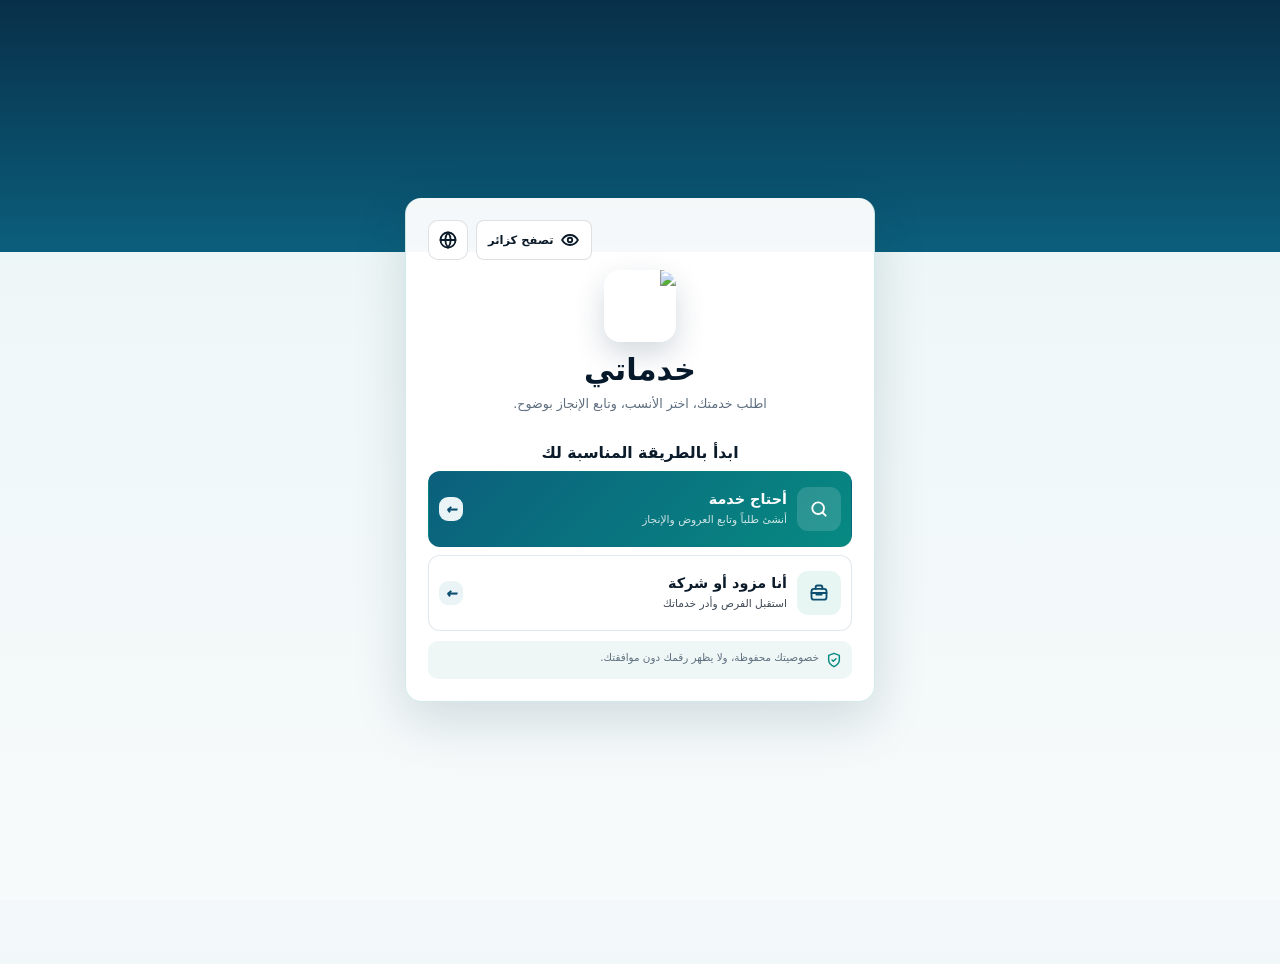
==== commit 6e5dbae8: "Release Khadamati v53 production experience" ====
--- a/public/index.html
+++ b/public/index.html
@@ -211,7 +211,7 @@
 .request-offer-summary{display:flex;align-items:center;justify-content:space-between;gap:8px;padding:10px 12px;border:1px solid color-mix(in srgb,var(--accent) 25%,var(--line));border-radius:16px;background:color-mix(in srgb,var(--accent) 6%,var(--panel));margin:10px 0}.request-offer-summary b{display:flex;align-items:center;gap:6px}.request-offer-summary small{color:var(--muted)}
 .offer-compare-grid{display:grid;grid-template-columns:repeat(2,minmax(0,1fr));gap:10px}.offer-card{border:1px solid var(--line);border-radius:18px;background:var(--panel);padding:12px;display:grid;gap:10px;min-width:0}.offer-card.best{border-color:color-mix(in srgb,var(--accent) 55%,var(--line));box-shadow:0 8px 24px rgba(21,160,133,.1)}.offer-provider{display:grid;grid-template-columns:44px minmax(0,1fr);gap:9px;align-items:center}.offer-provider .avatar{width:44px;height:44px}.offer-provider b,.offer-provider small{display:block;white-space:nowrap;overflow:hidden;text-overflow:ellipsis}.offer-provider small{color:var(--muted)}.offer-numbers{display:grid;grid-template-columns:1fr 1fr;gap:8px}.offer-number{border-radius:13px;background:var(--panel2);padding:8px;display:grid;gap:2px}.offer-number small{color:var(--muted);font-size:.68rem}.offer-number strong{color:var(--brand2)}.offer-note{font-size:.78rem;color:var(--muted);line-height:1.6;min-height:2.5em}.offer-best-label{justify-self:start}
 .arrival-card{border:1px solid color-mix(in srgb,var(--brand2) 24%,var(--line));border-radius:17px;background:linear-gradient(135deg,color-mix(in srgb,var(--brand2) 7%,var(--panel)),var(--panel));padding:11px;margin:10px 0;display:grid;gap:9px}.arrival-head{display:flex;align-items:center;justify-content:space-between;gap:8px}.arrival-head b{display:flex;align-items:center;gap:6px}.arrival-head svg{color:var(--brand2)}.arrival-meta{display:grid;grid-template-columns:repeat(3,1fr);gap:7px}.arrival-meta span{background:var(--panel);border:1px solid var(--line);border-radius:12px;padding:7px;text-align:center;font-size:.7rem}.arrival-progress{height:6px;border-radius:99px;background:var(--soft);overflow:hidden}.arrival-progress i{display:block;height:100%;width:var(--arrival-progress,35%);background:linear-gradient(90deg,var(--brand2),var(--accent));transition:width .35s ease}.arrival-actions{display:flex;gap:7px;flex-wrap:wrap}.arrival-map-shell{display:grid;gap:10px}.arrival-map-shell .map-stage{min-height:290px}
-.chat-sheet .modal-body{padding:0}.chat-request-head{padding:12px 16px;border-bottom:1px solid var(--line);background:var(--panel2)}.chat-thread{min-height:320px;max-height:58vh;overflow:auto;padding:16px;display:flex;flex-direction:column;gap:9px;background:color-mix(in srgb,var(--soft) 62%,var(--panel))}.chat-message{max-width:82%;padding:9px 11px;border-radius:17px;display:grid;gap:6px;box-shadow:0 3px 12px rgba(16,42,67,.05)}.chat-message.mine{align-self:flex-start;background:color-mix(in srgb,var(--accent) 13%,var(--panel));border-end-start-radius:5px}.chat-message.theirs{align-self:flex-end;background:var(--panel);border:1px solid var(--line);border-end-end-radius:5px}.chat-message p{margin:0;line-height:1.65;overflow-wrap:anywhere}.chat-message small{color:var(--muted);font-size:.64rem}.chat-message img{width:min(220px,100%);max-height:220px;object-fit:cover;border-radius:12px}.chat-message audio{width:min(250px,100%);height:38px}.chat-composer{position:sticky;bottom:0;padding:10px;background:var(--panel);border-top:1px solid var(--line);display:grid;grid-template-columns:auto minmax(0,1fr) auto;gap:7px;align-items:end}.chat-composer textarea{min-height:44px;max-height:110px;resize:vertical}.chat-attachments{grid-column:1/-1;display:flex;gap:7px;align-items:center}.recording-pill{display:none;color:#b42318;background:#fff1f0;border:1px solid #fecaca;border-radius:999px;padding:6px 9px;font-size:.7rem}.recording-pill.show{display:inline-flex}.voice-ready{color:var(--accent);font-weight:800}.chat-icon-btn{width:44px;height:44px;border:1px solid var(--line);border-radius:14px;background:var(--panel);display:grid;place-items:center}.chat-icon-btn.recording{background:#fff1f0;color:#b42318;border-color:#fecaca}
+.chat-sheet .modal-body{padding:0}.chat-request-head{padding:12px 16px;border-bottom:1px solid var(--line);background:var(--panel2)}.chat-thread{min-height:320px;max-height:58vh;overflow:auto;padding:16px;display:flex;flex-direction:column;gap:9px;background:color-mix(in srgb,var(--soft) 62%,var(--panel))}.chat-message{max-width:82%;padding:9px 11px;border-radius:17px;display:grid;gap:6px;box-shadow:0 3px 12px rgba(16,42,67,.05)}.chat-message.mine{align-self:flex-start;background:color-mix(in srgb,var(--accent) 13%,var(--panel));border-end-start-radius:5px}.chat-message.theirs{align-self:flex-end;background:var(--panel);border:1px solid var(--line);border-end-end-radius:5px}.chat-message p{margin:0;line-height:1.65;overflow-wrap:anywhere}.chat-message small{color:var(--muted);font-size:.64rem}.chat-message img{width:min(220px,100%);max-height:220px;object-fit:cover;border-radius:12px}.chat-message audio{width:min(250px,100%);height:38px}.chat-composer{position:sticky;bottom:0;padding:10px;background:var(--panel);border-top:1px solid var(--line);display:grid;grid-template-columns:auto minmax(0,1fr) auto;gap:7px;align-items:end}.chat-composer textarea{min-height:44px;max-height:110px;resize:vertical}.chat-attachments{grid-column:1/-1;display:flex;gap:7px;align-items:center}.recording-pill{display:none;color:#b42318;background:#fff1f0;border:1px solid #fecaca;border-radius:999px;padding:6px 9px;font-size:.7rem}.recording-pill.show{display:inline-flex}.voice-ready{color:var(--accent);font-weight:800}.voice-ready:empty{display:none}.voice-ready:not(:empty){display:inline-flex;align-items:center;gap:6px;max-width:100%;padding:5px 8px;border:1px solid color-mix(in srgb,var(--accent) 28%,var(--line));border-radius:999px;background:color-mix(in srgb,var(--accent) 8%,var(--panel));font-size:.68rem}.voice-ready span{overflow:hidden;text-overflow:ellipsis;white-space:nowrap}.voice-ready button{flex:0 0 24px;width:24px;height:24px;border:0;border-radius:50%;background:color-mix(in srgb,#b42318 10%,var(--panel));color:#b42318;font-size:1rem;line-height:1;cursor:pointer}.chat-icon-btn{width:44px;height:44px;border:1px solid var(--line);border-radius:14px;background:var(--panel);display:grid;place-items:center}.chat-icon-btn.recording{background:#fff1f0;color:#b42318;border-color:#fecaca}
 .before-after-list{display:grid;gap:12px;margin-top:12px}.before-after-card{border:1px solid var(--line);border-radius:18px;overflow:hidden;background:var(--panel)}.before-after-stage{position:relative;aspect-ratio:4/3;overflow:hidden;background:var(--soft);--reveal:50%}.before-after-stage img{position:absolute;inset:0;width:100%;height:100%;object-fit:cover}.before-after-stage .after{clip-path:inset(0 calc(100% - var(--reveal)) 0 0)}[dir="rtl"] .before-after-stage .after{clip-path:inset(0 0 0 calc(100% - var(--reveal)))}.before-after-stage input{position:absolute;z-index:3;inset-inline:12px;bottom:12px;width:calc(100% - 24px);accent-color:var(--accent)}.before-after-labels{position:absolute;z-index:2;inset:10px 10px auto;display:flex;justify-content:space-between;pointer-events:none}.before-after-labels span{padding:5px 8px;border-radius:999px;background:rgba(7,18,30,.74);color:#fff;font-size:.65rem;font-weight:850}.before-after-caption{padding:9px 11px;font-weight:800}.provider-intro-video{margin-top:12px;border-radius:18px;overflow:hidden;border:1px solid var(--line);background:#07131f}.provider-intro-video video{display:block;width:100%;max-height:420px}.rich-media-editor{margin-top:14px;border-top:1px solid var(--line);padding-top:14px}.rich-media-grid{display:grid;grid-template-columns:1fr 1fr;gap:10px}.provider-media-preview{width:100%;max-height:220px;object-fit:cover;border-radius:14px;background:var(--soft)}
 .waitlist-note{display:grid;grid-template-columns:36px minmax(0,1fr) auto;gap:9px;align-items:center;border:1px solid color-mix(in srgb,var(--accent2) 28%,var(--line));border-radius:16px;padding:10px;background:color-mix(in srgb,var(--accent2) 7%,var(--panel));margin:10px 0}.waitlist-note svg{color:var(--accent2)}.waitlist-note small{color:var(--muted)}
 @media(max-width:700px){.offer-compare-grid{grid-template-columns:1fr}.arrival-meta{grid-template-columns:repeat(3,minmax(0,1fr))}.chat-message{max-width:88%}.rich-media-grid{grid-template-columns:1fr}.before-after-stage{aspect-ratio:16/11}}
@@ -500,7 +500,7 @@
 /* Khadamati v39: mobile provider cards and a calmer registration flow. */
 .provider-login-actions,.provider-entry-actions{display:grid;grid-template-columns:minmax(0,1fr) minmax(0,1fr);gap:8px;margin-top:12px}.provider-login-actions>* ,.provider-entry-actions>*{width:100%!important;min-width:0;margin:0!important}
 .provider-reg-progress{--reg-progress:0%;position:relative;display:grid;grid-template-columns:repeat(3,minmax(0,1fr));direction:rtl;gap:8px;margin:2px 0 16px;padding:0 5px}.provider-reg-progress:before,.provider-reg-progress:after{content:'';position:absolute;z-index:0;inset-inline-start:13%;top:17px;width:74%;height:3px;border-radius:99px;background:var(--soft)}.provider-reg-progress:after{width:var(--reg-progress);background:linear-gradient(90deg,var(--brand2),var(--accent));transition:width .25s ease}.provider-reg-progress span{position:relative;z-index:1;display:grid;justify-items:center;gap:5px;min-width:0;color:var(--muted)}.provider-reg-progress i{width:35px;height:35px;display:grid;place-items:center;border:3px solid var(--panel);border-radius:12px;background:var(--soft);color:var(--muted);font-style:normal;font-size:.72rem;font-weight:950;box-shadow:0 3px 10px rgba(12,49,72,.06)}.provider-reg-progress b{font-size:.67rem;white-space:nowrap}.provider-reg-progress span.active i,.provider-reg-progress span.done i{background:linear-gradient(145deg,var(--brand2),var(--accent));color:#fff}.provider-reg-progress span.active,.provider-reg-progress span.done{color:var(--brand2)}[dir="ltr"] .provider-reg-progress{direction:ltr}
-.subservice-register-head{display:flex;align-items:center;justify-content:space-between;gap:10px;margin-top:12px}.subservice-register-head>div{display:grid;gap:2px}.subservice-register-head small{color:var(--muted);font-size:.66rem}.subservice-register-head .ghost-btn{flex:0 0 auto;min-height:38px;padding:7px 10px}.multi-service-register{margin-top:9px}.registration-subservice{display:none;grid-template-columns:minmax(0,1fr) 38px;gap:7px;align-items:start;padding:9px;border:1px solid var(--line);border-radius:15px;background:var(--panel2)}.registration-subservice.show{display:grid}.registration-subservice-remove{width:38px;height:38px;display:grid;place-items:center;border:1px solid var(--line);border-radius:12px;background:var(--panel);color:var(--danger);font-size:1.15rem;cursor:pointer}.provider-type-individual .registration-subservice.company-only{display:none!important}.provider-type-company .registration-subservice.company-only.show{display:grid}
+.subservice-register-head{display:flex;align-items:center;justify-content:space-between;gap:10px;margin-top:12px}.subservice-register-head>div{display:grid;gap:2px}.subservice-register-head small{color:var(--muted);font-size:.66rem}.subservice-register-head .ghost-btn{flex:0 0 auto;min-height:38px;padding:7px 10px}.multi-service-register{margin-top:9px}.registration-subservice{display:none;grid-template-columns:minmax(0,1fr) 38px;gap:7px;align-items:start;padding:9px;border:1px solid var(--line);border-radius:15px;background:var(--panel2)}.registration-subservice.show{display:grid}.registration-subservice-remove{width:38px;height:38px;display:grid;place-items:center;border:1px solid var(--line);border-radius:12px;background:var(--panel);color:var(--danger);font-size:1.15rem;cursor:pointer}.provider-type-individual .subservice-register-head,.provider-type-individual .multi-service-register,.provider-type-individual .subservice-register-hint{display:none!important}.provider-type-individual .registration-subservice.company-only{display:none!important}.provider-type-company .registration-subservice.company-only.show{display:grid}
 .provider-topbar .provider-brand{min-width:0;padding:0!important;gap:9px!important;text-align:start}.provider-topbar .provider-brand .brand-mark.image-mark{width:46px;height:46px;flex:0 0 46px;padding:0!important;border:0!important;border-radius:14px;background:transparent!important;box-shadow:none!important;overflow:hidden}.provider-topbar .provider-brand .brand-mark.image-mark img{width:100%;height:100%;border-radius:14px;object-fit:cover;box-shadow:0 7px 18px rgba(12,49,72,.16)}.provider-topbar .provider-brand>span:last-child{min-width:0;max-width:240px;white-space:nowrap;overflow:hidden;text-overflow:ellipsis}.provider-status-toggle{display:inline-flex;align-items:center;justify-content:center;gap:6px;min-width:82px;max-width:112px;min-height:39px;padding:7px 10px!important;border:1px solid transparent!important;border-radius:13px!important;white-space:nowrap;overflow:hidden;text-overflow:ellipsis;font-size:.72rem!important;font-weight:950!important}.provider-status-toggle:before{content:'';width:7px;height:7px;flex:0 0 7px;border-radius:50%;background:currentColor}.provider-status-toggle.available{background:rgba(23,164,115,.12)!important;border-color:rgba(23,164,115,.18)!important;color:#137b5a!important}.provider-status-toggle.busy{background:rgba(213,170,78,.15)!important;border-color:rgba(213,170,78,.22)!important;color:#8a610d!important}.provider-status-toggle.unavailable{background:rgba(205,63,72,.1)!important;border-color:rgba(205,63,72,.17)!important;color:#b12a34!important}
 .provider-temporary-pause{display:flex;align-items:flex-start;gap:9px;margin-bottom:12px;padding:11px 12px;border:1px solid rgba(205,63,72,.18);border-radius:15px;background:rgba(205,63,72,.07);color:#9e2832;font-size:.73rem;line-height:1.55}.provider-temporary-pause svg{width:18px;flex:0 0 auto;margin-top:1px}
 @media(max-width:760px){
@@ -605,22 +605,36 @@
  .request-marketplace-row{grid-template-columns:38px minmax(0,1fr)}.request-marketplace-row>span{width:38px;height:38px}.request-marketplace-row>.ghost-btn{grid-column:1/-1;width:100%}
 }
 @media(max-width:340px){.provider-topbar .provider-top-actions{grid-template-columns:minmax(62px,1fr) repeat(4,32px)!important;gap:3px!important}.provider-topbar .provider-top-actions .icon-btn{width:32px!important;height:32px!important;min-width:32px!important;min-height:32px!important}.provider-status-toggle{font-size:.6rem!important}.onboarding-benefits{grid-template-columns:1fr!important}}
-/* Khadamati v45: uncropped role-specific onboarding and production ad artwork. */
+/* Khadamati v49: square role-specific onboarding and production ad artwork. */
 .onboarding-visual{isolation:isolate;background:#dcecef!important}
-.onboarding-visual:before{content:"";position:absolute;inset:-24px;z-index:0;background-image:var(--onboarding-image);background-size:cover;background-position:center;filter:blur(22px) saturate(.82);transform:scale(1.08);opacity:.34;pointer-events:none}
+.onboarding-visual:before{display:none}
 .onboarding-visual:after{z-index:1;height:24%!important;background:linear-gradient(180deg,transparent,rgba(7,26,43,.14))!important}
-.onboarding-visual img{position:relative;z-index:1;width:100%!important;height:100%!important;object-fit:contain!important;object-position:center!important}
+.onboarding-visual img{position:relative;z-index:1;width:100%!important;height:100%!important;object-fit:cover!important;object-position:center!important}
 .onboarding-role-chip{z-index:3!important}
 .home-ad.ad-slider{width:100%!important;min-height:clamp(160px,26vw,228px)!important;aspect-ratio:16/7!important;border-radius:20px!important;background:#0b2f46!important}
 .home-ad.ad-slider .ad-slide-image{width:100%!important;height:100%!important;min-height:0!important;max-height:none!important;object-fit:cover!important;object-position:center!important}
 .ad-slider-copy{inset-inline:14px!important;bottom:13px!important;max-width:min(72%,620px)!important;padding:9px 11px;border-radius:12px;background:rgba(6,24,37,.54);backdrop-filter:blur(8px);text-shadow:0 2px 8px rgba(0,0,0,.42)}
 .ad-slider-copy h3{font-size:clamp(.9rem,2vw,1.12rem)!important;margin:0 0 2px!important}.ad-slider-copy p{font-size:.76rem!important;color:rgba(255,255,255,.92)!important;margin:0!important}
 @media(max-width:560px){
- .onboarding-main{overflow-y:auto!important}.onboarding-visual{flex:0 0 clamp(280px,44dvh,430px)!important;min-height:260px!important}.onboarding-copy{padding:17px 18px 14px!important}.onboarding-copy h2{font-size:1.42rem!important}.onboarding-copy>p{font-size:.87rem!important;line-height:1.65!important}
+ .onboarding-main{overflow-y:auto!important}.onboarding-visual{width:100%;aspect-ratio:1/1;flex:0 0 min(42dvh,390px)!important;min-height:230px!important;max-height:390px!important}.onboarding-copy{padding:17px 18px 14px!important}.onboarding-copy h2{font-size:1.42rem!important}.onboarding-copy>p{font-size:.87rem!important;line-height:1.65!important}
  .home-ad.ad-slider{min-height:clamp(144px,43vw,176px)!important;aspect-ratio:16/7!important;margin-inline:0!important}.ad-slider-copy{inset-inline:10px!important;bottom:9px!important;max-width:76%!important;padding:7px 9px!important}.ad-slider-copy h3{font-size:.85rem!important}.ad-slider-copy p{display:none!important}
 }
-@media(max-width:340px), (max-height:650px){.onboarding-visual{flex-basis:250px!important;min-height:230px!important}.onboarding-copy{padding-top:12px!important}.onboarding-benefits{margin-top:9px!important}}
+@media(max-width:340px), (max-height:650px){.onboarding-visual{flex-basis:min(38dvh,250px)!important;min-height:205px!important}.onboarding-copy{padding-top:12px!important}.onboarding-benefits{margin-top:9px!important}}
+button,[data-action]{touch-action:manipulation}
+.request-board-guide{margin:10px 0;border:1px solid rgba(11,164,127,.2);border-radius:16px;background:linear-gradient(135deg,rgba(11,164,127,.07),var(--panel));overflow:hidden}.request-board-guide>summary{display:grid;grid-template-columns:36px minmax(0,1fr) 20px;gap:9px;align-items:center;padding:10px 12px;cursor:pointer;list-style:none}.request-board-guide>summary::-webkit-details-marker{display:none}.request-board-guide>summary>svg{width:22px;color:var(--accent)}.request-board-guide>summary span{display:grid}.request-board-guide>summary b{font-size:.78rem}.request-board-guide>summary small{font-size:.63rem;color:var(--muted)}.request-board-guide>summary i{font-style:normal;color:var(--muted)}.request-board-guide-body{display:grid;grid-template-columns:132px minmax(0,1fr);gap:12px;align-items:center;padding:0 12px 12px}.request-board-guide-body img{width:132px;height:88px;object-fit:cover;object-position:center 28%;border-radius:13px}.request-board-guide-body ol{margin:0;padding-inline-start:22px;display:grid;gap:6px;color:var(--muted);font-size:.7rem;line-height:1.5}.suggestion-loading{display:grid;gap:10px;padding:20px}.suggestion-loading .skeleton-line{height:62px;border-radius:16px;background:linear-gradient(90deg,var(--panel2),var(--panel),var(--panel2));background-size:220% 100%;animation:skeletonMove 1.2s linear infinite}.suggestion-intro{display:grid;grid-template-columns:38px minmax(0,1fr);gap:10px;align-items:center;padding:11px;border-radius:15px;background:rgba(11,164,127,.08);color:var(--accent)}.suggestion-intro>svg{width:24px}.suggestion-intro div{display:grid}.suggestion-intro b{font-size:.86rem;color:var(--text)}.suggestion-intro small{font-size:.66rem;color:var(--muted);line-height:1.45}.suggestion-provider-list{display:grid;gap:8px;margin-top:12px}.suggestion-provider-card{display:grid;grid-template-columns:46px minmax(0,1fr) auto;gap:10px;align-items:center;padding:10px;border:1px solid var(--line);border-radius:16px;background:var(--panel)}.suggestion-provider-card .avatar{width:46px;height:46px;border-radius:13px}.suggestion-provider-card>div{display:grid;min-width:0}.suggestion-provider-card b,.suggestion-provider-card small,.suggestion-provider-card span{white-space:nowrap;overflow:hidden;text-overflow:ellipsis}.suggestion-provider-card b{font-size:.8rem}.suggestion-provider-card small{font-size:.65rem;color:var(--muted)}.suggestion-provider-card span{font-size:.61rem;color:var(--brand2);margin-top:2px}.suggestion-empty{display:grid;justify-items:center;gap:5px}.suggestion-empty>svg{width:30px;color:var(--accent)}.suggested-provider-head{display:grid;grid-template-columns:54px minmax(0,1fr);gap:11px;align-items:center;padding:11px;border:1px solid var(--line);border-radius:17px;background:var(--panel2)}.suggested-provider-head .avatar{width:54px;height:54px;border-radius:15px}.suggested-provider-head>div{display:grid}.suggested-provider-head small{color:var(--muted);font-size:.68rem}.suggestion-reasons{display:grid;gap:7px;margin:14px 0;padding:0;border:0}.suggestion-reasons legend{font-size:.73rem;font-weight:900;margin-bottom:2px}.suggestion-reasons label{display:block;cursor:pointer}.suggestion-reasons input{position:absolute;opacity:0;pointer-events:none}.suggestion-reasons span{display:flex;align-items:center;min-height:42px;padding:9px 12px;border:1px solid var(--line);border-radius:13px;background:var(--panel);font-size:.75rem;font-weight:850}.suggestion-reasons input:checked+span{border-color:var(--accent);background:rgba(11,164,127,.1);color:var(--accent);box-shadow:0 0 0 2px rgba(11,164,127,.08)}.provider-suggestion-details blockquote{display:grid;gap:5px;margin:12px 0;padding:12px;border-inline-start:3px solid var(--accent);border-radius:12px;background:var(--panel2);font-size:.82rem;font-weight:850}.provider-suggestion-details blockquote small{font-weight:600;color:var(--muted)}.suggestion-safety-note{display:flex;gap:8px;align-items:flex-start;padding:10px;border-radius:13px;background:rgba(15,79,115,.07);font-size:.68rem;line-height:1.5;color:var(--muted)}.suggestion-safety-note svg{width:18px;flex:0 0 18px;color:var(--brand2)}.suggestion-secondary-actions{margin-top:10px;padding-top:10px;border-top:1px solid var(--line)}.request-suggestions{border:1px solid rgba(11,164,127,.2);border-radius:15px;background:rgba(11,164,127,.055);overflow:hidden}.request-suggestions>summary{display:grid;grid-template-columns:28px minmax(0,1fr) 18px;gap:8px;align-items:center;padding:10px;cursor:pointer;list-style:none}.request-suggestions>summary::-webkit-details-marker{display:none}.request-suggestions>summary>svg{width:20px;color:var(--accent)}.request-suggestions>summary span{display:grid}.request-suggestions>summary b{font-size:.75rem}.request-suggestions>summary small{font-size:.6rem;color:var(--muted)}.request-suggestions>div{display:grid;gap:6px;padding:0 8px 8px}.suggestion-mini-card{display:grid;grid-template-columns:38px minmax(0,1fr) 16px;gap:8px;align-items:center;width:100%;padding:8px;border:1px solid var(--line);border-radius:12px;background:var(--panel);color:var(--text);text-align:start;font:inherit;cursor:pointer}.suggestion-mini-card .avatar{width:38px;height:38px;border-radius:11px}.suggestion-mini-card>span{display:grid;min-width:0}.suggestion-mini-card b,.suggestion-mini-card small{white-space:nowrap;overflow:hidden;text-overflow:ellipsis}.suggestion-mini-card b{font-size:.72rem}.suggestion-mini-card small{font-size:.59rem;color:var(--muted)}
+@media(max-width:420px){.request-board-guide-body{grid-template-columns:94px minmax(0,1fr);gap:9px}.request-board-guide-body img{width:94px;height:74px}.suggestion-provider-card{grid-template-columns:42px minmax(0,1fr) auto;padding:9px 8px}.suggestion-provider-card .avatar{width:42px;height:42px}.suggestion-provider-card .pill-btn{padding-inline:9px}.provider-suggestion-details .row-actions .pill-btn,.provider-suggestion-details .row-actions .ghost-btn{flex:1 1 100%}}
+.request-board-guide-body img{display:block;width:132px;height:auto;aspect-ratio:1/1;object-fit:cover;object-position:center;border-radius:13px;background:var(--panel2)}
+@media(max-width:420px){.request-board-guide-body{grid-template-columns:96px minmax(0,1fr);gap:9px}.request-board-guide-body img{width:96px;height:auto;aspect-ratio:1/1}}
+/* Live location, plan entitlements, and direct-request availability. */
+.map-stage{position:relative;isolation:isolate}.map-my-location{position:absolute;z-index:550;inset-inline-end:12px;bottom:14px;width:46px;height:46px;display:grid;place-items:center;border:1px solid rgba(7,26,43,.16);border-radius:12px;background:var(--panel);color:var(--brand2);box-shadow:0 8px 24px rgba(7,26,43,.2);cursor:pointer}.map-my-location svg{width:22px}.map-my-location.loading{opacity:.68;animation:pulse 1s ease-in-out infinite}.map-location-state{position:absolute;z-index:520;inset-inline:12px;bottom:12px;padding:9px 12px;border-radius:10px;background:rgba(7,26,43,.86);color:#fff;font-size:.7rem;text-align:center;backdrop-filter:blur(8px)}
+.map-visibility-toggle,.primary-service-toggle{display:grid;grid-template-columns:auto auto minmax(0,1fr);gap:10px;align-items:center;margin:12px 0;padding:12px;border:1px solid var(--line);border-radius:12px;background:color-mix(in srgb,var(--accent) 5%,var(--panel));cursor:pointer}.primary-service-toggle{grid-template-columns:auto minmax(0,1fr)}.map-visibility-toggle input,.primary-service-toggle input{width:20px;height:20px;accent-color:var(--accent)}.map-visibility-toggle>span:nth-of-type(1){width:34px;height:34px;display:grid;place-items:center;border-radius:9px;background:color-mix(in srgb,var(--accent) 12%,var(--panel));color:var(--accent)}.map-visibility-toggle>span:last-child,.primary-service-toggle>span{display:grid;gap:2px}.map-visibility-toggle small,.primary-service-toggle small{color:var(--muted);font-size:.68rem;line-height:1.45}
+.provider-limit-grid{display:grid;grid-template-columns:repeat(2,minmax(0,1fr));gap:8px;margin-bottom:12px}.provider-limit-grid>div{display:grid;grid-template-columns:minmax(0,1fr) auto;gap:6px;padding:10px 12px;border:1px solid var(--line);border-radius:10px;background:var(--panel)}.provider-limit-grid span{font-size:.7rem;color:var(--muted)}.provider-limit-grid b{font-size:.78rem}.provider-limit-grid i{grid-column:1/-1;position:relative;height:4px;border-radius:99px;background:var(--panel2);overflow:hidden}.provider-limit-grid i:after{content:"";position:absolute;inset-block:0;inset-inline-start:0;width:var(--usage,0);border-radius:inherit;background:linear-gradient(90deg,var(--brand2),var(--accent))}.provider-limit-grid.compact{margin:0}.provider-service-row.primary-service{border-inline-start:3px solid var(--accent)}.row-actions.compact{gap:6px;justify-content:flex-start}
+.request-availability-grid{display:grid;grid-template-columns:repeat(2,minmax(0,1fr));gap:8px;max-height:300px;overflow:auto;padding:2px;overscroll-behavior:contain}.category-availability-grid{grid-template-columns:repeat(3,minmax(0,1fr));max-height:260px}.request-availability-card{min-width:0;min-height:72px;display:grid;grid-template-columns:36px minmax(0,1fr);gap:8px;align-items:center;padding:9px;border:1px solid var(--line);border-radius:12px;background:var(--panel);color:var(--ink);font:inherit;text-align:start;cursor:pointer;transition:border-color .16s,background .16s,transform .16s}.request-availability-card:hover{transform:translateY(-1px)}.request-availability-card>span:last-child{display:grid;min-width:0;gap:3px}.request-availability-card b{font-size:.72rem;line-height:1.35;overflow:hidden;text-overflow:ellipsis}.request-availability-card small{font-size:.58rem;line-height:1.35}.request-availability-icon{width:36px;height:36px;display:grid;place-items:center;border-radius:10px;background:var(--panel2);font-size:1rem}.request-availability-card.available{border-color:color-mix(in srgb,#168f62 34%,var(--line));background:color-mix(in srgb,#dff5eb 55%,var(--panel))}.request-availability-card.available small{color:#16704f}.request-availability-card.unavailable{border-color:color-mix(in srgb,#c9474f 30%,var(--line));background:color-mix(in srgb,#fde9eb 48%,var(--panel))}.request-availability-card.unavailable small{color:#a1323b}.request-availability-card.selected{border-color:var(--accent);box-shadow:0 0 0 3px color-mix(in srgb,var(--accent) 15%,transparent)}.request-availability-search{margin-bottom:8px}.request-availability-card[hidden]{display:none}
+[data-theme="dark"] .request-availability-card.available{background:rgba(26,135,94,.16);border-color:rgba(95,210,164,.28)}[data-theme="dark"] .request-availability-card.available small{color:#85dfb9}[data-theme="dark"] .request-availability-card.unavailable{background:rgba(185,57,67,.15);border-color:rgba(238,116,125,.26)}[data-theme="dark"] .request-availability-card.unavailable small{color:#f2a0a6}
+@media(max-width:420px){.category-availability-grid{grid-template-columns:repeat(2,minmax(0,1fr))}.request-availability-card{grid-template-columns:32px minmax(0,1fr);min-height:66px;padding:8px}.request-availability-icon{width:32px;height:32px}.provider-limit-grid{gap:6px}.provider-limit-grid>div{padding:9px}.map-my-location{width:44px;height:44px;inset-inline-end:10px;bottom:10px}}
+.provider-status-toggle.pending{background:rgba(213,170,78,.15)!important;border-color:rgba(213,170,78,.24)!important;color:#80540b!important}.pending-provider-panel{display:grid;gap:12px}.pending-provider-panel .badge{width:max-content}[data-theme="dark"] .provider-status-toggle.pending{background:rgba(183,121,31,.22)!important;border-color:rgba(243,199,108,.3)!important;color:#f5ce7d!important}
 </style>
+<link rel="stylesheet" href="assets/styles/khadamati-v53.css?v=53" />
 </head>
 <body>
 <div id="app" class="app-shell"><div class="startup-skeleton" aria-label="جاري تحميل خدماتي"><div class="skeleton-bar"></div><div class="skeleton-search"></div><div class="skeleton-banner"></div><div class="skeleton-grid"><i></i><i></i><i></i><i></i><i></i><i></i></div></div></div>
@@ -631,18 +645,26 @@
 (() => {
 'use strict';
 const STORAGE_KEY = 'KHADAMATI_MARKET_OS_V21';
-const APP_VERSION = 42;
-const APP_BUILD = 'khadamati-app-v45-production-2026-07-18';
+const PRIVATE_STATE_KEY = 'KHADAMATI_PRIVATE_STATE_V1';
+const APP_VERSION = 53;
+const APP_BUILD = 'khadamati-app-v53-world-class-2026-07-22';
 const LEGACY_STORAGE_KEYS = ['KHADAMATI_MARKET_OS_V20','FORAN_MARKET_OS_V14'];
 const ONBOARDING_STORAGE_KEY = 'KHADAMATI_ONBOARDING_V4';
 const SUBSCRIPTION_MIGRATION_KEY = 'KHADAMATI_SUBSCRIPTION_MIGRATION_V1';
 const SUBSCRIPTION_BACKUP_KEY = 'KHADAMATI_PRE_SUBSCRIPTION_MIGRATION_V1_BACKUP';
 const LEGACY_PLAN_MAP = Object.freeze({intro:'foundation_12m',intro_90:'foundation_12m',basic_90:'basic_6m',individual_6m:'basic_6m',active_90:'basic_6m',basic:'basic_6m',individual_year:'basic_12m',featured_90:'professional_12m',local_visibility:'professional_12m',service_priority:'professional_12m',plus:'professional_12m',company_90:'business_12m',company_year:'business_12m',company_growth:'business_12m',growth:'business_12m'});
 const APP_CONFIG = Object.freeze({
- nameAr:'خدماتي',nameEn:'Khadamati App',supportEmail:'support@khadamatiapp.com',
+ nameAr:'خدماتي',nameEn:'Khadamati App',supportEmail:'om.khadamati@gmail.com',
  policyVersion:'2026-07-18.1',currency:'OMR'
 });
 const CONTACT_EMAIL = APP_CONFIG.supportEmail;
+const PROVIDER_SUGGESTION_PRESETS = Object.freeze({
+ excellent_work:{ar:'ممتاز في عمله.',en:'Excellent at their work.'},
+ fast_execution:{ar:'سريع في التنفيذ.',en:'Fast to complete the work.'},
+ fair_price:{ar:'سعره مناسب.',en:'Offers fair pricing.'},
+ worked_before:{ar:'سبق أن تعاملت معه.',en:'I have worked with this provider before.'},
+ recommended_contact:{ar:'أنصح بالتواصل معه.',en:'I recommend contacting this provider.'}
+});
 const IMAGE_EDITS = new Map();
 let IMAGE_EDITOR = null;
 let ONBOARDING_FLOW = null;
@@ -651,6 +673,10 @@
 let CHAT_RECORD_TIMER = null;
 let ARRIVAL_WATCH_ID = null;
 let ARRIVAL_WATCH_REQUEST_ID = '';
+const MODAL_STACK = [];
+const MAP_INSTANCES = new Map();
+let MAP_WATCH_ID = null;
+let MAP_LOCATION_SYNC_AT = 0;
 const OMAN_COORDS = {
  'مسقط':[23.5880,58.3829],'السيب':[23.6703,58.1891],'بوشر':[23.5653,58.4202],'مطرح':[23.6165,58.5659],'العامرات':[23.4834,58.4995],'قريات':[23.2620,58.9160],
  'الداخلية':[22.9333,57.5333],'نزوى':[22.9333,57.5333],'بهلاء':[22.9670,57.2980],'منح':[22.7980,57.5760],
@@ -682,8 +708,8 @@
  return 6371*2*Math.atan2(Math.sqrt(x),Math.sqrt(1-x));
 }
 function providerDistanceInfo(p,origin=S?.user?.location){
- const from=normalizeCoordinates(origin)||areaCoordinates(S?.user||{}),to=areaCoordinates(p);if(!from||!to)return null;
- const km=distanceKmBetween(from,to);return Number.isFinite(km)?{km,approximate:!!to.approximate}:null;
+ const from=normalizeCoordinates(origin),to=providerExactMapPoint(p);if(!from||!to)return null;
+ const km=distanceKmBetween(from,to);return Number.isFinite(km)?{km,approximate:false}:null;
 }
 function providerDistanceLabel(p){
  const info=providerDistanceInfo(p);if(!info)return '';
@@ -691,8 +717,43 @@
  return `${info.approximate?L('تقريباً ','About '):''}${value}`;
 }
 const AUTH_KEY = 'KHADAMATI_AUTH_V3';
-let AUTH = JSON.parse(localStorage.getItem(AUTH_KEY) || localStorage.getItem('FORAN_AUTH_V2') || '{}');
-function saveAuth(){ localStorage.setItem(AUTH_KEY, JSON.stringify(AUTH)); }
+const LEGACY_AUTH_KEY = 'FORAN_AUTH_V2';
+const LEGACY_AUTH_KEY_2 = 'KHADAMATI_AUTH';
+const AUTH_STABLE_KEYS = [LEGACY_AUTH_KEY, LEGACY_AUTH_KEY_2];
+function safeJson(value, fallback = null){
+  if (!value) return fallback;
+  try { return JSON.parse(value); } catch (_) { return fallback; }
+}
+function readStoredAuth(){
+  const sessionRaw = sessionStorage.getItem(AUTH_KEY);
+  const localRaw = localStorage.getItem(AUTH_KEY);
+  const legacyRaw = localStorage.getItem(LEGACY_AUTH_KEY) || localStorage.getItem(LEGACY_AUTH_KEY_2);
+  const auth = safeJson(sessionRaw, safeJson(localRaw, safeJson(legacyRaw, {})));
+  return {
+    adminToken: typeof auth?.adminToken === 'string' ? auth.adminToken : '',
+    providerToken: typeof auth?.providerToken === 'string' ? auth.providerToken : '',
+    userToken: typeof auth?.userToken === 'string' ? auth.userToken : ''
+  };
+}
+let AUTH = readStoredAuth();
+for (const legacy of AUTH_STABLE_KEYS) localStorage.removeItem(legacy);
+if(AUTH.adminToken||AUTH.providerToken||AUTH.userToken) sessionStorage.setItem(AUTH_KEY,JSON.stringify(AUTH));
+let LAST_AUTH={...AUTH};
+function saveAuth(){
+  if(!AUTH.userToken&&AUTH.providerToken&&!LAST_AUTH.providerToken&&!AUTH.adminToken&&LAST_AUTH.userToken)AUTH.userToken=LAST_AUTH.userToken;
+  for(const key of ['adminToken','providerToken','userToken'])if(LAST_AUTH[key]&&LAST_AUTH[key]!==AUTH[key])revokeAuthToken(LAST_AUTH[key]);
+  const serialized = JSON.stringify(AUTH);
+  if(activeAuthToken()){
+    sessionStorage.setItem(AUTH_KEY, serialized);
+    localStorage.setItem(AUTH_KEY, serialized);
+  } else {
+    sessionStorage.removeItem(AUTH_KEY);
+    localStorage.removeItem(AUTH_KEY);
+  }
+  localStorage.removeItem(LEGACY_AUTH_KEY);localStorage.removeItem(LEGACY_AUTH_KEY_2);
+  LAST_AUTH={...AUTH};
+  if(!activeAuthToken()&&typeof S!=='undefined')scrubPrivateSessionState(S);
+}
 function activeAuthToken(){return AUTH.adminToken||AUTH.providerToken||AUTH.userToken||'';}
 const DEFAULT_REMOTE_API='https://khadamati-app-api.onrender.com';
 function apiBase(){
@@ -716,16 +777,22 @@
  if(!body||!OFFLINE_QUEUE_PATHS.has(path)||!S?.offlineQueue)return;
  const safeBody={...body};delete safeBody.imageData;delete safeBody.avatarData;delete safeBody.workImagesData;delete safeBody.documentsData;delete safeBody.audioData;delete safeBody.introVideoData;delete safeBody.beforeAfterData;if(Array.isArray(safeBody.imagesData))safeBody.imagesData=[];
  const key=`${path}:${safeBody.id||safeBody.phone||safeBody.providerId||JSON.stringify(safeBody).slice(0,80)}`;
- const item={id:uid('sync'),key,path,body:safeBody,tokenKind:AUTH.adminToken?'admin':AUTH.providerToken?'provider':AUTH.userToken?'user':'',attempts:0,createdAt:nowISO()};
+ const tokenKind=AUTH.adminToken?'admin':AUTH.providerToken?'provider':AUTH.userToken?'user':'';
+ const item={id:uid('sync'),key,path,body:safeBody,tokenKind,subjectId:authSubjectForKind(tokenKind),attempts:0,createdAt:nowISO()};
  const old=S.offlineQueue.find(x=>x.key===key);if(old)Object.assign(old,item,{id:old.id,createdAt:old.createdAt});else S.offlineQueue.push(item);
  S.offlineQueue=S.offlineQueue.slice(-40);try{save();}catch(_){}
 }
 function tokenForKind(kind){return kind==='admin'?AUTH.adminToken:kind==='provider'?AUTH.providerToken:kind==='user'?AUTH.userToken:'';}
+function authSubjectForKind(kind){return kind==='provider'?String(S?.currentProviderId||''):kind==='user'?String(S?.session?.userId||''):kind==='admin'?String(S?.adminUser?.id||'admin'):'';}
+function dropOfflineQueueFor(kind){if(S?.offlineQueue)S.offlineQueue=S.offlineQueue.filter(item=>item.tokenKind!==kind);}
+function revokeAuthToken(token){if(!token||!serverApiAvailable())return;fetch(apiUrl('/api/auth/logout'),{method:'POST',headers:{'Content-Type':'application/json','Authorization':`Bearer ${token}`},body:'{}'}).catch(()=>{});}
 async function flushOfflineQueue(){
  if(!navigator.onLine||!S?.offlineQueue?.length)return;
  const pending=[...S.offlineQueue];
  for(const item of pending){
-  try{await api(item.path,item.body,tokenForKind(item.tokenKind),{skipQueue:true});S.offlineQueue=S.offlineQueue.filter(x=>x.id!==item.id);}
+  const token=tokenForKind(item.tokenKind),subject=authSubjectForKind(item.tokenKind);
+  if(!token||!item.subjectId||item.subjectId!==subject){S.offlineQueue=S.offlineQueue.filter(x=>x.id!==item.id);continue;}
+  try{await api(item.path,item.body,token,{skipQueue:true});S.offlineQueue=S.offlineQueue.filter(x=>x.id!==item.id);}
   catch(_){item.attempts=Number(item.attempts||0)+1;item.lastAttempt=nowISO();break;}
  }
  save();if(!S.offlineQueue.length)toast(L('تمت مزامنة العمليات المحفوظة.','Saved operations are now synced.'));
@@ -743,7 +810,7 @@
    throw new Error('request_failed');
  }
  const data=await res.json().catch(()=>({}));
- if(!res.ok){recordApiMetric(false,path,performance.now()-started,data.error||res.status);throw new Error(data.error || 'request_failed');}
+ if(!res.ok){if(res.status===401&&token){for(const key of ['adminToken','providerToken','userToken'])if(AUTH[key]===token)AUTH[key]='';saveAuth();if(!activeAuthToken())scrubPrivateSessionState(S);}recordApiMetric(false,path,performance.now()-started,data.error||res.status);throw new Error(data.error || 'request_failed');}
  recordApiMetric(true,path,performance.now()-started);
  return data;
 }
@@ -756,8 +823,9 @@
  const location=normalizeCoordinates(p.location)||normalizeCoordinates({latitude:p.latitude,longitude:p.longitude,locationUpdatedAt:p.locationUpdatedAt||p.location_updated_at});
  const workImages=(p.workImageUrls||p.workImages||[]).map(apiAsset);
  const beforeAfter=(p.beforeAfter||p.before_after||[]).filter(x=>x?.before&&x?.after).map(x=>({...x,before:apiAsset(x.before),after:apiAsset(x.after)}));
- const services=p.services||[],primaryCatId=p.primaryCatId||p.primary_cat_id||services.find(s=>s.catId)?.catId||'';
- return {...p,primaryCatId,location,avatar:image||p.avatar||initials(p.name),cardImage:apiAsset(p.cardImage||p.primaryImage||image||''),workImages,beforeAfter,introVideoUrl:apiAsset(p.introVideoUrl||p.intro_video_url||''),documents:(p.documents||p.documentUrls||[]).map(apiAsset),teamMembers:p.teamMembers||p.team_members||[],commercialNo:p.commercialNo||p.commercial_no||p.licenseNo||'',licenseNo:p.licenseNo||p.commercialNo||p.commercial_no||'',subscriptionEnd:p.subscriptionUntil||p.subscriptionEnd||'',packageId:p.packageId||p.package_id||'foundation_12m',subscriptionState:p.subscriptionState||p.subscription_state||'expired',listingEnabled:p.listingEnabled??p.listing_enabled??true,requestEnabled:p.requestEnabled??p.request_enabled??true,pinConfigured:!!p.pinConfigured,qualityScore:p.qualityScore??profileStrength(p),reviews:Number(p.reviews||0),rating:Number(p.rating||0),responseMinutes:Number(p.responseMinutes||p.response_minutes||30),completedJobs:Number(p.completedJobs||p.completed_jobs||0),acceptanceRate:Number(p.acceptanceRate||p.acceptance_rate||0),lastAvailableAt:p.lastAvailableAt||p.last_available_at||'',createdAt:p.createdAt||p.created_at||'',failedLoginCount:Number(p.failedLoginCount||0),stats:p.stats||{views:0,whatsapp:0,calls:0}};
+ const services=p.services||[],primaryServiceId=p.primaryServiceId||p.primary_service_id||services[0]?.serviceId||'',primaryCatId=p.primaryCatId||p.primary_cat_id||services.find(s=>s.serviceId===primaryServiceId)?.catId||services.find(s=>s.catId)?.catId||'';
+ const description=p.bio||p.note||'';
+ return {...p,bio:description,note:description,primaryServiceId,primaryCatId,location,mapVisible:p.mapVisible??p.map_visible??true,avatar:image||p.avatar||initials(p.name),cardImage:apiAsset(p.cardImage||p.primaryImage||image||''),workImages,beforeAfter,introVideoUrl:apiAsset(p.introVideoUrl||p.intro_video_url||''),documents:(p.documents||p.documentUrls||[]).map(apiAsset),teamMembers:p.teamMembers||p.team_members||[],commercialNo:p.commercialNo||p.commercial_no||p.licenseNo||'',licenseNo:p.licenseNo||p.commercialNo||p.commercial_no||'',subscriptionEnd:p.subscriptionUntil||p.subscriptionEnd||'',packageId:p.packageId||p.package_id||'foundation_12m',subscriptionState:p.subscriptionState||p.subscription_state||'expired',listingEnabled:p.listingEnabled??p.listing_enabled??true,requestEnabled:p.requestEnabled??p.request_enabled??true,pinConfigured:!!p.pinConfigured,qualityScore:p.qualityScore??profileStrength(p),reviews:Number(p.reviews||0),rating:Number(p.rating||0),responseMinutes:Number(p.responseMinutes||p.response_minutes||30),completedJobs:Number(p.completedJobs||p.completed_jobs||0),acceptanceRate:Number(p.acceptanceRate||p.acceptance_rate||0),lastAvailableAt:p.lastAvailableAt||p.last_available_at||'',createdAt:p.createdAt||p.created_at||'',failedLoginCount:Number(p.failedLoginCount||0),stats:p.stats||{views:0,whatsapp:0,calls:0}};
 }
 function normalizeRequestExtras(r){
  const messages=(r.messages||[]).map(m=>({...m,image:apiAsset(m.image||''),audio:apiAsset(m.audio||'')}));
@@ -777,6 +845,7 @@
   S.leads=data.leads||S.leads||[];
  S.auditLogs=data.auditLogs||S.auditLogs||[];
  S.customerRequests=(data.customerRequests||S.customerRequests||[]).map(normalizeRequestExtras);
+ S.marketplaceRequests=(data.marketplaceRequests||S.marketplaceRequests||[]).map(normalizeRequestExtras);
  S.notifications=(data.notifications||S.notifications||[]).map(n=>({...n,target:n.target||n.targetKind,targetId:n.targetId||'',createdAt:n.createdAt||n.created_at||''}));
  S.users=data.users||S.users||[];
  if(data.currentUser){
@@ -784,12 +853,19 @@
   S.user={...S.user,...u,avatar:apiAsset(u.avatar||S.user.avatar),location:normalizeCoordinates({lat:u.latitude,lng:u.longitude})||S.user.location};
   S.session={mode:'registered',userId:u.id};
  }
+ if(data.currentProvider){
+  const provider=normalizeProvider(data.currentProvider),index=S.providers.findIndex(p=>p.id===provider.id);
+  if(index>-1)S.providers[index]=provider;else S.providers.push(provider);
+  S.currentProviderId=provider.id;
+  S.providerLoginMemory={phone:phoneClean(provider.phone),name:provider.name};
+ }
  if(data.advertisements?.length) S.adSlides=data.advertisements.map(a=>({...a,image:apiAsset(a.imageUrl),text:a.body,endDate:a.endsAt}));
  S.reports=data.reports||S.reports||{};
  S.serverStats=data.stats||S.serverStats||{};
  S.financialMetrics=data.financialMetrics||S.financialMetrics||{};
  S.adminEntities=data.adminEntities||S.adminEntities||{};
  S.providerEntitlements=data.providerEntitlements||S.providerEntitlements||{};
+ S.serviceAvailability=data.serviceAvailability||S.serviceAvailability||{services:{},categories:{},generatedAt:''};
  S.providerTeam=data.providerTeam||S.providerTeam||[];
  S.providerBranches=data.providerBranches||S.providerBranches||[];
  if(data.appConfig)S.appConfig={...(S.appConfig||{}),...data.appConfig};
@@ -886,7 +962,21 @@
  ])
 ];
 const SAMPLE_PROVIDER_ART={p1:['#164e63','#10b981','⚡'],p2:['#0f766e','#67e8f9','✦'],p3:['#155e75','#38bdf8','❄'],p4:['#334155','#f59e0b','▰'],p5:['#1e3a8a','#22d3ee','⌘'],p6:['#7c3aed','#fbbf24','★'],p7:['#374151','#f59e0b','▦'],p8:['#7f1d1d','#f97316','◉'],p9:['#4338ca','#a5b4fc','A+'],p10:['#065f46','#34d399','♥'],p11:['#9d174d','#f9a8d4','✂'],p12:['#0c4a6e','#2dd4bf','⌘']};
-function sampleProviderImage(id,name){const [c1,c2,symbol]=SAMPLE_PROVIDER_ART[id]||['#164e63','#2dd4bf','خ'],initial=String(name||'خ').trim().slice(0,1),svg=`<svg xmlns="http://www.w3.org/2000/svg" width="720" height="720" viewBox="0 0 720 720"><defs><linearGradient id="g" x1="0" y1="0" x2="1" y2="1"><stop stop-color="${c1}"/><stop offset="1" stop-color="${c2}"/></linearGradient></defs><rect width="720" height="720" rx="54" fill="url(#g)"/><circle cx="570" cy="125" r="170" fill="#fff" opacity=".1"/><circle cx="135" cy="620" r="210" fill="#07131f" opacity=".12"/><rect x="110" y="112" width="500" height="496" rx="68" fill="#fff" opacity=".12" stroke="#fff" stroke-opacity=".34" stroke-width="4"/><text x="360" y="350" text-anchor="middle" font-family="Arial,Tahoma,sans-serif" font-size="150" font-weight="900" fill="#fff">${symbol}</text><text x="360" y="520" text-anchor="middle" font-family="Tahoma,Arial,sans-serif" font-size="110" font-weight="900" fill="#fff">${initial}</text></svg>`;return `data:image/svg+xml;charset=UTF-8,${encodeURIComponent(svg)}`;}
+const SAMPLE_PROVIDER_IMAGES={
+ p1:'assets/providers/omani-electrician-v53.webp',
+ p2:'assets/providers/omani-cleaning-team-v53.webp',
+ p3:'assets/providers/omani-ac-technician-v53.webp',
+ p4:'assets/providers/omani-moving-team-v53.webp',
+ p5:'assets/providers/omani-tech-technician-v53.webp',
+ p6:'assets/providers/omani-events-team-v53.webp',
+ p7:'assets/providers/omani-construction-team-v53.webp',
+ p8:'assets/providers/omani-car-technician-v53.webp',
+ p9:'assets/providers/omani-private-tutor-v53.webp',
+ p10:'assets/providers/omani-home-care-v53.webp',
+ p11:'assets/providers/omani-tailor-v53.webp',
+ p12:'assets/providers/omani-tech-company-v53.webp'
+};
+function sampleProviderImage(id,name){if(SAMPLE_PROVIDER_IMAGES[id])return SAMPLE_PROVIDER_IMAGES[id];const [c1,c2,symbol]=SAMPLE_PROVIDER_ART[id]||['#164e63','#2dd4bf','خ'],initial=String(name||'خ').trim().slice(0,1),svg=`<svg xmlns="http://www.w3.org/2000/svg" width="720" height="720" viewBox="0 0 720 720"><defs><linearGradient id="g" x1="0" y1="0" x2="1" y2="1"><stop stop-color="${c1}"/><stop offset="1" stop-color="${c2}"/></linearGradient></defs><rect width="720" height="720" rx="54" fill="url(#g)"/><circle cx="570" cy="125" r="170" fill="#fff" opacity=".1"/><circle cx="135" cy="620" r="210" fill="#07131f" opacity=".12"/><rect x="110" y="112" width="500" height="496" rx="68" fill="#fff" opacity=".12" stroke="#fff" stroke-opacity=".34" stroke-width="4"/><text x="360" y="350" text-anchor="middle" font-family="Arial,Tahoma,sans-serif" font-size="150" font-weight="900" fill="#fff">${symbol}</text><text x="360" y="520" text-anchor="middle" font-family="Tahoma,Arial,sans-serif" font-size="110" font-weight="900" fill="#fff">${initial}</text></svg>`;return `data:image/svg+xml;charset=UTF-8,${encodeURIComponent(svg)}`;}
 const seedProviders = () => [
  {id:'p1',name:'سالم البلوشي',phone:'91234567',gov:'مسقط',wilayah:'السيب',areas:['السيب','بوشر'],bio:'تنفيذ أعمال الكهرباء المنزلية والصيانة الطارئة بدقة وتنظيم.',hours:'8:00 ص - 9:00 م',status:'available',active:true,verified:true,featured:true,packageId:'plus',subscriptionEnd:'2026-08-30',avatar:'س',rating:4.8,reviews:38,adminNote:'',stats:{views:162,whatsapp:74,calls:31},services:[{id:'ps1',catId:'homecare',serviceId:'electrician',priceFrom:5,active:true,areas:['السيب','بوشر']},{id:'ps2',catId:'homecare',serviceId:'appliances',priceFrom:7,active:true,areas:['السيب']} ]},
  {id:'p2',name:'النخبة للتنظيف',phone:'92345678',gov:'مسقط',wilayah:'بوشر',areas:['بوشر','مطرح','السيب'],bio:'تنظيف منازل ومجالس وكنب بفرق منظمة ومواعيد واضحة.',hours:'7:00 ص - 10:00 م',status:'busy',active:true,verified:true,featured:true,packageId:'growth',subscriptionEnd:'2026-07-15',avatar:'ن',rating:4.7,reviews:51,adminNote:'',stats:{views:236,whatsapp:91,calls:43},services:[{id:'ps3',catId:'cleaning',serviceId:'home_clean',priceFrom:12,active:true,areas:['بوشر','السيب']},{id:'ps4',catId:'cleaning',serviceId:'sofa',priceFrom:8,active:true,areas:['مسقط']} ]},
@@ -929,11 +1019,11 @@
  expiryThresholds:[30,14,7,1,0]
 };
 const seedPackages = () => [
- {id:'foundation_12m',ar:'فترة التأسيس',en:'Foundation - 12 months',price:0,currency:'OMR',duration:365,durationDays:365,maxServices:3,maxImages:5,maxWilayats:5,maxGovernorates:1,monthlyResponses:30,leadDelayMinutes:15,teamMembers:1,branches:1,foundationOnce:true,verifiedRequired:true,active:true},
- {id:'basic_6m',ar:'الأساسي – 6 أشهر',en:'Basic - 6 months',price:6,currency:'OMR',duration:183,durationDays:183,maxServices:5,maxImages:5,maxWilayats:10,maxGovernorates:1,monthlyResponses:60,leadDelayMinutes:10,teamMembers:1,branches:1,active:true},
- {id:'basic_12m',ar:'الأساسي – سنوي',en:'Basic - annual',price:10,currency:'OMR',duration:365,durationDays:365,maxServices:5,maxImages:5,maxWilayats:10,maxGovernorates:1,monthlyResponses:60,leadDelayMinutes:10,teamMembers:1,branches:1,active:true},
- {id:'professional_12m',ar:'الاحترافي – سنوي',en:'Professional - annual',price:20,currency:'OMR',duration:365,durationDays:365,maxServices:10,maxImages:10,maxWilayats:25,maxGovernorates:2,monthlyResponses:150,leadDelayMinutes:0,teamMembers:1,branches:1,advancedReports:true,badgeAr:'الأكثر اختيارًا',badgeEn:'Most selected',active:true},
- {id:'business_12m',ar:'الأعمال – سنوي',en:'Business - annual',price:40,currency:'OMR',duration:365,durationDays:365,maxServices:20,maxImages:15,maxWilayats:0,maxGovernorates:5,monthlyResponses:0,leadDelayMinutes:0,teamMembers:3,branches:3,sharedInbox:true,advancedReports:true,badgeAr:'فريق أعمال',badgeEn:'Business team',active:true}
+ {id:'foundation_12m',ar:'فترة التأسيس',en:'Foundation - 12 months',price:0,currency:'OMR',duration:365,durationDays:365,maxServices:3,maxCategories:1,maxImages:5,maxWilayats:5,maxGovernorates:1,monthlyResponses:30,leadDelayMinutes:15,teamMembers:1,branches:1,foundationOnce:true,verifiedRequired:true,active:true},
+ {id:'basic_6m',ar:'الأساسي – 6 أشهر',en:'Basic - 6 months',price:6,currency:'OMR',duration:183,durationDays:183,maxServices:5,maxCategories:2,maxImages:5,maxWilayats:10,maxGovernorates:1,monthlyResponses:60,leadDelayMinutes:10,teamMembers:1,branches:1,active:true},
+ {id:'basic_12m',ar:'الأساسي – سنوي',en:'Basic - annual',price:10,currency:'OMR',duration:365,durationDays:365,maxServices:5,maxCategories:2,maxImages:5,maxWilayats:10,maxGovernorates:1,monthlyResponses:60,leadDelayMinutes:10,teamMembers:1,branches:1,active:true},
+ {id:'professional_12m',ar:'الاحترافي – سنوي',en:'Professional - annual',price:20,currency:'OMR',duration:365,durationDays:365,maxServices:10,maxCategories:3,maxImages:10,maxWilayats:25,maxGovernorates:2,monthlyResponses:150,leadDelayMinutes:0,teamMembers:1,branches:1,advancedReports:true,badgeAr:'الأكثر اختيارًا',badgeEn:'Most selected',active:true},
+ {id:'business_12m',ar:'الأعمال – سنوي',en:'Business - annual',price:40,currency:'OMR',duration:365,durationDays:365,maxServices:20,maxCategories:5,maxImages:15,maxWilayats:0,maxGovernorates:5,monthlyResponses:0,leadDelayMinutes:0,teamMembers:3,branches:3,sharedInbox:true,advancedReports:true,badgeAr:'فريق أعمال',badgeEn:'Business team',active:true}
 ];
 function demoAdImage(title, subtitle, c1, c2, accent){
  const svg=`<svg xmlns="http://www.w3.org/2000/svg" width="1200" height="520" viewBox="0 0 1200 520">
@@ -951,7 +1041,7 @@
  {id:'demo-ad-assistant',demo:true,active:true,advertiser:'خدماتي',amount:0,title:'فرق خدمات منظمة للأفراد والشركات',titleAr:'فرق خدمات منظمة للأفراد والشركات',titleEn:'Organized service teams for people and businesses',text:'طلبات ومتابعة وخدمات من مكان واحد.',textAr:'طلبات ومتابعة وخدمات من مكان واحد.',textEn:'Requests, tracking and services in one place.',image:'assets/ads/v45/business-services.webp',createdAt:nowISO()}
 ];
 const seedState = () => ({
-version:APP_VERSION,lang:'ar',theme:'light',view:'entry',lastView:'home',entrySeen:false,splashSeen:false,userUiMode:'simple',filtersOpen:false,user:{name:'',phone:'',gov:'مسقط',wilayah:'السيب',avatar:'',location:null},session:{mode:'none',userId:''},users:[],guestVisits:[],currentProviderId:null,providerLoginMemory:{phone:'',name:''},loginFailures:{},admin:false,adminTab:'overview',adminNavScroll:0,providerTab:'home',providerNavScroll:0,favorites:[],supportNotes:[],customerRequests:[],requestDraft:null,providerRegistrationDraft:null,activityEvents:[],recentSearches:[],notifications:[],assistantSearches:[],unavailableRequests:[],loyalty:{points:0,history:[]},adSlides:demoAdSlides(),demoAdsSeeded:true,sampleProviderImagesSeeded:true,adArchive:[],adIndex:0,mapFilters:{service:'',gov:''},serviceAreas:GOVS.map(g=>({ar:g.ar,en:g.en,w:g.w.map(x=>[...x])})),
+version:APP_VERSION,lang:'ar',theme:'light',view:'entry',lastView:'home',entrySeen:false,splashSeen:false,userUiMode:'simple',filtersOpen:false,user:{name:'',phone:'',gov:'مسقط',wilayah:'السيب',avatar:'',location:null},session:{mode:'none',userId:''},users:[],guestVisits:[],currentProviderId:null,providerLoginMemory:{phone:'',name:''},loginFailures:{},admin:false,adminTab:'overview',adminNavScroll:0,providerTab:'home',providerNavScroll:0,favorites:[],supportNotes:[],customerRequests:[],marketplaceRequests:[],requestDraft:null,providerRegistrationDraft:null,activityEvents:[],recentSearches:[],notifications:[],assistantSearches:[],unavailableRequests:[],loyalty:{points:0,history:[]},adSlides:demoAdSlides(),demoAdsSeeded:true,sampleProviderImagesSeeded:true,adArchive:[],adIndex:0,mapFilters:{service:'',gov:''},serviceAvailability:{services:{},categories:{},generatedAt:''},serviceAreas:GOVS.map(g=>({ar:g.ar,en:g.en,w:g.w.map(x=>[...x])})),
  categories:seedCategories(),providers:seedProviders(),providerRequests:[],reviews:[],complaints:[],subscriptions:[],payments:[],leads:[],auditLogs:[],reports:{},serverStats:{},
  platform:{...PLATFORM_DEFAULTS,nameAr:'خدماتي',nameEn:'Khadamati App',adminWhatsapp:'96890000000',defaultGov:'مسقط',defaultLang:'ar',acceptProviders:true,subscriptionsEnabled:false,paymentGatewayEnabled:false,monthlyGoal:500},
  packages:seedPackages(),
@@ -962,13 +1052,63 @@
 function serverApiAvailable(){
   return /^https?:$/.test(location.protocol) && (!!apiBase() || !/(^|\.)github\.io$/i.test(location.hostname));
 }
+const PRIVATE_STATE_FIELDS=['users','providerRequests','complaints','subscriptions','payments','leads','auditLogs','customerRequests','marketplaceRequests','notifications','providerTeam','providerBranches','supportNotes','activityEvents','finance','expenses','sponsors','coupons','guestVisits','offlineQueue','loginFailures'];
+function scrubPrivateSessionState(state){
+  if(!state)return state;
+  PRIVATE_STATE_FIELDS.forEach(key=>{state[key]=key==='loginFailures'?{}:[];});
+  state.reports={};state.serverStats={};state.financialMetrics={};state.adminEntities={};state.providerEntitlements={};
+  state.requestDraft=null;state.providerRegistrationDraft=null;state.currentProviderId=null;state.admin=false;
+  return state;
+}
+function clearAuthSessionState(state=S){
+  scrubPrivateSessionState(state);
+  if(!activeAuthToken()&&typeof state==='object'&&state!==null)sessionStorage.removeItem(PRIVATE_STATE_KEY);
+  return state;
+}
+function publicProviderSnapshot(provider={}){
+ const copy={...provider};
+ ['phone','documents','documentUrls','commercialNo','commercial_no','licenseNo','adminNote','failedLoginCount','lastFailedLoginAt','teamMembers'].forEach(key=>delete copy[key]);
+ if(copy.location){const point=normalizeCoordinates(copy.location);copy.location=point?{lat:Number(point.lat.toFixed(3)),lng:Number(point.lng.toFixed(3)),approximate:true}:null;}
+ return copy;
+}
+function stateForPersistentStorage(state){
+ if(!serverApiAvailable())return state;
+ const copy={...state};
+ PRIVATE_STATE_FIELDS.forEach(key=>{copy[key]=key==='loginFailures'?{}:[];});
+ copy.reports={};copy.serverStats={};copy.financialMetrics={};copy.adminEntities={};copy.providerEntitlements={};
+ copy.requestDraft=null;copy.providerRegistrationDraft=null;copy.currentProviderId=null;copy.admin=false;
+ copy.session={mode:'none',userId:''};
+ copy.user={name:'',phone:'',gov:state.user?.gov||state.platform?.defaultGov||'مسقط',wilayah:state.user?.wilayah||'السيب',avatar:'',location:null,pinConfigured:false};
+ copy.providers=(state.providers||[]).map(publicProviderSnapshot);
+ copy.providerRequests=[];
+ copy.platform={...(state.platform||{})};
+ ['adminCode','adminPassword','otpCode','adminWhatsapp'].forEach(key=>delete copy.platform[key]);
+ return copy;
+}
 const Adapter = {
-  load(){ try{ const raw=localStorage.getItem(STORAGE_KEY)||LEGACY_STORAGE_KEYS.map(key=>localStorage.getItem(key)).find(Boolean); if(!raw) return seedState(); const s=JSON.parse(raw); if(!s.version || s.version<14) return seedState(); return s; }catch(e){ return seedState(); } },
+  load(){
+    try{
+      const raw=localStorage.getItem(STORAGE_KEY)||LEGACY_STORAGE_KEYS.map(key=>localStorage.getItem(key)).find(Boolean);
+      let state=raw?JSON.parse(raw):seedState();
+      if(!state.version||state.version<14)state=seedState();
+      if(serverApiAvailable()){
+        const token=activeAuthToken(),privateRaw=token?sessionStorage.getItem(PRIVATE_STATE_KEY):'';
+        if(privateRaw)state={...state,...JSON.parse(privateRaw)};
+        else{sessionStorage.removeItem(PRIVATE_STATE_KEY);scrubPrivateSessionState(state);}
+      }
+      return state;
+    }catch(e){sessionStorage.removeItem(PRIVATE_STATE_KEY);return seedState();}
+  },
   save(s){
-    try{localStorage.setItem(STORAGE_KEY, JSON.stringify(s));}catch(err){
+    if(serverApiAvailable()){
+      if(activeAuthToken())sessionStorage.setItem(PRIVATE_STATE_KEY,JSON.stringify(s));else sessionStorage.removeItem(PRIVATE_STATE_KEY);
+    }
+    const persisted=stateForPersistentStorage(s);
+    try{localStorage.setItem(STORAGE_KEY, JSON.stringify(persisted));}catch(err){
       s.activityEvents=(s.activityEvents||[]).slice(0,200);
       s.notifications=(s.notifications||[]).slice(0,200);
-      try{localStorage.setItem(STORAGE_KEY, JSON.stringify(s));}catch(_){throw new Error('storage_full');}
+      const fallback=stateForPersistentStorage(s);
+      try{localStorage.setItem(STORAGE_KEY, JSON.stringify(fallback));}catch(_){throw new Error('storage_full');}
     }
     clearTimeout(this._timer);
     this._timer = setTimeout(() => {
@@ -980,7 +1120,7 @@
       fetch(apiUrl('/api/classic-state'), {
         method:'POST',
         headers:{'Content-Type':'application/json','Authorization':`Bearer ${AUTH.adminToken}`},
-        body:JSON.stringify({state:s})
+    body:JSON.stringify({state:s})
       }).then(r=>r.json()).then(res=>{
         window.__khadamatiOnline = !!res.ok;
         window.__khadamatiSavedAt = res.savedAt || '';
@@ -1025,6 +1165,15 @@
 Object.assign(UI_EN,{
  '1. هويتك التجارية':'1. Business identity','2. الخدمة والسعر':'2. Service and price','3. الصور والثقة':'3. Photos and trust','اسم المزود أو النشاط':'Provider or business name','مثال: 4589':'Example: 4589','أوقات التوفر':'Availability','طلب':'Request','إغلاق الفلاتر':'Close filters','مزودون بارزون':'Selected providers','حسب الولاية':'By area','عرض التفاصيل':'Details','درجة الجودة':'Quality score','الأعمال':'Work','الباقة':'Package','تقييمات العملاء':'Customer ratings','كن أول من يقيّم هذا المزود':'Be the first to rate this provider','أضف تقييم':'Add rating','الأعمال السابقة':'Previous work','حتى 5 صور':'Up to 5 photos','اتركها فارغة إذا لا تريد التغيير':'Leave empty if you do not want to change it','رخصة، سجل، أو إثبات عمل PDF/صورة':'License, registry, or work proof as PDF/image','الشكاوى والمتابعة':'Complaints and follow-up','لا توجد شكاوى على حسابك':'No complaints on your account','اختر الباقة المناسبة وسيصل طلبك للإدارة.':'Choose the right package and your request will reach management.','طلبات الاشتراك':'Subscription requests','لا توجد طلبات اشتراك بعد':'No subscription requests yet','جودة الملف':'Profile quality','كلما ارتفعت الجودة زاد ظهورك في النتائج':'Higher quality increases your visibility','أكمل الصور والأوقات ومناطق العمل وحافظ على التقييمات.':'Complete photos, availability, coverage areas, and maintain ratings.','آخر التقييمات':'Latest ratings','لا توجد تقييمات بعد':'No ratings yet'
 });
+Object.assign(UI_EN,{
+ 'مركز الإشعارات':'Notification center','تعليم الكل كمقروء':'Mark all as read','غير المقروءة':'Unread','المهمة والعاجلة':'Important and urgent','التواريخ':'Dates','غير المتاحة':'Unavailable',
+ 'النوع':'Type','مزود فردي':'Individual provider','شركة':'Company','الحالة':'Status','متاح':'Available','مشغول':'Busy','غير متاح':'Unavailable','الاشتراك':'Subscription','نشط':'Active','قريب الانتهاء':'Expiring soon','منتهي':'Expired','التمييز':'Featuring','مزود مميز':'Featured provider','غير مميز':'Not featured',
+ 'الشركات':'Companies','طلبات غير متاحة':'Unavailable requests','التواريخ والتنبيهات':'Dates and alerts','فحص محلي عند فتح التطبيق، مع منع تكرار التنبيه لنفس المرحلة.':'Checked when the app opens without repeating the same alert stage.','سليم':'Valid','بلا تاريخ':'No date','لا توجد عناصر.':'No items.',
+ 'إعلانات الصفحة الرئيسية':'Home page ads','صور الإعلان':'Ad images','اسم الشركة المعلنة':'Advertiser name','رقم التواصل':'Contact number','المبلغ المدفوع (ر.ع)':'Amount paid (OMR)','عنوان الإعلان (اختياري)':'Ad title (optional)','نص الإعلان (اختياري)':'Ad text (optional)','تاريخ الانتهاء':'Expiry date','سرعة التبديل':'Slide interval','كل ثانيتين':'Every 2 seconds','كل 3 ثوانٍ':'Every 3 seconds','كل 5 ثوانٍ':'Every 5 seconds','إضافة الإعلان':'Add ad','إيقاف':'Pause',
+ 'المستخدمون والضيوف':'Users and visitors','المستخدمون المسجلون':'Registered users','دخلوا برقم هاتف':'Signed in by phone','زيارات الضيوف':'Visitor sessions','إجمالي مرات الدخول':'Total sign-ins','أحدث المستخدمين':'Latest users','لم يسجل مستخدم بعد.':'No user has registered yet.',
+ 'الشكاوى والجودة':'Complaints and quality','متابعة البلاغات وإغلاقها يرفع جودة المنصة.':'Reviewing and closing reports improves platform quality.','مفتوحة':'Open','قيد المتابعة':'In progress','مغلقة':'Closed','عالية':'High','لا توجد شكاوى':'No complaints',
+ 'جودة التطبيق':'App quality','قائمة فحص سريعة لتحسين جاهزية المنصة.':'A quick checklist for platform readiness.','ملفات ضعيفة':'Weak profiles','بدون صور أعمال':'No work photos','بدون أوقات عمل':'No working hours','طلبات تنتظر':'Pending requests','إجراءات مقترحة':'Suggested actions'
+});
 const save = () => Adapter.save(S);
 function localizeStaticDom(){
  if(S.lang !== 'en') return;
@@ -1120,6 +1269,7 @@
  S.providers=mergeSeedProviders(S.providers||[]);
  S.subscriptions=S.subscriptions||[];
  S.customerRequests=(S.customerRequests||[]).map(normalizeRequestExtras);
+ S.marketplaceRequests=(S.marketplaceRequests||[]).map(normalizeRequestExtras);
  S.recentSearches=S.recentSearches||[];
  S.leads=S.leads||[];
  S.users=S.users||[];
@@ -1163,6 +1313,7 @@
  S.providers=(S.providers||[]).map(p=>normalizeProvider({...p,services:p.services||[],areas:p.areas||[],stats:p.stats||{views:0,whatsapp:0,calls:0}}));
  S.providerRequests=(S.providerRequests||[]).map(p=>normalizeProvider({...p,services:p.services||[],areas:p.areas||[]}));
  if(!S.sampleProviderImagesSeeded){const samples=new Map(seedProviders().map(p=>[p.id,p.cardImage]));S.providers.forEach(p=>{if(!p.cardImage&&!String(p.avatar||'').match(/^(data:|\/|https?:)/)&&samples.has(p.id))p.cardImage=samples.get(p.id);if(/تجريب/.test(p.adminNote||''))p.adminNote='';});S.sampleProviderImagesSeeded=true;}
+ if(!S.sampleProviderPhotosV53){S.providers.forEach(p=>{const image=SAMPLE_PROVIDER_IMAGES[p.id];if(image&&(!p.cardImage||String(p.cardImage).startsWith('data:image/svg+xml')))p.cardImage=image;});S.sampleProviderPhotosV53=true;}
  migrateServiceAliases();
  S.version=APP_VERSION;
  return S.platform;
@@ -1184,7 +1335,7 @@
  const item={id:uid('ntf'),type,title,message,createdAt:nowISO(),target,targetId,relatedId,read:false,priority,actionText,actionRoute,dedupeKey};
  S.notifications.unshift(item);
  S.notifications=S.notifications.slice(0,500);
- try{localStorage.setItem(STORAGE_KEY,JSON.stringify(S));}catch(_){}
+ try{Adapter.save(S);}catch(_){}
  dispatchDeviceNotification(item);
  return item;
 }
@@ -1254,7 +1405,7 @@
  S.guestVisits=[visit,...(S.guestVisits||[])].slice(0,1000);
  S.session={mode:'guest',userId:''};
  S.user={name:'',phone:'',gov:S.user?.gov||S.platform.defaultGov||'مسقط',wilayah:S.user?.wilayah||'السيب',avatar:'',location:null,pinConfigured:false};
- AUTH.userToken='';AUTH.providerToken='';AUTH.adminToken='';saveAuth();S.currentProviderId=null;S.admin=false;S.notificationCenterTab='messages';
+  revokeAuthToken(AUTH.userToken);revokeAuthToken(AUTH.providerToken);revokeAuthToken(AUTH.adminToken);AUTH.userToken='';AUTH.providerToken='';AUTH.adminToken='';saveAuth();clearAuthSessionState(S);S.offlineQueue=[];S.currentProviderId=null;S.admin=false;S.notificationCenterTab='messages';
  addNotification({type:'guest',title:'زيارة ضيف',message:'بدأ ضيف جلسة تصفح جديدة.',target:'admin',relatedId:visit.id,priority:'low',dedupeKey:`guest:${visit.id}`});
 }
 function requireRegisteredUser(){
@@ -1312,11 +1463,11 @@
 function serviceNameFromValue(value){const [catId,serviceId]=String(value||'').split('|');return loc(getSvc(catId,serviceId))||'';}
 function registrationServicesFromForm(){
  const type=val('regProviderType')||'individual';
- const ids=['regService','regServiceExtra1','regServiceExtra2',...(type==='company'?['regServiceExtra3','regServiceExtra4']:[])];
+ const ids=type==='company'?['regService','regServiceExtra1','regServiceExtra2']:['regService'];
  const seen=new Set(),price=Number(val('regPrice')||0),area=val('regWilayah'),primaryCat=String(val('regService')||'').split('|')[0]||'';
  return ids.map(id=>val(id)).filter(Boolean).filter(value=>{const catId=String(value).split('|')[0]||'';if(primaryCat&&catId!==primaryCat)return false;if(seen.has(value))return false;seen.add(value);return true;}).map(value=>{const [catId,serviceId]=value.split('|');return {id:uid('ps'),catId,serviceId,priceFrom:price,active:true,areas:[area]};});
 }
-function providerMainCatId(p){return p?.primaryCatId||(p?.services||[]).find(s=>s.catId)?.catId||'';}
+function providerMainCatId(p){return p?.primaryCatId||(p?.services||[]).find(s=>s.serviceId===p?.primaryServiceId)?.catId||(p?.services||[]).find(s=>s.catId)?.catId||'';}
 function providerServiceNamesFromList(services=[]){
  return services.map(s=>loc(getSvc(s.catId,s.serviceId))).filter(Boolean);
 }
@@ -1412,7 +1563,7 @@
 }
 function assistantSheet(initial=''){
  const examples=[L('المكيف ما يبرد','AC is not cooling'),L('تسريب ماء','Water leak'),L('الكهرباء تقطع','Power keeps cutting'),L('أريد نقل أثاث','I need furniture moving'),L('تنظيف كنب','Sofa cleaning'),L('مكيف السيارة حار','Car AC is warm'),L('صراصير في المطبخ','Cockroaches in the kitchen'),L('كمبيوتر لا يعمل','Computer not working')];
- openModal(`<div class="modal sheet assistant-sheet"><div class="modal-head"><div class="modal-title">${icon('brain')} ${L('طلب مباشر','Direct request')}</div><button class="close-btn" data-action="closeModal">×</button></div><div class="modal-body"><div class="assistant-search-card"><div class="assistant-guide-head"><img src="assets/onboarding/khadamati-onboarding.webp" alt="${L('شرح اختيار الخدمة','Service selection guide')}" loading="lazy"><div><b>${L('صف احتياجك باختصار','Describe your need briefly')}</b><div class="assistant-mini-steps"><span>1 ${L('الخدمة','Service')}</span><span>2 ${L('التخصص','Specialty')}</span><span>3 ${L('الإرسال','Send')}</span></div></div></div><input class="input" id="assistantQuery" value="${esc(initial)}" placeholder="${L('مثال: المكيف ما يبرد','Example: AC is not cooling')}" autocomplete="off"><div class="assistant-examples">${examples.slice(0,5).map(q=>`<button class="suggest-chip" data-action="assistantExample" data-q="${q}">${q}</button>`).join('')}</div></div><div id="assistantResult">${assistantResultHtml(initial)}</div></div></div>`);
+ openModal(`<div class="modal sheet assistant-sheet"><div class="modal-head"><div class="modal-title">${icon('brain')} ${L('طلب مباشر','Direct request')}</div><button class="close-btn" data-action="closeModal">×</button></div><div class="modal-body"><div class="assistant-search-card"><div class="assistant-guide-head"><img src="assets/onboarding/v49/user-direct-request.webp" alt="${L('شرح اختيار الخدمة','Service selection guide')}" loading="lazy"><div><b>${L('صف احتياجك باختصار','Describe your need briefly')}</b><div class="assistant-mini-steps"><span>1 ${L('الخدمة','Service')}</span><span>2 ${L('التخصص','Specialty')}</span><span>3 ${L('الإرسال','Send')}</span></div></div></div><input class="input" id="assistantQuery" value="${esc(initial)}" placeholder="${L('مثال: المكيف ما يبرد','Example: AC is not cooling')}" autocomplete="off"><div class="assistant-examples">${examples.slice(0,5).map(q=>`<button class="suggest-chip" data-action="assistantExample" data-q="${q}">${q}</button>`).join('')}</div></div><div id="assistantResult">${assistantResultHtml(initial)}</div></div></div>`);
  bindDynamic();
  setTimeout(()=>document.getElementById('assistantQuery')?.focus(),80);
 }
@@ -1430,7 +1581,7 @@
 ];
 function relatedServices(a,b){ return a===b || RELATED_SERVICE_GROUPS.some(group=>group.includes(a)&&group.includes(b)); }
 function providerMatchScore(req,p){
- if(!p.active||p.status==='unavailable')return 0;
+ if(!providerRequestEligible(p))return 0;
  const [catId,serviceId]=String(req.serviceValue||'').split('|'), query=normalizeSearchText([req.serviceName,req.note].join(' '));
  let score=0,eligible=false;
  providerActiveServices(p).filter(s=>s.active).forEach(s=>{
@@ -1446,11 +1597,11 @@
  if(!eligible)return 0;
  const area=[p.gov,p.wilayah,...(p.areas||[])].map(normalizeSearchText);
  if(req.gov && area.includes(normalizeSearchText(req.gov)))score+=25;
- const requestPoint=normalizeCoordinates(req.location)||parseLocationText(req.locationText),providerPoint=areaCoordinates(p),distance=distanceKmBetween(requestPoint,providerPoint);
+ const requestPoint=normalizeCoordinates(req.location)||parseLocationText(req.locationText),providerPoint=providerExactMapPoint(p),distance=distanceKmBetween(requestPoint,providerPoint);
  if(Number.isFinite(distance)){if(distance<=5)score+=30;else if(distance<=15)score+=22;else if(distance<=35)score+=12;else if(distance>100)score-=15;}
  return score;
 }
-function matchingProvidersForRequest(req){ return visibleProviders().map(p=>({p,score:providerDecisionScore(req,p)})).filter(x=>x.score>=70).sort((a,b)=>b.score-a.score).slice(0,Math.max(1,Number(S.platform?.maxRequestMatches||5))).map(x=>x.p); }
+function matchingProvidersForRequest(req){ return visibleProviders().filter(providerRequestEligible).map(p=>({p,score:providerDecisionScore(req,p)})).filter(x=>x.score>=70).sort((a,b)=>b.score-a.score).slice(0,Math.max(1,Number(S.platform?.maxRequestMatches||5))).map(x=>x.p); }
 function requestProviderReasons(req,p){
  const [,serviceId]=String(req.serviceValue||'').split('|'),reasons=[];
  if(providerActiveServices(p).some(s=>s.active&&s.serviceId===serviceId))reasons.push(L('نفس التخصص','Exact specialty'));
@@ -1488,7 +1639,9 @@
  (S.adSlides||[]).forEach(a=>{if(validDate(a.endDate))items.push({id:`${a.id}:ad`,ownerId:a.id,owner:a.title||'إعلان',kind:'ad',label:'الإعلان',date:a.endDate,route:'ads'});});
  return items.map(item=>({...item,days:Math.ceil((validDate(item.date).getTime()-Date.now())/86400000)})).sort((a,b)=>a.days-b.days);
 }
-function scanExpiryNotifications(){
+function scanExpiryNotifications(force=false){
+ if(!S.admin&&!force)return;
+ const scanAt=Date.now();if(!force&&scanAt-Number(scanExpiryNotifications.lastRun||0)<60000)return;scanExpiryNotifications.lastRun=scanAt;
  const thresholds=(S.platform?.expiryThresholds||[30,15,7,3,0]).map(Number).sort((a,b)=>b-a);
  expiryItems().forEach(item=>{
   let stage=null;
@@ -1499,7 +1652,9 @@
   addNotification({type:'expiry',title,message,target:'admin',relatedId:item.ownerId,priority:item.days<0?'urgent':item.days<=3?'high':'normal',actionText:'فتح التواريخ',actionRoute:'expiries',dedupeKey:`expiry:${item.id}:${stage}`});
  });
 }
-function scanOperationalNotifications(){
+function scanOperationalNotifications(force=false){
+ if(!S.admin&&!force)return;
+ const scanAt=Date.now();if(!force&&scanAt-Number(scanOperationalNotifications.lastRun||0)<60000)return;scanOperationalNotifications.lastRun=scanAt;
  S.providerRequests.forEach(p=>addNotification({type:'provider',title:providerType(p)==='company'?'شركة تنتظر الموافقة':'مزود ينتظر الموافقة',message:`${p.name} • ${p.phone}`,target:'admin',relatedId:p.id,priority:'high',actionText:'مراجعة الطلب',actionRoute:'providerRequests',dedupeKey:`pending-provider:${p.id}`}));
  S.providers.forEach(p=>{
   const issues=providerIssues(p);
@@ -1516,8 +1671,8 @@
 const getCat = id => S.categories.find(c=>c.id===id);
 const getSvc = (catId, serviceId) => getCat(catId)?.services.find(s=>s.id===serviceId);
 const getProvider = id => S.providers.find(p=>p.id===id) || S.providerRequests.find(p=>p.id===id);
-function providerActiveServices(p){const main=providerMainCatId(p),items=(p.services||[]).filter(s=>s.active!==false);return main?items.filter(s=>s.catId===main):items;}
-const providerPrimaryService = p => providerActiveServices(p).find(x=>x.active) || providerActiveServices(p)[0] || (p.services||[])[0];
+function providerActiveServices(p){return (p?.services||[]).filter(s=>s.active!==false&&s.catId&&s.serviceId);}
+const providerPrimaryService = p => providerActiveServices(p).find(x=>x.serviceId===p?.primaryServiceId) || providerActiveServices(p)[0] || (p?.services||[])[0];
 function matchedProviderServiceNames(p,filters=S.search||{}){
  const services=providerActiveServices(p).filter(s=>s.active),out=[];
  const add=s=>{const name=loc(getSvc(s.catId,s.serviceId));if(name&&!out.includes(name))out.push(name);};
@@ -1531,7 +1686,21 @@
 const packageAlias = id => LEGACY_PLAN_MAP[id] || id || 'foundation_12m';
 function providerType(p){ return p?.providerType || p?.provider_type || (p?.companyName?'company':'individual'); }
 function providerPackage(p){ return S.packages.find(pkg=>pkg.id===packageAlias(p?.packageId||p?.package_id)) || S.packages.find(pkg=>pkg.id==='foundation_12m') || seedPackages()[0]; }
-function providerServiceLimit(p){ if(!boolUi('subscriptionsEnabled',false))return 999; return providerType(p)==='company'?5:Math.max(1,Number(providerPackage(p).maxServices||1)); }
+function providerEntitlementsFor(p){
+const remote=S.providerEntitlements||{},pkg=providerPackage(p),isCurrent=remote.providerId===p?.id;
+const planServiceLimit=providerType(p)==='company'?Number(pkg.maxServices||1):1;
+return {providerId:p?.id||'',planId:isCurrent&&remote.planId?remote.planId:pkg.id,maxServices:Math.max(1,Number(isCurrent&&remote.maxServices!=null?remote.maxServices:planServiceLimit)),maxCategories:Math.max(1,Number(isCurrent&&remote.maxCategories!=null?remote.maxCategories:pkg.maxCategories||1)),maxWilayats:Math.max(0,Number(isCurrent&&remote.maxWilayats!=null?remote.maxWilayats:pkg.maxWilayats||0)),allowed:isCurrent&&remote.allowed!=null?!!remote.allowed:!boolUi('subscriptionsEnabled',false)||['foundation','active','expiring','grace'].includes(subscriptionState(p).status)};
+}
+function providerServiceLimit(p){return providerEntitlementsFor(p).maxServices;}
+function providerCategoryLimit(p){return providerEntitlementsFor(p).maxCategories;}
+function providerCategoryCount(p){return new Set(providerActiveServices(p).map(s=>s.catId)).size;}
+function providerEffectiveProfileLimits(p){
+ const ent=providerEntitlementsFor(p),services=(p?.services||[]).filter(s=>s.catId&&s.serviceId),categories=new Set(services.map(s=>s.catId)).size;
+ return {...ent,maxServices:Math.max(ent.maxServices,services.length),maxCategories:Math.max(ent.maxCategories,categories),usedServices:services.length,usedCategories:categories};
+}
+function providerListingEligible(p){return !!(p&&!p.deleted&&p.active&&p.verified&&p.listingEnabled!==false&&providerEntitlementsFor(p).allowed&&!['unavailable','under_review','pending','suspended','deleted'].includes(p.status));}
+function providerRequestEligible(p){return providerListingEligible(p)&&p.requestEnabled!==false&&p.status==='available';}
+function providerExactMapPoint(p){return p?.mapVisible===false?null:normalizeCoordinates(p?.location);}
 function extraServicePrice(p){ if(providerType(p)==='company')return Number(S.platform.companyExtraServicePrice||5); const annual=S.packages.find(x=>x.id==='individual_year')||{price:15}; return Number(annual.price||15)*(1-Number(S.platform.individualExtraServiceDiscount||5)/100); }
 function subscriptionFor(p){ return (S.subscriptions||[]).filter(s=>(s.providerId||s.provider_id)===p?.id).sort((a,b)=>String(b.endDate||b.end_date||'').localeCompare(String(a.endDate||a.end_date||'')))[0] || null; }
 function daysUntil(date){ if(!date)return 9999; const end=new Date(date+'T23:59:59'); return Math.ceil((end-Date.now())/86400000); }
@@ -1545,7 +1714,8 @@
 }
 const statusBadge = st => `<span class="badge status ${st==='available'?'ok':st==='busy'?'warn':'off'}">${tr(st||'unavailable')}</span>`;
 const isFav = id => S.favorites.includes(id);
-function toast(msg){ const raw=String(msg||'');msg=/يتطلب .*اتصال(?:اً|ًا)? بالخادم|requires a server connection/i.test(raw)?backendUnavailableMessage():raw;const root=document.getElementById('toastRoot');root.innerHTML=`<div class="toast" role="status" aria-live="polite">${esc(msg)}</div>`;try{if(navigator.userActivation?.isActive)navigator.vibrate?.(10);}catch(_){}setTimeout(()=>{root.innerHTML=''},2400); }
+function clearToast(){clearTimeout(window.__khadamatiToastTimer);window.__khadamatiToastTimer=null;const root=document.getElementById('toastRoot');if(root)root.innerHTML='';}
+function toast(msg,options={}){ const raw=String(msg||'').trim();if(!raw)return;msg=/يتطلب .*اتصال(?:اً|ًا)? بالخادم|requires a server connection/i.test(raw)?backendUnavailableMessage():raw;const root=document.getElementById('toastRoot');if(!root)return;clearToast();root.innerHTML=`<div class="toast ${options.kind?`toast-${esc(options.kind)}`:''}" role="status" aria-live="polite">${esc(msg)}</div>`;try{if(navigator.userActivation?.isActive)navigator.vibrate?.(10);}catch(_){}window.__khadamatiToastTimer=setTimeout(clearToast,Math.max(1400,Number(options.duration||2100))); }
 function niceError(err){
  const key=String(err?.message||err||'');
  const map={
@@ -1567,6 +1737,8 @@
   provider_or_package_missing:'اختر المزود والباقة قبل الحفظ.',
   not_found:'العنصر المطلوب غير موجود.',
   forbidden:'ليست لديك صلاحية تنفيذ هذا الإجراء.',
+  permission_denied:'جلسة الإدارة الحالية لا تملك صلاحية تنفيذ هذا الإجراء. أعد دخول الإدارة بحساب المالك.',
+  provider_owner_required:'هذا الإجراء مخصص لمالك حساب المزود، وليس لحساب الإدارة.',
   invalid_code:'رمز الإدارة غير صحيح.',
   invalid_user_pin:'رمز الحساب غير صحيح.',
   current_pin_incorrect:'الرمز الحالي غير صحيح.',
@@ -1577,6 +1749,8 @@
   recovery_expired:'انتهت صلاحية رمز الاسترجاع. اطلب رمزاً جديداً.',
   invalid_recovery_code:'رمز التحقق غير صحيح.',
   request_already_accepted:'سبق أن قبل مزود آخر هذا الطلب.',
+  request_not_found:'لم يتم العثور على الطلب المطلوب.',
+  request_not_cancellable:'لا يمكن إلغاء الطلب بعد بدء التنفيذ.',
   request_not_assigned_to_provider:'هذا الطلب غير مخصص لخدمتك أو منطقتك.',
   accepted_request_cannot_be_edited:'لا يمكن تعديل الطلب بعد قبوله.',
   document_access_denied:'وثائق التحقق متاحة للإدارة المخولة فقط.',
@@ -1608,13 +1782,32 @@
    ,chat_consent_required:'يجب أن يسمح المستخدم بالمحادثة لهذا الطلب أولاً.'
     ,team_member_limit_exceeded:'وصل الحساب إلى حد أعضاء الفريق في الباقة.'
     ,branch_limit_exceeded:'وصل الحساب إلى حد الفروع في الباقة.'
-    ,provider_category_limit:'اختر قسماً واحداً للحساب، ثم أضف الخدمات الفرعية من داخل القسم نفسه.'
-    ,completed_request_required:'يمكن إرسال التقييم بعد اكتمال طلب نفذه هذا المزود.'
-    ,request_already_reviewed:'تم تقييم هذا الطلب سابقاً.'
-    ,accepted_provider_required:'يجب اختيار مزود للطلب قبل إكماله أو أرشفته.'
+    ,provider_category_limit:'وصل الحساب إلى حد الأقسام المسموح به في الباقة الحالية.'
+,service_limit_exceeded:'وصل الحساب إلى حد الخدمات المسموح به في الباقة الحالية.'
+,area_limit_exceeded:'وصل الحساب إلى حد مناطق التغطية المسموح به في الباقة الحالية.'
+,wilayah_limit_exceeded:'وصل الحساب إلى حد الولايات المسموح بها في الباقة الحالية.'
+   ,completed_request_required:'يمكن إرسال التقييم بعد اكتمال طلب نفذه هذا المزود.'
+   ,request_already_reviewed:'تم تقييم هذا الطلب سابقاً.'
+   ,accepted_provider_required:'يجب اختيار مزود للطلب قبل إكماله أو أرشفته.'
+   ,request_owner_cannot_suggest:'لا يمكنك ترشيح مزود لطلبك؛ افتح نتائج المطابقة لاختيار المزود المناسب.'
+   ,request_not_open:'هذا الطلب لا يستقبل ترشيحات جديدة حالياً.'
+   ,suggestion_comment_required:'اختر سبب الترشيح، ويمكنك إضافة تعليق قصير.'
+   ,provider_not_eligible_for_request:'هذا المزود غير متاح أو لا يطابق الخدمة المطلوبة.'
+   ,suggestion_already_exists:'سبق ترشيح هذا المزود لهذا الطلب.'
+   ,suggestion_rate_limited:'وصلت إلى حد الترشيحات المسموح به حالياً. حاول لاحقاً.'
+   ,suggestion_action_denied:'ليست لديك صلاحية تعديل هذا الترشيح.'
+   ,suggestion_not_active:'هذا الترشيح لم يعد نشطاً.'
+   ,report_reason_required:'اكتب سبب الإبلاغ باختصار.'
+   ,provider_no_longer_available:'المزود غير متاح حالياً. اختر مزوداً آخر.'
+   ,suggestion_not_found:'لم يتم العثور على الترشيح المطلوب.'
   };
- if(map[key]) return map[key];
- if(!key || /http|json|server|failed|error|syntax|unexpected/i.test(key)) return 'تعذر تنفيذ العملية، حاول مرة أخرى.';
+ const mapEn={
+name_phone_pin_required:'Complete the provider name, phone number, and access code.',invalid_provider_login:'The phone number or access code is incorrect.',provider_auth_required:'Sign in as a provider first.',pin_too_short:'The access code must contain at least 4 digits.',documents_required:'Attach the required verification document for management review.',company_name_required:'Enter the company or establishment name.',commercial_number_required:'Complete the commercial registration or licence number.',description_word_limit:'The description must contain 3 to 20 words.',service_required:'Choose the required service.',availability_required:'Choose available days and hours.',invalid_user_phone:'Enter a valid Omani phone number.',invalid_image_type:'This image type is not supported. Use JPG, PNG, or WebP.',invalid_document_type:'This document type is not supported. Use a PDF or clear image.',upload_too_large:'The file is too large. Choose a smaller file.',package_not_found:'This plan is currently unavailable.',provider_or_package_missing:'Choose a provider and plan before saving.',not_found:'The requested item was not found.',forbidden:'You do not have permission to perform this action.',permission_denied:'The current management session cannot perform this action. Sign in again with the owner account.',provider_owner_required:'This action belongs to the provider account owner, not the management account.',invalid_code:'The management code is incorrect.',invalid_user_pin:'The account access code is incorrect.',current_pin_incorrect:'The current code is incorrect.',valid_phone_required:'Enter a valid Omani phone number.',account_inactive:'This account is inactive. Contact management.',account_not_found:'No account was found for this number.',recovery_not_found:'The recovery request was not found or was already used.',recovery_expired:'The recovery code has expired. Request a new one.',invalid_recovery_code:'The verification code is incorrect.',request_already_accepted:'Another provider has already accepted this request.',request_not_assigned_to_provider:'This request is not assigned to your service or area.',accepted_request_cannot_be_edited:'A request cannot be edited after a provider is selected.',document_access_denied:'Verification documents are available only to authorised management.',request_failed:'Could not connect to the service. Try again.',storage_full:'Device storage is full. Remove old images or export a backup.',invalid_json:'This file is not valid.',provider_not_found:'The provider was not found.',pin_required:'Choose an access code with at least 4 digits.',pin_not_configured:'Set an access code first or use account recovery.',otp_or_new_pin_required:'Use the verification code or set a new access code.',otp_delivery_unavailable:'The verification code could not be sent. Check messaging settings or contact support.',otp_rate_limited:'Too many codes were requested. Wait briefly and try again.',otp_invalid:'The verification code is incorrect.',otp_expired:'The verification code has expired. Request a new one.',foundation_already_used:'The foundation period was already used for this account, number, or registration.',foundation_requires_verification:'The foundation period requires completed management verification.',business_plan_requires_company:'The Business plan is available only to company accounts.',payment_amount_mismatch:'The amount does not match the server price. Reload the plan.',subscription_not_found:'The subscription record was not found.',subscription_not_waiting_for_payment:'This subscription is not awaiting payment.',subscription_cannot_be_activated:'A cancelled or refunded subscription cannot be activated.',refunded_subscription_cannot_be_cancelled:'This refunded subscription is already closed.',invalid_payment_method:'Choose a valid collection method.',fixed_plan_catalog:'There are five production plans. Edit them without adding or deleting a plan.',payment_webhook_not_configured:'Automatic payment verification is not configured yet.',provider_must_be_stopped_before_delete:'Stop the provider account before deleting it.',contact_consent_not_allowed:'You cannot change contact consent for this request.',chat_consent_required:'The requester must allow chat for this request first.',team_member_limit_exceeded:'This plan has reached its team-member limit.',branch_limit_exceeded:'This plan has reached its branch limit.',provider_category_limit:'This account has reached the category limit for its current plan.',service_limit_exceeded:'This account has reached the service limit for its current plan.',area_limit_exceeded:'This account has reached the coverage-area limit for its current plan.',wilayah_limit_exceeded:'This account has reached the wilayah limit for its current plan.',completed_request_required:'A review can be submitted only after this provider completes the request.',request_already_reviewed:'This request has already been reviewed.',accepted_provider_required:'Choose a provider before completing or archiving the request.',request_owner_cannot_suggest:'You cannot recommend a provider for your own request. Open the matched results instead.',request_not_open:'This request is not accepting new recommendations.',suggestion_comment_required:'Choose a recommendation reason; you may also add a short note.',provider_not_eligible_for_request:'This provider is unavailable or does not match the requested service.',suggestion_already_exists:'This provider has already been recommended for this request.',suggestion_rate_limited:'You have reached the current recommendation limit. Try again later.',suggestion_action_denied:'You do not have permission to change this recommendation.',suggestion_not_active:'This recommendation is no longer active.',report_reason_required:'Enter a short report reason.',provider_no_longer_available:'This provider is currently unavailable. Choose another provider.',suggestion_not_found:'The requested recommendation was not found.'
+ };
+ mapEn.request_not_found='The requested service request was not found.';
+ mapEn.request_not_cancellable='This request cannot be cancelled after work has started.';
+ if(map[key]) return S.lang==='en'?(mapEn[key]||map[key]):map[key];
+ if(!key || /http|json|server|failed|error|syntax|unexpected/i.test(key)) return L('تعذر تنفيذ العملية، حاول مرة أخرى.','The action could not be completed. Try again.');
  return key;
 }
 function showError(err){ toast(niceError(err)); }
@@ -1644,11 +1837,11 @@
  const remote = await Adapter.loadRemote();
  if(remote){
   S = {...seedState(), ...remote};
-  localStorage.setItem(STORAGE_KEY, JSON.stringify(S));
+  Adapter.save(S);
   render();
   window.__khadamatiOnline = true;
   updateSyncBadge();
-  toast('تم تحميل بيانات الموقع');
+  clearToast();
  } else {
   save();
  }
@@ -1702,10 +1895,13 @@
 function parseLocationText(text){
  const parts=String(text||'').match(/-?\d+(?:\.\d+)?/g)||[];return parts.length>=2?normalizeCoordinates({lat:parts[0],lng:parts[1]}):null;
 }
-function getLiveLocation(){
+function locationErrorMessage(error){const code=error?.code||error?.message;return code===1||code==='permission_denied'?L('تم رفض إذن الموقع. يمكنك تفعيله من إعدادات المتصفح.','Location permission was denied. You can enable it in browser settings.'):code===2||code==='position_unavailable'?L('تعذر الحصول على موقع دقيق. تأكد من تشغيل خدمة الموقع.','An accurate location is unavailable. Check that location services are on.'):code===3||code==='timeout'?L('استغرق تحديد الموقع وقتاً طويلاً. حاول في مكان مفتوح.','Location lookup timed out. Try again in an open area.'):L('تعذر تحديد الموقع الآن. حاول مرة أخرى.','Location could not be determined. Try again.');}
+async function geolocationPermissionState(){try{return (await navigator.permissions?.query({name:'geolocation'}))?.state||'prompt';}catch(_){return 'prompt';}}
+function positionPoint(position){return {lat:Number(position.coords.latitude),lng:Number(position.coords.longitude),accuracy:Math.round(position.coords.accuracy||0),updatedAt:nowISO()};}
+function getLiveLocation(options={}){
  return new Promise((resolve,reject)=>{
   if(!navigator.geolocation)return reject(new Error('unsupported'));
-  navigator.geolocation.getCurrentPosition(pos=>resolve({lat:Number(pos.coords.latitude),lng:Number(pos.coords.longitude),accuracy:Math.round(pos.coords.accuracy||0),updatedAt:nowISO()}),reject,{enableHighAccuracy:true,timeout:15000,maximumAge:15000});
+  navigator.geolocation.getCurrentPosition(pos=>resolve(positionPoint(pos)),reject,{enableHighAccuracy:options.highAccuracy!==false,timeout:Number(options.timeout||18000),maximumAge:Number(options.maximumAge??15000)});
  });
 }
 function applyLocationToFields(prefix,point){
@@ -1752,12 +1948,20 @@
  sparkle:'<path d="M12 2l1.6 6.4L20 10l-6.4 1.6L12 18l-1.6-6.4L4 10l6.4-1.6Z"/><path d="M19 16l.8 3.2L23 20l-3.2.8L19 24l-.8-3.2L15 20l3.2-.8Z"/>',
  wallet:'<path d="M4 7h15a2 2 0 0 1 2 2v9a2 2 0 0 1-2 2H4a2 2 0 0 1-2-2V6a2 2 0 0 1 2-2h13"/><path d="M16 13h5"/><circle cx="17" cy="13" r="1"/>',
  settings:'<path d="M12 15.5a3.5 3.5 0 1 0 0-7 3.5 3.5 0 0 0 0 7Z"/><path d="M19.4 15a1.8 1.8 0 0 0 .4 2l.1.1-2 3.4-.2-.1a1.8 1.8 0 0 0-2.1.3 1.8 1.8 0 0 0-.6 1.8H9a1.8 1.8 0 0 0-.6-1.8 1.8 1.8 0 0 0-2.1-.3l-.2.1-2-3.4.1-.1a1.8 1.8 0 0 0 .4-2 1.8 1.8 0 0 0-1.6-1.1V10a1.8 1.8 0 0 0 1.6-1.1 1.8 1.8 0 0 0-.4-2l-.1-.1 2-3.4.2.1a1.8 1.8 0 0 0 2.1-.3A1.8 1.8 0 0 0 9 1.5h6a1.8 1.8 0 0 0 .6 1.8 1.8 1.8 0 0 0 2.1.3l.2-.1 2 3.4-.1.1a1.8 1.8 0 0 0-.4 2 1.8 1.8 0 0 0 1.6 1.1v3.8a1.8 1.8 0 0 0-1.6 1.1Z"/>'
+ ,box:'<path d="m4 7 8-4 8 4-8 4Z"/><path d="m4 7 8 4 8-4v10l-8 4-8-4Z"/><path d="M12 11v10"/>'
+ ,monitor:'<rect x="3" y="4" width="18" height="13" rx="2"/><path d="M8 21h8M12 17v4"/>'
+ ,book:'<path d="M4 5.5A3.5 3.5 0 0 1 7.5 2H12v18H7.5A3.5 3.5 0 0 0 4 23Z"/><path d="M20 5.5A3.5 3.5 0 0 0 16.5 2H12v18h4.5A3.5 3.5 0 0 1 20 23Z"/>'
+ ,building:'<path d="M4 21V8l8-5 8 5v13M9 21v-5h6v5M8 10h.01M12 10h.01M16 10h.01M8 13h.01M16 13h.01"/>'
+ ,leaf:'<path d="M20 4C11 4 5 8 5 15c0 3 2 5 5 5 7 0 10-7 10-16Z"/><path d="M4 21c3-6 7-9 13-12"/>'
+ ,scissors:'<circle cx="6" cy="7" r="3"/><circle cx="6" cy="17" r="3"/><path d="m8.6 8.5 11 6.5M8.6 15.5 20 9"/>'
+ ,file:'<path d="M6 2h8l4 4v16H6Z"/><path d="M14 2v5h5M9 12h6M9 16h6"/>'
+ ,truck:'<path d="M3 6h11v10H3Z"/><path d="M14 10h4l3 3v3h-7Z"/><circle cx="7" cy="18" r="2"/><circle cx="18" cy="18" r="2"/>'
  ,mic:'<path d="M12 3a3 3 0 0 0-3 3v6a3 3 0 0 0 6 0V6a3 3 0 0 0-3-3Z"/><path d="M5 11a7 7 0 0 0 14 0M12 18v3M8 21h8"/>'
 };
 function icon(name, cls=''){ return `<svg class="${cls}" viewBox="0 0 24 24" aria-hidden="true">${ICONS[name]||ICONS.sparkle}</svg>`; }
 function logoMark(){ return `<span class="brand-mark image-mark"><img src="app-icon-192.png" alt="خدماتي" width="192" height="192"></span>`; }
 function navIcon(v){ return ({home:icon('home'),services:icon('grid'),search:icon('search'),favorites:icon('heart'),myAccount:icon('user'),help:icon('chat')})[v]||icon('sparkle'); }
-function catIconName(id){ return ({homecare:'tool',cleaning:'sparkle',transport:'car',moving:'car',cars:'car',tech:'settings',events:'star',education:'grid',personal:'user',construction:'tool'})[id]||'grid'; }
+function catIconName(id){ return ({homecare:'tool',cleaning:'sparkle',transport:'truck',moving:'box',cars:'car',tech:'monitor',events:'star',education:'book',personal:'user',construction:'building',cooling:'settings',pestcontrol:'shield',decor:'sparkle',gardens:'leaf',design_dev:'monitor',marketing_ads:'star',tailoring:'scissors',home_assistance:'heart',office_services:'file',corporate:'building',printing_gifts:'box',realestate:'home',tourism:'map',emergency:'bell'})[id]||'grid'; }
 function serviceIconName(id,catId=''){
  const key=String(id||'').toLowerCase(),tokens=key.split(/[_-]+/).filter(Boolean),has=(...words)=>words.some(word=>tokens.includes(word)||key.startsWith(`${word}_`)||key.endsWith(`_${word}`));
  if(has('car','vehicle','battery','tire','tow','transport','moving','delivery','driver','shipping'))return 'car';
@@ -1773,7 +1977,7 @@
  if(SERVICE_VISUAL_MODE === 'svg') return icon(serviceIconName(svc.id,cat.id));
  return `<span class="service-emoji" aria-hidden="true">${esc(svc.icon || cat.icon || '🔧')}</span>`;
 }
-function providerMedia(p){ const src=p.cardImage||p.primaryImage||p.imageUrl||p.avatar||(p.workImageUrls||p.workImages||[])[0]||''; if(src&&String(src).match(/^(data:|\/|https?:)/)) return `<img src="${esc(src)}" alt="${esc(p.name)}" loading="lazy" decoding="async">`; return icon(serviceIconName(providerPrimaryService(p)?.serviceId),''); }
+function providerMedia(p){ const src=p.cardImage||p.primaryImage||p.imageUrl||p.avatar||(p.workImageUrls||p.workImages||[])[0]||''; if(src&&String(src).match(/^(data:|\.?\/|assets\/|https?:)/)) return `<img src="${esc(src)}" alt="${esc(p.name)}" loading="lazy" decoding="async">`; return icon(serviceIconName(providerPrimaryService(p)?.serviceId),''); }
 function searchDropdown(query=''){ const q=String(query||'').trim(); if(!q)return ''; const cats=searchCategories(q,5), rows=searchServices(q,8); const catItems=cats.map((x,i)=>`<button class="suggest-chip category-first" role="option" aria-selected="false" tabindex="${i===0?'0':'-1'}" data-action="categorySearch" data-cat="${x.cat.id}" data-q="${esc(q)}">${icon(catIconName(x.cat.id))} <span>${esc(loc(x.cat))}<small>${x.count} ${L('خدمة داخل القسم','services in category')}</small></span></button>`); const serviceItems=rows.filter(x=>!cats.some(c=>c.cat.id===x.cat.id)).slice(0,6).map((x,i)=>`<button class="suggest-chip" role="option" aria-selected="false" tabindex="${catItems.length+i===0?'0':'-1'}" data-action="serviceSearch" data-cat="${x.cat.id}" data-service="${x.svc.id}">${serviceVisual(x.cat,x.svc)} <span>${esc(loc(x.svc))}<small>${esc(loc(x.cat))}</small></span></button>`); const items=[...catItems,...serviceItems]; return `<div class="search-dropdown" role="listbox" aria-label="${L('اقتراحات البحث','Search suggestions')}"><div class="search-suggestion-list">${items.length?items.join(''):`<div class="empty">${L('لا توجد نتائج مطابقة','No matching results')}</div>`}</div></div>`; }
 function positionTopSearchDropdown(wrap){
  const dropdown=wrap?.querySelector('.search-dropdown');if(!dropdown)return;
@@ -1797,9 +2001,11 @@
 }
 function quickActionsSheet(){ assistantSheet(); }
 function languageSheet(){ openModal(`<div class="modal sheet"><div class="modal-head"><div class="modal-title">${tr('lang')}</div><button class="close-btn" data-action="closeModal">×</button></div><div class="modal-body"><div class="action-sheet-grid"><button class="sheet-action" data-action="setLanguage" data-lang="ar"><span>ع</span><b>العربية</b><small>عرض التطبيق بالعربية</small><i>${S.lang==='ar'?'✓':'‹'}</i></button><button class="sheet-action" data-action="setLanguage" data-lang="en"><span>EN</span><b>English</b><small>Show the app in English</small><i>${S.lang==='en'?'✓':'‹'}</i></button></div></div></div>`); }
-function requestByAnyId(requestId){return (S.customerRequests||[]).find(r=>r.id===requestId||r.serverId===requestId)||null;}
+function allRequestRecords(){const privateRows=S.admin||S.view==='provider'?(S.customerRequests||[]):isRegisteredUser()?ownCustomerRequests():[],rows=[...(S.marketplaceRequests||[]),...privateRows],byId=new Map();rows.forEach(r=>{if(r?.id)byId.set(r.id,r);});return [...byId.values()];}
+function ownCustomerRequests(){const userId=S.session?.userId;return (S.customerRequests||[]).filter(r=>!userId||r.userId===userId);}
+function requestByAnyId(requestId){return allRequestRecords().find(r=>r.id===requestId||r.serverId===requestId)||null;}
 function notificationIsChat(n){const route=String(n?.actionRoute||''),action=normalizeSearchText(n?.actionText||'');return n?.type==='chat'||route.includes(':chat:')||action.includes('محادثه')||action.includes('open chat');}
-function notificationGroup(n){if(notificationIsChat(n))return 'messages';if(['request','unavailable','offer','arrival'].includes(n?.type)||String(n?.actionRoute||'').includes(':request:'))return 'requests';return 'updates';}
+function notificationGroup(n){if(notificationIsChat(n))return 'messages';if(['request','unavailable','offer','arrival','provider_suggestion'].includes(n?.type)||String(n?.actionRoute||'').includes(':request:'))return 'requests';return 'updates';}
 function notificationContext(n){
  const request=requestByAnyId(n?.relatedId||String(n?.actionRoute||'').split(':')[2]||'');if(!request)return '';
  if(notificationIsChat(n)){if(n.target==='provider')return request.customerName||L('عميل خدماتي','Khadamati customer');return getProvider(request.acceptedProviderId)?.name||L('مزود الخدمة','Service provider');}
@@ -1828,16 +2034,24 @@
 }
 function notificationExcerpt(value,max=86){const text=String(value||'').replace(/\s+/g,' ').trim();return text.length>max?`${text.slice(0,max-1)}…`:text;}
 function notificationCard(n,admin=false){
- const chat=notificationIsChat(n),group=notificationGroup(n),providerRequest=!admin&&S.view==='provider'&&!chat&&n.type==='request'&&n.relatedId,context=notificationContext(n),actionText=chat?L('فتح المحادثة','Open chat'):n.actionText,ids=notificationIds(n),unreadCount=Number(n.groupUnread??(n.read?0:1)),count=Number(n.groupCount||1),title=chat?(context||n.title):n.title;
+ const chat=notificationIsChat(n),group=notificationGroup(n),providerRequest=!admin&&S.view==='provider'&&!chat&&n.type==='request'&&n.relatedId,context=notificationContext(n),ids=notificationIds(n),unreadCount=Number(n.groupUnread??(n.read?0:1)),count=Number(n.groupCount||1),routeParts=String(n.actionRoute||'').split(':');
+ let actionText=chat?L('فتح المحادثة','Open chat'):n.actionText,title=chat?(context||n.title):n.title,message=n.message;
+ if(n.type==='provider_suggestion'&&!admin){const provider=getProvider(routeParts[4]),request=requestByAnyId(routeParts[6]);title=L('ترشيح مزود جديد','New provider recommendation');message=L(provider?`تم ترشيح ${provider.name} لطلب ${request?.serviceName||'الخدمة'}.`:`وصل ترشيح جديد لطلبك.`,provider?`${provider.name} was recommended for your ${request?.serviceName||'service'} request.`:'A new provider recommendation arrived.');actionText=L('عرض الترشيح','View recommendation');}
+ if(!admin&&n.type==='request'&&routeParts[0]==='provider'&&routeParts[1]==='request'&&/اختارك/.test(String(n.title||''))){const request=requestByAnyId(routeParts[2]||n.relatedId);title=L('اختارك صاحب طلب','A requester selected you');message=L(`أرسل لك صاحب الطلب خدمة ${request?.serviceName||'مناسبة لتخصصك'}.`,`The requester sent you a ${request?.serviceName||'matching service'} request.`);actionText=L('فتح الطلب','Open request');}
  const iconName=chat?'chat':n.type==='expiry'?'bell':n.type==='request'?'briefcase':n.type==='subscription'?'wallet':n.type==='security'?'shield':n.type==='provider'?'user':'sparkle';
- return `<details class="notification-disclosure ${chat?'chat-notification ':''}${n.read?'':'unread'} ${esc(n.priority||'normal')}" data-notification-group="${group}"><summary><span class="notification-icon">${icon(iconName)}</span><div class="notification-copy"><b><span>${esc(title)}</span>${chat&&unreadCount?`<span class="notification-count">${unreadCount>99?'99+':unreadCount}</span>`:''}</b><p class="notification-message-preview">${esc(notificationExcerpt(n.message))}</p>${!chat&&context?`<small class="notification-context">${L('الطلب','Request')}: ${esc(context)}</small>`:''}<small class="notification-time">${esc(new Date(n.createdAt||Date.now()).toLocaleString(S.lang==='ar'?'ar-OM':'en-OM',{dateStyle:'short',timeStyle:'short'}))}${count>1&&!chat?` • ${count} ${L('تحديثات','updates')}`:''}</small></div><span>${n.read?'⌄':'•'}</span></summary><div class="notification-actions">${providerRequest?`<button class="pill-btn primary tiny" data-action="providerAcceptRequest" data-id="${n.relatedId}">${L('قبول','Accept')}</button><button class="ghost-btn tiny" data-action="providerDeclineRequest" data-id="${n.relatedId}">${L('رفض','Decline')}</button>`:''}${actionText?`<button class="${chat?'pill-btn primary-chat-action':'ghost-btn'} tiny" data-action="notificationAction" data-id="${n.id}" data-notification-ids="${ids.join(',')}">${esc(actionText)}</button>`:''}${unreadCount?`<button class="ghost-btn tiny" data-action="markNotificationRead" data-id="${n.id}" data-notification-ids="${ids.join(',')}">${L('تعليم كمقروء','Mark read')}</button>`:''}<button class="ghost-btn tiny danger" data-action="deleteNotification" data-id="${n.id}" data-notification-ids="${ids.join(',')}" aria-label="${L('حذف الإشعار','Delete notification')}">×</button></div></details>`;
+ return `<details class="notification-disclosure ${chat?'chat-notification ':''}${n.read?'':'unread'} ${esc(n.priority||'normal')}" data-notification-group="${group}"><summary><span class="notification-icon">${icon(iconName)}</span><div class="notification-copy"><b><span>${esc(title)}</span>${chat&&unreadCount?`<span class="notification-count">${unreadCount>99?'99+':unreadCount}</span>`:''}</b><p class="notification-message-preview">${esc(notificationExcerpt(message))}</p>${!chat&&context?`<small class="notification-context">${L('الطلب','Request')}: ${esc(context)}</small>`:''}<small class="notification-time">${esc(new Date(n.createdAt||Date.now()).toLocaleString(S.lang==='ar'?'ar-OM':'en-OM',{dateStyle:'short',timeStyle:'short'}))}${count>1&&!chat?` • ${count} ${L('تحديثات','updates')}`:''}</small></div><span>${n.read?'⌄':'•'}</span></summary><div class="notification-actions">${providerRequest?`<button class="pill-btn primary tiny" data-action="providerAcceptRequest" data-id="${n.relatedId}">${L('قبول','Accept')}</button><button class="ghost-btn tiny" data-action="providerDeclineRequest" data-id="${n.relatedId}">${L('رفض','Decline')}</button>`:''}${actionText?`<button class="${chat?'pill-btn primary-chat-action':'ghost-btn'} tiny" data-action="notificationAction" data-id="${n.id}" data-notification-ids="${ids.join(',')}">${esc(actionText)}</button>`:''}${unreadCount?`<button class="ghost-btn tiny" data-action="markNotificationRead" data-id="${n.id}" data-notification-ids="${ids.join(',')}">${L('تعليم كمقروء','Mark read')}</button>`:''}<button class="ghost-btn tiny danger" data-action="deleteNotification" data-id="${n.id}" data-notification-ids="${ids.join(',')}" aria-label="${L('حذف الإشعار','Delete notification')}">×</button></div></details>`;
 }
 function notificationsSheet(){
  const target=S.view==='provider'?'provider':'user',id=target==='provider'?S.currentProviderId:(isRegisteredUser()?S.session?.userId:''),raw=targetNotifications(target,id).slice(0,120),items=groupedNotificationItems(raw);
  const groups=[{id:'messages',label:L('المحادثات','Chats'),icon:'chat'},{id:'requests',label:target==='provider'?L('الطلبات','Requests'):L('طلباتي','My requests'),icon:'briefcase'},{id:'updates',label:L('التحديثات','Updates'),icon:'bell'}],counts=Object.fromEntries(groups.map(group=>[group.id,items.filter(n=>notificationGroup(n)===group.id).length])),unread=Object.fromEntries(groups.map(group=>[group.id,items.filter(n=>notificationGroup(n)===group.id).reduce((sum,n)=>sum+Number(n.groupUnread||0),0)]));
  let active=groups.some(group=>group.id===S.notificationCenterTab)?S.notificationCenterTab:'';if(!active||!counts[active])active=groups.find(group=>unread[group.id])?.id||groups.find(group=>counts[group.id])?.id||'messages';S.notificationCenterTab=active;
  const visible=items.filter(n=>notificationGroup(n)===active),activeLabel=groups.find(group=>group.id===active)?.label||'';
- openModal(`<div class="modal sheet notification-center-sheet"><div class="modal-head"><div class="modal-title">${L('الإشعارات','Notifications')} <span class="badge">${raw.filter(n=>!n.read).length}</span></div><button class="close-btn" data-action="closeModal">×</button></div><div class="modal-body">${!id?`<div class="guest-note">${L('إشعارات الحساب لا تظهر أثناء التصفح كزائر. سجّل الدخول لعرض محادثاتك وطلباتك.','Account notifications stay hidden while browsing as a visitor. Sign in to view your chats and requests.')}</div>`:''}<div class="notification-center-tabs">${groups.map(group=>`<button class="notification-center-tab ${active===group.id?'active':''}" data-action="notificationCenterTab" data-value="${group.id}">${icon(group.icon)} ${group.label}<span>${unread[group.id]||counts[group.id]}</span></button>`).join('')}</div><div class="notification-center-summary"><span>${activeLabel}</span><span>${visible.length} ${L('محادثة أو طلب','conversations or requests')}</span></div><div class="row-actions" style="margin-bottom:12px">${id?`<button class="ghost-btn tiny" data-action="enableDeviceNotifications">${icon('bell')} ${L('إشعارات الهاتف','Phone alerts')}</button>`:''}${raw.some(n=>n.read)?`<button class="ghost-btn tiny" data-action="clearReadNotifications">${L('حذف المقروءة','Delete read')}</button>`:''}</div><div class="list">${visible.length?visible.map(n=>notificationCard(n)).join(''):`<div class="empty">${L('لا يوجد شيء في هذا القسم','Nothing in this section')}</div>`}</div></div></div>`);
+ openModal(`<div class="modal sheet notification-center-sheet"><div class="modal-head"><div class="modal-title">${L('الإشعارات','Notifications')} <span class="badge">${raw.filter(n=>!n.read).length}</span></div><button class="close-btn" data-action="closeModal">×</button></div><div class="modal-body">${!id?`<div class="guest-note">${L('إشعارات الحساب لا تظهر أثناء التصفح كزائر. سجّل الدخول لعرض محادثاتك وطلباتك.','Account notifications stay hidden while browsing as a visitor. Sign in to view your chats and requests.')}</div>`:''}<div class="notification-center-tabs">${groups.map(group=>`<button class="notification-center-tab ${active===group.id?'active':''}" data-action="notificationCenterTab" data-value="${group.id}">${icon(group.icon)} ${group.label}<span>${unread[group.id]||counts[group.id]}</span></button>`).join('')}</div><div class="notification-center-summary"><span>${activeLabel}</span><span>${visible.length} ${L('محادثة أو طلب','conversations or requests')}</span></div>${raw.some(n=>n.read)?`<div class="row-actions" style="margin-bottom:12px"><button class="ghost-btn tiny" data-action="clearReadNotifications">${L('حذف المقروءة','Delete read')}</button></div>`:''}<div class="list">${visible.length?visible.map(n=>notificationCard(n)).join(''):`<div class="empty">${L('لا يوجد شيء في هذا القسم','Nothing in this section')}</div>`}</div></div></div>`);
+}
+function notificationPreferencesSheet(){
+ const supported='Notification' in window,secure=window.isSecureContext,permission=supported?Notification.permission:'unsupported',enabled=supported&&permission==='granted'&&!!S.platform?.deviceNotifications;
+ const body=!supported?L('هذا المتصفح لا يدعم إشعارات الهاتف.','This browser does not support phone notifications.'):!secure?L('تحتاج إشعارات الهاتف إلى اتصال آمن HTTPS.','Phone notifications require a secure HTTPS connection.'):permission==='denied'?L('تم حظر الإشعارات من المتصفح. اسمح بها من إعدادات الموقع في الهاتف ثم عد إلى هنا.','Notifications are blocked by the browser. Allow them in the site settings, then return here.'):enabled?L('إشعارات هاتفك مفعلة لهذا الحساب.','Phone notifications are enabled for this account.'):L('فعّلها لتصلك تحديثات الطلبات والمحادثات المهمة.','Enable them to receive important request and chat updates.');
+ openModal(`<div class="modal sheet"><div class="modal-head"><div class="modal-title">${icon('bell')} ${L('إشعارات الهاتف','Phone notifications')}</div><button class="close-btn" data-action="closeModal">×</button></div><div class="modal-body"><div class="assistant-guidance">${icon(enabled?'shield':'bell')}<div><b>${enabled?L('مفعلة','Enabled'):L('إعداد الإشعارات','Notification setup')}</b><p class="muted" style="margin:4px 0 0">${body}</p></div></div>${supported&&secure&&!enabled&&permission!=='denied'?`<button class="pill-btn primary" data-action="enableDeviceNotifications" style="width:100%;margin-top:14px">${icon('bell')} ${L('تفعيل إشعارات الهاتف','Enable phone notifications')}</button>`:''}</div></div>`);
 }
 function serviceSheet(catId, serviceId){ const cat=getCat(catId), svc=getSvc(catId,serviceId); if(!svc)return; const value=`${catId}|${serviceId}`; openModal(`<div class="modal sheet"><div class="modal-head"><div class="modal-title">${esc(loc(svc))}</div><button class="close-btn" data-action="closeModal">×</button></div><div class="modal-body"><div class="service-detail-head"><span class="market-art">${serviceVisual(cat,svc)}</span><div><h2 style="margin:0">${esc(loc(svc))}</h2><p class="muted" style="margin:4px 0">${esc(loc(cat))}</p></div></div><div class="action-sheet-grid" style="margin-top:16px"><button class="sheet-action" data-action="quickRequestForService" data-value="${esc(value)}"><span>${icon('plus')}</span><b>${L('اطلب هذه الخدمة','Request this service')}</b><small>${L('أكمل التفاصيل وأرسل الطلب','Complete the details and send')}</small><i>‹</i></button><button class="sheet-action" data-action="serviceProviders" data-cat="${catId}" data-service="${serviceId}"><span>${icon('search')}</span><b>${L('عرض المزودين','View providers')}</b><small>${L('نتائج حسب الخدمة والموقع','Results by service and location')}</small><i>‹</i></button></div></div></div>`); }
 function userLoginSheet(message=''){
@@ -1850,7 +2064,7 @@
   return `<main class="entry-shell"><div class="splash-card">${logoMark()}<h1 class="entry-title">${L('خدماتي','Khadamati')}</h1><p class="entry-sub">${L('خدمات موثوقة في مكان واحد','Trusted services in one place')}</p></div></main>`;
  }
  const arrow=dirFor(S.lang)==='rtl'?'←':'→';
- return `<main class="entry-shell entry-shell-v35"><section class="entry-card entry-card-v20 entry-card-v35"><div class="entry-utilities"><button class="entry-guest-btn" data-action="enterGuest">${icon('eye')} ${L('تصفح','Browse')}</button><button class="round-action" data-action="toggleLang" title="${tr('lang')}">${icon('globe')}</button></div><button class="entry-brand-center" data-action="brandHome" style="border:0;background:transparent;width:100%">${logoMark()}<h1>${L('خدماتي','Khadamati')}</h1><p>${L('خدمات محلية واضحة، من الطلب حتى الإنجاز.','Clear local services, from request to completion.')}</p></button><div class="entry-start-copy"><h2>${L('كيف تريد البدء؟','How would you like to start?')}</h2><p>${L('اختر المسار المناسب لك الآن.','Choose the path that fits you now.')}</p></div><div class="entry-actions"><button class="entry-choice primary-entry" data-action="openUserLogin"><span class="market-art">${icon('phone')}</span><div class="entry-choice-copy"><b>${L('أحتاج خدمة','I need a service')}</b><small class="muted">${L('طلب واضح ومتابعة من مكان واحد','Request and track in one place')}</small></div><i class="choice-arrow">${arrow}</i></button><button class="entry-choice" data-action="enterProvider"><span class="market-art">${icon('user')}</span><div class="entry-choice-copy"><b>${L('مزود / شركة','Provider / company')}</b><small class="muted">${L('إدارة الطلبات والخدمات','Manage requests and services')}</small></div><i class="choice-arrow">${arrow}</i></button></div></section></main>`;
+ return `<main class="entry-shell entry-shell-v35"><section class="entry-card entry-card-v20 entry-card-v35"><div class="entry-utilities"><button class="entry-guest-btn" data-action="enterGuest">${icon('eye')} ${L('تصفح كزائر','Browse as visitor')}</button><button class="round-action" data-action="toggleLang" title="${tr('lang')}" aria-label="${tr('lang')}">${icon('globe')}</button></div><button class="entry-brand-center" data-action="brandHome" style="border:0;background:transparent;width:100%">${logoMark()}<h1>${L('خدماتي','Khadamati')}</h1><p>${L('اطلب خدمتك، اختر الأنسب، وتابع الإنجاز بوضوح.','Request a service, choose the best match, and track the work clearly.')}</p></button><div class="entry-start-copy"><h2>${L('ابدأ بالطريقة المناسبة لك','Choose how you want to continue')}</h2></div><div class="entry-actions"><button class="entry-choice primary-entry" data-action="openUserLogin"><span class="market-art">${icon('search')}</span><div class="entry-choice-copy"><b>${L('أحتاج خدمة','I need a service')}</b><small>${L('أنشئ طلباً وتابع العروض والإنجاز','Create a request and track offers and progress')}</small></div><i class="choice-arrow">${arrow}</i></button><button class="entry-choice" data-action="enterProvider"><span class="market-art">${icon('briefcase')}</span><div class="entry-choice-copy"><b>${L('أنا مزود أو شركة','I am a provider or company')}</b><small>${L('استقبل الفرص وأدر خدماتك','Receive opportunities and manage services')}</small></div><i class="choice-arrow">${arrow}</i></button></div><div class="entry-trust-line">${icon('shield')}<span>${L('خصوصيتك محفوظة، ولا يظهر رقمك دون موافقتك.','Your contact details remain private until you consent.')}</span></div></section></main>`;
 }
 function renderProviderEntry(){
  return `<main class="entry-shell"><section class="entry-card"><div class="entry-top"><button class="entry-logo" data-action="brandHome">${logoMark()}<span><b>${tr('providerLogin')}</b><small class="muted" style="display:block">${L('لوحة أعمالك وطلبات العملاء','Your work and customer requests')}</small></span></button><button class="round-action" data-action="toggleLang">${icon('globe')}</button></div><div style="margin-top:18px">${providerLoginForm(true)}</div><div class="provider-entry-actions"><button class="ghost-btn" data-action="enterCustomer">${L('الدخول كمستخدم','Continue as customer')}</button><button class="ghost-btn" data-action="openProviderAccess" data-mode="register">${L('تسجيل مزود جديد','Register provider')}</button></div></section></main>`;
@@ -1863,16 +2077,16 @@
  const nav = [
   {view:'home',label:tr('home'),icon:'home'},
   {view:'services',label:tr('services'),icon:'grid'},
-  {cta:true,label:'طلب',icon:'plus'},
+  {cta:true,label:L('الطلبات','Requests'),icon:'briefcase'},
   {view:'search',label:tr('search'),icon:'search'},
   {view:'myAccount',label:tr('myAccount'),icon:'user'},
  ];
  const unread=isRegisteredUser()?unreadNotifications('user',S.session?.userId||''):0;
-return `<header class="app-top"><div class="container"><div class="app-top-row"><div class="brand-stack">${backButton}<button class="app-brand" data-action="brandHome">${logoMark()}<span class="brand-word"><span>${esc(S.lang==='ar'?S.platform.nameAr:S.platform.nameEn)}</span><small>${isGuest()?L('زائر','Visitor'):L('خدمات','Services')}</small></span></button></div><div class="top-cluster"><button class="round-action" data-action="openNotifications" title="${L('الإشعارات','Notifications')}">${icon('bell')}${unread?`<span class="notification-badge">${unread>99?'99+':unread}</span>`:''}</button><button class="round-action" data-action="toggleLang" title="${tr('lang')}">${icon('globe')}</button>${showAdmin?`<button class="round-action" data-action="openAdminLogin" title="${tr('admin')}">${icon('settings')}</button>`:''}</div></div></div></header><main class="container view" data-view="${esc(S.view||'home')}">${content}</main>${opts.noBottom?'':`<nav class="bottom-nav" aria-label="${L('التنقل الرئيسي','Main navigation')}"><div class="bottom-inner">${nav.map(item=>item.cta?`<button class="nav-item primary-nav" data-action="openRequestBoard" title="${L('ساحة الطلبات','Request board')}" aria-label="${L('ساحة الطلبات','Request board')}"><span class="floating-add request-board-fab">${icon('briefcase')}</span></button>`:`<button class="nav-item ${S.view===item.view?'active':''}" data-action="nav" data-view="${item.view}" ${S.view===item.view?'aria-current="page"':''}><span>${icon(item.icon)}</span>${item.label}</button>`).join('')}</div></nav>`}</div>`;
-}
-function restoreNavigationScroll(){const nav=document.querySelector('.side-nav');if(!nav)return;const value=S.admin?S.adminNavScroll:S.providerNavScroll;requestAnimationFrame(()=>{nav.scrollLeft=Number(value||0);const active=nav.querySelector('button.active');active?.scrollIntoView({behavior:'auto',block:'nearest',inline:'center'});});}
-function providerRequestDockHtml(){const p=getProvider(S.currentProviderId);if(!p||S.platform?.requestBoardEnabled===false)return '';const count=(S.customerRequests||[]).filter(r=>providerMatchScore(r,p)>0&&!r.acceptedProviderId&&r.offersOpen!==false&&!['cancelled','closed','archived'].includes(r.status)).length;return `<button class="provider-request-dock" data-action="openRequestBoard" aria-label="${L('فتح فرص العمل','Open opportunities')}"><span>${icon('briefcase')}</span><b>${L('فرص العمل','Opportunities')}</b><small>${count}</small></button>`;}
-function render(){ ensurePlatform(); scanExpiryNotifications(); document.documentElement.lang=S.lang; document.documentElement.dir=dirFor(S.lang); document.body.dataset.theme=S.theme||'light'; document.body.dataset.scale=S.platform.displayScale||'normal'; const app=document.getElementById('app'); if(S.view==='entry') app.innerHTML=renderEntry(); else if(S.view==='providerEntry') app.innerHTML=renderProviderEntry(); else if(S.admin && S.view==='admin') app.innerHTML=renderAdmin(); else if(S.view==='provider') app.innerHTML=renderProviderApp()+providerRequestDockHtml(); else if(S.view==='services') app.innerHTML=layout(renderServices()); else if(S.view==='search') app.innerHTML=layout(renderSearchV36()); else if(S.view==='favorites') app.innerHTML=layout(renderFavorites()); else if(S.view==='myAccount') app.innerHTML=layout(renderAccount()); else if(S.view==='help') app.innerHTML=layout(renderHelp()); else app.innerHTML=layout(renderHome()); bindDynamic(); localizeStaticDom(); startAdSlider(); restoreNavigationScroll(); if(S.view==='entry'&&!S.splashSeen&&!window.__khadamatiSplashTimer){window.__khadamatiSplashTimer=setTimeout(()=>{S.splashSeen=true;save();render();},1100);} }
+return `<header class="app-top"><div class="container"><div class="app-top-row"><div class="brand-stack">${backButton}<button class="app-brand" data-action="brandHome">${logoMark()}<span class="brand-word"><span>${esc(S.lang==='ar'?S.platform.nameAr:S.platform.nameEn)}</span><small>${isGuest()?L('زائر','Visitor'):L('خدمات','Services')}</small></span></button></div><div class="top-cluster"><button class="round-action" data-action="openNotifications" title="${L('الإشعارات','Notifications')}">${icon('bell')}${unread?`<span class="notification-badge">${unread>99?'99+':unread}</span>`:''}</button><button class="round-action" data-action="toggleLang" title="${tr('lang')}">${icon('globe')}</button>${showAdmin?`<button class="round-action" data-action="openAdminLogin" title="${tr('admin')}">${icon('settings')}</button>`:''}</div></div></div></header><main class="container view" data-view="${esc(S.view||'home')}">${content}</main>${opts.noBottom?'':`<nav class="bottom-nav" aria-label="${L('التنقل الرئيسي','Main navigation')}"><div class="bottom-inner">${nav.map(item=>item.cta?`<button class="nav-item primary-nav" data-action="openRequestBoard" title="${L('ساحة الطلبات','Request board')}" aria-label="${L('ساحة الطلبات','Request board')}"><span class="floating-add request-board-fab">${icon(item.icon)}</span>${item.label}</button>`:`<button class="nav-item ${S.view===item.view?'active':''}" data-action="nav" data-view="${item.view}" ${S.view===item.view?'aria-current="page"':''}><span>${icon(item.icon)}</span>${item.label}</button>`).join('')}</div></nav>`}</div>`;
+}
+function restoreNavigationScroll(){const dock=document.querySelector('.provider-request-dock'),shell=document.querySelector('.provider-shell'),layout=shell?.querySelector('.side-layout');if(dock&&shell&&layout&&!shell.contains(dock)){dock.classList.add('provider-request-inline');shell.insertBefore(dock,layout);}const nav=document.querySelector('.side-nav');if(!nav)return;const value=S.admin?S.adminNavScroll:S.providerNavScroll;requestAnimationFrame(()=>{nav.scrollLeft=Number(value||0);const active=nav.querySelector('button.active');active?.scrollIntoView({behavior:'auto',block:'nearest',inline:'center'});});}
+function providerRequestDockHtml(){const p=getProvider(S.currentProviderId);if(!p||S.platform?.requestBoardEnabled===false)return '';const count=(S.customerRequests||[]).filter(r=>providerMatchScore(r,p)>0&&!r.acceptedProviderId&&r.offersOpen!==false&&!['cancelled','closed','archived'].includes(r.status)).length,subtitle=count?`${count} ${L('طلبات مطابقة لخدماتك','requests match your services')}`:L('لا توجد فرصة مطابقة الآن','No matching opportunity right now');return `<button class="provider-request-dock" data-action="openRequestBoard" aria-label="${L('فتح مركز فرص العمل','Open work opportunities')}"><span>${icon('briefcase')}</span><span class="provider-request-dock-copy"><b>${L('مركز فرص العمل','Work opportunities')}</b><em>${esc(subtitle)}</em></span><small>${count}</small><i>${dirFor(S.lang)==='rtl'?'←':'→'}</i></button>`;}
+function render(){ if(window.__khadamatiRenderedView!==undefined&&window.__khadamatiRenderedView!==S.view)clearToast();window.__khadamatiRenderedView=S.view;ensurePlatform(); scanExpiryNotifications(); document.documentElement.lang=S.lang; document.documentElement.dir=dirFor(S.lang); document.body.dataset.theme=S.theme||'light'; document.body.dataset.scale=S.platform.displayScale||'normal'; const app=document.getElementById('app'); if(S.view==='entry') app.innerHTML=renderEntry(); else if(S.view==='providerEntry') app.innerHTML=renderProviderEntry(); else if(S.admin && S.view==='admin') app.innerHTML=renderAdmin(); else if(S.view==='provider') app.innerHTML=renderProviderApp()+providerRequestDockHtml(); else if(S.view==='services') app.innerHTML=layout(renderServices()); else if(S.view==='search') app.innerHTML=layout(renderSearchV36()); else if(S.view==='favorites') app.innerHTML=layout(renderFavorites()); else if(S.view==='myAccount') app.innerHTML=layout(renderAccount()); else if(S.view==='help') app.innerHTML=layout(renderHelp()); else app.innerHTML=layout(renderHome()); bindDynamic(); localizeStaticDom(); startAdSlider(); restoreNavigationScroll(); if(S.view==='entry'&&!S.splashSeen&&!window.__khadamatiSplashTimer){window.__khadamatiSplashTimer=setTimeout(()=>{S.splashSeen=true;save();render();},650);} }
 function adLocalizedValue(slide,key){
  const preferred=S.lang==='ar'?slide?.[`${key}Ar`]:slide?.[`${key}En`],fallback=S.lang==='ar'?slide?.[`${key}En`]:slide?.[`${key}Ar`];
  return preferred||slide?.[key]||fallback||'';
@@ -1913,9 +2127,9 @@
  },Math.max(2,Number(S.platform.adIntervalSeconds||3))*1000);
 }
 function mapEmbedUrl(point, span=.055){
- const p=normalizeCoordinates(point)||{lat:23.588,lng:58.382};
+ const exact=normalizeCoordinates(point),p=exact||{lat:21.25,lng:57.3};
  const left=(p.lng-span).toFixed(6),bottom=(p.lat-span).toFixed(6),right=(p.lng+span).toFixed(6),top=(p.lat+span).toFixed(6);
- return `https://www.openstreetmap.org/export/embed.html?bbox=${encodeURIComponent(`${left},${bottom},${right},${top}`)}&layer=mapnik&marker=${encodeURIComponent(`${p.lat.toFixed(6)},${p.lng.toFixed(6)}`)}`;
+ return `https://www.openstreetmap.org/export/embed.html?bbox=${encodeURIComponent(`${left},${bottom},${right},${top}`)}&layer=mapnik${exact?`&marker=${encodeURIComponent(`${p.lat.toFixed(6)},${p.lng.toFixed(6)}`)}`:''}`;
 }
 function mapPointPercent(point,center,span){
  const p=normalizeCoordinates(point),c=normalizeCoordinates(center);if(!p||!c)return null;
@@ -1923,37 +2137,38 @@
  if(x<1||x>99||y<1||y>99)return null;return {x,y};
 }
 function filteredMapProviders(){
- const f=S.mapFilters||{};return visibleProviders().filter(p=>(!f.gov||p.gov===f.gov||(p.areas||[]).includes(f.gov))&&(!f.service||providerActiveServices(p).some(s=>`${s.catId}|${s.serviceId}`===f.service)));
+ const f=S.mapFilters||{};return visibleProviders().filter(p=>providerExactMapPoint(p)&&(!f.gov||p.gov===f.gov||p.wilayah===f.gov||(p.areas||[]).includes(f.gov))&&(!f.service||providerActiveServices(p).some(s=>`${s.catId}|${s.serviceId}`===f.service)));
 }
 function nearestMapProviders(limit=6,origin=S.user?.location){
- return filteredMapProviders().map(p=>({p,info:providerDistanceInfo(p,origin)})).sort((a,b)=>(a.info?.km??99999)-(b.info?.km??99999)||(b.p.rating||0)-(a.p.rating||0)).slice(0,limit);
+ return filteredMapProviders().map(p=>({p,info:providerDistanceInfo(p,origin)})).filter(row=>row.info).sort((a,b)=>a.info.km-b.info.km||(b.p.rating||0)-(a.p.rating||0)).slice(0,limit);
 }
 function providerMapStage(center=S.user?.location,span=.075,full=false,requestPoint=null,providerOnlyId='',selectable=false){
- const focus=normalizeCoordinates(center)||areaCoordinates(S.user)||{lat:23.588,lng:58.382};
+ const exactCenter=normalizeCoordinates(center),focus=exactCenter||{lat:21.25,lng:57.3},mapId=uid('map');
  const request=normalizeCoordinates(requestPoint)||normalizeCoordinates(S.user?.location);
- return `<div class="map-stage ${selectable?'map-stage-selectable':''}"><div class="leaflet-live-map" data-lat="${focus.lat}" data-lng="${focus.lng}" data-span="${span}" data-full="${full?'1':'0'}" data-request-lat="${request?.lat||''}" data-request-lng="${request?.lng||''}" data-provider-only="${esc(providerOnlyId)}" data-selectable="${selectable?'1':'0'}" aria-label="${L(selectable?'اضغط الخريطة لتحديد موقع الخدمة':'خريطة تفاعلية للمزودين والشركات',selectable?'Tap the map to choose the service location':'Interactive provider and company map')}"></div><iframe class="leaflet-map-fallback" src="${esc(mapEmbedUrl(focus,span))}" title="${L('خريطة الشركات والمزودين','Companies and providers map')}" loading="lazy" referrerpolicy="no-referrer-when-downgrade"></iframe>${selectable?`<div class="map-pick-hint">${icon('map')} ${L('حرّك الخريطة واضغط النقطة المطلوبة','Move the map and tap the exact point')}</div>`:''}</div>`;
+ return `<div class="map-stage ${selectable?'map-stage-selectable':''}" data-map-shell="${mapId}"><div class="leaflet-live-map" id="${mapId}" data-map-id="${mapId}" data-lat="${focus.lat}" data-lng="${focus.lng}" data-has-center="${exactCenter?'1':'0'}" data-span="${span}" data-full="${full?'1':'0'}" data-request-lat="${request?.lat||''}" data-request-lng="${request?.lng||''}" data-provider-only="${esc(providerOnlyId)}" data-selectable="${selectable?'1':'0'}" aria-label="${L(selectable?'اضغط الخريطة لتحديد موقع الخدمة':'خريطة تفاعلية للمزودين والشركات',selectable?'Tap the map to choose the service location':'Interactive provider and company map')}"></div><iframe class="leaflet-map-fallback" src="${esc(mapEmbedUrl(exactCenter,span))}" title="${L('خريطة الشركات والمزودين','Companies and providers map')}" loading="lazy" referrerpolicy="no-referrer-when-downgrade"></iframe>${full&&!selectable?`<button class="map-my-location" data-action="recenterLiveMap" data-map-id="${mapId}" title="${L('العودة إلى موقعي','Return to my location')}" aria-label="${L('العودة إلى موقعي','Return to my location')}">${icon('map')}</button>`:''}${selectable?`<div class="map-pick-hint">${icon('map')} ${L('حرّك الخريطة واضغط النقطة المطلوبة','Move the map and tap the exact point')}</div>`:''}${!exactCenter&&!selectable?`<div class="map-location-state" data-map-state="${mapId}">${L('حدد موقعك لعرض المسافات الحقيقية.','Use your location to see exact distances.')}</div>`:''}</div>`;
 }
 function initLeafletMaps(){
  document.querySelectorAll('.leaflet-live-map:not([data-ready])').forEach(el=>{
  el.dataset.ready='1';
   if(!window.L){el.innerHTML=`<div class="map-fallback">${L('تعذر تحميل الخريطة التفاعلية','Interactive map could not load')}</div>`;return;}
   const Leaf=window.L;
-  const center=[Number(el.dataset.lat),Number(el.dataset.lng)],zoom=el.dataset.full==='1'?12:11;
-  const map=Leaf.map(el,{zoomControl:true,scrollWheelZoom:el.dataset.full==='1'}).setView(center,zoom);
+  const center=[Number(el.dataset.lat),Number(el.dataset.lng)],zoom=el.dataset.hasCenter==='1'?(el.dataset.full==='1'?13:12):6;
+   const map=Leaf.map(el,{zoomControl:true,scrollWheelZoom:el.dataset.full==='1',zoomAnimation:false,fadeAnimation:false,markerZoomAnimation:false}).setView(center,zoom,{animate:false});
   Leaf.tileLayer('https://tile.openstreetmap.org/{z}/{x}/{y}.png',{maxZoom:19,attribution:'&copy; OpenStreetMap'}).addTo(map);
   el.parentElement?.querySelector('.leaflet-map-fallback')?.remove();
   const bounds=[];
-  const mapProviders=el.dataset.providerOnly?visibleProviders().filter(p=>p.id===el.dataset.providerOnly):filteredMapProviders();
+  const mapProviders=el.dataset.providerOnly?visibleProviders().filter(p=>p.id===el.dataset.providerOnly&&providerExactMapPoint(p)):filteredMapProviders();
   mapProviders.forEach(p=>{
-   const point=areaCoordinates(p);if(!point)return;
+   const point=providerExactMapPoint(p);if(!point)return;
    const company=providerType(p)==='company',color=company?'#d8b46a':'#168f7a';
    const marker=Leaf.circleMarker([point.lat,point.lng],{radius:company?9:8,color:'#fff',weight:2,fillColor:color,fillOpacity:.96}).addTo(map);
    marker.bindPopup(`<div class="leaflet-provider-popup"><b>${esc(p.name)}</b><span>${esc(p.wilayah||p.gov||'عُمان')}</span><button data-action="providerDetails" data-id="${esc(p.id)}">${L('فتح البطاقة','Open profile')}</button></div>`);
    bounds.push([point.lat,point.lng]);
   });
   const rLat=Number(el.dataset.requestLat),rLng=Number(el.dataset.requestLng);
-  if(Number.isFinite(rLat)&&Number.isFinite(rLng)&&rLat){
-   Leaf.circleMarker([rLat,rLng],{radius:10,color:'#fff',weight:3,fillColor:'#1f5f8b',fillOpacity:1}).addTo(map).bindTooltip(L('موقع طالب الخدمة','Service requester location'));
+  let userMarker=null;
+  if(Number.isFinite(rLat)&&Number.isFinite(rLng)&&rLat&&el.dataset.selectable!=='1'){
+   userMarker=Leaf.circleMarker([rLat,rLng],{radius:10,color:'#fff',weight:3,fillColor:'#1f5f8b',fillOpacity:1}).addTo(map).bindTooltip(L('موقعك الحالي','Your current location'));
    bounds.push([rLat,rLng]);
   }
   if(el.dataset.selectable==='1'){
@@ -1968,24 +2183,52 @@
    if(Number.isFinite(rLat)&&Number.isFinite(rLng)&&rLat)choose({lat:rLat,lng:rLng});
    map.on('click',event=>choose(event.latlng));
   }
-  if(el.dataset.full==='1'&&bounds.length>1)map.fitBounds(bounds,{padding:[28,28],maxZoom:14});
-  setTimeout(()=>map.invalidateSize(),80);
+   if(el.dataset.full==='1'&&bounds.length>1)map.fitBounds(bounds,{padding:[28,28],maxZoom:14,animate:false});
+   const mapKey=el.dataset.mapId||el.id;
+   const instance={map,el,userMarker,providerCount:mapProviders.length,resizeTimer:null};
+   MAP_INSTANCES.set(mapKey,instance);
+   instance.resizeTimer=setTimeout(()=>{const current=MAP_INSTANCES.get(mapKey);if(current===instance&&el.isConnected&&map._container){try{map.invalidateSize({animate:false});}catch(_){}}},80);
  });
 }
+function currentMapLocation(){const provider=S.view==='provider'?getProvider(S.currentProviderId):null;return normalizeCoordinates(provider?.location)||normalizeCoordinates(S.user?.location);}
+function updateMapLocationMarker(point,mapId=''){
+ point=normalizeCoordinates(point);if(!point)return;
+ const targets=mapId?[MAP_INSTANCES.get(mapId)]:[...MAP_INSTANCES.values()];
+  targets.filter(item=>item?.el?.isConnected&&item.map?._container).forEach(item=>{const Leaf=window.L;if(!Leaf)return;if(item.userMarker)item.userMarker.setLatLng([point.lat,point.lng]);else item.userMarker=Leaf.circleMarker([point.lat,point.lng],{radius:10,color:'#fff',weight:3,fillColor:'#1f5f8b',fillOpacity:1}).addTo(item.map).bindTooltip(L('موقعك الحالي','Your current location'));});
+ document.querySelectorAll('.map-location-state').forEach(el=>el.remove());
+}
+async function saveCurrentAccountLocation(point){
+ point=normalizeCoordinates(point);if(!point)return;
+ const provider=S.view==='provider'?getProvider(S.currentProviderId):null;
+ if(provider){provider.location=point;save();if(AUTH.providerToken){await api('/api/provider/profile',{name:provider.name,phone:provider.phone,bio:provider.bio,commercialNo:provider.commercialNo||provider.licenseNo,gov:provider.gov,wilayah:provider.wilayah,areas:provider.areas||[],hours:provider.hours,status:provider.status,services:provider.services||[],primaryServiceId:provider.primaryServiceId||providerPrimaryService(provider)?.serviceId||'',location:point,mapVisible:provider.mapVisible!==false},AUTH.providerToken);}}
+ else{S.user.location=point;const user=(S.users||[]).find(u=>u.id===S.session?.userId);if(user)user.location=point;save();await syncCurrentUserProfile();}
+}
+async function startMapLocationWatch(){
+ if(MAP_WATCH_ID!=null||!navigator.geolocation||await geolocationPermissionState()!=='granted')return;
+ MAP_WATCH_ID=navigator.geolocation.watchPosition(position=>{const point=positionPoint(position),previous=currentMapLocation();if(S.view==='provider'){const provider=getProvider(S.currentProviderId);if(provider)provider.location=point;}else S.user.location=point;updateMapLocationMarker(point);const moved=previous?distanceKmBetween(previous,point):null;if(Date.now()-MAP_LOCATION_SYNC_AT>120000&&(moved==null||moved>.05)){MAP_LOCATION_SYNC_AT=Date.now();void saveCurrentAccountLocation(point).catch(()=>{});}},()=>{}, {enableHighAccuracy:false,timeout:20000,maximumAge:30000});
+}
+function stopMapLocationWatch(){if(MAP_WATCH_ID!=null&&navigator.geolocation){navigator.geolocation.clearWatch(MAP_WATCH_ID);MAP_WATCH_ID=null;}}
 function mapLegend(){return `<div class="map-provider-legend"><span><i></i>${L('مزود','Provider')}</span><span><i class="company-dot"></i>${L('شركة','Company')}</span><span><i class="user-dot"></i>${L('موقعك','Your location')}</span></div>`;}
 function liveMapHomeCard(){
  const point=normalizeCoordinates(S.user?.location);
  if(!point) return `<section class="home-map-prompt"><span>${icon('map')}</span><div><b>${L('اكتشف الخدمات الأقرب إليك','Discover nearby services')}</b><small>${L('حدد موقعك لترتيب المزودين والشركات حسب المسافة','Use your location to rank providers and companies by distance')}</small></div><button class="ghost-btn tiny" data-action="openLiveMap">${L('تحديد موقعي','Use location')}</button></section>`;
  return `<section class="home-live-map">${providerMapStage(point,.085)}<div class="home-live-map-bar"><small>${point?L('موقعك والمزودون والشركات المحيطة','Your location and nearby providers and companies'):L('اسمح بالموقع لترتيب الأقرب إليك','Allow location access to order nearby results')}</small><button class="ghost-btn tiny" data-action="openLiveMap">${point?L('توسيع','Expand'):L('تحديد موقعي','Use my location')}</button></div>${mapLegend()}</section>`;
 }
-function liveMapSheet(){
- const point=normalizeCoordinates(S.user?.location)||areaCoordinates(S.user),nearby=nearestMapProviders(12,point),filters=S.mapFilters||{};
- openModal(`<div class="modal sheet live-map-full"><div class="modal-head"><div class="modal-title">${icon('map')} ${L('الأقرب إليّ','Nearby')}</div><button class="close-btn" data-action="closeModal">×</button></div><div class="modal-body">${providerMapStage(point,.11,true)}${mapLegend()}<div class="map-filter-bar"><select class="select" id="mapService"><option value="">${L('كل التخصصات','All specialties')}</option>${allServicesOptions('',filters.service||'')}</select><select class="select" id="mapGov"><option value="">${L('كل المناطق','All areas')}</option>${govOptions(filters.gov||'')}</select><button class="pill-btn primary" data-action="applyMapFilters">${icon('filter')} ${L('تطبيق','Apply')}</button></div><div class="home-live-map-bar"><div><b>${point?L('موقعك محدد','Your location is active'):L('الموقع غير محدد','Location is not set')}</b><small>${L('اضغط أي علامة لفتح بطاقة المزود أو الشركة.','Tap any marker to open its profile.')}</small></div><div class="row-actions"><button class="ghost-btn tiny" data-action="refreshLiveMap">${L('تحديث موقعي','Refresh')}</button>${filters.service||filters.gov?`<button class="ghost-btn tiny" data-action="clearMapFilters">×</button>`:''}</div></div><div class="nearby-map-list">${nearby.length?nearby.map(({p,info})=>`<button class="nearby-map-provider" data-action="providerDetails" data-id="${p.id}">${avatarHtml(p)}<span><b>${esc(p.name)}</b><small>${esc(loc(getSvc(providerPrimaryService(p)?.catId,providerPrimaryService(p)?.serviceId))||L('مزود خدمة','Service provider'))}</small></span><strong>${info?`${info.km<1?Math.round(info.km*1000)+' م':info.km.toFixed(1)+' كم'}`:'—'}</strong></button>`).join(''):`<div class="empty">${L('لا توجد نتائج ضمن التصفية الحالية','No results for the current filters')}</div>`}</div></div></div>`);
- bindDynamic();
-}
-function requestLocationMapSheet(){
- const current=locationFromFields('qr')||S.user.location||areaCoordinates({gov:val('qrGov')||S.user.gov,wilayah:val('qrWilayah')||S.user.wilayah});
- openModal(`<div class="modal sheet request-map-picker"><div class="modal-head"><div class="modal-title">${icon('map')} ${L('حدد موقع تنفيذ الخدمة','Choose service location')}</div><button class="close-btn" data-action="resumeRequestLocation">×</button></div><div class="modal-body"><input type="hidden" id="mapPickLat" value="${current?.lat||''}"><input type="hidden" id="mapPickLng" value="${current?.lng||''}">${providerMapStage(current,.09,true,current,'',true)}<div class="map-selection-status">${icon('map')}<div><small>${L('النقطة المختارة','Selected point')}</small><b id="mapSelectedLocation">${current?`${Number(current.lat).toFixed(6)}, ${Number(current.lng).toFixed(6)}`:L('اضغط على الخريطة','Tap the map')}</b></div></div><button class="pill-btn primary map-confirm-button" data-action="usePickedRequestLocation">${L('اعتماد هذه النقطة','Use this point')}</button><details class="map-area-fallback"><summary>${L('أو اختر المنطقة من القائمة','Or choose an area from the list')}</summary><div class="two-col"><div class="field"><label>${tr('governorate')}</label><select class="select" id="mapRequestGov">${govOptions(S.requestDraft?.gov||S.user.gov)}</select></div><div class="field"><label>${tr('wilayah')}</label><select class="select" id="mapRequestWilayah">${wilOptions(S.requestDraft?.gov||S.user.gov,S.requestDraft?.wilayah||S.user.wilayah)}</select></div></div><div class="row-actions"><button class="ghost-btn" data-action="useCurrentRequestLocation">${L('موقعي الحالي','My current location')}</button><button class="ghost-btn" data-action="useAreaRequestLocation">${L('استخدام المنطقة','Use area')}</button></div></details></div></div>`);bindDynamic();
+function liveMapSheet(options={}){
+ const point=currentMapLocation(),nearby=nearestMapProviders(12,point),filters=S.mapFilters||{};
+ openModal(`<div class="modal sheet live-map-full"><div class="modal-head"><div class="modal-title">${icon('map')} ${L('البحث من الخريطة','Search from map')}</div><button class="close-btn" data-action="closeModal">×</button></div><div class="modal-body">${providerMapStage(point,.11,true,point)}${mapLegend()}<div class="map-filter-bar"><select class="select" id="mapService"><option value="">${L('كل التخصصات','All specialties')}</option>${allServicesOptions('',filters.service||'')}</select><select class="select" id="mapGov"><option value="">${L('كل المناطق','All areas')}</option>${govOptions(filters.gov||'')}</select><button class="pill-btn primary" data-action="applyMapFilters">${icon('filter')} ${L('تطبيق','Apply')}</button></div><div class="home-live-map-bar"><div><b>${point?L('يعرض موقعك الفعلي','Showing your live location'):L('الموقع غير محدد','Location is not set')}</b><small>${point?L('اضغط أي علامة لفتح بطاقة المزود أو الشركة.','Tap a marker to open the provider profile.'):L('اسمح بالموقع لعرض المسافات والأقرب بدقة.','Allow location access for exact nearby distances.')}</small></div><div class="row-actions"><button class="ghost-btn tiny" data-action="refreshLiveMap">${L('تحديث موقعي','Refresh location')}</button>${filters.service||filters.gov?`<button class="ghost-btn tiny" data-action="clearMapFilters" aria-label="${L('مسح التصفية','Clear filters')}">×</button>`:''}</div></div><div class="nearby-map-list">${nearby.length?nearby.map(({p,info})=>`<button class="nearby-map-provider" data-action="providerDetails" data-id="${p.id}">${avatarHtml(p)}<span><b>${esc(p.name)}</b><small>${esc(loc(getSvc(providerPrimaryService(p)?.catId,providerPrimaryService(p)?.serviceId))||L('مزود خدمة','Service provider'))}</small></span><strong>${info.km<1?Math.round(info.km*1000)+' '+L('م','m'):info.km.toFixed(1)+' '+L('كم','km')}</strong></button>`).join(''):`<div class="empty">${point?L('لا يوجد مزود مطابق بإحداثيات فعلية ضمن التصفية الحالية.','No matching provider with a live map location for these filters.'):L('حدد موقعك أولاً لعرض الأقرب.','Use your location first to show nearby providers.')}</div>`}</div></div></div>`,options);
+ bindDynamic();requestAnimationFrame(()=>{initLeafletMaps();startMapLocationWatch();});
+}
+function requestLocationMapSheet(options={stack:true}){
+ const selected=locationFromFields('qr')||normalizeCoordinates(S.requestDraft?.location)||normalizeCoordinates(S.user.location),center=selected||areaCoordinates({gov:val('qrGov')||S.user.gov,wilayah:val('qrWilayah')||S.user.wilayah});
+ openModal(`<div class="modal sheet request-map-picker"><div class="modal-head"><div class="modal-title">${icon('map')} ${L('حدد موقع تنفيذ الخدمة','Choose service location')}</div><button class="close-btn" data-action="resumeRequestLocation">×</button></div><div class="modal-body"><input type="hidden" id="mapPickLat" value="${selected?.lat||''}"><input type="hidden" id="mapPickLng" value="${selected?.lng||''}">${providerMapStage(center,.09,true,selected,'',true)}<div class="map-selection-status">${icon('map')}<div><small>${L('النقطة المختارة','Selected point')}</small><b id="mapSelectedLocation">${selected?`${Number(selected.lat).toFixed(6)}, ${Number(selected.lng).toFixed(6)}`:L('اضغط على الخريطة','Tap the map')}</b></div></div><button class="pill-btn primary map-confirm-button" data-action="usePickedRequestLocation">${L('اعتماد هذه النقطة','Use this point')}</button><details class="map-area-fallback"><summary>${L('أو اختر المنطقة من القائمة','Or choose an area from the list')}</summary><div class="two-col"><div class="field"><label>${tr('governorate')}</label><select class="select" id="mapRequestGov">${govOptions(S.requestDraft?.gov||S.user.gov)}</select></div><div class="field"><label>${tr('wilayah')}</label><select class="select" id="mapRequestWilayah">${wilOptions(S.requestDraft?.gov||S.user.gov,S.requestDraft?.wilayah||S.user.wilayah)}</select></div></div><div class="row-actions"><button class="ghost-btn" data-action="useCurrentRequestLocation">${L('موقعي الحالي','My current location')}</button><button class="ghost-btn" data-action="useAreaRequestLocation">${L('استخدام المنطقة دون نقطة دقيقة','Use area without an exact pin')}</button></div></details></div></div>`,options);bindDynamic();requestAnimationFrame(initLeafletMaps);
+}
+function applyRequestLocationAfterMap(point,gov='',wilayah=''){
+ closeModalLayer();point=normalizeCoordinates(point);const govField=document.getElementById('qrGov'),wilayahField=document.getElementById('qrWilayah');
+ if(gov&&govField)govField.value=gov;if(wilayahField&&govField){wilayahField.innerHTML=wilOptions(govField.value,wilayah||wilayahField.value);if(wilayah)wilayahField.value=wilayah;}
+ const lat=document.getElementById('qrLat'),lng=document.getElementById('qrLng'),updated=document.getElementById('qrLocationUpdatedAt'),text=document.getElementById('qrLocation');
+ if(lat)lat.value=point?.lat||'';if(lng)lng.value=point?.lng||'';if(updated)updated.value=point?.updatedAt||'';if(text)text.value=point?`${point.lat.toFixed(6)}, ${point.lng.toFixed(6)}`:L(`${gov||''}${wilayah?`، ${wilayah}`:''}`,`${gov||''}${wilayah?`, ${wilayah}`:''}`);
+ const preview=document.querySelector('.request-map-preview');if(preview){preview.innerHTML=providerMapStage(point||areaCoordinates({gov,wilayah}),.07,false,point);requestAnimationFrame(initLeafletMaps);}showRequestWizardStep(2);
 }
 function homeActiveRequestCard(){
  const active=(S.customerRequests||[]).filter(r=>!['closed','archived','cancelled','deleted'].includes(r.status)).sort((a,b)=>String(b.updatedAt||b.createdAt||'').localeCompare(String(a.updatedAt||a.createdAt||'')))[0];
@@ -2028,8 +2271,8 @@
 function catTile(c){ const count=c.services.filter(s=>s.active).length; return `<button class="market-tile category-tile ${c.id==='cars'?'featured':''}" data-action="category" data-cat="${c.id}" aria-label="${esc(loc(c))}"><span class="market-art">${icon(catIconName(c.id))}</span><strong>${esc(loc(c))}</strong><small>${count} ${L('خدمة','services')}</small></button>`; }
 function serviceTile(cat, svc, compact=false){ return `<button class="market-tile service-tile" data-action="serviceSheet" data-cat="${cat.id}" data-service="${svc.id}" aria-label="${esc(loc(svc))}"><span class="market-art">${serviceVisual(cat,svc)}</span><strong>${esc(loc(svc))}</strong><small>${esc(loc(cat))}</small></button>`; }
 function findServiceById(sid){ for(const c of S.categories){ const svc=c.services.find(s=>s.id===sid); if(svc) return {cat:c,svc}; } return null; }
-function visibleProviders(){ return S.providers.filter(p=>p.active && p.status!=='unavailable' && providerActiveServices(p).some(s=>s.active)); }
-function avatarHtml(p, cls='avatar'){ const src=p.cardImage||p.imageUrl||p.avatar||''; return `<div class="${cls}">${src&&String(src).match(/^(data:|\/|https?:)/)?`<img src="${esc(src)}" alt="${esc(p.name||L('صورة الحساب','Profile image'))}" loading="lazy" decoding="async">`:esc(src||initials(p.name))}</div>`; }
+function visibleProviders(){ return S.providers.filter(p=>providerListingEligible(p)&&providerActiveServices(p).length); }
+function avatarHtml(p, cls='avatar'){ const src=p.cardImage||p.imageUrl||p.avatar||''; return `<div class="${cls}">${src&&String(src).match(/^(data:|\.?\/|assets\/|https?:)/)?`<img src="${esc(src)}" alt="${esc(p.name||L('صورة الحساب','Profile image'))}" loading="lazy" decoding="async">`:esc(src||initials(p.name))}</div>`; }
 function providerCard(p){
  const ps=providerPrimaryService(p),matched=matchedProviderServiceNames(p),cat=getCat(ps?.catId),svc=getSvc(ps?.catId,ps?.serviceId),q=p.qualityScore??profileStrength(p),distance=providerDistanceLabel(p),sub=subscriptionState(p),subClass=sub.status==='expired'?'sub-expired':sub.status==='free'?'sub-free':sub.days<=14?'sub-ending':'sub-active',type=providerType(p),reasons=providerRecommendationReason(p),serviceTitle=matched[0]||loc(svc)||'',extraCount=Math.max(0,(p.services||[]).filter(s=>s.active).length-matched.length);
  const cardClass=`provider-listing ${type==='company'?'company-card':'individual-card'} ${sub.status==='expired'||sub.days<=14?'subscription-warning':''}`;
@@ -2059,7 +2302,7 @@
 }
 function requestBoardItems(){
  const hidden=new Set(S.dismissedBoardRequests||[]),provider=S.view==='provider'?getProvider(S.currentProviderId):null,filter=S.requestBoardFilter||(provider?'matching':'all');
- let rows=(S.customerRequests||[]).filter(r=>r&&!hidden.has(r.id)&&!['deleted','archived','closed','cancelled'].includes(r.status));
+ let rows=(provider?(S.customerRequests||[]):allRequestRecords()).filter(r=>r&&!hidden.has(r.id)&&!['deleted','archived','closed','cancelled'].includes(r.status));
  if(filter==='matching'&&provider)rows=rows.filter(r=>providerMatchScore(r,provider)>0);
  if(filter==='mine')rows=rows.filter(r=>isRegisteredUser()&&r.userId===S.session?.userId);
  if(filter==='noOffers')rows=rows.filter(r=>!requestOffers(r).length&&!r.acceptedProviderId);
@@ -2068,7 +2311,7 @@
 }
 function requestBoardCard(r){
  const provider=S.view==='provider'?getProvider(S.currentProviderId):null,canOffer=!!provider&&providerMatchScore(r,provider)>0&&!r.acceptedProviderId&&r.offersOpen!==false&&!(r.declinedProviderIds||[]).includes(provider.id),isOwner=isRegisteredUser()&&r.userId===S.session?.userId,canSuggest=isRegisteredUser()&&!isOwner&&!provider,suggestions=smartProviderSuggestions(r),images=r.images||[],offerCount=requestOffers(r).length;
- return `<article class="request-board-card"><div class="request-board-top"><div><small>${esc([r.gov,r.wilayah].filter(Boolean).join('، ')||L('عُمان','Oman'))}</small><h3>${esc(r.serviceName||L('طلب خدمة','Service request'))}</h3></div><span class="request-status">${requestLabel(r.status)}</span></div><p>${esc(String(r.note||'').slice(0,180))}</p>${images.length?`<div class="request-images">${images.slice(0,2).map(src=>`<img src="${esc(src)}" alt="${L('صورة المشكلة','Problem photo')}">`).join('')}</div>`:''}<div class="request-board-meta"><span>${icon('bell')} ${offerCount} ${L('عروض','offers')}</span><span>${icon('shield')} ${suggestions.length} ${L('مزودين مناسبين','matching providers')}</span><span>${icon('wallet')} ${L('السعر والموعد بعد الرد','Price and time after response')}</span></div><div class="row-actions">${canOffer?`<button class="pill-btn primary tiny" data-action="providerAcceptRequest" data-id="${r.id}">${icon('wallet')} ${L('أرسل عرضك','Send your offer')}</button>`:provider?`<span class="badge">${L('خارج تخصصك','Outside your specialty')}</span>`:''}${canSuggest&&suggestions.length?`<button class="ghost-btn tiny" data-action="openSuggestProvider" data-id="${r.id}">${icon('sparkle')} ${L('رشّح مزوداً','Suggest a provider')}</button>`:''}${isOwner?`<button class="ghost-btn tiny" data-action="nav" data-view="myAccount">${L('فتح طلبي','Open my request')}</button>`:''}<button class="ghost-btn tiny" data-action="dismissBoardRequest" data-id="${r.id}" aria-label="${L('إخفاء البطاقة','Hide card')}">×</button></div></article>`;
+ return `<article class="request-board-card"><div class="request-board-top"><div><small>${esc([r.gov,r.wilayah].filter(Boolean).join('، ')||L('عُمان','Oman'))}</small><h3>${esc(r.serviceName||L('طلب خدمة','Service request'))}</h3></div><span class="request-status">${requestLabel(r.status)}</span></div><p>${esc(String(r.note||'').slice(0,180))}</p>${images.length?`<div class="request-images">${images.slice(0,2).map(src=>`<img src="${esc(src)}" alt="${L('صورة المشكلة','Problem photo')}">`).join('')}</div>`:''}<div class="request-board-meta"><span>${icon('bell')} ${offerCount} ${L('عروض','offers')}</span><span>${icon('shield')} ${suggestions.length} ${L('مزودين مناسبين','matching providers')}</span><span>${icon('wallet')} ${L('السعر والموعد بعد الرد','Price and time after response')}</span></div><div class="row-actions">${canOffer?`<button class="pill-btn primary tiny" data-action="providerAcceptRequest" data-id="${r.id}">${icon('wallet')} ${L('أرسل عرضك','Send your offer')}</button>`:provider?`<span class="badge">${L('خارج تخصصك','Outside your specialty')}</span>`:''}${canSuggest?`<button class="ghost-btn tiny" data-action="openSuggestProvider" data-id="${r.id}">${icon('sparkle')} ${L('رشّح مزوداً','Suggest a provider')}</button>`:''}${isOwner?`<button class="ghost-btn tiny" data-action="nav" data-view="myAccount">${L('فتح طلبي','Open my request')}</button>`:''}<button class="ghost-btn tiny" data-action="dismissBoardRequest" data-id="${r.id}" aria-label="${L('إخفاء البطاقة','Hide card')}">×</button></div></article>`;
 }
 function requestBoardSheet(){
  const provider=S.view==='provider'?getProvider(S.currentProviderId):null,active=S.requestBoardFilter||(provider?'matching':'all'),tabs=provider?[['matching',L('المطابقة لي','Matches')],['noOffers',L('بلا عروض','No offers')],['near',L('قريبة','Nearby')],['all',L('الكل','All')]]:[['all',L('كل الطلبات','All requests')],['mine',L('طلباتي','My requests')],['noOffers',L('بلا عروض','No offers')],['near',L('في منطقتي','In my area')]],items=requestBoardItems();
@@ -2080,23 +2323,40 @@
 }
 function requestBoardCardV36(r){
  const provider=S.view==='provider'?getProvider(S.currentProviderId):null,match=provider?providerMatchScore(r,provider):0,canOffer=!!provider&&match>0&&!r.acceptedProviderId&&r.offersOpen!==false&&!(r.declinedProviderIds||[]).includes(provider.id),isOwner=!provider&&isRegisteredUser()&&r.userId===S.session?.userId,canSuggest=isRegisteredUser()&&!isOwner&&!provider,suggestions=smartProviderSuggestions(r),images=r.images||[],offerCount=requestOffers(r).length,urgent=r.urgency==='emergency'||r.urgency==='urgent',score=Math.min(99,Math.max(0,Math.round(match/1.6))),area=[r.gov,r.wilayah].filter(Boolean).join('، ')||L('عُمان','Oman');
- return `<article class="request-opportunity ${urgent?'urgent':''}"><div class="opportunity-head"><div class="opportunity-service"><span>${serviceVisual(getCat(String(r.serviceValue||'').split('|')[0])||{},getSvc(...String(r.serviceValue||'').split('|'))||{})}</span><div><small>${esc(area)} • ${relativeRequestTime(r.updatedAt||r.createdAt)}</small><h3>${esc(r.serviceName||L('طلب خدمة','Service request'))}</h3></div></div>${provider?`<div class="match-meter" title="${L('درجة المطابقة','Match score')}"><strong>${score}%</strong><small>${L('مطابقة','match')}</small></div>`:`<span class="request-status">${requestLabel(r.status)}</span>`}</div><div class="opportunity-signals">${urgent?`<span class="signal urgent">${icon('bell')} ${r.urgency==='emergency'?L('طارئ','Emergency'):L('عاجل','Urgent')}</span>`:''}<span class="signal">${icon('wallet')} ${offerCount} ${L('عروض','offers')}</span>${images.length?`<span class="signal">${icon('eye')} ${images.length} ${L('صور','photos')}</span>`:''}<span class="signal">${icon('map')} ${esc(r.wilayah||r.gov||L('الموقع لاحقاً','Location later'))}</span></div>${r.note?`<details class="opportunity-details"><summary>${L('عرض وصف الطلب','View request description')}</summary><p>${esc(String(r.note).slice(0,260))}</p>${images.length?`<div class="request-images">${images.slice(0,3).map(src=>`<img src="${esc(src)}" alt="${L('صورة المشكلة','Problem photo')}">`).join('')}</div>`:''}</details>`:''}<div class="opportunity-actions">${canOffer?`<button class="pill-btn primary" data-action="providerAcceptRequest" data-id="${r.id}">${icon('wallet')} ${L('قدّم عرضاً','Send offer')}</button>`:provider&&r.acceptedProviderId!==provider.id?`<span class="opportunity-muted">${r.acceptedProviderId?L('تم اختيار مزود لهذا الطلب','A provider was selected'):L('لا يطابق تخصصك الحالي','Not in your specialty')}</span>`:''}${provider&&r.acceptedProviderId===provider.id?`<button class="pill-btn primary" data-action="openRequestChat" data-id="${r.id}">${icon('chat')} ${L('المحادثة','Chat')}</button><button class="ghost-btn" data-action="openArrivalTracking" data-id="${r.id}">${icon('map')} ${L('التتبع','Tracking')}</button>`:''}${provider?`<button class="ghost-btn" data-action="providerOpenRequest" data-id="${r.id}">${L('التفاصيل','Details')}</button>`:''}${canSuggest&&suggestions.length?`<button class="ghost-btn" data-action="openSuggestProvider" data-id="${r.id}">${L('ترشيح مزود','Suggest provider')}</button>`:''}${isOwner?`<button class="ghost-btn" data-action="nav" data-view="myAccount">${L('متابعة طلبي','Track my request')}</button>`:''}<button class="icon-btn opportunity-dismiss" data-action="dismissBoardRequest" data-id="${r.id}" aria-label="${L('إخفاء البطاقة','Hide card')}">×</button></div></article>`;
+ return `<article class="request-opportunity ${urgent?'urgent':''}"><div class="opportunity-head"><div class="opportunity-service"><span>${serviceVisual(getCat(String(r.serviceValue||'').split('|')[0])||{},getSvc(...String(r.serviceValue||'').split('|'))||{})}</span><div><small>${esc(area)} • ${relativeRequestTime(r.updatedAt||r.createdAt)}</small><h3>${esc(r.serviceName||L('طلب خدمة','Service request'))}</h3></div></div>${provider?`<div class="match-meter" title="${L('درجة المطابقة','Match score')}"><strong>${score}%</strong><small>${L('مطابقة','match')}</small></div>`:`<span class="request-status">${requestLabel(r.status)}</span>`}</div><div class="opportunity-signals">${urgent?`<span class="signal urgent">${icon('bell')} ${r.urgency==='emergency'?L('طارئ','Emergency'):L('عاجل','Urgent')}</span>`:''}<span class="signal">${icon('wallet')} ${offerCount} ${L('عروض','offers')}</span>${images.length?`<span class="signal">${icon('eye')} ${images.length} ${L('صور','photos')}</span>`:''}<span class="signal">${icon('map')} ${esc(r.wilayah||r.gov||L('الموقع لاحقاً','Location later'))}</span></div>${r.note?`<details class="opportunity-details"><summary>${L('عرض وصف الطلب','View request description')}</summary><p>${esc(String(r.note).slice(0,260))}</p>${images.length?`<div class="request-images">${images.slice(0,3).map(src=>`<img src="${esc(src)}" alt="${L('صورة المشكلة','Problem photo')}">`).join('')}</div>`:''}</details>`:''}<div class="opportunity-actions">${canOffer?`<button class="pill-btn primary" data-action="providerAcceptRequest" data-id="${r.id}">${icon('wallet')} ${L('قدّم عرضاً','Send offer')}</button>`:provider&&r.acceptedProviderId!==provider.id?`<span class="opportunity-muted">${r.acceptedProviderId?L('تم اختيار مزود لهذا الطلب','A provider was selected'):L('لا يطابق تخصصك الحالي','Not in your specialty')}</span>`:''}${provider&&r.acceptedProviderId===provider.id?`<button class="pill-btn primary" data-action="openRequestChat" data-id="${r.id}">${icon('chat')} ${L('المحادثة','Chat')}</button><button class="ghost-btn" data-action="openArrivalTracking" data-id="${r.id}">${icon('map')} ${L('التتبع','Tracking')}</button>`:''}${provider?`<button class="ghost-btn" data-action="providerOpenRequest" data-id="${r.id}">${L('التفاصيل','Details')}</button>`:''}${canSuggest?`<button class="ghost-btn" data-action="openSuggestProvider" data-id="${r.id}">${L('ترشيح مزود','Suggest provider')}</button>`:''}${isOwner?`<button class="ghost-btn" data-action="nav" data-view="myAccount">${L('متابعة طلبي','Track my request')}</button>`:''}<button class="icon-btn opportunity-dismiss" data-action="dismissBoardRequest" data-id="${r.id}" aria-label="${L('إخفاء البطاقة','Hide card')}">×</button></div></article>`;
 }
 function requestBoardSheet(){
- const provider=S.view==='provider'?getProvider(S.currentProviderId):null,active=S.requestBoardFilter||(provider?'matching':'all'),all=(S.customerRequests||[]).filter(r=>r&&!['deleted','archived','closed','cancelled'].includes(r.status)),matching=provider?all.filter(r=>providerMatchScore(r,provider)>0):all,noOffers=all.filter(r=>!requestOffers(r).length&&!r.acceptedProviderId),urgent=all.filter(r=>['urgent','emergency'].includes(r.urgency)),tabs=provider?[['matching',L('الأنسب لي','Best matches')],['noOffers',L('بلا عروض','No offers')],['near',L('في منطقتي','My area')],['all',L('كل الفرص','All opportunities')]]:[['all',L('كل الطلبات','All requests')],['mine',L('طلباتي','My requests')],['noOffers',L('بلا عروض','No offers')],['near',L('في منطقتي','In my area')]],items=requestBoardItems();
- openModal(`<div class="modal sheet request-board-sheet request-board-v36"><div class="modal-head"><div class="modal-title">${icon('briefcase')} ${provider?L('فرص العمل','Work opportunities'):L('ساحة الطلبات','Request board')}</div><button class="close-btn" data-action="closeModal">×</button></div><div class="modal-body"><section class="board-command"><div><span class="board-live-dot"></span><small>${provider?L('مطابقة مباشرة مع خدماتك ومناطقك','Live matching to your services and areas'):L('طلبات نشطة من مجتمع خدماتي','Active Khadamati community requests')}</small><h2>${provider?L('اختر الفرصة المناسبة، ثم أرسل عرضاً واضحاً.','Choose the right opportunity and send a clear offer.'):L('تابع الطلبات أو رشّح مزوداً مناسباً.','Track requests or suggest a suitable provider.')}</h2></div>${provider?`<button class="ghost-btn" data-action="providerTab" data-tab="leads">${L('طلباتي الحالية','My active requests')}</button>`:''}</section><div class="board-kpis"><div><b>${provider?matching.length:all.length}</b><small>${provider?L('مطابقة لتخصصك','matching your specialty'):L('طلب نشط','active requests')}</small></div><div><b>${noOffers.length}</b><small>${L('بانتظار أول عرض','waiting for first offer')}</small></div><div><b>${urgent.length}</b><small>${L('عاجلة الآن','urgent now')}</small></div></div><div class="request-board-tabs">${tabs.map(([value,label])=>`<button class="suggest-chip ${active===value?'active':''}" data-action="requestBoardFilter" data-value="${value}">${label}</button>`).join('')}</div><div class="request-opportunity-grid">${items.map(requestBoardCardV36).join('')||`<div class="empty board-empty">${icon('shield')}<b>${L('لا توجد فرص في هذا التصنيف الآن.','No opportunities in this filter right now.')}</b><small>${L('ستظهر الطلبات الجديدة تلقائياً هنا.','New requests will appear here automatically.')}</small></div>`}</div></div></div>`);
-}
-function suggestProviderSheet(requestId){
- const request=(S.customerRequests||[]).find(r=>r.id===requestId),providers=smartProviderSuggestions(request||{});if(!request)return;
- openModal(`<div class="modal sheet"><div class="modal-head"><div class="modal-title">${L('ترشيح مزود مناسب','Suggest a suitable provider')}</div><button class="close-btn" data-action="closeModal">×</button></div><div class="modal-body"><p class="muted">${esc(request.serviceName||'')} • ${esc(request.wilayah||request.gov||'')}</p><div class="list">${providers.map(p=>`<article class="list-item"><div class="offer-provider">${avatarHtml(p)}<div><b>${esc(p.name)}</b><small>${esc(p.wilayah||p.gov||'')} • ⭐ ${p.rating||0}</small></div></div><button class="pill-btn primary tiny" data-action="suggestProviderForRequest" data-request="${request.id}" data-provider="${p.id}">${L('ترشيح','Suggest')}</button></article>`).join('')||`<div class="empty">${L('لا يوجد مزود مطابق يمكن ترشيحه الآن.','No matching provider can be suggested now.')}</div>`}</div></div></div>`);
-}
-function addBoardSuggestion(requestId,providerId){
- const request=(S.customerRequests||[]).find(r=>r.id===requestId),provider=getProvider(providerId);if(!request||!provider||providerMatchScore(request,provider)<=0)return false;
- request.suggestedProviderIds=[...new Set([...(request.suggestedProviderIds||[]),provider.id])];request.providerSuggestions=[...(request.providerSuggestions||[]).filter(x=>x.providerId!==provider.id),{providerId:provider.id,suggestedBy:S.session?.userId||'',createdAt:nowISO()}];request.updatedAt=nowISO();
- addNotification({type:'request',title:L('تم ترشيح مزود لطلبك','A provider was suggested for your request'),message:L(`تم ترشيح ${provider.name} لخدمة ${request.serviceName}.`,`Could not find a direct match; ${provider.name} was suggested for ${request.serviceName}.`),target:'user',targetId:request.userId||'',relatedId:request.id,priority:'low',actionText:L('فتح طلباتي','Open requests'),actionRoute:'myAccount',dedupeKey:`request-suggestion-user:${request.id}:${provider.id}`});
- addNotification({type:'request',title:L('تم ترشيحك لطلب مناسب','You were suggested for a matching request'),message:L(`رشحك مستخدم لخدمة ${request.serviceName} في ${request.wilayah||request.gov||'عُمان'}.`,`A user suggested you for ${request.serviceName}.`),target:'provider',targetId:provider.id,relatedId:request.id,priority:'normal',actionText:L('فتح الطلب','Open request'),actionRoute:`provider:request:${request.id}`,dedupeKey:`request-suggestion-provider:${request.id}:${provider.id}`});
- trackEvent('request_provider_suggested',{requestId:request.id,providerId:provider.id});save();return true;
-}
+ const provider=S.view==='provider'?getProvider(S.currentProviderId):null,active=S.requestBoardFilter||(provider?'matching':'all'),all=(provider?(S.customerRequests||[]):allRequestRecords()).filter(r=>r&&!['deleted','archived','closed','cancelled'].includes(r.status)),matching=provider?all.filter(r=>providerMatchScore(r,provider)>0):all,noOffers=all.filter(r=>!requestOffers(r).length&&!r.acceptedProviderId),urgent=all.filter(r=>['urgent','emergency'].includes(r.urgency)),tabs=provider?[['matching',L('الأنسب لي','Best matches')],['noOffers',L('بلا عروض','No offers')],['near',L('في منطقتي','My area')],['all',L('كل الفرص','All opportunities')]]:[['all',L('كل الطلبات','All requests')],['mine',L('طلباتي','My requests')],['noOffers',L('بلا عروض','No offers')],['near',L('في منطقتي','In my area')]],items=requestBoardItems();
+const guide=!provider?`<details class="request-board-guide"><summary>${icon('sparkle')}<span><b>${L('كيف تساعد صاحب الطلب؟','How can you help the requester?')}</b><small>${L('ترشيح دقيق دون كشف بياناته','A precise recommendation without exposing their details')}</small></span><i>⌄</i></summary><div class="request-board-guide-body"><img src="assets/onboarding/v49/user-matching.webp" alt="${L('مستخدم يرشّح مزوداً مناسباً لصاحب طلب','A user recommending a suitable provider to a requester')}"><ol><li>${L('افتح الطلب المناسب.','Open a relevant request.')}</li><li>${L('اختر مزوداً مطابقاً من القائمة المعتمدة.','Choose a matching provider from the approved list.')}</li><li>${L('يقرر صاحب الطلب إن كان يريد إرسال الطلب إليه.','The requester decides whether to send the request.')}</li></ol></div></details>`:'';
+ openModal(`<div class="modal sheet request-board-sheet request-board-v36"><div class="modal-head"><div class="modal-title">${icon('briefcase')} ${provider?L('فرص العمل','Work opportunities'):L('ساحة الطلبات','Request board')}</div><button class="close-btn" data-action="closeModal">×</button></div><div class="modal-body"><section class="board-command"><div><span class="board-live-dot"></span><small>${provider?L('مطابقة مباشرة مع خدماتك ومناطقك','Live matching to your services and areas'):L('طلبات نشطة من مجتمع خدماتي','Active Khadamati community requests')}</small><h2>${provider?L('اختر الفرصة المناسبة، ثم أرسل عرضاً واضحاً.','Choose the right opportunity and send a clear offer.'):L('تابع الطلبات أو رشّح مزوداً مناسباً.','Track requests or suggest a suitable provider.')}</h2></div>${provider?`<button class="ghost-btn" data-action="providerTab" data-tab="leads">${L('طلباتي الحالية','My active requests')}</button>`:''}</section>${guide}<div class="board-kpis"><div><b>${provider?matching.length:all.length}</b><small>${provider?L('مطابقة لتخصصك','matching your specialty'):L('طلب نشط','active requests')}</small></div><div><b>${noOffers.length}</b><small>${L('بانتظار أول عرض','waiting for first offer')}</small></div><div><b>${urgent.length}</b><small>${L('عاجلة الآن','urgent now')}</small></div></div><div class="request-board-tabs">${tabs.map(([value,label])=>`<button class="suggest-chip ${active===value?'active':''}" data-action="requestBoardFilter" data-value="${value}">${label}</button>`).join('')}</div><div class="request-opportunity-grid">${items.map(requestBoardCardV36).join('')||`<div class="empty board-empty">${icon('shield')}<b>${L('لا توجد فرص في هذا التصنيف الآن.','No opportunities in this filter right now.')}</b><small>${L('ستظهر الطلبات الجديدة تلقائياً هنا.','New requests will appear here automatically.')}</small></div>`}</div></div></div>`);
+}
+function suggestionPresetLabel(key){const item=PROVIDER_SUGGESTION_PRESETS[key];return item?(S.lang==='ar'?item.ar:item.en):'';}
+function localSuggestionCandidates(request){const used=new Set(request.mySuggestedProviderIds||[]);return smartProviderSuggestions(request).filter(p=>p.active!==false&&p.verified&&p.status==='available'&&p.listingEnabled!==false&&p.requestEnabled!==false&&profileStrength(p)>=60&&!used.has(p.id));}
+async function suggestProviderSheet(requestId){
+ const request=requestByAnyId(requestId);if(!request)return;
+ if(S.view==='provider'){toast(L('حساب المزود لا يمكنه ترشيح مزود آخر.','Provider accounts cannot suggest another provider.'));return;}
+ openModal(`<div class="modal sheet provider-suggestion-sheet"><div class="modal-head"><div class="modal-title">${L('رشّح مزود خدمة','Suggest a service provider')}</div><button class="close-btn" data-action="closeModal">×</button></div><div class="modal-body"><div class="suggestion-loading"><span class="skeleton-line"></span><span class="skeleton-line"></span><span class="skeleton-line"></span></div></div></div>`);
+ let providers=[];
+ try{if(AUTH.userToken){const result=await api('/api/request-suggestions',{action:'candidates',requestId},AUTH.userToken);providers=(result.providers||[]).map(normalizeProvider);providers.forEach(provider=>{if(!getProvider(provider.id))S.providers.push(provider);});}else providers=localSuggestionCandidates(request);}catch(err){if(String(err?.message||err)==='request_failed')providers=localSuggestionCandidates(request);else{showError(err);return;}}
+ const distanceLabel=p=>Number.isFinite(Number(p.distanceKm))?`${Number(p.distanceKm)<1?Math.round(Number(p.distanceKm)*1000)+' '+L('م','m'):Number(p.distanceKm).toFixed(1)+' '+L('كم','km')}`:esc(p.wilayah||p.gov||'');
+ openModal(`<div class="modal sheet provider-suggestion-sheet"><div class="modal-head"><div class="modal-title">${L('رشّح مزود خدمة','Suggest a service provider')}</div><button class="close-btn" data-action="closeModal">×</button></div><div class="modal-body"><div class="suggestion-intro">${icon('sparkle')}<div><b>${esc(request.serviceName||L('طلب خدمة','Service request'))}</b><small>${L('نعرض مزودين نشطين ومعتمدين يطابقون الخدمة والموقع فقط.','Only active, approved providers matching the service and location are shown.')}</small></div></div><div class="suggestion-provider-list">${providers.map(p=>`<article class="suggestion-provider-card">${avatarHtml(p)}<div><b>${esc(p.name)}</b><small>${distanceLabel(p)} • ⭐ ${Number(p.rating||0).toFixed(1)}</small><span>${L('جودة','Quality')} ${Math.round(Number(p.qualityScore||0))}% • ${L('يرد خلال','Replies in')} ${Number(p.responseMinutes||30)} ${L('د','min')}</span></div><button class="pill-btn primary tiny" data-action="openProviderSuggestionForm" data-request="${request.id}" data-provider="${p.id}">${L('اختيار','Choose')}</button></article>`).join('')||`<div class="empty suggestion-empty">${icon('search')}<b>${L('لا يوجد مزود مطابق يمكن ترشيحه الآن','No eligible matching provider is available now')}</b><small>${L('لن نعرض مزوداً غير مناسب لمجرد ملء القائمة.','We will not show an unsuitable provider just to fill the list.')}</small></div>`}</div></div></div>`);
+}
+function providerSuggestionForm(requestId,providerId){
+ const request=requestByAnyId(requestId),provider=getProvider(providerId);if(!request||!provider)return;
+ openModal(`<div class="modal sheet provider-suggestion-form"><div class="modal-head"><div class="modal-title">${L('سبب الترشيح','Why do you recommend them?')}</div><button class="close-btn" data-action="closeModal">×</button></div><div class="modal-body"><div class="suggested-provider-head">${avatarHtml(provider)}<div><b>${esc(provider.name)}</b><small>${esc(request.serviceName||'')} • ${esc(provider.wilayah||provider.gov||'')}</small></div></div><fieldset class="suggestion-reasons"><legend>${L('اختر عبارة واحدة','Choose one phrase')}</legend>${Object.keys(PROVIDER_SUGGESTION_PRESETS).map((key,index)=>`<label><input type="radio" name="suggestionReason" value="${key}" ${index===0?'checked':''}><span>${esc(suggestionPresetLabel(key))}</span></label>`).join('')}</fieldset><div class="field"><label>${L('تعليق شخصي اختياري','Optional short comment')}</label><textarea class="textarea" id="suggestionComment" maxlength="160" placeholder="${L('اكتب ملاحظة مفيدة دون مشاركة بيانات شخصية.','Add a helpful note without personal information.')}"></textarea><small class="upload-hint">${L('بحد أقصى 160 حرفاً.','Up to 160 characters.')}</small></div><button class="pill-btn primary" data-action="submitProviderSuggestion" data-request="${request.id}" data-provider="${provider.id}" style="width:100%;margin-top:12px">${icon('sparkle')} ${L('إرسال الترشيح لصاحب الطلب','Send recommendation to requester')}</button></div></div>`);
+}
+async function addBoardSuggestion(requestId,providerId,presetKey,comment=''){
+ const request=requestByAnyId(requestId),provider=getProvider(providerId);if(!request||!provider||provider.status!=='available'||providerMatchScore(request,provider)<=0)return null;
+ let suggestion={id:uid('suggestion'),requestId,providerId,suggestedByUserId:S.session?.userId||'',presetKey,comment:String(comment||'').trim().slice(0,160),status:'active',createdAt:nowISO()};
+ try{if(AUTH.userToken){const result=await api('/api/request-suggestions',{action:'create',requestId,providerId,presetKey,comment:suggestion.comment},AUTH.userToken);suggestion=result.suggestion||suggestion;}}catch(err){if(String(err?.message||err)!=='request_failed')throw err;}
+ request.mySuggestedProviderIds=[...new Set([...(request.mySuggestedProviderIds||[]),providerId])];request.updatedAt=nowISO();if(request.userId)addNotification({type:'provider_suggestion',title:L('ترشيح مزود جديد','New provider recommendation'),message:L(`تم ترشيح ${provider.name} لطلب ${request.serviceName}.`,`${provider.name} was recommended for ${request.serviceName}.`),target:'user',targetId:request.userId,relatedId:suggestion.id,priority:'normal',actionText:L('عرض الترشيح','View recommendation'),actionRoute:`user:suggestion:${suggestion.id}:provider:${providerId}:request:${requestId}`,dedupeKey:`request-suggestion-user:${requestId}:${providerId}`});trackEvent('request_provider_suggested',{requestId,providerId});save();return suggestion;
+}
+function findProviderSuggestion(suggestionId){for(const request of ownCustomerRequests()){const suggestion=(request.providerSuggestions||[]).find(item=>item.id===suggestionId);if(suggestion)return {request,suggestion};}return null;}
+function providerSuggestionDetailsSheet(suggestionId){
+ const found=findProviderSuggestion(suggestionId);if(!found){toast(L('لم يعد هذا الترشيح متاحاً.','This recommendation is no longer available.'));return;}const {request,suggestion}=found,provider=getProvider(suggestion.providerId);if(!provider){toast(L('ملف المزود غير متاح حالياً.','The provider profile is currently unavailable.'));return;}
+ openModal(`<div class="modal sheet provider-suggestion-details"><div class="modal-head"><div class="modal-title">${L('ترشيح لطلبك','Recommendation for your request')}</div><button class="close-btn" data-action="closeModal">×</button></div><div class="modal-body"><div class="suggested-provider-head">${avatarHtml(provider)}<div><b>${esc(provider.name)}</b><small>${esc(request.serviceName||'')} • ⭐ ${Number(provider.rating||0).toFixed(1)}</small></div></div><blockquote>${esc(suggestionPresetLabel(suggestion.presetKey)||L('تم ترشيح هذا المزود لخدمتك.','This provider was recommended for your request.'))}${suggestion.comment?`<small>${esc(suggestion.comment)}</small>`:''}</blockquote><div class="suggestion-safety-note">${icon('shield')} ${L('الترشيح لا يعني قبول العرض، ولن يُشعَر المزود إلا إذا أرسلت الطلب إليه.','A recommendation is not an acceptance. The provider is notified only if you send the request.')}</div><div class="row-actions"><button class="ghost-btn" data-action="providerDetails" data-id="${provider.id}">${L('فتح بطاقة المزود','Open provider profile')}</button>${suggestion.status==='active'?`<button class="pill-btn primary" data-action="selectProviderSuggestion" data-id="${suggestion.id}">${L('إرسال الطلب لهذا المزود','Send request to provider')}</button>`:`<span class="badge ok">${L('تم إرسال الطلب','Request sent')}</span>`}</div><div class="row-actions suggestion-secondary-actions"><button class="ghost-btn tiny danger" data-action="deleteProviderSuggestion" data-id="${suggestion.id}">${L('حذف الترشيح','Delete recommendation')}</button><button class="ghost-btn tiny" data-action="reportProviderSuggestion" data-id="${suggestion.id}">${L('إبلاغ','Report')}</button></div></div></div>`);
+}
+function providerSuggestionReportSheet(suggestionId){openModal(`<div class="modal sheet"><div class="modal-head"><div class="modal-title">${L('الإبلاغ عن الترشيح','Report recommendation')}</div><button class="close-btn" data-action="closeModal">×</button></div><div class="modal-body"><div class="field"><label>${L('سبب الإبلاغ','Reason for reporting')}</label><textarea class="textarea" id="suggestionReportReason" maxlength="240" placeholder="${L('اكتب سبباً واضحاً للإدارة.','Give management a clear reason.')}"></textarea></div><button class="pill-btn primary" data-action="submitProviderSuggestionReport" data-id="${suggestionId}" style="width:100%;margin-top:12px">${L('إرسال البلاغ','Submit report')}</button></div></div>`);}
 function renderFavorites(){ const favs=visibleProviders().filter(p=>S.favorites.includes(p.id)); return `<div class="section-head"><div><h2>${tr('favorites')}</h2><p>${tr('featuredProviders')}</p></div><button class="round-action app-back" data-action="nav" data-view="home" aria-label="${tr('back')}">${dirFor(S.lang)==='rtl'?'→':'←'}</button></div>${favs.length?`<div class="listing-feed">${favs.map(providerCard).join('')}</div>`:`<div class="empty">${tr('emptyFav')}</div>`}`; }
 function requestOffers(r){return (r.offers||[]).filter(o=>o&&o.providerId&&getProvider(o.providerId));}
 function offerRank(offer,request){
@@ -2178,14 +2438,36 @@
  const role=['provider','user'].includes(preferredRole)?preferredRole:(S.view==='provider'?'provider':'user'),p=getProvider(r.acceptedProviderId),chatPartner=role==='provider'?(r.customerName||L('عميل خدماتي','Khadamati customer')):(p?.name||L('مزود الخدمة','Service provider'));CHAT_AUDIO_DATA='';
  const consent=requestContactConsent(r);if(!consent.chat){if(role==='user')contactConsentSheet(r.id);else toast(L('بانتظار سماح العميل بالمحادثة لهذا الطلب.','Waiting for the customer to allow chat for this request.'));return;}
  const target=role==='provider'?'provider':'user',targetId=role==='provider'?S.currentProviderId:(S.session?.userId||'');(S.notifications||[]).forEach(item=>{if(notificationIsChat(item)&&notificationTargetMatch(item,target,targetId)){const itemRequest=notificationChatRequestId(item);if(itemRequest===r.id||itemRequest===r.serverId)item.read=true;}});save();
-  openModal(`<div class="modal sheet chat-sheet"><div class="modal-head"><div class="modal-title">${icon('chat')} ${esc(chatPartner)}</div><div class="row-actions"><button class="ghost-btn tiny" data-action="refreshRequestChat" data-id="${r.id}">${L('تحديث','Refresh')}</button><button class="close-btn" data-action="closeModal">×</button></div></div><div class="modal-body"><div class="chat-request-head"><b>${esc(r.serviceName)}</b><small class="muted"> • ${esc(r.wilayah||r.gov||'')}</small></div><div class="chat-thread" id="chatThread">${(r.messages||[]).map(m=>chatMessageHtml(m,role)).join('')||`<div class="empty">${L('ابدأ المحادثة بتأكيد التفاصيل أو الموعد.','Start by confirming the details or appointment.')}</div>`}</div><div class="chat-composer"><label class="chat-icon-btn" title="${L('إرفاق صورة','Attach image')}">${icon('plus')}<input class="hidden" id="chatImage" type="file" accept="image/*"></label><textarea class="textarea" id="chatText" maxlength="1000" rows="1" placeholder="${L('اكتب رسالة واضحة...','Write a clear message...')}"></textarea><button class="chat-icon-btn" id="chatRecordButton" data-action="toggleChatRecording" title="${L('رسالة صوتية','Voice message')}">${icon('mic')}</button><button class="pill-btn primary" data-action="sendChatMessage" data-id="${r.id}" aria-label="${L('إرسال','Send')}">${icon('chat')}</button><div class="chat-record-state"><span class="recording-pill" id="chatRecordingPill">${L('جارٍ التسجيل','Recording')} <b id="chatRecordSeconds">0:00</b></span><span class="voice-ready" id="chatVoiceReady"></span></div></div></div></div>`);
+  openModal(`<div class="modal sheet chat-sheet"><div class="modal-head"><div class="modal-title">${icon('chat')} ${esc(chatPartner)}</div><div class="row-actions"><button class="close-btn" data-action="closeModal">×</button></div></div><div class="modal-body"><div class="chat-request-head"><b>${esc(r.serviceName)}</b><small class="muted"> • ${esc(r.wilayah||r.gov||'')}</small></div><div class="chat-thread" id="chatThread">${(r.messages||[]).map(m=>chatMessageHtml(m,role)).join('')||`<div class="empty">${L('ابدأ المحادثة بتأكيد التفاصيل أو الموعد.','Start by confirming the details or appointment.')}</div>`}</div><div class="chat-composer"><label class="chat-icon-btn" title="${L('إرفاق صورة','Attach image')}">${icon('plus')}<input class="hidden" id="chatImage" type="file" accept="image/*"></label><textarea class="textarea" id="chatText" maxlength="1000" rows="1" placeholder="${L('اكتب رسالة واضحة...','Write a clear message...')}"></textarea><button class="chat-icon-btn" id="chatRecordButton" data-action="toggleChatRecording" title="${L('رسالة صوتية','Voice message')}">${icon('mic')}</button><button class="pill-btn primary" data-action="sendChatMessage" data-id="${r.id}" aria-label="${L('إرسال','Send')}">${icon('chat')}</button><div class="chat-record-state"><span class="recording-pill" id="chatRecordingPill">${L('جارٍ التسجيل','Recording')} <b id="chatRecordSeconds">0:00</b></span><span class="voice-ready" id="chatVoiceReady"></span></div></div></div></div>`);
  const recordButton=document.getElementById('chatRecordButton');if(recordButton)recordButton.innerHTML=icon('mic');
  const replies=role==='provider'?[L('متاح اليوم، ما الوقت المناسب؟','I am available today. What time suits you?'),L('أرسل موقع التنفيذ من فضلك.','Please send the service location.'),L('تم تأكيد الموعد.','The appointment is confirmed.')]:[L('أرسل الوقت المتاح من فضلك.','Please send your available time.'),L('تم، أنا موافق على الموعد.','Confirmed, the appointment works for me.'),L('سأرسل صورة أوضح للمشكلة.','I will send a clearer photo of the issue.')];
  document.querySelector('.chat-composer')?.insertAdjacentHTML('beforebegin',`<div class="chat-quick-replies">${replies.map(text=>`<button data-action="chatQuickReply" data-text="${esc(text)}">${esc(text)}</button>`).join('')}</div>`);
  const contactArea=role==='provider'?(consent.whatsapp||consent.call?`<div class="row-actions" style="margin-top:8px">${consent.whatsapp?`<button class="ghost-btn tiny" data-action="providerCustomerWhatsapp" data-id="${r.id}">${icon('chat')} ${L('واتساب العميل','Customer WhatsApp')}</button>`:''}${consent.call?`<button class="ghost-btn tiny" data-action="providerCustomerCall" data-id="${r.id}">${icon('phone')} ${L('اتصال بالعميل','Call customer')}</button>`:''}</div>`:`<div class="contact-locked-note">${icon('shield')} ${L('رقم العميل مخفي حتى يسمح بواتساب أو الاتصال لهذا الطلب.','The customer number stays hidden until they allow WhatsApp or calls for this request.')}</div>`):`<button class="ghost-btn tiny contact-control" data-action="manageRequestContact" data-id="${r.id}" style="margin-top:8px">${icon('shield')} ${L('تحديد طرق التواصل','Choose contact channels')}</button>`;
  document.querySelector('.chat-quick-replies')?.insertAdjacentHTML('beforebegin',contactArea);
- setTimeout(()=>{const thread=document.getElementById('chatThread');if(thread)thread.scrollTop=thread.scrollHeight;},50);
-}
+  setTimeout(()=>{const thread=document.getElementById('chatThread');if(thread)thread.scrollTop=thread.scrollHeight;},50);
+  startRequestChatPolling(r.id,role);
+}
+function stopRequestChatPolling(){clearInterval(window.__khadamatiChatPoll);window.__khadamatiChatPoll=null;window.__khadamatiChatPollBusy=false;}
+function chatMessagesSignature(messages=[]){return messages.map(message=>`${message.id||''}:${message.createdAt||''}:${message.text||''}:${message.image?'i':''}:${message.audio?'a':''}`).join('|');}
+async function refreshOpenRequestChat(requestId,role){
+  const token=role==='provider'?AUTH.providerToken:AUTH.userToken;
+  if(!token||document.hidden||window.__khadamatiChatPollBusy||!document.querySelector('.chat-sheet'))return;
+  window.__khadamatiChatPollBusy=true;
+  try{
+    const before=chatMessagesSignature(requestByAnyId(requestId)?.messages||[]);
+    mergeRemote(await api('/api/bootstrap',null,token));
+    const request=requestByAnyId(requestId),after=chatMessagesSignature(request?.messages||[]),thread=document.getElementById('chatThread');
+    if(request&&thread&&before!==after){
+      thread.innerHTML=(request.messages||[]).map(message=>chatMessageHtml(message,role)).join('')||`<div class="empty">${L('ابدأ المحادثة بتأكيد التفاصيل أو الموعد.','Start by confirming the details or appointment.')}</div>`;
+      thread.scrollTop=thread.scrollHeight;
+      const target=role==='provider'?'provider':'user',targetId=role==='provider'?S.currentProviderId:(S.session?.userId||'');
+      (S.notifications||[]).forEach(item=>{if(notificationIsChat(item)&&notificationTargetMatch(item,target,targetId)&&[request.id,request.serverId].includes(notificationChatRequestId(item)))item.read=true;});
+      save();
+    }
+  }catch(err){if(String(err?.message||err)!=='request_failed')console.warn('Chat refresh failed');}
+  finally{window.__khadamatiChatPollBusy=false;}
+}
+function startRequestChatPolling(requestId,role){stopRequestChatPolling();if(!(role==='provider'?AUTH.providerToken:AUTH.userToken))return;window.__khadamatiChatPoll=setInterval(()=>refreshOpenRequestChat(requestId,role),5000);}
 function replaceLocalRequest(updated){
  if(!updated?.id)return null;const normalized=normalizeRequestExtras(updated);S.customerRequests=(S.customerRequests||[]).map(r=>r.id===normalized.id||r.serverId===normalized.id?{...r,...normalized}:r);return normalized;
 }
@@ -2228,13 +2510,17 @@
  const r=(S.customerRequests||[]).find(x=>x.id===requestId),p=getProvider(r?.acceptedProviderId);if(!r||!p){toast(L('اختر عرض مزود أولاً.','Choose a provider offer first.'));return;}const c=requestContactConsent(r);
  openModal(`<div class="modal sheet contact-consent-sheet"><div class="modal-head"><div class="modal-title">${icon('shield')} ${L('خصوصية التواصل','Contact privacy')}</div><button class="close-btn" data-action="closeModal">×</button></div><div class="modal-body"><div class="contact-safety-head"><span>${icon('chat')}</span><div><b>${esc(p.name)}</b><small>${L('اختر ما تسمح به لهذا المزود في هذا الطلب فقط. يمكنك إلغاء الموافقة لاحقاً.','Choose what this provider may use for this request only. You can revoke consent later.')}</small></div></div><label class="contact-channel"><span>${icon('chat')}</span><div><b>${L('المحادثة داخل التطبيق','In-app chat')}</b><small>${L('دون إظهار رقم الهاتف','Without revealing your phone number')}</small></div><input id="contactAllowChat" type="checkbox" ${c.chat?'checked':''}></label><label class="contact-channel"><span>${icon('chat')}</span><div><b>${L('السماح بواتساب','Allow WhatsApp')}</b><small>${L('يظهر الرقم للمزود المختار فقط','Your number is shared only with the selected provider')}</small></div><input id="contactAllowWhatsapp" type="checkbox" ${c.whatsapp?'checked':''}></label><label class="contact-channel"><span>${icon('phone')}</span><div><b>${L('السماح بالاتصال','Allow phone calls')}</b><small>${L('يمكن إيقافه في أي وقت','You can turn this off at any time')}</small></div><input id="contactAllowCall" type="checkbox" ${c.call?'checked':''}></label><div class="contact-privacy-note">${icon('shield')} ${L('لا يستطيع بقية المزودين رؤية رقمك أو استخدام هذه الموافقة.','Other providers cannot see your number or reuse this consent.')}</div><button class="pill-btn primary" data-action="saveRequestContactConsent" data-id="${r.id}" style="width:100%">${L('حفظ خيارات التواصل','Save contact choices')}</button></div></div>`);
 }
+function requestSuggestionSummary(r){
+ const items=(r.providerSuggestions||[]).filter(item=>['active','selected'].includes(item.status));if(!items.length)return '';
+ return `<details class="request-suggestions"><summary>${icon('sparkle')}<span><b>${items.length} ${items.length===1?L('ترشيح مزود','provider recommendation'):L('ترشيحات مزودين','provider recommendations')}</b><small>${L('افتح الترشيح لمراجعة البطاقة قبل إرسال الطلب.','Review each profile before sending the request.')}</small></span><i>⌄</i></summary><div>${items.map(item=>{const provider=getProvider(item.providerId);return `<button class="suggestion-mini-card" data-action="openProviderSuggestionDetails" data-id="${item.id}">${provider?avatarHtml(provider):`<span class="avatar">${icon('user')}</span>`}<span><b>${esc(provider?.name||item.providerName||L('مزود خدمة','Service provider'))}</b><small>${esc(suggestionPresetLabel(item.presetKey)||L('ترشيح جديد','New recommendation'))}</small></span><i>${dirFor(S.lang)==='rtl'?'←':'→'}</i></button>`;}).join('')}</div></details>`;
+}
 function requestCard(r, compact=false){
  const suggestions=smartProviderSuggestions(r),accepted=getProvider(r.acceptedProviderId),note=String(r.note||''),images=r.images||[];
  const noteBlock=note.length>80?`<details class="request-note"><summary>${L('عرض الوصف','Show details')}</summary><p class="muted">${esc(note)}</p></details>`:`<p class="muted" style="margin:0;line-height:1.7">${esc(note)}</p>`;
  const urgency=r.urgency||r.mode||'normal',urgencyBadge=`<span class="badge priority-badge priority-${esc(urgency)}">${urgency==='emergency'?L('طارئ','Emergency'):urgency==='urgent'?L('عاجل','Urgent'):L('عادي','Normal')}</span>`;
  const canEdit=!['accepted','inProgress','closed','archived','cancelled'].includes(r.status),canStop=r.offersOpen!==false&&['matching','viewed'].includes(r.status);
  const consent=requestContactConsent(r),contactButtons=accepted?`<button class="ghost-btn tiny contact-control" data-action="manageRequestContact" data-id="${r.id}">${icon('shield')} ${L('خيارات التواصل','Contact choices')}</button>${consent.whatsapp?`<button class="ghost-btn tiny" data-action="requestWhatsapp" data-id="${r.id}">${icon('chat')} ${L('واتساب','WhatsApp')}</button>`:''}${consent.call?`<button class="ghost-btn tiny" data-action="requestCall" data-id="${r.id}">${icon('phone')} ${L('اتصال','Call')}</button>`:''}`:'';
- return `<article class="request-card ${r.status==='matching'?'pending-match':''}"><div class="row-actions" style="justify-content:space-between"><div><h3>${esc(r.serviceName||'طلب خدمة')}</h3><div class="trust-row">${urgencyBadge}</div></div><span class="request-status">${icon('bell')} ${requestLabel(r.status)}</span></div>${requestSteps(r.status)}<div class="request-match-stats"><span>${icon('bell')} ${(r.matchingProviderIds||[]).length} ${L('استلموا الطلب','received')}</span><span>${icon('search')} ${(r.viewedProviderIds||[]).length} ${L('شاهدوه','viewed')}</span></div>${requestOfferSummary(r)}${waitlistBlock(r)}${accepted?`<button class="accepted-provider" data-action="providerDetails" data-id="${accepted.id}">${avatarHtml(accepted,'avatar')}<span><b>${L('المزود المقبول','Accepted provider')}: ${esc(accepted.name)}</b><small>${esc(accepted.wilayah||accepted.gov||'')} • ⭐ ${accepted.rating||0}</small></span><i>${dirFor(S.lang)==='rtl'?'←':'→'}</i></button>`:''}${requestArrivalCard(r,accepted)}${noteBlock}${images.length?`<div class="request-images">${images.slice(0,3).map(src=>`<img src="${esc(src)}" alt="">`).join('')}</div>`:''}<div class="listing-meta"><span>${esc(r.gov||'عُمان')}</span><span>•</span><span>${esc(r.wilayah||'')}</span><span>•</span><span>${esc(requestScheduleText(r))}</span></div>${!compact&&!accepted&&suggestions.length?`<div class="suggest-row">${suggestions.map(p=>`<button class="suggest-chip" data-action="providerDetails" data-id="${p.id}">${esc(p.name)}</button>`).join('')}</div>`:''}<div class="row-actions">${canEdit?`<button class="ghost-btn tiny" data-action="editRequest" data-id="${r.id}">${tr('edit')}</button>`:''}<button class="ghost-btn tiny" data-action="repeatRequest" data-id="${r.id}">${icon('chat')} ${L('إعادة الطلب','Repeat')}</button>${accepted?`${consent.chat?`<button class="ghost-btn tiny" data-action="openRequestChat" data-id="${r.id}">${icon('chat')} ${L('محادثة','Chat')}</button>`:''}${contactButtons}<button class="ghost-btn tiny" data-action="addRequestCalendar" data-id="${r.id}">${icon('bell')} ${L('للتقويم','Calendar')}</button>`:''}${canStop?`<button class="ghost-btn tiny" data-action="stopRequestOffers" data-id="${r.id}">${L('إيقاف العروض','Stop offers')}</button>`:''}${r.status==='accepted'?`<button class="pill-btn tiny primary" data-action="startCustomerRequest" data-id="${r.id}">${L('بدأ التنفيذ','Work started')}</button>`:''}${r.status==='inProgress'?`<button class="pill-btn tiny ok" data-action="completeCustomerRequest" data-id="${r.id}">${L('تمت الخدمة','Complete')}</button>`:''}${['closed','cancelled'].includes(r.status)&&!r.archived?`<button class="ghost-btn tiny" data-action="archiveRequest" data-id="${r.id}">${L('أرشفة','Archive')}</button>`:''}${canEdit?`<button class="ghost-btn tiny danger" data-action="cancelRequest" data-id="${r.id}">${L('إلغاء','Cancel')}</button>`:''}</div></article>`;
+ return `<article class="request-card ${r.status==='matching'?'pending-match':''}"><div class="row-actions" style="justify-content:space-between"><div><h3>${esc(r.serviceName||'طلب خدمة')}</h3><div class="trust-row">${urgencyBadge}</div></div><span class="request-status">${icon('bell')} ${requestLabel(r.status)}</span></div>${requestSteps(r.status)}<div class="request-match-stats"><span>${icon('bell')} ${(r.matchingProviderIds||[]).length} ${L('استلموا الطلب','received')}</span><span>${icon('search')} ${(r.viewedProviderIds||[]).length} ${L('شاهدوه','viewed')}</span></div>${requestOfferSummary(r)}${requestSuggestionSummary(r)}${waitlistBlock(r)}${accepted?`<button class="accepted-provider" data-action="providerDetails" data-id="${accepted.id}">${avatarHtml(accepted,'avatar')}<span><b>${L('المزود المقبول','Accepted provider')}: ${esc(accepted.name)}</b><small>${esc(accepted.wilayah||accepted.gov||'')} • ⭐ ${accepted.rating||0}</small></span><i>${dirFor(S.lang)==='rtl'?'←':'→'}</i></button>`:''}${requestArrivalCard(r,accepted)}${noteBlock}${images.length?`<div class="request-images">${images.slice(0,3).map(src=>`<img src="${esc(src)}" alt="">`).join('')}</div>`:''}<div class="listing-meta"><span>${esc(r.gov||'عُمان')}</span><span>•</span><span>${esc(r.wilayah||'')}</span><span>•</span><span>${esc(requestScheduleText(r))}</span></div>${!compact&&!accepted&&suggestions.length?`<div class="suggest-row">${suggestions.map(p=>`<button class="suggest-chip" data-action="providerDetails" data-id="${p.id}">${esc(p.name)}</button>`).join('')}</div>`:''}<div class="row-actions">${canEdit?`<button class="ghost-btn tiny" data-action="editRequest" data-id="${r.id}">${tr('edit')}</button>`:''}<button class="ghost-btn tiny" data-action="repeatRequest" data-id="${r.id}">${icon('chat')} ${L('إعادة الطلب','Repeat')}</button>${accepted?`${consent.chat?`<button class="ghost-btn tiny" data-action="openRequestChat" data-id="${r.id}">${icon('chat')} ${L('محادثة','Chat')}</button>`:''}${contactButtons}<button class="ghost-btn tiny" data-action="addRequestCalendar" data-id="${r.id}">${icon('bell')} ${L('للتقويم','Calendar')}</button>`:''}${canStop?`<button class="ghost-btn tiny" data-action="stopRequestOffers" data-id="${r.id}">${L('إيقاف العروض','Stop offers')}</button>`:''}${r.status==='accepted'?`<button class="pill-btn tiny primary" data-action="startCustomerRequest" data-id="${r.id}">${L('بدأ التنفيذ','Work started')}</button>`:''}${r.status==='inProgress'?`<button class="pill-btn tiny ok" data-action="completeCustomerRequest" data-id="${r.id}">${L('تمت الخدمة','Complete')}</button>`:''}${['closed','cancelled'].includes(r.status)&&!r.archived?`<button class="ghost-btn tiny" data-action="archiveRequest" data-id="${r.id}">${L('أرشفة','Archive')}</button>`:''}${canEdit?`<button class="ghost-btn tiny danger" data-action="cancelRequest" data-id="${r.id}">${L('إلغاء','Cancel')}</button>`:''}</div></article>`;
 }
 function openUserRequest(requestId){
  const request=requestByAnyId(requestId);if(!request){toast(L('لم يعد هذا الطلب متاحاً.','This request is no longer available.'));return;}
@@ -2245,7 +2531,7 @@
   if(card){card.classList.add('focus-pulse');card.scrollIntoView({behavior:'smooth',block:'center'});}
  },80);
 }
-function renderRequestsSection(){ const all=S.customerRequests||[],active=all.filter(r=>!r.archived&&!['archived','cancelled','closed','deleted'].includes(r.status)).slice(0,8),cancelled=all.filter(r=>!r.archived&&r.status==='cancelled').slice(0,8),archived=all.filter(r=>r.archived||['archived','closed'].includes(r.status)).slice(0,8),arrow='⌄',group=(title,ic,items,empty)=>`<details class="account-section requests-disclosure"><summary><span class="icon-chip">${icon(ic)}</span><span>${title} <small class="badge">${items.length}</small></span><span class="disclosure-arrow">${arrow}</span></summary><div class="requests-disclosure-body">${items.length?`<div class="list">${items.map(r=>requestCard(r,true)).join('')}</div>`:`<div class="empty">${empty}</div>`}</div></details>`;return `${group(L('طلباتي النشطة','Active requests'),'briefcase',active,L('لا توجد طلبات نشطة.','No active requests.'))}${cancelled.length?group(L('الطلبات الملغاة','Cancelled requests'),'chat',cancelled,L('لا توجد طلبات ملغاة.','No cancelled requests.')):''}${archived.length?group(L('الأرشيف','Archive'),'shield',archived,L('الأرشيف فارغ.','Archive is empty.')):''}<button class="menu-row account-new-request" data-action="quickRequestForm"><span class="icon-chip">${icon('plus')}</span><b>${L('طلب خدمة جديد','New service request')}</b><span>${dirFor(S.lang)==='rtl'?'←':'→'}</span></button>`; }
+function renderRequestsSection(){ const all=ownCustomerRequests(),active=all.filter(r=>!r.archived&&!['archived','cancelled','closed','deleted'].includes(r.status)).slice(0,8),cancelled=all.filter(r=>!r.archived&&r.status==='cancelled').slice(0,8),archived=all.filter(r=>r.archived||['archived','closed'].includes(r.status)).slice(0,8),arrow='⌄',group=(title,ic,items,empty)=>`<details class="account-section requests-disclosure"><summary><span class="icon-chip">${icon(ic)}</span><span>${title} <small class="badge">${items.length}</small></span><span class="disclosure-arrow">${arrow}</span></summary><div class="requests-disclosure-body">${items.length?`<div class="list">${items.map(r=>requestCard(r,true)).join('')}</div>`:`<div class="empty">${empty}</div>`}</div></details>`;return `${group(L('طلباتي النشطة','Active requests'),'briefcase',active,L('لا توجد طلبات نشطة.','No active requests.'))}${cancelled.length?group(L('الطلبات الملغاة','Cancelled requests'),'chat',cancelled,L('لا توجد طلبات ملغاة.','No cancelled requests.')):''}${archived.length?group(L('الأرشيف','Archive'),'shield',archived,L('الأرشيف فارغ.','Archive is empty.')):''}<button class="menu-row account-new-request" data-action="quickRequestForm"><span class="icon-chip">${icon('plus')}</span><b>${L('طلب خدمة جديد','New service request')}</b><span>${dirFor(S.lang)==='rtl'?'←':'→'}</span></button>`; }
 function loyaltyCard(){
  if(S.platform?.loyaltyEnabled===false)return '';
  const points=Math.max(0,Number(S.loyalty?.points||0)),level=Math.floor(points/100)+1,progress=points%100,toNext=100-progress,rewards=Math.floor(points/100);
@@ -2375,18 +2661,18 @@
  openModal(`<div class="modal sheet legal-document"><div class="modal-head"><button class="round-action app-back" data-action="openPolicy" aria-label="${tr('back')}">${dirFor(S.lang)==='rtl'?'→':'←'}</button><div class="modal-title">${doc.title}</div><button class="close-btn" data-action="closeModal">×</button></div><div class="modal-body"><div class="policy-version"><b>${L('الإصدار','Version')} ${APP_CONFIG.policyVersion}</b><span>${L('18 يوليو 2026','July 18, 2026')}</span></div><div class="policy-list">${doc.sections.map(([title,items])=>`<section><h3>${title}</h3>${items.map(item=>`<p>${item}</p>`).join('')}</section>`).join('')}</div></div></div>`);
 }
 function providerReviews(id){ return (S.reviews||[]).filter(r=>r.provider_id===id||r.providerId===id).slice(0,4); }
-function openProviderDetails(id){
+function openProviderDetailsLegacy(id){
  const p=getProvider(id);if(!p){toast(tr('providerNotFound'));return;}incStat(id,'views');
  const ps=providerPrimaryService(p),cat=getCat(ps?.catId),svc=getSvc(ps?.catId,ps?.serviceId),q=p.qualityScore??profileStrength(p),distance=providerDistanceLabel(p),questions=['qAvailable','qPrice','qNearest','qCoverage','qBook','qPhoto'],reviews=providerReviews(id),serviceNames=providerActiveServices(p).filter(s=>s.active).map(s=>loc(getSvc(s.catId,s.serviceId))).filter(Boolean);
  const contactActions=providerContactActions(p);
  openModal(`<div class="modal sheet"><div class="modal-head"><div class="modal-title">${esc(p.name)}</div><button class="close-btn" data-action="closeModal">×</button></div><div class="modal-body"><div class="quality-row">${avatarHtml(p)}<div><h2 style="margin:0 0 6px">${esc(p.name)}</h2><div class="pc-meta"><span>${esc(loc(cat))}</span><span>•</span><span>${esc(serviceNames.join('، ')||loc(svc))}</span><span>•</span><span>${esc(p.wilayah||p.gov||'')}</span><span>•</span><span>⭐ ${p.rating||0} (${p.reviews||0})</span></div><div class="trust-row" style="margin-top:8px">${statusBadge(p.status)} ${distance?`<span class="badge distance-badge">${icon('map')} ${esc(distance)}</span>`:''}${p.featured?`<span class="badge warn">${L('مميز','Featured')}</span>`:''}<span class="badge ok quality-badge">${icon('shield')} ${q}%</span></div></div></div><div class="three-col" style="margin-top:14px"><div class="card"><b>${tr('coverage')}</b><div class="muted">${esc((p.areas||[]).join('، ')||'-')}</div></div><div class="card"><b>${tr('workingHours')}</b><div class="muted">${esc(displayHours(p.hours||'-'))}</div></div><div class="card"><b>${tr('priceFrom')}</b><div class="muted">${ps?.priceFrom?money(ps.priceFrom)+' ر.ع':'-'}</div></div></div><p class="muted" style="line-height:1.8">${esc(p.bio||'')}</p>${providerIntroVideo(p)}${workGallery(p)}<button class="ghost-btn" data-action="openProviderOnMap" data-id="${p.id}" style="width:100%;margin-top:10px">${icon('map')} ${L('الموقع ومناطق الخدمة','Location and coverage')}</button><details class="reviews-disclosure"><summary><span>${L('تقييمات العملاء','Customer reviews')} <small class="badge">${reviews.length}</small></span><span>⌄</span></summary><div class="reviews-disclosure-body">${isRegisteredUser()?`<button class="ghost-btn tiny" data-action="reviewForm" data-id="${p.id}" style="margin-bottom:8px">${L('أضف تقييماً','Add review')}</button>`:''}<div class="review-list">${reviews.map(r=>`<div class="review-item"><b>${'★'.repeat(Number(r.rating||0))}</b><div class="muted">${esc(r.customer_name||r.customerName||L('عميل','Customer'))}</div><p>${esc(r.comment||'')}</p></div>`).join('')||`<div class="empty">${L('لا توجد تقييمات بعد','No reviews yet')}</div>`}</div></div></details>${isRegisteredUser()?`<div class="section-head"><div><h2>${tr('quickQuestions')}</h2></div></div><div class="quick-grid grid">${questions.map(qn=>`<button class="tile" data-action="askWhatsapp" data-id="${p.id}" data-q="${qn}"><span class="tile-icon">${icon(qn==='qBook'?'bell':qn==='qPhoto'?'star':qn==='qPrice'?'wallet':qn==='qNearest'?'map':'chat')}</span><span class="tile-title">${tr(qn)}</span></button>`).join('')}</div>`:''}<div class="row-actions" style="margin-top:14px">${contactActions}<button class="pill-btn" data-action="shareProvider" data-id="${p.id}">${icon('sparkle')} ${L('مشاركة البطاقة','Share card')}</button><button class="pill-btn" data-action="fav" data-id="${p.id}">${isFav(p.id)?'♥':'♡'} ${tr('favorites')}</button>${isRegisteredUser()?`<button class="pill-btn warn" data-action="complaintForm" data-id="${p.id}">${L('شكوى','Complaint')}</button>`:''}</div></div></div>`);
 }
-function openProviderDetails(id){
+function openProviderDetails(id,options={}){
  const p=getProvider(id);if(!p){toast(tr('providerNotFound'));return;}incStat(id,'views');
  const ps=providerPrimaryService(p),cat=getCat(ps?.catId),svc=getSvc(ps?.catId,ps?.serviceId),q=p.qualityScore??profileStrength(p),distance=providerDistanceLabel(p),reviews=providerReviews(id),serviceNames=providerActiveServices(p).filter(s=>s.active).map(s=>loc(getSvc(s.catId,s.serviceId))).filter(Boolean);
  const questions=['qAvailable','qPrice','qNearest','qCoverage','qBook','qPhoto'];
  const contactActions=providerContactActions(p);
- openModal(`<div class="modal sheet provider-detail-sheet"><div class="modal-head"><div class="modal-title">${esc(p.name)}</div><button class="close-btn" data-action="closeModal">×</button></div><div class="modal-body"><div class="quality-row">${avatarHtml(p)}<div><h2 style="margin:0 0 6px">${esc(p.name)}</h2><div class="pc-meta"><span>${esc(loc(cat))}</span><span>•</span><span>${esc(serviceNames.join('، ')||loc(svc))}</span><span>•</span><span>${esc(p.wilayah||p.gov||'')}</span><span>•</span><span>⭐ ${p.rating||0} (${p.reviews||0})</span></div><div class="trust-row" style="margin-top:8px">${statusBadge(p.status)} ${distance?`<span class="badge distance-badge">${icon('map')} ${esc(distance)}</span>`:''}${p.featured?`<span class="badge warn">${L('مميز','Featured')}</span>`:''}<span class="badge ok quality-badge">${icon('shield')} ${q}%</span></div></div></div><details class="provider-detail-disclosure" open><summary><span>${L('مختصر الخدمة','Service summary')}</span><span>⌄</span></summary><div class="three-col detail-quick-grid"><div class="card"><b>${tr('coverage')}</b><div class="muted">${esc((p.areas||[]).join('، ')||'-')}</div></div><div class="card"><b>${tr('workingHours')}</b><div class="muted">${esc(displayHours(p.hours||'-'))}</div></div><div class="card"><b>${tr('priceFrom')}</b><div class="muted">${ps?.priceFrom?money(ps.priceFrom)+' ر.ع':L('سعر مرن','Flexible price')}</div></div></div><p class="muted" style="line-height:1.8;margin:0 12px 12px">${esc(p.bio||'')}</p></details><details class="provider-detail-disclosure"><summary><span>${L('الأعمال والصور','Work and photos')}</span><span>⌄</span></summary>${providerIntroVideo(p)}${workGallery(p)}</details><button class="ghost-btn" data-action="openProviderOnMap" data-id="${p.id}" style="width:100%;margin-top:10px">${icon('map')} ${L('الموقع ومناطق الخدمة','Location and coverage')}</button><details class="reviews-disclosure"><summary><span>${L('تقييمات العملاء','Customer reviews')} <small class="badge">${reviews.length}</small></span><span>⌄</span></summary><div class="reviews-disclosure-body">${isRegisteredUser()?`<button class="ghost-btn tiny" data-action="reviewForm" data-id="${p.id}" style="margin-bottom:8px">${L('أضف تقييماً','Add review')}</button>`:''}<div class="review-list">${reviews.map(r=>`<div class="review-item"><b>${'★'.repeat(Number(r.rating||0))}</b><div class="muted">${esc(r.customer_name||r.customerName||L('عميل','Customer'))}</div><p>${esc(r.comment||'')}</p></div>`).join('')||`<div class="empty">${L('لا توجد تقييمات بعد','No reviews yet')}</div>`}</div></div></details>${isRegisteredUser()?`<details class="provider-detail-disclosure"><summary><span>${tr('quickQuestions')}</span><span>⌄</span></summary><div class="quick-grid grid detail-quick-grid">${questions.map(qn=>`<button class="tile" data-action="askWhatsapp" data-id="${p.id}" data-q="${qn}"><span class="tile-icon">${icon(qn==='qBook'?'bell':qn==='qPhoto'?'star':qn==='qPrice'?'wallet':qn==='qNearest'?'map':'chat')}</span><span class="tile-title">${tr(qn)}</span></button>`).join('')}</div></details>`:''}<div class="row-actions provider-primary-actions">${contactActions}<button class="pill-btn" data-action="shareProvider" data-id="${p.id}">${icon('sparkle')} ${L('مشاركة','Share')}</button><button class="pill-btn" data-action="fav" data-id="${p.id}">${isFav(p.id)?'♥':'♡'} ${tr('favorites')}</button>${isRegisteredUser()?`<button class="pill-btn warn" data-action="complaintForm" data-id="${p.id}">${L('شكوى','Complaint')}</button>`:''}</div></div></div>`);
+ openModal(`<div class="modal sheet provider-detail-sheet"><div class="modal-head"><div class="modal-title">${esc(p.name)}</div><button class="close-btn" data-action="closeModal">×</button></div><div class="modal-body"><div class="quality-row">${avatarHtml(p)}<div><h2 style="margin:0 0 6px">${esc(p.name)}</h2><div class="pc-meta"><span>${esc(loc(cat))}</span><span>•</span><span>${esc(serviceNames.join('، ')||loc(svc))}</span><span>•</span><span>${esc(p.wilayah||p.gov||'')}</span><span>•</span><span>⭐ ${p.rating||0} (${p.reviews||0})</span></div><div class="trust-row" style="margin-top:8px">${statusBadge(p.status)} ${distance?`<span class="badge distance-badge">${icon('map')} ${esc(distance)}</span>`:''}${p.featured?`<span class="badge warn">${L('مميز','Featured')}</span>`:''}<span class="badge ok quality-badge">${icon('shield')} ${q}%</span></div></div></div><details class="provider-detail-disclosure" open><summary><span>${L('مختصر الخدمة','Service summary')}</span><span>⌄</span></summary><div class="three-col detail-quick-grid"><div class="card"><b>${tr('coverage')}</b><div class="muted">${esc((p.areas||[]).join('، ')||'-')}</div></div><div class="card"><b>${tr('workingHours')}</b><div class="muted">${esc(displayHours(p.hours||'-'))}</div></div><div class="card"><b>${tr('priceFrom')}</b><div class="muted">${ps?.priceFrom?money(ps.priceFrom)+' ر.ع':L('سعر مرن','Flexible price')}</div></div></div><p class="muted" style="line-height:1.8;margin:0 12px 12px">${esc(p.bio||'')}</p></details><details class="provider-detail-disclosure"><summary><span>${L('الأعمال والصور','Work and photos')}</span><span>⌄</span></summary>${providerIntroVideo(p)}${workGallery(p)}</details><button class="ghost-btn" data-action="openProviderOnMap" data-id="${p.id}" style="width:100%;margin-top:10px">${icon('map')} ${L('الموقع ومناطق الخدمة','Location and coverage')}</button><details class="reviews-disclosure"><summary><span>${L('تقييمات العملاء','Customer reviews')} <small class="badge">${reviews.length}</small></span><span>⌄</span></summary><div class="reviews-disclosure-body">${isRegisteredUser()?`<button class="ghost-btn tiny" data-action="reviewForm" data-id="${p.id}" style="margin-bottom:8px">${L('أضف تقييماً','Add review')}</button>`:''}<div class="review-list">${reviews.map(r=>`<div class="review-item"><b>${'★'.repeat(Number(r.rating||0))}</b><div class="muted">${esc(r.customer_name||r.customerName||L('عميل','Customer'))}</div><p>${esc(r.comment||'')}</p></div>`).join('')||`<div class="empty">${L('لا توجد تقييمات بعد','No reviews yet')}</div>`}</div></div></details>${isRegisteredUser()?`<details class="provider-detail-disclosure"><summary><span>${tr('quickQuestions')}</span><span>⌄</span></summary><div class="quick-grid grid detail-quick-grid">${questions.map(qn=>`<button class="tile" data-action="askWhatsapp" data-id="${p.id}" data-q="${qn}"><span class="tile-icon">${icon(qn==='qBook'?'bell':qn==='qPhoto'?'star':qn==='qPrice'?'wallet':qn==='qNearest'?'map':'chat')}</span><span class="tile-title">${tr(qn)}</span></button>`).join('')}</div></details>`:''}<div class="row-actions provider-primary-actions">${contactActions}<button class="pill-btn" data-action="shareProvider" data-id="${p.id}">${icon('sparkle')} ${L('مشاركة','Share')}</button><button class="pill-btn" data-action="fav" data-id="${p.id}">${isFav(p.id)?'♥':'♡'} ${tr('favorites')}</button>${isRegisteredUser()?`<button class="pill-btn warn" data-action="complaintForm" data-id="${p.id}">${L('شكوى','Complaint')}</button>`:''}</div></div></div>`,options);
 }
 function bookingForm(id){
  const p=getProvider(id);if(!p)return;const point=S.user.location||areaCoordinates(S.user),services=providerActiveServices(p).filter(s=>s.active);
@@ -2431,10 +2717,23 @@
  <section class="request-wizard-step" data-step="3"><div id="qrPreview">${requestWizardPreview()}</div><div class="wizard-actions"><button class="ghost-btn" data-action="requestWizardBack" data-step="2">${L('تعديل التفاصيل','Edit details')}</button><button class="pill-btn primary" data-action="saveQuickRequest">${icon('chat')} ${r.id?L('حفظ التعديل','Save changes'):L('إرسال الطلب','Send request')}</button></div></section></div></div>`);
  bindDynamic();showRequestWizardStep(1);
 }
+function directRequestProviders(){return (S.providers||[]).filter(providerRequestEligible);}
+function serviceAvailabilityCount(value){
+ const local=directRequestProviders().filter(provider=>providerActiveServices(provider).some(service=>`${service.catId}|${service.serviceId}`===value)).length;
+ return (S.providers||[]).length?local:Number(S.serviceAvailability?.services?.[value]||0);
+}
+function categoryAvailabilityCount(catId){
+ const local=directRequestProviders().filter(provider=>providerActiveServices(provider).some(service=>service.catId===catId)).length;
+ return (S.providers||[]).length?local:Number(S.serviceAvailability?.categories?.[catId]||0);
+}
+function availabilityLabel(count){return count>0?L('متاح الآن','Available now'):L('غير متاح حالياً','Currently unavailable');}
+function requestCategoryChoiceHtml(selected=''){
+  return `<input type="hidden" id="qrCategory" value="${esc(selected)}"><div class="request-availability-grid category-availability-grid">${S.categories.filter(category=>category.active&&(category.services||[]).some(service=>service.active)).map(category=>{const count=categoryAvailabilityCount(category.id),available=count>0;return `<button type="button" class="request-availability-card ${available?'available':'unavailable'} ${selected===category.id?'selected':''}" data-action="requestSelectCategory" data-cat="${esc(category.id)}" aria-pressed="${selected===category.id?'true':'false'}" aria-disabled="${available?'false':'true'}"><span class="request-availability-icon">${icon(catIconName(category.id))}</span><span><b>${esc(loc(category))}</b><small>${available?'✓':'×'} ${availabilityLabel(count)}</small></span></button>`;}).join('')}</div>`;
+}
 function requestServiceChoiceHtml(catId='',selected=''){
  if(!catId)return `<div class="request-service-placeholder">${icon('grid')}<div><b>${L('اختر نوع الخدمة أولاً','Choose a service category first')}</b><small>${L('بعدها ستظهر الخدمات الدقيقة التابعة له فقط.','Then only its exact services will appear.')}</small></div></div>`;
- const rows=serviceSearchIndex().filter(row=>row.cat.id===catId),emptyLabel=L('حدد الخدمة المطلوبة بدقة','Choose the exact service');
- return `<div class="service-picker request-exact-service" data-cat-filter="${esc(catId)}"><div class="service-picker-search">${icon('search')}<input class="input service-search-input" data-select="qrService" data-cat-filter="${esc(catId)}" placeholder="${L('ابحث داخل هذا القسم','Search within this category')}"></div><select class="select service-search-select" id="qrService" data-selected="${esc(selected)}" data-cat-filter="${esc(catId)}" data-allow-empty="true" data-empty-label="${esc(emptyLabel)}"><option value="">${esc(emptyLabel)}</option>${allServicesOptions(catId,selected)}</select><span class="service-picker-count" data-count-for="qrService">${rows.length} ${L('خدمة متاحة','available services')}</span></div>`;
+ const rows=serviceSearchIndex().filter(row=>row.cat.id===catId);
+  return `<div class="request-exact-service"><input type="hidden" id="qrService" value="${esc(selected)}"><div class="service-picker-search request-availability-search">${icon('search')}<input class="input" id="requestServiceSearch" autocomplete="off" placeholder="${L('ابحث داخل هذا القسم','Search within this category')}"></div><div class="request-availability-grid service-availability-grid">${rows.map(row=>{const count=serviceAvailabilityCount(row.value),available=count>0;return `<button type="button" class="request-availability-card service-option ${available?'available':'unavailable'} ${selected===row.value?'selected':''}" data-action="requestSelectService" data-value="${esc(row.value)}" data-search="${esc(normalizeSearchText(`${loc(row.svc)} ${row.svc.ar||''} ${row.svc.en||''}`))}" aria-pressed="${selected===row.value?'true':'false'}" aria-disabled="${available?'false':'true'}"><span class="request-availability-icon">${serviceVisual(row.cat,row.svc)}</span><span><b>${esc(loc(row.svc))}</b><small>${available?'✓':'×'} ${availabilityLabel(count)}</small></span></button>`;}).join('')}</div></div>`;
 }
 function requestCategoryOptions(selected=''){
  return `<option value="">${L('اختر نوع الخدمة','Choose service category')}</option>${S.categories.filter(c=>c.active&&(c.services||[]).some(s=>s.active)).map(c=>`<option value="${c.id}" ${selected===c.id?'selected':''}>${esc(loc(c))}</option>`).join('')}`;
@@ -2448,9 +2747,11 @@
 }
 function validateRequestWizardStep(step){
  if(step===1){
-  if(!val('qrCategory')){markInvalid('qrCategory',L('اختر نوع الخدمة.','Choose a service category.'));return false;}
-  if(!val('qrService')||!val('qrService').includes('|')){markInvalid('qrService',L('حدد الخدمة المطلوبة بدقة.','Choose the exact service.'));return false;}
-  if(!val('qrName')){markInvalid('qrName',L('أكمل اسم مقدم الطلب.','Enter the requester name.'));return false;}
+   if(!val('qrCategory')){markInvalid('qrCategory',L('اختر نوع الخدمة.','Choose a service category.'));return false;}
+   if(!val('qrService')||!val('qrService').includes('|')){markInvalid('qrService',L('حدد الخدمة المطلوبة بدقة.','Choose the exact service.'));return false;}
+   if(categoryAvailabilityCount(val('qrCategory'))<1){toast(L('لا يوجد مزود متاح حالياً في هذا القسم.','No provider is currently available in this category.'));return false;}
+   if(serviceAvailabilityCount(val('qrService'))<1){toast(L('لا يوجد مزود متاح حالياً لهذه الخدمة.','No provider is currently available for this service.'));return false;}
+   if(!val('qrName')){markInvalid('qrName',L('أكمل اسم مقدم الطلب.','Enter the requester name.'));return false;}
   if(phoneClean(val('qrPhone')).length<11){markInvalid('qrPhone',L('أدخل رقم هاتف عماني صحيحاً.','Enter a valid Omani phone number.'));return false;}
  }
  if(step===2){
@@ -2467,7 +2768,7 @@
  const recovered=!existing&&!selectedService&&!!S.requestDraft,r=existing||(!selectedService?S.requestDraft:null)||{},selected=r.serviceValue||selectedService,selectedCat=String(selected||'').split('|')[0]||'',requestLocation=normalizeCoordinates(r.location)||S.user.location||null,locationText=r.locationText||(requestLocation?`${Number(requestLocation.lat).toFixed(6)}, ${Number(requestLocation.lng).toFixed(6)}`:''),customerName=r.customerName||S.user.name||'',phone=phoneClean(r.phone||S.user.phone||''),dateOnly=r.dateOnly||String(r.date||'').slice(0,10),requestTime=r.time||String(r.date||'').slice(11,16)||'09:00';
  const steps=[L('الخدمة','Service'),L('الموقع','Location'),L('التفاصيل','Details'),L('المراجعة','Review')];
  openModal(`<div class="modal sheet request-modal-v36"><div class="modal-head"><div class="modal-title">${r.id?L('تعديل الطلب','Edit request'):L('طلب مباشر','Direct request')}</div><button class="close-btn" data-action="closeModal">×</button></div><div class="modal-body request-wizard request-wizard-v36" data-step="1" data-category="${esc(selectedCat)}"><input type="hidden" id="qrEditId" value="${esc(r.id||'')}"><input type="hidden" id="qrLat" value="${requestLocation?.lat||''}"><input type="hidden" id="qrLng" value="${requestLocation?.lng||''}"><input type="hidden" id="qrLocationUpdatedAt" value="${esc(requestLocation?.updatedAt||'')}"><input type="hidden" id="qrPhone" value="${esc(phone)}">${customerName?`<input type="hidden" id="qrName" value="${esc(customerName)}">`:''}<div class="request-wizard-head">${steps.map((label,i)=>`<span class="request-wizard-dot ${i===0?'done':''}"><i>${i+1}</i><b>${label}</b></span>`).join('')}</div>${recovered?`<div class="assistant-guidance compact-guidance">${icon('shield')} ${L('تم استعادة مسودتك المحفوظة.','Your saved draft was restored.')}</div>`:''}
- <section class="request-wizard-step active" data-step="1"><div class="request-step-heading"><span>1</span><div><h2>${L('ما نوع الخدمة؟','What type of service?')}</h2><p>${L('اختر القسم، ثم حدد الخدمة المطلوبة بدقة.','Choose a category, then the exact service.')}</p></div></div>${!customerName?`<div class="field"><label>${L('اسم مقدم الطلب','Requester name')}</label><input class="input" id="qrName" autocomplete="name" placeholder="${L('اكتب الاسم','Enter name')}"></div>`:`<div class="request-identity">${icon('user')}<div><b>${esc(customerName)}</b><small>${esc(phone)}</small></div></div>`}<div class="field"><label>${L('نوع الخدمة','Service category')}</label><select class="select" id="qrCategory">${requestCategoryOptions(selectedCat)}</select></div><div class="field request-service-choice"><label>${L('الخدمة المطلوبة','Exact service')}</label><div id="requestServiceChoice">${requestServiceChoiceHtml(selectedCat,selected)}</div></div><button class="pill-btn primary request-step-next" data-action="requestWizardNext" data-step="2">${L('التالي: تحديد الموقع','Next: choose location')} ${dirFor(S.lang)==='rtl'?'←':'→'}</button></section>
+ <section class="request-wizard-step active" data-step="1"><div class="request-step-heading"><span>1</span><div><h2>${L('ما نوع الخدمة؟','What type of service?')}</h2><p>${L('الأخضر متاح الآن، والأحمر لا يملك مزوداً جاهزاً حالياً.','Green is available now; red has no ready provider at this time.')}</p></div></div>${!customerName?`<div class="field"><label>${L('اسم مقدم الطلب','Requester name')}</label><input class="input" id="qrName" autocomplete="name" placeholder="${L('اكتب الاسم','Enter name')}"></div>`:`<div class="request-identity">${icon('user')}<div><b>${esc(customerName)}</b><small>${esc(phone)}</small></div></div>`}<div class="field"><label>${L('نوع الخدمة','Service category')}</label>${requestCategoryChoiceHtml(selectedCat)}</div><div class="field request-service-choice"><label>${L('الخدمة المطلوبة','Exact service')}</label><div id="requestServiceChoice">${requestServiceChoiceHtml(selectedCat,selected)}</div></div><button class="pill-btn primary request-step-next" data-action="requestWizardNext" data-step="2">${L('التالي: تحديد الموقع','Next: choose location')} ${dirFor(S.lang)==='rtl'?'←':'→'}</button></section>
  <section class="request-wizard-step" data-step="2"><div class="request-step-heading"><span>2</span><div><h2>${L('أين تحتاج الخدمة؟','Where do you need the service?')}</h2><p>${L('اختر المنطقة، أو حدد النقطة بدقة من الخريطة.','Choose the area or pinpoint it on the map.')}</p></div></div><div class="two-col"><div class="field"><label>${tr('governorate')}</label><select class="select" id="qrGov">${govOptions(r.gov||S.user.gov||'مسقط')}</select></div><div class="field"><label>${tr('wilayah')}</label><select class="select" id="qrWilayah">${wilOptions(r.gov||S.user.gov||'مسقط',r.wilayah||S.user.wilayah||'السيب')}</select></div></div><div class="request-location-stage"><div class="request-location-actions"><button class="pill-btn primary" data-action="detectRequestLocation">${icon('map')} ${L('استخدم موقعي الحالي','Use my current location')}</button><button class="ghost-btn" data-action="openRequestLocationMap">${icon('search')} ${L('اختر من الخريطة','Choose on map')}</button></div><input class="input ltr request-location-value" id="qrLocation" value="${esc(locationText)}" placeholder="${L('يُملأ تلقائياً بعد تحديد الموقع','Filled after choosing location')}"><div class="request-map-preview">${providerMapStage(requestLocation,.07,false,requestLocation)}</div></div><div class="wizard-actions"><button class="ghost-btn" data-action="requestWizardBack" data-step="1">${L('السابق','Back')}</button><button class="pill-btn primary" data-action="requestWizardNext" data-step="3">${L('التالي: وصف الطلب','Next: describe request')}</button></div></section>
  <section class="request-wizard-step" data-step="3"><div class="request-step-heading"><span>3</span><div><h2>${L('ماذا تريد تنفيذه؟','What needs to be done?')}</h2><p>${L('وصف قصير وصورة واضحة يساعدان المزود على الرد بدقة.','A short description and clear photo help providers respond accurately.')}</p></div></div><div class="field"><label>${tr('requestDetails')}</label><textarea class="textarea" id="qrNote" maxlength="600" placeholder="${L('مثال: المكيف يعمل لكن لا يبرد منذ يومين','Example: the AC runs but has not cooled for two days')}">${esc(r.note||'')}</textarea><small class="upload-hint">${L('من 3 إلى 50 كلمة','3 to 50 words')}</small></div><div class="request-schedule-grid"><div class="field"><label>${L('تاريخ مناسب - اختياري','Preferred date - optional')}</label><input class="input" id="qrDate" type="date" value="${esc(dateOnly)}"><small id="qrDayLabel" class="request-day-label">${esc(dateOnly?requestDateDay(dateOnly):L('يمكن الاتفاق عليه لاحقاً','Can be agreed later'))}</small></div><div class="field"><label>${L('الوقت','Time')}</label><select class="select" id="qrTime">${timeOptions(requestTime)}</select></div><div class="field"><label>${L('أولوية الطلب','Request priority')}</label><select class="select priority-select" id="qrUrgency"><option value="normal" ${(r.urgency||r.mode||'normal')==='normal'?'selected':''}>${L('عادي','Normal')}</option><option value="urgent" ${(r.urgency||r.mode)==='urgent'?'selected':''}>${L('عاجل','Urgent')}</option><option value="emergency" ${(r.urgency||r.mode)==='emergency'?'selected':''}>${L('طارئ','Emergency')}</option></select></div></div><div class="field"><label>${L('صور المشكلة - اختياري','Issue photos - optional')}</label><input class="input" id="qrImages" type="file" accept="image/*" multiple><span class="upload-hint">${L('حتى 5 صور','Up to 5 images')}</span></div><div class="wizard-actions"><button class="ghost-btn" data-action="requestWizardBack" data-step="2">${L('السابق','Back')}</button><button class="ghost-btn" data-action="saveRequestDraft">${L('حفظ مسودة','Save draft')}</button><button class="pill-btn primary" data-action="requestWizardNext" data-step="4">${L('مراجعة الطلب','Review request')}</button></div></section>
  <section class="request-wizard-step" data-step="4"><div id="qrPreview">${requestWizardPreview()}</div><div class="wizard-actions"><button class="ghost-btn" data-action="requestWizardBack" data-step="3">${L('تعديل','Edit')}</button><button class="pill-btn primary" data-action="saveQuickRequest">${icon('chat')} ${r.id?L('حفظ التعديل','Save changes'):L('إرسال الطلب للأنسب','Send to best matches')}</button></div></section></div></div>`);
@@ -2476,14 +2777,14 @@
 function openWhatsAppQuestion(id,qkey){ const p=getProvider(id),r=userAcceptedRequestForProvider(id),c=requestContactConsent(r);if(!p||!r||!c.whatsapp){toast(L('يُتاح واتساب بعد اختيار المزود والسماح به من الطلب.','WhatsApp is available after choosing the provider and allowing it from the request.'));return;} incStat(id,'whatsapp'); const msg = S.lang==='ar' ? `مرحبًا ${p.name}\n${tr(qkey)}\nالخدمة: ${loc(getSvc(providerPrimaryService(p)?.catId,providerPrimaryService(p)?.serviceId))}` : `Hello ${p.name}\n${tr(qkey)}\nService: ${loc(getSvc(providerPrimaryService(p)?.catId,providerPrimaryService(p)?.serviceId))}`; window.open(waUrl(p.phone,msg),'_blank'); }
 function sendBookingWhatsapp(){toast(L('أرسل الطلب داخل التطبيق أولاً لحماية رقمك.','Send the request in app first to protect your number.'));}
 function renderProviderApp(){
- const p=S.currentProviderId?getProvider(S.currentProviderId):null,tabs=['home','profile','services','availability','leads','subscription','performance','support'];
- if(p&&phoneClean(S.providerLoginMemory?.phone)!==phoneClean(p.phone)){S.providerLoginMemory={phone:phoneClean(p.phone),name:p.name};try{localStorage.setItem(STORAGE_KEY,JSON.stringify(S));}catch(_){}}
+ const p=S.currentProviderId?getProvider(S.currentProviderId):null,tabs=p?.pending?['home']:['home','profile','services','availability','leads','subscription','performance','support'];
+ if(p&&phoneClean(S.providerLoginMemory?.phone)!==phoneClean(p.phone)){S.providerLoginMemory={phone:phoneClean(p.phone),name:p.name};try{Adapter.save(S);}catch(_){}}
  if(!p)return layout(`<div class="provider-shell"><div class="section-head"><div><h2>${tr('providerAccess')}</h2><p>${tr('providerLogin')}</p></div><button class="round-action app-back" data-action="nav" data-view="home">${dirFor(S.lang)==='rtl'?'→':'←'}</button></div><div class="panel"><button class="pill-btn primary" data-action="openProviderAccess">${tr('providerLogin')}</button></div></div>`,{noBottom:true});
- const unread=unreadNotifications('provider',p.id),statusText={available:L('متاح','Available'),busy:L('مشغول','Busy'),unavailable:L('غير متاح','Unavailable')}[p.status]||L('غير متاح','Unavailable');
- return `<div class="topbar provider-topbar"><div class="container topbar-inner"><button class="brand provider-brand" data-action="providerTab" data-tab="home" style="border:0;background:transparent">${logoMark()}<span>${esc(p.name)}</span></button><div class="provider-top-actions"><button class="provider-status-toggle ${esc(p.status||'unavailable')}" data-action="cycleProviderStatus" title="${L('اضغط لتغيير حالة ظهور بطاقتك','Tap to change card visibility')}">${statusText}</button><button class="icon-btn" data-action="openNotifications" title="${L('الإشعارات','Notifications')}">${icon('bell')}${unread?`<span class="notification-badge">${unread>99?'99+':unread}</span>`:''}</button><button class="icon-btn" data-action="toggleLang" title="${tr('lang')}">${icon('globe')}</button><button class="icon-btn" data-action="providerUserMode" title="${L('العودة كمستخدم','Return as user')}" aria-label="${L('العودة كمستخدم','Return as user')}">${icon('home')}</button><button class="icon-btn" data-action="providerLogout" title="${L('خروج','Sign out')}">${icon('user')}</button></div></div></div><main class="container provider-shell">${p.status==='unavailable'?`<div class="provider-temporary-pause">${icon('bell')}<div><b>${L('بطاقتك متوقفة مؤقتاً','Your card is temporarily paused')}</b><div>${L('لن تظهر للعملاء حتى تضغط على الحالة وتعيدها إلى متاح.','It will stay hidden from customers until you set the status back to Available.')}</div></div></div>`:''}<div class="side-layout"><aside class="side-nav">${tabs.map(t=>`<button data-action="providerTab" data-tab="${t}" class="${S.providerTab===t?'active':''}">${tabIcon(t)} ${tr('provider'+cap(t))}${t==='leads'&&unread?` <span class="badge off">${unread}</span>`:''}</button>`).join('')}</aside><section>${renderProviderTab(p)}</section></div></main>`;
+ const unread=unreadNotifications('provider',p.id),statusText={available:L('متاح','Available'),busy:L('مشغول','Busy'),unavailable:L('غير متاح','Unavailable')}[p.status]||L('غير متاح','Unavailable'),statusControl=p.pending?`<span class="provider-status-toggle pending">${L('قيد المراجعة','Under review')}</span>`:`<button class="provider-status-toggle ${esc(p.status||'unavailable')}" data-action="cycleProviderStatus" title="${L('اضغط لتغيير حالة ظهور بطاقتك','Tap to change card visibility')}">${statusText}</button>`;
+ return `<div class="topbar provider-topbar"><div class="container topbar-inner"><button class="brand provider-brand" data-action="providerTab" data-tab="home" style="border:0;background:transparent">${logoMark()}<span>${esc(p.name)}</span></button><div class="provider-top-actions">${statusControl}<button class="icon-btn" data-action="openNotifications" title="${L('الإشعارات','Notifications')}">${icon('bell')}${unread?`<span class="notification-badge">${unread>99?'99+':unread}</span>`:''}</button><button class="icon-btn" data-action="toggleLang" title="${tr('lang')}">${icon('globe')}</button><button class="icon-btn" data-action="providerUserMode" title="${L('العودة كمستخدم','Return as user')}" aria-label="${L('العودة كمستخدم','Return as user')}">${icon('home')}</button><button class="icon-btn" data-action="providerLogout" title="${L('خروج','Sign out')}">${icon('user')}</button></div></div></div><main class="container provider-shell">${!p.pending&&p.status==='unavailable'?`<div class="provider-temporary-pause">${icon('bell')}<div><b>${L('بطاقتك متوقفة مؤقتاً','Your card is temporarily paused')}</b><div>${L('لن تظهر للعملاء حتى تضغط على الحالة وتعيدها إلى متاح.','It will stay hidden from customers until you set the status back to Available.')}</div></div></div>`:''}<div class="side-layout"><aside class="side-nav">${tabs.map(t=>`<button data-action="providerTab" data-tab="${t}" class="${S.providerTab===t?'active':''}">${tabIcon(t)} ${tr('provider'+cap(t))}${t==='leads'&&unread?` <span class="badge off">${unread}</span>`:''}</button>`).join('')}</aside><section>${renderProviderTab(p)}</section></div></main>`;
 }function tabIcon(t){ return ({home:icon('home'),profile:icon('user'),services:icon('grid'),availability:icon('bell'),leads:icon('chat'),subscription:icon('wallet'),performance:icon('star'),support:icon('chat')})[t]||icon('sparkle'); }
 function cap(s){ return s.charAt(0).toUpperCase()+s.slice(1); }
-function renderProviderTab(p){ const t=S.providerTab||'home'; if(p.pending&&t!=='profile') return `<div class="panel"><h2>${tr('pendingReview')}</h2><p class="muted">${L('يمكنك استكمال الصور والبيانات أثناء انتظار مراجعة الإدارة.','You can complete photos and details while management reviews the account.')}</p><button class="pill-btn primary" data-action="providerTab" data-tab="profile">${L('فتح الملف والصور','Open profile and photos')}</button></div>`; if(t==='profile') return providerProfile(p); if(t==='services') return providerServices(p); if(t==='availability') return providerAvailability(p); if(t==='leads') return providerLeads(p); if(t==='subscription') return providerSubscriptionPublic(p); if(t==='performance') return providerPerformance(p); if(t==='support') return providerSupport(p); return providerHome(p); }
+function renderProviderTab(p){ const t=S.providerTab||'home'; if(p.pending) return `<div class="panel pending-provider-panel"><span class="badge warn">${L('قيد المراجعة','Under review')}</span><h2>${L('وصل طلبك إلى الإدارة','Your application reached management')}</h2><p class="muted">${L('يمكنك الدخول بهذا الرمز لمتابعة الحالة. بعد الاعتماد ستظهر لوحة أعمالك وخدماتك تلقائياً.','Use this access code to check the status. Your business dashboard and services will appear automatically after approval.')}</p><div class="list-item"><div><b>${esc(p.name)}</b><div class="muted">${esc(p.phone)} • ${esc(p.wilayah||p.gov||'')}</div></div></div></div>`; if(t==='profile') return providerProfile(p); if(t==='services') return providerServices(p); if(t==='availability') return providerAvailability(p); if(t==='leads') return providerLeads(p); if(t==='subscription') return providerSubscriptionPublic(p); if(t==='performance') return providerPerformance(p); if(t==='support') return providerSupport(p); return providerHome(p); }
 function providerAppointments(p){
  return (S.customerRequests||[]).filter(r=>r.acceptedProviderId===p.id&&r.date&&!['cancelled','closed','archived'].includes(r.status)).sort((a,b)=>String(a.date).localeCompare(String(b.date)));
 }
@@ -2498,11 +2799,14 @@
 }
 function providerProfile(p){
  const maxImages=providerType(p)==='company'?15:5;
- return `<div class="panel"><h2>${tr('providerProfile')}</h2><div class="two-col"><div class="field"><label>${tr('fullName')}</label><input class="input" id="ppName" value="${esc(p.name)}"></div><div class="field"><label>${tr('phone')}</label><input class="input" id="ppPhone" type="tel" inputmode="tel" value="${esc(p.phone)}"></div><div class="field"><label>${providerType(p)==='company'?L('رقم السجل التجاري','Commercial registration number'):L('رقم الرخصة / الهوية المهنية','License / professional ID')}</label><input class="input" id="ppCommercialNo" value="${esc(p.commercialNo||p.licenseNo||'')}"></div><div class="field"><label>${tr('governorate')}</label><select class="select" id="ppGov">${govOptions(p.gov)}</select></div><div class="field"><label>${tr('wilayah')}</label><select class="select" id="ppWilayah">${wilOptions(p.gov,p.wilayah)}</select></div><div class="field"><label>${tr('coverage')}</label><input class="input" id="ppAreas" value="${esc((p.areas||[]).join('، '))}"></div><div class="field"><label>${L('الصورة الشخصية أو شعار الشركة','Profile photo or company logo')}</label><input class="input" id="ppAvatar" type="file" accept="image/*"><span class="upload-hint">${L('يمكن قص الصورة وتعديل موضعها قبل الحفظ','Crop and position the image before saving')}</span></div><div class="field"><label>${L('صور الأعمال','Work photos')}</label><input class="input" id="ppWorkImages" type="file" accept="image/*" multiple data-max="${maxImages}"><span class="upload-hint">${L(`حتى ${maxImages} صور`, `Up to ${maxImages} photos`)}</span></div><div class="field"><label>${L('ملفات التوثيق','Verification files')}</label><input class="input" id="ppDocs" type="file" accept="image/*,application/pdf" multiple><span class="upload-hint">${L('للمراجعة الإدارية بسرية فقط','For confidential administrative review only')}</span></div></div>${locationPicker('pp',p.location)}${availabilityPicker('pp',p.hours||'')}<div class="field" style="margin-top:12px"><label>${tr('description')}</label><textarea class="textarea" id="ppBio" placeholder="${L('من 3 إلى 20 كلمة','3 to 20 words')}">${esc(p.bio||'')}</textarea></div>${providerMediaManager(p)}${providerRichMediaEditor(p)}<div class="mobile-safe-actions" style="margin-top:14px"><button class="pill-btn primary" data-action="saveProviderProfile">${tr('save')}</button></div></div>`;
-}
-function providerServices(p){ const mainCat=getCat(providerMainCatId(p));return `<div class="section-head"><div><h2>${tr('providerServices')}</h2><p>${mainCat?L(`قسمك الرئيسي: ${loc(mainCat)}. أضف خدمات فرعية من نفس القسم فقط.`,`Main category: ${loc(mainCat)}. Add sub-services from this category only.`):L('اختر أول خدمة لتحديد قسم حسابك الرئيسي.','Choose the first service to set your main category.')}</p></div><div class="row-actions">${providerType(p)==='company'?`<button class="ghost-btn" data-action="openCompanyTeam">${icon('user')} ${L('فريق الشركة','Company team')}</button>`:''}<button class="pill-btn primary" data-action="providerServiceForm">${tr('addService')}</button></div></div><div class="assistant-guidance" style="margin-bottom:12px">${icon('shield')} ${L('تظهر بطاقتك داخل القسم الرئيسي، وفي نتائج الخدمات الفرعية التي اخترتها فقط.','Your card appears in the main category and selected sub-service results only.')}</div><div class="list">${(p.services||[]).map(s=>providerServiceItem(p,s)).join('')||`<div class="empty">${tr('noResults')}</div>`}</div>`; }
+  return `<div class="panel"><h2>${tr('providerProfile')}</h2><div class="two-col"><div class="field"><label>${tr('fullName')}</label><input class="input" id="ppName" value="${esc(p.name)}"></div><div class="field"><label>${tr('phone')}</label><input class="input" id="ppPhone" type="tel" inputmode="tel" value="${esc(p.phone)}"></div><div class="field"><label>${providerType(p)==='company'?L('رقم السجل التجاري','Commercial registration number'):L('رقم الرخصة / الهوية المهنية','License / professional ID')}</label><input class="input" id="ppCommercialNo" value="${esc(p.commercialNo||p.licenseNo||'')}"></div><div class="field"><label>${tr('governorate')}</label><select class="select" id="ppGov">${govOptions(p.gov)}</select></div><div class="field"><label>${tr('wilayah')}</label><select class="select" id="ppWilayah">${wilOptions(p.gov,p.wilayah)}</select></div><div class="field"><label>${tr('coverage')}</label><input class="input" id="ppAreas" value="${esc((p.areas||[]).join('، '))}"></div><div class="field"><label>${L('الصورة الشخصية أو شعار الشركة','Profile photo or company logo')}</label><input class="input" id="ppAvatar" type="file" accept="image/*"><span class="upload-hint">${L('يمكن قص الصورة وتعديل موضعها قبل الحفظ','Crop and position the image before saving')}</span></div><div class="field"><label>${L('صور الأعمال','Work photos')}</label><input class="input" id="ppWorkImages" type="file" accept="image/*" multiple data-max="${maxImages}"><span class="upload-hint">${L(`حتى ${maxImages} صور`, `Up to ${maxImages} photos`)}</span></div><div class="field"><label>${L('ملفات التوثيق','Verification files')}</label><input class="input" id="ppDocs" type="file" accept="image/*,application/pdf" multiple><span class="upload-hint">${L('للمراجعة الإدارية بسرية فقط','For confidential administrative review only')}</span></div></div>${locationPicker('pp',p.location)}<label class="map-visibility-toggle"><input type="checkbox" id="ppMapVisible" ${p.mapVisible!==false?'checked':''}><span>${icon('map')}</span><span><b>${L('إظهار موقعي على خريطة الأقرب','Show my location on the nearby map')}</b><small>${L('لن يظهر الموقع إلا عندما يكون الحساب معتمداً ونشطاً، ويمكنك إيقافه في أي وقت.','The location appears only while the account is approved and active, and you can turn it off anytime.')}</small></span></label>${availabilityPicker('pp',p.hours||'')}<div class="field" style="margin-top:12px"><label>${tr('description')}</label><textarea class="textarea" id="ppBio" placeholder="${L('من 3 إلى 20 كلمة','3 to 20 words')}">${esc(p.bio||'')}</textarea></div>${providerMediaManager(p)}${providerRichMediaEditor(p)}<div class="mobile-safe-actions" style="margin-top:14px"><button class="pill-btn primary" data-action="saveProviderProfile">${tr('save')}</button></div></div>`;
+}
+function providerServices(p){
+ const limits=providerEffectiveProfileLimits(p),primary=providerPrimaryService(p),primaryCat=getCat(primary?.catId);
+return `<div class="section-head"><div><h2>${tr('providerServices')}</h2><p>${primary?L(`خدمتك الأساسية: ${loc(getSvc(primary.catId,primary.serviceId))}.`,`Primary service: ${loc(getSvc(primary.catId,primary.serviceId))}.`):L('اختر خدمة أساسية واحدة لملفك.','Choose one primary service for your profile.')}</p></div><div class="row-actions">${providerType(p)==='company'?`<button class="ghost-btn" data-action="openCompanyTeam">${icon('user')} ${L('فريق الشركة','Company team')}</button>`:''}<button class="pill-btn primary" data-action="providerServiceForm">${tr('addService')}</button></div></div><div class="provider-limit-grid"><div><span>${L('الخدمات','Services')}</span><b>${limits.usedServices} / ${limits.maxServices}</b><i style="--usage:${Math.min(100,limits.usedServices/limits.maxServices*100)}%"></i></div><div><span>${L('الأقسام','Categories')}</span><b>${limits.usedCategories} / ${limits.maxCategories}</b><i style="--usage:${Math.min(100,limits.usedCategories/limits.maxCategories*100)}%"></i></div></div><div class="assistant-guidance" style="margin-bottom:12px">${icon('shield')} ${providerType(p)==='company'?L('يمكن للشركة توزيع خدماتها على أقسام متعددة ضمن حدود الباقة.','A company can distribute services across categories within its plan limits.'):L('يسجل المزود الفردي خدمة أساسية واحدة. لا تُحذف الخدمات القديمة تلقائياً عند تغيير الباقة.','An individual provider registers one primary service. Existing legacy services are not deleted automatically when a plan changes.')} ${primaryCat?`<b>${esc(loc(primaryCat))}</b>`:''}</div><div class="list">${(p.services||[]).map(s=>providerServiceItem(p,s)).join('')||`<div class="empty">${tr('noResults')}</div>`}</div>`;
+}
 function companyTeamSheet(){const p=getProvider(S.currentProviderId);if(!p||providerType(p)!=='company')return;const limit=Number(providerPackage(p)?.maxProviders||3);openModal(`<div class="modal sheet"><div class="modal-head"><div class="modal-title">${L('فريق الشركة','Company team')} <span class="badge">${(p.teamMembers||[]).length}/${limit}</span></div><button class="close-btn" data-action="closeModal">×</button></div><div class="modal-body"><div class="list">${(p.teamMembers||[]).map(m=>`<div class="list-item"><div><b>${esc(m.name)}</b><div class="muted">${esc(m.role)} • ${esc(m.phone)}</div><small>${esc((m.permissions||[]).join('، '))}</small></div><button class="ghost-btn tiny danger" data-action="removeCompanyMember" data-id="${m.id}">${tr('delete')}</button></div>`).join('')||`<div class="empty">${L('لم تتم إضافة أعضاء بعد.','No team members yet.')}</div>`}</div>${(p.teamMembers||[]).length<limit?`<div class="form-card"><h3>${L('إضافة عضو','Add member')}</h3><div class="two-col"><div class="field"><label>${L('الاسم','Name')}</label><input class="input" id="teamName"></div><div class="field"><label>${tr('phone')}</label><input class="input" id="teamPhone" type="tel"></div><div class="field"><label>${L('الدور','Role')}</label><select class="select" id="teamRole"><option value="provider">${L('مزود خدمة','Service provider')}</option><option value="manager">${L('مدير فرع','Branch manager')}</option><option value="support">${L('متابعة العملاء','Customer support')}</option></select></div><div class="field"><label>${L('الصلاحيات','Permissions')}</label><select class="select" id="teamPermission"><option value="requests">${L('الطلبات فقط','Requests only')}</option><option value="requests,profile">${L('الطلبات والملف','Requests and profile')}</option><option value="all">${L('كامل الإدارة','Full management')}</option></select></div></div><button class="pill-btn primary" data-action="addCompanyMember" style="margin-top:12px">${L('إضافة العضو','Add member')}</button></div>`:`<div class="guest-note">${L('وصلت إلى الحد المسموح في الباقة الحالية.','You reached the member limit for this plan.')}</div>`}</div></div>`);}
-function providerServiceItem(p,s){ const cat=getCat(s.catId), svc=getSvc(s.catId,s.serviceId); return `<div class="list-item"><div><b>${esc(loc(svc))}</b><div class="muted">${esc(loc(cat))} • ${tr('priceFrom')} ${money(s.priceFrom||0)} ر.ع • ${s.active?tr('activate'):tr('stop')}</div></div><div class="row-actions"><button class="ghost-btn tiny" data-action="providerServiceForm" data-id="${s.id}">${tr('edit')}</button><button class="ghost-btn tiny" data-action="toggleProviderService" data-id="${s.id}">${s.active?tr('stop'):tr('activate')}</button><button class="ghost-btn tiny" data-action="deleteProviderService" data-id="${s.id}">${tr('delete')}</button></div></div>`; }
+function providerServiceItem(p,s){ const cat=getCat(s.catId),svc=getSvc(s.catId,s.serviceId),active=s.active!==false,primary=s.serviceId===p.primaryServiceId||(!p.primaryServiceId&&providerPrimaryService(p)?.id===s.id); return `<div class="list-item provider-service-row ${primary?'primary-service':''}"><div><div class="row-actions compact"><b>${esc(loc(svc))}</b>${primary?`<span class="badge ok">${L('أساسية','Primary')}</span>`:''}</div><div class="muted">${esc(loc(cat))} • ${tr('priceFrom')} ${money(s.priceFrom||0)} ${L('ر.ع','OMR')} • ${active?tr('activate'):tr('stop')}</div></div><div class="row-actions"><button class="ghost-btn tiny" data-action="providerServiceForm" data-id="${s.id}">${tr('edit')}</button><button class="ghost-btn tiny" data-action="toggleProviderService" data-id="${s.id}">${active?tr('stop'):tr('activate')}</button><button class="ghost-btn tiny" data-action="deleteProviderService" data-id="${s.id}">${tr('delete')}</button></div></div>`; }
 function providerAvailability(p){ return `<div class="panel"><div class="section-head" style="margin-top:0"><div><h2>${tr('providerAvailability')}</h2><p>${p.lastAvailableAt?`${L('آخر تحديث','Last update')}: ${esc(new Date(p.lastAvailableAt).toLocaleString(S.lang==='ar'?'ar-OM':'en-OM'))}`:L('حدّث حالتك ليعرف العملاء أنك متاح.','Update your status so customers know you are available.')}</p></div>${statusBadge(p.status)}</div><div class="availability-status-grid"><button class="pill-btn ${p.status==='available'?'ok':''}" data-action="setProviderStatus" data-status="available">${icon('bell')} ${L('متاح الآن','Available now')}</button><button class="pill-btn ${p.status==='busy'?'warn':''}" data-action="setProviderStatus" data-status="busy">${L('مشغول مؤقتاً','Temporarily busy')}</button><button class="pill-btn ${p.status==='unavailable'?'danger':''}" data-action="setProviderStatus" data-status="unavailable">${L('غير متاح اليوم','Unavailable today')}</button></div>${availabilityPicker('pa',p.hours||'')}<div style="margin-top:14px"><button class="pill-btn primary" data-action="saveProviderHours">${tr('save')}</button></div></div>`; }
 function requestForLead(l){return (S.customerRequests||[]).find(r=>r.id===l.requestId||r.id===l.id||r.serverId===l.id)||null;}
 function quotePreviewText(template,price,duration,customer=''){
@@ -2527,7 +2831,7 @@
 function packageScopeLabel(pkg){return pkg.id==='business_12m'?L('للشركات','Companies'):L('للمزودين والشركات','Providers and companies');}
 function packageVisibleToProvider(pkg,p){return pkg.active!==false&&(pkg.id!=='business_12m'||providerType(p)==='company');}
 function planLimit(value,unitAr,unitEn,unlimitedAr='حسب الباقة',unlimitedEn='Plan based'){const amount=Number(value||0);return amount>0?`${amount} ${L(unitAr,unitEn)}`:L(unlimitedAr,unlimitedEn);}
-function packageFacts(pkg){return [planLimit(pkg.maxServices,'خدمات','services'),planLimit(pkg.maxImages,'صور','images'),planLimit(pkg.maxWilayats,'ولايات','wilayahs','تغطية وفق مناطق الشركة','Company coverage areas'),planLimit(pkg.monthlyResponses,'استجابة شهرياً','monthly responses','استجابات وفق تشغيل الشركة','Business response allowance'),Number(pkg.leadDelayMinutes||0)?L(`وصول الطلب بعد ${pkg.leadDelayMinutes} دقيقة`,`Lead access after ${pkg.leadDelayMinutes} minutes`):L('وصول فوري للطلبات','Immediate lead access'),Number(pkg.teamMembers||1)>1?L(`${pkg.teamMembers} أعضاء و${pkg.branches||1} فروع`,`${pkg.teamMembers} members and ${pkg.branches||1} branches`):'',pkg.advancedReports?L('تقارير متقدمة','Advanced reports'):''].filter(Boolean);}
+function packageFacts(pkg){return [planLimit(pkg.maxServices,'خدمات','services'),planLimit(pkg.maxCategories,'أقسام','categories'),planLimit(pkg.maxImages,'صور','images'),planLimit(pkg.maxWilayats,'ولايات','wilayahs','تغطية وفق مناطق الشركة','Company coverage areas'),planLimit(pkg.monthlyResponses,'استجابة شهرياً','monthly responses','استجابات وفق تشغيل الشركة','Business response allowance'),Number(pkg.leadDelayMinutes||0)?L(`وصول الطلب بعد ${pkg.leadDelayMinutes} دقيقة`,`Lead access after ${pkg.leadDelayMinutes} minutes`):L('وصول فوري للطلبات','Immediate lead access'),Number(pkg.teamMembers||1)>1?L(`${pkg.teamMembers} أعضاء و${pkg.branches||1} فروع`,`${pkg.teamMembers} members and ${pkg.branches||1} branches`):'',pkg.advancedReports?L('تقارير متقدمة','Advanced reports'):''].filter(Boolean);}
 function subscriptionDays(item){const end=item?.endDate||item?.end_date;return validDate(end)?daysUntil(end):null;}
 function providerSubscriptionPublic(p){
  const state=subscriptionState(p),subs=(S.subscriptions||[]).filter(s=>(s.providerId||s.provider_id)===p.id).sort((a,b)=>String(b.createdAt||b.created_at||b.startDate||'').localeCompare(String(a.createdAt||a.created_at||a.startDate||''))),visible=S.packages.filter(pkg=>packageVisibleToProvider(pkg,p)),ending=Number.isFinite(state.days)&&state.days<=30,ent=S.providerEntitlements||{};
@@ -2544,7 +2848,7 @@
  return tips.slice(0,4);
 }
 function providerPerformance(p){ const q=p.qualityScore??profileStrength(p),reviews=providerReviews(p.id),views=Number(p.stats?.views||0),contacts=Number(p.stats?.whatsapp||0)+Number(p.stats?.calls||0),conversion=views?Math.round(contacts/views*100):0,tips=providerGrowthTips(p,conversion); return `<div class="admin-grid grid"><div class="card mini-stat"><span>${tr('views')}</span><b>${views}</b></div><div class="card mini-stat"><span>${L('تواصلات','Contacts')}</span><b>${contacts}</b></div><div class="card mini-stat"><span>${L('تحويل','Conversion')}</span><b>${conversion}%</b></div><div class="card mini-stat"><span>${tr('rating')}</span><b>${p.rating||0}</b></div></div><div class="panel" style="margin-top:14px"><h2>${L('جودة الملف','Profile quality')}</h2><div class="quality-row"><div class="score-ring" style="--score:${q}"><span>${q}%</span></div><div><b>${L('كلما اكتمل ملفك زاد ظهورك في النتائج','A complete profile ranks higher in results')}</b><p class="muted">${L('أكمل الصور والأوقات ومناطق العمل وحافظ على التقييمات.','Complete photos, hours, coverage, and maintain ratings.')}</p></div></div></div><div class="panel" style="margin-top:14px"><h2>${L('خطوات نمو مقترحة','Suggested growth steps')}</h2><ul class="growth-tips">${tips.map(x=>`<li>${icon('sparkle')} ${esc(x)}</li>`).join('')||`<li>${L('أداء جيد. حافظ على سرعة الرد وجودة الخدمة.','Good performance. Keep response fast and service quality high.')}</li>`}</ul></div><div class="panel" style="margin-top:14px"><h2>${L('آخر التقييمات الموثقة','Latest verified reviews')}</h2><div class="review-list">${reviews.map(r=>`<div class="review-item"><div class="row-actions" style="justify-content:space-between"><b>⭐ ${r.rating||0} ${r.verified?'✓':''}</b><button class="ghost-btn tiny" data-action="reviewReplyForm" data-id="${r.id}">${r.providerReply?L('تعديل الرد','Edit reply'):L('رد','Reply')}</button></div><div class="review-dimensions"><span>${L('الجودة','Quality')} ${r.dimensions?.quality||r.rating}</span><span>${L('الموعد','Time')} ${r.dimensions?.punctuality||r.rating}</span><span>${L('التعامل','Communication')} ${r.dimensions?.communication||r.rating}</span><span>${L('القيمة','Value')} ${r.dimensions?.value||r.rating}</span></div><p>${esc(r.comment||'')}</p>${r.providerReply?`<div class="provider-reply"><b>${L('رد المزود','Provider reply')}</b><p>${esc(r.providerReply)}</p></div>`:''}</div>`).join('')||`<div class="empty">${L('لا توجد تقييمات بعد','No reviews yet')}</div>`}</div></div>`; }
-function providerSupport(p){ const complaints=(S.complaints||[]).filter(c=>c.provider_id===p.id||c.providerId===p.id); return `<div class="panel"><h2>${tr('providerSupport')}</h2><div class="field"><label>${tr('sendNote')}</label><textarea class="textarea" id="supportNote"></textarea></div><div class="row-actions" style="margin-top:14px"><button class="pill-btn primary" data-action="sendProviderSupport">${tr('sendNote')}</button><button class="ghost-btn" data-action="replayOnboarding">${icon('sparkle')} ${L('دليل لوحة الأعمال','Workspace guide')}</button></div></div><div class="panel" style="margin-top:14px"><h2>${L('أمان الحساب','Account security')}</h2><div class="row-actions"><button class="ghost-btn" data-action="forgotPassword" data-kind="provider">${icon('shield')} ${L('استرجاع رمز الدخول','Recover access code')}</button><button class="ghost-btn danger" data-action="deleteAccountPrompt" data-kind="provider">${icon('shield')} ${L('حذف الحساب','Delete account')}</button></div></div><div class="panel" style="margin-top:14px"><h2>${L('الشكاوى والمتابعة','Complaints and follow-up')}</h2><div class="list">${complaints.map(c=>`<div class="list-item"><div><b>${esc(c.reason||L('شكوى','Complaint'))}</b><div class="muted">${esc(c.status)} • ${esc(c.created_at||c.createdAt||'')}</div><p>${esc(c.detail||'')}</p></div></div>`).join('')||`<div class="empty">${L('لا توجد شكاوى على حسابك','No complaints on your account')}</div>`}</div></div>`; }
+function providerSupport(p){ const complaints=(S.complaints||[]).filter(c=>c.provider_id===p.id||c.providerId===p.id); return `<div class="panel"><h2>${tr('providerSupport')}</h2><div class="field"><label>${tr('sendNote')}</label><textarea class="textarea" id="supportNote"></textarea></div><div class="row-actions" style="margin-top:14px"><button class="pill-btn primary" data-action="sendProviderSupport">${tr('sendNote')}</button><button class="ghost-btn" data-action="replayOnboarding">${icon('sparkle')} ${L('دليل لوحة الأعمال','Workspace guide')}</button></div></div><div class="panel" style="margin-top:14px"><h2>${L('إعدادات الحساب','Account settings')}</h2><div class="row-actions"><button class="ghost-btn" data-action="openNotificationSettings">${icon('bell')} ${L('إشعارات الهاتف','Phone notifications')}</button><button class="ghost-btn" data-action="forgotPassword" data-kind="provider">${icon('shield')} ${L('استرجاع رمز الدخول','Recover access code')}</button><button class="ghost-btn danger" data-action="deleteAccountPrompt" data-kind="provider">${icon('shield')} ${L('حذف الحساب','Delete account')}</button></div></div><div class="panel" style="margin-top:14px"><h2>${L('الشكاوى والمتابعة','Complaints and follow-up')}</h2><div class="list">${complaints.map(c=>`<div class="list-item"><div><b>${esc(c.reason||L('شكوى','Complaint'))}</b><div class="muted">${esc(c.status)} • ${esc(c.created_at||c.createdAt||'')}</div><p>${esc(c.detail||'')}</p></div></div>`).join('')||`<div class="empty">${L('لا توجد شكاوى على حسابك','No complaints on your account')}</div>`}</div></div>`; }
 function renderAdmin(){ scanExpiryNotifications();scanOperationalNotifications(); const tabs=['overview','notifications','leads','providers','companies','unavailable','subscriptions','expiries','ads','audience','credentials','assistant','providerRequests','complaints','categoryAdmin','finance','reports','quality','settings','backup']; const unread=unreadNotifications('admin'); return `<div class="topbar"><div class="container topbar-inner"><button class="brand" style="border:0;background:transparent">${logoMark()}<span>${tr('adminPanel')}</span></button><div class="top-actions"><button class="icon-btn" data-action="toggleLang">${icon('globe')}</button><button class="round-action app-back" data-action="adminLogout" aria-label="${tr('back')}">${dirFor(S.lang)==='rtl'?'→':'←'}</button></div></div></div><main class="container admin-shell"><div class="side-layout"><aside class="side-nav">${tabs.map(t=>`<button data-action="adminTab" data-tab="${t}" class="${S.adminTab===t?'active':''}">${adminIcon(t)} ${adminLabel(t)}${t==='notifications'&&unread?` <span class="badge off">${unread}</span>`:''}</button>`).join('')}</aside><section>${renderAdminTab()}</section></div></main>`; }
 function adminIcon(t){return ({overview:icon('star'),notifications:icon('bell'),leads:icon('chat'),providers:icon('user'),companies:icon('grid'),unavailable:icon('search'),expiries:icon('bell'),ads:icon('star'),audience:icon('user'),credentials:icon('shield'),assistant:icon('briefcase'),providerRequests:icon('chat'),categoryAdmin:icon('grid'),finance:icon('wallet'),quality:icon('shield'),settings:icon('settings'),backup:icon('sparkle'),complaints:icon('bell'),subscriptions:icon('wallet'),reports:icon('search')})[t]||icon('sparkle')}
 function adminLabel(t){ return ({notifications:L('الإشعارات','Notifications'),leads:L('طلبات العملاء','Customer requests'),companies:L('الشركات','Companies'),unavailable:L('طلبات غير متاحة','Unavailable requests'),expiries:L('التواريخ والتنبيهات','Dates and alerts'),ads:L('الإعلانات','Advertisements'),audience:L('المستخدمون والضيوف','Users and visitors'),credentials:L('أمان الحسابات','Account security'),assistant:L('ساحة الطلبات','Request marketplace'),quality:L('جودة التطبيق','App quality'),complaints:L('الشكاوى والجودة','Complaints and quality'),subscriptions:L('الاشتراكات والباقات','Subscriptions and plans'),reports:L('التقارير','Reports')})[t]||tr(t); }
@@ -2624,11 +2928,12 @@
 return `<div class="section-head"><div><h2>${tr('overview')}</h2><p>${L('أولويات اليوم في شاشة واحدة.','Today priorities in one screen.')}</p></div></div><div class="admin-command-strip">${commands.map(([tab,title,sub])=>`<button class="ghost-btn" data-action="adminTab" data-tab="${tab}"><b>${esc(title)}</b><small>${esc(sub)}</small></button>`).join('')}</div><div class="admin-grid grid"><div class="card mini-stat"><span>${L('طلبات اليوم','Today requests')}</span><b>${rs.today}</b></div><div class="card mini-stat"><span>${L('ينتظرون الموافقة','Pending approval')}</span><b>${pending}</b></div><div class="card mini-stat"><span>${L('قريبة الانتهاء','Ending soon')}</span><b>${ending.length}</b></div><div class="card mini-stat"><span>${L('منتهية','Expired')}</span><b>${expired.length}</b></div><div class="card mini-stat"><span>${L('غير متاحة','Unavailable')}</span><b>${unavailable}</b></div><div class="card mini-stat"><span>${L('أكثر خدمة','Top service')}</span><b>${esc(rs.topService)}</b><small class="muted">${rs.topServiceCount} ${L('طلب','requests')}</small></div><div class="card mini-stat"><span>${L('أكثر محافظة','Top area')}</span><b>${esc(rs.topGov)}</b><small class="muted">${rs.topGovCount} ${L('طلب','requests')}</small></div><div class="card mini-stat"><span>${L('الشركات','Companies')}</span><b>${companies}</b></div></div>${systemHealthPanel()}${adminProfitOpportunities()}<div class="panel" style="margin-top:14px"><div class="section-head" style="margin-top:0"><h2>${L('توصيات تشغيلية','Operational recommendations')}</h2><button class="ghost-btn" data-action="adminTab" data-tab="assistant">${L('فتح ساحة الطلبات','Open marketplace')}</button></div><div class="list">${recs.slice(0,6).map(r=>`<div class="list-item admin-recommendation"><div><b>${esc(r.title)}</b><p class="muted">${esc(r.text)}</p></div><button class="ghost-btn tiny" data-action="adminTab" data-tab="${r.route}">${L('فتح','Open')}</button></div>`).join('')||`<div class="empty">${L('لا توجد توصيات عاجلة حالياً.','No urgent recommendations now.')}</div>`}</div></div>`;
 }
 function adminLeads(){ const leads=(S.leads||[]); const customer=(S.customerRequests||[]); return `<div class="section-head"><div><h2>طلبات العملاء</h2><p>كل الطلبات والتواصلات القادمة من الموقع.</p></div><button class="pill-btn" data-action="exportLeadsCsv">${tr('exportCsv')}</button></div><div class="admin-grid grid"><div class="card mini-stat"><span>طلبات محفوظة</span><b>${leads.length}</b></div><div class="card mini-stat"><span>طلبات هذا الجهاز</span><b>${customer.length}</b></div><div class="card mini-stat"><span>واتساب</span><b>${leads.filter(x=>x.kind==='whatsapp').length}</b></div><div class="card mini-stat"><span>اتصالات</span><b>${leads.filter(x=>x.kind==='calls').length}</b></div></div><div class="panel" style="margin-top:14px"><h2>قائمة الطلبات</h2><div class="list">${leads.map(l=>`<div class="list-item"><div><b>${esc(l.customer_name||l.customerName||'عميل')}</b><div class="muted">${esc(l.phone||'')} • ${esc(l.kind||'request')} • ${esc(l.created_at||l.createdAt||'')}</div><p>${esc(l.note||'')}</p></div><div class="row-actions">${l.provider_id?`<button class="ghost-btn tiny" data-action="providerDetails" data-id="${l.provider_id}">المزود</button>`:''}<button class="ghost-btn tiny" data-action="copyLead" data-id="${l.id}">نسخ</button></div></div>`).join('')||'<div class="empty">لا توجد طلبات محفوظة بعد</div>'}</div></div>${customer.length?`<div class="panel" style="margin-top:14px"><h2>طلبات العميل المحلية</h2><div class="list">${customer.map(r=>requestCard(r,true)).join('')}</div></div>`:''}`; }
+function systemMetricFailureText(metrics={}){if(!metrics.lastFailure)return '';const raw=String(metrics.lastFailure),code=raw.split(':').pop().trim(),message=niceError(new Error(code)),date=validDate(metrics.lastFailureAt),time=date?date.toLocaleString(S.lang==='ar'?'ar-OM':'en-OM',{dateStyle:'short',timeStyle:'short'}):'';return `${message}${time?` • ${time}`:''}`;}
 function systemHealthPanel(){
- const m=S.systemMetrics||{},samples=m.loadSamples||[],avg=samples.length?Math.round(samples.reduce((n,x)=>n+Number(x||0),0)/samples.length):0,total=Number(m.apiSuccess||0)+Number(m.apiFailures||0),success=total?Math.round(Number(m.apiSuccess||0)/total*100):100;
- return `<section class="panel" style="margin-top:14px"><div class="section-head" style="margin-top:0"><div><h2>${L('سرعة واستقرار التطبيق','App speed and reliability')}</h2><p>${L('قياس محلي على هذا الجهاز دون خدمات تتبع خارجية.','Measured locally on this device without external tracking.')}</p></div><button class="ghost-btn tiny" data-action="retryOfflineQueue">${L('إعادة المزامنة','Retry sync')}</button></div><div class="system-health"><div class="health-metric"><small>${L('متوسط الفتح','Average launch')}</small><b>${avg} ms</b></div><div class="health-metric"><small>${L('نجاح طلبات الخادم','API success')}</small><b>${success}%</b></div><div class="health-metric"><small>${L('طلبات فاشلة','Failed requests')}</small><b>${m.apiFailures||0}</b></div><div class="health-metric"><small>${L('بانتظار المزامنة','Pending sync')}</small><b>${(S.offlineQueue||[]).length}</b></div></div>${m.lastFailure?`<div class="guest-note" style="margin-top:10px">${L('آخر فشل','Last failure')}: ${esc(m.lastFailure)} • ${esc(m.lastFailureAt||'')}</div>`:''}</section>`;
-}
-function adminQuality(){ const weak=S.providers.filter(p=>profileStrength(p)<75); const noImages=S.providers.filter(p=>!(p.workImages||[]).length); const noHours=S.providers.filter(p=>!p.hours); const pending=S.providerRequests.length; return `<div class="section-head"><div><h2>جودة التطبيق</h2><p>قائمة فحص سريعة لتحسين جاهزية المنصة.</p></div></div><div class="admin-grid grid"><div class="card mini-stat"><span>ملفات ضعيفة</span><b>${weak.length}</b></div><div class="card mini-stat"><span>بدون صور أعمال</span><b>${noImages.length}</b></div><div class="card mini-stat"><span>بدون أوقات عمل</span><b>${noHours.length}</b></div><div class="card mini-stat"><span>طلبات تنتظر</span><b>${pending}</b></div></div><div class="panel" style="margin-top:14px"><h2>إجراءات مقترحة</h2><div class="list">${[...new Set([...weak,...noImages,...noHours])].slice(0,8).map(p=>`<div class="list-item"><div><b>${esc(p.name)}</b><div class="muted">قوة الملف ${profileStrength(p)}% • صور الأعمال ${(p.workImages||[]).length}/5 • ${p.hours||'لا يوجد وقت عمل'}</div></div><button class="ghost-btn tiny" data-action="adminEditProvider" data-id="${p.id}">${tr('edit')}</button></div>`).join('')||`<div class="empty">كل الملفات الأساسية جيدة.</div>`}</div></div>`; }
+ const m=S.systemMetrics||{},samples=m.loadSamples||[],avg=samples.length?Math.round(samples.reduce((n,x)=>n+Number(x||0),0)/samples.length):0,total=Number(m.apiSuccess||0)+Number(m.apiFailures||0),success=total?Math.round(Number(m.apiSuccess||0)/total*100):100,lastFailure=systemMetricFailureText(m);
+ return `<section class="panel system-health-panel"><div class="section-head"><div><h2>${L('سرعة واستقرار التطبيق','App speed and reliability')}</h2><p>${L('قياس محلي على هذا الجهاز دون تتبع خارجي.','Measured locally on this device without external tracking.')}</p></div><button class="ghost-btn tiny" data-action="retryOfflineQueue">${L('مزامنة الآن','Sync now')}</button></div><div class="system-health"><div class="health-metric"><small>${L('متوسط الفتح','Average launch')}</small><b>${avg} ${L('مللي ثانية','ms')}</b></div><div class="health-metric"><small>${L('نجاح المزامنة','Server request success')}</small><b>${success}%</b></div><div class="health-metric"><small>${L('عمليات تعذرت','Failed operations')}</small><b>${m.apiFailures||0}</b></div><div class="health-metric"><small>${L('بانتظار المزامنة','Pending sync')}</small><b>${(S.offlineQueue||[]).length}</b></div></div>${lastFailure?`<div class="guest-note system-health-note">${L('آخر مشكلة مسجلة','Latest recorded issue')}: ${esc(lastFailure)}</div>`:''}</section>`;
+}
+function adminQuality(){ const weak=S.providers.filter(p=>profileStrength(p)<75),noImages=S.providers.filter(p=>!(p.workImages||[]).length),noHours=S.providers.filter(p=>!p.hours),pending=S.providerRequests.length,queue=[...new Set([...weak,...noImages,...noHours])].slice(0,12); return `<div class="section-head"><div><h2>${L('جودة التطبيق','App quality')}</h2><p>${L('المؤشرات المهمة أولاً، والتفاصيل عند الحاجة.','Key indicators first, with details on demand.')}</p></div></div><div class="admin-grid grid"><div class="card mini-stat"><span>${L('ملفات ضعيفة','Weak profiles')}</span><b>${weak.length}</b></div><div class="card mini-stat"><span>${L('بدون صور أعمال','No work photos')}</span><b>${noImages.length}</b></div><div class="card mini-stat"><span>${L('بدون أوقات عمل','No working hours')}</span><b>${noHours.length}</b></div><div class="card mini-stat"><span>${L('طلبات تنتظر','Pending reviews')}</span><b>${pending}</b></div></div><details class="panel admin-action-queue"><summary><span>${icon('shield')}</span><div><b>${L('ملفات تحتاج إجراء','Profiles needing action')}</b><small>${queue.length?`${queue.length} ${L('ملفاً يحتاج مراجعة','profiles need review')}`:L('لا توجد أولوية حالياً','No current priority')}</small></div><i>+</i></summary><div class="list">${queue.map(p=>`<div class="list-item"><div><b>${esc(p.name)}</b><div class="muted">${L('قوة الملف','Profile strength')} ${profileStrength(p)}% • ${L('صور الأعمال','Work photos')} ${(p.workImages||[]).length}/5 • ${esc(p.hours||L('لا توجد أوقات عمل','No working hours'))}</div></div><button class="ghost-btn tiny" data-action="adminEditProvider" data-id="${p.id}">${tr('edit')}</button></div>`).join('')||`<div class="empty">${L('كل الملفات الأساسية جيدة.','All essential profiles are in good shape.')}</div>`}</div></details>`; }
 function adminComplaints(){ const items=S.complaints||[]; return `<div class="section-head"><div><h2>الشكاوى والجودة</h2><p>متابعة البلاغات وإغلاقها يرفع جودة المنصة.</p></div></div><div class="admin-grid grid"><div class="card mini-stat"><span>مفتوحة</span><b>${items.filter(c=>c.status==='open').length}</b></div><div class="card mini-stat"><span>قيد المتابعة</span><b>${items.filter(c=>c.status==='reviewing').length}</b></div><div class="card mini-stat"><span>مغلقة</span><b>${items.filter(c=>c.status==='closed').length}</b></div><div class="card mini-stat"><span>عالية</span><b>${items.filter(c=>c.priority==='high').length}</b></div></div><div class="panel" style="margin-top:14px"><div class="list">${items.map(c=>{const p=getProvider(c.provider_id||c.providerId);return `<div class="list-item"><div><b>${esc(c.reason||'شكوى')} • ${esc(p?.name||'بدون مزود')}</b><div class="muted">${esc(c.customer_name||c.customerName||'عميل')} • ${esc(c.phone||'')} • ${esc(c.status)}</div><p>${esc(c.detail||'')}</p></div><div class="row-actions"><button class="ghost-btn tiny" data-action="complaintStatus" data-id="${c.id}" data-status="reviewing">متابعة</button><button class="ghost-btn tiny" data-action="complaintStatus" data-id="${c.id}" data-status="closed">إغلاق</button></div></div>`}).join('')||'<div class="empty">لا توجد شكاوى</div>'}</div></div>`; }
 function adminSubscriptions(){ const subs=S.subscriptions||[]; const ending=S.providers.filter(p=>{const s=subscriptionState(p);return s.status!=='free'&&s.days<=14&&s.days>=0}); const expired=S.providers.filter(p=>subscriptionState(p).status==='expired'); return `<div class="section-head"><div><h2>الاشتراكات والباقات</h2><p>${S.platform.subscriptionsEnabled?'الاشتراكات مفعلة.':'الإطلاق مجاني حالياً. الدفع يعمل كطلب ترقية ينتظر موافقة الإدارة.'}</p></div><button class="pill-btn primary" data-action="newSubscriptionForm">إضافة اشتراك</button></div><div class="three-col">${S.packages.map(pkg=>`<div class="card"><b>${esc(loc(pkg))}</b><p class="muted">${money(pkg.price)} ر.ع • ${pkg.duration||pkg.durationDays||30} يوم • ${pkg.scope==='company'?'شركة':'مزود'} • ${pkg.maxImages||5} صور</p><button class="ghost-btn tiny" data-action="packageForm" data-id="${pkg.id}">${tr('edit')}</button></div>`).join('')}</div><div class="admin-grid grid" style="margin-top:14px"><div class="card mini-stat"><span>قريبة الانتهاء</span><b>${ending.length}</b></div><div class="card mini-stat"><span>منتهية</span><b>${expired.length}</b></div><div class="card mini-stat"><span>طلبات تنتظر</span><b>${subs.filter(s=>s.status==='pending').length}</b></div><div class="card mini-stat"><span>بوابة الدفع</span><b>${S.platform.paymentGatewayEnabled?'مفعلة':'غير مفعلة'}</b></div></div><div class="panel" style="margin-top:14px"><h2>طلبات واشتراكات</h2><div class="list">${subs.map(s=>{const p=getProvider(s.providerId||s.provider_id);return `<div class="list-item"><div><b>${esc(p?.name||'مزود')} • ${esc(s.status)}</b><div class="muted">${esc(s.packageId||s.package_id)} • ${money(s.amount)} ر.ع • ${esc(s.startDate||s.start_date||'')} - ${esc(s.endDate||s.end_date||'')}</div><p>${esc(s.note||'')}</p></div><div class="row-actions"><button class="ghost-btn tiny" data-action="activateSubscription" data-id="${s.id}">تفعيل/تمديد</button><button class="ghost-btn tiny" data-action="recordPaymentForSub" data-id="${s.id}">تسجيل دفع</button></div></div>`}).join('')||'<div class="empty">لا توجد اشتراكات بعد</div>'}</div></div><div class="two-col" style="margin-top:14px"><div class="panel"><h2>قريبة الانتهاء</h2>${adminProviderRows(ending)}</div><div class="panel"><h2>منتهية</h2>${adminProviderRows(expired)}</div></div>`; }
 function conversionFunnel(){const events=S.activityEvents||[],count=t=>events.filter(e=>e.type===t).length,searches=count('search'),views=count('provider_view')||S.providers.reduce((n,p)=>n+Number(p.stats?.views||0),0),requests=count('request_created')||S.customerRequests.length,contacts=count('provider_whatsapp')+count('provider_calls')||S.providers.reduce((n,p)=>n+Number(p.stats?.whatsapp||0)+Number(p.stats?.calls||0),0),completed=count('request_completed')||S.customerRequests.filter(r=>['closed','archived'].includes(r.status)).length;return {searches,views,requests,contacts,completed};}
@@ -2663,7 +2968,14 @@
 function adminProviderRows(items){ return `<div class="list">${items.map(p=>{const sub=subscriptionState(p),issues=providerIssues(p);return `<div class="list-item ${Number(p.failedLoginCount||0)>=3?'account-alert':issues.length?'subscription-warning':''}"><div><b>${esc(p.name)} ${p.verified?'✓':''} ${providerType(p)==='company'?'<span class="badge company-pill">شركة</span>':''}</b><div class="muted">${esc(p.phone)} • ${esc(p.wilayah)} • ${statusBadge(p.status)} • ${p.featured?'مميز':'غير مميز'} • ${esc(sub.label)}</div><div class="trust-row" style="margin-top:6px">${issues.map(x=>`<span class="badge ${x.includes('منتهي')||x.includes('ناقص')?'off':'warn'}">${esc(x)}</span>`).join('')}${!issues.length?'<span class="badge ok">الملف مكتمل</span>':''}</div></div><div class="admin-provider-tools"><button class="ghost-btn tiny" title="اشتراك" data-action="newSubscriptionForm" data-provider="${p.id}">${icon('wallet')}</button><button class="ghost-btn tiny" title="واتساب" data-action="adminProviderWhatsapp" data-id="${p.id}">${icon('chat')}</button><button class="ghost-btn tiny" title="اتصال" data-action="adminProviderCall" data-id="${p.id}">${icon('phone')}</button><button class="ghost-btn tiny" title="ملاحظة" data-action="adminProviderNote" data-id="${p.id}">${icon('bell')}</button><button class="ghost-btn tiny" data-action="adminEditProvider" data-id="${p.id}">${tr('edit')}</button><button class="ghost-btn tiny" data-action="adminToggleProvider" data-id="${p.id}">${p.active?tr('stop'):tr('activate')}</button><button class="ghost-btn tiny" data-action="adminVerifyProvider" data-id="${p.id}">${p.verified?L('إلغاء الاعتماد','Revoke approval'):L('اعتماد الهوية','Approve identity')}</button>${!p.active?`<button class="ghost-btn tiny danger" data-action="adminDeleteProvider" data-id="${p.id}">${L('حذف نهائي','Delete')}</button>`:''}</div></div>`}).join('')||`<div class="empty">${tr('noResults')}</div>`}</div>`; }
 function adminProviders(){ const f=S.adminProviderFilter||{}; let items=[...S.providers]; const q=normalizeSearchText(f.q||''); if(q)items=items.filter(p=>normalizeSearchText([p.name,p.companyName,p.phone,p.gov,p.wilayah,p.bio,p.commercialNo].join(' ')).includes(q)); if(f.type)items=items.filter(p=>providerType(p)===f.type); if(f.status)items=items.filter(p=>p.status===f.status); if(f.gov)items=items.filter(p=>p.gov===f.gov); if(f.featured==='yes')items=items.filter(p=>p.featured); if(f.package)items=items.filter(p=>p.packageId===f.package); if(f.service)items=items.filter(p=>(p.services||[]).some(s=>`${s.catId}|${s.serviceId}`===f.service)); if(f.sub)items=items.filter(p=>subscriptionState(p).status===f.sub || (f.sub==='ending'&&subscriptionState(p).days<=30&&subscriptionState(p).status!=='expired')); return `<div class="section-head"><div><h2>${tr('manageProviders')}</h2><p>${items.length} مزود ضمن النتائج</p></div></div><div class="admin-filter-wide"><input class="input" id="adminProviderQ" value="${esc(f.q||'')}" placeholder="الاسم أو الهاتف أو رقم الترخيص"><select class="select" id="adminProviderType"><option value="">النوع</option><option value="individual" ${f.type==='individual'?'selected':''}>مزود فردي</option><option value="company" ${f.type==='company'?'selected':''}>شركة</option></select><select class="select" id="adminProviderStatus"><option value="">الحالة</option><option value="available" ${f.status==='available'?'selected':''}>متاح</option><option value="busy" ${f.status==='busy'?'selected':''}>مشغول</option><option value="unavailable" ${f.status==='unavailable'?'selected':''}>غير متاح</option></select><select class="select" id="adminProviderSub"><option value="">الاشتراك</option><option value="active" ${f.sub==='active'?'selected':''}>نشط</option><option value="ending" ${f.sub==='ending'?'selected':''}>قريب الانتهاء</option><option value="expired" ${f.sub==='expired'?'selected':''}>منتهي</option><option value="free" ${f.sub==='free'?'selected':''}>مجاني</option></select><select class="select" id="adminProviderPackage"><option value="">الباقة</option>${S.packages.map(pkg=>`<option value="${pkg.id}" ${f.package===pkg.id?'selected':''}>${esc(loc(pkg))}</option>`).join('')}</select><select class="select" id="adminProviderService"><option value="">الخدمة</option>${allServicesOptions('',f.service||'')}</select><select class="select" id="adminProviderFeatured"><option value="">التمييز</option><option value="yes" ${f.featured==='yes'?'selected':''}>مزود مميز</option></select><select class="select" id="adminProviderGov"><option value="">${tr('all')}</option>${govOptions(f.gov||'')}</select><button class="pill-btn primary" data-action="adminProviderFilter">${tr('search')}</button></div>${adminProviderRows(items)}`; }
 function adminCompanies(){ const companies=S.providers.filter(p=>providerType(p)==='company'); return `<div class="section-head"><div><h2>الشركات</h2><p>إدارة الشركات منفصلة عن المزودين الأفراد. باقة الشركة تسمح حتى 3 مزودين تحت نفس الاشتراك.</p></div></div>${adminProviderRows(companies)}`; }
-function adminRequests(){ return `<div class="section-head"><div><h2>${tr('providerRequests')}</h2></div></div><div class="list">${S.providerRequests.length?S.providerRequests.map(p=>{const ready=!!p.commercialNo&&wordCount(p.bio)>=3&&wordCount(p.bio)<=20&&(p.documents||[]).length,serviceNames=providerServiceNamesFromList(p.services||[]),serviceText=serviceNames.length?serviceNames.join('، '):(serviceLabelFromValue(p.service)||loc(getSvc(providerPrimaryService(p)?.catId,providerPrimaryService(p)?.serviceId))||'');return `<div class="list-item"><div><b>${esc(p.name)} ${providerType(p)==='company'?'<span class="badge company-pill">شركة</span>':''}</b><div class="muted">${esc(p.phone)} • ${esc(p.wilayah)} • ${esc(serviceText)}</div><div class="muted">${esc(displayHours(p.hours||''))} • ${(p.workImages||[]).length}/${providerType(p)==='company'?15:5} صور • ${serviceNames.length||1} خدمات • ترخيص: ${esc(p.commercialNo||'ناقص')} • وثائق: ${(p.documents||[]).length}</div><span class="badge ${ready?'ok':'off'}">${ready?'جاهز للمراجعة':'بيانات إلزامية ناقصة'}</span></div><div class="row-actions"><button class="ghost-btn tiny" data-action="adminReviewRequest" data-id="${p.id}">${tr('review')}</button><button class="ghost-btn tiny" data-action="adminAcceptRequest" data-id="${p.id}" ${ready?'':'disabled'}>${tr('accept')}</button><button class="ghost-btn tiny" data-action="adminRejectRequest" data-id="${p.id}">${tr('reject')}</button></div></div>`}).join(''):`<div class="empty">${tr('noResults')}</div>`}</div>`; }
+function providerRequestValidation(p){
+ const issues=[],description=String(p?.bio||p?.note||'').trim(),words=wordCount(description);
+ if(!(p?.commercialNo||p?.licenseNo))issues.push(L('رقم السجل أو الرخصة','Registration or licence number'));
+ if(words<3||words>20)issues.push(L('وصف من 3 إلى 20 كلمة','A 3 to 20 word description'));
+ if(!(p?.documents||[]).length)issues.push(L('وثيقة التحقق','Verification document'));
+ return {ready:issues.length===0,issues,description};
+}
+function adminRequests(){ return `<div class="section-head"><div><h2>${tr('providerRequests')}</h2></div></div><div class="list">${S.providerRequests.length?S.providerRequests.map(p=>{const validation=providerRequestValidation(p),ready=validation.ready,serviceNames=providerServiceNamesFromList(p.services||[]),serviceText=serviceNames.length?serviceNames.join('، '):(serviceLabelFromValue(p.service)||loc(getSvc(providerPrimaryService(p)?.catId,providerPrimaryService(p)?.serviceId))||'');return `<div class="list-item"><div><b>${esc(p.name)} ${providerType(p)==='company'?'<span class="badge company-pill">شركة</span>':''}</b><div class="muted">${esc(p.phone)} • ${esc(p.wilayah)} • ${esc(serviceText)}</div><div class="muted">${esc(displayHours(p.hours||''))} • ${(p.workImages||[]).length}/${providerType(p)==='company'?15:5} صور • ${serviceNames.length||1} خدمات • ترخيص: ${esc(p.commercialNo||p.licenseNo||'ناقص')} • وثائق: ${(p.documents||[]).length}</div><span class="badge ${ready?'ok':'off'}">${ready?L('جاهز للمراجعة','Ready for review'):L(`ناقص: ${validation.issues.join('، ')}`,`Missing: ${validation.issues.join(', ')}`)}</span></div><div class="row-actions"><button class="ghost-btn tiny" data-action="adminReviewRequest" data-id="${p.id}">${tr('review')}</button><button class="ghost-btn tiny" data-action="adminAcceptRequest" data-id="${p.id}" ${ready?'':'disabled'}>${tr('accept')}</button><button class="ghost-btn tiny" data-action="adminRejectRequest" data-id="${p.id}">${tr('reject')}</button></div></div>`}).join(''):`<div class="empty">${tr('noResults')}</div>`}</div>`; }
 function adminCategories(){ return `<div class="section-head"><div><h2>${tr('categoryAdmin')}</h2></div><button class="pill-btn primary" data-action="catForm">${tr('addCategory')}</button></div><div class="list">${S.categories.map(c=>`<div class="panel"><div class="list-item"><div><b class="admin-category-title"><span class="admin-category-visual">${icon(catIconName(c.id))}</span>${esc(loc(c))}</b><div class="muted">${c.active?tr('activate'):tr('stop')} • ${c.services.length}</div></div><div class="row-actions"><button class="ghost-btn tiny" data-action="catForm" data-id="${c.id}">${tr('edit')}</button><button class="ghost-btn tiny" data-action="toggleCat" data-id="${c.id}">${c.active?tr('stop'):tr('activate')}</button><button class="ghost-btn tiny" data-action="serviceForm" data-cat="${c.id}">${tr('addSubService')}</button><button class="ghost-btn tiny" data-action="deleteCat" data-id="${c.id}">${tr('delete')}</button></div></div><div class="list" style="margin-top:10px">${c.services.map(s=>`<div class="list-item"><div><b class="admin-category-title"><span class="admin-category-visual">${serviceVisual(c,s)}</span>${esc(loc(s))}</b><div class="muted">${s.active?tr('activate'):tr('stop')}</div></div><div class="row-actions"><button class="ghost-btn tiny" data-action="serviceForm" data-cat="${c.id}" data-id="${s.id}">${tr('edit')}</button><button class="ghost-btn tiny" data-action="toggleSvc" data-cat="${c.id}" data-id="${s.id}">${s.active?tr('stop'):tr('activate')}</button><button class="ghost-btn tiny" data-action="deleteSvc" data-cat="${c.id}" data-id="${s.id}">${tr('delete')}</button></div></div>`).join('')}</div></div>`).join('')}</div>`; }
 function financeTotals(){ const rev=S.finance.reduce((a,x)=>a+Number(x.amount||0),0); const exp=S.expenses.reduce((a,x)=>a+Number(x.amount||0),0); return {rev,exp,net:rev-exp}; }
 function financeControlCenter(){
@@ -2728,21 +3040,21 @@
  const subServiceRow=(id,index,value,label,companyOnly=false)=>`<div class="registration-subservice ${companyOnly?'company-only ':''}${index<=visibleExtraCount?'show':''}" data-sub-index="${index}"><div>${servicePicker(id,value||'',label,primaryCat,true)}</div><button class="registration-subservice-remove" type="button" data-action="removeRegistrationSubservice" aria-label="${L('حذف الخدمة الفرعية','Remove sub-service')}">×</button></div>`;
  return `<div id="providerRegisterForm" class="provider-register-form provider-type-${isCompany?'company':'individual'}">
  <div class="provider-reg-progress" aria-label="${L('مراحل إنشاء الحساب','Account setup stages')}"><span class="active" data-reg-stage="1"><i>1</i><b>${L('الحساب','Account')}</b></span><span data-reg-stage="2"><i>2</i><b>${L('الخدمات','Services')}</b></span><span data-reg-stage="3"><i>3</i><b>${L('الثقة','Trust')}</b></span></div>
- <div class="form-card"><h3>1. بيانات الحساب</h3><div class="account-type-note" id="regTypeNote">${isCompany?'حساب شركة: خدمات متعددة، صور أكثر، وإدارة منفصلة عن المزود الفردي.':'حساب فردي: مناسب لصاحب مهارة أو نشاط مستقل بخدمة مباشرة.'}</div><div class="two-col">
- <div class="field"><label>نوع الحساب</label><select class="select" id="regProviderType"><option value="individual" ${!isCompany?'selected':''}>مزود فردي</option><option value="company" ${isCompany?'selected':''}>شركة / مؤسسة</option></select></div>
- <div class="field"><label id="regNameLabel">${isCompany?'اسم المسؤول عن الحساب':'اسم المزود أو النشاط'}</label><input class="input" id="regName" value="${esc(d.name||'')}" placeholder="${isCompany?'مثال: أحمد مدير العمليات':'مثال: سالم للكهرباء'}"></div>
- <div class="field company-only"><label>اسم الشركة أو المؤسسة</label><input class="input" id="regCompanyName" value="${esc(d.companyName||'')}" placeholder="الاسم التجاري كما يظهر للعملاء"></div>
- <div class="field"><label id="regCommercialLabel">${isCompany?'رقم السجل التجاري':'رقم الرخصة / الهوية المهنية'}</label><input class="input" id="regCommercialNo" value="${esc(d.commercialNo||'')}" inputmode="numeric" placeholder="${isCompany?'إلزامي لإرسال الشركة للمراجعة':'إلزامي لإرسال الحساب للمراجعة'}"></div>
- <div class="field company-only"><label>حجم الفريق</label><select class="select" id="regCompanySize"><option value="1-3">1 إلى 3 مزودين</option><option value="4-10">4 إلى 10</option><option value="10+">أكثر من 10</option></select></div>
- <div class="field individual-only"><label>المسمى المهني</label><input class="input" id="regRole" value="${esc(d.businessRole||'')}" placeholder="مثال: فني كهرباء، معلم، مصور"></div>
+ <div class="form-card"><h3>${L('1. بيانات الحساب','1. Account details')}</h3><div class="account-type-note" id="regTypeNote">${isCompany?L('حساب شركة: خدمات متعددة، صور أكثر، وإدارة منفصلة عن المزود الفردي.','Company account: multiple services, more photos, and separate management.'):L('حساب فردي: مناسب لصاحب مهارة أو نشاط مستقل بخدمة مباشرة.','Individual account: for an independent professional or business.')}</div><div class="two-col">
+ <div class="field"><label>${L('نوع الحساب','Account type')}</label><select class="select" id="regProviderType"><option value="individual" ${!isCompany?'selected':''}>${L('مزود فردي','Individual provider')}</option><option value="company" ${isCompany?'selected':''}>${L('شركة / مؤسسة','Company / organization')}</option></select></div>
+ <div class="field"><label id="regNameLabel">${isCompany?L('اسم المسؤول عن الحساب','Account manager name'):L('اسم المزود أو النشاط','Provider or business name')}</label><input class="input" id="regName" value="${esc(d.name||'')}" placeholder="${isCompany?L('مثال: أحمد مدير العمليات','Example: Ahmed, operations manager'):L('مثال: سالم للكهرباء','Example: Salem Electrical')}"></div>
+ <div class="field company-only"><label>${L('اسم الشركة أو المؤسسة','Company or organization name')}</label><input class="input" id="regCompanyName" value="${esc(d.companyName||'')}" placeholder="${L('الاسم التجاري كما يظهر للعملاء','Trading name shown to customers')}"></div>
+ <div class="field"><label id="regCommercialLabel">${isCompany?L('رقم السجل التجاري','Commercial registration number'):L('رقم الرخصة / الهوية المهنية','License / professional ID')}</label><input class="input" id="regCommercialNo" value="${esc(d.commercialNo||'')}" inputmode="numeric" placeholder="${isCompany?L('إلزامي لإرسال الشركة للمراجعة','Required to submit the company for review'):L('إلزامي لإرسال الحساب للمراجعة','Required to submit the account for review')}"></div>
+ <div class="field company-only"><label>${L('حجم الفريق','Team size')}</label><select class="select" id="regCompanySize"><option value="1-3">${L('1 إلى 3 مزودين','1 to 3 providers')}</option><option value="4-10">${L('4 إلى 10','4 to 10')}</option><option value="10+">${L('أكثر من 10','More than 10')}</option></select></div>
+ <div class="field individual-only"><label>${L('المسمى المهني','Professional title')}</label><input class="input" id="regRole" value="${esc(d.businessRole||'')}" placeholder="${L('مثال: فني كهرباء، معلم، مصور','Example: electrician, tutor, photographer')}"></div>
  <div class="field"><label>${tr('phone')}</label><input class="input" id="regPhone" type="tel" inputmode="tel" autocomplete="tel" value="${esc(d.phone||'')}" placeholder="91234567"></div>
- <div class="field"><label>رمز دخول تختاره</label><input class="input" type="password" inputmode="numeric" autocomplete="new-password" id="regPin" value="${esc(d.pin||'')}" placeholder="مثال: 4589"></div>
+ <div class="field"><label>${L('رمز دخول تختاره','Choose an access code')}</label><input class="input" type="password" inputmode="numeric" autocomplete="new-password" id="regPin" value="${esc(d.pin||'')}" placeholder="${L('مثال: 4589','Example: 4589')}"></div>
  <div class="field"><label>${tr('governorate')}</label><select class="select" id="regGov">${govOptions(d.gov||'مسقط')}</select></div>
  <div class="field"><label>${tr('wilayah')}</label><select class="select" id="regWilayah">${wilOptions(d.gov||'مسقط',d.wilayah||'السيب')}</select></div>
  </div>${locationPicker('reg',d.location)}</div>
- <div class="form-card"><h3>2. الخدمة والسعر</h3><div class="two-col"><div class="field"><label>${L('القسم والمهنة الرئيسية','Main category and profession')}</label>${servicePicker('regService',d.serviceValue||'','اختر الخدمة الرئيسية من القسم')}</div><div class="field"><label>${tr('priceFrom')}</label><input class="input" type="number" id="regPrice" value="${esc(d.priceFrom||5)}"></div></div><div class="subservice-register-head"><div><label>${L('خدمات فرعية داخل نفس القسم','Sub-services inside the same category')}</label><small>${L('أضف فقط ما تقدمه فعلاً، واحدة في كل مرة.','Add only what you actually provide, one at a time.')}</small></div><button class="ghost-btn tiny" type="button" data-action="addRegistrationSubservice">${icon('plus')} ${L('إضافة خدمة فرعية','Add sub-service')}</button></div><div class="multi-service-register">${subServiceRow('regServiceExtra1',1,d.extraService1,'خدمة فرعية اختيارية')}${subServiceRow('regServiceExtra2',2,d.extraService2,'خدمة فرعية اختيارية')}${subServiceRow('regServiceExtra3',3,d.extraService3,'خدمة فرعية للشركات',true)}${subServiceRow('regServiceExtra4',4,d.extraService4,'خدمة فرعية للشركات',true)}</div><span class="upload-hint">${L('الخدمات الفرعية تبقى من نفس القسم الرئيسي فقط.','Sub-services stay within the selected main category.')}</span><div class="field" style="margin-top:12px"><label>${tr('description')}</label><textarea class="textarea" id="regBio" placeholder="اكتب وصفاً واضحاً من 3 إلى 20 كلمة">${esc(d.bio||'')}</textarea><span class="upload-hint">من 3 إلى 20 كلمة، ويظهر الوصف في تفاصيل المزود.</span></div></div>
+ <div class="form-card"><h3>${L('2. الخدمة والسعر','2. Service and price')}</h3><div class="two-col"><div class="field"><label>${L('القسم والمهنة الرئيسية','Main category and profession')}</label>${servicePicker('regService',d.serviceValue||'','اختر الخدمة الرئيسية من القسم')}</div><div class="field"><label>${tr('priceFrom')}</label><input class="input" type="number" id="regPrice" value="${esc(d.priceFrom||5)}"></div></div><div class="assistant-guidance individual-only">${icon('shield')} ${L('اختر الخدمة الأساسية التي تمثل عملك بدقة. يمكن للشركات فقط إضافة خدمات متعددة حسب الباقة.','Choose the single primary service that best represents your work. Only companies can add multiple services within plan limits.')}</div><div class="subservice-register-head"><div><label>${L('خدمات الشركة داخل نفس القسم','Company services in the same category')}</label><small>${L('أضف فقط ما تقدمه الشركة فعلاً، واحدة في كل مرة.','Add only services the company actually provides, one at a time.')}</small></div><button class="ghost-btn tiny" type="button" data-action="addRegistrationSubservice">${icon('plus')} ${L('إضافة خدمة','Add service')}</button></div><div class="multi-service-register">${subServiceRow('regServiceExtra1',1,d.extraService1,'خدمة اختيارية')}${subServiceRow('regServiceExtra2',2,d.extraService2,'خدمة اختيارية')}</div><span class="upload-hint subservice-register-hint">${L('تبقى خدمات الشركة في القسم الرئيسي نفسه أثناء فترة التأسيس.','Company services remain in the same primary category during the foundation period.')}</span><div class="field" style="margin-top:12px"><label>${tr('description')}</label><textarea class="textarea" id="regBio" placeholder="${L('اكتب وصفاً واضحاً من 3 إلى 20 كلمة','Write a clear description of 3 to 20 words')}">${esc(d.bio||'')}</textarea><span class="upload-hint">${L('من 3 إلى 20 كلمة، ويظهر الوصف في تفاصيل المزود.','Use 3 to 20 words; the description appears in provider details.')}</span></div></div>
  ${availabilityPicker('reg',d.hours||'')}
- <div class="form-card"><h3>3. الصور والثقة</h3><div class="two-col"><div class="field"><label>الصورة الشخصية أو شعار الشركة</label><input class="input" type="file" id="regAvatar" accept="image/*"><span class="upload-hint">تظهر في بطاقة المزود</span></div><div class="field"><label>صور من الأعمال السابقة</label><input class="input" type="file" id="regWorkImages" accept="image/*" multiple><span class="upload-hint" id="regWorkHint">${isCompany?'الشركة: حتى 15 صورة لأعمال الفريق.':'المزود الفردي: حتى 5 صور.'}</span></div><div class="field"><label>وثيقة التحقق</label><input class="input" type="file" id="regDocs" accept="image/*,application/pdf" multiple><span class="upload-hint official">تُستخدم الوثيقة للتحقق الإداري بسرية، ولا تظهر للزوار أو العملاء.</span></div></div></div>
+ <div class="form-card"><h3>${L('3. الصور والثقة','3. Photos and trust')}</h3><div class="two-col"><div class="field"><label>${L('الصورة الشخصية أو شعار الشركة','Profile photo or company logo')}</label><input class="input" type="file" id="regAvatar" accept="image/*"><span class="upload-hint">${L('تظهر في بطاقة المزود','Shown on the provider card')}</span></div><div class="field"><label>${L('صور من الأعمال السابقة','Previous work photos')}</label><input class="input" type="file" id="regWorkImages" accept="image/*" multiple><span class="upload-hint" id="regWorkHint">${isCompany?L('الشركة: حتى 15 صورة لأعمال الفريق.','Company: up to 15 team work photos.'):L('المزود الفردي: حتى 5 صور.','Individual provider: up to 5 photos.')}</span></div><div class="field"><label>${L('وثيقة التحقق','Verification document')}</label><input class="input" type="file" id="regDocs" accept="image/*,application/pdf" multiple><span class="upload-hint official">${L('تُستخدم الوثيقة للتحقق الإداري بسرية، ولا تظهر للزوار أو العملاء.','Used confidentially for administrative verification and never shown to visitors or customers.')}</span></div></div></div>
  <div id="providerDraftPreview"></div><div class="wizard-actions" style="margin-top:14px"><button class="ghost-btn" data-action="saveProviderDraft">${L('حفظ مسودة','Save draft')}</button><button class="ghost-btn" data-action="previewProviderRegistration">${L('معاينة البطاقة','Preview card')}</button><button class="pill-btn primary" data-action="providerRegister">${tr('createAccount')}</button></div></div>`;
 }
 function refreshProviderRegisterType(){
@@ -2758,12 +3070,12 @@
  const company=document.getElementById('regCompanyName');
  const commercialLabel=document.getElementById('regCommercialLabel');
  const hint=document.getElementById('regWorkHint');
- if(note) note.textContent=isCompany?'حساب شركة: خدمات متعددة، صور أكثر، وإدارة منفصلة عن المزود الفردي.':'حساب فردي: مناسب لصاحب مهارة أو نشاط مستقل بخدمة مباشرة.';
- if(nameLabel) nameLabel.textContent=isCompany?'اسم المسؤول عن الحساب':'اسم المزود أو النشاط';
- if(name) name.placeholder=isCompany?'مثال: أحمد مدير العمليات':'مثال: سالم للكهرباء';
+ if(note) note.textContent=isCompany?L('حساب شركة: خدمات متعددة، صور أكثر، وإدارة منفصلة عن المزود الفردي.','Company account: multiple services, more photos, and separate management.'):L('حساب فردي: مناسب لصاحب مهارة أو نشاط مستقل بخدمة مباشرة.','Individual account: for an independent professional or business.');
+ if(nameLabel) nameLabel.textContent=isCompany?L('اسم المسؤول عن الحساب','Account manager name'):L('اسم المزود أو النشاط','Provider or business name');
+ if(name) name.placeholder=isCompany?L('مثال: أحمد مدير العمليات','Example: Ahmed, operations manager'):L('مثال: سالم للكهرباء','Example: Salem Electrical');
  if(company) company.required=isCompany;
- if(commercialLabel) commercialLabel.textContent=isCompany?'رقم السجل التجاري':'رقم الرخصة / الهوية المهنية';
- if(hint) hint.textContent=isCompany?'الشركة: حتى 15 صورة لأعمال الفريق.':'المزود الفردي: حتى 5 صور.';
+ if(commercialLabel) commercialLabel.textContent=isCompany?L('رقم السجل التجاري','Commercial registration number'):L('رقم الرخصة / الهوية المهنية','License / professional ID');
+ if(hint) hint.textContent=isCompany?L('الشركة: حتى 15 صورة لأعمال الفريق.','Company: up to 15 team work photos.'):L('المزود الفردي: حتى 5 صور.','Individual provider: up to 5 photos.');
 }
 function updateRegistrationServiceScope(){
  const main=val('regService'),catId=String(main||'').split('|')[0]||'', ids=['regServiceExtra1','regServiceExtra2','regServiceExtra3','regServiceExtra4'];
@@ -2792,9 +3104,10 @@
  const form=document.getElementById('providerRegisterForm');if(!form)return;
  if(!val('regService')){markInvalid('regService',L('اختر القسم والخدمة الرئيسية أولاً.','Choose the main category and service first.'));return;}
  const isCompany=(val('regProviderType')||'individual')==='company';
- const rows=[...form.querySelectorAll('.registration-subservice')].filter(row=>isCompany||!row.classList.contains('company-only'));
+ if(!isCompany){toast(L('المزود الفردي يسجل خدمة أساسية واحدة فقط.','An individual provider can register one primary service only.'));return;}
+ const rows=[...form.querySelectorAll('.registration-subservice')];
  const next=rows.find(row=>!row.classList.contains('show'));
- if(!next){toast(isCompany?L('وصلت إلى الحد المتاح للخدمات الفرعية.','You reached the sub-service li